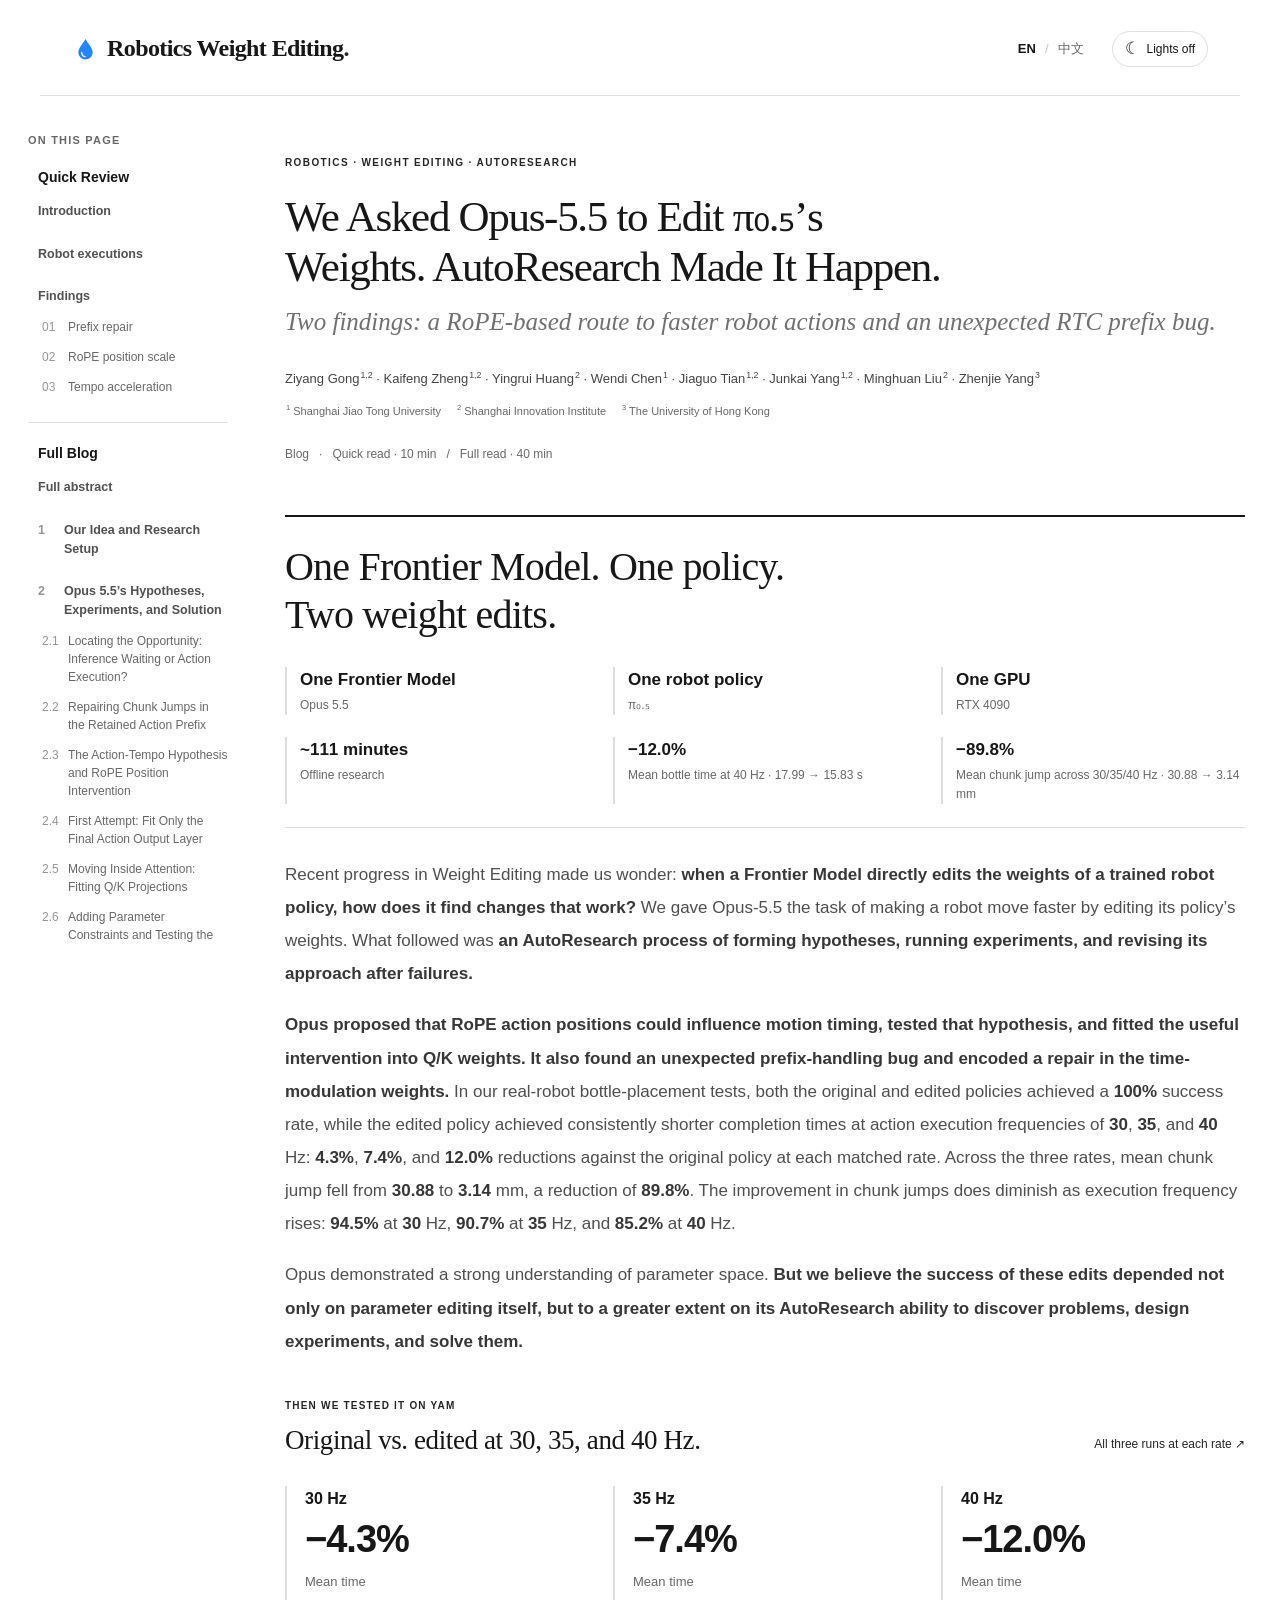
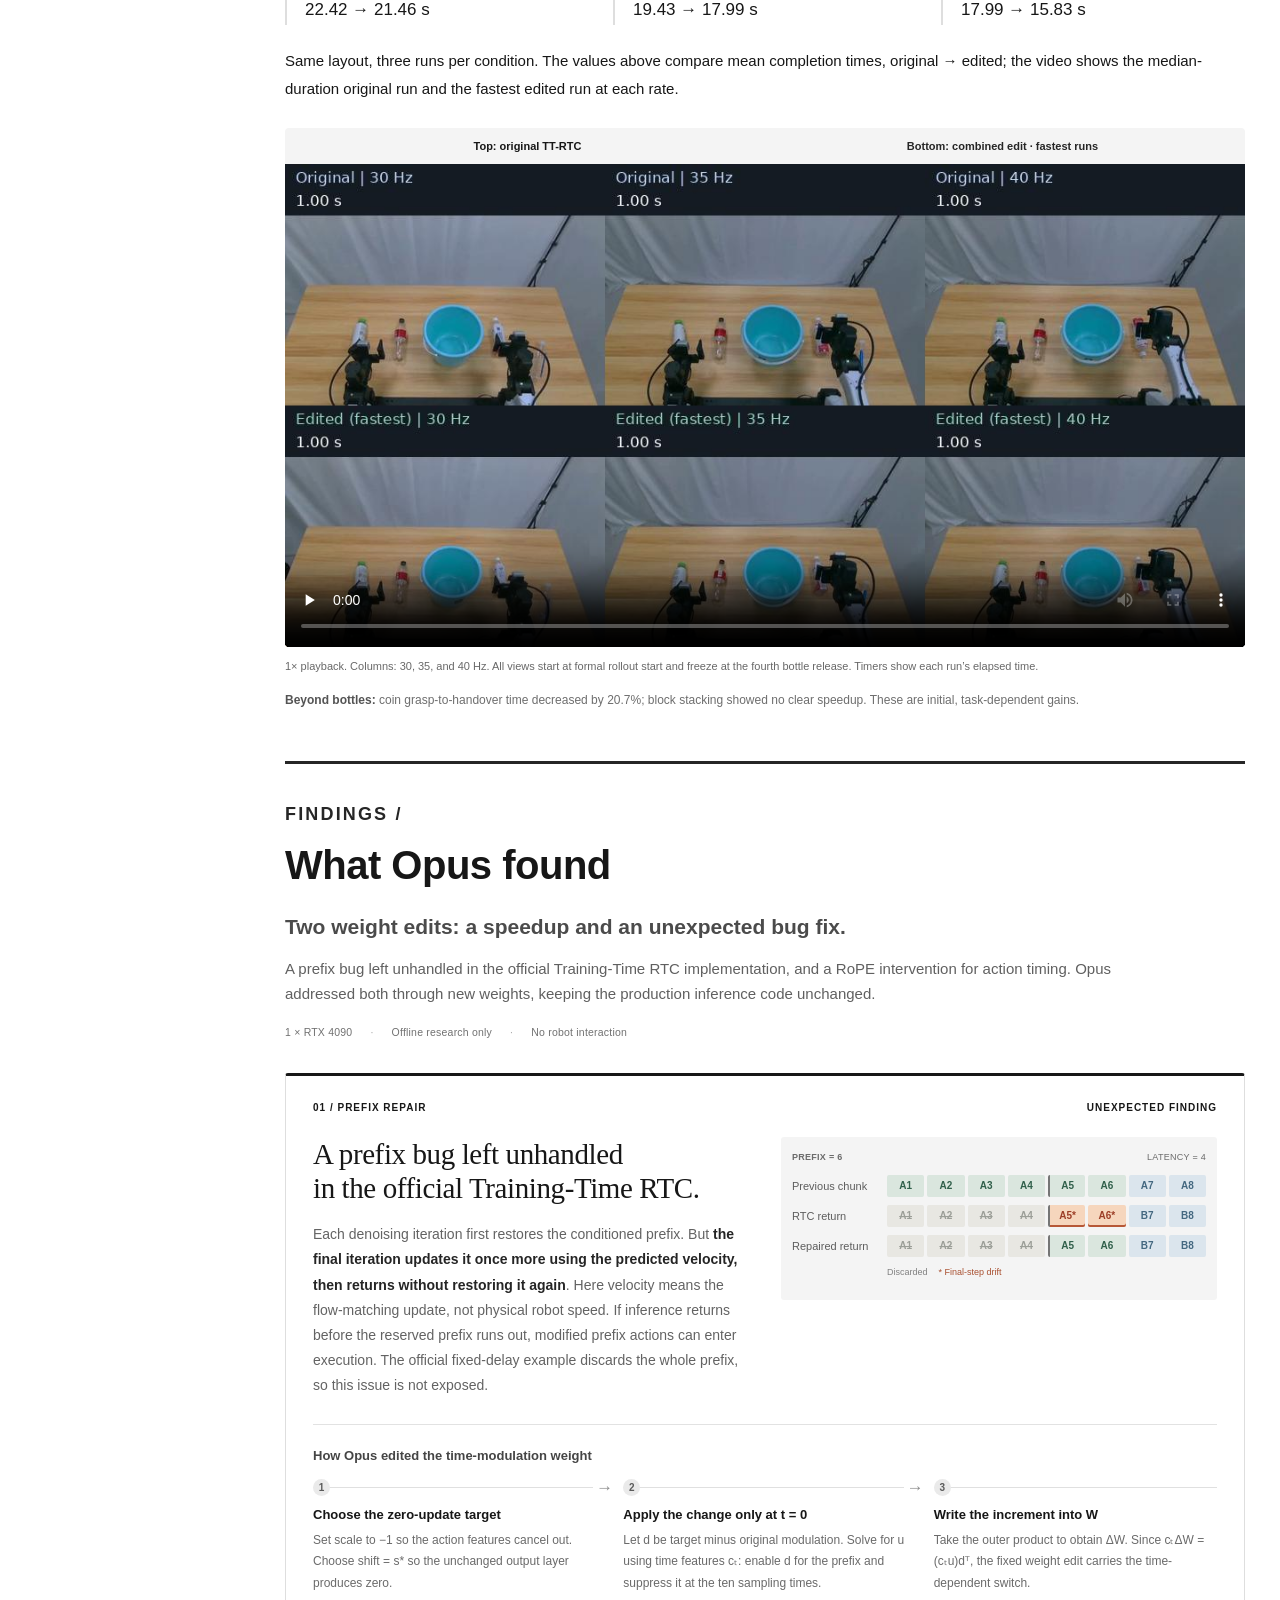
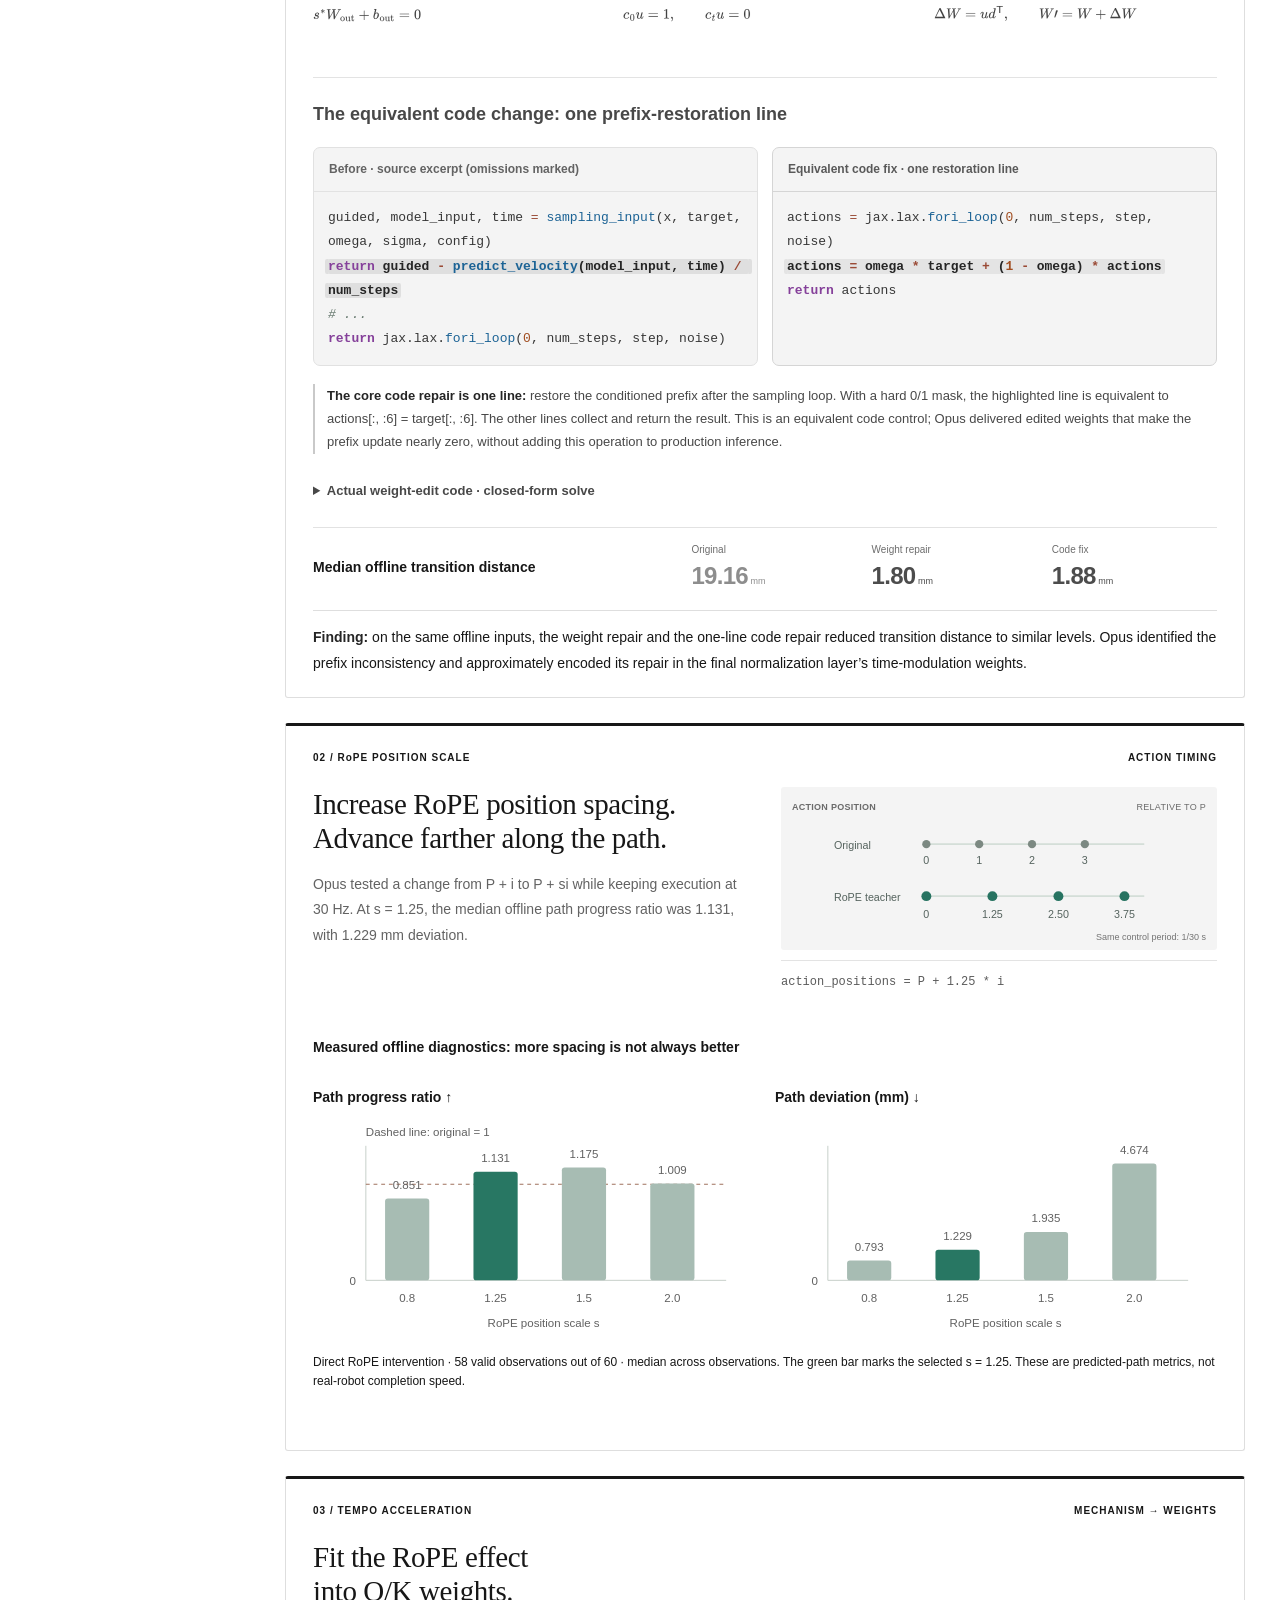
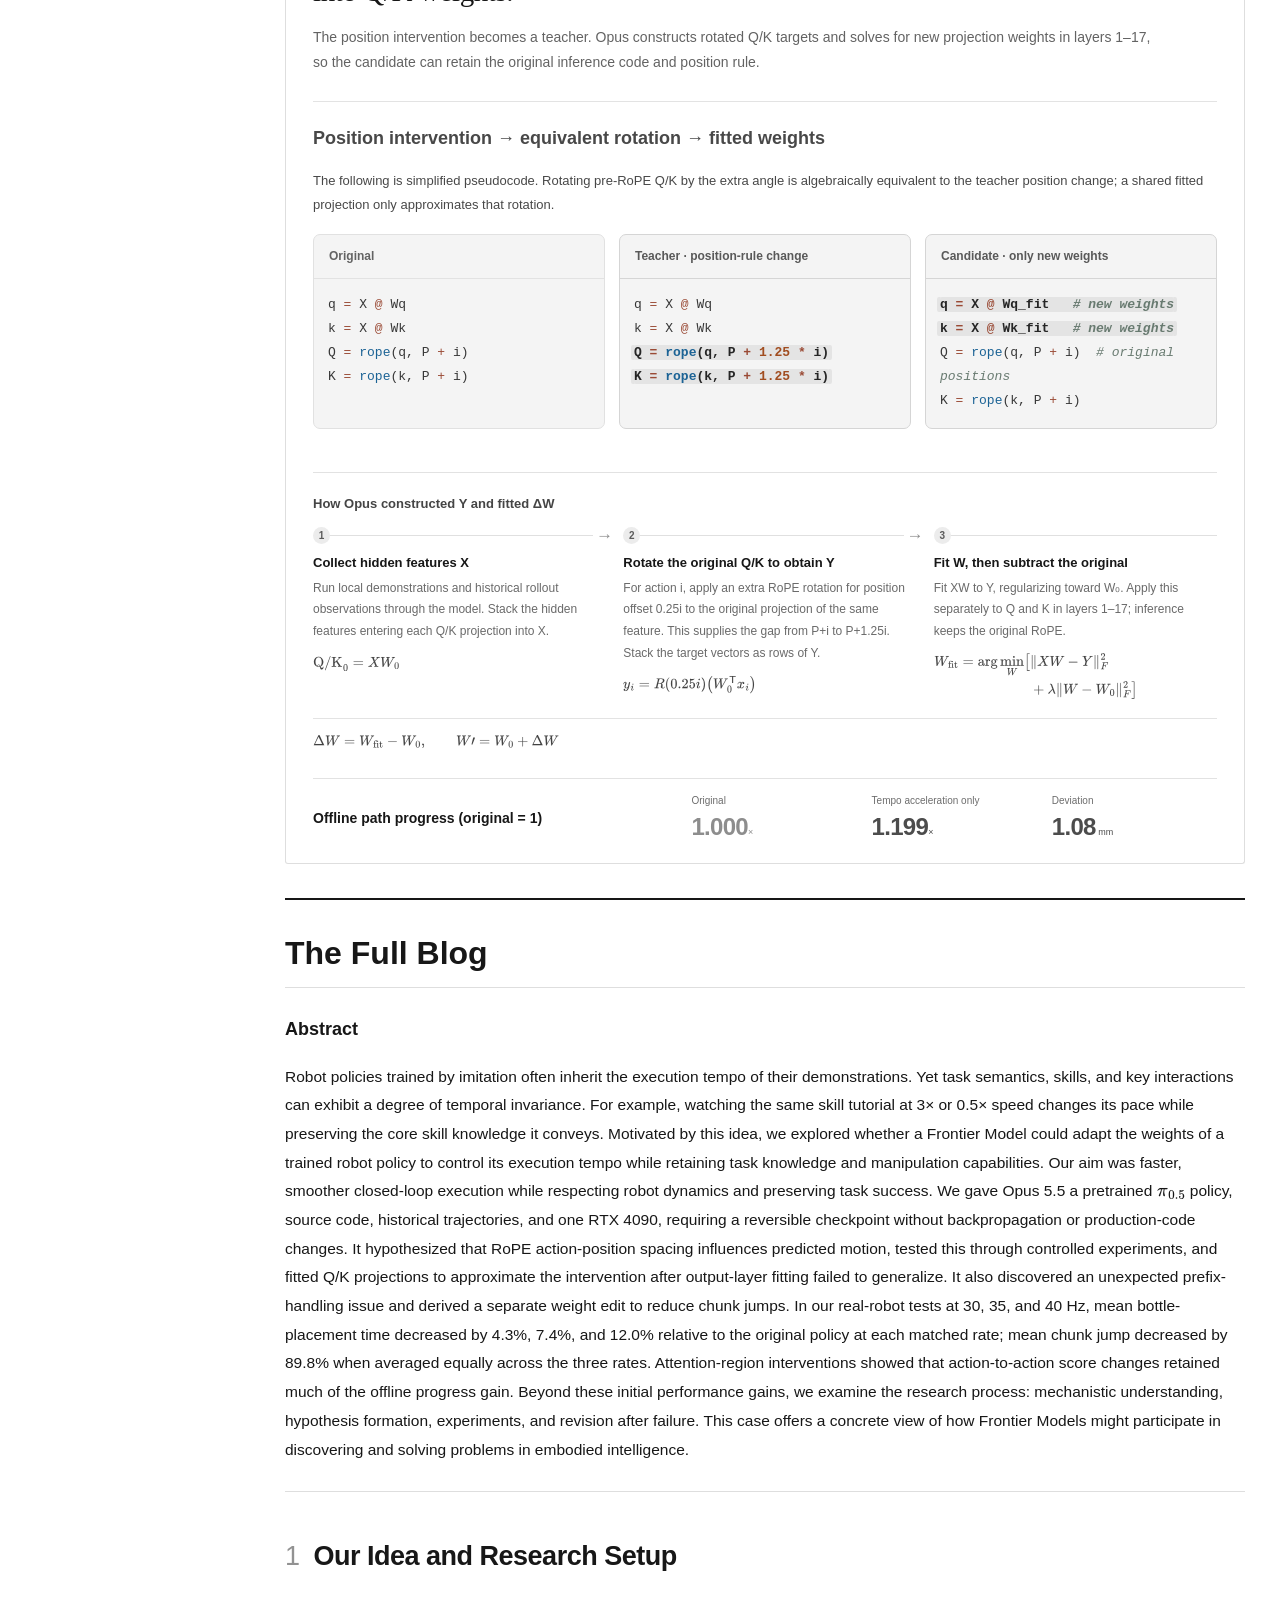
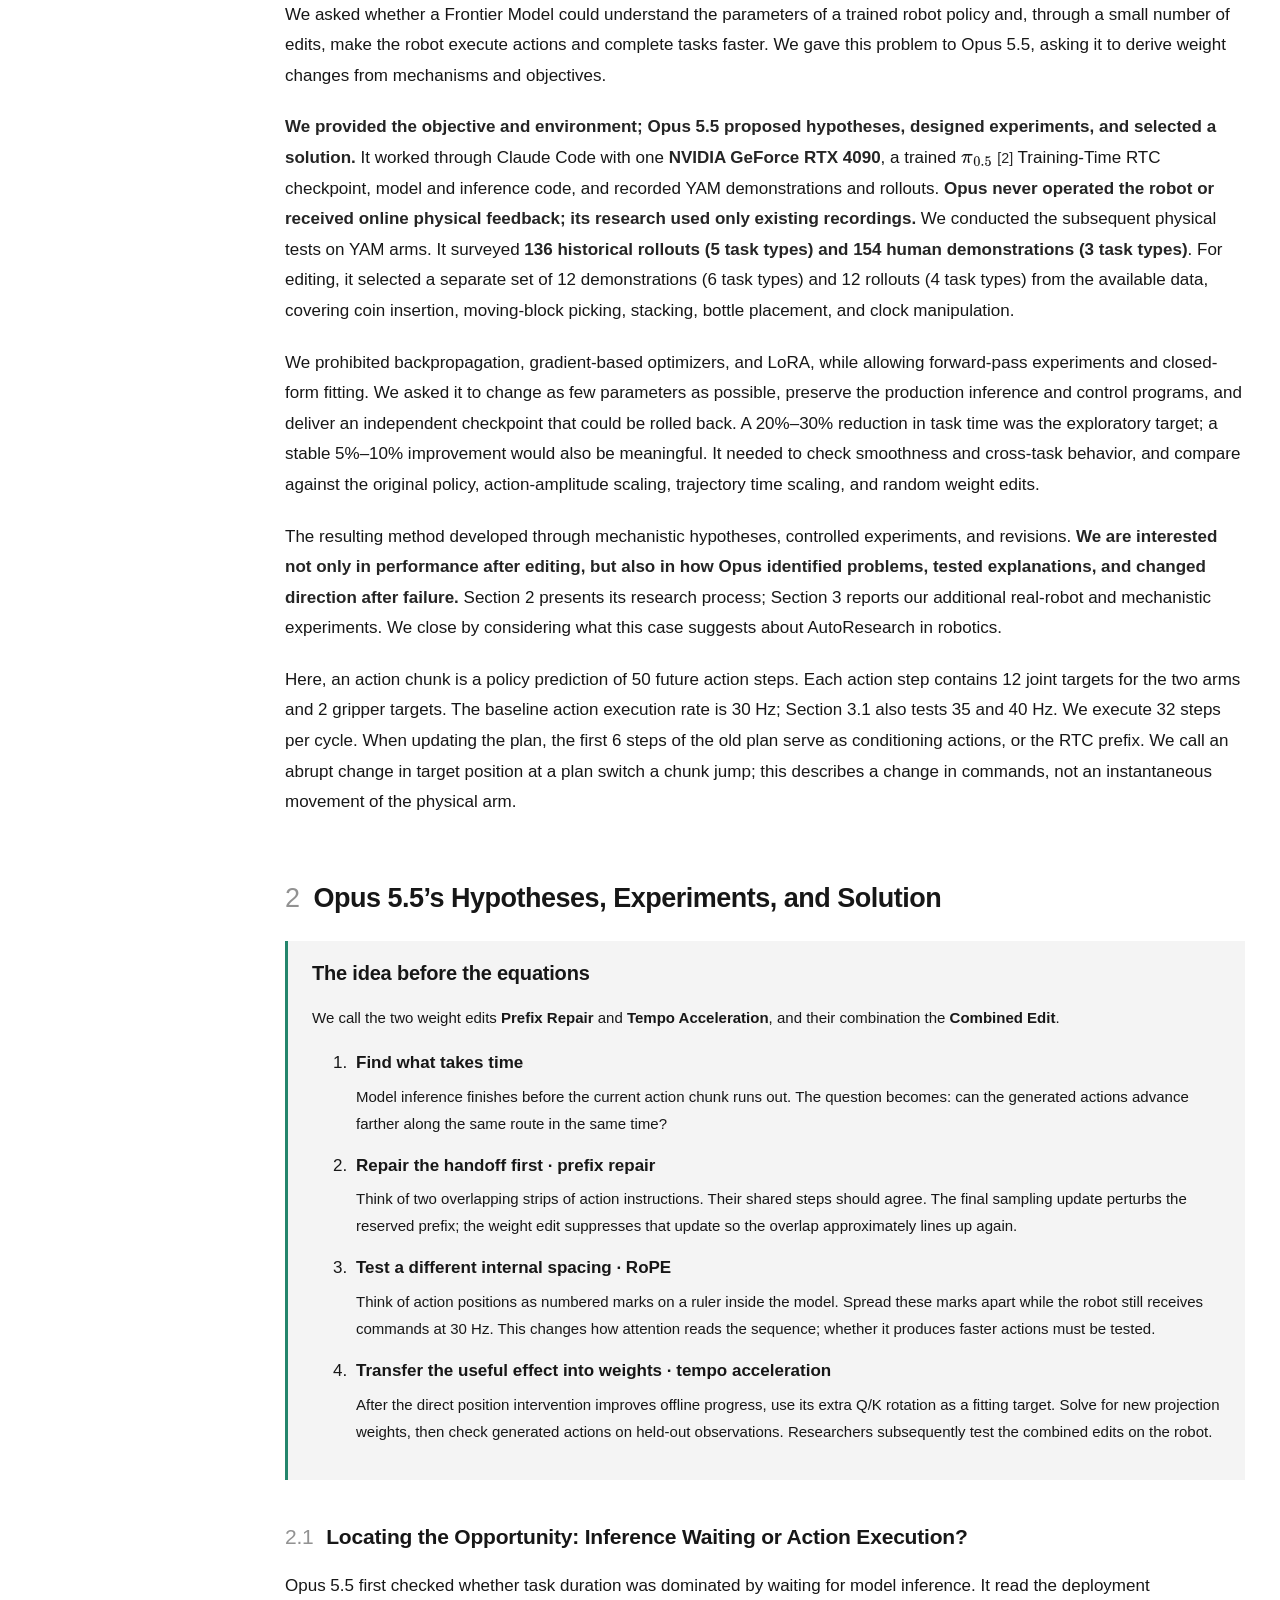
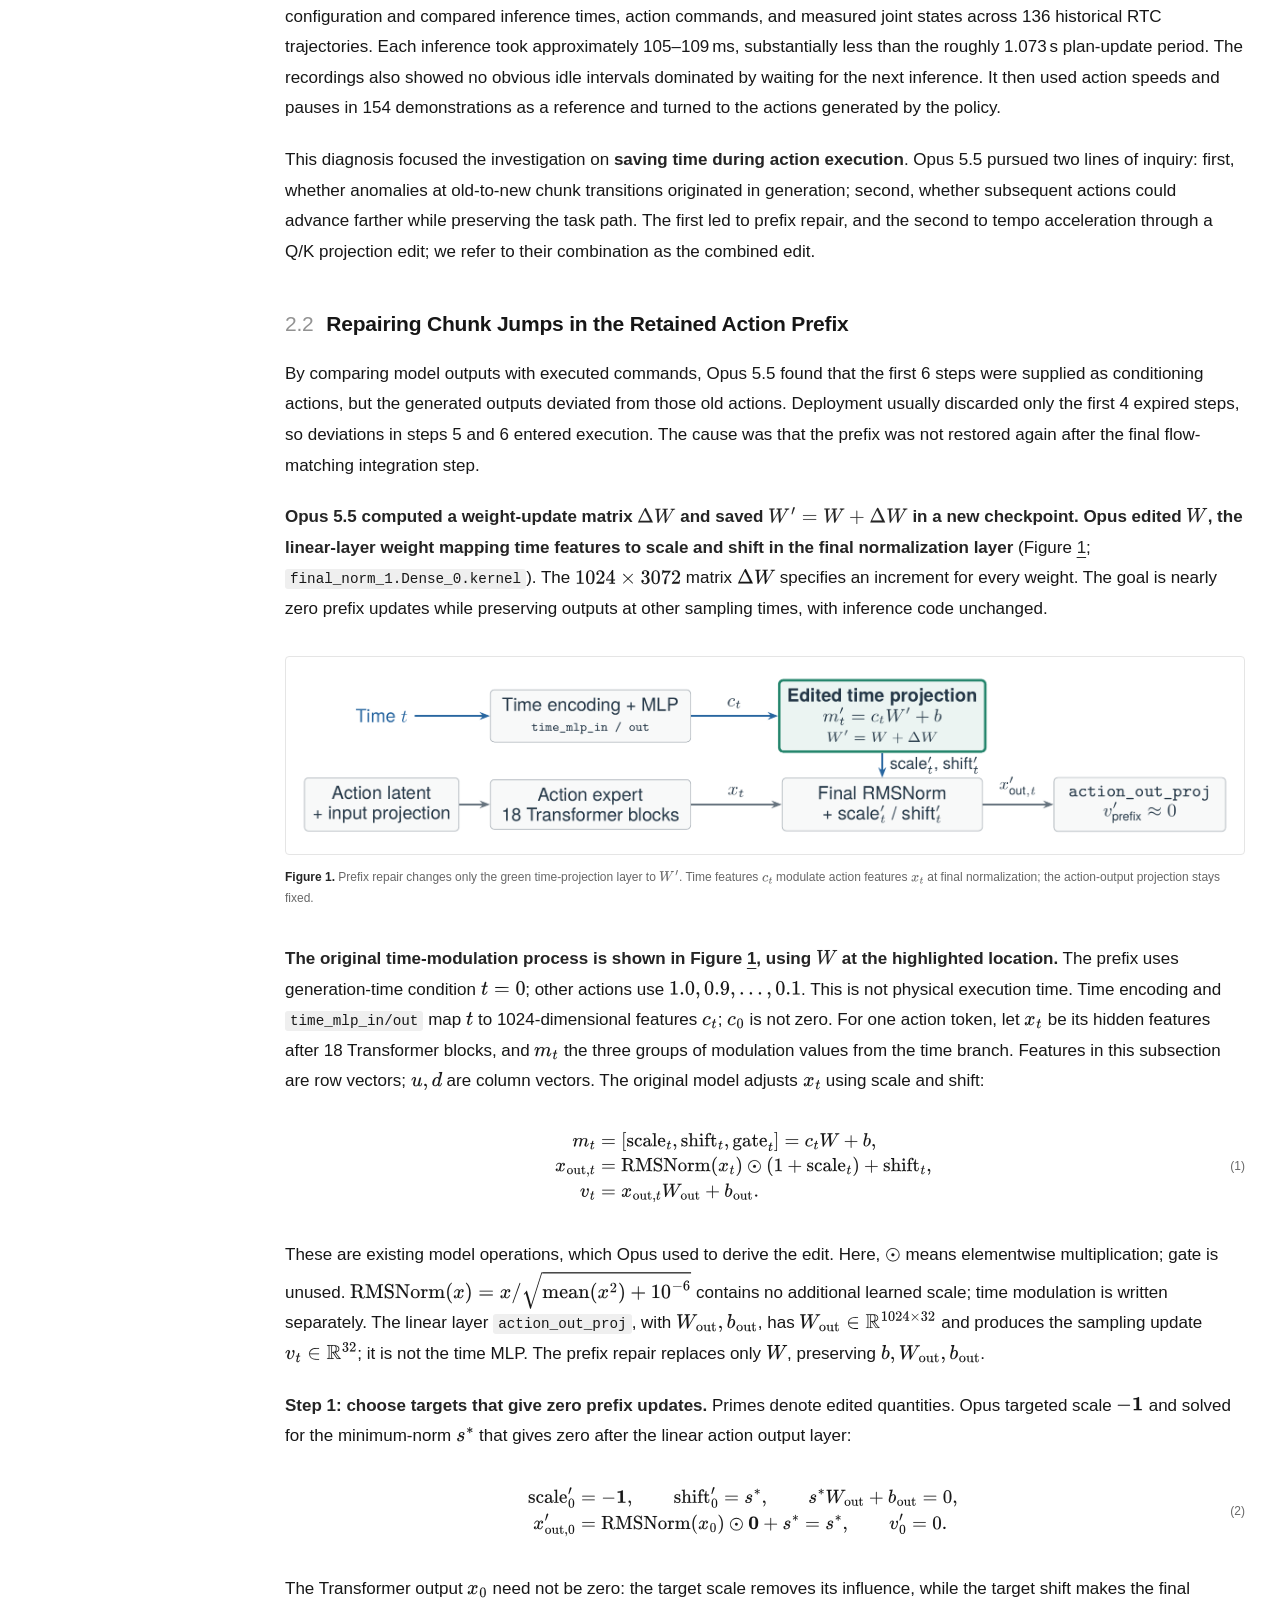
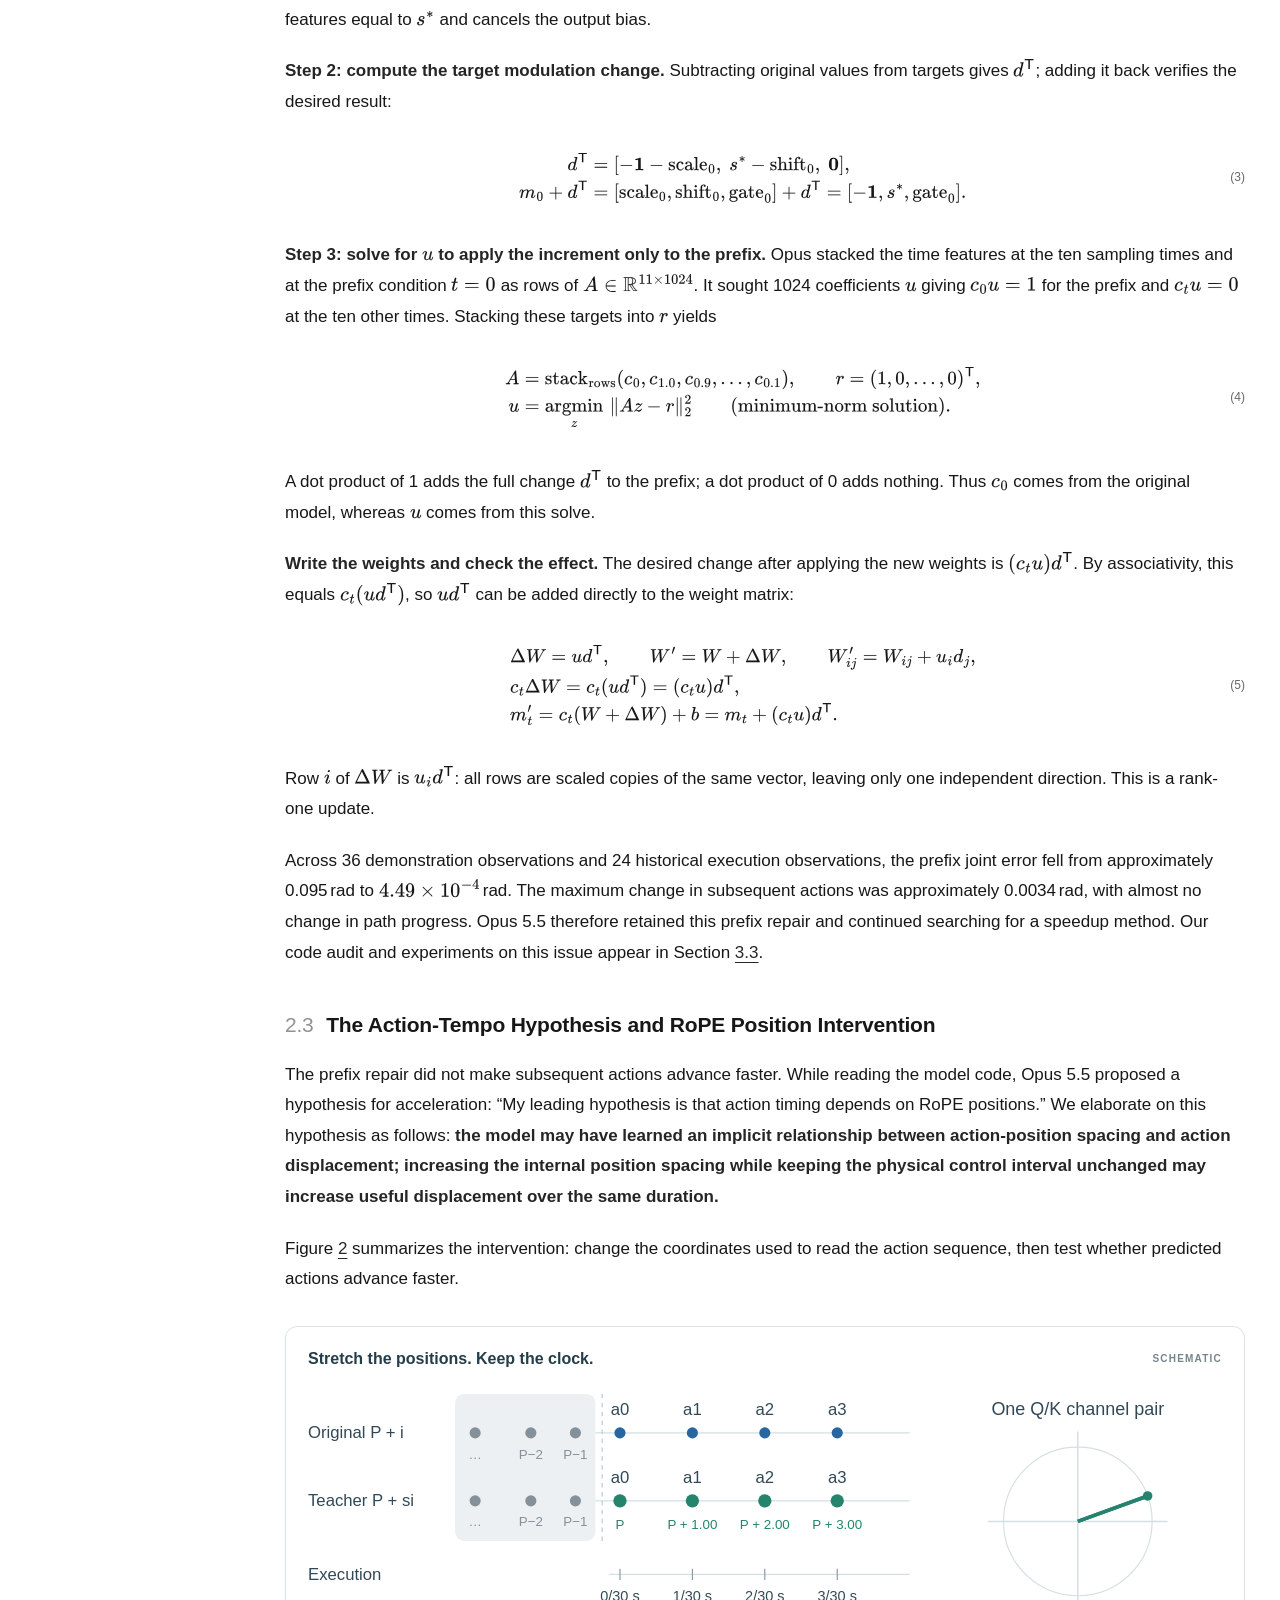
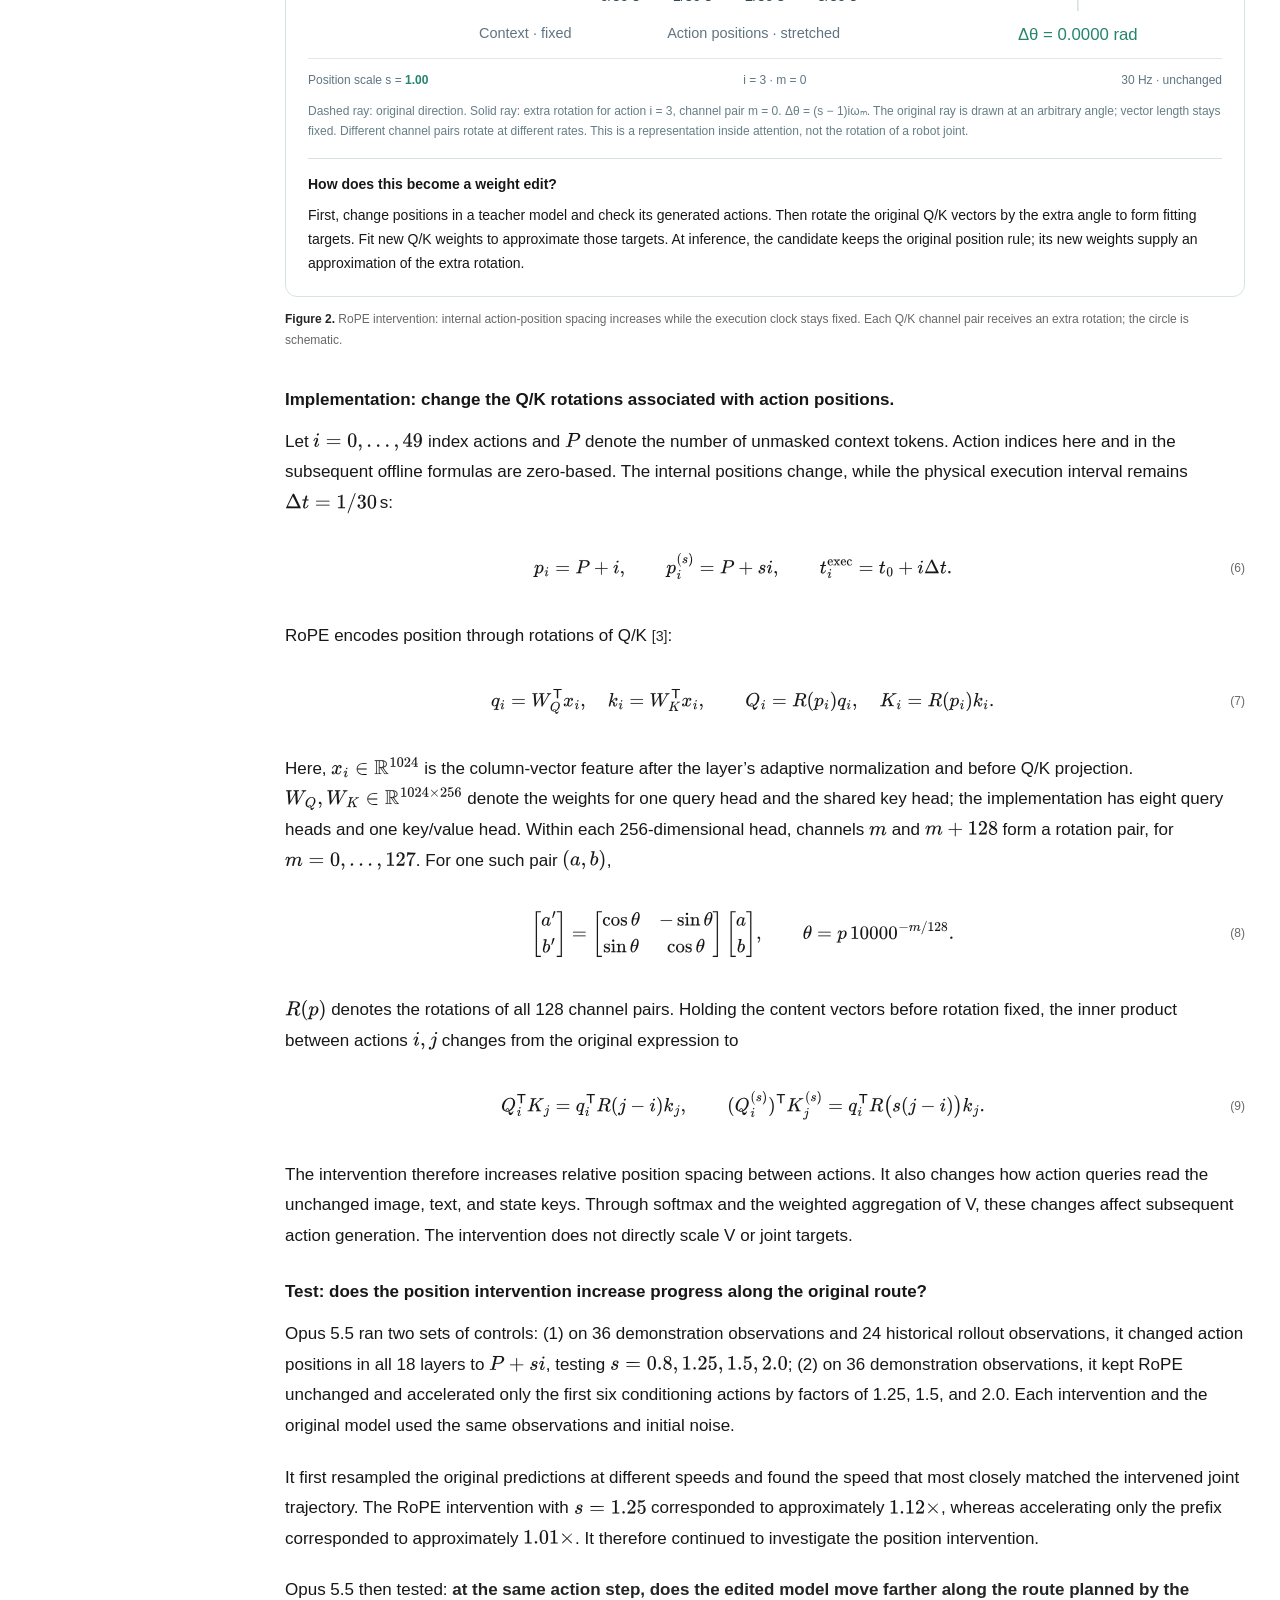
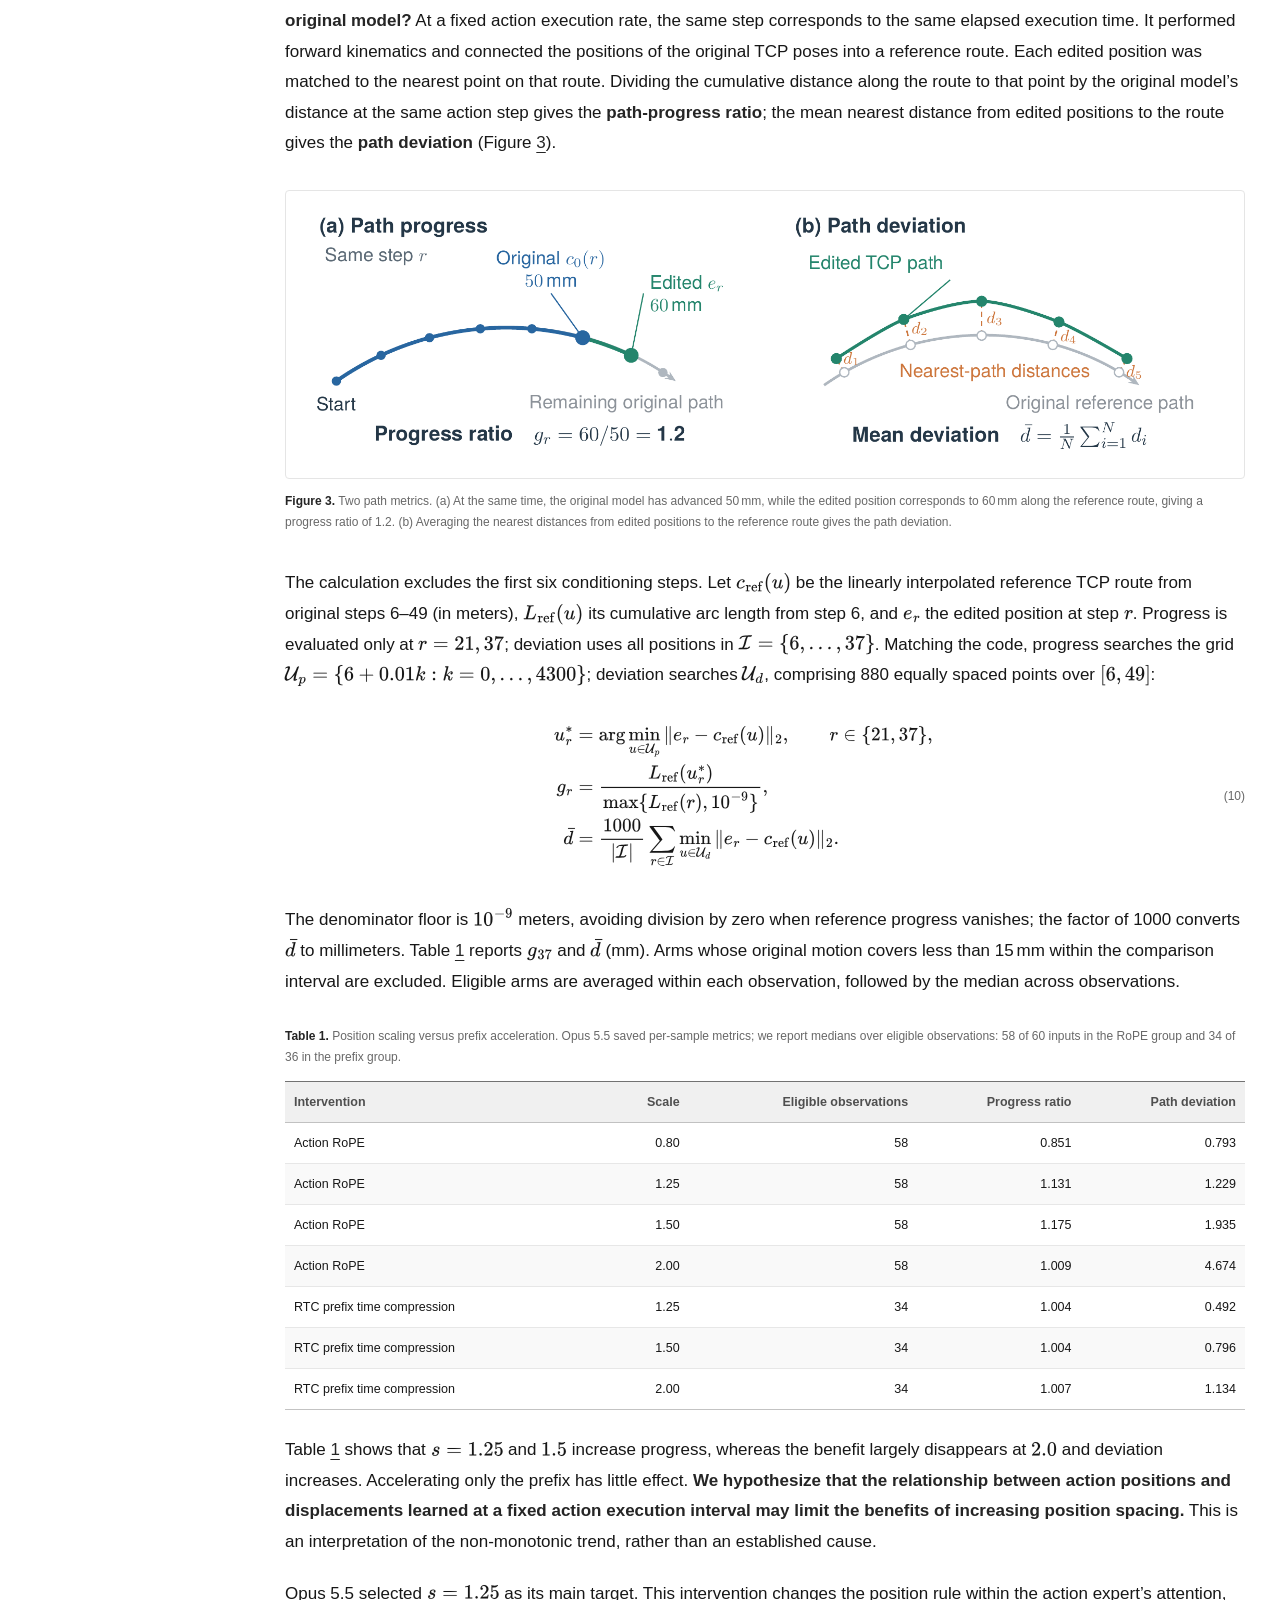
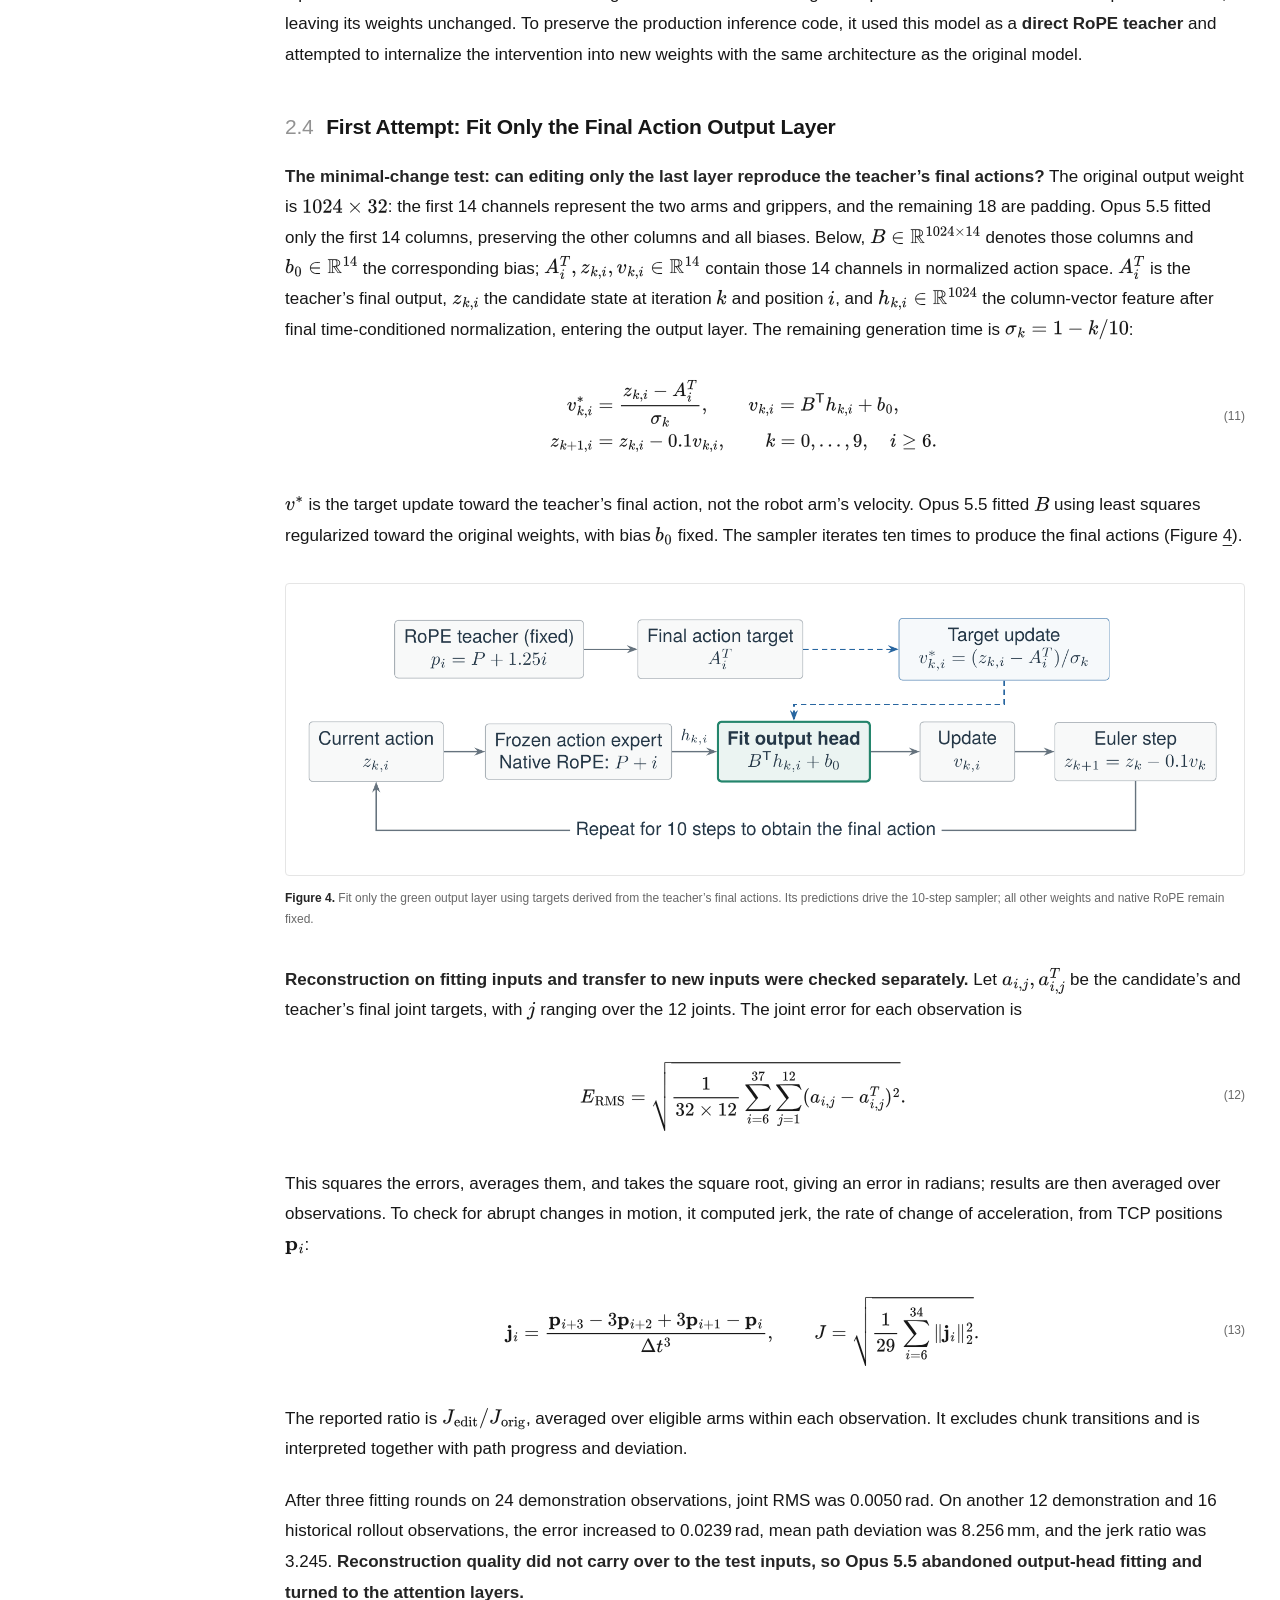
==== en/index.html @ 1ca366d5 "Polish blog copy and browser titles" ====
<!DOCTYPE html><html lang="en" data-math-rendered="static-svg"><head>
<meta charset="utf-8"><meta name="viewport" content="width=device-width,initial-scale=1">
<title>Robotics Weight Editing</title>
<meta name="description" content="How Opus 5.5 used mechanistic hypotheses, offline experiments, and closed-form weight edits to change a robot policy—and what we found on real YAM robots."><meta name="color-scheme" content="light dark">
<script src="../assets/theme-init.js"></script>
<link rel="canonical" href="https://cuzyoung.github.io/robotics-weight-editing/en/"><link rel="alternate" hreflang="en" href="https://cuzyoung.github.io/robotics-weight-editing/en/"><link rel="alternate" hreflang="zh-CN" href="https://cuzyoung.github.io/robotics-weight-editing/zh/">
<meta property="og:type" content="article"><meta property="og:title" content="We Asked Opus-5.5 to Edit π₀.₅’s Weights. AutoResearch Made It Happen."><meta property="og:description" content="How Opus 5.5 used mechanistic hypotheses, offline experiments, and closed-form weight edits to change a robot policy—and what we found on real YAM robots."><meta property="og:image" content="https://cuzyoung.github.io/robotics-weight-editing/assets/bottles-poster-40hz.jpg">
<link rel="icon" href="../assets/favicon.svg?v=waterdrop-blue-2" type="image/svg+xml"><link rel="stylesheet" href="../assets/style.css"><link rel="stylesheet" href="../assets/findings.css"><link rel="stylesheet" href="../assets/method-visuals.css">
<script type="application/ld+json">{"@context": "https://schema.org", "@type": "ScholarlyArticle", "headline": "We Asked Opus-5.5 to Edit π₀.₅’s Weights. AutoResearch Made It Happen.: Two findings: a RoPE-based route to faster robot actions and an unexpected RTC prefix bug.", "inLanguage": "en", "author": [{"@type": "Person", "name": "Ziyang Gong"}, {"@type": "Person", "name": "Kaifeng Zheng"}, {"@type": "Person", "name": "Yingrui Huang"}, {"@type": "Person", "name": "Wendi Chen"}, {"@type": "Person", "name": "Jiaguo Tian"}, {"@type": "Person", "name": "Junkai Yang"}, {"@type": "Person", "name": "Minghuan Liu"}, {"@type": "Person", "name": "Zhenjie Yang"}], "description": "How Opus 5.5 used mechanistic hypotheses, offline experiments, and closed-form weight edits to change a robot policy—and what we found on real YAM robots."}</script>
<script defer="" src="../assets/app.js"></script>
<script defer src="../assets/comparison-videos.js"></script>
<link rel="stylesheet" href="../assets/comparison-videos.css">
<script defer="" src="../assets/method-visuals.js"></script>
<link rel="stylesheet" href="../assets/edit-story.css">
<link rel="stylesheet" href="../assets/theme.css">
<link rel="stylesheet" href="../assets/navigation.css">
<link rel="stylesheet" href="../assets/bibtex.css">
<script defer src="../assets/bibtex.js"></script>


<style type="text/css">.CtxtMenu_InfoClose {  top:.2em; right:.2em;}
.CtxtMenu_InfoContent {  overflow:auto; text-align:left; font-size:80%;  padding:.4em .6em; border:1px inset; margin:1em 0px;  max-height:20em; max-width:30em; background-color:#EEEEEE;  white-space:normal;}
.CtxtMenu_Info.CtxtMenu_MousePost {outline:none;}
.CtxtMenu_Info {  position:fixed; left:50%; width:auto; text-align:center;  border:3px outset; padding:1em 2em; background-color:#DDDDDD;  color:black;  cursor:default; font-family:message-box; font-size:120%;  font-style:normal; text-indent:0; text-transform:none;  line-height:normal; letter-spacing:normal; word-spacing:normal;  word-wrap:normal; white-space:nowrap; float:none; z-index:201;  border-radius: 15px;                     /* Opera 10.5 and IE9 */  -webkit-border-radius:15px;               /* Safari and Chrome */  -moz-border-radius:15px;                  /* Firefox */  -khtml-border-radius:15px;                /* Konqueror */  box-shadow:0px 10px 20px #808080;         /* Opera 10.5 and IE9 */  -webkit-box-shadow:0px 10px 20px #808080; /* Safari 3 & Chrome */  -moz-box-shadow:0px 10px 20px #808080;    /* Forefox 3.5 */  -khtml-box-shadow:0px 10px 20px #808080;  /* Konqueror */  filter:progid:DXImageTransform.Microsoft.dropshadow(OffX=2, OffY=2, Color="gray", Positive="true"); /* IE */}
</style><style type="text/css">.CtxtMenu_MenuClose {  position:absolute;  cursor:pointer;  display:inline-block;  border:2px solid #AAA;  border-radius:18px;  -webkit-border-radius: 18px;             /* Safari and Chrome */  -moz-border-radius: 18px;                /* Firefox */  -khtml-border-radius: 18px;              /* Konqueror */  font-family: "Courier New", Courier;  font-size:24px;  color:#F0F0F0}
.CtxtMenu_MenuClose span {  display:block; background-color:#AAA; border:1.5px solid;  border-radius:18px;  -webkit-border-radius: 18px;             /* Safari and Chrome */  -moz-border-radius: 18px;                /* Firefox */  -khtml-border-radius: 18px;              /* Konqueror */  line-height:0;  padding:8px 0 6px     /* may need to be browser-specific */}
.CtxtMenu_MenuClose:hover {  color:white!important;  border:2px solid #CCC!important}
.CtxtMenu_MenuClose:hover span {  background-color:#CCC!important}
.CtxtMenu_MenuClose:hover:focus {  outline:none}
</style><style type="text/css">.CtxtMenu_Menu {  position:absolute;  background-color:white;  color:black;  width:auto; padding:5px 0px;  border:1px solid #CCCCCC; margin:0; cursor:default;  font: menu; text-align:left; text-indent:0; text-transform:none;  line-height:normal; letter-spacing:normal; word-spacing:normal;  word-wrap:normal; white-space:nowrap; float:none; z-index:201;  border-radius: 5px;                     /* Opera 10.5 and IE9 */  -webkit-border-radius: 5px;             /* Safari and Chrome */  -moz-border-radius: 5px;                /* Firefox */  -khtml-border-radius: 5px;              /* Konqueror */  box-shadow:0px 10px 20px #808080;         /* Opera 10.5 and IE9 */  -webkit-box-shadow:0px 10px 20px #808080; /* Safari 3 & Chrome */  -moz-box-shadow:0px 10px 20px #808080;    /* Forefox 3.5 */  -khtml-box-shadow:0px 10px 20px #808080;  /* Konqueror */}
.CtxtMenu_MenuItem {  padding: 1px 2em;  background:transparent;}
.CtxtMenu_MenuArrow {  position:absolute; right:.5em; padding-top:.25em; color:#666666;  font-family: null; font-size: .75em}
.CtxtMenu_MenuActive .CtxtMenu_MenuArrow {color:white}
.CtxtMenu_MenuArrow.CtxtMenu_RTL {left:.5em; right:auto}
.CtxtMenu_MenuCheck {  position:absolute; left:.7em;  font-family: null}
.CtxtMenu_MenuCheck.CtxtMenu_RTL { right:.7em; left:auto }
.CtxtMenu_MenuRadioCheck {  position:absolute; left: .7em;}
.CtxtMenu_MenuRadioCheck.CtxtMenu_RTL {  right: .7em; left:auto}
.CtxtMenu_MenuInputBox {  padding-left: 1em; right:.5em; color:#666666;  font-family: null;}
.CtxtMenu_MenuInputBox.CtxtMenu_RTL {  left: .1em;}
.CtxtMenu_MenuComboBox {  left:.1em; padding-bottom:.5em;}
.CtxtMenu_MenuSlider {  left: .1em;}
.CtxtMenu_SliderValue {  position:absolute; right:.1em; padding-top:.25em; color:#333333;  font-size: .75em}
.CtxtMenu_SliderBar {  outline: none; background: #d3d3d3}
.CtxtMenu_MenuLabel {  padding: 1px 2em 3px 1.33em;  font-style:italic}
.CtxtMenu_MenuRule {  border-top: 1px solid #DDDDDD;  margin: 4px 3px;}
.CtxtMenu_MenuDisabled {  color:GrayText}
.CtxtMenu_MenuActive {  background-color: #606872;  color: white;}
.CtxtMenu_MenuDisabled:focus {  background-color: #E8E8E8}
.CtxtMenu_MenuLabel:focus {  background-color: #E8E8E8}
.CtxtMenu_ContextMenu:focus {  outline:none}
.CtxtMenu_ContextMenu .CtxtMenu_MenuItem:focus {  outline:none}
.CtxtMenu_SelectionMenu {  position:relative; float:left;  border-bottom: none; -webkit-box-shadow:none; -webkit-border-radius:0px; }
.CtxtMenu_SelectionItem {  padding-right: 1em;}
.CtxtMenu_Selection {  right: 40%; width:50%; }
.CtxtMenu_SelectionBox {  padding: 0em; max-height:20em; max-width: none;  background-color:#FFFFFF;}
.CtxtMenu_SelectionDivider {  clear: both; border-top: 2px solid #000000;}
.CtxtMenu_Menu .CtxtMenu_MenuClose {  top:-10px; left:-10px}
</style><style id="MJX-SVG-styles">
mjx-container[jax="SVG"] {
  direction: ltr;
}

mjx-container[jax="SVG"] > svg {
  overflow: visible;
  min-height: 1px;
  min-width: 1px;
}

mjx-container[jax="SVG"] > svg a {
  fill: blue;
  stroke: blue;
}

mjx-assistive-mml {
  position: absolute !important;
  top: 0px;
  left: 0px;
  clip: rect(1px, 1px, 1px, 1px);
  padding: 1px 0px 0px 0px !important;
  border: 0px !important;
  display: block !important;
  width: auto !important;
  overflow: hidden !important;
  -webkit-touch-callout: none;
  -webkit-user-select: none;
  -khtml-user-select: none;
  -moz-user-select: none;
  -ms-user-select: none;
  user-select: none;
}

mjx-assistive-mml[display="block"] {
  width: 100% !important;
}

mjx-container[jax="SVG"][display="true"] {
  display: block;
  text-align: center;
  margin: 1em 0;
}

mjx-container[jax="SVG"][display="true"][width="full"] {
  display: flex;
}

mjx-container[jax="SVG"][justify="left"] {
  text-align: left;
}

mjx-container[jax="SVG"][justify="right"] {
  text-align: right;
}

g[data-mml-node="merror"] > g {
  fill: red;
  stroke: red;
}

g[data-mml-node="merror"] > rect[data-background] {
  fill: yellow;
  stroke: none;
}

g[data-mml-node="mtable"] > line[data-line], svg[data-table] > g > line[data-line] {
  stroke-width: 70px;
  fill: none;
}

g[data-mml-node="mtable"] > rect[data-frame], svg[data-table] > g > rect[data-frame] {
  stroke-width: 70px;
  fill: none;
}

g[data-mml-node="mtable"] > .mjx-dashed, svg[data-table] > g > .mjx-dashed {
  stroke-dasharray: 140;
}

g[data-mml-node="mtable"] > .mjx-dotted, svg[data-table] > g > .mjx-dotted {
  stroke-linecap: round;
  stroke-dasharray: 0,140;
}

g[data-mml-node="mtable"] > g > svg {
  overflow: visible;
}

[jax="SVG"] mjx-tool {
  display: inline-block;
  position: relative;
  width: 0;
  height: 0;
}

[jax="SVG"] mjx-tool > mjx-tip {
  position: absolute;
  top: 0;
  left: 0;
}

mjx-tool > mjx-tip {
  display: inline-block;
  padding: .2em;
  border: 1px solid #888;
  font-size: 70%;
  background-color: #F8F8F8;
  color: black;
  box-shadow: 2px 2px 5px #AAAAAA;
}

g[data-mml-node="maction"][data-toggle] {
  cursor: pointer;
}

mjx-status {
  display: block;
  position: fixed;
  left: 1em;
  bottom: 1em;
  min-width: 25%;
  padding: .2em .4em;
  border: 1px solid #888;
  font-size: 90%;
  background-color: #F8F8F8;
  color: black;
}

foreignObject[data-mjx-xml] {
  font-family: initial;
  line-height: normal;
  overflow: visible;
}

mjx-container[jax="SVG"] path[data-c], mjx-container[jax="SVG"] use[data-c] {
  stroke-width: 3;
}
</style></head><body id="top">
<a class="skip-link" href="#article">Skip to article</a>
<div class="reading-progress" aria-hidden="true"><span></span></div>
<header class="site-header"><a class="site-name" href="../"><svg class="site-mark" viewBox="0 0 64 64" aria-hidden="true"><path d="M32 8C27 18 15 29 15 40a17 17 0 0 0 34 0C49 29 37 18 32 8Z" fill="#2684ff"></path><path d="M23 40c0 5 3 9 8 10" fill="none" stroke="#fff" stroke-width="3" stroke-linecap="round"></path></svg><span>Robotics Weight Editing<span class="site-dot">.</span></span></a><nav class="top-nav" aria-label="Main navigation"><div class="languages" aria-label="Language"><a class="language-link selected" lang="en" hreflang="en" href="../en/" aria-current="page">EN</a><span aria-hidden="true">/</span><a class="language-link " lang="zh-CN" hreflang="zh-CN" href="../zh/">中文</a></div><button class="theme-toggle" type="button" aria-pressed="false" aria-label="Switch to dark background" hidden=""><span class="theme-icon" aria-hidden="true">☾</span><span class="theme-label">Lights off</span></button></nav></header>
<div class="page-layout">
<aside class="sidebar"><nav aria-label="On this page"><p class="toc-label">On this page</p><div class="toc-group"><h2 class="toc-group-title">Quick Review</h2><ol class="toc"><li class="toc-level-1"><a href="#introduction"><span></span>Introduction</a></li><li class="toc-level-1"><a href="#execution"><span></span>Robot executions</a></li><li class="toc-level-1"><a href="#tldr"><span></span>Findings</a></li><li class="toc-level-2"><a href="#rtc-finding-title"><span>01</span>Prefix repair</a></li><li class="toc-level-2"><a href="#rope-finding-title"><span>02</span>RoPE position scale</a></li><li class="toc-level-2"><a href="#qk-finding-title"><span>03</span>Tempo acceleration</a></li></ol></div><div class="toc-group"><h2 class="toc-group-title">Full Blog</h2><ol class="toc"><li class="toc-level-1"><a href="#abstract"><span></span>Full abstract</a></li><li class="toc-level-1"><a href="#s1"><span>1</span>Our Idea and Research Setup</a></li><li class="toc-level-1"><a href="#s2"><span>2</span>Opus 5.5’s Hypotheses, Experiments, and Solution</a></li><li class="toc-level-2"><a href="#s2-1"><span>2.1</span>Locating the Opportunity: Inference Waiting or Action Execution?</a></li><li class="toc-level-2"><a href="#s2-2"><span>2.2</span>Repairing Chunk Jumps in the Retained Action Prefix</a></li><li class="toc-level-2"><a href="#s2-3"><span>2.3</span>The Action-Tempo Hypothesis and RoPE Position Intervention</a></li><li class="toc-level-2"><a href="#s2-4"><span>2.4</span>First Attempt: Fit Only the Final Action Output Layer</a></li><li class="toc-level-2"><a href="#s2-5"><span>2.5</span>Moving Inside Attention: Fitting Q/K Projections</a></li><li class="toc-level-2"><a href="#s2-6"><span>2.6</span>Adding Parameter Constraints and Testing the Combination with Prefix Repair</a></li><li class="toc-level-2"><a href="#s2-7"><span>2.7</span>Deliverables and Research Cost</a></li><li class="toc-level-1"><a href="#s3"><span>3</span>Our Follow-up Experiments and Analysis</a></li><li class="toc-level-2"><a href="#s3-1"><span>3.1</span>Real-Robot Experiments: Task Time and Action Quality</a></li><li class="toc-level-2"><a href="#s3-2"><span>3.2</span>Mechanism Analysis: Which Attention Changes Preserve the Progress Gain?</a></li><li class="toc-level-2"><a href="#s3-3"><span>3.3</span>Repairing Prefix Consistency in Parameter Space</a></li><li class="toc-level-1"><a href="#closing-thoughts"><span></span>Closing Thoughts</a></li><li class="toc-level-1"><a href="#references"><span></span>References</a></li><li class="toc-level-1"><a href="#bibtex"><span></span>BibTeX</a></li></ol></div><a class="back-to-top" href="#top">↑ Back to top</a></nav></aside>
<main id="article"><article>
<header class="article-header"><p class="eyebrow">ROBOTICS · WEIGHT EDITING · AUTORESEARCH</p><h1>We Asked Opus-5.5 to Edit π₀.₅’s Weights. AutoResearch Made It Happen.</h1><p class="subtitle"><em>Two findings: a RoPE-based route to faster robot actions and an unexpected RTC prefix bug.</em></p><div class="authors">Ziyang Gong<sup>1,2</sup> · Kaifeng Zheng<sup>1,2</sup> · Yingrui Huang<sup>2</sup> · Wendi Chen<sup>1</sup> · Jiaguo Tian<sup>1,2</sup> · Junkai Yang<sup>1,2</sup> · Minghuan Liu<sup>2</sup> · Zhenjie Yang<sup>3</sup></div><div class="affiliations"><span><sup>1</sup> Shanghai Jiao Tong University</span><span><sup>2</sup> Shanghai Innovation Institute</span><span><sup>3</sup> The University of Hong Kong</span></div><div class="article-meta"><span>Blog</span><span>·</span><span>Quick read · 10 min</span><span>/</span><span>Full read · 40 min</span></div></header>

<section class="article-introduction" id="introduction" aria-label="Introduction"><div class="research-opener"><h2>One Frontier Model. One policy. <br>Two weight edits.</h2><div class="research-facts"><div><b>One Frontier Model</b><span>Opus 5.5</span></div><div><b>One robot policy</b><span>π₀.₅</span></div><div><b>One GPU</b><span>RTX 4090</span></div><div><b>~111 minutes</b><span>Offline research</span></div><div><b>−12.0%</b><span>Mean bottle time at 40 Hz · 17.99 → 15.83 s</span></div><div><b>−89.8%</b><span>Mean chunk jump across 30/35/40 Hz · 30.88 → 3.14 mm</span></div></div></div><p>Recent progress in Weight Editing made us wonder: <strong>when a Frontier Model directly edits the weights of a trained robot policy, how does it find changes that work?</strong> We gave Opus-5.5 the task of making a robot move faster by editing its policy’s weights. What followed was <strong>an AutoResearch process of forming hypotheses, running experiments, and revising its approach after failures.</strong></p><p><strong>Opus proposed that RoPE action positions could influence motion timing, tested that hypothesis, and fitted the useful intervention into Q/K weights. It also found an unexpected prefix-handling bug and encoded a repair in the time-modulation weights.</strong> In our real-robot bottle-placement tests, both the original and edited policies achieved a <strong>100%</strong> success rate, while the edited policy achieved consistently shorter completion times at action execution frequencies of <strong>30</strong>, <strong>35</strong>, and <strong>40</strong> Hz: <strong>4.3%</strong>, <strong>7.4%</strong>, and <strong>12.0%</strong> reductions against the original policy at each matched rate. Across the three rates, mean chunk jump fell from <strong>30.88</strong> to <strong>3.14</strong> mm, a reduction of <strong>89.8%</strong>. The improvement in chunk jumps does diminish as execution frequency rises: <strong>94.5%</strong> at <strong>30</strong> Hz, <strong>90.7%</strong> at <strong>35</strong> Hz, and <strong>85.2%</strong> at <strong>40</strong> Hz.</p><p>Opus demonstrated a strong understanding of parameter space. <strong>But we believe the success of these edits depended not only on parameter editing itself, but to a greater extent on its AutoResearch ability to discover problems, design experiments, and solve them.</strong></p></section>
<div class="findings video-intro"><section class="execution-showcase" id="execution" aria-labelledby="execution-title"><div class="execution-heading"><div><p class="finding-eyebrow">THEN WE TESTED IT ON YAM</p><h3 id="execution-title">Original vs. edited at 30, 35, and 40 Hz.</h3></div><a href="#matched-frequency-videos">All three runs at each rate ↗</a></div>
<div class="frequency-results"><div><b>30 Hz</b><strong>−4.3%</strong><span>Mean time</span><p>22.42 → 21.46 s</p></div><div><b>35 Hz</b><strong>−7.4%</strong><span>Mean time</span><p>19.43 → 17.99 s</p></div><div><b>40 Hz</b><strong>−12.0%</strong><span>Mean time</span><p>17.99 → 15.83 s</p></div></div>
<p class="frequency-explanation">Same layout, three runs per condition. The values above compare mean completion times, original → edited; the video shows the median-duration original run and the fastest edited run at each rate.</p>
<div class="execution-labels"><span>Top: original TT-RTC</span><span>Bottom: combined edit · fastest runs</span></div>
<figure class="video-figure" id="bottle-video"><video controls playsinline preload="none" poster="../assets/bottles-frequency-fastest-edits.jpg"><source src="../assets/bottles-frequency-fastest-edits.mp4" type="video/mp4"></video><figcaption>1× playback. Columns: 30, 35, and 40 Hz. All views start at formal rollout start and freeze at the fourth bottle release. Timers show each run’s elapsed time.</figcaption></figure>
<p class="other-tasks"><b>Beyond bottles:</b> coin grasp-to-handover time decreased by 20.7%; block stacking showed no clear speedup. These are initial, task-dependent gains.</p>
</section></div>
<section class="findings" id="tldr" aria-labelledby="tldr-title">
<div class="finding-intro"><h2 id="tldr-title" class="findings-section-title"><span>FINDINGS /</span> What Opus found</h2>
<p class="findings-section-summary">Two weight edits: a speedup and an unexpected bug fix.</p>
<p class="finding-lede">A prefix bug left unhandled in the official Training-Time RTC implementation, and a RoPE intervention for action timing. Opus addressed both through new weights, keeping the production inference code unchanged.</p>
<div class="research-context"><span>1 × RTX 4090</span><span>Offline research only</span><span>No robot interaction</span></div></div>
<div class="finding-grid">
<section class="finding-card rtc-card" aria-labelledby="rtc-finding-title">
<div class="finding-index"><span>01 / PREFIX REPAIR</span><span>UNEXPECTED FINDING</span></div>
<div class="finding-overview"><div class="finding-problem"><h3 id="rtc-finding-title">A prefix bug left unhandled <br>in the official Training-Time RTC.</h3>
<p class="finding-summary">Each denoising iteration first restores the conditioned prefix. But <strong>the final iteration updates it once more using the predicted velocity, then returns without restoring it again</strong>. Here velocity means the flow-matching update, not physical robot speed. If inference returns before the reserved prefix runs out, modified prefix actions can enter execution. The official fixed-delay example discards the whole prefix, so this issue is not exposed.</p>
</div><div class="finding-mechanism"><div class="chunk-graphic" role="img" aria-label="Six conditioned steps, four discarded. A5 and A6 are perturbed in the returned chunk; The weight edit approximately preserves them. Schematic.">
<div class="diagram-label">PREFIX = 6 <span>LATENCY = 4</span></div><div class="chunk-row"><span class="chunk-name">Previous chunk</span><div class="chunk-cells"><span class="step kept">A1</span><span class="step kept">A2</span><span class="step kept">A3</span><span class="step kept">A4</span><span class="step kept">A5</span><span class="step kept">A6</span><span class="step new">A7</span><span class="step new">A8</span></div></div><div class="chunk-row"><span class="chunk-name">RTC return</span><div class="chunk-cells"><span class="step expired">A1</span><span class="step expired">A2</span><span class="step expired">A3</span><span class="step expired">A4</span><span class="step drift">A5*</span><span class="step drift">A6*</span><span class="step new">B7</span><span class="step new">B8</span></div></div><div class="chunk-row"><span class="chunk-name">Repaired return</span><div class="chunk-cells"><span class="step expired">A1</span><span class="step expired">A2</span><span class="step expired">A3</span><span class="step expired">A4</span><span class="step kept">A5</span><span class="step kept">A6</span><span class="step new">B7</span><span class="step new">B8</span></div></div>
<div class="chunk-legend"><span class="legend-expired">Discarded</span><span class="legend-drift">* Final-step drift</span></div>
</div>
</div></div>
<div class="weight-derivation"><h4>How Opus edited the time-modulation weight</h4><ol><li><b>Choose the zero-update target</b><p>Set scale to −1 so the action features cancel out. Choose shift = s* so the unchanged output layer produces zero.</p><span class="derivation-math"><mjx-container class="MathJax" jax="SVG" data-tex="s^*W_{\mathrm{out}}+b_{\mathrm{out}}=0" style="position: relative;"><svg xmlns="http://www.w3.org/2000/svg" width="17.068ex" height="1.927ex" role="img" focusable="false" viewBox="0 -694 7544.1 851.8" xmlns:xlink="http://www.w3.org/1999/xlink" aria-hidden="true" style="vertical-align: -0.357ex;"><g stroke="currentColor" fill="currentColor" stroke-width="0" transform="scale(1,-1)"><g data-mml-node="math"><g data-mml-node="msup"><g data-mml-node="mi"><use data-c="1D460" xlink:href="#MJX-TEX-I-1D460"></use></g><g data-mml-node="mo" transform="translate(502,363) scale(0.707)"><use data-c="2217" xlink:href="#MJX-TEX-N-2217"></use></g></g><g data-mml-node="msub" transform="translate(905.6,0)"><g data-mml-node="mi"><use data-c="1D44A" xlink:href="#MJX-TEX-I-1D44A"></use></g><g data-mml-node="TeXAtom" transform="translate(977,-150) scale(0.707)" data-mjx-texclass="ORD"><g data-mml-node="TeXAtom" data-mjx-texclass="ORD"><g data-mml-node="mi"><use data-c="6F" xlink:href="#MJX-TEX-N-6F"></use><use data-c="75" xlink:href="#MJX-TEX-N-75" transform="translate(500,0)"></use><use data-c="74" xlink:href="#MJX-TEX-N-74" transform="translate(1056,0)"></use></g></g></g></g><g data-mml-node="mo" transform="translate(3176.5,0)"><use data-c="2B" xlink:href="#MJX-TEX-N-2B"></use></g><g data-mml-node="msub" transform="translate(4176.8,0)"><g data-mml-node="mi"><use data-c="1D44F" xlink:href="#MJX-TEX-I-1D44F"></use></g><g data-mml-node="TeXAtom" transform="translate(462,-150) scale(0.707)" data-mjx-texclass="ORD"><g data-mml-node="TeXAtom" data-mjx-texclass="ORD"><g data-mml-node="mi"><use data-c="6F" xlink:href="#MJX-TEX-N-6F"></use><use data-c="75" xlink:href="#MJX-TEX-N-75" transform="translate(500,0)"></use><use data-c="74" xlink:href="#MJX-TEX-N-74" transform="translate(1056,0)"></use></g></g></g></g><g data-mml-node="mo" transform="translate(5988.3,0)"><use data-c="3D" xlink:href="#MJX-TEX-N-3D"></use></g><g data-mml-node="mn" transform="translate(7044.1,0)"><use data-c="30" xlink:href="#MJX-TEX-N-30"></use></g></g></g></svg><mjx-assistive-mml unselectable="on" display="inline"><math xmlns="http://www.w3.org/1998/Math/MathML"><msup><mi>s</mi><mo>∗</mo></msup><msub><mi>W</mi><mrow data-mjx-texclass="ORD"><mrow data-mjx-texclass="ORD"><mi data-mjx-auto-op="false">out</mi></mrow></mrow></msub><mo>+</mo><msub><mi>b</mi><mrow data-mjx-texclass="ORD"><mrow data-mjx-texclass="ORD"><mi data-mjx-auto-op="false">out</mi></mrow></mrow></msub><mo>=</mo><mn>0</mn></math></mjx-assistive-mml></mjx-container></span></li><li><b>Apply the change only at t = 0</b><p>Let d be target minus original modulation. Solve for u using time features cₜ: enable d for the prefix and suppress it at the ten sampling times.</p><span class="derivation-math"><mjx-container class="MathJax" jax="SVG" data-tex="c_0u=1,\qquad c_tu=0" style="position: relative;"><svg xmlns="http://www.w3.org/2000/svg" width="20.128ex" height="1.946ex" role="img" focusable="false" viewBox="0 -666 8896.6 860" xmlns:xlink="http://www.w3.org/1999/xlink" aria-hidden="true" style="vertical-align: -0.439ex;"><g stroke="currentColor" fill="currentColor" stroke-width="0" transform="scale(1,-1)"><g data-mml-node="math"><g data-mml-node="msub"><g data-mml-node="mi"><use data-c="1D450" xlink:href="#MJX-TEX-I-1D450"></use></g><g data-mml-node="mn" transform="translate(466,-150) scale(0.707)"><use data-c="30" xlink:href="#MJX-TEX-N-30"></use></g></g><g data-mml-node="mi" transform="translate(869.6,0)"><use data-c="1D462" xlink:href="#MJX-TEX-I-1D462"></use></g><g data-mml-node="mo" transform="translate(1719.3,0)"><use data-c="3D" xlink:href="#MJX-TEX-N-3D"></use></g><g data-mml-node="mn" transform="translate(2775.1,0)"><use data-c="31" xlink:href="#MJX-TEX-N-31"></use></g><g data-mml-node="mo" transform="translate(3275.1,0)"><use data-c="2C" xlink:href="#MJX-TEX-N-2C"></use></g><g data-mml-node="mstyle" transform="translate(3553.1,0)"><g data-mml-node="mspace"></g></g><g data-mml-node="msub" transform="translate(5719.8,0)"><g data-mml-node="mi"><use data-c="1D450" xlink:href="#MJX-TEX-I-1D450"></use></g><g data-mml-node="mi" transform="translate(466,-150) scale(0.707)"><use data-c="1D461" xlink:href="#MJX-TEX-I-1D461"></use></g></g><g data-mml-node="mi" transform="translate(6491,0)"><use data-c="1D462" xlink:href="#MJX-TEX-I-1D462"></use></g><g data-mml-node="mo" transform="translate(7340.8,0)"><use data-c="3D" xlink:href="#MJX-TEX-N-3D"></use></g><g data-mml-node="mn" transform="translate(8396.6,0)"><use data-c="30" xlink:href="#MJX-TEX-N-30"></use></g></g></g></svg><mjx-assistive-mml unselectable="on" display="inline"><math xmlns="http://www.w3.org/1998/Math/MathML"><msub><mi>c</mi><mn>0</mn></msub><mi>u</mi><mo>=</mo><mn>1</mn><mo>,</mo><mstyle scriptlevel="0"><mspace width="2em"></mspace></mstyle><msub><mi>c</mi><mi>t</mi></msub><mi>u</mi><mo>=</mo><mn>0</mn></math></mjx-assistive-mml></mjx-container></span></li><li><b>Write the increment into W</b><p>Take the outer product to obtain ΔW. Since cₜΔW = (cₜu)dᵀ, the fixed weight edit carries the time-dependent switch.</p><span class="derivation-math"><mjx-container class="MathJax" jax="SVG" data-tex="\Delta W=ud^{\mathsf T},\qquad W\prime=W+\Delta W" style="position: relative;"><svg xmlns="http://www.w3.org/2000/svg" width="31.954ex" height="2.361ex" role="img" focusable="false" viewBox="0 -849.5 14123.8 1043.5" xmlns:xlink="http://www.w3.org/1999/xlink" aria-hidden="true" style="vertical-align: -0.439ex;"><g stroke="currentColor" fill="currentColor" stroke-width="0" transform="scale(1,-1)"><g data-mml-node="math"><g data-mml-node="mi"><use data-c="394" xlink:href="#MJX-TEX-N-394"></use></g><g data-mml-node="mi" transform="translate(833,0)"><use data-c="1D44A" xlink:href="#MJX-TEX-I-1D44A"></use></g><g data-mml-node="mo" transform="translate(2158.8,0)"><use data-c="3D" xlink:href="#MJX-TEX-N-3D"></use></g><g data-mml-node="mi" transform="translate(3214.6,0)"><use data-c="1D462" xlink:href="#MJX-TEX-I-1D462"></use></g><g data-mml-node="msup" transform="translate(3786.6,0)"><g data-mml-node="mi"><use data-c="1D451" xlink:href="#MJX-TEX-I-1D451"></use></g><g data-mml-node="TeXAtom" transform="translate(553,363) scale(0.707)" data-mjx-texclass="ORD"><g data-mml-node="TeXAtom" data-mjx-texclass="ORD"><g data-mml-node="mi"><use data-c="1D5B3" xlink:href="#MJX-TEX-SS-1D5B3"></use></g></g></g></g><g data-mml-node="mo" transform="translate(4871.1,0)"><use data-c="2C" xlink:href="#MJX-TEX-N-2C"></use></g><g data-mml-node="mstyle" transform="translate(5149.1,0)"><g data-mml-node="mspace"></g></g><g data-mml-node="mi" transform="translate(7315.8,0)"><use data-c="1D44A" xlink:href="#MJX-TEX-I-1D44A"></use></g><g data-mml-node="mi" transform="translate(8363.8,0)"><use data-c="2032" xlink:href="#MJX-TEX-V-2032"></use></g><g data-mml-node="mo" transform="translate(8916.5,0)"><use data-c="3D" xlink:href="#MJX-TEX-N-3D"></use></g><g data-mml-node="mi" transform="translate(9972.3,0)"><use data-c="1D44A" xlink:href="#MJX-TEX-I-1D44A"></use></g><g data-mml-node="mo" transform="translate(11242.5,0)"><use data-c="2B" xlink:href="#MJX-TEX-N-2B"></use></g><g data-mml-node="mi" transform="translate(12242.8,0)"><use data-c="394" xlink:href="#MJX-TEX-N-394"></use></g><g data-mml-node="mi" transform="translate(13075.8,0)"><use data-c="1D44A" xlink:href="#MJX-TEX-I-1D44A"></use></g></g></g></svg><mjx-assistive-mml unselectable="on" display="inline"><math xmlns="http://www.w3.org/1998/Math/MathML"><mi mathvariant="normal">Δ</mi><mi>W</mi><mo>=</mo><mi>u</mi><msup><mi>d</mi><mrow data-mjx-texclass="ORD"><mrow data-mjx-texclass="ORD"><mi mathvariant="sans-serif">T</mi></mrow></mrow></msup><mo>,</mo><mstyle scriptlevel="0"><mspace width="2em"></mspace></mstyle><mi>W</mi><mi data-mjx-alternate="1">′</mi><mo>=</mo><mi>W</mi><mo>+</mo><mi mathvariant="normal">Δ</mi><mi>W</mi></math></mjx-assistive-mml></mjx-container></span></li></ol></div>
<div class="edit-story" id="e0-code"><h4>The equivalent code change: one prefix-restoration line</h4><div class="code-comparison"><section class="code-panel "><h5>Before · source excerpt (omissions marked)</h5><pre><code>guided, model_input, time <span class="syntax-operator">=</span> <span class="syntax-function">sampling_input</span>(x, target, omega, sigma, config)
<strong class="code-focus"><span class="syntax-keyword">return</span> guided <span class="syntax-operator">-</span> <span class="syntax-function">predict_velocity</span>(model_input, time) <span class="syntax-operator">/</span> num_steps</strong>
<span class="syntax-comment"># ...</span>
<span class="syntax-keyword">return</span> jax.lax.<span class="syntax-function">fori_loop</span>(<span class="syntax-number">0</span>, num_steps, step, noise)</code></pre></section><section class="code-panel code-after"><h5>Equivalent code fix · one restoration line</h5><pre><code>actions <span class="syntax-operator">=</span> jax.lax.<span class="syntax-function">fori_loop</span>(<span class="syntax-number">0</span>, num_steps, step, noise)
<strong class="code-focus">actions <span class="syntax-operator">=</span> omega <span class="syntax-operator">*</span> target <span class="syntax-operator">+</span> (<span class="syntax-number">1</span> <span class="syntax-operator">-</span> omega) <span class="syntax-operator">*</span> actions</strong>
<span class="syntax-keyword">return</span> actions</code></pre></section></div><p class="edit-note"><strong>The core code repair is one line:</strong> restore the conditioned prefix after the sampling loop. With a hard 0/1 mask, the highlighted line is equivalent to actions[:, :6] = target[:, :6]. The other lines collect and return the result. This is an equivalent code control; Opus delivered edited weights that make the prefix update nearly zero, without adding this operation to production inference.</p><details class="source-detail"><summary>Actual weight-edit code · closed-form solve</summary><section class="code-panel "><h5>Original script: K = article W; W = article W_out</h5><pre><code>u <span class="syntax-operator">=</span> np.linalg.<span class="syntax-function">lstsq</span>(A, rhs, rcond<span class="syntax-operator">=</span><span class="syntax-number">1e-10</span>)[<span class="syntax-number">0</span>]
s_star <span class="syntax-operator">=</span> <span class="syntax-operator">-</span>np.linalg.<span class="syntax-function">lstsq</span>(W.T, bo, rcond<span class="syntax-operator">=</span><span class="syntax-keyword">None</span>)[<span class="syntax-number">0</span>]
d <span class="syntax-operator">=</span> np.<span class="syntax-function">concatenate</span>([<span class="syntax-operator">-</span><span class="syntax-number">1.</span> <span class="syntax-operator">-</span> scale0, s_star <span class="syntax-operator">-</span> shift0, np.<span class="syntax-function">zeros</span>(<span class="syntax-number">1024</span>)])
<strong class="code-focus">dK <span class="syntax-operator">=</span> np.<span class="syntax-function">outer</span>(u, d)</strong>
<strong class="code-focus">K2 <span class="syntax-operator">=</span> K <span class="syntax-operator">+</span> dK</strong></code></pre></section><p>A stacks time features, rhs selects the prefix, and scale0/shift0 are the original modulation. K changes; W and the inference code stay fixed.</p></details></div>
<div class="evidence-strip"><h4>Median offline transition distance</h4><div><span>Original<b>19.16<small> mm</small></b></span><span>Weight repair<b>1.80<small> mm</small></b></span><span>Code fix<b>1.88<small> mm</small></b></span></div></div>
<p class="finding-conclusion"><strong>Finding:</strong> on the same offline inputs, the weight repair and the one-line code repair reduced transition distance to similar levels. Opus identified the prefix inconsistency and approximately encoded its repair in the final normalization layer’s time-modulation weights.</p>
</section>
<section class="finding-card rope-card" aria-labelledby="rope-finding-title">
<div class="finding-index"><span>02 / RoPE POSITION SCALE</span><span>ACTION TIMING</span></div>
<div class="finding-overview"><div class="finding-problem"><h3 id="rope-finding-title">Increase RoPE position spacing. <br>Advance farther along the path.</h3>
<p class="finding-summary">Opus tested a change from P + i to P + si while keeping execution at 30 Hz. At s = 1.25, the median offline path progress ratio was 1.131, with 1.229 mm deviation.</p>
</div><div class="finding-mechanism"><div class="rope-graphic" role="img" aria-label="Schematic: action-position offsets change from 0, 1, 2, 3 to 0, 1.25, 2.5, 3.75. The physical control period stays at one thirtieth of a second.">
<div class="diagram-label">ACTION POSITION <span>RELATIVE TO P</span></div>
<svg viewBox="0 0 400 126" aria-hidden="true"><g font-family="Arial, sans-serif" font-size="13" fill="#55635e"><text x="0" y="28">Original</text><text x="0" y="91">RoPE teacher</text></g><path d="M112 22H376 M112 85H376" stroke="#d4ded8" stroke-width="2"></path>
<g fill="#7c8982"><circle cx="112" cy="22" r="5"></circle><circle cx="176" cy="22" r="5"></circle><circle cx="240" cy="22" r="5"></circle><circle cx="304" cy="22" r="5"></circle></g>
<g fill="#277361"><circle cx="112" cy="85" r="6"></circle><circle cx="192" cy="85" r="6"></circle><circle cx="272" cy="85" r="6"></circle><circle cx="352" cy="85" r="6"></circle></g>
<g font-family="Arial, sans-serif" font-size="13" text-anchor="middle" fill="#55635e"><text x="112" y="46">0</text><text x="176" y="46">1</text><text x="240" y="46">2</text><text x="304" y="46">3</text><text x="112" y="111">0</text><text x="192" y="111">1.25</text><text x="272" y="111">2.50</text><text x="352" y="111">3.75</text></g></svg>
<p>Same control period: 1/30 s</p></div>
<div class="code-equivalent"><code>action_positions = P + 1.25 * i</code></div></div></div>
<div class="diagnostic-charts"><h4>Measured offline diagnostics: more spacing is not always better</h4><div class="chart-pair"><div><h5>Path progress ratio ↑</h5><svg viewBox="0 0 460 225" role="img" aria-label="Path progress ratio ↑"><path d="M55 30 V170 H430" stroke="#c5cec8" fill="none"></path><text x="38" y="175">0</text><path d="M55 70 H430" stroke="#9b6b55" stroke-dasharray="4 4"></path><text x="55" y="20">Dashed line: original = 1</text><rect x="75" y="84.9" width="46" height="85.1" rx="3" fill="#a7bcb3"><title>s=0.8: 0.851 ×</title></rect><text x="98" y="74.9" text-anchor="middle">0.851</text><text x="98" y="193" text-anchor="middle">0.8</text><rect x="167" y="56.900000000000006" width="46" height="113.1" rx="3" fill="#287763"><title>s=1.25: 1.131 ×</title></rect><text x="190" y="46.900000000000006" text-anchor="middle">1.131</text><text x="190" y="193" text-anchor="middle">1.25</text><rect x="259" y="52.5" width="46" height="117.5" rx="3" fill="#a7bcb3"><title>s=1.5: 1.175 ×</title></rect><text x="282" y="42.5" text-anchor="middle">1.175</text><text x="282" y="193" text-anchor="middle">1.5</text><rect x="351" y="69.10000000000001" width="46" height="100.89999999999999" rx="3" fill="#a7bcb3"><title>s=2.0: 1.009 ×</title></rect><text x="374" y="59.10000000000001" text-anchor="middle">1.009</text><text x="374" y="193" text-anchor="middle">2.0</text><text x="240" y="219" text-anchor="middle">RoPE position scale s</text></svg></div><div><h5>Path deviation (mm) ↓</h5><svg viewBox="0 0 460 225" role="img" aria-label="Path deviation (mm) ↓"><path d="M55 30 V170 H430" stroke="#c5cec8" fill="none"></path><text x="38" y="175">0</text><rect x="75" y="149.382" width="46" height="20.618000000000002" rx="3" fill="#a7bcb3"><title>s=0.8: 0.793 mm</title></rect><text x="98" y="139.382" text-anchor="middle">0.793</text><text x="98" y="193" text-anchor="middle">0.8</text><rect x="167" y="138.046" width="46" height="31.954" rx="3" fill="#287763"><title>s=1.25: 1.229 mm</title></rect><text x="190" y="128.046" text-anchor="middle">1.229</text><text x="190" y="193" text-anchor="middle">1.25</text><rect x="259" y="119.69" width="46" height="50.31" rx="3" fill="#a7bcb3"><title>s=1.5: 1.935 mm</title></rect><text x="282" y="109.69" text-anchor="middle">1.935</text><text x="282" y="193" text-anchor="middle">1.5</text><rect x="351" y="48.475999999999985" width="46" height="121.52400000000002" rx="3" fill="#a7bcb3"><title>s=2.0: 4.674 mm</title></rect><text x="374" y="38.475999999999985" text-anchor="middle">4.674</text><text x="374" y="193" text-anchor="middle">2.0</text><text x="240" y="219" text-anchor="middle">RoPE position scale s</text></svg></div></div><p>Direct RoPE intervention · 58 valid observations out of 60 · median across observations. The green bar marks the selected s = 1.25. These are predicted-path metrics, not real-robot completion speed.</p></div>
</section>
<section class="finding-card qk-card" aria-labelledby="qk-finding-title">
<div class="finding-index"><span>03 / TEMPO ACCELERATION</span><span>MECHANISM → WEIGHTS</span></div>
<div class="finding-problem"><h3 id="qk-finding-title">Fit the RoPE effect <br>into Q/K weights.</h3>
<p class="finding-summary">The position intervention becomes a teacher. Opus constructs rotated Q/K targets and solves for new projection weights in layers 1–17, so the candidate can retain the original inference code and position rule.</p></div>
<div class="edit-story" id="qk-code"><h4>Position intervention → equivalent rotation → fitted weights</h4><p>The following is simplified pseudocode. Rotating pre-RoPE Q/K by the extra angle is algebraically equivalent to the teacher position change; a shared fitted projection only approximates that rotation.</p><div class="code-comparison three"><section class="code-panel "><h5>Original</h5><pre><code>q <span class="syntax-operator">=</span> X <span class="syntax-operator">@</span> Wq
k <span class="syntax-operator">=</span> X <span class="syntax-operator">@</span> Wk
Q <span class="syntax-operator">=</span> <span class="syntax-function">rope</span>(q, P <span class="syntax-operator">+</span> i)
K <span class="syntax-operator">=</span> <span class="syntax-function">rope</span>(k, P <span class="syntax-operator">+</span> i)</code></pre></section><section class="code-panel code-after"><h5>Teacher · position-rule change</h5><pre><code>q <span class="syntax-operator">=</span> X <span class="syntax-operator">@</span> Wq
k <span class="syntax-operator">=</span> X <span class="syntax-operator">@</span> Wk
<strong class="code-focus">Q <span class="syntax-operator">=</span> <span class="syntax-function">rope</span>(q, P <span class="syntax-operator">+</span> <span class="syntax-number">1.25</span> <span class="syntax-operator">*</span> i)</strong>
<strong class="code-focus">K <span class="syntax-operator">=</span> <span class="syntax-function">rope</span>(k, P <span class="syntax-operator">+</span> <span class="syntax-number">1.25</span> <span class="syntax-operator">*</span> i)</strong></code></pre></section><section class="code-panel code-after"><h5>Candidate · only new weights</h5><pre><code><strong class="code-focus">q <span class="syntax-operator">=</span> X <span class="syntax-operator">@</span> Wq_fit   <span class="syntax-comment"># new weights</span></strong>
<strong class="code-focus">k <span class="syntax-operator">=</span> X <span class="syntax-operator">@</span> Wk_fit   <span class="syntax-comment"># new weights</span></strong>
Q <span class="syntax-operator">=</span> <span class="syntax-function">rope</span>(q, P <span class="syntax-operator">+</span> i)  <span class="syntax-comment"># original positions</span>
K <span class="syntax-operator">=</span> <span class="syntax-function">rope</span>(k, P <span class="syntax-operator">+</span> i)</code></pre></section></div></div>
<div class="weight-derivation"><h4>How Opus constructed Y and fitted ΔW</h4><ol><li><b>Collect hidden features X</b><p>Run local demonstrations and historical rollout observations through the model. Stack the hidden features entering each Q/K projection into X.</p><span class="derivation-math"><mjx-container class="MathJax" jax="SVG" data-tex="\text{Q/K}_0=XW_0" style="position: relative;"><svg xmlns="http://www.w3.org/2000/svg" width="13.707ex" height="2.378ex" role="img" focusable="false" viewBox="0 -750 6058.7 1050.9" xmlns:xlink="http://www.w3.org/1999/xlink" aria-hidden="true" style="vertical-align: -0.681ex;"><g stroke="currentColor" fill="currentColor" stroke-width="0" transform="scale(1,-1)"><g data-mml-node="math"><g data-mml-node="msub"><g data-mml-node="mtext"><use data-c="51" xlink:href="#MJX-TEX-N-51"></use><use data-c="2F" xlink:href="#MJX-TEX-N-2F" transform="translate(778,0)"></use><use data-c="4B" xlink:href="#MJX-TEX-N-4B" transform="translate(1278,0)"></use></g><g data-mml-node="mn" transform="translate(2089,-285.4) scale(0.707)"><use data-c="30" xlink:href="#MJX-TEX-N-30"></use></g></g><g data-mml-node="mo" transform="translate(2770.3,0)"><use data-c="3D" xlink:href="#MJX-TEX-N-3D"></use></g><g data-mml-node="mi" transform="translate(3826.1,0)"><use data-c="1D44B" xlink:href="#MJX-TEX-I-1D44B"></use></g><g data-mml-node="msub" transform="translate(4678.1,0)"><g data-mml-node="mi"><use data-c="1D44A" xlink:href="#MJX-TEX-I-1D44A"></use></g><g data-mml-node="mn" transform="translate(977,-150) scale(0.707)"><use data-c="30" xlink:href="#MJX-TEX-N-30"></use></g></g></g></g></svg><mjx-assistive-mml unselectable="on" display="inline"><math xmlns="http://www.w3.org/1998/Math/MathML"><msub><mtext>Q/K</mtext><mn>0</mn></msub><mo>=</mo><mi>X</mi><msub><mi>W</mi><mn>0</mn></msub></math></mjx-assistive-mml></mjx-container></span></li><li><b>Rotate the original Q/K to obtain Y</b><p>For action i, apply an extra RoPE rotation for position offset 0.25i to the original projection of the same feature. This supplies the gap from P+i to P+1.25i. Stack the target vectors as rows of Y.</p><span class="derivation-math"><mjx-container class="MathJax" jax="SVG" data-tex="y_i=R(0.25i)\bigl(W_0^{\mathsf T}x_i\bigr)" style="position: relative;"><svg xmlns="http://www.w3.org/2000/svg" width="21.025ex" height="2.713ex" role="img" focusable="false" viewBox="0 -849.5 9293.2 1199" xmlns:xlink="http://www.w3.org/1999/xlink" aria-hidden="true" style="vertical-align: -0.791ex;"><g stroke="currentColor" fill="currentColor" stroke-width="0" transform="scale(1,-1)"><g data-mml-node="math"><g data-mml-node="msub"><g data-mml-node="mi"><use data-c="1D466" xlink:href="#MJX-TEX-I-1D466"></use></g><g data-mml-node="mi" transform="translate(523,-150) scale(0.707)"><use data-c="1D456" xlink:href="#MJX-TEX-I-1D456"></use></g></g><g data-mml-node="mo" transform="translate(1094.7,0)"><use data-c="3D" xlink:href="#MJX-TEX-N-3D"></use></g><g data-mml-node="mi" transform="translate(2150.5,0)"><use data-c="1D445" xlink:href="#MJX-TEX-I-1D445"></use></g><g data-mml-node="mo" transform="translate(2909.5,0)"><use data-c="28" xlink:href="#MJX-TEX-N-28"></use></g><g data-mml-node="mn" transform="translate(3298.5,0)"><use data-c="30" xlink:href="#MJX-TEX-N-30"></use><use data-c="2E" xlink:href="#MJX-TEX-N-2E" transform="translate(500,0)"></use><use data-c="32" xlink:href="#MJX-TEX-N-32" transform="translate(778,0)"></use><use data-c="35" xlink:href="#MJX-TEX-N-35" transform="translate(1278,0)"></use></g><g data-mml-node="mi" transform="translate(5076.5,0)"><use data-c="1D456" xlink:href="#MJX-TEX-I-1D456"></use></g><g data-mml-node="mo" transform="translate(5421.5,0)"><use data-c="29" xlink:href="#MJX-TEX-N-29"></use></g><g data-mml-node="TeXAtom" data-mjx-texclass="OPEN" transform="translate(5810.5,0)"><g data-mml-node="mo" transform="translate(0 -0.5)"><use data-c="28" xlink:href="#MJX-TEX-SO-28"></use></g></g><g data-mml-node="msubsup" transform="translate(6268.5,0)"><g data-mml-node="mi"><use data-c="1D44A" xlink:href="#MJX-TEX-I-1D44A"></use></g><g data-mml-node="TeXAtom" transform="translate(1136.2,363) scale(0.707)" data-mjx-texclass="ORD"><g data-mml-node="TeXAtom" data-mjx-texclass="ORD"><g data-mml-node="mi"><use data-c="1D5B3" xlink:href="#MJX-TEX-SS-1D5B3"></use></g></g></g><g data-mml-node="mn" transform="translate(977,-287.9) scale(0.707)"><use data-c="30" xlink:href="#MJX-TEX-N-30"></use></g></g><g data-mml-node="msub" transform="translate(7936.2,0)"><g data-mml-node="mi"><use data-c="1D465" xlink:href="#MJX-TEX-I-1D465"></use></g><g data-mml-node="mi" transform="translate(605,-150) scale(0.707)"><use data-c="1D456" xlink:href="#MJX-TEX-I-1D456"></use></g></g><g data-mml-node="TeXAtom" data-mjx-texclass="CLOSE" transform="translate(8835.2,0)"><g data-mml-node="mo" transform="translate(0 -0.5)"><use data-c="29" xlink:href="#MJX-TEX-SO-29"></use></g></g></g></g></svg><mjx-assistive-mml unselectable="on" display="inline"><math xmlns="http://www.w3.org/1998/Math/MathML"><msub><mi>y</mi><mi>i</mi></msub><mo>=</mo><mi>R</mi><mo stretchy="false">(</mo><mn>0.25</mn><mi>i</mi><mo stretchy="false">)</mo><mrow data-mjx-texclass="OPEN"><mo minsize="1.2em" maxsize="1.2em">(</mo></mrow><msubsup><mi>W</mi><mn>0</mn><mrow data-mjx-texclass="ORD"><mrow data-mjx-texclass="ORD"><mi mathvariant="sans-serif">T</mi></mrow></mrow></msubsup><msub><mi>x</mi><mi>i</mi></msub><mrow data-mjx-texclass="CLOSE"><mo minsize="1.2em" maxsize="1.2em">)</mo></mrow></math></mjx-assistive-mml></mjx-container></span></li><li><b>Fit W, then subtract the original</b><p>Fit XW to Y, regularizing toward W₀. Apply this separately to Q and K in layers 1–17; inference keeps the original RoPE.</p><span class="derivation-math"><mjx-container class="MathJax" jax="SVG" data-tex="\begin{aligned}W_{\mathrm{fit}}=\arg\min_W\bigl[&amp;\|XW-Y\|_F^2\\&amp;+\lambda\|W-W_0\|_F^2\bigr]\end{aligned}" style="position: relative;"><svg xmlns="http://www.w3.org/2000/svg" width="32.075ex" height="7.201ex" role="img" focusable="false" viewBox="0 -1841.4 14177.3 3182.9" xmlns:xlink="http://www.w3.org/1999/xlink" aria-hidden="true" style="vertical-align: -3.035ex;"><g stroke="currentColor" fill="currentColor" stroke-width="0" transform="scale(1,-1)"><g data-mml-node="math"><g data-mml-node="mtable"><g data-mml-node="mtr" transform="translate(0,957.5)"><g data-mml-node="mtd"><g data-mml-node="msub"><g data-mml-node="mi"><use data-c="1D44A" xlink:href="#MJX-TEX-I-1D44A"></use></g><g data-mml-node="TeXAtom" transform="translate(977,-150) scale(0.707)" data-mjx-texclass="ORD"><g data-mml-node="TeXAtom" data-mjx-texclass="ORD"><g data-mml-node="mi"><use data-c="66" xlink:href="#MJX-TEX-N-66"></use><use data-c="69" xlink:href="#MJX-TEX-N-69" transform="translate(306,0)"></use><use data-c="74" xlink:href="#MJX-TEX-N-74" transform="translate(584,0)"></use></g></g></g></g><g data-mml-node="mo" transform="translate(1992.8,0)"><use data-c="3D" xlink:href="#MJX-TEX-N-3D"></use></g><g data-mml-node="mi" transform="translate(3048.6,0)"><use data-c="61" xlink:href="#MJX-TEX-N-61"></use><use data-c="72" xlink:href="#MJX-TEX-N-72" transform="translate(500,0)"></use><use data-c="67" xlink:href="#MJX-TEX-N-67" transform="translate(892,0)"></use></g><g data-mml-node="mo" transform="translate(4440.6,0)"><use data-c="2061" xlink:href="#MJX-TEX-N-2061"></use></g><g data-mml-node="munder" transform="translate(4607.2,0)"><g data-mml-node="mo"><use data-c="6D" xlink:href="#MJX-TEX-N-6D"></use><use data-c="69" xlink:href="#MJX-TEX-N-69" transform="translate(833,0)"></use><use data-c="6E" xlink:href="#MJX-TEX-N-6E" transform="translate(1111,0)"></use></g><g data-mml-node="mi" transform="translate(463,-650) scale(0.707)"><use data-c="1D44A" xlink:href="#MJX-TEX-I-1D44A"></use></g></g><g data-mml-node="TeXAtom" data-mjx-texclass="OPEN" transform="translate(6274.2,0)"><g data-mml-node="mo" transform="translate(0 -0.5)"><use data-c="5B" xlink:href="#MJX-TEX-SO-5B"></use></g></g></g><g data-mml-node="mtd" transform="translate(6691.2,0)"><g data-mml-node="mi"></g><g data-mml-node="mo"><use data-c="2225" xlink:href="#MJX-TEX-N-2225"></use></g><g data-mml-node="mi" transform="translate(500,0)"><use data-c="1D44B" xlink:href="#MJX-TEX-I-1D44B"></use></g><g data-mml-node="mi" transform="translate(1352,0)"><use data-c="1D44A" xlink:href="#MJX-TEX-I-1D44A"></use></g><g data-mml-node="mo" transform="translate(2622.2,0)"><use data-c="2212" xlink:href="#MJX-TEX-N-2212"></use></g><g data-mml-node="mi" transform="translate(3622.4,0)"><use data-c="1D44C" xlink:href="#MJX-TEX-I-1D44C"></use></g><g data-mml-node="msubsup" transform="translate(4385.4,0)"><g data-mml-node="mo"><use data-c="2225" xlink:href="#MJX-TEX-N-2225"></use></g><g data-mml-node="mn" transform="translate(533,413) scale(0.707)"><use data-c="32" xlink:href="#MJX-TEX-N-32"></use></g><g data-mml-node="mi" transform="translate(533,-247.8) scale(0.707)"><use data-c="1D439" xlink:href="#MJX-TEX-I-1D439"></use></g></g></g></g><g data-mml-node="mtr" transform="translate(0,-991.9)"><g data-mml-node="mtd" transform="translate(6691.2,0)"></g><g data-mml-node="mtd" transform="translate(6691.2,0)"><g data-mml-node="mi"></g><g data-mml-node="mo" transform="translate(222.2,0)"><use data-c="2B" xlink:href="#MJX-TEX-N-2B"></use></g><g data-mml-node="mi" transform="translate(1222.4,0)"><use data-c="1D706" xlink:href="#MJX-TEX-I-1D706"></use></g><g data-mml-node="mo" transform="translate(1805.4,0)"><use data-c="2225" xlink:href="#MJX-TEX-N-2225"></use></g><g data-mml-node="mi" transform="translate(2305.4,0)"><use data-c="1D44A" xlink:href="#MJX-TEX-I-1D44A"></use></g><g data-mml-node="mo" transform="translate(3575.7,0)"><use data-c="2212" xlink:href="#MJX-TEX-N-2212"></use></g><g data-mml-node="msub" transform="translate(4575.9,0)"><g data-mml-node="mi"><use data-c="1D44A" xlink:href="#MJX-TEX-I-1D44A"></use></g><g data-mml-node="mn" transform="translate(977,-150) scale(0.707)"><use data-c="30" xlink:href="#MJX-TEX-N-30"></use></g></g><g data-mml-node="msubsup" transform="translate(5956.4,0)"><g data-mml-node="mo"><use data-c="2225" xlink:href="#MJX-TEX-N-2225"></use></g><g data-mml-node="mn" transform="translate(533,413) scale(0.707)"><use data-c="32" xlink:href="#MJX-TEX-N-32"></use></g><g data-mml-node="mi" transform="translate(533,-247.8) scale(0.707)"><use data-c="1D439" xlink:href="#MJX-TEX-I-1D439"></use></g></g><g data-mml-node="TeXAtom" data-mjx-texclass="CLOSE" transform="translate(7069.1,0)"><g data-mml-node="mo" transform="translate(0 -0.5)"><use data-c="5D" xlink:href="#MJX-TEX-SO-5D"></use></g></g></g></g></g></g></g></svg><mjx-assistive-mml unselectable="on" display="inline"><math xmlns="http://www.w3.org/1998/Math/MathML"><mtable displaystyle="true" columnalign="right left" columnspacing="0em" rowspacing="3pt"><mtr><mtd><msub><mi>W</mi><mrow data-mjx-texclass="ORD"><mrow data-mjx-texclass="ORD"><mi data-mjx-auto-op="false">fit</mi></mrow></mrow></msub><mo>=</mo><mi>arg</mi><mo data-mjx-texclass="NONE">⁡</mo><munder><mo data-mjx-texclass="OP" movablelimits="true">min</mo><mi>W</mi></munder><mrow data-mjx-texclass="OPEN"><mo minsize="1.2em" maxsize="1.2em">[</mo></mrow></mtd><mtd><mi></mi><mo data-mjx-texclass="ORD">∥</mo><mi>X</mi><mi>W</mi><mo>−</mo><mi>Y</mi><msubsup><mo data-mjx-texclass="ORD">∥</mo><mi>F</mi><mn>2</mn></msubsup></mtd></mtr><mtr><mtd></mtd><mtd><mi></mi><mo>+</mo><mi>λ</mi><mo data-mjx-texclass="ORD">∥</mo><mi>W</mi><mo>−</mo><msub><mi>W</mi><mn>0</mn></msub><msubsup><mo data-mjx-texclass="ORD">∥</mo><mi>F</mi><mn>2</mn></msubsup><mrow data-mjx-texclass="CLOSE"><mo minsize="1.2em" maxsize="1.2em">]</mo></mrow></mtd></mtr></mtable></math></mjx-assistive-mml></mjx-container></span></li></ol><div class="derivation-result"><span class="derivation-math"><mjx-container class="MathJax" jax="SVG" data-tex="\Delta W=W_{\mathrm{fit}}-W_0,\qquad W\prime=W_0+\Delta W" style="position: relative;"><svg xmlns="http://www.w3.org/2000/svg" width="38.728ex" height="2.059ex" role="img" focusable="false" viewBox="0 -716 17117.8 910" xmlns:xlink="http://www.w3.org/1999/xlink" aria-hidden="true" style="vertical-align: -0.439ex;"><g stroke="currentColor" fill="currentColor" stroke-width="0" transform="scale(1,-1)"><g data-mml-node="math"><g data-mml-node="mi"><use data-c="394" xlink:href="#MJX-TEX-N-394"></use></g><g data-mml-node="mi" transform="translate(833,0)"><use data-c="1D44A" xlink:href="#MJX-TEX-I-1D44A"></use></g><g data-mml-node="mo" transform="translate(2158.8,0)"><use data-c="3D" xlink:href="#MJX-TEX-N-3D"></use></g><g data-mml-node="msub" transform="translate(3214.6,0)"><g data-mml-node="mi"><use data-c="1D44A" xlink:href="#MJX-TEX-I-1D44A"></use></g><g data-mml-node="TeXAtom" transform="translate(977,-150) scale(0.707)" data-mjx-texclass="ORD"><g data-mml-node="TeXAtom" data-mjx-texclass="ORD"><g data-mml-node="mi"><use data-c="66" xlink:href="#MJX-TEX-N-66"></use><use data-c="69" xlink:href="#MJX-TEX-N-69" transform="translate(306,0)"></use><use data-c="74" xlink:href="#MJX-TEX-N-74" transform="translate(584,0)"></use></g></g></g></g><g data-mml-node="mo" transform="translate(5151.8,0)"><use data-c="2212" xlink:href="#MJX-TEX-N-2212"></use></g><g data-mml-node="msub" transform="translate(6152,0)"><g data-mml-node="mi"><use data-c="1D44A" xlink:href="#MJX-TEX-I-1D44A"></use></g><g data-mml-node="mn" transform="translate(977,-150) scale(0.707)"><use data-c="30" xlink:href="#MJX-TEX-N-30"></use></g></g><g data-mml-node="mo" transform="translate(7532.6,0)"><use data-c="2C" xlink:href="#MJX-TEX-N-2C"></use></g><g data-mml-node="mstyle" transform="translate(7810.6,0)"><g data-mml-node="mspace"></g></g><g data-mml-node="mi" transform="translate(9977.2,0)"><use data-c="1D44A" xlink:href="#MJX-TEX-I-1D44A"></use></g><g data-mml-node="mi" transform="translate(11025.2,0)"><use data-c="2032" xlink:href="#MJX-TEX-V-2032"></use></g><g data-mml-node="mo" transform="translate(11578,0)"><use data-c="3D" xlink:href="#MJX-TEX-N-3D"></use></g><g data-mml-node="msub" transform="translate(12633.8,0)"><g data-mml-node="mi"><use data-c="1D44A" xlink:href="#MJX-TEX-I-1D44A"></use></g><g data-mml-node="mn" transform="translate(977,-150) scale(0.707)"><use data-c="30" xlink:href="#MJX-TEX-N-30"></use></g></g><g data-mml-node="mo" transform="translate(14236.6,0)"><use data-c="2B" xlink:href="#MJX-TEX-N-2B"></use></g><g data-mml-node="mi" transform="translate(15236.8,0)"><use data-c="394" xlink:href="#MJX-TEX-N-394"></use></g><g data-mml-node="mi" transform="translate(16069.8,0)"><use data-c="1D44A" xlink:href="#MJX-TEX-I-1D44A"></use></g></g></g></svg><mjx-assistive-mml unselectable="on" display="inline"><math xmlns="http://www.w3.org/1998/Math/MathML"><mi mathvariant="normal">Δ</mi><mi>W</mi><mo>=</mo><msub><mi>W</mi><mrow data-mjx-texclass="ORD"><mrow data-mjx-texclass="ORD"><mi data-mjx-auto-op="false">fit</mi></mrow></mrow></msub><mo>−</mo><msub><mi>W</mi><mn>0</mn></msub><mo>,</mo><mstyle scriptlevel="0"><mspace width="2em"></mspace></mstyle><mi>W</mi><mi data-mjx-alternate="1">′</mi><mo>=</mo><msub><mi>W</mi><mn>0</mn></msub><mo>+</mo><mi mathvariant="normal">Δ</mi><mi>W</mi></math></mjx-assistive-mml></mjx-container></span></div></div>
<div class="evidence-strip"><h4>Offline path progress (original = 1)</h4><div><span>Original<b>1.000<small>×</small></b></span><span>Tempo acceleration only<b>1.199<small>×</small></b></span><span>Deviation<b>1.08<small> mm</small></b></span></div></div>
</section></div>
</section>
<details class="mobile-toc"><summary>On this page</summary><nav aria-label="Table of contents"><div class="toc-group"><h2 class="toc-group-title">Quick Review</h2><ol class="toc"><li class="toc-level-1"><a href="#introduction"><span></span>Introduction</a></li><li class="toc-level-1"><a href="#execution"><span></span>Robot executions</a></li><li class="toc-level-1"><a href="#tldr"><span></span>Findings</a></li><li class="toc-level-2"><a href="#rtc-finding-title"><span>01</span>Prefix repair</a></li><li class="toc-level-2"><a href="#rope-finding-title"><span>02</span>RoPE position scale</a></li><li class="toc-level-2"><a href="#qk-finding-title"><span>03</span>Tempo acceleration</a></li></ol></div><div class="toc-group"><h2 class="toc-group-title">Full Blog</h2><ol class="toc"><li class="toc-level-1"><a href="#abstract"><span></span>Full abstract</a></li><li class="toc-level-1"><a href="#s1"><span>1</span>Our Idea and Research Setup</a></li><li class="toc-level-1"><a href="#s2"><span>2</span>Opus 5.5’s Hypotheses, Experiments, and Solution</a></li><li class="toc-level-2"><a href="#s2-1"><span>2.1</span>Locating the Opportunity: Inference Waiting or Action Execution?</a></li><li class="toc-level-2"><a href="#s2-2"><span>2.2</span>Repairing Chunk Jumps in the Retained Action Prefix</a></li><li class="toc-level-2"><a href="#s2-3"><span>2.3</span>The Action-Tempo Hypothesis and RoPE Position Intervention</a></li><li class="toc-level-2"><a href="#s2-4"><span>2.4</span>First Attempt: Fit Only the Final Action Output Layer</a></li><li class="toc-level-2"><a href="#s2-5"><span>2.5</span>Moving Inside Attention: Fitting Q/K Projections</a></li><li class="toc-level-2"><a href="#s2-6"><span>2.6</span>Adding Parameter Constraints and Testing the Combination with Prefix Repair</a></li><li class="toc-level-2"><a href="#s2-7"><span>2.7</span>Deliverables and Research Cost</a></li><li class="toc-level-1"><a href="#s3"><span>3</span>Our Follow-up Experiments and Analysis</a></li><li class="toc-level-2"><a href="#s3-1"><span>3.1</span>Real-Robot Experiments: Task Time and Action Quality</a></li><li class="toc-level-2"><a href="#s3-2"><span>3.2</span>Mechanism Analysis: Which Attention Changes Preserve the Progress Gain?</a></li><li class="toc-level-2"><a href="#s3-3"><span>3.3</span>Repairing Prefix Consistency in Parameter Space</a></li><li class="toc-level-1"><a href="#closing-thoughts"><span></span>Closing Thoughts</a></li><li class="toc-level-1"><a href="#references"><span></span>References</a></li><li class="toc-level-1"><a href="#bibtex"><span></span>BibTeX</a></li></ol></div></nav></details>
<section class="full-blog-intro" aria-labelledby="full-blog-title"><h2 id="full-blog-title">The Full Blog</h2></section>
<section class="abstract" id="abstract" aria-labelledby="abstract-title"><h3 id="abstract-title">Abstract</h3><p>Robot policies trained by imitation often inherit the execution tempo of their demonstrations. Yet task semantics, skills, and key interactions can exhibit a degree of temporal invariance. For example, watching the same skill tutorial at 3× or 0.5× speed changes its pace while preserving the core skill knowledge it conveys. Motivated by this idea, we explored whether a Frontier Model could adapt the weights of a trained robot policy to control its execution tempo while retaining task knowledge and manipulation capabilities. Our aim was faster, smoother closed-loop execution while respecting robot dynamics and preserving task success. We gave Opus 5.5 a pretrained <span class="math inline"><mjx-container class="MathJax" jax="SVG" data-tex="\pi_{0.5}" style="position: relative;"><svg xmlns="http://www.w3.org/2000/svg" width="3.522ex" height="1.35ex" role="img" focusable="false" viewBox="0 -431 1556.7 596.6" xmlns:xlink="http://www.w3.org/1999/xlink" aria-hidden="true" style="vertical-align: -0.375ex;"><g stroke="currentColor" fill="currentColor" stroke-width="0" transform="scale(1,-1)"><g data-mml-node="math"><g data-mml-node="msub"><g data-mml-node="mi"><use data-c="1D70B" xlink:href="#MJX-TEX-I-1D70B"></use></g><g data-mml-node="TeXAtom" transform="translate(603,-150) scale(0.707)" data-mjx-texclass="ORD"><g data-mml-node="mn"><use data-c="30" xlink:href="#MJX-TEX-N-30"></use><use data-c="2E" xlink:href="#MJX-TEX-N-2E" transform="translate(500,0)"></use><use data-c="35" xlink:href="#MJX-TEX-N-35" transform="translate(778,0)"></use></g></g></g></g></g></svg><mjx-assistive-mml unselectable="on" display="inline"><math xmlns="http://www.w3.org/1998/Math/MathML"><msub><mi>π</mi><mrow data-mjx-texclass="ORD"><mn>0.5</mn></mrow></msub></math></mjx-assistive-mml></mjx-container></span> policy, source code, historical trajectories, and one RTX 4090, requiring a reversible checkpoint without backpropagation or production-code changes. It hypothesized that RoPE action-position spacing influences predicted motion, tested this through controlled experiments, and fitted Q/K projections to approximate the intervention after output-layer fitting failed to generalize. It also discovered an unexpected prefix-handling issue and derived a separate weight edit to reduce chunk jumps. In our real-robot tests at 30, 35, and 40 Hz, mean bottle-placement time decreased by 4.3%, 7.4%, and 12.0% relative to the original policy at each matched rate; mean chunk jump decreased by 89.8% when averaged equally across the three rates. Attention-region interventions showed that action-to-action score changes retained much of the offline progress gain. Beyond these initial performance gains, we examine the research process: mechanistic understanding, hypothesis formation, experiments, and revision after failure. This case offers a concrete view of how Frontier Models might participate in discovering and solving problems in embodied intelligence.</p>
</section>
<div class="article-content"><h2 id="s1"><span class="section-number">1 </span>Our Idea and Research Setup<a aria-label="Link to section" class="heading-anchor" href="#s1">#</a></h2>
<p>We asked whether a Frontier Model could understand the parameters of a trained robot policy and, through a small number of edits, make the robot execute actions and complete tasks faster. We gave this problem to Opus 5.5, asking it to derive weight changes from mechanisms and objectives.</p>
<p><strong>We provided the objective and environment; Opus 5.5 proposed hypotheses, designed experiments, and selected a solution.</strong> It worked through Claude Code with one <strong>NVIDIA GeForce RTX 4090</strong>, a trained <span class="math inline"><mjx-container class="MathJax" jax="SVG" data-tex="\pi_{0.5}" style="position: relative;"><svg xmlns="http://www.w3.org/2000/svg" width="3.522ex" height="1.35ex" role="img" focusable="false" viewBox="0 -431 1556.7 596.6" xmlns:xlink="http://www.w3.org/1999/xlink" aria-hidden="true" style="vertical-align: -0.375ex;"><g stroke="currentColor" fill="currentColor" stroke-width="0" transform="scale(1,-1)"><g data-mml-node="math"><g data-mml-node="msub"><g data-mml-node="mi"><use data-c="1D70B" xlink:href="#MJX-TEX-I-1D70B"></use></g><g data-mml-node="TeXAtom" transform="translate(603,-150) scale(0.707)" data-mjx-texclass="ORD"><g data-mml-node="mn"><use data-c="30" xlink:href="#MJX-TEX-N-30"></use><use data-c="2E" xlink:href="#MJX-TEX-N-2E" transform="translate(500,0)"></use><use data-c="35" xlink:href="#MJX-TEX-N-35" transform="translate(778,0)"></use></g></g></g></g></g></svg><mjx-assistive-mml unselectable="on" display="inline"><math xmlns="http://www.w3.org/1998/Math/MathML"><msub><mi>π</mi><mrow data-mjx-texclass="ORD"><mn>0.5</mn></mrow></msub></math></mjx-assistive-mml></mjx-container></span>&nbsp;<span class="citation" data-cites="pi05"><a href="#ref-pi05" role="doc-biblioref">[2]</a></span> Training-Time RTC checkpoint, model and inference code, and recorded YAM demonstrations and rollouts. <strong>Opus never operated the robot or received online physical feedback; its research used only existing recordings.</strong> We conducted the subsequent physical tests on YAM arms. It surveyed <strong>136 historical rollouts (5 task types) and 154 human demonstrations (3 task types)</strong>. For editing, it selected a separate set of 12 demonstrations (6 task types) and 12 rollouts (4 task types) from the available data, covering coin insertion, moving-block picking, stacking, bottle placement, and clock manipulation.</p>
<p>We prohibited backpropagation, gradient-based optimizers, and LoRA, while allowing forward-pass experiments and closed-form fitting. We asked it to change as few parameters as possible, preserve the production inference and control programs, and deliver an independent checkpoint that could be rolled back. A 20%–30% reduction in task time was the exploratory target; a stable 5%–10% improvement would also be meaningful. It needed to check smoothness and cross-task behavior, and compare against the original policy, action-amplitude scaling, trajectory time scaling, and random weight edits.</p>
<p>The resulting method developed through mechanistic hypotheses, controlled experiments, and revisions. <strong>We are interested not only in performance after editing, but also in how Opus identified problems, tested explanations, and changed direction after failure.</strong> Section 2 presents its research process; Section 3 reports our additional real-robot and mechanistic experiments. We close by considering what this case suggests about AutoResearch in robotics.</p>
<p>Here, an action chunk is a policy prediction of 50 future action steps. Each action step contains 12 joint targets for the two arms and 2 gripper targets. The baseline action execution rate is 30 Hz; Section 3.1 also tests 35 and 40 Hz. We execute 32 steps per cycle. When updating the plan, the first 6 steps of the old plan serve as conditioning actions, or the RTC prefix. We call an abrupt change in target position at a plan switch a chunk jump; this describes a change in commands, not an instantaneous movement of the physical arm.</p>
<h2 id="s2"><span class="section-number">2 </span>Opus 5.5’s Hypotheses, Experiments, and Solution<a aria-label="Link to section" class="heading-anchor" href="#s2">#</a></h2><aside class="method-intro"><h3>The idea before the equations</h3><p>We call the two weight edits <b>Prefix Repair</b> and <b>Tempo Acceleration</b>, and their combination the <b>Combined Edit</b>.</p><ol><li><b>Find what takes time</b><p>Model inference finishes before the current action chunk runs out. The question becomes: can the generated actions advance farther along the same route in the same time?</p></li><li><b>Repair the handoff first · prefix repair</b><p>Think of two overlapping strips of action instructions. Their shared steps should agree. The final sampling update perturbs the reserved prefix; the weight edit suppresses that update so the overlap approximately lines up again.</p></li><li><b>Test a different internal spacing · RoPE</b><p>Think of action positions as numbered marks on a ruler inside the model. Spread these marks apart while the robot still receives commands at 30 Hz. This changes how attention reads the sequence; whether it produces faster actions must be tested.</p></li><li><b>Transfer the useful effect into weights · tempo acceleration</b><p>After the direct position intervention improves offline progress, use its extra Q/K rotation as a fitting target. Solve for new projection weights, then check generated actions on held-out observations. Researchers subsequently test the combined edits on the robot.</p></li></ol></aside>
<h3 id="s2-1"><span class="section-number">2.1 </span>Locating the Opportunity: Inference Waiting or Action Execution?<a aria-label="Link to section" class="heading-anchor" href="#s2-1">#</a></h3>
<p>Opus 5.5 first checked whether task duration was dominated by waiting for model inference. It read the deployment configuration and compared inference times, action commands, and measured joint states across 136 historical RTC trajectories. Each inference took approximately 105–109 ms, substantially less than the roughly 1.073 s plan-update period. The recordings also showed no obvious idle intervals dominated by waiting for the next inference. It then used action speeds and pauses in 154 demonstrations as a reference and turned to the actions generated by the policy.</p>
<p>This diagnosis focused the investigation on <strong>saving time during action execution</strong>. Opus 5.5 pursued two lines of inquiry: first, whether anomalies at old-to-new chunk transitions originated in generation; second, whether subsequent actions could advance farther while preserving the task path. The first led to prefix repair, and the second to tempo acceleration through a Q/K projection edit; we refer to their combination as the combined edit.</p>
<h3 id="s2-2"><span class="section-number">2.2 </span>Repairing Chunk Jumps in the Retained Action Prefix<a aria-label="Link to section" class="heading-anchor" href="#s2-2">#</a></h3>
<p>By comparing model outputs with executed commands, Opus 5.5 found that the first 6 steps were supplied as conditioning actions, but the generated outputs deviated from those old actions. Deployment usually discarded only the first 4 expired steps, so deviations in steps 5 and 6 entered execution. The cause was that the prefix was not restored again after the final flow-matching integration step.</p>
<p><strong>Opus 5.5 computed a weight-update matrix <span class="math inline"><mjx-container class="MathJax" jax="SVG" data-tex="\Delta W" style="position: relative;"><svg xmlns="http://www.w3.org/2000/svg" width="4.256ex" height="1.67ex" role="img" focusable="false" viewBox="0 -716 1881 738" xmlns:xlink="http://www.w3.org/1999/xlink" aria-hidden="true" style="vertical-align: -0.05ex;"><g stroke="currentColor" fill="currentColor" stroke-width="0" transform="scale(1,-1)"><g data-mml-node="math"><g data-mml-node="mi"><use data-c="394" xlink:href="#MJX-TEX-N-394"></use></g><g data-mml-node="mi" transform="translate(833,0)"><use data-c="1D44A" xlink:href="#MJX-TEX-I-1D44A"></use></g></g></g></svg><mjx-assistive-mml unselectable="on" display="inline"><math xmlns="http://www.w3.org/1998/Math/MathML"><mi mathvariant="normal">Δ</mi><mi>W</mi></math></mjx-assistive-mml></mjx-container></span> and saved <span class="math inline"><mjx-container class="MathJax" jax="SVG" data-tex="W'=W+\Delta W" style="position: relative;"><svg xmlns="http://www.w3.org/2000/svg" width="15.533ex" height="1.903ex" role="img" focusable="false" viewBox="0 -759 6865.7 841" xmlns:xlink="http://www.w3.org/1999/xlink" aria-hidden="true" style="vertical-align: -0.186ex;"><g stroke="currentColor" fill="currentColor" stroke-width="0" transform="scale(1,-1)"><g data-mml-node="math"><g data-mml-node="msup"><g data-mml-node="mi"><use data-c="1D44A" xlink:href="#MJX-TEX-I-1D44A"></use></g><g data-mml-node="mo" transform="translate(1136.2,363) scale(0.707)"><use data-c="2032" xlink:href="#MJX-TEX-V-2032"></use></g></g><g data-mml-node="mo" transform="translate(1658.4,0)"><use data-c="3D" xlink:href="#MJX-TEX-N-3D"></use></g><g data-mml-node="mi" transform="translate(2714.2,0)"><use data-c="1D44A" xlink:href="#MJX-TEX-I-1D44A"></use></g><g data-mml-node="mo" transform="translate(3984.4,0)"><use data-c="2B" xlink:href="#MJX-TEX-N-2B"></use></g><g data-mml-node="mi" transform="translate(4984.7,0)"><use data-c="394" xlink:href="#MJX-TEX-N-394"></use></g><g data-mml-node="mi" transform="translate(5817.7,0)"><use data-c="1D44A" xlink:href="#MJX-TEX-I-1D44A"></use></g></g></g></svg><mjx-assistive-mml unselectable="on" display="inline"><math xmlns="http://www.w3.org/1998/Math/MathML"><msup><mi>W</mi><mo data-mjx-alternate="1">′</mo></msup><mo>=</mo><mi>W</mi><mo>+</mo><mi mathvariant="normal">Δ</mi><mi>W</mi></math></mjx-assistive-mml></mjx-container></span> in a new checkpoint.</strong> <strong>Opus edited <span class="math inline"><mjx-container class="MathJax" jax="SVG" data-tex="W" style="position: relative;"><svg xmlns="http://www.w3.org/2000/svg" width="2.371ex" height="1.595ex" role="img" focusable="false" viewBox="0 -683 1048 705" xmlns:xlink="http://www.w3.org/1999/xlink" aria-hidden="true" style="vertical-align: -0.05ex;"><g stroke="currentColor" fill="currentColor" stroke-width="0" transform="scale(1,-1)"><g data-mml-node="math"><g data-mml-node="mi"><use data-c="1D44A" xlink:href="#MJX-TEX-I-1D44A"></use></g></g></g></svg><mjx-assistive-mml unselectable="on" display="inline"><math xmlns="http://www.w3.org/1998/Math/MathML"><mi>W</mi></math></mjx-assistive-mml></mjx-container></span>, the linear-layer weight mapping time features to scale and shift in the final normalization layer</strong> (Figure&nbsp;<a data-reference="fig:e0-location" data-reference-type="ref" href="#fig:e0-location">1</a>; <code>final_norm_1.Dense_0.kernel</code>). The <span class="math inline"><mjx-container class="MathJax" jax="SVG" data-tex="1024\times3072" style="position: relative;"><svg xmlns="http://www.w3.org/2000/svg" width="11.815ex" height="1.581ex" role="img" focusable="false" viewBox="0 -677 5222.4 699" xmlns:xlink="http://www.w3.org/1999/xlink" aria-hidden="true" style="vertical-align: -0.05ex;"><g stroke="currentColor" fill="currentColor" stroke-width="0" transform="scale(1,-1)"><g data-mml-node="math"><g data-mml-node="mn"><use data-c="31" xlink:href="#MJX-TEX-N-31"></use><use data-c="30" xlink:href="#MJX-TEX-N-30" transform="translate(500,0)"></use><use data-c="32" xlink:href="#MJX-TEX-N-32" transform="translate(1000,0)"></use><use data-c="34" xlink:href="#MJX-TEX-N-34" transform="translate(1500,0)"></use></g><g data-mml-node="mo" transform="translate(2222.2,0)"><use data-c="D7" xlink:href="#MJX-TEX-N-D7"></use></g><g data-mml-node="mn" transform="translate(3222.4,0)"><use data-c="33" xlink:href="#MJX-TEX-N-33"></use><use data-c="30" xlink:href="#MJX-TEX-N-30" transform="translate(500,0)"></use><use data-c="37" xlink:href="#MJX-TEX-N-37" transform="translate(1000,0)"></use><use data-c="32" xlink:href="#MJX-TEX-N-32" transform="translate(1500,0)"></use></g></g></g></svg><mjx-assistive-mml unselectable="on" display="inline"><math xmlns="http://www.w3.org/1998/Math/MathML"><mn>1024</mn><mo>×</mo><mn>3072</mn></math></mjx-assistive-mml></mjx-container></span> matrix <span class="math inline"><mjx-container class="MathJax" jax="SVG" data-tex="\Delta W" style="position: relative;"><svg xmlns="http://www.w3.org/2000/svg" width="4.256ex" height="1.67ex" role="img" focusable="false" viewBox="0 -716 1881 738" xmlns:xlink="http://www.w3.org/1999/xlink" aria-hidden="true" style="vertical-align: -0.05ex;"><g stroke="currentColor" fill="currentColor" stroke-width="0" transform="scale(1,-1)"><g data-mml-node="math"><g data-mml-node="mi"><use data-c="394" xlink:href="#MJX-TEX-N-394"></use></g><g data-mml-node="mi" transform="translate(833,0)"><use data-c="1D44A" xlink:href="#MJX-TEX-I-1D44A"></use></g></g></g></svg><mjx-assistive-mml unselectable="on" display="inline"><math xmlns="http://www.w3.org/1998/Math/MathML"><mi mathvariant="normal">Δ</mi><mi>W</mi></math></mjx-assistive-mml></mjx-container></span> specifies an increment for every weight. The goal is nearly zero prefix updates while preserving outputs at other sampling times, with inference code unchanged.</p>
<figure data-latex-placement="ht" id="fig:e0-location">
<a class="figure-link" href="../assets/e0-location.png" rel="noopener" target="_blank" title="Open full-size figure"><img alt="Prefix repair changes only the green time-projection layer to \(W'\) . Time features \(c_t\) modulate action features \(x_t\) at final normalization; the action-output projection stays fixed." decoding="async" loading="lazy" src="../assets/e0-location.png"></a>
<figcaption><strong>Figure 1. </strong>Prefix repair changes only the green time-projection layer to <span class="math inline"><mjx-container class="MathJax" jax="SVG" data-tex="W'" style="position: relative;"><svg xmlns="http://www.w3.org/2000/svg" width="3.124ex" height="1.767ex" role="img" focusable="false" viewBox="0 -759 1380.7 781" xmlns:xlink="http://www.w3.org/1999/xlink" aria-hidden="true" style="vertical-align: -0.05ex;"><g stroke="currentColor" fill="currentColor" stroke-width="0" transform="scale(1,-1)"><g data-mml-node="math"><g data-mml-node="msup"><g data-mml-node="mi"><use data-c="1D44A" xlink:href="#MJX-TEX-I-1D44A"></use></g><g data-mml-node="mo" transform="translate(1136.2,363) scale(0.707)"><use data-c="2032" xlink:href="#MJX-TEX-V-2032"></use></g></g></g></g></svg><mjx-assistive-mml unselectable="on" display="inline"><math xmlns="http://www.w3.org/1998/Math/MathML"><msup><mi>W</mi><mo data-mjx-alternate="1">′</mo></msup></math></mjx-assistive-mml></mjx-container></span>. Time features <span class="math inline"><mjx-container class="MathJax" jax="SVG" data-tex="c_t" style="position: relative;"><svg xmlns="http://www.w3.org/2000/svg" width="1.745ex" height="1.357ex" role="img" focusable="false" viewBox="0 -442 771.3 599.8" xmlns:xlink="http://www.w3.org/1999/xlink" aria-hidden="true" style="vertical-align: -0.357ex;"><g stroke="currentColor" fill="currentColor" stroke-width="0" transform="scale(1,-1)"><g data-mml-node="math"><g data-mml-node="msub"><g data-mml-node="mi"><use data-c="1D450" xlink:href="#MJX-TEX-I-1D450"></use></g><g data-mml-node="mi" transform="translate(466,-150) scale(0.707)"><use data-c="1D461" xlink:href="#MJX-TEX-I-1D461"></use></g></g></g></g></svg><mjx-assistive-mml unselectable="on" display="inline"><math xmlns="http://www.w3.org/1998/Math/MathML"><msub><mi>c</mi><mi>t</mi></msub></math></mjx-assistive-mml></mjx-container></span> modulate action features <span class="math inline"><mjx-container class="MathJax" jax="SVG" data-tex="x_t" style="position: relative;"><svg xmlns="http://www.w3.org/2000/svg" width="2.059ex" height="1.357ex" role="img" focusable="false" viewBox="0 -442 910.3 599.8" xmlns:xlink="http://www.w3.org/1999/xlink" aria-hidden="true" style="vertical-align: -0.357ex;"><g stroke="currentColor" fill="currentColor" stroke-width="0" transform="scale(1,-1)"><g data-mml-node="math"><g data-mml-node="msub"><g data-mml-node="mi"><use data-c="1D465" xlink:href="#MJX-TEX-I-1D465"></use></g><g data-mml-node="mi" transform="translate(605,-150) scale(0.707)"><use data-c="1D461" xlink:href="#MJX-TEX-I-1D461"></use></g></g></g></g></svg><mjx-assistive-mml unselectable="on" display="inline"><math xmlns="http://www.w3.org/1998/Math/MathML"><msub><mi>x</mi><mi>t</mi></msub></math></mjx-assistive-mml></mjx-container></span> at final normalization; the action-output projection stays fixed.</figcaption>
</figure>
<p><strong>The original time-modulation process is shown in Figure&nbsp;<a data-reference="fig:e0-location" data-reference-type="ref" href="#fig:e0-location">1</a>, using <span class="math inline"><mjx-container class="MathJax" jax="SVG" data-tex="W" style="position: relative;"><svg xmlns="http://www.w3.org/2000/svg" width="2.371ex" height="1.595ex" role="img" focusable="false" viewBox="0 -683 1048 705" xmlns:xlink="http://www.w3.org/1999/xlink" aria-hidden="true" style="vertical-align: -0.05ex;"><g stroke="currentColor" fill="currentColor" stroke-width="0" transform="scale(1,-1)"><g data-mml-node="math"><g data-mml-node="mi"><use data-c="1D44A" xlink:href="#MJX-TEX-I-1D44A"></use></g></g></g></svg><mjx-assistive-mml unselectable="on" display="inline"><math xmlns="http://www.w3.org/1998/Math/MathML"><mi>W</mi></math></mjx-assistive-mml></mjx-container></span> at the highlighted location.</strong> The prefix uses generation-time condition <span class="math inline"><mjx-container class="MathJax" jax="SVG" data-tex="t=0" style="position: relative;"><svg xmlns="http://www.w3.org/2000/svg" width="4.965ex" height="1.692ex" role="img" focusable="false" viewBox="0 -666 2194.6 748" xmlns:xlink="http://www.w3.org/1999/xlink" aria-hidden="true" style="vertical-align: -0.186ex;"><g stroke="currentColor" fill="currentColor" stroke-width="0" transform="scale(1,-1)"><g data-mml-node="math"><g data-mml-node="mi"><use data-c="1D461" xlink:href="#MJX-TEX-I-1D461"></use></g><g data-mml-node="mo" transform="translate(638.8,0)"><use data-c="3D" xlink:href="#MJX-TEX-N-3D"></use></g><g data-mml-node="mn" transform="translate(1694.6,0)"><use data-c="30" xlink:href="#MJX-TEX-N-30"></use></g></g></g></svg><mjx-assistive-mml unselectable="on" display="inline"><math xmlns="http://www.w3.org/1998/Math/MathML"><mi>t</mi><mo>=</mo><mn>0</mn></math></mjx-assistive-mml></mjx-container></span>; other actions use <span class="math inline"><mjx-container class="MathJax" jax="SVG" data-tex="1.0,0.9,\ldots,0.1" style="position: relative;"><svg xmlns="http://www.w3.org/2000/svg" width="14.721ex" height="1.946ex" role="img" focusable="false" viewBox="0 -666 6506.7 860" xmlns:xlink="http://www.w3.org/1999/xlink" aria-hidden="true" style="vertical-align: -0.439ex;"><g stroke="currentColor" fill="currentColor" stroke-width="0" transform="scale(1,-1)"><g data-mml-node="math"><g data-mml-node="mn"><use data-c="31" xlink:href="#MJX-TEX-N-31"></use><use data-c="2E" xlink:href="#MJX-TEX-N-2E" transform="translate(500,0)"></use><use data-c="30" xlink:href="#MJX-TEX-N-30" transform="translate(778,0)"></use></g><g data-mml-node="mo" transform="translate(1278,0)"><use data-c="2C" xlink:href="#MJX-TEX-N-2C"></use></g><g data-mml-node="mn" transform="translate(1722.7,0)"><use data-c="30" xlink:href="#MJX-TEX-N-30"></use><use data-c="2E" xlink:href="#MJX-TEX-N-2E" transform="translate(500,0)"></use><use data-c="39" xlink:href="#MJX-TEX-N-39" transform="translate(778,0)"></use></g><g data-mml-node="mo" transform="translate(3000.7,0)"><use data-c="2C" xlink:href="#MJX-TEX-N-2C"></use></g><g data-mml-node="mo" transform="translate(3445.3,0)"><use data-c="2026" xlink:href="#MJX-TEX-N-2026"></use></g><g data-mml-node="mo" transform="translate(4784,0)"><use data-c="2C" xlink:href="#MJX-TEX-N-2C"></use></g><g data-mml-node="mn" transform="translate(5228.7,0)"><use data-c="30" xlink:href="#MJX-TEX-N-30"></use><use data-c="2E" xlink:href="#MJX-TEX-N-2E" transform="translate(500,0)"></use><use data-c="31" xlink:href="#MJX-TEX-N-31" transform="translate(778,0)"></use></g></g></g></svg><mjx-assistive-mml unselectable="on" display="inline"><math xmlns="http://www.w3.org/1998/Math/MathML"><mn>1.0</mn><mo>,</mo><mn>0.9</mn><mo>,</mo><mo>…</mo><mo>,</mo><mn>0.1</mn></math></mjx-assistive-mml></mjx-container></span>. This is not physical execution time. Time encoding and <code>time_mlp_in/out</code> map <span class="math inline"><mjx-container class="MathJax" jax="SVG" data-tex="t" style="position: relative;"><svg xmlns="http://www.w3.org/2000/svg" width="0.817ex" height="1.441ex" role="img" focusable="false" viewBox="0 -626 361 637" xmlns:xlink="http://www.w3.org/1999/xlink" aria-hidden="true" style="vertical-align: -0.025ex;"><g stroke="currentColor" fill="currentColor" stroke-width="0" transform="scale(1,-1)"><g data-mml-node="math"><g data-mml-node="mi"><use data-c="1D461" xlink:href="#MJX-TEX-I-1D461"></use></g></g></g></svg><mjx-assistive-mml unselectable="on" display="inline"><math xmlns="http://www.w3.org/1998/Math/MathML"><mi>t</mi></math></mjx-assistive-mml></mjx-container></span> to 1024-dimensional features <span class="math inline"><mjx-container class="MathJax" jax="SVG" data-tex="c_t" style="position: relative;"><svg xmlns="http://www.w3.org/2000/svg" width="1.745ex" height="1.357ex" role="img" focusable="false" viewBox="0 -442 771.3 599.8" xmlns:xlink="http://www.w3.org/1999/xlink" aria-hidden="true" style="vertical-align: -0.357ex;"><g stroke="currentColor" fill="currentColor" stroke-width="0" transform="scale(1,-1)"><g data-mml-node="math"><g data-mml-node="msub"><g data-mml-node="mi"><use data-c="1D450" xlink:href="#MJX-TEX-I-1D450"></use></g><g data-mml-node="mi" transform="translate(466,-150) scale(0.707)"><use data-c="1D461" xlink:href="#MJX-TEX-I-1D461"></use></g></g></g></g></svg><mjx-assistive-mml unselectable="on" display="inline"><math xmlns="http://www.w3.org/1998/Math/MathML"><msub><mi>c</mi><mi>t</mi></msub></math></mjx-assistive-mml></mjx-container></span>; <span class="math inline"><mjx-container class="MathJax" jax="SVG" data-tex="c_0" style="position: relative;"><svg xmlns="http://www.w3.org/2000/svg" width="1.967ex" height="1.375ex" role="img" focusable="false" viewBox="0 -442 869.6 607.6" xmlns:xlink="http://www.w3.org/1999/xlink" aria-hidden="true" style="vertical-align: -0.375ex;"><g stroke="currentColor" fill="currentColor" stroke-width="0" transform="scale(1,-1)"><g data-mml-node="math"><g data-mml-node="msub"><g data-mml-node="mi"><use data-c="1D450" xlink:href="#MJX-TEX-I-1D450"></use></g><g data-mml-node="mn" transform="translate(466,-150) scale(0.707)"><use data-c="30" xlink:href="#MJX-TEX-N-30"></use></g></g></g></g></svg><mjx-assistive-mml unselectable="on" display="inline"><math xmlns="http://www.w3.org/1998/Math/MathML"><msub><mi>c</mi><mn>0</mn></msub></math></mjx-assistive-mml></mjx-container></span> is not zero. For one action token, let <span class="math inline"><mjx-container class="MathJax" jax="SVG" data-tex="x_t" style="position: relative;"><svg xmlns="http://www.w3.org/2000/svg" width="2.059ex" height="1.357ex" role="img" focusable="false" viewBox="0 -442 910.3 599.8" xmlns:xlink="http://www.w3.org/1999/xlink" aria-hidden="true" style="vertical-align: -0.357ex;"><g stroke="currentColor" fill="currentColor" stroke-width="0" transform="scale(1,-1)"><g data-mml-node="math"><g data-mml-node="msub"><g data-mml-node="mi"><use data-c="1D465" xlink:href="#MJX-TEX-I-1D465"></use></g><g data-mml-node="mi" transform="translate(605,-150) scale(0.707)"><use data-c="1D461" xlink:href="#MJX-TEX-I-1D461"></use></g></g></g></g></svg><mjx-assistive-mml unselectable="on" display="inline"><math xmlns="http://www.w3.org/1998/Math/MathML"><msub><mi>x</mi><mi>t</mi></msub></math></mjx-assistive-mml></mjx-container></span> be its hidden features after 18 Transformer blocks, and <span class="math inline"><mjx-container class="MathJax" jax="SVG" data-tex="m_t" style="position: relative;"><svg xmlns="http://www.w3.org/2000/svg" width="2.752ex" height="1.357ex" role="img" focusable="false" viewBox="0 -442 1216.3 599.8" xmlns:xlink="http://www.w3.org/1999/xlink" aria-hidden="true" style="vertical-align: -0.357ex;"><g stroke="currentColor" fill="currentColor" stroke-width="0" transform="scale(1,-1)"><g data-mml-node="math"><g data-mml-node="msub"><g data-mml-node="mi"><use data-c="1D45A" xlink:href="#MJX-TEX-I-1D45A"></use></g><g data-mml-node="mi" transform="translate(911,-150) scale(0.707)"><use data-c="1D461" xlink:href="#MJX-TEX-I-1D461"></use></g></g></g></g></svg><mjx-assistive-mml unselectable="on" display="inline"><math xmlns="http://www.w3.org/1998/Math/MathML"><msub><mi>m</mi><mi>t</mi></msub></math></mjx-assistive-mml></mjx-container></span> the three groups of modulation values from the time branch. Features in this subsection are row vectors; <span class="math inline"><mjx-container class="MathJax" jax="SVG" data-tex="u,d" style="position: relative;"><svg xmlns="http://www.w3.org/2000/svg" width="3.477ex" height="2.009ex" role="img" focusable="false" viewBox="0 -694 1536.7 888" xmlns:xlink="http://www.w3.org/1999/xlink" aria-hidden="true" style="vertical-align: -0.439ex;"><g stroke="currentColor" fill="currentColor" stroke-width="0" transform="scale(1,-1)"><g data-mml-node="math"><g data-mml-node="mi"><use data-c="1D462" xlink:href="#MJX-TEX-I-1D462"></use></g><g data-mml-node="mo" transform="translate(572,0)"><use data-c="2C" xlink:href="#MJX-TEX-N-2C"></use></g><g data-mml-node="mi" transform="translate(1016.7,0)"><use data-c="1D451" xlink:href="#MJX-TEX-I-1D451"></use></g></g></g></svg><mjx-assistive-mml unselectable="on" display="inline"><math xmlns="http://www.w3.org/1998/Math/MathML"><mi>u</mi><mo>,</mo><mi>d</mi></math></mjx-assistive-mml></mjx-container></span> are column vectors. The original model adjusts <span class="math inline"><mjx-container class="MathJax" jax="SVG" data-tex="x_t" style="position: relative;"><svg xmlns="http://www.w3.org/2000/svg" width="2.059ex" height="1.357ex" role="img" focusable="false" viewBox="0 -442 910.3 599.8" xmlns:xlink="http://www.w3.org/1999/xlink" aria-hidden="true" style="vertical-align: -0.357ex;"><g stroke="currentColor" fill="currentColor" stroke-width="0" transform="scale(1,-1)"><g data-mml-node="math"><g data-mml-node="msub"><g data-mml-node="mi"><use data-c="1D465" xlink:href="#MJX-TEX-I-1D465"></use></g><g data-mml-node="mi" transform="translate(605,-150) scale(0.707)"><use data-c="1D461" xlink:href="#MJX-TEX-I-1D461"></use></g></g></g></g></svg><mjx-assistive-mml unselectable="on" display="inline"><math xmlns="http://www.w3.org/1998/Math/MathML"><msub><mi>x</mi><mi>t</mi></msub></math></mjx-assistive-mml></mjx-container></span> using scale and shift: <span class="equation" id="eq:e0-modulation"><span class="math display"><mjx-container class="MathJax" jax="SVG" display="true" data-tex="
\begin{aligned}
m_t&amp;=[\mathrm{scale}_t,\mathrm{shift}_t,\mathrm{gate}_t]=c_tW+b,\\
x_{\mathrm{out},t}&amp;=\operatorname{RMSNorm}(x_t)\odot(1+\mathrm{scale}_t)+\mathrm{shift}_t,\\
v_t&amp;=x_{\mathrm{out},t}W_{\mathrm{out}}+b_{\mathrm{out}}.
\end{aligned}

" style="position: relative;"><svg xmlns="http://www.w3.org/2000/svg" width="44.609ex" height="8.313ex" role="img" focusable="false" viewBox="0 -2087.2 19717.3 3674.4" xmlns:xlink="http://www.w3.org/1999/xlink" aria-hidden="true" style="vertical-align: -3.591ex;"><g stroke="currentColor" fill="currentColor" stroke-width="0" transform="scale(1,-1)"><g data-mml-node="math"><g data-mml-node="mtable"><g data-mml-node="mtr" transform="translate(0,1337.2)"><g data-mml-node="mtd" transform="translate(912.3,0)"><g data-mml-node="msub"><g data-mml-node="mi"><use data-c="1D45A" xlink:href="#MJX-TEX-I-1D45A"></use></g><g data-mml-node="mi" transform="translate(911,-150) scale(0.707)"><use data-c="1D461" xlink:href="#MJX-TEX-I-1D461"></use></g></g></g><g data-mml-node="mtd" transform="translate(2128.6,0)"><g data-mml-node="mi"></g><g data-mml-node="mo" transform="translate(277.8,0)"><use data-c="3D" xlink:href="#MJX-TEX-N-3D"></use></g><g data-mml-node="mo" transform="translate(1333.6,0)"><use data-c="5B" xlink:href="#MJX-TEX-N-5B"></use></g><g data-mml-node="msub" transform="translate(1611.6,0)"><g data-mml-node="TeXAtom" data-mjx-texclass="ORD"><g data-mml-node="mi"><use data-c="73" xlink:href="#MJX-TEX-N-73"></use><use data-c="63" xlink:href="#MJX-TEX-N-63" transform="translate(394,0)"></use><use data-c="61" xlink:href="#MJX-TEX-N-61" transform="translate(838,0)"></use><use data-c="6C" xlink:href="#MJX-TEX-N-6C" transform="translate(1338,0)"></use><use data-c="65" xlink:href="#MJX-TEX-N-65" transform="translate(1616,0)"></use></g></g><g data-mml-node="mi" transform="translate(2093,-150) scale(0.707)"><use data-c="1D461" xlink:href="#MJX-TEX-I-1D461"></use></g></g><g data-mml-node="mo" transform="translate(4009.8,0)"><use data-c="2C" xlink:href="#MJX-TEX-N-2C"></use></g><g data-mml-node="msub" transform="translate(4454.5,0)"><g data-mml-node="TeXAtom" data-mjx-texclass="ORD"><g data-mml-node="mi"><use data-c="73" xlink:href="#MJX-TEX-N-73"></use><use data-c="68" xlink:href="#MJX-TEX-N-68" transform="translate(394,0)"></use><use data-c="69" xlink:href="#MJX-TEX-N-69" transform="translate(950,0)"></use><use data-c="66" xlink:href="#MJX-TEX-N-66" transform="translate(1228,0)"></use><use data-c="74" xlink:href="#MJX-TEX-N-74" transform="translate(1534,0)"></use></g></g><g data-mml-node="mi" transform="translate(1956,-150) scale(0.707)"><use data-c="1D461" xlink:href="#MJX-TEX-I-1D461"></use></g></g><g data-mml-node="mo" transform="translate(6715.8,0)"><use data-c="2C" xlink:href="#MJX-TEX-N-2C"></use></g><g data-mml-node="msub" transform="translate(7160.4,0)"><g data-mml-node="TeXAtom" data-mjx-texclass="ORD"><g data-mml-node="mi"><use data-c="67" xlink:href="#MJX-TEX-N-67"></use><use data-c="61" xlink:href="#MJX-TEX-N-61" transform="translate(500,0)"></use><use data-c="74" xlink:href="#MJX-TEX-N-74" transform="translate(1000,0)"></use><use data-c="65" xlink:href="#MJX-TEX-N-65" transform="translate(1389,0)"></use></g></g><g data-mml-node="mi" transform="translate(1866,-241.4) scale(0.707)"><use data-c="1D461" xlink:href="#MJX-TEX-I-1D461"></use></g></g><g data-mml-node="mo" transform="translate(9331.7,0)"><use data-c="5D" xlink:href="#MJX-TEX-N-5D"></use></g><g data-mml-node="mo" transform="translate(9887.5,0)"><use data-c="3D" xlink:href="#MJX-TEX-N-3D"></use></g><g data-mml-node="msub" transform="translate(10943.2,0)"><g data-mml-node="mi"><use data-c="1D450" xlink:href="#MJX-TEX-I-1D450"></use></g><g data-mml-node="mi" transform="translate(466,-150) scale(0.707)"><use data-c="1D461" xlink:href="#MJX-TEX-I-1D461"></use></g></g><g data-mml-node="mi" transform="translate(11714.5,0)"><use data-c="1D44A" xlink:href="#MJX-TEX-I-1D44A"></use></g><g data-mml-node="mo" transform="translate(12984.7,0)"><use data-c="2B" xlink:href="#MJX-TEX-N-2B"></use></g><g data-mml-node="mi" transform="translate(13985,0)"><use data-c="1D44F" xlink:href="#MJX-TEX-I-1D44F"></use></g><g data-mml-node="mo" transform="translate(14414,0)"><use data-c="2C" xlink:href="#MJX-TEX-N-2C"></use></g></g></g><g data-mml-node="mtr" transform="translate(0,37.2)"><g data-mml-node="mtd"><g data-mml-node="msub"><g data-mml-node="mi"><use data-c="1D465" xlink:href="#MJX-TEX-I-1D465"></use></g><g data-mml-node="TeXAtom" transform="translate(605,-150) scale(0.707)" data-mjx-texclass="ORD"><g data-mml-node="TeXAtom" data-mjx-texclass="ORD"><g data-mml-node="mi"><use data-c="6F" xlink:href="#MJX-TEX-N-6F"></use><use data-c="75" xlink:href="#MJX-TEX-N-75" transform="translate(500,0)"></use><use data-c="74" xlink:href="#MJX-TEX-N-74" transform="translate(1056,0)"></use></g></g><g data-mml-node="mo" transform="translate(1445,0)"><use data-c="2C" xlink:href="#MJX-TEX-N-2C"></use></g><g data-mml-node="mi" transform="translate(1723,0)"><use data-c="1D461" xlink:href="#MJX-TEX-I-1D461"></use></g></g></g></g><g data-mml-node="mtd" transform="translate(2128.6,0)"><g data-mml-node="mi"></g><g data-mml-node="mo" transform="translate(277.8,0)"><use data-c="3D" xlink:href="#MJX-TEX-N-3D"></use></g><g data-mml-node="mi" transform="translate(1333.6,0)"><use data-c="52" xlink:href="#MJX-TEX-N-52"></use><use data-c="4D" xlink:href="#MJX-TEX-N-4D" transform="translate(736,0)"></use><use data-c="53" xlink:href="#MJX-TEX-N-53" transform="translate(1653,0)"></use><use data-c="4E" xlink:href="#MJX-TEX-N-4E" transform="translate(2209,0)"></use><use data-c="6F" xlink:href="#MJX-TEX-N-6F" transform="translate(2959,0)"></use><use data-c="72" xlink:href="#MJX-TEX-N-72" transform="translate(3459,0)"></use><use data-c="6D" xlink:href="#MJX-TEX-N-6D" transform="translate(3851,0)"></use></g><g data-mml-node="mo" transform="translate(6017.6,0)"><use data-c="28" xlink:href="#MJX-TEX-N-28"></use></g><g data-mml-node="msub" transform="translate(6406.6,0)"><g data-mml-node="mi"><use data-c="1D465" xlink:href="#MJX-TEX-I-1D465"></use></g><g data-mml-node="mi" transform="translate(605,-150) scale(0.707)"><use data-c="1D461" xlink:href="#MJX-TEX-I-1D461"></use></g></g><g data-mml-node="mo" transform="translate(7316.8,0)"><use data-c="29" xlink:href="#MJX-TEX-N-29"></use></g><g data-mml-node="mo" transform="translate(7928,0)"><use data-c="2299" xlink:href="#MJX-TEX-N-2299"></use></g><g data-mml-node="mo" transform="translate(8928.3,0)"><use data-c="28" xlink:href="#MJX-TEX-N-28"></use></g><g data-mml-node="mn" transform="translate(9317.3,0)"><use data-c="31" xlink:href="#MJX-TEX-N-31"></use></g><g data-mml-node="mo" transform="translate(10039.5,0)"><use data-c="2B" xlink:href="#MJX-TEX-N-2B"></use></g><g data-mml-node="msub" transform="translate(11039.7,0)"><g data-mml-node="TeXAtom" data-mjx-texclass="ORD"><g data-mml-node="mi"><use data-c="73" xlink:href="#MJX-TEX-N-73"></use><use data-c="63" xlink:href="#MJX-TEX-N-63" transform="translate(394,0)"></use><use data-c="61" xlink:href="#MJX-TEX-N-61" transform="translate(838,0)"></use><use data-c="6C" xlink:href="#MJX-TEX-N-6C" transform="translate(1338,0)"></use><use data-c="65" xlink:href="#MJX-TEX-N-65" transform="translate(1616,0)"></use></g></g><g data-mml-node="mi" transform="translate(2093,-150) scale(0.707)"><use data-c="1D461" xlink:href="#MJX-TEX-I-1D461"></use></g></g><g data-mml-node="mo" transform="translate(13438,0)"><use data-c="29" xlink:href="#MJX-TEX-N-29"></use></g><g data-mml-node="mo" transform="translate(14049.2,0)"><use data-c="2B" xlink:href="#MJX-TEX-N-2B"></use></g><g data-mml-node="msub" transform="translate(15049.4,0)"><g data-mml-node="TeXAtom" data-mjx-texclass="ORD"><g data-mml-node="mi"><use data-c="73" xlink:href="#MJX-TEX-N-73"></use><use data-c="68" xlink:href="#MJX-TEX-N-68" transform="translate(394,0)"></use><use data-c="69" xlink:href="#MJX-TEX-N-69" transform="translate(950,0)"></use><use data-c="66" xlink:href="#MJX-TEX-N-66" transform="translate(1228,0)"></use><use data-c="74" xlink:href="#MJX-TEX-N-74" transform="translate(1534,0)"></use></g></g><g data-mml-node="mi" transform="translate(1956,-150) scale(0.707)"><use data-c="1D461" xlink:href="#MJX-TEX-I-1D461"></use></g></g><g data-mml-node="mo" transform="translate(17310.7,0)"><use data-c="2C" xlink:href="#MJX-TEX-N-2C"></use></g></g></g><g data-mml-node="mtr" transform="translate(0,-1300)"><g data-mml-node="mtd" transform="translate(1305.3,0)"><g data-mml-node="msub"><g data-mml-node="mi"><use data-c="1D463" xlink:href="#MJX-TEX-I-1D463"></use></g><g data-mml-node="mi" transform="translate(518,-150) scale(0.707)"><use data-c="1D461" xlink:href="#MJX-TEX-I-1D461"></use></g></g></g><g data-mml-node="mtd" transform="translate(2128.6,0)"><g data-mml-node="mi"></g><g data-mml-node="mo" transform="translate(277.8,0)"><use data-c="3D" xlink:href="#MJX-TEX-N-3D"></use></g><g data-mml-node="msub" transform="translate(1333.6,0)"><g data-mml-node="mi"><use data-c="1D465" xlink:href="#MJX-TEX-I-1D465"></use></g><g data-mml-node="TeXAtom" transform="translate(605,-150) scale(0.707)" data-mjx-texclass="ORD"><g data-mml-node="TeXAtom" data-mjx-texclass="ORD"><g data-mml-node="mi"><use data-c="6F" xlink:href="#MJX-TEX-N-6F"></use><use data-c="75" xlink:href="#MJX-TEX-N-75" transform="translate(500,0)"></use><use data-c="74" xlink:href="#MJX-TEX-N-74" transform="translate(1056,0)"></use></g></g><g data-mml-node="mo" transform="translate(1445,0)"><use data-c="2C" xlink:href="#MJX-TEX-N-2C"></use></g><g data-mml-node="mi" transform="translate(1723,0)"><use data-c="1D461" xlink:href="#MJX-TEX-I-1D461"></use></g></g></g><g data-mml-node="msub" transform="translate(3462.2,0)"><g data-mml-node="mi"><use data-c="1D44A" xlink:href="#MJX-TEX-I-1D44A"></use></g><g data-mml-node="TeXAtom" transform="translate(977,-150) scale(0.707)" data-mjx-texclass="ORD"><g data-mml-node="TeXAtom" data-mjx-texclass="ORD"><g data-mml-node="mi"><use data-c="6F" xlink:href="#MJX-TEX-N-6F"></use><use data-c="75" xlink:href="#MJX-TEX-N-75" transform="translate(500,0)"></use><use data-c="74" xlink:href="#MJX-TEX-N-74" transform="translate(1056,0)"></use></g></g></g></g><g data-mml-node="mo" transform="translate(5733.2,0)"><use data-c="2B" xlink:href="#MJX-TEX-N-2B"></use></g><g data-mml-node="msub" transform="translate(6733.4,0)"><g data-mml-node="mi"><use data-c="1D44F" xlink:href="#MJX-TEX-I-1D44F"></use></g><g data-mml-node="TeXAtom" transform="translate(462,-150) scale(0.707)" data-mjx-texclass="ORD"><g data-mml-node="TeXAtom" data-mjx-texclass="ORD"><g data-mml-node="mi"><use data-c="6F" xlink:href="#MJX-TEX-N-6F"></use><use data-c="75" xlink:href="#MJX-TEX-N-75" transform="translate(500,0)"></use><use data-c="74" xlink:href="#MJX-TEX-N-74" transform="translate(1056,0)"></use></g></g></g></g><g data-mml-node="mo" transform="translate(8267.1,0)"><use data-c="2E" xlink:href="#MJX-TEX-N-2E"></use></g></g></g></g></g></g></svg><mjx-assistive-mml unselectable="on" display="block"><math xmlns="http://www.w3.org/1998/Math/MathML" display="block"><mtable displaystyle="true" columnalign="right left" columnspacing="0em" rowspacing="3pt"><mtr><mtd><msub><mi>m</mi><mi>t</mi></msub></mtd><mtd><mi></mi><mo>=</mo><mo stretchy="false">[</mo><msub><mrow data-mjx-texclass="ORD"><mi data-mjx-auto-op="false">scale</mi></mrow><mi>t</mi></msub><mo>,</mo><msub><mrow data-mjx-texclass="ORD"><mi data-mjx-auto-op="false">shift</mi></mrow><mi>t</mi></msub><mo>,</mo><msub><mrow data-mjx-texclass="ORD"><mi data-mjx-auto-op="false">gate</mi></mrow><mi>t</mi></msub><mo stretchy="false">]</mo><mo>=</mo><msub><mi>c</mi><mi>t</mi></msub><mi>W</mi><mo>+</mo><mi>b</mi><mo>,</mo></mtd></mtr><mtr><mtd><msub><mi>x</mi><mrow data-mjx-texclass="ORD"><mrow data-mjx-texclass="ORD"><mi data-mjx-auto-op="false">out</mi></mrow><mo>,</mo><mi>t</mi></mrow></msub></mtd><mtd><mi></mi><mo>=</mo><mi>RMSNorm</mi><mo stretchy="false">(</mo><msub><mi>x</mi><mi>t</mi></msub><mo stretchy="false">)</mo><mo>⊙</mo><mo stretchy="false">(</mo><mn>1</mn><mo>+</mo><msub><mrow data-mjx-texclass="ORD"><mi data-mjx-auto-op="false">scale</mi></mrow><mi>t</mi></msub><mo stretchy="false">)</mo><mo>+</mo><msub><mrow data-mjx-texclass="ORD"><mi data-mjx-auto-op="false">shift</mi></mrow><mi>t</mi></msub><mo>,</mo></mtd></mtr><mtr><mtd><msub><mi>v</mi><mi>t</mi></msub></mtd><mtd><mi></mi><mo>=</mo><msub><mi>x</mi><mrow data-mjx-texclass="ORD"><mrow data-mjx-texclass="ORD"><mi data-mjx-auto-op="false">out</mi></mrow><mo>,</mo><mi>t</mi></mrow></msub><msub><mi>W</mi><mrow data-mjx-texclass="ORD"><mrow data-mjx-texclass="ORD"><mi data-mjx-auto-op="false">out</mi></mrow></mrow></msub><mo>+</mo><msub><mi>b</mi><mrow data-mjx-texclass="ORD"><mrow data-mjx-texclass="ORD"><mi data-mjx-auto-op="false">out</mi></mrow></mrow></msub><mo>.</mo></mtd></mtr></mtable></math></mjx-assistive-mml></mjx-container></span><a aria-label="Equation 1" class="equation-number" href="#eq:e0-modulation">(1)</a></span> These are existing model operations, which Opus used to derive the edit. Here, <span class="math inline"><mjx-container class="MathJax" jax="SVG" data-tex="\odot" style="position: relative;"><svg xmlns="http://www.w3.org/2000/svg" width="1.76ex" height="1.507ex" role="img" focusable="false" viewBox="0 -583 778 666" xmlns:xlink="http://www.w3.org/1999/xlink" aria-hidden="true" style="vertical-align: -0.188ex;"><g stroke="currentColor" fill="currentColor" stroke-width="0" transform="scale(1,-1)"><g data-mml-node="math"><g data-mml-node="mo"><use data-c="2299" xlink:href="#MJX-TEX-N-2299"></use></g></g></g></svg><mjx-assistive-mml unselectable="on" display="inline"><math xmlns="http://www.w3.org/1998/Math/MathML"><mo>⊙</mo></math></mjx-assistive-mml></mjx-container></span> means elementwise multiplication; gate is unused. <span class="math inline"><mjx-container class="MathJax" jax="SVG" data-tex="\operatorname{RMSNorm}(x)=x/\sqrt{\operatorname{mean}(x^2)+10^{-6}}" style="position: relative;"><svg xmlns="http://www.w3.org/2000/svg" width="37.982ex" height="4.208ex" role="img" focusable="false" viewBox="0 -1334.5 16788.2 1860" xmlns:xlink="http://www.w3.org/1999/xlink" aria-hidden="true" style="vertical-align: -1.189ex;"><g stroke="currentColor" fill="currentColor" stroke-width="0" transform="scale(1,-1)"><g data-mml-node="math"><g data-mml-node="mi"><use data-c="52" xlink:href="#MJX-TEX-N-52"></use><use data-c="4D" xlink:href="#MJX-TEX-N-4D" transform="translate(736,0)"></use><use data-c="53" xlink:href="#MJX-TEX-N-53" transform="translate(1653,0)"></use><use data-c="4E" xlink:href="#MJX-TEX-N-4E" transform="translate(2209,0)"></use><use data-c="6F" xlink:href="#MJX-TEX-N-6F" transform="translate(2959,0)"></use><use data-c="72" xlink:href="#MJX-TEX-N-72" transform="translate(3459,0)"></use><use data-c="6D" xlink:href="#MJX-TEX-N-6D" transform="translate(3851,0)"></use></g><g data-mml-node="mo" transform="translate(4684,0)"><use data-c="28" xlink:href="#MJX-TEX-N-28"></use></g><g data-mml-node="mi" transform="translate(5073,0)"><use data-c="1D465" xlink:href="#MJX-TEX-I-1D465"></use></g><g data-mml-node="mo" transform="translate(5645,0)"><use data-c="29" xlink:href="#MJX-TEX-N-29"></use></g><g data-mml-node="mo" transform="translate(6311.8,0)"><use data-c="3D" xlink:href="#MJX-TEX-N-3D"></use></g><g data-mml-node="mi" transform="translate(7367.6,0)"><use data-c="1D465" xlink:href="#MJX-TEX-I-1D465"></use></g><g data-mml-node="TeXAtom" data-mjx-texclass="ORD" transform="translate(7939.6,0)"><g data-mml-node="mo"><use data-c="2F" xlink:href="#MJX-TEX-N-2F"></use></g></g><g data-mml-node="msqrt" transform="translate(8439.6,0)"><g transform="translate(1020,0)"><g data-mml-node="mi"><use data-c="6D" xlink:href="#MJX-TEX-N-6D"></use><use data-c="65" xlink:href="#MJX-TEX-N-65" transform="translate(833,0)"></use><use data-c="61" xlink:href="#MJX-TEX-N-61" transform="translate(1277,0)"></use><use data-c="6E" xlink:href="#MJX-TEX-N-6E" transform="translate(1777,0)"></use></g><g data-mml-node="mo" transform="translate(2333,0)"><use data-c="28" xlink:href="#MJX-TEX-N-28"></use></g><g data-mml-node="msup" transform="translate(2722,0)"><g data-mml-node="mi"><use data-c="1D465" xlink:href="#MJX-TEX-I-1D465"></use></g><g data-mml-node="mn" transform="translate(605,289) scale(0.707)"><use data-c="32" xlink:href="#MJX-TEX-N-32"></use></g></g><g data-mml-node="mo" transform="translate(3730.6,0)"><use data-c="29" xlink:href="#MJX-TEX-N-29"></use></g><g data-mml-node="mo" transform="translate(4341.8,0)"><use data-c="2B" xlink:href="#MJX-TEX-N-2B"></use></g><g data-mml-node="msup" transform="translate(5342,0)"><g data-mml-node="mn"><use data-c="31" xlink:href="#MJX-TEX-N-31"></use><use data-c="30" xlink:href="#MJX-TEX-N-30" transform="translate(500,0)"></use></g><g data-mml-node="TeXAtom" transform="translate(1033,393.1) scale(0.707)" data-mjx-texclass="ORD"><g data-mml-node="mo"><use data-c="2212" xlink:href="#MJX-TEX-N-2212"></use></g><g data-mml-node="mn" transform="translate(778,0)"><use data-c="36" xlink:href="#MJX-TEX-N-36"></use></g></g></g></g><g data-mml-node="mo" transform="translate(0,124.5)"><use data-c="221A" xlink:href="#MJX-TEX-LO-221A"></use></g><rect width="7328.7" height="60" x="1020" y="1214.5"></rect></g></g></g></svg><mjx-assistive-mml unselectable="on" display="inline"><math xmlns="http://www.w3.org/1998/Math/MathML"><mi>RMSNorm</mi><mo stretchy="false">(</mo><mi>x</mi><mo stretchy="false">)</mo><mo>=</mo><mi>x</mi><mrow data-mjx-texclass="ORD"><mo>/</mo></mrow><msqrt><mi>mean</mi><mo stretchy="false">(</mo><msup><mi>x</mi><mn>2</mn></msup><mo stretchy="false">)</mo><mo>+</mo><msup><mn>10</mn><mrow data-mjx-texclass="ORD"><mo>−</mo><mn>6</mn></mrow></msup></msqrt></math></mjx-assistive-mml></mjx-container></span> contains no additional learned scale; time modulation is written separately. The linear layer <code>action_out_proj</code>, with <span class="math inline"><mjx-container class="MathJax" jax="SVG" data-tex="W_{\mathrm{out}},b_{\mathrm{out}}" style="position: relative;"><svg xmlns="http://www.w3.org/2000/svg" width="9.111ex" height="2.009ex" role="img" focusable="false" viewBox="0 -694 4027.2 888" xmlns:xlink="http://www.w3.org/1999/xlink" aria-hidden="true" style="vertical-align: -0.439ex;"><g stroke="currentColor" fill="currentColor" stroke-width="0" transform="scale(1,-1)"><g data-mml-node="math"><g data-mml-node="msub"><g data-mml-node="mi"><use data-c="1D44A" xlink:href="#MJX-TEX-I-1D44A"></use></g><g data-mml-node="TeXAtom" transform="translate(977,-150) scale(0.707)" data-mjx-texclass="ORD"><g data-mml-node="TeXAtom" data-mjx-texclass="ORD"><g data-mml-node="mi"><use data-c="6F" xlink:href="#MJX-TEX-N-6F"></use><use data-c="75" xlink:href="#MJX-TEX-N-75" transform="translate(500,0)"></use><use data-c="74" xlink:href="#MJX-TEX-N-74" transform="translate(1056,0)"></use></g></g></g></g><g data-mml-node="mo" transform="translate(2048.8,0)"><use data-c="2C" xlink:href="#MJX-TEX-N-2C"></use></g><g data-mml-node="msub" transform="translate(2493.4,0)"><g data-mml-node="mi"><use data-c="1D44F" xlink:href="#MJX-TEX-I-1D44F"></use></g><g data-mml-node="TeXAtom" transform="translate(462,-150) scale(0.707)" data-mjx-texclass="ORD"><g data-mml-node="TeXAtom" data-mjx-texclass="ORD"><g data-mml-node="mi"><use data-c="6F" xlink:href="#MJX-TEX-N-6F"></use><use data-c="75" xlink:href="#MJX-TEX-N-75" transform="translate(500,0)"></use><use data-c="74" xlink:href="#MJX-TEX-N-74" transform="translate(1056,0)"></use></g></g></g></g></g></g></svg><mjx-assistive-mml unselectable="on" display="inline"><math xmlns="http://www.w3.org/1998/Math/MathML"><msub><mi>W</mi><mrow data-mjx-texclass="ORD"><mrow data-mjx-texclass="ORD"><mi data-mjx-auto-op="false">out</mi></mrow></mrow></msub><mo>,</mo><msub><mi>b</mi><mrow data-mjx-texclass="ORD"><mrow data-mjx-texclass="ORD"><mi data-mjx-auto-op="false">out</mi></mrow></mrow></msub></math></mjx-assistive-mml></mjx-container></span>, has <span class="math inline"><mjx-container class="MathJax" jax="SVG" data-tex="W_{\mathrm{out}}\in\mathbb R^{1024\times32}" style="position: relative;"><svg xmlns="http://www.w3.org/2000/svg" width="15.266ex" height="2.261ex" role="img" focusable="false" viewBox="0 -841.7 6747.8 999.5" xmlns:xlink="http://www.w3.org/1999/xlink" aria-hidden="true" style="vertical-align: -0.357ex;"><g stroke="currentColor" fill="currentColor" stroke-width="0" transform="scale(1,-1)"><g data-mml-node="math"><g data-mml-node="msub"><g data-mml-node="mi"><use data-c="1D44A" xlink:href="#MJX-TEX-I-1D44A"></use></g><g data-mml-node="TeXAtom" transform="translate(977,-150) scale(0.707)" data-mjx-texclass="ORD"><g data-mml-node="TeXAtom" data-mjx-texclass="ORD"><g data-mml-node="mi"><use data-c="6F" xlink:href="#MJX-TEX-N-6F"></use><use data-c="75" xlink:href="#MJX-TEX-N-75" transform="translate(500,0)"></use><use data-c="74" xlink:href="#MJX-TEX-N-74" transform="translate(1056,0)"></use></g></g></g></g><g data-mml-node="mo" transform="translate(2326.5,0)"><use data-c="2208" xlink:href="#MJX-TEX-N-2208"></use></g><g data-mml-node="msup" transform="translate(3271.3,0)"><g data-mml-node="TeXAtom" data-mjx-texclass="ORD"><g data-mml-node="mi"><use data-c="211D" xlink:href="#MJX-TEX-D-211D"></use></g></g><g data-mml-node="TeXAtom" transform="translate(755,363) scale(0.707)" data-mjx-texclass="ORD"><g data-mml-node="mn"><use data-c="31" xlink:href="#MJX-TEX-N-31"></use><use data-c="30" xlink:href="#MJX-TEX-N-30" transform="translate(500,0)"></use><use data-c="32" xlink:href="#MJX-TEX-N-32" transform="translate(1000,0)"></use><use data-c="34" xlink:href="#MJX-TEX-N-34" transform="translate(1500,0)"></use></g><g data-mml-node="mo" transform="translate(2000,0)"><use data-c="D7" xlink:href="#MJX-TEX-N-D7"></use></g><g data-mml-node="mn" transform="translate(2778,0)"><use data-c="33" xlink:href="#MJX-TEX-N-33"></use><use data-c="32" xlink:href="#MJX-TEX-N-32" transform="translate(500,0)"></use></g></g></g></g></g></svg><mjx-assistive-mml unselectable="on" display="inline"><math xmlns="http://www.w3.org/1998/Math/MathML"><msub><mi>W</mi><mrow data-mjx-texclass="ORD"><mrow data-mjx-texclass="ORD"><mi data-mjx-auto-op="false">out</mi></mrow></mrow></msub><mo>∈</mo><msup><mrow data-mjx-texclass="ORD"><mi mathvariant="double-struck">R</mi></mrow><mrow data-mjx-texclass="ORD"><mn>1024</mn><mo>×</mo><mn>32</mn></mrow></msup></math></mjx-assistive-mml></mjx-container></span> and produces the sampling update <span class="math inline"><mjx-container class="MathJax" jax="SVG" data-tex="v_t\in\mathbb R^{32}" style="position: relative;"><svg xmlns="http://www.w3.org/2000/svg" width="8.05ex" height="2.244ex" role="img" focusable="false" viewBox="0 -833.9 3557.9 991.7" xmlns:xlink="http://www.w3.org/1999/xlink" aria-hidden="true" style="vertical-align: -0.357ex;"><g stroke="currentColor" fill="currentColor" stroke-width="0" transform="scale(1,-1)"><g data-mml-node="math"><g data-mml-node="msub"><g data-mml-node="mi"><use data-c="1D463" xlink:href="#MJX-TEX-I-1D463"></use></g><g data-mml-node="mi" transform="translate(518,-150) scale(0.707)"><use data-c="1D461" xlink:href="#MJX-TEX-I-1D461"></use></g></g><g data-mml-node="mo" transform="translate(1101,0)"><use data-c="2208" xlink:href="#MJX-TEX-N-2208"></use></g><g data-mml-node="msup" transform="translate(2045.8,0)"><g data-mml-node="TeXAtom" data-mjx-texclass="ORD"><g data-mml-node="mi"><use data-c="211D" xlink:href="#MJX-TEX-D-211D"></use></g></g><g data-mml-node="TeXAtom" transform="translate(755,363) scale(0.707)" data-mjx-texclass="ORD"><g data-mml-node="mn"><use data-c="33" xlink:href="#MJX-TEX-N-33"></use><use data-c="32" xlink:href="#MJX-TEX-N-32" transform="translate(500,0)"></use></g></g></g></g></g></svg><mjx-assistive-mml unselectable="on" display="inline"><math xmlns="http://www.w3.org/1998/Math/MathML"><msub><mi>v</mi><mi>t</mi></msub><mo>∈</mo><msup><mrow data-mjx-texclass="ORD"><mi mathvariant="double-struck">R</mi></mrow><mrow data-mjx-texclass="ORD"><mn>32</mn></mrow></msup></math></mjx-assistive-mml></mjx-container></span>; it is not the time MLP. The prefix repair replaces only <span class="math inline"><mjx-container class="MathJax" jax="SVG" data-tex="W" style="position: relative;"><svg xmlns="http://www.w3.org/2000/svg" width="2.371ex" height="1.595ex" role="img" focusable="false" viewBox="0 -683 1048 705" xmlns:xlink="http://www.w3.org/1999/xlink" aria-hidden="true" style="vertical-align: -0.05ex;"><g stroke="currentColor" fill="currentColor" stroke-width="0" transform="scale(1,-1)"><g data-mml-node="math"><g data-mml-node="mi"><use data-c="1D44A" xlink:href="#MJX-TEX-I-1D44A"></use></g></g></g></svg><mjx-assistive-mml unselectable="on" display="inline"><math xmlns="http://www.w3.org/1998/Math/MathML"><mi>W</mi></math></mjx-assistive-mml></mjx-container></span>, preserving <span class="math inline"><mjx-container class="MathJax" jax="SVG" data-tex="b,W_{\mathrm{out}},b_{\mathrm{out}}" style="position: relative;"><svg xmlns="http://www.w3.org/2000/svg" width="11.088ex" height="2.009ex" role="img" focusable="false" viewBox="0 -694 4900.9 888" xmlns:xlink="http://www.w3.org/1999/xlink" aria-hidden="true" style="vertical-align: -0.439ex;"><g stroke="currentColor" fill="currentColor" stroke-width="0" transform="scale(1,-1)"><g data-mml-node="math"><g data-mml-node="mi"><use data-c="1D44F" xlink:href="#MJX-TEX-I-1D44F"></use></g><g data-mml-node="mo" transform="translate(429,0)"><use data-c="2C" xlink:href="#MJX-TEX-N-2C"></use></g><g data-mml-node="msub" transform="translate(873.7,0)"><g data-mml-node="mi"><use data-c="1D44A" xlink:href="#MJX-TEX-I-1D44A"></use></g><g data-mml-node="TeXAtom" transform="translate(977,-150) scale(0.707)" data-mjx-texclass="ORD"><g data-mml-node="TeXAtom" data-mjx-texclass="ORD"><g data-mml-node="mi"><use data-c="6F" xlink:href="#MJX-TEX-N-6F"></use><use data-c="75" xlink:href="#MJX-TEX-N-75" transform="translate(500,0)"></use><use data-c="74" xlink:href="#MJX-TEX-N-74" transform="translate(1056,0)"></use></g></g></g></g><g data-mml-node="mo" transform="translate(2922.4,0)"><use data-c="2C" xlink:href="#MJX-TEX-N-2C"></use></g><g data-mml-node="msub" transform="translate(3367.1,0)"><g data-mml-node="mi"><use data-c="1D44F" xlink:href="#MJX-TEX-I-1D44F"></use></g><g data-mml-node="TeXAtom" transform="translate(462,-150) scale(0.707)" data-mjx-texclass="ORD"><g data-mml-node="TeXAtom" data-mjx-texclass="ORD"><g data-mml-node="mi"><use data-c="6F" xlink:href="#MJX-TEX-N-6F"></use><use data-c="75" xlink:href="#MJX-TEX-N-75" transform="translate(500,0)"></use><use data-c="74" xlink:href="#MJX-TEX-N-74" transform="translate(1056,0)"></use></g></g></g></g></g></g></svg><mjx-assistive-mml unselectable="on" display="inline"><math xmlns="http://www.w3.org/1998/Math/MathML"><mi>b</mi><mo>,</mo><msub><mi>W</mi><mrow data-mjx-texclass="ORD"><mrow data-mjx-texclass="ORD"><mi data-mjx-auto-op="false">out</mi></mrow></mrow></msub><mo>,</mo><msub><mi>b</mi><mrow data-mjx-texclass="ORD"><mrow data-mjx-texclass="ORD"><mi data-mjx-auto-op="false">out</mi></mrow></mrow></msub></math></mjx-assistive-mml></mjx-container></span>.</p>
<p><strong>Step 1: choose targets that give zero prefix updates.</strong> Primes denote edited quantities. Opus targeted scale <span class="math inline"><mjx-container class="MathJax" jax="SVG" data-tex="-\mathbf1" style="position: relative;"><svg xmlns="http://www.w3.org/2000/svg" width="3.061ex" height="1.667ex" role="img" focusable="false" viewBox="0 -655 1353 737" xmlns:xlink="http://www.w3.org/1999/xlink" aria-hidden="true" style="vertical-align: -0.186ex;"><g stroke="currentColor" fill="currentColor" stroke-width="0" transform="scale(1,-1)"><g data-mml-node="math"><g data-mml-node="mo"><use data-c="2212" xlink:href="#MJX-TEX-N-2212"></use></g><g data-mml-node="TeXAtom" data-mjx-texclass="ORD" transform="translate(778,0)"><g data-mml-node="mn"><use data-c="1D7CF" xlink:href="#MJX-TEX-B-1D7CF"></use></g></g></g></g></svg><mjx-assistive-mml unselectable="on" display="inline"><math xmlns="http://www.w3.org/1998/Math/MathML"><mo>−</mo><mrow data-mjx-texclass="ORD"><mn mathvariant="bold">1</mn></mrow></math></mjx-assistive-mml></mjx-container></span> and solved for the minimum-norm <span class="math inline"><mjx-container class="MathJax" jax="SVG" data-tex="s^*" style="position: relative;"><svg xmlns="http://www.w3.org/2000/svg" width="2.049ex" height="1.588ex" role="img" focusable="false" viewBox="0 -691.8 905.6 701.8" xmlns:xlink="http://www.w3.org/1999/xlink" aria-hidden="true" style="vertical-align: -0.023ex;"><g stroke="currentColor" fill="currentColor" stroke-width="0" transform="scale(1,-1)"><g data-mml-node="math"><g data-mml-node="msup"><g data-mml-node="mi"><use data-c="1D460" xlink:href="#MJX-TEX-I-1D460"></use></g><g data-mml-node="mo" transform="translate(502,363) scale(0.707)"><use data-c="2217" xlink:href="#MJX-TEX-N-2217"></use></g></g></g></g></svg><mjx-assistive-mml unselectable="on" display="inline"><math xmlns="http://www.w3.org/1998/Math/MathML"><msup><mi>s</mi><mo>∗</mo></msup></math></mjx-assistive-mml></mjx-container></span> that gives zero after the linear action output layer: <span class="equation" id="eq:e0-zero"><span class="math display"><mjx-container class="MathJax" jax="SVG" display="true" data-tex="
\begin{aligned}
\mathrm{scale}'_0&amp;=-\mathbf1,\qquad\mathrm{shift}'_0=s^*,\qquad s^*W_{\mathrm{out}}+b_{\mathrm{out}}=0,\\
x'_{\mathrm{out},0}&amp;=\operatorname{RMSNorm}(x_0)\odot\mathbf0+s^*=s^*,\qquad v'_0=0.
\end{aligned}

" style="position: relative;"><svg xmlns="http://www.w3.org/2000/svg" width="50.89ex" height="5.846ex" role="img" focusable="false" viewBox="0 -1541.9 22493.2 2583.8" xmlns:xlink="http://www.w3.org/1999/xlink" aria-hidden="true" style="vertical-align: -2.357ex;"><g stroke="currentColor" fill="currentColor" stroke-width="0" transform="scale(1,-1)"><g data-mml-node="math"><g data-mml-node="mtable"><g data-mml-node="mtr" transform="translate(0,713.8)"><g data-mml-node="mtd"><g data-mml-node="msubsup"><g data-mml-node="TeXAtom" data-mjx-texclass="ORD"><g data-mml-node="mi"><use data-c="73" xlink:href="#MJX-TEX-N-73"></use><use data-c="63" xlink:href="#MJX-TEX-N-63" transform="translate(394,0)"></use><use data-c="61" xlink:href="#MJX-TEX-N-61" transform="translate(838,0)"></use><use data-c="6C" xlink:href="#MJX-TEX-N-6C" transform="translate(1338,0)"></use><use data-c="65" xlink:href="#MJX-TEX-N-65" transform="translate(1616,0)"></use></g></g><g data-mml-node="mo" transform="translate(2093,421.1) scale(0.707)"><use data-c="2032" xlink:href="#MJX-TEX-V-2032"></use></g><g data-mml-node="mn" transform="translate(2093,-247) scale(0.707)"><use data-c="30" xlink:href="#MJX-TEX-N-30"></use></g></g></g><g data-mml-node="mtd" transform="translate(2496.6,0)"><g data-mml-node="mi"></g><g data-mml-node="mo" transform="translate(277.8,0)"><use data-c="3D" xlink:href="#MJX-TEX-N-3D"></use></g><g data-mml-node="mo" transform="translate(1333.6,0)"><use data-c="2212" xlink:href="#MJX-TEX-N-2212"></use></g><g data-mml-node="TeXAtom" data-mjx-texclass="ORD" transform="translate(2111.6,0)"><g data-mml-node="mn"><use data-c="1D7CF" xlink:href="#MJX-TEX-B-1D7CF"></use></g></g><g data-mml-node="mo" transform="translate(2686.6,0)"><use data-c="2C" xlink:href="#MJX-TEX-N-2C"></use></g><g data-mml-node="mstyle" transform="translate(2964.6,0)"><g data-mml-node="mspace"></g></g><g data-mml-node="msubsup" transform="translate(5131.2,0)"><g data-mml-node="TeXAtom" data-mjx-texclass="ORD"><g data-mml-node="mi"><use data-c="73" xlink:href="#MJX-TEX-N-73"></use><use data-c="68" xlink:href="#MJX-TEX-N-68" transform="translate(394,0)"></use><use data-c="69" xlink:href="#MJX-TEX-N-69" transform="translate(950,0)"></use><use data-c="66" xlink:href="#MJX-TEX-N-66" transform="translate(1228,0)"></use><use data-c="74" xlink:href="#MJX-TEX-N-74" transform="translate(1534,0)"></use></g></g><g data-mml-node="mo" transform="translate(1956,432.1) scale(0.707)"><use data-c="2032" xlink:href="#MJX-TEX-V-2032"></use></g><g data-mml-node="mn" transform="translate(1956,-247) scale(0.707)"><use data-c="30" xlink:href="#MJX-TEX-N-30"></use></g></g><g data-mml-node="mo" transform="translate(7768.6,0)"><use data-c="3D" xlink:href="#MJX-TEX-N-3D"></use></g><g data-mml-node="msup" transform="translate(8824.3,0)"><g data-mml-node="mi"><use data-c="1D460" xlink:href="#MJX-TEX-I-1D460"></use></g><g data-mml-node="mo" transform="translate(502,413) scale(0.707)"><use data-c="2217" xlink:href="#MJX-TEX-N-2217"></use></g></g><g data-mml-node="mo" transform="translate(9729.9,0)"><use data-c="2C" xlink:href="#MJX-TEX-N-2C"></use></g><g data-mml-node="mstyle" transform="translate(10007.9,0)"><g data-mml-node="mspace"></g></g><g data-mml-node="msup" transform="translate(12174.6,0)"><g data-mml-node="mi"><use data-c="1D460" xlink:href="#MJX-TEX-I-1D460"></use></g><g data-mml-node="mo" transform="translate(502,413) scale(0.707)"><use data-c="2217" xlink:href="#MJX-TEX-N-2217"></use></g></g><g data-mml-node="msub" transform="translate(13080.1,0)"><g data-mml-node="mi"><use data-c="1D44A" xlink:href="#MJX-TEX-I-1D44A"></use></g><g data-mml-node="TeXAtom" transform="translate(977,-150) scale(0.707)" data-mjx-texclass="ORD"><g data-mml-node="TeXAtom" data-mjx-texclass="ORD"><g data-mml-node="mi"><use data-c="6F" xlink:href="#MJX-TEX-N-6F"></use><use data-c="75" xlink:href="#MJX-TEX-N-75" transform="translate(500,0)"></use><use data-c="74" xlink:href="#MJX-TEX-N-74" transform="translate(1056,0)"></use></g></g></g></g><g data-mml-node="mo" transform="translate(15351.1,0)"><use data-c="2B" xlink:href="#MJX-TEX-N-2B"></use></g><g data-mml-node="msub" transform="translate(16351.3,0)"><g data-mml-node="mi"><use data-c="1D44F" xlink:href="#MJX-TEX-I-1D44F"></use></g><g data-mml-node="TeXAtom" transform="translate(462,-150) scale(0.707)" data-mjx-texclass="ORD"><g data-mml-node="TeXAtom" data-mjx-texclass="ORD"><g data-mml-node="mi"><use data-c="6F" xlink:href="#MJX-TEX-N-6F"></use><use data-c="75" xlink:href="#MJX-TEX-N-75" transform="translate(500,0)"></use><use data-c="74" xlink:href="#MJX-TEX-N-74" transform="translate(1056,0)"></use></g></g></g></g><g data-mml-node="mo" transform="translate(18162.9,0)"><use data-c="3D" xlink:href="#MJX-TEX-N-3D"></use></g><g data-mml-node="mn" transform="translate(19218.6,0)"><use data-c="30" xlink:href="#MJX-TEX-N-30"></use></g><g data-mml-node="mo" transform="translate(19718.6,0)"><use data-c="2C" xlink:href="#MJX-TEX-N-2C"></use></g></g></g><g data-mml-node="mtr" transform="translate(0,-657.7)"><g data-mml-node="mtd" transform="translate(269.7,0)"><g data-mml-node="msubsup"><g data-mml-node="mi"><use data-c="1D465" xlink:href="#MJX-TEX-I-1D465"></use></g><g data-mml-node="mo" transform="translate(605,413) scale(0.707)"><use data-c="2032" xlink:href="#MJX-TEX-V-2032"></use></g><g data-mml-node="TeXAtom" transform="translate(605,-247) scale(0.707)" data-mjx-texclass="ORD"><g data-mml-node="TeXAtom" data-mjx-texclass="ORD"><g data-mml-node="mi"><use data-c="6F" xlink:href="#MJX-TEX-N-6F"></use><use data-c="75" xlink:href="#MJX-TEX-N-75" transform="translate(500,0)"></use><use data-c="74" xlink:href="#MJX-TEX-N-74" transform="translate(1056,0)"></use></g></g><g data-mml-node="mo" transform="translate(1445,0)"><use data-c="2C" xlink:href="#MJX-TEX-N-2C"></use></g><g data-mml-node="mn" transform="translate(1723,0)"><use data-c="30" xlink:href="#MJX-TEX-N-30"></use></g></g></g></g><g data-mml-node="mtd" transform="translate(2496.6,0)"><g data-mml-node="mi"></g><g data-mml-node="mo" transform="translate(277.8,0)"><use data-c="3D" xlink:href="#MJX-TEX-N-3D"></use></g><g data-mml-node="mi" transform="translate(1333.6,0)"><use data-c="52" xlink:href="#MJX-TEX-N-52"></use><use data-c="4D" xlink:href="#MJX-TEX-N-4D" transform="translate(736,0)"></use><use data-c="53" xlink:href="#MJX-TEX-N-53" transform="translate(1653,0)"></use><use data-c="4E" xlink:href="#MJX-TEX-N-4E" transform="translate(2209,0)"></use><use data-c="6F" xlink:href="#MJX-TEX-N-6F" transform="translate(2959,0)"></use><use data-c="72" xlink:href="#MJX-TEX-N-72" transform="translate(3459,0)"></use><use data-c="6D" xlink:href="#MJX-TEX-N-6D" transform="translate(3851,0)"></use></g><g data-mml-node="mo" transform="translate(6017.6,0)"><use data-c="28" xlink:href="#MJX-TEX-N-28"></use></g><g data-mml-node="msub" transform="translate(6406.6,0)"><g data-mml-node="mi"><use data-c="1D465" xlink:href="#MJX-TEX-I-1D465"></use></g><g data-mml-node="mn" transform="translate(605,-150) scale(0.707)"><use data-c="30" xlink:href="#MJX-TEX-N-30"></use></g></g><g data-mml-node="mo" transform="translate(7415.1,0)"><use data-c="29" xlink:href="#MJX-TEX-N-29"></use></g><g data-mml-node="mo" transform="translate(8026.3,0)"><use data-c="2299" xlink:href="#MJX-TEX-N-2299"></use></g><g data-mml-node="TeXAtom" data-mjx-texclass="ORD" transform="translate(9026.6,0)"><g data-mml-node="mn"><use data-c="1D7CE" xlink:href="#MJX-TEX-B-1D7CE"></use></g></g><g data-mml-node="mo" transform="translate(9823.8,0)"><use data-c="2B" xlink:href="#MJX-TEX-N-2B"></use></g><g data-mml-node="msup" transform="translate(10824,0)"><g data-mml-node="mi"><use data-c="1D460" xlink:href="#MJX-TEX-I-1D460"></use></g><g data-mml-node="mo" transform="translate(502,413) scale(0.707)"><use data-c="2217" xlink:href="#MJX-TEX-N-2217"></use></g></g><g data-mml-node="mo" transform="translate(12007.3,0)"><use data-c="3D" xlink:href="#MJX-TEX-N-3D"></use></g><g data-mml-node="msup" transform="translate(13063.1,0)"><g data-mml-node="mi"><use data-c="1D460" xlink:href="#MJX-TEX-I-1D460"></use></g><g data-mml-node="mo" transform="translate(502,413) scale(0.707)"><use data-c="2217" xlink:href="#MJX-TEX-N-2217"></use></g></g><g data-mml-node="mo" transform="translate(13968.7,0)"><use data-c="2C" xlink:href="#MJX-TEX-N-2C"></use></g><g data-mml-node="mstyle" transform="translate(14246.7,0)"><g data-mml-node="mspace"></g></g><g data-mml-node="msubsup" transform="translate(16413.3,0)"><g data-mml-node="mi"><use data-c="1D463" xlink:href="#MJX-TEX-I-1D463"></use></g><g data-mml-node="mo" transform="translate(518,413) scale(0.707)"><use data-c="2032" xlink:href="#MJX-TEX-V-2032"></use></g><g data-mml-node="mn" transform="translate(518,-247) scale(0.707)"><use data-c="30" xlink:href="#MJX-TEX-N-30"></use></g></g><g data-mml-node="mo" transform="translate(17612.7,0)"><use data-c="3D" xlink:href="#MJX-TEX-N-3D"></use></g><g data-mml-node="mn" transform="translate(18668.4,0)"><use data-c="30" xlink:href="#MJX-TEX-N-30"></use><use data-c="2E" xlink:href="#MJX-TEX-N-2E" transform="translate(500,0)"></use></g></g></g></g></g></g></svg><mjx-assistive-mml unselectable="on" display="block"><math xmlns="http://www.w3.org/1998/Math/MathML" display="block"><mtable displaystyle="true" columnalign="right left" columnspacing="0em" rowspacing="3pt"><mtr><mtd><msubsup><mrow data-mjx-texclass="ORD"><mi data-mjx-auto-op="false">scale</mi></mrow><mn>0</mn><mo data-mjx-alternate="1">′</mo></msubsup></mtd><mtd><mi></mi><mo>=</mo><mo>−</mo><mrow data-mjx-texclass="ORD"><mn mathvariant="bold">1</mn></mrow><mo>,</mo><mstyle scriptlevel="0"><mspace width="2em"></mspace></mstyle><msubsup><mrow data-mjx-texclass="ORD"><mi data-mjx-auto-op="false">shift</mi></mrow><mn>0</mn><mo data-mjx-alternate="1">′</mo></msubsup><mo>=</mo><msup><mi>s</mi><mo>∗</mo></msup><mo>,</mo><mstyle scriptlevel="0"><mspace width="2em"></mspace></mstyle><msup><mi>s</mi><mo>∗</mo></msup><msub><mi>W</mi><mrow data-mjx-texclass="ORD"><mrow data-mjx-texclass="ORD"><mi data-mjx-auto-op="false">out</mi></mrow></mrow></msub><mo>+</mo><msub><mi>b</mi><mrow data-mjx-texclass="ORD"><mrow data-mjx-texclass="ORD"><mi data-mjx-auto-op="false">out</mi></mrow></mrow></msub><mo>=</mo><mn>0</mn><mo>,</mo></mtd></mtr><mtr><mtd><msubsup><mi>x</mi><mrow data-mjx-texclass="ORD"><mrow data-mjx-texclass="ORD"><mi data-mjx-auto-op="false">out</mi></mrow><mo>,</mo><mn>0</mn></mrow><mo data-mjx-alternate="1">′</mo></msubsup></mtd><mtd><mi></mi><mo>=</mo><mi>RMSNorm</mi><mo stretchy="false">(</mo><msub><mi>x</mi><mn>0</mn></msub><mo stretchy="false">)</mo><mo>⊙</mo><mrow data-mjx-texclass="ORD"><mn mathvariant="bold">0</mn></mrow><mo>+</mo><msup><mi>s</mi><mo>∗</mo></msup><mo>=</mo><msup><mi>s</mi><mo>∗</mo></msup><mo>,</mo><mstyle scriptlevel="0"><mspace width="2em"></mspace></mstyle><msubsup><mi>v</mi><mn>0</mn><mo data-mjx-alternate="1">′</mo></msubsup><mo>=</mo><mn>0.</mn></mtd></mtr></mtable></math></mjx-assistive-mml></mjx-container></span><a aria-label="Equation 2" class="equation-number" href="#eq:e0-zero">(2)</a></span> The Transformer output <span class="math inline"><mjx-container class="MathJax" jax="SVG" data-tex="x_0" style="position: relative;"><svg xmlns="http://www.w3.org/2000/svg" width="2.282ex" height="1.375ex" role="img" focusable="false" viewBox="0 -442 1008.6 607.6" xmlns:xlink="http://www.w3.org/1999/xlink" aria-hidden="true" style="vertical-align: -0.375ex;"><g stroke="currentColor" fill="currentColor" stroke-width="0" transform="scale(1,-1)"><g data-mml-node="math"><g data-mml-node="msub"><g data-mml-node="mi"><use data-c="1D465" xlink:href="#MJX-TEX-I-1D465"></use></g><g data-mml-node="mn" transform="translate(605,-150) scale(0.707)"><use data-c="30" xlink:href="#MJX-TEX-N-30"></use></g></g></g></g></svg><mjx-assistive-mml unselectable="on" display="inline"><math xmlns="http://www.w3.org/1998/Math/MathML"><msub><mi>x</mi><mn>0</mn></msub></math></mjx-assistive-mml></mjx-container></span> need not be zero: the target scale removes its influence, while the target shift makes the final features equal to <span class="math inline"><mjx-container class="MathJax" jax="SVG" data-tex="s^*" style="position: relative;"><svg xmlns="http://www.w3.org/2000/svg" width="2.049ex" height="1.588ex" role="img" focusable="false" viewBox="0 -691.8 905.6 701.8" xmlns:xlink="http://www.w3.org/1999/xlink" aria-hidden="true" style="vertical-align: -0.023ex;"><g stroke="currentColor" fill="currentColor" stroke-width="0" transform="scale(1,-1)"><g data-mml-node="math"><g data-mml-node="msup"><g data-mml-node="mi"><use data-c="1D460" xlink:href="#MJX-TEX-I-1D460"></use></g><g data-mml-node="mo" transform="translate(502,363) scale(0.707)"><use data-c="2217" xlink:href="#MJX-TEX-N-2217"></use></g></g></g></g></svg><mjx-assistive-mml unselectable="on" display="inline"><math xmlns="http://www.w3.org/1998/Math/MathML"><msup><mi>s</mi><mo>∗</mo></msup></math></mjx-assistive-mml></mjx-container></span> and cancels the output bias.</p>
<p><strong>Step 2: compute the target modulation change.</strong> Subtracting original values from targets gives <span class="math inline"><mjx-container class="MathJax" jax="SVG" data-tex="d^{\mathsf T}" style="position: relative;"><svg xmlns="http://www.w3.org/2000/svg" width="2.454ex" height="1.945ex" role="img" focusable="false" viewBox="0 -849.5 1084.5 859.5" xmlns:xlink="http://www.w3.org/1999/xlink" aria-hidden="true" style="vertical-align: -0.023ex;"><g stroke="currentColor" fill="currentColor" stroke-width="0" transform="scale(1,-1)"><g data-mml-node="math"><g data-mml-node="msup"><g data-mml-node="mi"><use data-c="1D451" xlink:href="#MJX-TEX-I-1D451"></use></g><g data-mml-node="TeXAtom" transform="translate(553,363) scale(0.707)" data-mjx-texclass="ORD"><g data-mml-node="TeXAtom" data-mjx-texclass="ORD"><g data-mml-node="mi"><use data-c="1D5B3" xlink:href="#MJX-TEX-SS-1D5B3"></use></g></g></g></g></g></g></svg><mjx-assistive-mml unselectable="on" display="inline"><math xmlns="http://www.w3.org/1998/Math/MathML"><msup><mi>d</mi><mrow data-mjx-texclass="ORD"><mrow data-mjx-texclass="ORD"><mi mathvariant="sans-serif">T</mi></mrow></mrow></msup></math></mjx-assistive-mml></mjx-container></span>; adding it back verifies the desired result: <span class="equation" id="eq:e0-rank-one"><span class="math display"><mjx-container class="MathJax" jax="SVG" display="true" data-tex="
\begin{aligned}
d^{\mathsf T}&amp;=[-\mathbf1-\mathrm{scale}_0,\ s^*-\mathrm{shift}_0,\ \mathbf0],\\
m_0+d^{\mathsf T}&amp;=[\mathrm{scale}_0,\mathrm{shift}_0,\mathrm{gate}_0]+d^{\mathsf T}
=[-\mathbf1,s^*,\mathrm{gate}_0].
\end{aligned}

" style="position: relative;"><svg xmlns="http://www.w3.org/2000/svg" width="52.982ex" height="5.896ex" role="img" focusable="false" viewBox="0 -1552.9 23418.1 2605.9" xmlns:xlink="http://www.w3.org/1999/xlink" aria-hidden="true" style="vertical-align: -2.382ex;"><g stroke="currentColor" fill="currentColor" stroke-width="0" transform="scale(1,-1)"><g data-mml-node="math"><g data-mml-node="mtable"><g data-mml-node="mtr" transform="translate(0,653.5)"><g data-mml-node="mtd" transform="translate(2537,0)"><g data-mml-node="msup"><g data-mml-node="mi"><use data-c="1D451" xlink:href="#MJX-TEX-I-1D451"></use></g><g data-mml-node="TeXAtom" transform="translate(553,413) scale(0.707)" data-mjx-texclass="ORD"><g data-mml-node="TeXAtom" data-mjx-texclass="ORD"><g data-mml-node="mi"><use data-c="1D5B3" xlink:href="#MJX-TEX-SS-1D5B3"></use></g></g></g></g></g><g data-mml-node="mtd" transform="translate(3621.5,0)"><g data-mml-node="mi"></g><g data-mml-node="mo" transform="translate(277.8,0)"><use data-c="3D" xlink:href="#MJX-TEX-N-3D"></use></g><g data-mml-node="mo" transform="translate(1333.6,0)"><use data-c="5B" xlink:href="#MJX-TEX-N-5B"></use></g><g data-mml-node="mo" transform="translate(1611.6,0)"><use data-c="2212" xlink:href="#MJX-TEX-N-2212"></use></g><g data-mml-node="TeXAtom" data-mjx-texclass="ORD" transform="translate(2389.6,0)"><g data-mml-node="mn"><use data-c="1D7CF" xlink:href="#MJX-TEX-B-1D7CF"></use></g></g><g data-mml-node="mo" transform="translate(3186.8,0)"><use data-c="2212" xlink:href="#MJX-TEX-N-2212"></use></g><g data-mml-node="msub" transform="translate(4187,0)"><g data-mml-node="TeXAtom" data-mjx-texclass="ORD"><g data-mml-node="mi"><use data-c="73" xlink:href="#MJX-TEX-N-73"></use><use data-c="63" xlink:href="#MJX-TEX-N-63" transform="translate(394,0)"></use><use data-c="61" xlink:href="#MJX-TEX-N-61" transform="translate(838,0)"></use><use data-c="6C" xlink:href="#MJX-TEX-N-6C" transform="translate(1338,0)"></use><use data-c="65" xlink:href="#MJX-TEX-N-65" transform="translate(1616,0)"></use></g></g><g data-mml-node="mn" transform="translate(2093,-150) scale(0.707)"><use data-c="30" xlink:href="#MJX-TEX-N-30"></use></g></g><g data-mml-node="mo" transform="translate(6683.6,0)"><use data-c="2C" xlink:href="#MJX-TEX-N-2C"></use></g><g data-mml-node="mtext" transform="translate(7128.2,0)"><use data-c="A0" xlink:href="#MJX-TEX-N-A0"></use></g><g data-mml-node="msup" transform="translate(7378.2,0)"><g data-mml-node="mi"><use data-c="1D460" xlink:href="#MJX-TEX-I-1D460"></use></g><g data-mml-node="mo" transform="translate(502,413) scale(0.707)"><use data-c="2217" xlink:href="#MJX-TEX-N-2217"></use></g></g><g data-mml-node="mo" transform="translate(8506,0)"><use data-c="2212" xlink:href="#MJX-TEX-N-2212"></use></g><g data-mml-node="msub" transform="translate(9506.2,0)"><g data-mml-node="TeXAtom" data-mjx-texclass="ORD"><g data-mml-node="mi"><use data-c="73" xlink:href="#MJX-TEX-N-73"></use><use data-c="68" xlink:href="#MJX-TEX-N-68" transform="translate(394,0)"></use><use data-c="69" xlink:href="#MJX-TEX-N-69" transform="translate(950,0)"></use><use data-c="66" xlink:href="#MJX-TEX-N-66" transform="translate(1228,0)"></use><use data-c="74" xlink:href="#MJX-TEX-N-74" transform="translate(1534,0)"></use></g></g><g data-mml-node="mn" transform="translate(1956,-150) scale(0.707)"><use data-c="30" xlink:href="#MJX-TEX-N-30"></use></g></g><g data-mml-node="mo" transform="translate(11865.8,0)"><use data-c="2C" xlink:href="#MJX-TEX-N-2C"></use></g><g data-mml-node="mtext" transform="translate(12310.4,0)"><use data-c="A0" xlink:href="#MJX-TEX-N-A0"></use></g><g data-mml-node="TeXAtom" data-mjx-texclass="ORD" transform="translate(12560.4,0)"><g data-mml-node="mn"><use data-c="1D7CE" xlink:href="#MJX-TEX-B-1D7CE"></use></g></g><g data-mml-node="mo" transform="translate(13135.4,0)"><use data-c="5D" xlink:href="#MJX-TEX-N-5D"></use></g><g data-mml-node="mo" transform="translate(13413.4,0)"><use data-c="2C" xlink:href="#MJX-TEX-N-2C"></use></g></g></g><g data-mml-node="mtr" transform="translate(0,-796)"><g data-mml-node="mtd"><g data-mml-node="msub"><g data-mml-node="mi"><use data-c="1D45A" xlink:href="#MJX-TEX-I-1D45A"></use></g><g data-mml-node="mn" transform="translate(911,-150) scale(0.707)"><use data-c="30" xlink:href="#MJX-TEX-N-30"></use></g></g><g data-mml-node="mo" transform="translate(1536.8,0)"><use data-c="2B" xlink:href="#MJX-TEX-N-2B"></use></g><g data-mml-node="msup" transform="translate(2537,0)"><g data-mml-node="mi"><use data-c="1D451" xlink:href="#MJX-TEX-I-1D451"></use></g><g data-mml-node="TeXAtom" transform="translate(553,413) scale(0.707)" data-mjx-texclass="ORD"><g data-mml-node="TeXAtom" data-mjx-texclass="ORD"><g data-mml-node="mi"><use data-c="1D5B3" xlink:href="#MJX-TEX-SS-1D5B3"></use></g></g></g></g></g><g data-mml-node="mtd" transform="translate(3621.5,0)"><g data-mml-node="mi"></g><g data-mml-node="mo" transform="translate(277.8,0)"><use data-c="3D" xlink:href="#MJX-TEX-N-3D"></use></g><g data-mml-node="mo" transform="translate(1333.6,0)"><use data-c="5B" xlink:href="#MJX-TEX-N-5B"></use></g><g data-mml-node="msub" transform="translate(1611.6,0)"><g data-mml-node="TeXAtom" data-mjx-texclass="ORD"><g data-mml-node="mi"><use data-c="73" xlink:href="#MJX-TEX-N-73"></use><use data-c="63" xlink:href="#MJX-TEX-N-63" transform="translate(394,0)"></use><use data-c="61" xlink:href="#MJX-TEX-N-61" transform="translate(838,0)"></use><use data-c="6C" xlink:href="#MJX-TEX-N-6C" transform="translate(1338,0)"></use><use data-c="65" xlink:href="#MJX-TEX-N-65" transform="translate(1616,0)"></use></g></g><g data-mml-node="mn" transform="translate(2093,-150) scale(0.707)"><use data-c="30" xlink:href="#MJX-TEX-N-30"></use></g></g><g data-mml-node="mo" transform="translate(4108.1,0)"><use data-c="2C" xlink:href="#MJX-TEX-N-2C"></use></g><g data-mml-node="msub" transform="translate(4552.8,0)"><g data-mml-node="TeXAtom" data-mjx-texclass="ORD"><g data-mml-node="mi"><use data-c="73" xlink:href="#MJX-TEX-N-73"></use><use data-c="68" xlink:href="#MJX-TEX-N-68" transform="translate(394,0)"></use><use data-c="69" xlink:href="#MJX-TEX-N-69" transform="translate(950,0)"></use><use data-c="66" xlink:href="#MJX-TEX-N-66" transform="translate(1228,0)"></use><use data-c="74" xlink:href="#MJX-TEX-N-74" transform="translate(1534,0)"></use></g></g><g data-mml-node="mn" transform="translate(1956,-150) scale(0.707)"><use data-c="30" xlink:href="#MJX-TEX-N-30"></use></g></g><g data-mml-node="mo" transform="translate(6912.3,0)"><use data-c="2C" xlink:href="#MJX-TEX-N-2C"></use></g><g data-mml-node="msub" transform="translate(7357,0)"><g data-mml-node="TeXAtom" data-mjx-texclass="ORD"><g data-mml-node="mi"><use data-c="67" xlink:href="#MJX-TEX-N-67"></use><use data-c="61" xlink:href="#MJX-TEX-N-61" transform="translate(500,0)"></use><use data-c="74" xlink:href="#MJX-TEX-N-74" transform="translate(1000,0)"></use><use data-c="65" xlink:href="#MJX-TEX-N-65" transform="translate(1389,0)"></use></g></g><g data-mml-node="mn" transform="translate(1866,-241.4) scale(0.707)"><use data-c="30" xlink:href="#MJX-TEX-N-30"></use></g></g><g data-mml-node="mo" transform="translate(9626.5,0)"><use data-c="5D" xlink:href="#MJX-TEX-N-5D"></use></g><g data-mml-node="mo" transform="translate(10126.8,0)"><use data-c="2B" xlink:href="#MJX-TEX-N-2B"></use></g><g data-mml-node="msup" transform="translate(11127,0)"><g data-mml-node="mi"><use data-c="1D451" xlink:href="#MJX-TEX-I-1D451"></use></g><g data-mml-node="TeXAtom" transform="translate(553,413) scale(0.707)" data-mjx-texclass="ORD"><g data-mml-node="TeXAtom" data-mjx-texclass="ORD"><g data-mml-node="mi"><use data-c="1D5B3" xlink:href="#MJX-TEX-SS-1D5B3"></use></g></g></g></g><g data-mml-node="mo" transform="translate(12489.3,0)"><use data-c="3D" xlink:href="#MJX-TEX-N-3D"></use></g><g data-mml-node="mo" transform="translate(13545.1,0)"><use data-c="5B" xlink:href="#MJX-TEX-N-5B"></use></g><g data-mml-node="mo" transform="translate(13823.1,0)"><use data-c="2212" xlink:href="#MJX-TEX-N-2212"></use></g><g data-mml-node="TeXAtom" data-mjx-texclass="ORD" transform="translate(14601.1,0)"><g data-mml-node="mn"><use data-c="1D7CF" xlink:href="#MJX-TEX-B-1D7CF"></use></g></g><g data-mml-node="mo" transform="translate(15176.1,0)"><use data-c="2C" xlink:href="#MJX-TEX-N-2C"></use></g><g data-mml-node="msup" transform="translate(15620.8,0)"><g data-mml-node="mi"><use data-c="1D460" xlink:href="#MJX-TEX-I-1D460"></use></g><g data-mml-node="mo" transform="translate(502,413) scale(0.707)"><use data-c="2217" xlink:href="#MJX-TEX-N-2217"></use></g></g><g data-mml-node="mo" transform="translate(16526.3,0)"><use data-c="2C" xlink:href="#MJX-TEX-N-2C"></use></g><g data-mml-node="msub" transform="translate(16971,0)"><g data-mml-node="TeXAtom" data-mjx-texclass="ORD"><g data-mml-node="mi"><use data-c="67" xlink:href="#MJX-TEX-N-67"></use><use data-c="61" xlink:href="#MJX-TEX-N-61" transform="translate(500,0)"></use><use data-c="74" xlink:href="#MJX-TEX-N-74" transform="translate(1000,0)"></use><use data-c="65" xlink:href="#MJX-TEX-N-65" transform="translate(1389,0)"></use></g></g><g data-mml-node="mn" transform="translate(1866,-241.4) scale(0.707)"><use data-c="30" xlink:href="#MJX-TEX-N-30"></use></g></g><g data-mml-node="mo" transform="translate(19240.5,0)"><use data-c="5D" xlink:href="#MJX-TEX-N-5D"></use></g><g data-mml-node="mo" transform="translate(19518.5,0)"><use data-c="2E" xlink:href="#MJX-TEX-N-2E"></use></g></g></g></g></g></g></svg><mjx-assistive-mml unselectable="on" display="block"><math xmlns="http://www.w3.org/1998/Math/MathML" display="block"><mtable displaystyle="true" columnalign="right left" columnspacing="0em" rowspacing="3pt"><mtr><mtd><msup><mi>d</mi><mrow data-mjx-texclass="ORD"><mrow data-mjx-texclass="ORD"><mi mathvariant="sans-serif">T</mi></mrow></mrow></msup></mtd><mtd><mi></mi><mo>=</mo><mo stretchy="false">[</mo><mo>−</mo><mrow data-mjx-texclass="ORD"><mn mathvariant="bold">1</mn></mrow><mo>−</mo><msub><mrow data-mjx-texclass="ORD"><mi data-mjx-auto-op="false">scale</mi></mrow><mn>0</mn></msub><mo>,</mo><mtext>&nbsp;</mtext><msup><mi>s</mi><mo>∗</mo></msup><mo>−</mo><msub><mrow data-mjx-texclass="ORD"><mi data-mjx-auto-op="false">shift</mi></mrow><mn>0</mn></msub><mo>,</mo><mtext>&nbsp;</mtext><mrow data-mjx-texclass="ORD"><mn mathvariant="bold">0</mn></mrow><mo stretchy="false">]</mo><mo>,</mo></mtd></mtr><mtr><mtd><msub><mi>m</mi><mn>0</mn></msub><mo>+</mo><msup><mi>d</mi><mrow data-mjx-texclass="ORD"><mrow data-mjx-texclass="ORD"><mi mathvariant="sans-serif">T</mi></mrow></mrow></msup></mtd><mtd><mi></mi><mo>=</mo><mo stretchy="false">[</mo><msub><mrow data-mjx-texclass="ORD"><mi data-mjx-auto-op="false">scale</mi></mrow><mn>0</mn></msub><mo>,</mo><msub><mrow data-mjx-texclass="ORD"><mi data-mjx-auto-op="false">shift</mi></mrow><mn>0</mn></msub><mo>,</mo><msub><mrow data-mjx-texclass="ORD"><mi data-mjx-auto-op="false">gate</mi></mrow><mn>0</mn></msub><mo stretchy="false">]</mo><mo>+</mo><msup><mi>d</mi><mrow data-mjx-texclass="ORD"><mrow data-mjx-texclass="ORD"><mi mathvariant="sans-serif">T</mi></mrow></mrow></msup><mo>=</mo><mo stretchy="false">[</mo><mo>−</mo><mrow data-mjx-texclass="ORD"><mn mathvariant="bold">1</mn></mrow><mo>,</mo><msup><mi>s</mi><mo>∗</mo></msup><mo>,</mo><msub><mrow data-mjx-texclass="ORD"><mi data-mjx-auto-op="false">gate</mi></mrow><mn>0</mn></msub><mo stretchy="false">]</mo><mo>.</mo></mtd></mtr></mtable></math></mjx-assistive-mml></mjx-container></span><a aria-label="Equation 3" class="equation-number" href="#eq:e0-rank-one">(3)</a></span> <strong>Step 3: solve for <span class="math inline"><mjx-container class="MathJax" jax="SVG" data-tex="u" style="position: relative;"><svg xmlns="http://www.w3.org/2000/svg" width="1.294ex" height="1.025ex" role="img" focusable="false" viewBox="0 -442 572 453" xmlns:xlink="http://www.w3.org/1999/xlink" aria-hidden="true" style="vertical-align: -0.025ex;"><g stroke="currentColor" fill="currentColor" stroke-width="0" transform="scale(1,-1)"><g data-mml-node="math"><g data-mml-node="mi"><use data-c="1D462" xlink:href="#MJX-TEX-I-1D462"></use></g></g></g></svg><mjx-assistive-mml unselectable="on" display="inline"><math xmlns="http://www.w3.org/1998/Math/MathML"><mi>u</mi></math></mjx-assistive-mml></mjx-container></span> to apply the increment only to the prefix.</strong> Opus stacked the time features at the ten sampling times and at the prefix condition <span class="math inline"><mjx-container class="MathJax" jax="SVG" data-tex="t=0" style="position: relative;"><svg xmlns="http://www.w3.org/2000/svg" width="4.965ex" height="1.692ex" role="img" focusable="false" viewBox="0 -666 2194.6 748" xmlns:xlink="http://www.w3.org/1999/xlink" aria-hidden="true" style="vertical-align: -0.186ex;"><g stroke="currentColor" fill="currentColor" stroke-width="0" transform="scale(1,-1)"><g data-mml-node="math"><g data-mml-node="mi"><use data-c="1D461" xlink:href="#MJX-TEX-I-1D461"></use></g><g data-mml-node="mo" transform="translate(638.8,0)"><use data-c="3D" xlink:href="#MJX-TEX-N-3D"></use></g><g data-mml-node="mn" transform="translate(1694.6,0)"><use data-c="30" xlink:href="#MJX-TEX-N-30"></use></g></g></g></svg><mjx-assistive-mml unselectable="on" display="inline"><math xmlns="http://www.w3.org/1998/Math/MathML"><mi>t</mi><mo>=</mo><mn>0</mn></math></mjx-assistive-mml></mjx-container></span> as rows of <span class="math inline"><mjx-container class="MathJax" jax="SVG" data-tex="A\in\mathbb R^{11\times1024}" style="position: relative;"><svg xmlns="http://www.w3.org/2000/svg" width="12.328ex" height="1.995ex" role="img" focusable="false" viewBox="0 -841.7 5449 881.7" xmlns:xlink="http://www.w3.org/1999/xlink" aria-hidden="true" style="vertical-align: -0.09ex;"><g stroke="currentColor" fill="currentColor" stroke-width="0" transform="scale(1,-1)"><g data-mml-node="math"><g data-mml-node="mi"><use data-c="1D434" xlink:href="#MJX-TEX-I-1D434"></use></g><g data-mml-node="mo" transform="translate(1027.8,0)"><use data-c="2208" xlink:href="#MJX-TEX-N-2208"></use></g><g data-mml-node="msup" transform="translate(1972.6,0)"><g data-mml-node="TeXAtom" data-mjx-texclass="ORD"><g data-mml-node="mi"><use data-c="211D" xlink:href="#MJX-TEX-D-211D"></use></g></g><g data-mml-node="TeXAtom" transform="translate(755,363) scale(0.707)" data-mjx-texclass="ORD"><g data-mml-node="mn"><use data-c="31" xlink:href="#MJX-TEX-N-31"></use><use data-c="31" xlink:href="#MJX-TEX-N-31" transform="translate(500,0)"></use></g><g data-mml-node="mo" transform="translate(1000,0)"><use data-c="D7" xlink:href="#MJX-TEX-N-D7"></use></g><g data-mml-node="mn" transform="translate(1778,0)"><use data-c="31" xlink:href="#MJX-TEX-N-31"></use><use data-c="30" xlink:href="#MJX-TEX-N-30" transform="translate(500,0)"></use><use data-c="32" xlink:href="#MJX-TEX-N-32" transform="translate(1000,0)"></use><use data-c="34" xlink:href="#MJX-TEX-N-34" transform="translate(1500,0)"></use></g></g></g></g></g></svg><mjx-assistive-mml unselectable="on" display="inline"><math xmlns="http://www.w3.org/1998/Math/MathML"><mi>A</mi><mo>∈</mo><msup><mrow data-mjx-texclass="ORD"><mi mathvariant="double-struck">R</mi></mrow><mrow data-mjx-texclass="ORD"><mn>11</mn><mo>×</mo><mn>1024</mn></mrow></msup></math></mjx-assistive-mml></mjx-container></span>. It sought 1024 coefficients <span class="math inline"><mjx-container class="MathJax" jax="SVG" data-tex="u" style="position: relative;"><svg xmlns="http://www.w3.org/2000/svg" width="1.294ex" height="1.025ex" role="img" focusable="false" viewBox="0 -442 572 453" xmlns:xlink="http://www.w3.org/1999/xlink" aria-hidden="true" style="vertical-align: -0.025ex;"><g stroke="currentColor" fill="currentColor" stroke-width="0" transform="scale(1,-1)"><g data-mml-node="math"><g data-mml-node="mi"><use data-c="1D462" xlink:href="#MJX-TEX-I-1D462"></use></g></g></g></svg><mjx-assistive-mml unselectable="on" display="inline"><math xmlns="http://www.w3.org/1998/Math/MathML"><mi>u</mi></math></mjx-assistive-mml></mjx-container></span> giving <span class="math inline"><mjx-container class="MathJax" jax="SVG" data-tex="c_0u=1" style="position: relative;"><svg xmlns="http://www.w3.org/2000/svg" width="7.41ex" height="1.881ex" role="img" focusable="false" viewBox="0 -666 3275.1 831.6" xmlns:xlink="http://www.w3.org/1999/xlink" aria-hidden="true" style="vertical-align: -0.375ex;"><g stroke="currentColor" fill="currentColor" stroke-width="0" transform="scale(1,-1)"><g data-mml-node="math"><g data-mml-node="msub"><g data-mml-node="mi"><use data-c="1D450" xlink:href="#MJX-TEX-I-1D450"></use></g><g data-mml-node="mn" transform="translate(466,-150) scale(0.707)"><use data-c="30" xlink:href="#MJX-TEX-N-30"></use></g></g><g data-mml-node="mi" transform="translate(869.6,0)"><use data-c="1D462" xlink:href="#MJX-TEX-I-1D462"></use></g><g data-mml-node="mo" transform="translate(1719.3,0)"><use data-c="3D" xlink:href="#MJX-TEX-N-3D"></use></g><g data-mml-node="mn" transform="translate(2775.1,0)"><use data-c="31" xlink:href="#MJX-TEX-N-31"></use></g></g></g></svg><mjx-assistive-mml unselectable="on" display="inline"><math xmlns="http://www.w3.org/1998/Math/MathML"><msub><mi>c</mi><mn>0</mn></msub><mi>u</mi><mo>=</mo><mn>1</mn></math></mjx-assistive-mml></mjx-container></span> for the prefix and <span class="math inline"><mjx-container class="MathJax" jax="SVG" data-tex="c_tu=0" style="position: relative;"><svg xmlns="http://www.w3.org/2000/svg" width="7.187ex" height="1.864ex" role="img" focusable="false" viewBox="0 -666 3176.8 823.8" xmlns:xlink="http://www.w3.org/1999/xlink" aria-hidden="true" style="vertical-align: -0.357ex;"><g stroke="currentColor" fill="currentColor" stroke-width="0" transform="scale(1,-1)"><g data-mml-node="math"><g data-mml-node="msub"><g data-mml-node="mi"><use data-c="1D450" xlink:href="#MJX-TEX-I-1D450"></use></g><g data-mml-node="mi" transform="translate(466,-150) scale(0.707)"><use data-c="1D461" xlink:href="#MJX-TEX-I-1D461"></use></g></g><g data-mml-node="mi" transform="translate(771.3,0)"><use data-c="1D462" xlink:href="#MJX-TEX-I-1D462"></use></g><g data-mml-node="mo" transform="translate(1621,0)"><use data-c="3D" xlink:href="#MJX-TEX-N-3D"></use></g><g data-mml-node="mn" transform="translate(2676.8,0)"><use data-c="30" xlink:href="#MJX-TEX-N-30"></use></g></g></g></svg><mjx-assistive-mml unselectable="on" display="inline"><math xmlns="http://www.w3.org/1998/Math/MathML"><msub><mi>c</mi><mi>t</mi></msub><mi>u</mi><mo>=</mo><mn>0</mn></math></mjx-assistive-mml></mjx-container></span> at the ten other times. Stacking these targets into <span class="math inline"><mjx-container class="MathJax" jax="SVG" data-tex="r" style="position: relative;"><svg xmlns="http://www.w3.org/2000/svg" width="1.02ex" height="1.025ex" role="img" focusable="false" viewBox="0 -442 451 453" xmlns:xlink="http://www.w3.org/1999/xlink" aria-hidden="true" style="vertical-align: -0.025ex;"><g stroke="currentColor" fill="currentColor" stroke-width="0" transform="scale(1,-1)"><g data-mml-node="math"><g data-mml-node="mi"><use data-c="1D45F" xlink:href="#MJX-TEX-I-1D45F"></use></g></g></g></svg><mjx-assistive-mml unselectable="on" display="inline"><math xmlns="http://www.w3.org/1998/Math/MathML"><mi>r</mi></math></mjx-assistive-mml></mjx-container></span> yields <span class="equation" id="eq:e0-u-solve"><span class="math display"><mjx-container class="MathJax" jax="SVG" display="true" data-tex="
\begin{aligned}
A&amp;=\operatorname{stack}_{\mathrm{rows}}(c_0,c_{1.0},c_{0.9},\ldots,c_{0.1}),\qquad r=(1,0,\ldots,0)^{\mathsf T},\\
u&amp;=\underset{z}{\operatorname{argmin}}\,\|Az-r\|_2^2\qquad\text{(minimum-norm solution)}.
\end{aligned}

" style="position: relative;"><svg xmlns="http://www.w3.org/2000/svg" width="56.307ex" height="7.347ex" role="img" focusable="false" viewBox="0 -1873.6 24887.8 3247.2" xmlns:xlink="http://www.w3.org/1999/xlink" aria-hidden="true" style="vertical-align: -3.108ex;"><g stroke="currentColor" fill="currentColor" stroke-width="0" transform="scale(1,-1)"><g data-mml-node="math"><g data-mml-node="mtable"><g data-mml-node="mtr" transform="translate(0,974.1)"><g data-mml-node="mtd"><g data-mml-node="mi"><use data-c="1D434" xlink:href="#MJX-TEX-I-1D434"></use></g></g><g data-mml-node="mtd" transform="translate(750,0)"><g data-mml-node="mi"></g><g data-mml-node="mo" transform="translate(277.8,0)"><use data-c="3D" xlink:href="#MJX-TEX-N-3D"></use></g><g data-mml-node="msub" transform="translate(1333.6,0)"><g data-mml-node="mi"><use data-c="73" xlink:href="#MJX-TEX-N-73"></use><use data-c="74" xlink:href="#MJX-TEX-N-74" transform="translate(394,0)"></use><use data-c="61" xlink:href="#MJX-TEX-N-61" transform="translate(783,0)"></use><use data-c="63" xlink:href="#MJX-TEX-N-63" transform="translate(1283,0)"></use><use data-c="6B" xlink:href="#MJX-TEX-N-6B" transform="translate(1727,0)"></use></g><g data-mml-node="TeXAtom" transform="translate(2288,-150) scale(0.707)" data-mjx-texclass="ORD"><g data-mml-node="TeXAtom" data-mjx-texclass="ORD"><g data-mml-node="mi"><use data-c="72" xlink:href="#MJX-TEX-N-72"></use><use data-c="6F" xlink:href="#MJX-TEX-N-6F" transform="translate(392,0)"></use><use data-c="77" xlink:href="#MJX-TEX-N-77" transform="translate(892,0)"></use><use data-c="73" xlink:href="#MJX-TEX-N-73" transform="translate(1614,0)"></use></g></g></g></g><g data-mml-node="mo" transform="translate(5091.4,0)"><use data-c="28" xlink:href="#MJX-TEX-N-28"></use></g><g data-mml-node="msub" transform="translate(5480.4,0)"><g data-mml-node="mi"><use data-c="1D450" xlink:href="#MJX-TEX-I-1D450"></use></g><g data-mml-node="mn" transform="translate(466,-150) scale(0.707)"><use data-c="30" xlink:href="#MJX-TEX-N-30"></use></g></g><g data-mml-node="mo" transform="translate(6350,0)"><use data-c="2C" xlink:href="#MJX-TEX-N-2C"></use></g><g data-mml-node="msub" transform="translate(6794.6,0)"><g data-mml-node="mi"><use data-c="1D450" xlink:href="#MJX-TEX-I-1D450"></use></g><g data-mml-node="TeXAtom" transform="translate(466,-150) scale(0.707)" data-mjx-texclass="ORD"><g data-mml-node="mn"><use data-c="31" xlink:href="#MJX-TEX-N-31"></use><use data-c="2E" xlink:href="#MJX-TEX-N-2E" transform="translate(500,0)"></use><use data-c="30" xlink:href="#MJX-TEX-N-30" transform="translate(778,0)"></use></g></g></g><g data-mml-node="mo" transform="translate(8214.3,0)"><use data-c="2C" xlink:href="#MJX-TEX-N-2C"></use></g><g data-mml-node="msub" transform="translate(8659,0)"><g data-mml-node="mi"><use data-c="1D450" xlink:href="#MJX-TEX-I-1D450"></use></g><g data-mml-node="TeXAtom" transform="translate(466,-150) scale(0.707)" data-mjx-texclass="ORD"><g data-mml-node="mn"><use data-c="30" xlink:href="#MJX-TEX-N-30"></use><use data-c="2E" xlink:href="#MJX-TEX-N-2E" transform="translate(500,0)"></use><use data-c="39" xlink:href="#MJX-TEX-N-39" transform="translate(778,0)"></use></g></g></g><g data-mml-node="mo" transform="translate(10078.7,0)"><use data-c="2C" xlink:href="#MJX-TEX-N-2C"></use></g><g data-mml-node="mo" transform="translate(10523.3,0)"><use data-c="2026" xlink:href="#MJX-TEX-N-2026"></use></g><g data-mml-node="mo" transform="translate(11862,0)"><use data-c="2C" xlink:href="#MJX-TEX-N-2C"></use></g><g data-mml-node="msub" transform="translate(12306.7,0)"><g data-mml-node="mi"><use data-c="1D450" xlink:href="#MJX-TEX-I-1D450"></use></g><g data-mml-node="TeXAtom" transform="translate(466,-150) scale(0.707)" data-mjx-texclass="ORD"><g data-mml-node="mn"><use data-c="30" xlink:href="#MJX-TEX-N-30"></use><use data-c="2E" xlink:href="#MJX-TEX-N-2E" transform="translate(500,0)"></use><use data-c="31" xlink:href="#MJX-TEX-N-31" transform="translate(778,0)"></use></g></g></g><g data-mml-node="mo" transform="translate(13726.4,0)"><use data-c="29" xlink:href="#MJX-TEX-N-29"></use></g><g data-mml-node="mo" transform="translate(14115.4,0)"><use data-c="2C" xlink:href="#MJX-TEX-N-2C"></use></g><g data-mml-node="mstyle" transform="translate(14393.4,0)"><g data-mml-node="mspace"></g></g><g data-mml-node="mi" transform="translate(16560,0)"><use data-c="1D45F" xlink:href="#MJX-TEX-I-1D45F"></use></g><g data-mml-node="mo" transform="translate(17288.8,0)"><use data-c="3D" xlink:href="#MJX-TEX-N-3D"></use></g><g data-mml-node="mo" transform="translate(18344.6,0)"><use data-c="28" xlink:href="#MJX-TEX-N-28"></use></g><g data-mml-node="mn" transform="translate(18733.6,0)"><use data-c="31" xlink:href="#MJX-TEX-N-31"></use></g><g data-mml-node="mo" transform="translate(19233.6,0)"><use data-c="2C" xlink:href="#MJX-TEX-N-2C"></use></g><g data-mml-node="mn" transform="translate(19678.2,0)"><use data-c="30" xlink:href="#MJX-TEX-N-30"></use></g><g data-mml-node="mo" transform="translate(20178.2,0)"><use data-c="2C" xlink:href="#MJX-TEX-N-2C"></use></g><g data-mml-node="mo" transform="translate(20622.9,0)"><use data-c="2026" xlink:href="#MJX-TEX-N-2026"></use></g><g data-mml-node="mo" transform="translate(21961.6,0)"><use data-c="2C" xlink:href="#MJX-TEX-N-2C"></use></g><g data-mml-node="mn" transform="translate(22406.2,0)"><use data-c="30" xlink:href="#MJX-TEX-N-30"></use></g><g data-mml-node="msup" transform="translate(22906.2,0)"><g data-mml-node="mo"><use data-c="29" xlink:href="#MJX-TEX-N-29"></use></g><g data-mml-node="TeXAtom" transform="translate(422,413) scale(0.707)" data-mjx-texclass="ORD"><g data-mml-node="TeXAtom" data-mjx-texclass="ORD"><g data-mml-node="mi"><use data-c="1D5B3" xlink:href="#MJX-TEX-SS-1D5B3"></use></g></g></g></g><g data-mml-node="mo" transform="translate(23859.8,0)"><use data-c="2C" xlink:href="#MJX-TEX-N-2C"></use></g></g></g><g data-mml-node="mtr" transform="translate(0,-459.8)"><g data-mml-node="mtd" transform="translate(178,0)"><g data-mml-node="mi"><use data-c="1D462" xlink:href="#MJX-TEX-I-1D462"></use></g></g><g data-mml-node="mtd" transform="translate(750,0)"><g data-mml-node="mi"></g><g data-mml-node="mo" transform="translate(277.8,0)"><use data-c="3D" xlink:href="#MJX-TEX-N-3D"></use></g><g data-mml-node="munder" transform="translate(1333.6,0)"><g data-mml-node="mi"><use data-c="61" xlink:href="#MJX-TEX-N-61"></use><use data-c="72" xlink:href="#MJX-TEX-N-72" transform="translate(500,0)"></use><use data-c="67" xlink:href="#MJX-TEX-N-67" transform="translate(892,0)"></use><use data-c="6D" xlink:href="#MJX-TEX-N-6D" transform="translate(1392,0)"></use><use data-c="69" xlink:href="#MJX-TEX-N-69" transform="translate(2225,0)"></use><use data-c="6E" xlink:href="#MJX-TEX-N-6E" transform="translate(2503,0)"></use></g><g data-mml-node="mi" transform="translate(1365.1,-806) scale(0.707)"><use data-c="1D467" xlink:href="#MJX-TEX-I-1D467"></use></g></g><g data-mml-node="mstyle" transform="translate(4392.6,0)"><g data-mml-node="mspace"></g></g><g data-mml-node="mo" transform="translate(4726.2,0)"><use data-c="2225" xlink:href="#MJX-TEX-N-2225"></use></g><g data-mml-node="mi" transform="translate(5226.2,0)"><use data-c="1D434" xlink:href="#MJX-TEX-I-1D434"></use></g><g data-mml-node="mi" transform="translate(5976.2,0)"><use data-c="1D467" xlink:href="#MJX-TEX-I-1D467"></use></g><g data-mml-node="mo" transform="translate(6663.4,0)"><use data-c="2212" xlink:href="#MJX-TEX-N-2212"></use></g><g data-mml-node="mi" transform="translate(7663.7,0)"><use data-c="1D45F" xlink:href="#MJX-TEX-I-1D45F"></use></g><g data-mml-node="msubsup" transform="translate(8114.7,0)"><g data-mml-node="mo"><use data-c="2225" xlink:href="#MJX-TEX-N-2225"></use></g><g data-mml-node="mn" transform="translate(533,413) scale(0.707)"><use data-c="32" xlink:href="#MJX-TEX-N-32"></use></g><g data-mml-node="mn" transform="translate(533,-247) scale(0.707)"><use data-c="32" xlink:href="#MJX-TEX-N-32"></use></g></g><g data-mml-node="mstyle" transform="translate(9051.2,0)"><g data-mml-node="mspace"></g></g><g data-mml-node="mtext" transform="translate(11051.2,0)"><use data-c="28" xlink:href="#MJX-TEX-N-28"></use><use data-c="6D" xlink:href="#MJX-TEX-N-6D" transform="translate(389,0)"></use><use data-c="69" xlink:href="#MJX-TEX-N-69" transform="translate(1222,0)"></use><use data-c="6E" xlink:href="#MJX-TEX-N-6E" transform="translate(1500,0)"></use><use data-c="69" xlink:href="#MJX-TEX-N-69" transform="translate(2056,0)"></use><use data-c="6D" xlink:href="#MJX-TEX-N-6D" transform="translate(2334,0)"></use><use data-c="75" xlink:href="#MJX-TEX-N-75" transform="translate(3167,0)"></use><use data-c="6D" xlink:href="#MJX-TEX-N-6D" transform="translate(3723,0)"></use><use data-c="2D" xlink:href="#MJX-TEX-N-2D" transform="translate(4556,0)"></use><use data-c="6E" xlink:href="#MJX-TEX-N-6E" transform="translate(4889,0)"></use><use data-c="6F" xlink:href="#MJX-TEX-N-6F" transform="translate(5445,0)"></use><use data-c="72" xlink:href="#MJX-TEX-N-72" transform="translate(5945,0)"></use><use data-c="6D" xlink:href="#MJX-TEX-N-6D" transform="translate(6337,0)"></use><use data-c="20" xlink:href="#MJX-TEX-N-20" transform="translate(7170,0)"></use><use data-c="73" xlink:href="#MJX-TEX-N-73" transform="translate(7420,0)"></use><use data-c="6F" xlink:href="#MJX-TEX-N-6F" transform="translate(7814,0)"></use><use data-c="6C" xlink:href="#MJX-TEX-N-6C" transform="translate(8314,0)"></use><use data-c="75" xlink:href="#MJX-TEX-N-75" transform="translate(8592,0)"></use><use data-c="74" xlink:href="#MJX-TEX-N-74" transform="translate(9148,0)"></use><use data-c="69" xlink:href="#MJX-TEX-N-69" transform="translate(9537,0)"></use><use data-c="6F" xlink:href="#MJX-TEX-N-6F" transform="translate(9815,0)"></use><use data-c="6E" xlink:href="#MJX-TEX-N-6E" transform="translate(10315,0)"></use><use data-c="29" xlink:href="#MJX-TEX-N-29" transform="translate(10871,0)"></use></g><g data-mml-node="mo" transform="translate(22311.2,0)"><use data-c="2E" xlink:href="#MJX-TEX-N-2E"></use></g></g></g></g></g></g></svg><mjx-assistive-mml unselectable="on" display="block"><math xmlns="http://www.w3.org/1998/Math/MathML" display="block"><mtable displaystyle="true" columnalign="right left" columnspacing="0em" rowspacing="3pt"><mtr><mtd><mi>A</mi></mtd><mtd><mi></mi><mo>=</mo><msub><mi>stack</mi><mrow data-mjx-texclass="ORD"><mrow data-mjx-texclass="ORD"><mi data-mjx-auto-op="false">rows</mi></mrow></mrow></msub><mo stretchy="false">(</mo><msub><mi>c</mi><mn>0</mn></msub><mo>,</mo><msub><mi>c</mi><mrow data-mjx-texclass="ORD"><mn>1.0</mn></mrow></msub><mo>,</mo><msub><mi>c</mi><mrow data-mjx-texclass="ORD"><mn>0.9</mn></mrow></msub><mo>,</mo><mo>…</mo><mo>,</mo><msub><mi>c</mi><mrow data-mjx-texclass="ORD"><mn>0.1</mn></mrow></msub><mo stretchy="false">)</mo><mo>,</mo><mstyle scriptlevel="0"><mspace width="2em"></mspace></mstyle><mi>r</mi><mo>=</mo><mo stretchy="false">(</mo><mn>1</mn><mo>,</mo><mn>0</mn><mo>,</mo><mo>…</mo><mo>,</mo><mn>0</mn><msup><mo stretchy="false">)</mo><mrow data-mjx-texclass="ORD"><mrow data-mjx-texclass="ORD"><mi mathvariant="sans-serif">T</mi></mrow></mrow></msup><mo>,</mo></mtd></mtr><mtr><mtd><mi>u</mi></mtd><mtd><mi></mi><mo>=</mo><munder><mi>argmin</mi><mi>z</mi></munder><mstyle scriptlevel="0"><mspace width="0.167em"></mspace></mstyle><mo data-mjx-texclass="ORD">∥</mo><mi>A</mi><mi>z</mi><mo>−</mo><mi>r</mi><msubsup><mo data-mjx-texclass="ORD">∥</mo><mn>2</mn><mn>2</mn></msubsup><mstyle scriptlevel="0"><mspace width="2em"></mspace></mstyle><mtext>(minimum-norm solution)</mtext><mo>.</mo></mtd></mtr></mtable></math></mjx-assistive-mml></mjx-container></span><a aria-label="Equation 4" class="equation-number" href="#eq:e0-u-solve">(4)</a></span> A dot product of 1 adds the full change <span class="math inline"><mjx-container class="MathJax" jax="SVG" data-tex="d^{\mathsf T}" style="position: relative;"><svg xmlns="http://www.w3.org/2000/svg" width="2.454ex" height="1.945ex" role="img" focusable="false" viewBox="0 -849.5 1084.5 859.5" xmlns:xlink="http://www.w3.org/1999/xlink" aria-hidden="true" style="vertical-align: -0.023ex;"><g stroke="currentColor" fill="currentColor" stroke-width="0" transform="scale(1,-1)"><g data-mml-node="math"><g data-mml-node="msup"><g data-mml-node="mi"><use data-c="1D451" xlink:href="#MJX-TEX-I-1D451"></use></g><g data-mml-node="TeXAtom" transform="translate(553,363) scale(0.707)" data-mjx-texclass="ORD"><g data-mml-node="TeXAtom" data-mjx-texclass="ORD"><g data-mml-node="mi"><use data-c="1D5B3" xlink:href="#MJX-TEX-SS-1D5B3"></use></g></g></g></g></g></g></svg><mjx-assistive-mml unselectable="on" display="inline"><math xmlns="http://www.w3.org/1998/Math/MathML"><msup><mi>d</mi><mrow data-mjx-texclass="ORD"><mrow data-mjx-texclass="ORD"><mi mathvariant="sans-serif">T</mi></mrow></mrow></msup></math></mjx-assistive-mml></mjx-container></span> to the prefix; a dot product of 0 adds nothing. Thus <span class="math inline"><mjx-container class="MathJax" jax="SVG" data-tex="c_0" style="position: relative;"><svg xmlns="http://www.w3.org/2000/svg" width="1.967ex" height="1.375ex" role="img" focusable="false" viewBox="0 -442 869.6 607.6" xmlns:xlink="http://www.w3.org/1999/xlink" aria-hidden="true" style="vertical-align: -0.375ex;"><g stroke="currentColor" fill="currentColor" stroke-width="0" transform="scale(1,-1)"><g data-mml-node="math"><g data-mml-node="msub"><g data-mml-node="mi"><use data-c="1D450" xlink:href="#MJX-TEX-I-1D450"></use></g><g data-mml-node="mn" transform="translate(466,-150) scale(0.707)"><use data-c="30" xlink:href="#MJX-TEX-N-30"></use></g></g></g></g></svg><mjx-assistive-mml unselectable="on" display="inline"><math xmlns="http://www.w3.org/1998/Math/MathML"><msub><mi>c</mi><mn>0</mn></msub></math></mjx-assistive-mml></mjx-container></span> comes from the original model, whereas <span class="math inline"><mjx-container class="MathJax" jax="SVG" data-tex="u" style="position: relative;"><svg xmlns="http://www.w3.org/2000/svg" width="1.294ex" height="1.025ex" role="img" focusable="false" viewBox="0 -442 572 453" xmlns:xlink="http://www.w3.org/1999/xlink" aria-hidden="true" style="vertical-align: -0.025ex;"><g stroke="currentColor" fill="currentColor" stroke-width="0" transform="scale(1,-1)"><g data-mml-node="math"><g data-mml-node="mi"><use data-c="1D462" xlink:href="#MJX-TEX-I-1D462"></use></g></g></g></svg><mjx-assistive-mml unselectable="on" display="inline"><math xmlns="http://www.w3.org/1998/Math/MathML"><mi>u</mi></math></mjx-assistive-mml></mjx-container></span> comes from this solve.</p>
<p><strong>Write the weights and check the effect.</strong> The desired change after applying the new weights is <span class="math inline"><mjx-container class="MathJax" jax="SVG" data-tex="(c_tu)d^{\mathsf T}" style="position: relative;"><svg xmlns="http://www.w3.org/2000/svg" width="7.253ex" height="2.488ex" role="img" focusable="false" viewBox="0 -849.5 3205.8 1099.5" xmlns:xlink="http://www.w3.org/1999/xlink" aria-hidden="true" style="vertical-align: -0.566ex;"><g stroke="currentColor" fill="currentColor" stroke-width="0" transform="scale(1,-1)"><g data-mml-node="math"><g data-mml-node="mo"><use data-c="28" xlink:href="#MJX-TEX-N-28"></use></g><g data-mml-node="msub" transform="translate(389,0)"><g data-mml-node="mi"><use data-c="1D450" xlink:href="#MJX-TEX-I-1D450"></use></g><g data-mml-node="mi" transform="translate(466,-150) scale(0.707)"><use data-c="1D461" xlink:href="#MJX-TEX-I-1D461"></use></g></g><g data-mml-node="mi" transform="translate(1160.3,0)"><use data-c="1D462" xlink:href="#MJX-TEX-I-1D462"></use></g><g data-mml-node="mo" transform="translate(1732.3,0)"><use data-c="29" xlink:href="#MJX-TEX-N-29"></use></g><g data-mml-node="msup" transform="translate(2121.3,0)"><g data-mml-node="mi"><use data-c="1D451" xlink:href="#MJX-TEX-I-1D451"></use></g><g data-mml-node="TeXAtom" transform="translate(553,363) scale(0.707)" data-mjx-texclass="ORD"><g data-mml-node="TeXAtom" data-mjx-texclass="ORD"><g data-mml-node="mi"><use data-c="1D5B3" xlink:href="#MJX-TEX-SS-1D5B3"></use></g></g></g></g></g></g></svg><mjx-assistive-mml unselectable="on" display="inline"><math xmlns="http://www.w3.org/1998/Math/MathML"><mo stretchy="false">(</mo><msub><mi>c</mi><mi>t</mi></msub><mi>u</mi><mo stretchy="false">)</mo><msup><mi>d</mi><mrow data-mjx-texclass="ORD"><mrow data-mjx-texclass="ORD"><mi mathvariant="sans-serif">T</mi></mrow></mrow></msup></math></mjx-assistive-mml></mjx-container></span>. By associativity, this equals <span class="math inline"><mjx-container class="MathJax" jax="SVG" data-tex="c_t(ud^{\mathsf T})" style="position: relative;"><svg xmlns="http://www.w3.org/2000/svg" width="7.253ex" height="2.488ex" role="img" focusable="false" viewBox="0 -849.5 3205.8 1099.5" xmlns:xlink="http://www.w3.org/1999/xlink" aria-hidden="true" style="vertical-align: -0.566ex;"><g stroke="currentColor" fill="currentColor" stroke-width="0" transform="scale(1,-1)"><g data-mml-node="math"><g data-mml-node="msub"><g data-mml-node="mi"><use data-c="1D450" xlink:href="#MJX-TEX-I-1D450"></use></g><g data-mml-node="mi" transform="translate(466,-150) scale(0.707)"><use data-c="1D461" xlink:href="#MJX-TEX-I-1D461"></use></g></g><g data-mml-node="mo" transform="translate(771.3,0)"><use data-c="28" xlink:href="#MJX-TEX-N-28"></use></g><g data-mml-node="mi" transform="translate(1160.3,0)"><use data-c="1D462" xlink:href="#MJX-TEX-I-1D462"></use></g><g data-mml-node="msup" transform="translate(1732.3,0)"><g data-mml-node="mi"><use data-c="1D451" xlink:href="#MJX-TEX-I-1D451"></use></g><g data-mml-node="TeXAtom" transform="translate(553,363) scale(0.707)" data-mjx-texclass="ORD"><g data-mml-node="TeXAtom" data-mjx-texclass="ORD"><g data-mml-node="mi"><use data-c="1D5B3" xlink:href="#MJX-TEX-SS-1D5B3"></use></g></g></g></g><g data-mml-node="mo" transform="translate(2816.8,0)"><use data-c="29" xlink:href="#MJX-TEX-N-29"></use></g></g></g></svg><mjx-assistive-mml unselectable="on" display="inline"><math xmlns="http://www.w3.org/1998/Math/MathML"><msub><mi>c</mi><mi>t</mi></msub><mo stretchy="false">(</mo><mi>u</mi><msup><mi>d</mi><mrow data-mjx-texclass="ORD"><mrow data-mjx-texclass="ORD"><mi mathvariant="sans-serif">T</mi></mrow></mrow></msup><mo stretchy="false">)</mo></math></mjx-assistive-mml></mjx-container></span>, so <span class="math inline"><mjx-container class="MathJax" jax="SVG" data-tex="ud^{\mathsf T}" style="position: relative;"><svg xmlns="http://www.w3.org/2000/svg" width="3.748ex" height="1.947ex" role="img" focusable="false" viewBox="0 -849.5 1656.5 860.5" xmlns:xlink="http://www.w3.org/1999/xlink" aria-hidden="true" style="vertical-align: -0.025ex;"><g stroke="currentColor" fill="currentColor" stroke-width="0" transform="scale(1,-1)"><g data-mml-node="math"><g data-mml-node="mi"><use data-c="1D462" xlink:href="#MJX-TEX-I-1D462"></use></g><g data-mml-node="msup" transform="translate(572,0)"><g data-mml-node="mi"><use data-c="1D451" xlink:href="#MJX-TEX-I-1D451"></use></g><g data-mml-node="TeXAtom" transform="translate(553,363) scale(0.707)" data-mjx-texclass="ORD"><g data-mml-node="TeXAtom" data-mjx-texclass="ORD"><g data-mml-node="mi"><use data-c="1D5B3" xlink:href="#MJX-TEX-SS-1D5B3"></use></g></g></g></g></g></g></svg><mjx-assistive-mml unselectable="on" display="inline"><math xmlns="http://www.w3.org/1998/Math/MathML"><mi>u</mi><msup><mi>d</mi><mrow data-mjx-texclass="ORD"><mrow data-mjx-texclass="ORD"><mi mathvariant="sans-serif">T</mi></mrow></mrow></msup></math></mjx-assistive-mml></mjx-container></span> can be added directly to the weight matrix: <span class="equation" id="eq:e0-selective"><span class="math display"><mjx-container class="MathJax" jax="SVG" display="true" data-tex="
\begin{aligned}
&amp;\Delta W=ud^{\mathsf T},\qquad W'=W+\Delta W,\qquad W'_{ij}=W_{ij}+u_i d_j,\\
&amp;c_t\Delta W=c_t(ud^{\mathsf T})=(c_tu)d^{\mathsf T},\\
&amp;m'_t=c_t(W+\Delta W)+b=m_t+(c_tu)d^{\mathsf T}.
\end{aligned}

" style="position: relative;"><svg xmlns="http://www.w3.org/2000/svg" width="55.154ex" height="9.49ex" role="img" focusable="false" viewBox="0 -2347.2 24377.9 4194.5" xmlns:xlink="http://www.w3.org/1999/xlink" aria-hidden="true" style="vertical-align: -4.179ex;"><g stroke="currentColor" fill="currentColor" stroke-width="0" transform="scale(1,-1)"><g data-mml-node="math"><g data-mml-node="mtable"><g data-mml-node="mtr" transform="translate(0,1447.8)"><g data-mml-node="mtd"></g><g data-mml-node="mtd"><g data-mml-node="mi"><use data-c="394" xlink:href="#MJX-TEX-N-394"></use></g><g data-mml-node="mi" transform="translate(833,0)"><use data-c="1D44A" xlink:href="#MJX-TEX-I-1D44A"></use></g><g data-mml-node="mo" transform="translate(2158.8,0)"><use data-c="3D" xlink:href="#MJX-TEX-N-3D"></use></g><g data-mml-node="mi" transform="translate(3214.6,0)"><use data-c="1D462" xlink:href="#MJX-TEX-I-1D462"></use></g><g data-mml-node="msup" transform="translate(3786.6,0)"><g data-mml-node="mi"><use data-c="1D451" xlink:href="#MJX-TEX-I-1D451"></use></g><g data-mml-node="TeXAtom" transform="translate(553,413) scale(0.707)" data-mjx-texclass="ORD"><g data-mml-node="TeXAtom" data-mjx-texclass="ORD"><g data-mml-node="mi"><use data-c="1D5B3" xlink:href="#MJX-TEX-SS-1D5B3"></use></g></g></g></g><g data-mml-node="mo" transform="translate(4871.1,0)"><use data-c="2C" xlink:href="#MJX-TEX-N-2C"></use></g><g data-mml-node="mstyle" transform="translate(5149.1,0)"><g data-mml-node="mspace"></g></g><g data-mml-node="msup" transform="translate(7315.8,0)"><g data-mml-node="mi"><use data-c="1D44A" xlink:href="#MJX-TEX-I-1D44A"></use></g><g data-mml-node="mo" transform="translate(1136.2,413) scale(0.707)"><use data-c="2032" xlink:href="#MJX-TEX-V-2032"></use></g></g><g data-mml-node="mo" transform="translate(8974.2,0)"><use data-c="3D" xlink:href="#MJX-TEX-N-3D"></use></g><g data-mml-node="mi" transform="translate(10030,0)"><use data-c="1D44A" xlink:href="#MJX-TEX-I-1D44A"></use></g><g data-mml-node="mo" transform="translate(11300.2,0)"><use data-c="2B" xlink:href="#MJX-TEX-N-2B"></use></g><g data-mml-node="mi" transform="translate(12300.4,0)"><use data-c="394" xlink:href="#MJX-TEX-N-394"></use></g><g data-mml-node="mi" transform="translate(13133.4,0)"><use data-c="1D44A" xlink:href="#MJX-TEX-I-1D44A"></use></g><g data-mml-node="mo" transform="translate(14181.4,0)"><use data-c="2C" xlink:href="#MJX-TEX-N-2C"></use></g><g data-mml-node="mstyle" transform="translate(14459.4,0)"><g data-mml-node="mspace"></g></g><g data-mml-node="msubsup" transform="translate(16626.1,0)"><g data-mml-node="mi"><use data-c="1D44A" xlink:href="#MJX-TEX-I-1D44A"></use></g><g data-mml-node="mo" transform="translate(1136.2,413) scale(0.707)"><use data-c="2032" xlink:href="#MJX-TEX-V-2032"></use></g><g data-mml-node="TeXAtom" transform="translate(977,-247) scale(0.707)" data-mjx-texclass="ORD"><g data-mml-node="mi"><use data-c="1D456" xlink:href="#MJX-TEX-I-1D456"></use></g><g data-mml-node="mi" transform="translate(345,0)"><use data-c="1D457" xlink:href="#MJX-TEX-I-1D457"></use></g></g></g><g data-mml-node="mo" transform="translate(18466.1,0)"><use data-c="3D" xlink:href="#MJX-TEX-N-3D"></use></g><g data-mml-node="msub" transform="translate(19521.9,0)"><g data-mml-node="mi"><use data-c="1D44A" xlink:href="#MJX-TEX-I-1D44A"></use></g><g data-mml-node="TeXAtom" transform="translate(977,-150) scale(0.707)" data-mjx-texclass="ORD"><g data-mml-node="mi"><use data-c="1D456" xlink:href="#MJX-TEX-I-1D456"></use></g><g data-mml-node="mi" transform="translate(345,0)"><use data-c="1D457" xlink:href="#MJX-TEX-I-1D457"></use></g></g></g><g data-mml-node="mo" transform="translate(21306.4,0)"><use data-c="2B" xlink:href="#MJX-TEX-N-2B"></use></g><g data-mml-node="msub" transform="translate(22306.6,0)"><g data-mml-node="mi"><use data-c="1D462" xlink:href="#MJX-TEX-I-1D462"></use></g><g data-mml-node="mi" transform="translate(605,-150) scale(0.707)"><use data-c="1D456" xlink:href="#MJX-TEX-I-1D456"></use></g></g><g data-mml-node="msub" transform="translate(23205.6,0)"><g data-mml-node="mi"><use data-c="1D451" xlink:href="#MJX-TEX-I-1D451"></use></g><g data-mml-node="mi" transform="translate(553,-150) scale(0.707)"><use data-c="1D457" xlink:href="#MJX-TEX-I-1D457"></use></g></g><g data-mml-node="mo" transform="translate(24099.9,0)"><use data-c="2C" xlink:href="#MJX-TEX-N-2C"></use></g></g></g><g data-mml-node="mtr" transform="translate(0,-143)"><g data-mml-node="mtd"></g><g data-mml-node="mtd"><g data-mml-node="msub"><g data-mml-node="mi"><use data-c="1D450" xlink:href="#MJX-TEX-I-1D450"></use></g><g data-mml-node="mi" transform="translate(466,-150) scale(0.707)"><use data-c="1D461" xlink:href="#MJX-TEX-I-1D461"></use></g></g><g data-mml-node="mi" transform="translate(771.3,0)"><use data-c="394" xlink:href="#MJX-TEX-N-394"></use></g><g data-mml-node="mi" transform="translate(1604.3,0)"><use data-c="1D44A" xlink:href="#MJX-TEX-I-1D44A"></use></g><g data-mml-node="mo" transform="translate(2930,0)"><use data-c="3D" xlink:href="#MJX-TEX-N-3D"></use></g><g data-mml-node="msub" transform="translate(3985.8,0)"><g data-mml-node="mi"><use data-c="1D450" xlink:href="#MJX-TEX-I-1D450"></use></g><g data-mml-node="mi" transform="translate(466,-150) scale(0.707)"><use data-c="1D461" xlink:href="#MJX-TEX-I-1D461"></use></g></g><g data-mml-node="mo" transform="translate(4757.1,0)"><use data-c="28" xlink:href="#MJX-TEX-N-28"></use></g><g data-mml-node="mi" transform="translate(5146.1,0)"><use data-c="1D462" xlink:href="#MJX-TEX-I-1D462"></use></g><g data-mml-node="msup" transform="translate(5718.1,0)"><g data-mml-node="mi"><use data-c="1D451" xlink:href="#MJX-TEX-I-1D451"></use></g><g data-mml-node="TeXAtom" transform="translate(553,413) scale(0.707)" data-mjx-texclass="ORD"><g data-mml-node="TeXAtom" data-mjx-texclass="ORD"><g data-mml-node="mi"><use data-c="1D5B3" xlink:href="#MJX-TEX-SS-1D5B3"></use></g></g></g></g><g data-mml-node="mo" transform="translate(6802.6,0)"><use data-c="29" xlink:href="#MJX-TEX-N-29"></use></g><g data-mml-node="mo" transform="translate(7469.4,0)"><use data-c="3D" xlink:href="#MJX-TEX-N-3D"></use></g><g data-mml-node="mo" transform="translate(8525.2,0)"><use data-c="28" xlink:href="#MJX-TEX-N-28"></use></g><g data-mml-node="msub" transform="translate(8914.2,0)"><g data-mml-node="mi"><use data-c="1D450" xlink:href="#MJX-TEX-I-1D450"></use></g><g data-mml-node="mi" transform="translate(466,-150) scale(0.707)"><use data-c="1D461" xlink:href="#MJX-TEX-I-1D461"></use></g></g><g data-mml-node="mi" transform="translate(9685.4,0)"><use data-c="1D462" xlink:href="#MJX-TEX-I-1D462"></use></g><g data-mml-node="mo" transform="translate(10257.4,0)"><use data-c="29" xlink:href="#MJX-TEX-N-29"></use></g><g data-mml-node="msup" transform="translate(10646.4,0)"><g data-mml-node="mi"><use data-c="1D451" xlink:href="#MJX-TEX-I-1D451"></use></g><g data-mml-node="TeXAtom" transform="translate(553,413) scale(0.707)" data-mjx-texclass="ORD"><g data-mml-node="TeXAtom" data-mjx-texclass="ORD"><g data-mml-node="mi"><use data-c="1D5B3" xlink:href="#MJX-TEX-SS-1D5B3"></use></g></g></g></g><g data-mml-node="mo" transform="translate(11731,0)"><use data-c="2C" xlink:href="#MJX-TEX-N-2C"></use></g></g></g><g data-mml-node="mtr" transform="translate(0,-1592.5)"><g data-mml-node="mtd"></g><g data-mml-node="mtd"><g data-mml-node="msubsup"><g data-mml-node="mi"><use data-c="1D45A" xlink:href="#MJX-TEX-I-1D45A"></use></g><g data-mml-node="mo" transform="translate(911,413) scale(0.707)"><use data-c="2032" xlink:href="#MJX-TEX-V-2032"></use></g><g data-mml-node="mi" transform="translate(911,-247) scale(0.707)"><use data-c="1D461" xlink:href="#MJX-TEX-I-1D461"></use></g></g><g data-mml-node="mo" transform="translate(1494,0)"><use data-c="3D" xlink:href="#MJX-TEX-N-3D"></use></g><g data-mml-node="msub" transform="translate(2549.8,0)"><g data-mml-node="mi"><use data-c="1D450" xlink:href="#MJX-TEX-I-1D450"></use></g><g data-mml-node="mi" transform="translate(466,-150) scale(0.707)"><use data-c="1D461" xlink:href="#MJX-TEX-I-1D461"></use></g></g><g data-mml-node="mo" transform="translate(3321.1,0)"><use data-c="28" xlink:href="#MJX-TEX-N-28"></use></g><g data-mml-node="mi" transform="translate(3710.1,0)"><use data-c="1D44A" xlink:href="#MJX-TEX-I-1D44A"></use></g><g data-mml-node="mo" transform="translate(4980.3,0)"><use data-c="2B" xlink:href="#MJX-TEX-N-2B"></use></g><g data-mml-node="mi" transform="translate(5980.5,0)"><use data-c="394" xlink:href="#MJX-TEX-N-394"></use></g><g data-mml-node="mi" transform="translate(6813.5,0)"><use data-c="1D44A" xlink:href="#MJX-TEX-I-1D44A"></use></g><g data-mml-node="mo" transform="translate(7861.5,0)"><use data-c="29" xlink:href="#MJX-TEX-N-29"></use></g><g data-mml-node="mo" transform="translate(8472.8,0)"><use data-c="2B" xlink:href="#MJX-TEX-N-2B"></use></g><g data-mml-node="mi" transform="translate(9473,0)"><use data-c="1D44F" xlink:href="#MJX-TEX-I-1D44F"></use></g><g data-mml-node="mo" transform="translate(10179.8,0)"><use data-c="3D" xlink:href="#MJX-TEX-N-3D"></use></g><g data-mml-node="msub" transform="translate(11235.5,0)"><g data-mml-node="mi"><use data-c="1D45A" xlink:href="#MJX-TEX-I-1D45A"></use></g><g data-mml-node="mi" transform="translate(911,-150) scale(0.707)"><use data-c="1D461" xlink:href="#MJX-TEX-I-1D461"></use></g></g><g data-mml-node="mo" transform="translate(12674,0)"><use data-c="2B" xlink:href="#MJX-TEX-N-2B"></use></g><g data-mml-node="mo" transform="translate(13674.2,0)"><use data-c="28" xlink:href="#MJX-TEX-N-28"></use></g><g data-mml-node="msub" transform="translate(14063.2,0)"><g data-mml-node="mi"><use data-c="1D450" xlink:href="#MJX-TEX-I-1D450"></use></g><g data-mml-node="mi" transform="translate(466,-150) scale(0.707)"><use data-c="1D461" xlink:href="#MJX-TEX-I-1D461"></use></g></g><g data-mml-node="mi" transform="translate(14834.5,0)"><use data-c="1D462" xlink:href="#MJX-TEX-I-1D462"></use></g><g data-mml-node="mo" transform="translate(15406.5,0)"><use data-c="29" xlink:href="#MJX-TEX-N-29"></use></g><g data-mml-node="msup" transform="translate(15795.5,0)"><g data-mml-node="mi"><use data-c="1D451" xlink:href="#MJX-TEX-I-1D451"></use></g><g data-mml-node="TeXAtom" transform="translate(553,413) scale(0.707)" data-mjx-texclass="ORD"><g data-mml-node="TeXAtom" data-mjx-texclass="ORD"><g data-mml-node="mi"><use data-c="1D5B3" xlink:href="#MJX-TEX-SS-1D5B3"></use></g></g></g></g><g data-mml-node="mo" transform="translate(16880,0)"><use data-c="2E" xlink:href="#MJX-TEX-N-2E"></use></g></g></g></g></g></g></svg><mjx-assistive-mml unselectable="on" display="block"><math xmlns="http://www.w3.org/1998/Math/MathML" display="block"><mtable displaystyle="true" columnalign="right left" columnspacing="0em" rowspacing="3pt"><mtr><mtd></mtd><mtd><mi mathvariant="normal">Δ</mi><mi>W</mi><mo>=</mo><mi>u</mi><msup><mi>d</mi><mrow data-mjx-texclass="ORD"><mrow data-mjx-texclass="ORD"><mi mathvariant="sans-serif">T</mi></mrow></mrow></msup><mo>,</mo><mstyle scriptlevel="0"><mspace width="2em"></mspace></mstyle><msup><mi>W</mi><mo data-mjx-alternate="1">′</mo></msup><mo>=</mo><mi>W</mi><mo>+</mo><mi mathvariant="normal">Δ</mi><mi>W</mi><mo>,</mo><mstyle scriptlevel="0"><mspace width="2em"></mspace></mstyle><msubsup><mi>W</mi><mrow data-mjx-texclass="ORD"><mi>i</mi><mi>j</mi></mrow><mo data-mjx-alternate="1">′</mo></msubsup><mo>=</mo><msub><mi>W</mi><mrow data-mjx-texclass="ORD"><mi>i</mi><mi>j</mi></mrow></msub><mo>+</mo><msub><mi>u</mi><mi>i</mi></msub><msub><mi>d</mi><mi>j</mi></msub><mo>,</mo></mtd></mtr><mtr><mtd></mtd><mtd><msub><mi>c</mi><mi>t</mi></msub><mi mathvariant="normal">Δ</mi><mi>W</mi><mo>=</mo><msub><mi>c</mi><mi>t</mi></msub><mo stretchy="false">(</mo><mi>u</mi><msup><mi>d</mi><mrow data-mjx-texclass="ORD"><mrow data-mjx-texclass="ORD"><mi mathvariant="sans-serif">T</mi></mrow></mrow></msup><mo stretchy="false">)</mo><mo>=</mo><mo stretchy="false">(</mo><msub><mi>c</mi><mi>t</mi></msub><mi>u</mi><mo stretchy="false">)</mo><msup><mi>d</mi><mrow data-mjx-texclass="ORD"><mrow data-mjx-texclass="ORD"><mi mathvariant="sans-serif">T</mi></mrow></mrow></msup><mo>,</mo></mtd></mtr><mtr><mtd></mtd><mtd><msubsup><mi>m</mi><mi>t</mi><mo data-mjx-alternate="1">′</mo></msubsup><mo>=</mo><msub><mi>c</mi><mi>t</mi></msub><mo stretchy="false">(</mo><mi>W</mi><mo>+</mo><mi mathvariant="normal">Δ</mi><mi>W</mi><mo stretchy="false">)</mo><mo>+</mo><mi>b</mi><mo>=</mo><msub><mi>m</mi><mi>t</mi></msub><mo>+</mo><mo stretchy="false">(</mo><msub><mi>c</mi><mi>t</mi></msub><mi>u</mi><mo stretchy="false">)</mo><msup><mi>d</mi><mrow data-mjx-texclass="ORD"><mrow data-mjx-texclass="ORD"><mi mathvariant="sans-serif">T</mi></mrow></mrow></msup><mo>.</mo></mtd></mtr></mtable></math></mjx-assistive-mml></mjx-container></span><a aria-label="Equation 5" class="equation-number" href="#eq:e0-selective">(5)</a></span> Row <span class="math inline"><mjx-container class="MathJax" jax="SVG" data-tex="i" style="position: relative;"><svg xmlns="http://www.w3.org/2000/svg" width="0.781ex" height="1.52ex" role="img" focusable="false" viewBox="0 -661 345 672" xmlns:xlink="http://www.w3.org/1999/xlink" aria-hidden="true" style="vertical-align: -0.025ex;"><g stroke="currentColor" fill="currentColor" stroke-width="0" transform="scale(1,-1)"><g data-mml-node="math"><g data-mml-node="mi"><use data-c="1D456" xlink:href="#MJX-TEX-I-1D456"></use></g></g></g></svg><mjx-assistive-mml unselectable="on" display="inline"><math xmlns="http://www.w3.org/1998/Math/MathML"><mi>i</mi></math></mjx-assistive-mml></mjx-container></span> of <span class="math inline"><mjx-container class="MathJax" jax="SVG" data-tex="\Delta W" style="position: relative;"><svg xmlns="http://www.w3.org/2000/svg" width="4.256ex" height="1.67ex" role="img" focusable="false" viewBox="0 -716 1881 738" xmlns:xlink="http://www.w3.org/1999/xlink" aria-hidden="true" style="vertical-align: -0.05ex;"><g stroke="currentColor" fill="currentColor" stroke-width="0" transform="scale(1,-1)"><g data-mml-node="math"><g data-mml-node="mi"><use data-c="394" xlink:href="#MJX-TEX-N-394"></use></g><g data-mml-node="mi" transform="translate(833,0)"><use data-c="1D44A" xlink:href="#MJX-TEX-I-1D44A"></use></g></g></g></svg><mjx-assistive-mml unselectable="on" display="inline"><math xmlns="http://www.w3.org/1998/Math/MathML"><mi mathvariant="normal">Δ</mi><mi>W</mi></math></mjx-assistive-mml></mjx-container></span> is <span class="math inline"><mjx-container class="MathJax" jax="SVG" data-tex="u_i d^{\mathsf T}" style="position: relative;"><svg xmlns="http://www.w3.org/2000/svg" width="4.488ex" height="2.279ex" role="img" focusable="false" viewBox="0 -849.5 1983.5 1007.3" xmlns:xlink="http://www.w3.org/1999/xlink" aria-hidden="true" style="vertical-align: -0.357ex;"><g stroke="currentColor" fill="currentColor" stroke-width="0" transform="scale(1,-1)"><g data-mml-node="math"><g data-mml-node="msub"><g data-mml-node="mi"><use data-c="1D462" xlink:href="#MJX-TEX-I-1D462"></use></g><g data-mml-node="mi" transform="translate(605,-150) scale(0.707)"><use data-c="1D456" xlink:href="#MJX-TEX-I-1D456"></use></g></g><g data-mml-node="msup" transform="translate(899,0)"><g data-mml-node="mi"><use data-c="1D451" xlink:href="#MJX-TEX-I-1D451"></use></g><g data-mml-node="TeXAtom" transform="translate(553,363) scale(0.707)" data-mjx-texclass="ORD"><g data-mml-node="TeXAtom" data-mjx-texclass="ORD"><g data-mml-node="mi"><use data-c="1D5B3" xlink:href="#MJX-TEX-SS-1D5B3"></use></g></g></g></g></g></g></svg><mjx-assistive-mml unselectable="on" display="inline"><math xmlns="http://www.w3.org/1998/Math/MathML"><msub><mi>u</mi><mi>i</mi></msub><msup><mi>d</mi><mrow data-mjx-texclass="ORD"><mrow data-mjx-texclass="ORD"><mi mathvariant="sans-serif">T</mi></mrow></mrow></msup></math></mjx-assistive-mml></mjx-container></span>: all rows are scaled copies of the same vector, leaving only one independent direction. This is a rank-one update.</p>
<p>Across 36 demonstration observations and 24 historical execution observations, the prefix joint error fell from approximately 0.095 rad to <span class="math inline"><mjx-container class="MathJax" jax="SVG" data-tex="4.49\times10^{-4}" style="position: relative;"><svg xmlns="http://www.w3.org/2000/svg" width="11.283ex" height="2.022ex" role="img" focusable="false" viewBox="0 -871.8 4987.1 893.8" xmlns:xlink="http://www.w3.org/1999/xlink" aria-hidden="true" style="vertical-align: -0.05ex;"><g stroke="currentColor" fill="currentColor" stroke-width="0" transform="scale(1,-1)"><g data-mml-node="math"><g data-mml-node="mn"><use data-c="34" xlink:href="#MJX-TEX-N-34"></use><use data-c="2E" xlink:href="#MJX-TEX-N-2E" transform="translate(500,0)"></use><use data-c="34" xlink:href="#MJX-TEX-N-34" transform="translate(778,0)"></use><use data-c="39" xlink:href="#MJX-TEX-N-39" transform="translate(1278,0)"></use></g><g data-mml-node="mo" transform="translate(2000.2,0)"><use data-c="D7" xlink:href="#MJX-TEX-N-D7"></use></g><g data-mml-node="msup" transform="translate(3000.4,0)"><g data-mml-node="mn"><use data-c="31" xlink:href="#MJX-TEX-N-31"></use><use data-c="30" xlink:href="#MJX-TEX-N-30" transform="translate(500,0)"></use></g><g data-mml-node="TeXAtom" transform="translate(1033,393.1) scale(0.707)" data-mjx-texclass="ORD"><g data-mml-node="mo"><use data-c="2212" xlink:href="#MJX-TEX-N-2212"></use></g><g data-mml-node="mn" transform="translate(778,0)"><use data-c="34" xlink:href="#MJX-TEX-N-34"></use></g></g></g></g></g></svg><mjx-assistive-mml unselectable="on" display="inline"><math xmlns="http://www.w3.org/1998/Math/MathML"><mn>4.49</mn><mo>×</mo><msup><mn>10</mn><mrow data-mjx-texclass="ORD"><mo>−</mo><mn>4</mn></mrow></msup></math></mjx-assistive-mml></mjx-container></span> rad. The maximum change in subsequent actions was approximately 0.0034 rad, with almost no change in path progress. Opus 5.5 therefore retained this prefix repair and continued searching for a speedup method. Our code audit and experiments on this issue appear in Section&nbsp;<a data-reference="sec:prefix-audit" data-reference-type="ref" href="#s3-3">3.3</a>.</p>
<h3 id="s2-3"><span class="section-number">2.3 </span>The Action-Tempo Hypothesis and RoPE Position Intervention<a aria-label="Link to section" class="heading-anchor" href="#s2-3">#</a></h3>
<p>The prefix repair did not make subsequent actions advance faster. While reading the model code, Opus 5.5 proposed a hypothesis for acceleration: “My leading hypothesis is that action timing depends on RoPE positions.” We elaborate on this hypothesis as follows: <strong>the model may have learned an implicit relationship between action-position spacing and action displacement; increasing the internal position spacing while keeping the physical control interval unchanged may increase useful displacement over the same duration.</strong></p>
<p>Figure&nbsp;<a data-reference="fig:rope-position" data-reference-type="ref" href="#fig:rope-position">2</a> summarizes the intervention: change the coordinates used to read the action sequence, then test whether predicted actions advance faster.</p>
<figure data-latex-placement="htbp" id="fig:rope-position"><div class="rope-demo" hidden="">
<div class="mechanism-heading"><b>Stretch the positions. Keep the clock.</b><span>SCHEMATIC</span></div>
<div class="rope-demo-visuals">
<svg aria-label="Internal action positions expand; execution times do not change." class="position-timeline" role="img" viewBox="0 0 555 245">
<path class="axis" d="M 140 43 H 540 M 140 104 H 540 M 270 170 H 540"></path>
<rect class="context-zone" height="132" rx="8" width="126" x="132" y="8"></rect><g class="context-point"><circle cx="150" cy="43" r="5"></circle><text text-anchor="middle" x="150" y="66">…</text></g><g class="context-point"><circle cx="200" cy="43" r="5"></circle><text text-anchor="middle" x="200" y="66">P−2</text></g><g class="context-point"><circle cx="240" cy="43" r="5"></circle><text text-anchor="middle" x="240" y="66">P−1</text></g><g class="context-point"><circle cx="150" cy="104" r="5"></circle><text text-anchor="middle" x="150" y="127">…</text></g><g class="context-point"><circle cx="200" cy="104" r="5"></circle><text text-anchor="middle" x="200" y="127">P−2</text></g><g class="context-point"><circle cx="240" cy="104" r="5"></circle><text text-anchor="middle" x="240" y="127">P−1</text></g><path class="context-boundary" d="M 264 8 V 143"></path><text class="context-label" text-anchor="middle" x="195" y="227">Context · fixed</text><text class="context-label" text-anchor="middle" x="400" y="227">Action positions · stretched</text>
<text x="0" y="48">Original P + i</text><g class="base-points"><circle cx="280" cy="43" r="5"></circle><text text-anchor="middle" x="280" y="27">a0</text><circle cx="345" cy="43" r="5"></circle><text text-anchor="middle" x="345" y="27">a1</text><circle cx="410" cy="43" r="5"></circle><text text-anchor="middle" x="410" y="27">a2</text><circle cx="475" cy="43" r="5"></circle><text text-anchor="middle" x="475" y="27">a3</text></g>
<text x="0" y="109">Teacher P + si</text><g class="edited-points"><g data-position="0"><circle cy="104" r="6"></circle><text text-anchor="middle" y="88">a0</text><text class="coordinate" text-anchor="middle" y="129"></text></g><g data-position="1"><circle cy="104" r="6"></circle><text text-anchor="middle" y="88">a1</text><text class="coordinate" text-anchor="middle" y="129"></text></g><g data-position="2"><circle cy="104" r="6"></circle><text text-anchor="middle" y="88">a2</text><text class="coordinate" text-anchor="middle" y="129"></text></g><g data-position="3"><circle cy="104" r="6"></circle><text text-anchor="middle" y="88">a3</text><text class="coordinate" text-anchor="middle" y="129"></text></g></g>
<text x="0" y="175">Execution</text><g class="clock-ticks"><path d="M 280 165 v 10"></path><text text-anchor="middle" x="280" y="194">0/30 s</text><path d="M 345 165 v 10"></path><text text-anchor="middle" x="345" y="194">1/30 s</text><path d="M 410 165 v 10"></path><text text-anchor="middle" x="410" y="194">2/30 s</text><path d="M 475 165 v 10"></path><text text-anchor="middle" x="475" y="194">3/30 s</text></g>
</svg>
<svg aria-label="Extra rotation of one Q or K channel pair." class="rotation-pair" role="img" viewBox="0 0 240 215">
<text text-anchor="middle" x="120" y="19">One Q/K channel pair</text>
<circle class="unit-circle" cx="120" cy="108" r="62"></circle>
<path class="axis" d="M 45 108 H 195 M 120 33 V 183"></path>
<path class="base-ray" d="M 120 108 L 178.24 86.74"></path>
<path class="angle-arc"></path><path class="edit-ray"></path>
<circle class="edit-tip" r="4"></circle>
<text class="rotation-value" text-anchor="middle" x="120" y="207">Δθ = 0.75 rad</text>
</svg></div>
<div class="rope-status"><span>Position scale s = <output>1.00</output></span><span>i = 3 · m = 0</span><span>30 Hz · unchanged</span></div>
<p class="rope-demo-note">Dashed ray: original direction. Solid ray: extra rotation for action i = 3, channel pair m = 0. Δθ = (s − 1)iωₘ. The original ray is drawn at an arbitrary angle; vector length stays fixed. Different channel pairs rotate at different rates. This is a representation inside attention, not the rotation of a robot joint.</p>
<div class="rope-weight-story"><b>How does this become a weight edit?</b><p>First, change positions in a teacher model and check its generated actions. Then rotate the original Q/K vectors by the extra angle to form fitting targets. Fit new Q/K weights to approximate those targets. At inference, the candidate keeps the original position rule; its new weights supply an approximation of the extra rotation.</p></div>
</div>
<a class="figure-link" href="../assets/rope-position.png" rel="noopener" target="_blank" title="Open full-size figure"><img alt="RoPE intervention: internal action-position spacing increases while the execution clock stays fixed. Each Q/K channel pair receives an extra rotation; the circle is schematic." decoding="async" loading="lazy" src="../assets/rope-position.png"></a>
<figcaption><strong>Figure 2. </strong>RoPE intervention: internal action-position spacing increases while the execution clock stays fixed. Each Q/K channel pair receives an extra rotation; the circle is schematic.</figcaption>
</figure>
<h4 id="implementation-change-the-qk-rotations-associated-with-action-positions.">Implementation: change the Q/K rotations associated with action positions.</h4>
<p>Let <span class="math inline"><mjx-container class="MathJax" jax="SVG" data-tex="i=0,\ldots,49" style="position: relative;"><svg xmlns="http://www.w3.org/2000/svg" width="12.232ex" height="1.971ex" role="img" focusable="false" viewBox="0 -677 5406.6 871" xmlns:xlink="http://www.w3.org/1999/xlink" aria-hidden="true" style="vertical-align: -0.439ex;"><g stroke="currentColor" fill="currentColor" stroke-width="0" transform="scale(1,-1)"><g data-mml-node="math"><g data-mml-node="mi"><use data-c="1D456" xlink:href="#MJX-TEX-I-1D456"></use></g><g data-mml-node="mo" transform="translate(622.8,0)"><use data-c="3D" xlink:href="#MJX-TEX-N-3D"></use></g><g data-mml-node="mn" transform="translate(1678.6,0)"><use data-c="30" xlink:href="#MJX-TEX-N-30"></use></g><g data-mml-node="mo" transform="translate(2178.6,0)"><use data-c="2C" xlink:href="#MJX-TEX-N-2C"></use></g><g data-mml-node="mo" transform="translate(2623.2,0)"><use data-c="2026" xlink:href="#MJX-TEX-N-2026"></use></g><g data-mml-node="mo" transform="translate(3961.9,0)"><use data-c="2C" xlink:href="#MJX-TEX-N-2C"></use></g><g data-mml-node="mn" transform="translate(4406.6,0)"><use data-c="34" xlink:href="#MJX-TEX-N-34"></use><use data-c="39" xlink:href="#MJX-TEX-N-39" transform="translate(500,0)"></use></g></g></g></svg><mjx-assistive-mml unselectable="on" display="inline"><math xmlns="http://www.w3.org/1998/Math/MathML"><mi>i</mi><mo>=</mo><mn>0</mn><mo>,</mo><mo>…</mo><mo>,</mo><mn>49</mn></math></mjx-assistive-mml></mjx-container></span> index actions and <span class="math inline"><mjx-container class="MathJax" jax="SVG" data-tex="P" style="position: relative;"><svg xmlns="http://www.w3.org/2000/svg" width="1.699ex" height="1.545ex" role="img" focusable="false" viewBox="0 -683 751 683" xmlns:xlink="http://www.w3.org/1999/xlink" aria-hidden="true" style="vertical-align: 0px;"><g stroke="currentColor" fill="currentColor" stroke-width="0" transform="scale(1,-1)"><g data-mml-node="math"><g data-mml-node="mi"><use data-c="1D443" xlink:href="#MJX-TEX-I-1D443"></use></g></g></g></svg><mjx-assistive-mml unselectable="on" display="inline"><math xmlns="http://www.w3.org/1998/Math/MathML"><mi>P</mi></math></mjx-assistive-mml></mjx-container></span> denote the number of unmasked context tokens. Action indices here and in the subsequent offline formulas are zero-based. The internal positions change, while the physical execution interval remains <span class="math inline"><mjx-container class="MathJax" jax="SVG" data-tex="\Delta t=1/30" style="position: relative;"><svg xmlns="http://www.w3.org/2000/svg" width="10.243ex" height="2.262ex" role="img" focusable="false" viewBox="0 -750 4527.6 1000" xmlns:xlink="http://www.w3.org/1999/xlink" aria-hidden="true" style="vertical-align: -0.566ex;"><g stroke="currentColor" fill="currentColor" stroke-width="0" transform="scale(1,-1)"><g data-mml-node="math"><g data-mml-node="mi"><use data-c="394" xlink:href="#MJX-TEX-N-394"></use></g><g data-mml-node="mi" transform="translate(833,0)"><use data-c="1D461" xlink:href="#MJX-TEX-I-1D461"></use></g><g data-mml-node="mo" transform="translate(1471.8,0)"><use data-c="3D" xlink:href="#MJX-TEX-N-3D"></use></g><g data-mml-node="mn" transform="translate(2527.6,0)"><use data-c="31" xlink:href="#MJX-TEX-N-31"></use></g><g data-mml-node="TeXAtom" data-mjx-texclass="ORD" transform="translate(3027.6,0)"><g data-mml-node="mo"><use data-c="2F" xlink:href="#MJX-TEX-N-2F"></use></g></g><g data-mml-node="mn" transform="translate(3527.6,0)"><use data-c="33" xlink:href="#MJX-TEX-N-33"></use><use data-c="30" xlink:href="#MJX-TEX-N-30" transform="translate(500,0)"></use></g></g></g></svg><mjx-assistive-mml unselectable="on" display="inline"><math xmlns="http://www.w3.org/1998/Math/MathML"><mi mathvariant="normal">Δ</mi><mi>t</mi><mo>=</mo><mn>1</mn><mrow data-mjx-texclass="ORD"><mo>/</mo></mrow><mn>30</mn></math></mjx-assistive-mml></mjx-container></span> s: <span class="equation" id="eq:position"><span class="math display"><mjx-container class="MathJax" jax="SVG" display="true" data-tex="
p_i=P+i,\qquad p_i^{(s)}=P+si,\qquad t_i^{\rm exec}=t_0+i\Delta t.

" style="position: relative;"><svg xmlns="http://www.w3.org/2000/svg" width="49.524ex" height="3.082ex" role="img" focusable="false" viewBox="0 -1060.7 21889.8 1362.3" xmlns:xlink="http://www.w3.org/1999/xlink" aria-hidden="true" style="vertical-align: -0.682ex;"><g stroke="currentColor" fill="currentColor" stroke-width="0" transform="scale(1,-1)"><g data-mml-node="math"><g data-mml-node="msub"><g data-mml-node="mi"><use data-c="1D45D" xlink:href="#MJX-TEX-I-1D45D"></use></g><g data-mml-node="mi" transform="translate(536,-150) scale(0.707)"><use data-c="1D456" xlink:href="#MJX-TEX-I-1D456"></use></g></g><g data-mml-node="mo" transform="translate(1107.7,0)"><use data-c="3D" xlink:href="#MJX-TEX-N-3D"></use></g><g data-mml-node="mi" transform="translate(2163.5,0)"><use data-c="1D443" xlink:href="#MJX-TEX-I-1D443"></use></g><g data-mml-node="mo" transform="translate(3136.7,0)"><use data-c="2B" xlink:href="#MJX-TEX-N-2B"></use></g><g data-mml-node="mi" transform="translate(4137,0)"><use data-c="1D456" xlink:href="#MJX-TEX-I-1D456"></use></g><g data-mml-node="mo" transform="translate(4482,0)"><use data-c="2C" xlink:href="#MJX-TEX-N-2C"></use></g><g data-mml-node="mstyle" transform="translate(4760,0)"><g data-mml-node="mspace"></g></g><g data-mml-node="msubsup" transform="translate(6926.6,0)"><g data-mml-node="mi"><use data-c="1D45D" xlink:href="#MJX-TEX-I-1D45D"></use></g><g data-mml-node="TeXAtom" transform="translate(536,530.4) scale(0.707)" data-mjx-texclass="ORD"><g data-mml-node="mo"><use data-c="28" xlink:href="#MJX-TEX-N-28"></use></g><g data-mml-node="mi" transform="translate(389,0)"><use data-c="1D460" xlink:href="#MJX-TEX-I-1D460"></use></g><g data-mml-node="mo" transform="translate(858,0)"><use data-c="29" xlink:href="#MJX-TEX-N-29"></use></g></g><g data-mml-node="mi" transform="translate(536,-293.8) scale(0.707)"><use data-c="1D456" xlink:href="#MJX-TEX-I-1D456"></use></g></g><g data-mml-node="mo" transform="translate(8672.2,0)"><use data-c="3D" xlink:href="#MJX-TEX-N-3D"></use></g><g data-mml-node="mi" transform="translate(9727.9,0)"><use data-c="1D443" xlink:href="#MJX-TEX-I-1D443"></use></g><g data-mml-node="mo" transform="translate(10701.2,0)"><use data-c="2B" xlink:href="#MJX-TEX-N-2B"></use></g><g data-mml-node="mi" transform="translate(11701.4,0)"><use data-c="1D460" xlink:href="#MJX-TEX-I-1D460"></use></g><g data-mml-node="mi" transform="translate(12170.4,0)"><use data-c="1D456" xlink:href="#MJX-TEX-I-1D456"></use></g><g data-mml-node="mo" transform="translate(12515.4,0)"><use data-c="2C" xlink:href="#MJX-TEX-N-2C"></use></g><g data-mml-node="mstyle" transform="translate(12793.4,0)"><g data-mml-node="mspace"></g></g><g data-mml-node="msubsup" transform="translate(14960,0)"><g data-mml-node="mi"><use data-c="1D461" xlink:href="#MJX-TEX-I-1D461"></use></g><g data-mml-node="TeXAtom" transform="translate(394,413) scale(0.707)" data-mjx-texclass="ORD"><g data-mml-node="mi"><use data-c="65" xlink:href="#MJX-TEX-N-65"></use></g><g data-mml-node="mi" transform="translate(444,0)"><use data-c="78" xlink:href="#MJX-TEX-N-78"></use></g><g data-mml-node="mi" transform="translate(972,0)"><use data-c="65" xlink:href="#MJX-TEX-N-65"></use></g><g data-mml-node="mi" transform="translate(1416,0)"><use data-c="63" xlink:href="#MJX-TEX-N-63"></use></g></g><g data-mml-node="mi" transform="translate(394,-247) scale(0.707)"><use data-c="1D456" xlink:href="#MJX-TEX-I-1D456"></use></g></g><g data-mml-node="mo" transform="translate(16997,0)"><use data-c="3D" xlink:href="#MJX-TEX-N-3D"></use></g><g data-mml-node="msub" transform="translate(18052.8,0)"><g data-mml-node="mi"><use data-c="1D461" xlink:href="#MJX-TEX-I-1D461"></use></g><g data-mml-node="mn" transform="translate(394,-150) scale(0.707)"><use data-c="30" xlink:href="#MJX-TEX-N-30"></use></g></g><g data-mml-node="mo" transform="translate(19072.6,0)"><use data-c="2B" xlink:href="#MJX-TEX-N-2B"></use></g><g data-mml-node="mi" transform="translate(20072.8,0)"><use data-c="1D456" xlink:href="#MJX-TEX-I-1D456"></use></g><g data-mml-node="mi" transform="translate(20417.8,0)"><use data-c="394" xlink:href="#MJX-TEX-N-394"></use></g><g data-mml-node="mi" transform="translate(21250.8,0)"><use data-c="1D461" xlink:href="#MJX-TEX-I-1D461"></use></g><g data-mml-node="mo" transform="translate(21611.8,0)"><use data-c="2E" xlink:href="#MJX-TEX-N-2E"></use></g></g></g></svg><mjx-assistive-mml unselectable="on" display="block"><math xmlns="http://www.w3.org/1998/Math/MathML" display="block"><msub><mi>p</mi><mi>i</mi></msub><mo>=</mo><mi>P</mi><mo>+</mo><mi>i</mi><mo>,</mo><mstyle scriptlevel="0"><mspace width="2em"></mspace></mstyle><msubsup><mi>p</mi><mi>i</mi><mrow data-mjx-texclass="ORD"><mo stretchy="false">(</mo><mi>s</mi><mo stretchy="false">)</mo></mrow></msubsup><mo>=</mo><mi>P</mi><mo>+</mo><mi>s</mi><mi>i</mi><mo>,</mo><mstyle scriptlevel="0"><mspace width="2em"></mspace></mstyle><msubsup><mi>t</mi><mi>i</mi><mrow data-mjx-texclass="ORD"><mi mathvariant="normal">e</mi><mi mathvariant="normal">x</mi><mi mathvariant="normal">e</mi><mi mathvariant="normal">c</mi></mrow></msubsup><mo>=</mo><msub><mi>t</mi><mn>0</mn></msub><mo>+</mo><mi>i</mi><mi mathvariant="normal">Δ</mi><mi>t</mi><mo>.</mo></math></mjx-assistive-mml></mjx-container></span><a aria-label="Equation 6" class="equation-number" href="#eq:position">(6)</a></span> RoPE encodes position through rotations of Q/K&nbsp;<span class="citation" data-cites="rope"><a href="#ref-rope" role="doc-biblioref">[3]</a></span>: <span class="equation" id="eq:qk"><span class="math display"><mjx-container class="MathJax" jax="SVG" display="true" data-tex="
q_i=W_Q^{\mathsf T}x_i,\quad k_i=W_K^{\mathsf T}x_i,
\qquad Q_i=R(p_i)q_i,\quad K_i=R(p_i)k_i.

" style="position: relative;"><svg xmlns="http://www.w3.org/2000/svg" width="59.614ex" height="2.945ex" role="img" focusable="false" viewBox="0 -899.5 26349.2 1301.5" xmlns:xlink="http://www.w3.org/1999/xlink" aria-hidden="true" style="vertical-align: -0.909ex;"><g stroke="currentColor" fill="currentColor" stroke-width="0" transform="scale(1,-1)"><g data-mml-node="math"><g data-mml-node="msub"><g data-mml-node="mi"><use data-c="1D45E" xlink:href="#MJX-TEX-I-1D45E"></use></g><g data-mml-node="mi" transform="translate(479,-150) scale(0.707)"><use data-c="1D456" xlink:href="#MJX-TEX-I-1D456"></use></g></g><g data-mml-node="mo" transform="translate(1050.7,0)"><use data-c="3D" xlink:href="#MJX-TEX-N-3D"></use></g><g data-mml-node="msubsup" transform="translate(2106.5,0)"><g data-mml-node="mi"><use data-c="1D44A" xlink:href="#MJX-TEX-I-1D44A"></use></g><g data-mml-node="TeXAtom" transform="translate(1136.2,413) scale(0.707)" data-mjx-texclass="ORD"><g data-mml-node="TeXAtom" data-mjx-texclass="ORD"><g data-mml-node="mi"><use data-c="1D5B3" xlink:href="#MJX-TEX-SS-1D5B3"></use></g></g></g><g data-mml-node="mi" transform="translate(977,-264.8) scale(0.707)"><use data-c="1D444" xlink:href="#MJX-TEX-I-1D444"></use></g></g><g data-mml-node="msub" transform="translate(3774.2,0)"><g data-mml-node="mi"><use data-c="1D465" xlink:href="#MJX-TEX-I-1D465"></use></g><g data-mml-node="mi" transform="translate(605,-150) scale(0.707)"><use data-c="1D456" xlink:href="#MJX-TEX-I-1D456"></use></g></g><g data-mml-node="mo" transform="translate(4673.2,0)"><use data-c="2C" xlink:href="#MJX-TEX-N-2C"></use></g><g data-mml-node="mstyle" transform="translate(4951.2,0)"><g data-mml-node="mspace"></g></g><g data-mml-node="msub" transform="translate(6117.9,0)"><g data-mml-node="mi"><use data-c="1D458" xlink:href="#MJX-TEX-I-1D458"></use></g><g data-mml-node="mi" transform="translate(554,-150) scale(0.707)"><use data-c="1D456" xlink:href="#MJX-TEX-I-1D456"></use></g></g><g data-mml-node="mo" transform="translate(7243.6,0)"><use data-c="3D" xlink:href="#MJX-TEX-N-3D"></use></g><g data-mml-node="msubsup" transform="translate(8299.4,0)"><g data-mml-node="mi"><use data-c="1D44A" xlink:href="#MJX-TEX-I-1D44A"></use></g><g data-mml-node="TeXAtom" transform="translate(1136.2,413) scale(0.707)" data-mjx-texclass="ORD"><g data-mml-node="TeXAtom" data-mjx-texclass="ORD"><g data-mml-node="mi"><use data-c="1D5B3" xlink:href="#MJX-TEX-SS-1D5B3"></use></g></g></g><g data-mml-node="mi" transform="translate(977,-250) scale(0.707)"><use data-c="1D43E" xlink:href="#MJX-TEX-I-1D43E"></use></g></g><g data-mml-node="msub" transform="translate(9967.1,0)"><g data-mml-node="mi"><use data-c="1D465" xlink:href="#MJX-TEX-I-1D465"></use></g><g data-mml-node="mi" transform="translate(605,-150) scale(0.707)"><use data-c="1D456" xlink:href="#MJX-TEX-I-1D456"></use></g></g><g data-mml-node="mo" transform="translate(10866.1,0)"><use data-c="2C" xlink:href="#MJX-TEX-N-2C"></use></g><g data-mml-node="mstyle" transform="translate(11144.1,0)"><g data-mml-node="mspace"></g></g><g data-mml-node="msub" transform="translate(13310.7,0)"><g data-mml-node="mi"><use data-c="1D444" xlink:href="#MJX-TEX-I-1D444"></use></g><g data-mml-node="mi" transform="translate(824,-150) scale(0.707)"><use data-c="1D456" xlink:href="#MJX-TEX-I-1D456"></use></g></g><g data-mml-node="mo" transform="translate(14706.5,0)"><use data-c="3D" xlink:href="#MJX-TEX-N-3D"></use></g><g data-mml-node="mi" transform="translate(15762.2,0)"><use data-c="1D445" xlink:href="#MJX-TEX-I-1D445"></use></g><g data-mml-node="mo" transform="translate(16521.2,0)"><use data-c="28" xlink:href="#MJX-TEX-N-28"></use></g><g data-mml-node="msub" transform="translate(16910.2,0)"><g data-mml-node="mi"><use data-c="1D45D" xlink:href="#MJX-TEX-I-1D45D"></use></g><g data-mml-node="mi" transform="translate(536,-150) scale(0.707)"><use data-c="1D456" xlink:href="#MJX-TEX-I-1D456"></use></g></g><g data-mml-node="mo" transform="translate(17740.2,0)"><use data-c="29" xlink:href="#MJX-TEX-N-29"></use></g><g data-mml-node="msub" transform="translate(18129.2,0)"><g data-mml-node="mi"><use data-c="1D45E" xlink:href="#MJX-TEX-I-1D45E"></use></g><g data-mml-node="mi" transform="translate(479,-150) scale(0.707)"><use data-c="1D456" xlink:href="#MJX-TEX-I-1D456"></use></g></g><g data-mml-node="mo" transform="translate(18902.1,0)"><use data-c="2C" xlink:href="#MJX-TEX-N-2C"></use></g><g data-mml-node="mstyle" transform="translate(19180.1,0)"><g data-mml-node="mspace"></g></g><g data-mml-node="msub" transform="translate(20346.8,0)"><g data-mml-node="mi"><use data-c="1D43E" xlink:href="#MJX-TEX-I-1D43E"></use></g><g data-mml-node="mi" transform="translate(882,-150) scale(0.707)"><use data-c="1D456" xlink:href="#MJX-TEX-I-1D456"></use></g></g><g data-mml-node="mo" transform="translate(21800.5,0)"><use data-c="3D" xlink:href="#MJX-TEX-N-3D"></use></g><g data-mml-node="mi" transform="translate(22856.3,0)"><use data-c="1D445" xlink:href="#MJX-TEX-I-1D445"></use></g><g data-mml-node="mo" transform="translate(23615.3,0)"><use data-c="28" xlink:href="#MJX-TEX-N-28"></use></g><g data-mml-node="msub" transform="translate(24004.3,0)"><g data-mml-node="mi"><use data-c="1D45D" xlink:href="#MJX-TEX-I-1D45D"></use></g><g data-mml-node="mi" transform="translate(536,-150) scale(0.707)"><use data-c="1D456" xlink:href="#MJX-TEX-I-1D456"></use></g></g><g data-mml-node="mo" transform="translate(24834.3,0)"><use data-c="29" xlink:href="#MJX-TEX-N-29"></use></g><g data-mml-node="msub" transform="translate(25223.3,0)"><g data-mml-node="mi"><use data-c="1D458" xlink:href="#MJX-TEX-I-1D458"></use></g><g data-mml-node="mi" transform="translate(554,-150) scale(0.707)"><use data-c="1D456" xlink:href="#MJX-TEX-I-1D456"></use></g></g><g data-mml-node="mo" transform="translate(26071.2,0)"><use data-c="2E" xlink:href="#MJX-TEX-N-2E"></use></g></g></g></svg><mjx-assistive-mml unselectable="on" display="block"><math xmlns="http://www.w3.org/1998/Math/MathML" display="block"><msub><mi>q</mi><mi>i</mi></msub><mo>=</mo><msubsup><mi>W</mi><mi>Q</mi><mrow data-mjx-texclass="ORD"><mrow data-mjx-texclass="ORD"><mi mathvariant="sans-serif">T</mi></mrow></mrow></msubsup><msub><mi>x</mi><mi>i</mi></msub><mo>,</mo><mstyle scriptlevel="0"><mspace width="1em"></mspace></mstyle><msub><mi>k</mi><mi>i</mi></msub><mo>=</mo><msubsup><mi>W</mi><mi>K</mi><mrow data-mjx-texclass="ORD"><mrow data-mjx-texclass="ORD"><mi mathvariant="sans-serif">T</mi></mrow></mrow></msubsup><msub><mi>x</mi><mi>i</mi></msub><mo>,</mo><mstyle scriptlevel="0"><mspace width="2em"></mspace></mstyle><msub><mi>Q</mi><mi>i</mi></msub><mo>=</mo><mi>R</mi><mo stretchy="false">(</mo><msub><mi>p</mi><mi>i</mi></msub><mo stretchy="false">)</mo><msub><mi>q</mi><mi>i</mi></msub><mo>,</mo><mstyle scriptlevel="0"><mspace width="1em"></mspace></mstyle><msub><mi>K</mi><mi>i</mi></msub><mo>=</mo><mi>R</mi><mo stretchy="false">(</mo><msub><mi>p</mi><mi>i</mi></msub><mo stretchy="false">)</mo><msub><mi>k</mi><mi>i</mi></msub><mo>.</mo></math></mjx-assistive-mml></mjx-container></span><a aria-label="Equation 7" class="equation-number" href="#eq:qk">(7)</a></span> Here, <span class="math inline"><mjx-container class="MathJax" jax="SVG" data-tex="x_i\in\mathbb R^{1024}" style="position: relative;"><svg xmlns="http://www.w3.org/2000/svg" width="9.821ex" height="2.261ex" role="img" focusable="false" viewBox="0 -841.7 4340.7 999.5" xmlns:xlink="http://www.w3.org/1999/xlink" aria-hidden="true" style="vertical-align: -0.357ex;"><g stroke="currentColor" fill="currentColor" stroke-width="0" transform="scale(1,-1)"><g data-mml-node="math"><g data-mml-node="msub"><g data-mml-node="mi"><use data-c="1D465" xlink:href="#MJX-TEX-I-1D465"></use></g><g data-mml-node="mi" transform="translate(605,-150) scale(0.707)"><use data-c="1D456" xlink:href="#MJX-TEX-I-1D456"></use></g></g><g data-mml-node="mo" transform="translate(1176.7,0)"><use data-c="2208" xlink:href="#MJX-TEX-N-2208"></use></g><g data-mml-node="msup" transform="translate(2121.5,0)"><g data-mml-node="TeXAtom" data-mjx-texclass="ORD"><g data-mml-node="mi"><use data-c="211D" xlink:href="#MJX-TEX-D-211D"></use></g></g><g data-mml-node="TeXAtom" transform="translate(755,363) scale(0.707)" data-mjx-texclass="ORD"><g data-mml-node="mn"><use data-c="31" xlink:href="#MJX-TEX-N-31"></use><use data-c="30" xlink:href="#MJX-TEX-N-30" transform="translate(500,0)"></use><use data-c="32" xlink:href="#MJX-TEX-N-32" transform="translate(1000,0)"></use><use data-c="34" xlink:href="#MJX-TEX-N-34" transform="translate(1500,0)"></use></g></g></g></g></g></svg><mjx-assistive-mml unselectable="on" display="inline"><math xmlns="http://www.w3.org/1998/Math/MathML"><msub><mi>x</mi><mi>i</mi></msub><mo>∈</mo><msup><mrow data-mjx-texclass="ORD"><mi mathvariant="double-struck">R</mi></mrow><mrow data-mjx-texclass="ORD"><mn>1024</mn></mrow></msup></math></mjx-assistive-mml></mjx-container></span> is the column-vector feature after the layer’s adaptive normalization and before Q/K projection. <span class="math inline"><mjx-container class="MathJax" jax="SVG" data-tex="W_Q,W_K\in\mathbb R^{1024\times256}" style="position: relative;"><svg xmlns="http://www.w3.org/2000/svg" width="19.772ex" height="2.554ex" role="img" focusable="false" viewBox="0 -841.7 8739.2 1128.9" xmlns:xlink="http://www.w3.org/1999/xlink" aria-hidden="true" style="vertical-align: -0.65ex;"><g stroke="currentColor" fill="currentColor" stroke-width="0" transform="scale(1,-1)"><g data-mml-node="math"><g data-mml-node="msub"><g data-mml-node="mi"><use data-c="1D44A" xlink:href="#MJX-TEX-I-1D44A"></use></g><g data-mml-node="mi" transform="translate(977,-150) scale(0.707)"><use data-c="1D444" xlink:href="#MJX-TEX-I-1D444"></use></g></g><g data-mml-node="mo" transform="translate(1586.3,0)"><use data-c="2C" xlink:href="#MJX-TEX-N-2C"></use></g><g data-mml-node="msub" transform="translate(2031,0)"><g data-mml-node="mi"><use data-c="1D44A" xlink:href="#MJX-TEX-I-1D44A"></use></g><g data-mml-node="mi" transform="translate(977,-150) scale(0.707)"><use data-c="1D43E" xlink:href="#MJX-TEX-I-1D43E"></use></g></g><g data-mml-node="mo" transform="translate(3964.4,0)"><use data-c="2208" xlink:href="#MJX-TEX-N-2208"></use></g><g data-mml-node="msup" transform="translate(4909.2,0)"><g data-mml-node="TeXAtom" data-mjx-texclass="ORD"><g data-mml-node="mi"><use data-c="211D" xlink:href="#MJX-TEX-D-211D"></use></g></g><g data-mml-node="TeXAtom" transform="translate(755,363) scale(0.707)" data-mjx-texclass="ORD"><g data-mml-node="mn"><use data-c="31" xlink:href="#MJX-TEX-N-31"></use><use data-c="30" xlink:href="#MJX-TEX-N-30" transform="translate(500,0)"></use><use data-c="32" xlink:href="#MJX-TEX-N-32" transform="translate(1000,0)"></use><use data-c="34" xlink:href="#MJX-TEX-N-34" transform="translate(1500,0)"></use></g><g data-mml-node="mo" transform="translate(2000,0)"><use data-c="D7" xlink:href="#MJX-TEX-N-D7"></use></g><g data-mml-node="mn" transform="translate(2778,0)"><use data-c="32" xlink:href="#MJX-TEX-N-32"></use><use data-c="35" xlink:href="#MJX-TEX-N-35" transform="translate(500,0)"></use><use data-c="36" xlink:href="#MJX-TEX-N-36" transform="translate(1000,0)"></use></g></g></g></g></g></svg><mjx-assistive-mml unselectable="on" display="inline"><math xmlns="http://www.w3.org/1998/Math/MathML"><msub><mi>W</mi><mi>Q</mi></msub><mo>,</mo><msub><mi>W</mi><mi>K</mi></msub><mo>∈</mo><msup><mrow data-mjx-texclass="ORD"><mi mathvariant="double-struck">R</mi></mrow><mrow data-mjx-texclass="ORD"><mn>1024</mn><mo>×</mo><mn>256</mn></mrow></msup></math></mjx-assistive-mml></mjx-container></span> denote the weights for one query head and the shared key head; the implementation has eight query heads and one key/value head. Within each 256-dimensional head, channels <span class="math inline"><mjx-container class="MathJax" jax="SVG" data-tex="m" style="position: relative;"><svg xmlns="http://www.w3.org/2000/svg" width="1.986ex" height="1.025ex" role="img" focusable="false" viewBox="0 -442 878 453" xmlns:xlink="http://www.w3.org/1999/xlink" aria-hidden="true" style="vertical-align: -0.025ex;"><g stroke="currentColor" fill="currentColor" stroke-width="0" transform="scale(1,-1)"><g data-mml-node="math"><g data-mml-node="mi"><use data-c="1D45A" xlink:href="#MJX-TEX-I-1D45A"></use></g></g></g></svg><mjx-assistive-mml unselectable="on" display="inline"><math xmlns="http://www.w3.org/1998/Math/MathML"><mi>m</mi></math></mjx-assistive-mml></mjx-container></span> and <span class="math inline"><mjx-container class="MathJax" jax="SVG" data-tex="m+128" style="position: relative;"><svg xmlns="http://www.w3.org/2000/svg" width="8.146ex" height="1.692ex" role="img" focusable="false" viewBox="0 -666 3600.4 748" xmlns:xlink="http://www.w3.org/1999/xlink" aria-hidden="true" style="vertical-align: -0.186ex;"><g stroke="currentColor" fill="currentColor" stroke-width="0" transform="scale(1,-1)"><g data-mml-node="math"><g data-mml-node="mi"><use data-c="1D45A" xlink:href="#MJX-TEX-I-1D45A"></use></g><g data-mml-node="mo" transform="translate(1100.2,0)"><use data-c="2B" xlink:href="#MJX-TEX-N-2B"></use></g><g data-mml-node="mn" transform="translate(2100.4,0)"><use data-c="31" xlink:href="#MJX-TEX-N-31"></use><use data-c="32" xlink:href="#MJX-TEX-N-32" transform="translate(500,0)"></use><use data-c="38" xlink:href="#MJX-TEX-N-38" transform="translate(1000,0)"></use></g></g></g></svg><mjx-assistive-mml unselectable="on" display="inline"><math xmlns="http://www.w3.org/1998/Math/MathML"><mi>m</mi><mo>+</mo><mn>128</mn></math></mjx-assistive-mml></mjx-container></span> form a rotation pair, for <span class="math inline"><mjx-container class="MathJax" jax="SVG" data-tex="m=0,\ldots,127" style="position: relative;"><svg xmlns="http://www.w3.org/2000/svg" width="14.569ex" height="1.968ex" role="img" focusable="false" viewBox="0 -676 6439.6 870" xmlns:xlink="http://www.w3.org/1999/xlink" aria-hidden="true" style="vertical-align: -0.439ex;"><g stroke="currentColor" fill="currentColor" stroke-width="0" transform="scale(1,-1)"><g data-mml-node="math"><g data-mml-node="mi"><use data-c="1D45A" xlink:href="#MJX-TEX-I-1D45A"></use></g><g data-mml-node="mo" transform="translate(1155.8,0)"><use data-c="3D" xlink:href="#MJX-TEX-N-3D"></use></g><g data-mml-node="mn" transform="translate(2211.6,0)"><use data-c="30" xlink:href="#MJX-TEX-N-30"></use></g><g data-mml-node="mo" transform="translate(2711.6,0)"><use data-c="2C" xlink:href="#MJX-TEX-N-2C"></use></g><g data-mml-node="mo" transform="translate(3156.2,0)"><use data-c="2026" xlink:href="#MJX-TEX-N-2026"></use></g><g data-mml-node="mo" transform="translate(4494.9,0)"><use data-c="2C" xlink:href="#MJX-TEX-N-2C"></use></g><g data-mml-node="mn" transform="translate(4939.6,0)"><use data-c="31" xlink:href="#MJX-TEX-N-31"></use><use data-c="32" xlink:href="#MJX-TEX-N-32" transform="translate(500,0)"></use><use data-c="37" xlink:href="#MJX-TEX-N-37" transform="translate(1000,0)"></use></g></g></g></svg><mjx-assistive-mml unselectable="on" display="inline"><math xmlns="http://www.w3.org/1998/Math/MathML"><mi>m</mi><mo>=</mo><mn>0</mn><mo>,</mo><mo>…</mo><mo>,</mo><mn>127</mn></math></mjx-assistive-mml></mjx-container></span>. For one such pair <span class="math inline"><mjx-container class="MathJax" jax="SVG" data-tex="(a,b)" style="position: relative;"><svg xmlns="http://www.w3.org/2000/svg" width="4.934ex" height="2.262ex" role="img" focusable="false" viewBox="0 -750 2180.7 1000" xmlns:xlink="http://www.w3.org/1999/xlink" aria-hidden="true" style="vertical-align: -0.566ex;"><g stroke="currentColor" fill="currentColor" stroke-width="0" transform="scale(1,-1)"><g data-mml-node="math"><g data-mml-node="mo"><use data-c="28" xlink:href="#MJX-TEX-N-28"></use></g><g data-mml-node="mi" transform="translate(389,0)"><use data-c="1D44E" xlink:href="#MJX-TEX-I-1D44E"></use></g><g data-mml-node="mo" transform="translate(918,0)"><use data-c="2C" xlink:href="#MJX-TEX-N-2C"></use></g><g data-mml-node="mi" transform="translate(1362.7,0)"><use data-c="1D44F" xlink:href="#MJX-TEX-I-1D44F"></use></g><g data-mml-node="mo" transform="translate(1791.7,0)"><use data-c="29" xlink:href="#MJX-TEX-N-29"></use></g></g></g></svg><mjx-assistive-mml unselectable="on" display="inline"><math xmlns="http://www.w3.org/1998/Math/MathML"><mo stretchy="false">(</mo><mi>a</mi><mo>,</mo><mi>b</mi><mo stretchy="false">)</mo></math></mjx-assistive-mml></mjx-container></span>, <span class="equation" id="eq:rotation"><span class="math display"><mjx-container class="MathJax" jax="SVG" display="true" data-tex="
\begin{bmatrix}a'\\b'\end{bmatrix}=
\begin{bmatrix}\cos\theta&amp;-\sin\theta\\\sin\theta&amp;\cos\theta\end{bmatrix}
\begin{bmatrix}a\\b\end{bmatrix},\qquad
\theta=p\,10000^{-m/128}.

" style="position: relative;"><svg xmlns="http://www.w3.org/2000/svg" width="50.111ex" height="5.47ex" role="img" focusable="false" viewBox="0 -1459 22149.1 2418" xmlns:xlink="http://www.w3.org/1999/xlink" aria-hidden="true" style="vertical-align: -2.17ex;"><g stroke="currentColor" fill="currentColor" stroke-width="0" transform="scale(1,-1)"><g data-mml-node="math"><g data-mml-node="mrow"><g data-mml-node="mo" transform="translate(0 -0.5)"><use data-c="5B" xlink:href="#MJX-TEX-S3-5B"></use></g><g data-mml-node="mtable" transform="translate(528,0)"><g data-mml-node="mtr" transform="translate(0,700)"><g data-mml-node="mtd"><g data-mml-node="msup"><g data-mml-node="mi"><use data-c="1D44E" xlink:href="#MJX-TEX-I-1D44E"></use></g><g data-mml-node="mo" transform="translate(562,363) scale(0.707)"><use data-c="2032" xlink:href="#MJX-TEX-V-2032"></use></g></g></g></g><g data-mml-node="mtr" transform="translate(0,-709)"><g data-mml-node="mtd" transform="translate(50,0)"><g data-mml-node="msup"><g data-mml-node="mi"><use data-c="1D44F" xlink:href="#MJX-TEX-I-1D44F"></use></g><g data-mml-node="mo" transform="translate(462,363) scale(0.707)"><use data-c="2032" xlink:href="#MJX-TEX-V-2032"></use></g></g></g></g></g><g data-mml-node="mo" transform="translate(1334.5,0) translate(0 -0.5)"><use data-c="5D" xlink:href="#MJX-TEX-S3-5D"></use></g></g><g data-mml-node="mo" transform="translate(2140.2,0)"><use data-c="3D" xlink:href="#MJX-TEX-N-3D"></use></g><g data-mml-node="mrow" transform="translate(3196,0)"><g data-mml-node="mo" transform="translate(0 -0.5)"><use data-c="5B" xlink:href="#MJX-TEX-S3-5B"></use></g><g data-mml-node="mtable" transform="translate(528,0)"><g data-mml-node="mtr" transform="translate(0,700)"><g data-mml-node="mtd"><g data-mml-node="mi"><use data-c="63" xlink:href="#MJX-TEX-N-63"></use><use data-c="6F" xlink:href="#MJX-TEX-N-6F" transform="translate(444,0)"></use><use data-c="73" xlink:href="#MJX-TEX-N-73" transform="translate(944,0)"></use></g><g data-mml-node="mo" transform="translate(1338,0)"><use data-c="2061" xlink:href="#MJX-TEX-N-2061"></use></g><g data-mml-node="mi" transform="translate(1504.7,0)"><use data-c="1D703" xlink:href="#MJX-TEX-I-1D703"></use></g></g><g data-mml-node="mtd" transform="translate(2973.7,0)"><g data-mml-node="mo"><use data-c="2212" xlink:href="#MJX-TEX-N-2212"></use></g><g data-mml-node="mi" transform="translate(944.7,0)"><use data-c="73" xlink:href="#MJX-TEX-N-73"></use><use data-c="69" xlink:href="#MJX-TEX-N-69" transform="translate(394,0)"></use><use data-c="6E" xlink:href="#MJX-TEX-N-6E" transform="translate(672,0)"></use></g><g data-mml-node="mo" transform="translate(2172.7,0)"><use data-c="2061" xlink:href="#MJX-TEX-N-2061"></use></g><g data-mml-node="mi" transform="translate(2339.3,0)"><use data-c="1D703" xlink:href="#MJX-TEX-I-1D703"></use></g></g></g><g data-mml-node="mtr" transform="translate(0,-700)"><g data-mml-node="mtd" transform="translate(55,0)"><g data-mml-node="mi"><use data-c="73" xlink:href="#MJX-TEX-N-73"></use><use data-c="69" xlink:href="#MJX-TEX-N-69" transform="translate(394,0)"></use><use data-c="6E" xlink:href="#MJX-TEX-N-6E" transform="translate(672,0)"></use></g><g data-mml-node="mo" transform="translate(1228,0)"><use data-c="2061" xlink:href="#MJX-TEX-N-2061"></use></g><g data-mml-node="mi" transform="translate(1394.7,0)"><use data-c="1D703" xlink:href="#MJX-TEX-I-1D703"></use></g></g><g data-mml-node="mtd" transform="translate(3391,0)"><g data-mml-node="mi"><use data-c="63" xlink:href="#MJX-TEX-N-63"></use><use data-c="6F" xlink:href="#MJX-TEX-N-6F" transform="translate(444,0)"></use><use data-c="73" xlink:href="#MJX-TEX-N-73" transform="translate(944,0)"></use></g><g data-mml-node="mo" transform="translate(1338,0)"><use data-c="2061" xlink:href="#MJX-TEX-N-2061"></use></g><g data-mml-node="mi" transform="translate(1504.7,0)"><use data-c="1D703" xlink:href="#MJX-TEX-I-1D703"></use></g></g></g></g><g data-mml-node="mo" transform="translate(6310,0) translate(0 -0.5)"><use data-c="5D" xlink:href="#MJX-TEX-S3-5D"></use></g></g><g data-mml-node="mrow" transform="translate(10200.7,0)"><g data-mml-node="mo" transform="translate(0 -0.5)"><use data-c="5B" xlink:href="#MJX-TEX-S3-5B"></use></g><g data-mml-node="mtable" transform="translate(528,0)"><g data-mml-node="mtr" transform="translate(0,700)"><g data-mml-node="mtd"><g data-mml-node="mi"><use data-c="1D44E" xlink:href="#MJX-TEX-I-1D44E"></use></g></g></g><g data-mml-node="mtr" transform="translate(0,-700)"><g data-mml-node="mtd" transform="translate(50,0)"><g data-mml-node="mi"><use data-c="1D44F" xlink:href="#MJX-TEX-I-1D44F"></use></g></g></g></g><g data-mml-node="mo" transform="translate(1057,0) translate(0 -0.5)"><use data-c="5D" xlink:href="#MJX-TEX-S3-5D"></use></g></g><g data-mml-node="mo" transform="translate(11785.7,0)"><use data-c="2C" xlink:href="#MJX-TEX-N-2C"></use></g><g data-mml-node="mstyle" transform="translate(12063.7,0)"><g data-mml-node="mspace"></g></g><g data-mml-node="mi" transform="translate(14230.3,0)"><use data-c="1D703" xlink:href="#MJX-TEX-I-1D703"></use></g><g data-mml-node="mo" transform="translate(14977.1,0)"><use data-c="3D" xlink:href="#MJX-TEX-N-3D"></use></g><g data-mml-node="mi" transform="translate(16032.9,0)"><use data-c="1D45D" xlink:href="#MJX-TEX-I-1D45D"></use></g><g data-mml-node="mstyle" transform="translate(16535.9,0)"><g data-mml-node="mspace"></g></g><g data-mml-node="msup" transform="translate(16702.9,0)"><g data-mml-node="mn"><use data-c="31" xlink:href="#MJX-TEX-N-31"></use><use data-c="30" xlink:href="#MJX-TEX-N-30" transform="translate(500,0)"></use><use data-c="30" xlink:href="#MJX-TEX-N-30" transform="translate(1000,0)"></use><use data-c="30" xlink:href="#MJX-TEX-N-30" transform="translate(1500,0)"></use><use data-c="30" xlink:href="#MJX-TEX-N-30" transform="translate(2000,0)"></use></g><g data-mml-node="TeXAtom" transform="translate(2533,413) scale(0.707)" data-mjx-texclass="ORD"><g data-mml-node="mo"><use data-c="2212" xlink:href="#MJX-TEX-N-2212"></use></g><g data-mml-node="mi" transform="translate(778,0)"><use data-c="1D45A" xlink:href="#MJX-TEX-I-1D45A"></use></g><g data-mml-node="TeXAtom" data-mjx-texclass="ORD" transform="translate(1656,0)"><g data-mml-node="mo"><use data-c="2F" xlink:href="#MJX-TEX-N-2F"></use></g></g><g data-mml-node="mn" transform="translate(2156,0)"><use data-c="31" xlink:href="#MJX-TEX-N-31"></use><use data-c="32" xlink:href="#MJX-TEX-N-32" transform="translate(500,0)"></use><use data-c="38" xlink:href="#MJX-TEX-N-38" transform="translate(1000,0)"></use></g></g></g><g data-mml-node="mo" transform="translate(21871.1,0)"><use data-c="2E" xlink:href="#MJX-TEX-N-2E"></use></g></g></g></svg><mjx-assistive-mml unselectable="on" display="block"><math xmlns="http://www.w3.org/1998/Math/MathML" display="block"><mrow data-mjx-texclass="INNER"><mo data-mjx-texclass="OPEN">[</mo><mtable columnspacing="1em" rowspacing="4pt"><mtr><mtd><msup><mi>a</mi><mo data-mjx-alternate="1">′</mo></msup></mtd></mtr><mtr><mtd><msup><mi>b</mi><mo data-mjx-alternate="1">′</mo></msup></mtd></mtr></mtable><mo data-mjx-texclass="CLOSE">]</mo></mrow><mo>=</mo><mrow data-mjx-texclass="INNER"><mo data-mjx-texclass="OPEN">[</mo><mtable columnspacing="1em" rowspacing="4pt"><mtr><mtd><mi>cos</mi><mo data-mjx-texclass="NONE">⁡</mo><mi>θ</mi></mtd><mtd><mo>−</mo><mi>sin</mi><mo data-mjx-texclass="NONE">⁡</mo><mi>θ</mi></mtd></mtr><mtr><mtd><mi>sin</mi><mo data-mjx-texclass="NONE">⁡</mo><mi>θ</mi></mtd><mtd><mi>cos</mi><mo data-mjx-texclass="NONE">⁡</mo><mi>θ</mi></mtd></mtr></mtable><mo data-mjx-texclass="CLOSE">]</mo></mrow><mrow data-mjx-texclass="INNER"><mo data-mjx-texclass="OPEN">[</mo><mtable columnspacing="1em" rowspacing="4pt"><mtr><mtd><mi>a</mi></mtd></mtr><mtr><mtd><mi>b</mi></mtd></mtr></mtable><mo data-mjx-texclass="CLOSE">]</mo></mrow><mo>,</mo><mstyle scriptlevel="0"><mspace width="2em"></mspace></mstyle><mi>θ</mi><mo>=</mo><mi>p</mi><mstyle scriptlevel="0"><mspace width="0.167em"></mspace></mstyle><msup><mn>10000</mn><mrow data-mjx-texclass="ORD"><mo>−</mo><mi>m</mi><mrow data-mjx-texclass="ORD"><mo>/</mo></mrow><mn>128</mn></mrow></msup><mo>.</mo></math></mjx-assistive-mml></mjx-container></span><a aria-label="Equation 8" class="equation-number" href="#eq:rotation">(8)</a></span> <span class="math inline"><mjx-container class="MathJax" jax="SVG" data-tex="R(p)" style="position: relative;"><svg xmlns="http://www.w3.org/2000/svg" width="4.615ex" height="2.262ex" role="img" focusable="false" viewBox="0 -750 2040 1000" xmlns:xlink="http://www.w3.org/1999/xlink" aria-hidden="true" style="vertical-align: -0.566ex;"><g stroke="currentColor" fill="currentColor" stroke-width="0" transform="scale(1,-1)"><g data-mml-node="math"><g data-mml-node="mi"><use data-c="1D445" xlink:href="#MJX-TEX-I-1D445"></use></g><g data-mml-node="mo" transform="translate(759,0)"><use data-c="28" xlink:href="#MJX-TEX-N-28"></use></g><g data-mml-node="mi" transform="translate(1148,0)"><use data-c="1D45D" xlink:href="#MJX-TEX-I-1D45D"></use></g><g data-mml-node="mo" transform="translate(1651,0)"><use data-c="29" xlink:href="#MJX-TEX-N-29"></use></g></g></g></svg><mjx-assistive-mml unselectable="on" display="inline"><math xmlns="http://www.w3.org/1998/Math/MathML"><mi>R</mi><mo stretchy="false">(</mo><mi>p</mi><mo stretchy="false">)</mo></math></mjx-assistive-mml></mjx-container></span> denotes the rotations of all 128 channel pairs. Holding the content vectors before rotation fixed, the inner product between actions <span class="math inline"><mjx-container class="MathJax" jax="SVG" data-tex="i,j" style="position: relative;"><svg xmlns="http://www.w3.org/2000/svg" width="2.719ex" height="1.957ex" role="img" focusable="false" viewBox="0 -661 1201.7 865" xmlns:xlink="http://www.w3.org/1999/xlink" aria-hidden="true" style="vertical-align: -0.462ex;"><g stroke="currentColor" fill="currentColor" stroke-width="0" transform="scale(1,-1)"><g data-mml-node="math"><g data-mml-node="mi"><use data-c="1D456" xlink:href="#MJX-TEX-I-1D456"></use></g><g data-mml-node="mo" transform="translate(345,0)"><use data-c="2C" xlink:href="#MJX-TEX-N-2C"></use></g><g data-mml-node="mi" transform="translate(789.7,0)"><use data-c="1D457" xlink:href="#MJX-TEX-I-1D457"></use></g></g></g></svg><mjx-assistive-mml unselectable="on" display="inline"><math xmlns="http://www.w3.org/1998/Math/MathML"><mi>i</mi><mo>,</mo><mi>j</mi></math></mjx-assistive-mml></mjx-container></span> changes from the original expression to <span class="equation" id="eq:relative"><span class="math display"><mjx-container class="MathJax" jax="SVG" display="true" data-tex="
Q_i^{\mathsf T}K_j=q_i^{\mathsf T}R(j-i)k_j,\qquad
(Q_i^{(s)})^{\mathsf T}K_j^{(s)}=q_i^{\mathsf T}R\bigl(s(j-i)\bigr)k_j.

" style="position: relative;"><svg xmlns="http://www.w3.org/2000/svg" width="57.312ex" height="3.391ex" role="img" focusable="false" viewBox="0 -1060.7 25331.7 1498.8" xmlns:xlink="http://www.w3.org/1999/xlink" aria-hidden="true" style="vertical-align: -0.991ex;"><g stroke="currentColor" fill="currentColor" stroke-width="0" transform="scale(1,-1)"><g data-mml-node="math"><g data-mml-node="msubsup"><g data-mml-node="mi"><use data-c="1D444" xlink:href="#MJX-TEX-I-1D444"></use></g><g data-mml-node="TeXAtom" transform="translate(824,413) scale(0.707)" data-mjx-texclass="ORD"><g data-mml-node="TeXAtom" data-mjx-texclass="ORD"><g data-mml-node="mi"><use data-c="1D5B3" xlink:href="#MJX-TEX-SS-1D5B3"></use></g></g></g><g data-mml-node="mi" transform="translate(824,-247) scale(0.707)"><use data-c="1D456" xlink:href="#MJX-TEX-I-1D456"></use></g></g><g data-mml-node="msub" transform="translate(1355.5,0)"><g data-mml-node="mi"><use data-c="1D43E" xlink:href="#MJX-TEX-I-1D43E"></use></g><g data-mml-node="mi" transform="translate(882,-150) scale(0.707)"><use data-c="1D457" xlink:href="#MJX-TEX-I-1D457"></use></g></g><g data-mml-node="mo" transform="translate(2856.6,0)"><use data-c="3D" xlink:href="#MJX-TEX-N-3D"></use></g><g data-mml-node="msubsup" transform="translate(3912.4,0)"><g data-mml-node="mi"><use data-c="1D45E" xlink:href="#MJX-TEX-I-1D45E"></use></g><g data-mml-node="TeXAtom" transform="translate(543.7,413) scale(0.707)" data-mjx-texclass="ORD"><g data-mml-node="TeXAtom" data-mjx-texclass="ORD"><g data-mml-node="mi"><use data-c="1D5B3" xlink:href="#MJX-TEX-SS-1D5B3"></use></g></g></g><g data-mml-node="mi" transform="translate(479,-247) scale(0.707)"><use data-c="1D456" xlink:href="#MJX-TEX-I-1D456"></use></g></g><g data-mml-node="mi" transform="translate(4987.7,0)"><use data-c="1D445" xlink:href="#MJX-TEX-I-1D445"></use></g><g data-mml-node="mo" transform="translate(5746.7,0)"><use data-c="28" xlink:href="#MJX-TEX-N-28"></use></g><g data-mml-node="mi" transform="translate(6135.7,0)"><use data-c="1D457" xlink:href="#MJX-TEX-I-1D457"></use></g><g data-mml-node="mo" transform="translate(6769.9,0)"><use data-c="2212" xlink:href="#MJX-TEX-N-2212"></use></g><g data-mml-node="mi" transform="translate(7770.1,0)"><use data-c="1D456" xlink:href="#MJX-TEX-I-1D456"></use></g><g data-mml-node="mo" transform="translate(8115.1,0)"><use data-c="29" xlink:href="#MJX-TEX-N-29"></use></g><g data-mml-node="msub" transform="translate(8504.1,0)"><g data-mml-node="mi"><use data-c="1D458" xlink:href="#MJX-TEX-I-1D458"></use></g><g data-mml-node="mi" transform="translate(554,-150) scale(0.707)"><use data-c="1D457" xlink:href="#MJX-TEX-I-1D457"></use></g></g><g data-mml-node="mo" transform="translate(9399.4,0)"><use data-c="2C" xlink:href="#MJX-TEX-N-2C"></use></g><g data-mml-node="mstyle" transform="translate(9677.4,0)"><g data-mml-node="mspace"></g></g><g data-mml-node="mo" transform="translate(11844.1,0)"><use data-c="28" xlink:href="#MJX-TEX-N-28"></use></g><g data-mml-node="msubsup" transform="translate(12233.1,0)"><g data-mml-node="mi"><use data-c="1D444" xlink:href="#MJX-TEX-I-1D444"></use></g><g data-mml-node="TeXAtom" transform="translate(824,530.4) scale(0.707)" data-mjx-texclass="ORD"><g data-mml-node="mo"><use data-c="28" xlink:href="#MJX-TEX-N-28"></use></g><g data-mml-node="mi" transform="translate(389,0)"><use data-c="1D460" xlink:href="#MJX-TEX-I-1D460"></use></g><g data-mml-node="mo" transform="translate(858,0)"><use data-c="29" xlink:href="#MJX-TEX-N-29"></use></g></g><g data-mml-node="mi" transform="translate(824,-293.8) scale(0.707)"><use data-c="1D456" xlink:href="#MJX-TEX-I-1D456"></use></g></g><g data-mml-node="msup" transform="translate(13988.9,0)"><g data-mml-node="mo"><use data-c="29" xlink:href="#MJX-TEX-N-29"></use></g><g data-mml-node="TeXAtom" transform="translate(422,413) scale(0.707)" data-mjx-texclass="ORD"><g data-mml-node="TeXAtom" data-mjx-texclass="ORD"><g data-mml-node="mi"><use data-c="1D5B3" xlink:href="#MJX-TEX-SS-1D5B3"></use></g></g></g></g><g data-mml-node="msubsup" transform="translate(14942.4,0)"><g data-mml-node="mi"><use data-c="1D43E" xlink:href="#MJX-TEX-I-1D43E"></use></g><g data-mml-node="TeXAtom" transform="translate(974,530.4) scale(0.707)" data-mjx-texclass="ORD"><g data-mml-node="mo"><use data-c="28" xlink:href="#MJX-TEX-N-28"></use></g><g data-mml-node="mi" transform="translate(389,0)"><use data-c="1D460" xlink:href="#MJX-TEX-I-1D460"></use></g><g data-mml-node="mo" transform="translate(858,0)"><use data-c="29" xlink:href="#MJX-TEX-N-29"></use></g></g><g data-mml-node="mi" transform="translate(882,-293.8) scale(0.707)"><use data-c="1D457" xlink:href="#MJX-TEX-I-1D457"></use></g></g><g data-mml-node="mo" transform="translate(17125.9,0)"><use data-c="3D" xlink:href="#MJX-TEX-N-3D"></use></g><g data-mml-node="msubsup" transform="translate(18181.7,0)"><g data-mml-node="mi"><use data-c="1D45E" xlink:href="#MJX-TEX-I-1D45E"></use></g><g data-mml-node="TeXAtom" transform="translate(543.7,413) scale(0.707)" data-mjx-texclass="ORD"><g data-mml-node="TeXAtom" data-mjx-texclass="ORD"><g data-mml-node="mi"><use data-c="1D5B3" xlink:href="#MJX-TEX-SS-1D5B3"></use></g></g></g><g data-mml-node="mi" transform="translate(479,-247) scale(0.707)"><use data-c="1D456" xlink:href="#MJX-TEX-I-1D456"></use></g></g><g data-mml-node="mi" transform="translate(19257,0)"><use data-c="1D445" xlink:href="#MJX-TEX-I-1D445"></use></g><g data-mml-node="TeXAtom" data-mjx-texclass="OPEN" transform="translate(20016,0)"><g data-mml-node="mo" transform="translate(0 -0.5)"><use data-c="28" xlink:href="#MJX-TEX-SO-28"></use></g></g><g data-mml-node="mi" transform="translate(20474,0)"><use data-c="1D460" xlink:href="#MJX-TEX-I-1D460"></use></g><g data-mml-node="mo" transform="translate(20943,0)"><use data-c="28" xlink:href="#MJX-TEX-N-28"></use></g><g data-mml-node="mi" transform="translate(21332,0)"><use data-c="1D457" xlink:href="#MJX-TEX-I-1D457"></use></g><g data-mml-node="mo" transform="translate(21966.2,0)"><use data-c="2212" xlink:href="#MJX-TEX-N-2212"></use></g><g data-mml-node="mi" transform="translate(22966.4,0)"><use data-c="1D456" xlink:href="#MJX-TEX-I-1D456"></use></g><g data-mml-node="mo" transform="translate(23311.4,0)"><use data-c="29" xlink:href="#MJX-TEX-N-29"></use></g><g data-mml-node="TeXAtom" data-mjx-texclass="CLOSE" transform="translate(23700.4,0)"><g data-mml-node="mo" transform="translate(0 -0.5)"><use data-c="29" xlink:href="#MJX-TEX-SO-29"></use></g></g><g data-mml-node="msub" transform="translate(24158.4,0)"><g data-mml-node="mi"><use data-c="1D458" xlink:href="#MJX-TEX-I-1D458"></use></g><g data-mml-node="mi" transform="translate(554,-150) scale(0.707)"><use data-c="1D457" xlink:href="#MJX-TEX-I-1D457"></use></g></g><g data-mml-node="mo" transform="translate(25053.7,0)"><use data-c="2E" xlink:href="#MJX-TEX-N-2E"></use></g></g></g></svg><mjx-assistive-mml unselectable="on" display="block"><math xmlns="http://www.w3.org/1998/Math/MathML" display="block"><msubsup><mi>Q</mi><mi>i</mi><mrow data-mjx-texclass="ORD"><mrow data-mjx-texclass="ORD"><mi mathvariant="sans-serif">T</mi></mrow></mrow></msubsup><msub><mi>K</mi><mi>j</mi></msub><mo>=</mo><msubsup><mi>q</mi><mi>i</mi><mrow data-mjx-texclass="ORD"><mrow data-mjx-texclass="ORD"><mi mathvariant="sans-serif">T</mi></mrow></mrow></msubsup><mi>R</mi><mo stretchy="false">(</mo><mi>j</mi><mo>−</mo><mi>i</mi><mo stretchy="false">)</mo><msub><mi>k</mi><mi>j</mi></msub><mo>,</mo><mstyle scriptlevel="0"><mspace width="2em"></mspace></mstyle><mo stretchy="false">(</mo><msubsup><mi>Q</mi><mi>i</mi><mrow data-mjx-texclass="ORD"><mo stretchy="false">(</mo><mi>s</mi><mo stretchy="false">)</mo></mrow></msubsup><msup><mo stretchy="false">)</mo><mrow data-mjx-texclass="ORD"><mrow data-mjx-texclass="ORD"><mi mathvariant="sans-serif">T</mi></mrow></mrow></msup><msubsup><mi>K</mi><mi>j</mi><mrow data-mjx-texclass="ORD"><mo stretchy="false">(</mo><mi>s</mi><mo stretchy="false">)</mo></mrow></msubsup><mo>=</mo><msubsup><mi>q</mi><mi>i</mi><mrow data-mjx-texclass="ORD"><mrow data-mjx-texclass="ORD"><mi mathvariant="sans-serif">T</mi></mrow></mrow></msubsup><mi>R</mi><mrow data-mjx-texclass="OPEN"><mo minsize="1.2em" maxsize="1.2em">(</mo></mrow><mi>s</mi><mo stretchy="false">(</mo><mi>j</mi><mo>−</mo><mi>i</mi><mo stretchy="false">)</mo><mrow data-mjx-texclass="CLOSE"><mo minsize="1.2em" maxsize="1.2em">)</mo></mrow><msub><mi>k</mi><mi>j</mi></msub><mo>.</mo></math></mjx-assistive-mml></mjx-container></span><a aria-label="Equation 9" class="equation-number" href="#eq:relative">(9)</a></span> The intervention therefore increases relative position spacing between actions. It also changes how action queries read the unchanged image, text, and state keys. Through softmax and the weighted aggregation of V, these changes affect subsequent action generation. The intervention does not directly scale V or joint targets.</p>
<h4 id="test-does-the-position-intervention-increase-progress-along-the-original-route">Test: does the position intervention increase progress along the original route?</h4>
<p>Opus 5.5 ran two sets of controls: (1) on 36 demonstration observations and 24 historical rollout observations, it changed action positions in all 18 layers to <span class="math inline"><mjx-container class="MathJax" jax="SVG" data-tex="P+si" style="position: relative;"><svg xmlns="http://www.w3.org/2000/svg" width="6.306ex" height="1.731ex" role="img" focusable="false" viewBox="0 -683 2787.4 765" xmlns:xlink="http://www.w3.org/1999/xlink" aria-hidden="true" style="vertical-align: -0.186ex;"><g stroke="currentColor" fill="currentColor" stroke-width="0" transform="scale(1,-1)"><g data-mml-node="math"><g data-mml-node="mi"><use data-c="1D443" xlink:href="#MJX-TEX-I-1D443"></use></g><g data-mml-node="mo" transform="translate(973.2,0)"><use data-c="2B" xlink:href="#MJX-TEX-N-2B"></use></g><g data-mml-node="mi" transform="translate(1973.4,0)"><use data-c="1D460" xlink:href="#MJX-TEX-I-1D460"></use></g><g data-mml-node="mi" transform="translate(2442.4,0)"><use data-c="1D456" xlink:href="#MJX-TEX-I-1D456"></use></g></g></g></svg><mjx-assistive-mml unselectable="on" display="inline"><math xmlns="http://www.w3.org/1998/Math/MathML"><mi>P</mi><mo>+</mo><mi>s</mi><mi>i</mi></math></mjx-assistive-mml></mjx-container></span>, testing <span class="math inline"><mjx-container class="MathJax" jax="SVG" data-tex="s=0.8,1.25,1.5,2.0" style="position: relative;"><svg xmlns="http://www.w3.org/2000/svg" width="19.793ex" height="1.946ex" role="img" focusable="false" viewBox="0 -666 8748.6 860" xmlns:xlink="http://www.w3.org/1999/xlink" aria-hidden="true" style="vertical-align: -0.439ex;"><g stroke="currentColor" fill="currentColor" stroke-width="0" transform="scale(1,-1)"><g data-mml-node="math"><g data-mml-node="mi"><use data-c="1D460" xlink:href="#MJX-TEX-I-1D460"></use></g><g data-mml-node="mo" transform="translate(746.8,0)"><use data-c="3D" xlink:href="#MJX-TEX-N-3D"></use></g><g data-mml-node="mn" transform="translate(1802.6,0)"><use data-c="30" xlink:href="#MJX-TEX-N-30"></use><use data-c="2E" xlink:href="#MJX-TEX-N-2E" transform="translate(500,0)"></use><use data-c="38" xlink:href="#MJX-TEX-N-38" transform="translate(778,0)"></use></g><g data-mml-node="mo" transform="translate(3080.6,0)"><use data-c="2C" xlink:href="#MJX-TEX-N-2C"></use></g><g data-mml-node="mn" transform="translate(3525.2,0)"><use data-c="31" xlink:href="#MJX-TEX-N-31"></use><use data-c="2E" xlink:href="#MJX-TEX-N-2E" transform="translate(500,0)"></use><use data-c="32" xlink:href="#MJX-TEX-N-32" transform="translate(778,0)"></use><use data-c="35" xlink:href="#MJX-TEX-N-35" transform="translate(1278,0)"></use></g><g data-mml-node="mo" transform="translate(5303.2,0)"><use data-c="2C" xlink:href="#MJX-TEX-N-2C"></use></g><g data-mml-node="mn" transform="translate(5747.9,0)"><use data-c="31" xlink:href="#MJX-TEX-N-31"></use><use data-c="2E" xlink:href="#MJX-TEX-N-2E" transform="translate(500,0)"></use><use data-c="35" xlink:href="#MJX-TEX-N-35" transform="translate(778,0)"></use></g><g data-mml-node="mo" transform="translate(7025.9,0)"><use data-c="2C" xlink:href="#MJX-TEX-N-2C"></use></g><g data-mml-node="mn" transform="translate(7470.6,0)"><use data-c="32" xlink:href="#MJX-TEX-N-32"></use><use data-c="2E" xlink:href="#MJX-TEX-N-2E" transform="translate(500,0)"></use><use data-c="30" xlink:href="#MJX-TEX-N-30" transform="translate(778,0)"></use></g></g></g></svg><mjx-assistive-mml unselectable="on" display="inline"><math xmlns="http://www.w3.org/1998/Math/MathML"><mi>s</mi><mo>=</mo><mn>0.8</mn><mo>,</mo><mn>1.25</mn><mo>,</mo><mn>1.5</mn><mo>,</mo><mn>2.0</mn></math></mjx-assistive-mml></mjx-container></span>; (2) on 36 demonstration observations, it kept RoPE unchanged and accelerated only the first six conditioning actions by factors of 1.25, 1.5, and 2.0. Each intervention and the original model used the same observations and initial noise.</p>
<p>It first resampled the original predictions at different speeds and found the speed that most closely matched the intervened joint trajectory. The RoPE intervention with <span class="math inline"><mjx-container class="MathJax" jax="SVG" data-tex="s=1.25" style="position: relative;"><svg xmlns="http://www.w3.org/2000/svg" width="8.101ex" height="1.692ex" role="img" focusable="false" viewBox="0 -666 3580.6 748" xmlns:xlink="http://www.w3.org/1999/xlink" aria-hidden="true" style="vertical-align: -0.186ex;"><g stroke="currentColor" fill="currentColor" stroke-width="0" transform="scale(1,-1)"><g data-mml-node="math"><g data-mml-node="mi"><use data-c="1D460" xlink:href="#MJX-TEX-I-1D460"></use></g><g data-mml-node="mo" transform="translate(746.8,0)"><use data-c="3D" xlink:href="#MJX-TEX-N-3D"></use></g><g data-mml-node="mn" transform="translate(1802.6,0)"><use data-c="31" xlink:href="#MJX-TEX-N-31"></use><use data-c="2E" xlink:href="#MJX-TEX-N-2E" transform="translate(500,0)"></use><use data-c="32" xlink:href="#MJX-TEX-N-32" transform="translate(778,0)"></use><use data-c="35" xlink:href="#MJX-TEX-N-35" transform="translate(1278,0)"></use></g></g></g></svg><mjx-assistive-mml unselectable="on" display="inline"><math xmlns="http://www.w3.org/1998/Math/MathML"><mi>s</mi><mo>=</mo><mn>1.25</mn></math></mjx-assistive-mml></mjx-container></span> corresponded to approximately <span class="math inline"><mjx-container class="MathJax" jax="SVG" data-tex="1.12\times" style="position: relative;"><svg xmlns="http://www.w3.org/2000/svg" width="5.783ex" height="1.507ex" role="img" focusable="false" viewBox="0 -666 2556 666" xmlns:xlink="http://www.w3.org/1999/xlink" aria-hidden="true" style="vertical-align: 0px;"><g stroke="currentColor" fill="currentColor" stroke-width="0" transform="scale(1,-1)"><g data-mml-node="math"><g data-mml-node="mn"><use data-c="31" xlink:href="#MJX-TEX-N-31"></use><use data-c="2E" xlink:href="#MJX-TEX-N-2E" transform="translate(500,0)"></use><use data-c="31" xlink:href="#MJX-TEX-N-31" transform="translate(778,0)"></use><use data-c="32" xlink:href="#MJX-TEX-N-32" transform="translate(1278,0)"></use></g><g data-mml-node="mo" transform="translate(1778,0)"><use data-c="D7" xlink:href="#MJX-TEX-N-D7"></use></g></g></g></svg><mjx-assistive-mml unselectable="on" display="inline"><math xmlns="http://www.w3.org/1998/Math/MathML"><mn>1.12</mn><mo>×</mo></math></mjx-assistive-mml></mjx-container></span>, whereas accelerating only the prefix corresponded to approximately <span class="math inline"><mjx-container class="MathJax" jax="SVG" data-tex="1.01\times" style="position: relative;"><svg xmlns="http://www.w3.org/2000/svg" width="5.783ex" height="1.557ex" role="img" focusable="false" viewBox="0 -666 2556 688" xmlns:xlink="http://www.w3.org/1999/xlink" aria-hidden="true" style="vertical-align: -0.05ex;"><g stroke="currentColor" fill="currentColor" stroke-width="0" transform="scale(1,-1)"><g data-mml-node="math"><g data-mml-node="mn"><use data-c="31" xlink:href="#MJX-TEX-N-31"></use><use data-c="2E" xlink:href="#MJX-TEX-N-2E" transform="translate(500,0)"></use><use data-c="30" xlink:href="#MJX-TEX-N-30" transform="translate(778,0)"></use><use data-c="31" xlink:href="#MJX-TEX-N-31" transform="translate(1278,0)"></use></g><g data-mml-node="mo" transform="translate(1778,0)"><use data-c="D7" xlink:href="#MJX-TEX-N-D7"></use></g></g></g></svg><mjx-assistive-mml unselectable="on" display="inline"><math xmlns="http://www.w3.org/1998/Math/MathML"><mn>1.01</mn><mo>×</mo></math></mjx-assistive-mml></mjx-container></span>. It therefore continued to investigate the position intervention.</p>
<p>Opus 5.5 then tested: <strong>at the same action step, does the edited model move farther along the route planned by the original model?</strong> At a fixed action execution rate, the same step corresponds to the same elapsed execution time. It performed forward kinematics and connected the positions of the original TCP poses into a reference route. Each edited position was matched to the nearest point on that route. Dividing the cumulative distance along the route to that point by the original model’s distance at the same action step gives the <strong>path-progress ratio</strong>; the mean nearest distance from edited positions to the route gives the <strong>path deviation</strong> (Figure&nbsp;<a data-reference="fig:path-metrics" data-reference-type="ref" href="#fig:path-metrics">3</a>).</p>
<figure data-latex-placement="htbp" id="fig:path-metrics">
<a class="figure-link" href="../assets/path-metrics.png" rel="noopener" target="_blank" title="Open full-size figure"><img alt="Two path metrics. (a) At the same time, the original model has advanced 50 mm, while the edited position corresponds to 60 mm along the reference route, giving a progress ratio of 1.2. (b) Averaging the nearest distances from edited positions to the reference route gives the path deviation." decoding="async" loading="lazy" src="../assets/path-metrics.png"></a>
<figcaption><strong>Figure 3. </strong>Two path metrics. (a) At the same time, the original model has advanced 50 mm, while the edited position corresponds to 60 mm along the reference route, giving a progress ratio of 1.2. (b) Averaging the nearest distances from edited positions to the reference route gives the path deviation.</figcaption>
</figure>
<p>The calculation excludes the first six conditioning steps. Let <span class="math inline"><mjx-container class="MathJax" jax="SVG" data-tex="c_{\rm ref}(u)" style="position: relative;"><svg xmlns="http://www.w3.org/2000/svg" width="6.154ex" height="2.262ex" role="img" focusable="false" viewBox="0 -750 2720.2 1000" xmlns:xlink="http://www.w3.org/1999/xlink" aria-hidden="true" style="vertical-align: -0.566ex;"><g stroke="currentColor" fill="currentColor" stroke-width="0" transform="scale(1,-1)"><g data-mml-node="math"><g data-mml-node="msub"><g data-mml-node="mi"><use data-c="1D450" xlink:href="#MJX-TEX-I-1D450"></use></g><g data-mml-node="TeXAtom" transform="translate(466,-150) scale(0.707)" data-mjx-texclass="ORD"><g data-mml-node="mi"><use data-c="72" xlink:href="#MJX-TEX-N-72"></use></g><g data-mml-node="mi" transform="translate(392,0)"><use data-c="65" xlink:href="#MJX-TEX-N-65"></use></g><g data-mml-node="mi" transform="translate(836,0)"><use data-c="66" xlink:href="#MJX-TEX-N-66"></use></g></g></g><g data-mml-node="mo" transform="translate(1370.2,0)"><use data-c="28" xlink:href="#MJX-TEX-N-28"></use></g><g data-mml-node="mi" transform="translate(1759.2,0)"><use data-c="1D462" xlink:href="#MJX-TEX-I-1D462"></use></g><g data-mml-node="mo" transform="translate(2331.2,0)"><use data-c="29" xlink:href="#MJX-TEX-N-29"></use></g></g></g></svg><mjx-assistive-mml unselectable="on" display="inline"><math xmlns="http://www.w3.org/1998/Math/MathML"><msub><mi>c</mi><mrow data-mjx-texclass="ORD"><mi mathvariant="normal">r</mi><mi mathvariant="normal">e</mi><mi mathvariant="normal">f</mi></mrow></msub><mo stretchy="false">(</mo><mi>u</mi><mo stretchy="false">)</mo></math></mjx-assistive-mml></mjx-container></span> be the linearly interpolated reference TCP route from original steps 6–49 (in meters), <span class="math inline"><mjx-container class="MathJax" jax="SVG" data-tex="L_{\rm ref}(u)" style="position: relative;"><svg xmlns="http://www.w3.org/2000/svg" width="6.715ex" height="2.262ex" role="img" focusable="false" viewBox="0 -750 2968.2 1000" xmlns:xlink="http://www.w3.org/1999/xlink" aria-hidden="true" style="vertical-align: -0.566ex;"><g stroke="currentColor" fill="currentColor" stroke-width="0" transform="scale(1,-1)"><g data-mml-node="math"><g data-mml-node="msub"><g data-mml-node="mi"><use data-c="1D43F" xlink:href="#MJX-TEX-I-1D43F"></use></g><g data-mml-node="TeXAtom" transform="translate(714,-150) scale(0.707)" data-mjx-texclass="ORD"><g data-mml-node="mi"><use data-c="72" xlink:href="#MJX-TEX-N-72"></use></g><g data-mml-node="mi" transform="translate(392,0)"><use data-c="65" xlink:href="#MJX-TEX-N-65"></use></g><g data-mml-node="mi" transform="translate(836,0)"><use data-c="66" xlink:href="#MJX-TEX-N-66"></use></g></g></g><g data-mml-node="mo" transform="translate(1618.2,0)"><use data-c="28" xlink:href="#MJX-TEX-N-28"></use></g><g data-mml-node="mi" transform="translate(2007.2,0)"><use data-c="1D462" xlink:href="#MJX-TEX-I-1D462"></use></g><g data-mml-node="mo" transform="translate(2579.2,0)"><use data-c="29" xlink:href="#MJX-TEX-N-29"></use></g></g></g></svg><mjx-assistive-mml unselectable="on" display="inline"><math xmlns="http://www.w3.org/1998/Math/MathML"><msub><mi>L</mi><mrow data-mjx-texclass="ORD"><mi mathvariant="normal">r</mi><mi mathvariant="normal">e</mi><mi mathvariant="normal">f</mi></mrow></msub><mo stretchy="false">(</mo><mi>u</mi><mo stretchy="false">)</mo></math></mjx-assistive-mml></mjx-container></span> its cumulative arc length from step 6, and <span class="math inline"><mjx-container class="MathJax" jax="SVG" data-tex="e_r" style="position: relative;"><svg xmlns="http://www.w3.org/2000/svg" width="1.964ex" height="1.357ex" role="img" focusable="false" viewBox="0 -442 867.9 599.8" xmlns:xlink="http://www.w3.org/1999/xlink" aria-hidden="true" style="vertical-align: -0.357ex;"><g stroke="currentColor" fill="currentColor" stroke-width="0" transform="scale(1,-1)"><g data-mml-node="math"><g data-mml-node="msub"><g data-mml-node="mi"><use data-c="1D452" xlink:href="#MJX-TEX-I-1D452"></use></g><g data-mml-node="mi" transform="translate(499,-150) scale(0.707)"><use data-c="1D45F" xlink:href="#MJX-TEX-I-1D45F"></use></g></g></g></g></svg><mjx-assistive-mml unselectable="on" display="inline"><math xmlns="http://www.w3.org/1998/Math/MathML"><msub><mi>e</mi><mi>r</mi></msub></math></mjx-assistive-mml></mjx-container></span> the edited position at step <span class="math inline"><mjx-container class="MathJax" jax="SVG" data-tex="r" style="position: relative;"><svg xmlns="http://www.w3.org/2000/svg" width="1.02ex" height="1.025ex" role="img" focusable="false" viewBox="0 -442 451 453" xmlns:xlink="http://www.w3.org/1999/xlink" aria-hidden="true" style="vertical-align: -0.025ex;"><g stroke="currentColor" fill="currentColor" stroke-width="0" transform="scale(1,-1)"><g data-mml-node="math"><g data-mml-node="mi"><use data-c="1D45F" xlink:href="#MJX-TEX-I-1D45F"></use></g></g></g></svg><mjx-assistive-mml unselectable="on" display="inline"><math xmlns="http://www.w3.org/1998/Math/MathML"><mi>r</mi></math></mjx-assistive-mml></mjx-container></span>. Progress is evaluated only at <span class="math inline"><mjx-container class="MathJax" jax="SVG" data-tex="r=21,37" style="position: relative;"><svg xmlns="http://www.w3.org/2000/svg" width="9.568ex" height="1.968ex" role="img" focusable="false" viewBox="0 -676 4229.2 870" xmlns:xlink="http://www.w3.org/1999/xlink" aria-hidden="true" style="vertical-align: -0.439ex;"><g stroke="currentColor" fill="currentColor" stroke-width="0" transform="scale(1,-1)"><g data-mml-node="math"><g data-mml-node="mi"><use data-c="1D45F" xlink:href="#MJX-TEX-I-1D45F"></use></g><g data-mml-node="mo" transform="translate(728.8,0)"><use data-c="3D" xlink:href="#MJX-TEX-N-3D"></use></g><g data-mml-node="mn" transform="translate(1784.6,0)"><use data-c="32" xlink:href="#MJX-TEX-N-32"></use><use data-c="31" xlink:href="#MJX-TEX-N-31" transform="translate(500,0)"></use></g><g data-mml-node="mo" transform="translate(2784.6,0)"><use data-c="2C" xlink:href="#MJX-TEX-N-2C"></use></g><g data-mml-node="mn" transform="translate(3229.2,0)"><use data-c="33" xlink:href="#MJX-TEX-N-33"></use><use data-c="37" xlink:href="#MJX-TEX-N-37" transform="translate(500,0)"></use></g></g></g></svg><mjx-assistive-mml unselectable="on" display="inline"><math xmlns="http://www.w3.org/1998/Math/MathML"><mi>r</mi><mo>=</mo><mn>21</mn><mo>,</mo><mn>37</mn></math></mjx-assistive-mml></mjx-container></span>; deviation uses all positions in <span class="math inline"><mjx-container class="MathJax" jax="SVG" data-tex="\mathcal I=\{6,\ldots,37\}" style="position: relative;"><svg xmlns="http://www.w3.org/2000/svg" width="15.166ex" height="2.262ex" role="img" focusable="false" viewBox="0 -750 6703.6 1000" xmlns:xlink="http://www.w3.org/1999/xlink" aria-hidden="true" style="vertical-align: -0.566ex;"><g stroke="currentColor" fill="currentColor" stroke-width="0" transform="scale(1,-1)"><g data-mml-node="math"><g data-mml-node="TeXAtom" data-mjx-texclass="ORD"><g data-mml-node="mi"><use data-c="49" xlink:href="#MJX-TEX-C-49"></use></g></g><g data-mml-node="mo" transform="translate(919.8,0)"><use data-c="3D" xlink:href="#MJX-TEX-N-3D"></use></g><g data-mml-node="mo" transform="translate(1975.6,0)"><use data-c="7B" xlink:href="#MJX-TEX-N-7B"></use></g><g data-mml-node="mn" transform="translate(2475.6,0)"><use data-c="36" xlink:href="#MJX-TEX-N-36"></use></g><g data-mml-node="mo" transform="translate(2975.6,0)"><use data-c="2C" xlink:href="#MJX-TEX-N-2C"></use></g><g data-mml-node="mo" transform="translate(3420.2,0)"><use data-c="2026" xlink:href="#MJX-TEX-N-2026"></use></g><g data-mml-node="mo" transform="translate(4758.9,0)"><use data-c="2C" xlink:href="#MJX-TEX-N-2C"></use></g><g data-mml-node="mn" transform="translate(5203.6,0)"><use data-c="33" xlink:href="#MJX-TEX-N-33"></use><use data-c="37" xlink:href="#MJX-TEX-N-37" transform="translate(500,0)"></use></g><g data-mml-node="mo" transform="translate(6203.6,0)"><use data-c="7D" xlink:href="#MJX-TEX-N-7D"></use></g></g></g></svg><mjx-assistive-mml unselectable="on" display="inline"><math xmlns="http://www.w3.org/1998/Math/MathML"><mrow data-mjx-texclass="ORD"><mi data-mjx-variant="-tex-calligraphic" mathvariant="script">I</mi></mrow><mo>=</mo><mo fence="false" stretchy="false">{</mo><mn>6</mn><mo>,</mo><mo>…</mo><mo>,</mo><mn>37</mn><mo fence="false" stretchy="false">}</mo></math></mjx-assistive-mml></mjx-container></span>. Matching the code, progress searches the grid <span class="math inline"><mjx-container class="MathJax" jax="SVG" data-tex="\mathcal U_p=\{6+0.01k:k=0,\ldots,4300\}" style="position: relative;"><svg xmlns="http://www.w3.org/2000/svg" width="33.565ex" height="2.347ex" role="img" focusable="false" viewBox="0 -750 14835.8 1037.2" xmlns:xlink="http://www.w3.org/1999/xlink" aria-hidden="true" style="vertical-align: -0.65ex;"><g stroke="currentColor" fill="currentColor" stroke-width="0" transform="scale(1,-1)"><g data-mml-node="math"><g data-mml-node="msub"><g data-mml-node="TeXAtom" data-mjx-texclass="ORD"><g data-mml-node="mi"><use data-c="55" xlink:href="#MJX-TEX-C-55"></use></g></g><g data-mml-node="mi" transform="translate(659,-150) scale(0.707)"><use data-c="1D45D" xlink:href="#MJX-TEX-I-1D45D"></use></g></g><g data-mml-node="mo" transform="translate(1342.5,0)"><use data-c="3D" xlink:href="#MJX-TEX-N-3D"></use></g><g data-mml-node="mo" transform="translate(2398.2,0)"><use data-c="7B" xlink:href="#MJX-TEX-N-7B"></use></g><g data-mml-node="mn" transform="translate(2898.2,0)"><use data-c="36" xlink:href="#MJX-TEX-N-36"></use></g><g data-mml-node="mo" transform="translate(3620.5,0)"><use data-c="2B" xlink:href="#MJX-TEX-N-2B"></use></g><g data-mml-node="mn" transform="translate(4620.7,0)"><use data-c="30" xlink:href="#MJX-TEX-N-30"></use><use data-c="2E" xlink:href="#MJX-TEX-N-2E" transform="translate(500,0)"></use><use data-c="30" xlink:href="#MJX-TEX-N-30" transform="translate(778,0)"></use><use data-c="31" xlink:href="#MJX-TEX-N-31" transform="translate(1278,0)"></use></g><g data-mml-node="mi" transform="translate(6398.7,0)"><use data-c="1D458" xlink:href="#MJX-TEX-I-1D458"></use></g><g data-mml-node="mo" transform="translate(7197.5,0)"><use data-c="3A" xlink:href="#MJX-TEX-N-3A"></use></g><g data-mml-node="mi" transform="translate(7753.2,0)"><use data-c="1D458" xlink:href="#MJX-TEX-I-1D458"></use></g><g data-mml-node="mo" transform="translate(8552,0)"><use data-c="3D" xlink:href="#MJX-TEX-N-3D"></use></g><g data-mml-node="mn" transform="translate(9607.8,0)"><use data-c="30" xlink:href="#MJX-TEX-N-30"></use></g><g data-mml-node="mo" transform="translate(10107.8,0)"><use data-c="2C" xlink:href="#MJX-TEX-N-2C"></use></g><g data-mml-node="mo" transform="translate(10552.5,0)"><use data-c="2026" xlink:href="#MJX-TEX-N-2026"></use></g><g data-mml-node="mo" transform="translate(11891.1,0)"><use data-c="2C" xlink:href="#MJX-TEX-N-2C"></use></g><g data-mml-node="mn" transform="translate(12335.8,0)"><use data-c="34" xlink:href="#MJX-TEX-N-34"></use><use data-c="33" xlink:href="#MJX-TEX-N-33" transform="translate(500,0)"></use><use data-c="30" xlink:href="#MJX-TEX-N-30" transform="translate(1000,0)"></use><use data-c="30" xlink:href="#MJX-TEX-N-30" transform="translate(1500,0)"></use></g><g data-mml-node="mo" transform="translate(14335.8,0)"><use data-c="7D" xlink:href="#MJX-TEX-N-7D"></use></g></g></g></svg><mjx-assistive-mml unselectable="on" display="inline"><math xmlns="http://www.w3.org/1998/Math/MathML"><msub><mrow data-mjx-texclass="ORD"><mi data-mjx-variant="-tex-calligraphic" mathvariant="script">U</mi></mrow><mi>p</mi></msub><mo>=</mo><mo fence="false" stretchy="false">{</mo><mn>6</mn><mo>+</mo><mn>0.01</mn><mi>k</mi><mo>:</mo><mi>k</mi><mo>=</mo><mn>0</mn><mo>,</mo><mo>…</mo><mo>,</mo><mn>4300</mn><mo fence="false" stretchy="false">}</mo></math></mjx-assistive-mml></mjx-container></span>; deviation searches <span class="math inline"><mjx-container class="MathJax" jax="SVG" data-tex="\mathcal U_d" style="position: relative;"><svg xmlns="http://www.w3.org/2000/svg" width="2.436ex" height="1.901ex" role="img" focusable="false" viewBox="0 -683 1076.7 840.1" xmlns:xlink="http://www.w3.org/1999/xlink" aria-hidden="true" style="vertical-align: -0.355ex;"><g stroke="currentColor" fill="currentColor" stroke-width="0" transform="scale(1,-1)"><g data-mml-node="math"><g data-mml-node="msub"><g data-mml-node="TeXAtom" data-mjx-texclass="ORD"><g data-mml-node="mi"><use data-c="55" xlink:href="#MJX-TEX-C-55"></use></g></g><g data-mml-node="mi" transform="translate(659,-150) scale(0.707)"><use data-c="1D451" xlink:href="#MJX-TEX-I-1D451"></use></g></g></g></g></svg><mjx-assistive-mml unselectable="on" display="inline"><math xmlns="http://www.w3.org/1998/Math/MathML"><msub><mrow data-mjx-texclass="ORD"><mi data-mjx-variant="-tex-calligraphic" mathvariant="script">U</mi></mrow><mi>d</mi></msub></math></mjx-assistive-mml></mjx-container></span>, comprising 880 equally spaced points over <span class="math inline"><mjx-container class="MathJax" jax="SVG" data-tex="[6,49]" style="position: relative;"><svg xmlns="http://www.w3.org/2000/svg" width="5.658ex" height="2.262ex" role="img" focusable="false" viewBox="0 -750 2500.7 1000" xmlns:xlink="http://www.w3.org/1999/xlink" aria-hidden="true" style="vertical-align: -0.566ex;"><g stroke="currentColor" fill="currentColor" stroke-width="0" transform="scale(1,-1)"><g data-mml-node="math"><g data-mml-node="mo"><use data-c="5B" xlink:href="#MJX-TEX-N-5B"></use></g><g data-mml-node="mn" transform="translate(278,0)"><use data-c="36" xlink:href="#MJX-TEX-N-36"></use></g><g data-mml-node="mo" transform="translate(778,0)"><use data-c="2C" xlink:href="#MJX-TEX-N-2C"></use></g><g data-mml-node="mn" transform="translate(1222.7,0)"><use data-c="34" xlink:href="#MJX-TEX-N-34"></use><use data-c="39" xlink:href="#MJX-TEX-N-39" transform="translate(500,0)"></use></g><g data-mml-node="mo" transform="translate(2222.7,0)"><use data-c="5D" xlink:href="#MJX-TEX-N-5D"></use></g></g></g></svg><mjx-assistive-mml unselectable="on" display="inline"><math xmlns="http://www.w3.org/1998/Math/MathML"><mo stretchy="false">[</mo><mn>6</mn><mo>,</mo><mn>49</mn><mo stretchy="false">]</mo></math></mjx-assistive-mml></mjx-container></span>: <span class="equation" id="eq:progress"><span class="math display"><mjx-container class="MathJax" jax="SVG" display="true" data-tex="
\begin{aligned}
u_r^*&amp;=\arg\min_{u\in\mathcal U_p}\|e_r-c_{\rm ref}(u)\|_2,\qquad r\in\{21,37\},\\
g_r&amp;=\frac{L_{\rm ref}(u_r^*)}{\max\{L_{\rm ref}(r),10^{-9}\}},\\
\bar d&amp;=\frac{1000}{|\mathcal I|}\sum_{r\in\mathcal I}\min_{u\in\mathcal U_d}\|e_r-c_{\rm ref}(u)\|_2.
\end{aligned}

" style="position: relative;"><svg xmlns="http://www.w3.org/2000/svg" width="44.847ex" height="16.769ex" role="img" focusable="false" viewBox="0 -3956 19822.4 7412" xmlns:xlink="http://www.w3.org/1999/xlink" aria-hidden="true" style="vertical-align: -7.819ex;"><g stroke="currentColor" fill="currentColor" stroke-width="0" transform="scale(1,-1)"><g data-mml-node="math"><g data-mml-node="mtable"><g data-mml-node="mtr" transform="translate(0,3206)"><g data-mml-node="mtd"><g data-mml-node="msubsup"><g data-mml-node="mi"><use data-c="1D462" xlink:href="#MJX-TEX-I-1D462"></use></g><g data-mml-node="mo" transform="translate(605,413) scale(0.707)"><use data-c="2217" xlink:href="#MJX-TEX-N-2217"></use></g><g data-mml-node="mi" transform="translate(605,-247) scale(0.707)"><use data-c="1D45F" xlink:href="#MJX-TEX-I-1D45F"></use></g></g></g><g data-mml-node="mtd" transform="translate(1008.6,0)"><g data-mml-node="mi"></g><g data-mml-node="mo" transform="translate(277.8,0)"><use data-c="3D" xlink:href="#MJX-TEX-N-3D"></use></g><g data-mml-node="mi" transform="translate(1333.6,0)"><use data-c="61" xlink:href="#MJX-TEX-N-61"></use><use data-c="72" xlink:href="#MJX-TEX-N-72" transform="translate(500,0)"></use><use data-c="67" xlink:href="#MJX-TEX-N-67" transform="translate(892,0)"></use></g><g data-mml-node="mo" transform="translate(2725.6,0)"><use data-c="2061" xlink:href="#MJX-TEX-N-2061"></use></g><g data-mml-node="munder" transform="translate(2892.2,0)"><g data-mml-node="mo"><use data-c="6D" xlink:href="#MJX-TEX-N-6D"></use><use data-c="69" xlink:href="#MJX-TEX-N-69" transform="translate(833,0)"></use><use data-c="6E" xlink:href="#MJX-TEX-N-6E" transform="translate(1111,0)"></use></g><g data-mml-node="TeXAtom" transform="translate(19,-650) scale(0.707)" data-mjx-texclass="ORD"><g data-mml-node="mi"><use data-c="1D462" xlink:href="#MJX-TEX-I-1D462"></use></g><g data-mml-node="mo" transform="translate(572,0)"><use data-c="2208" xlink:href="#MJX-TEX-N-2208"></use></g><g data-mml-node="msub" transform="translate(1239,0)"><g data-mml-node="TeXAtom" data-mjx-texclass="ORD"><g data-mml-node="mi"><use data-c="55" xlink:href="#MJX-TEX-C-55"></use></g></g><g data-mml-node="mi" transform="translate(659,-150) scale(0.707)"><use data-c="1D45D" xlink:href="#MJX-TEX-I-1D45D"></use></g></g></g></g><g data-mml-node="mo" transform="translate(4725.9,0)"><use data-c="2225" xlink:href="#MJX-TEX-N-2225"></use></g><g data-mml-node="msub" transform="translate(5225.9,0)"><g data-mml-node="mi"><use data-c="1D452" xlink:href="#MJX-TEX-I-1D452"></use></g><g data-mml-node="mi" transform="translate(499,-150) scale(0.707)"><use data-c="1D45F" xlink:href="#MJX-TEX-I-1D45F"></use></g></g><g data-mml-node="mo" transform="translate(6316,0)"><use data-c="2212" xlink:href="#MJX-TEX-N-2212"></use></g><g data-mml-node="msub" transform="translate(7316.2,0)"><g data-mml-node="mi"><use data-c="1D450" xlink:href="#MJX-TEX-I-1D450"></use></g><g data-mml-node="TeXAtom" transform="translate(466,-150) scale(0.707)" data-mjx-texclass="ORD"><g data-mml-node="mi"><use data-c="72" xlink:href="#MJX-TEX-N-72"></use></g><g data-mml-node="mi" transform="translate(392,0)"><use data-c="65" xlink:href="#MJX-TEX-N-65"></use></g><g data-mml-node="mi" transform="translate(836,0)"><use data-c="66" xlink:href="#MJX-TEX-N-66"></use></g></g></g><g data-mml-node="mo" transform="translate(8686.4,0)"><use data-c="28" xlink:href="#MJX-TEX-N-28"></use></g><g data-mml-node="mi" transform="translate(9075.4,0)"><use data-c="1D462" xlink:href="#MJX-TEX-I-1D462"></use></g><g data-mml-node="mo" transform="translate(9647.4,0)"><use data-c="29" xlink:href="#MJX-TEX-N-29"></use></g><g data-mml-node="msub" transform="translate(10036.4,0)"><g data-mml-node="mo"><use data-c="2225" xlink:href="#MJX-TEX-N-2225"></use></g><g data-mml-node="mn" transform="translate(533,-150) scale(0.707)"><use data-c="32" xlink:href="#MJX-TEX-N-32"></use></g></g><g data-mml-node="mo" transform="translate(10973,0)"><use data-c="2C" xlink:href="#MJX-TEX-N-2C"></use></g><g data-mml-node="mstyle" transform="translate(11251,0)"><g data-mml-node="mspace"></g></g><g data-mml-node="mi" transform="translate(13417.6,0)"><use data-c="1D45F" xlink:href="#MJX-TEX-I-1D45F"></use></g><g data-mml-node="mo" transform="translate(14146.4,0)"><use data-c="2208" xlink:href="#MJX-TEX-N-2208"></use></g><g data-mml-node="mo" transform="translate(15091.2,0)"><use data-c="7B" xlink:href="#MJX-TEX-N-7B"></use></g><g data-mml-node="mn" transform="translate(15591.2,0)"><use data-c="32" xlink:href="#MJX-TEX-N-32"></use><use data-c="31" xlink:href="#MJX-TEX-N-31" transform="translate(500,0)"></use></g><g data-mml-node="mo" transform="translate(16591.2,0)"><use data-c="2C" xlink:href="#MJX-TEX-N-2C"></use></g><g data-mml-node="mn" transform="translate(17035.9,0)"><use data-c="33" xlink:href="#MJX-TEX-N-33"></use><use data-c="37" xlink:href="#MJX-TEX-N-37" transform="translate(500,0)"></use></g><g data-mml-node="mo" transform="translate(18035.9,0)"><use data-c="7D" xlink:href="#MJX-TEX-N-7D"></use></g><g data-mml-node="mo" transform="translate(18535.9,0)"><use data-c="2C" xlink:href="#MJX-TEX-N-2C"></use></g></g></g><g data-mml-node="mtr" transform="translate(0,488.2)"><g data-mml-node="mtd" transform="translate(129.6,0)"><g data-mml-node="msub"><g data-mml-node="mi"><use data-c="1D454" xlink:href="#MJX-TEX-I-1D454"></use></g><g data-mml-node="mi" transform="translate(510,-150) scale(0.707)"><use data-c="1D45F" xlink:href="#MJX-TEX-I-1D45F"></use></g></g></g><g data-mml-node="mtd" transform="translate(1008.6,0)"><g data-mml-node="mi"></g><g data-mml-node="mo" transform="translate(277.8,0)"><use data-c="3D" xlink:href="#MJX-TEX-N-3D"></use></g><g data-mml-node="mfrac" transform="translate(1333.6,0)"><g data-mml-node="mrow" transform="translate(2587.4,714.8)"><g data-mml-node="msub"><g data-mml-node="mi"><use data-c="1D43F" xlink:href="#MJX-TEX-I-1D43F"></use></g><g data-mml-node="TeXAtom" transform="translate(714,-150) scale(0.707)" data-mjx-texclass="ORD"><g data-mml-node="mi"><use data-c="72" xlink:href="#MJX-TEX-N-72"></use></g><g data-mml-node="mi" transform="translate(392,0)"><use data-c="65" xlink:href="#MJX-TEX-N-65"></use></g><g data-mml-node="mi" transform="translate(836,0)"><use data-c="66" xlink:href="#MJX-TEX-N-66"></use></g></g></g><g data-mml-node="mo" transform="translate(1618.2,0)"><use data-c="28" xlink:href="#MJX-TEX-N-28"></use></g><g data-mml-node="msubsup" transform="translate(2007.2,0)"><g data-mml-node="mi"><use data-c="1D462" xlink:href="#MJX-TEX-I-1D462"></use></g><g data-mml-node="mo" transform="translate(605,363) scale(0.707)"><use data-c="2217" xlink:href="#MJX-TEX-N-2217"></use></g><g data-mml-node="mi" transform="translate(605,-247) scale(0.707)"><use data-c="1D45F" xlink:href="#MJX-TEX-I-1D45F"></use></g></g><g data-mml-node="mo" transform="translate(3015.7,0)"><use data-c="29" xlink:href="#MJX-TEX-N-29"></use></g></g><g data-mml-node="mrow" transform="translate(220,-824)"><g data-mml-node="mo"><use data-c="6D" xlink:href="#MJX-TEX-N-6D"></use><use data-c="61" xlink:href="#MJX-TEX-N-61" transform="translate(833,0)"></use><use data-c="78" xlink:href="#MJX-TEX-N-78" transform="translate(1333,0)"></use></g><g data-mml-node="mo" transform="translate(1861,0)"><use data-c="7B" xlink:href="#MJX-TEX-N-7B"></use></g><g data-mml-node="msub" transform="translate(2361,0)"><g data-mml-node="mi"><use data-c="1D43F" xlink:href="#MJX-TEX-I-1D43F"></use></g><g data-mml-node="TeXAtom" transform="translate(714,-150) scale(0.707)" data-mjx-texclass="ORD"><g data-mml-node="mi"><use data-c="72" xlink:href="#MJX-TEX-N-72"></use></g><g data-mml-node="mi" transform="translate(392,0)"><use data-c="65" xlink:href="#MJX-TEX-N-65"></use></g><g data-mml-node="mi" transform="translate(836,0)"><use data-c="66" xlink:href="#MJX-TEX-N-66"></use></g></g></g><g data-mml-node="mo" transform="translate(3979.2,0)"><use data-c="28" xlink:href="#MJX-TEX-N-28"></use></g><g data-mml-node="mi" transform="translate(4368.2,0)"><use data-c="1D45F" xlink:href="#MJX-TEX-I-1D45F"></use></g><g data-mml-node="mo" transform="translate(4819.2,0)"><use data-c="29" xlink:href="#MJX-TEX-N-29"></use></g><g data-mml-node="mo" transform="translate(5208.2,0)"><use data-c="2C" xlink:href="#MJX-TEX-N-2C"></use></g><g data-mml-node="msup" transform="translate(5652.9,0)"><g data-mml-node="mn"><use data-c="31" xlink:href="#MJX-TEX-N-31"></use><use data-c="30" xlink:href="#MJX-TEX-N-30" transform="translate(500,0)"></use></g><g data-mml-node="TeXAtom" transform="translate(1033,393.1) scale(0.707)" data-mjx-texclass="ORD"><g data-mml-node="mo"><use data-c="2212" xlink:href="#MJX-TEX-N-2212"></use></g><g data-mml-node="mn" transform="translate(778,0)"><use data-c="39" xlink:href="#MJX-TEX-N-39"></use></g></g></g><g data-mml-node="mo" transform="translate(7639.5,0)"><use data-c="7D" xlink:href="#MJX-TEX-N-7D"></use></g></g><rect width="8339.5" height="60" x="120" y="220"></rect></g><g data-mml-node="mo" transform="translate(9913.1,0)"><use data-c="2C" xlink:href="#MJX-TEX-N-2C"></use></g></g></g><g data-mml-node="mtr" transform="translate(0,-2227.8)"><g data-mml-node="mtd" transform="translate(488.6,0)"><g data-mml-node="TeXAtom" data-mjx-texclass="ORD"><g data-mml-node="mover"><g data-mml-node="mi"><use data-c="1D451" xlink:href="#MJX-TEX-I-1D451"></use></g><g data-mml-node="mo" transform="translate(427,255) translate(-250 0)"><use data-c="AF" xlink:href="#MJX-TEX-N-AF"></use></g></g></g></g><g data-mml-node="mtd" transform="translate(1008.6,0)"><g data-mml-node="mi"></g><g data-mml-node="mo" transform="translate(277.8,0)"><use data-c="3D" xlink:href="#MJX-TEX-N-3D"></use></g><g data-mml-node="mfrac" transform="translate(1333.6,0)"><g data-mml-node="mn" transform="translate(220,676)"><use data-c="31" xlink:href="#MJX-TEX-N-31"></use><use data-c="30" xlink:href="#MJX-TEX-N-30" transform="translate(500,0)"></use><use data-c="30" xlink:href="#MJX-TEX-N-30" transform="translate(1000,0)"></use><use data-c="30" xlink:href="#MJX-TEX-N-30" transform="translate(1500,0)"></use></g><g data-mml-node="mrow" transform="translate(621,-709.5)"><g data-mml-node="mo" transform="translate(0 -0.5)"><use data-c="7C" xlink:href="#MJX-TEX-N-7C"></use></g><g data-mml-node="TeXAtom" data-mjx-texclass="ORD" transform="translate(278,0)"><g data-mml-node="mi"><use data-c="49" xlink:href="#MJX-TEX-C-49"></use></g></g><g data-mml-node="mo" transform="translate(920,0) translate(0 -0.5)"><use data-c="7C" xlink:href="#MJX-TEX-N-7C"></use></g></g><rect width="2200" height="60" x="120" y="220"></rect></g><g data-mml-node="munder" transform="translate(3940.2,0)"><g data-mml-node="mo"><use data-c="2211" xlink:href="#MJX-TEX-LO-2211"></use></g><g data-mml-node="TeXAtom" transform="translate(99.7,-1100) scale(0.707)" data-mjx-texclass="ORD"><g data-mml-node="mi"><use data-c="1D45F" xlink:href="#MJX-TEX-I-1D45F"></use></g><g data-mml-node="mo" transform="translate(451,0)"><use data-c="2208" xlink:href="#MJX-TEX-N-2208"></use></g><g data-mml-node="TeXAtom" data-mjx-texclass="ORD" transform="translate(1118,0)"><g data-mml-node="mi"><use data-c="49" xlink:href="#MJX-TEX-C-49"></use></g></g></g></g><g data-mml-node="munder" transform="translate(5550.9,0)"><g data-mml-node="mo"><use data-c="6D" xlink:href="#MJX-TEX-N-6D"></use><use data-c="69" xlink:href="#MJX-TEX-N-69" transform="translate(833,0)"></use><use data-c="6E" xlink:href="#MJX-TEX-N-6E" transform="translate(1111,0)"></use></g><g data-mml-node="TeXAtom" transform="translate(14.8,-650) scale(0.707)" data-mjx-texclass="ORD"><g data-mml-node="mi"><use data-c="1D462" xlink:href="#MJX-TEX-I-1D462"></use></g><g data-mml-node="mo" transform="translate(572,0)"><use data-c="2208" xlink:href="#MJX-TEX-N-2208"></use></g><g data-mml-node="msub" transform="translate(1239,0)"><g data-mml-node="TeXAtom" data-mjx-texclass="ORD"><g data-mml-node="mi"><use data-c="55" xlink:href="#MJX-TEX-C-55"></use></g></g><g data-mml-node="mi" transform="translate(659,-150) scale(0.707)"><use data-c="1D451" xlink:href="#MJX-TEX-I-1D451"></use></g></g></g></g><g data-mml-node="mo" transform="translate(7384.6,0)"><use data-c="2225" xlink:href="#MJX-TEX-N-2225"></use></g><g data-mml-node="msub" transform="translate(7884.6,0)"><g data-mml-node="mi"><use data-c="1D452" xlink:href="#MJX-TEX-I-1D452"></use></g><g data-mml-node="mi" transform="translate(499,-150) scale(0.707)"><use data-c="1D45F" xlink:href="#MJX-TEX-I-1D45F"></use></g></g><g data-mml-node="mo" transform="translate(8974.7,0)"><use data-c="2212" xlink:href="#MJX-TEX-N-2212"></use></g><g data-mml-node="msub" transform="translate(9974.9,0)"><g data-mml-node="mi"><use data-c="1D450" xlink:href="#MJX-TEX-I-1D450"></use></g><g data-mml-node="TeXAtom" transform="translate(466,-150) scale(0.707)" data-mjx-texclass="ORD"><g data-mml-node="mi"><use data-c="72" xlink:href="#MJX-TEX-N-72"></use></g><g data-mml-node="mi" transform="translate(392,0)"><use data-c="65" xlink:href="#MJX-TEX-N-65"></use></g><g data-mml-node="mi" transform="translate(836,0)"><use data-c="66" xlink:href="#MJX-TEX-N-66"></use></g></g></g><g data-mml-node="mo" transform="translate(11345.1,0)"><use data-c="28" xlink:href="#MJX-TEX-N-28"></use></g><g data-mml-node="mi" transform="translate(11734.1,0)"><use data-c="1D462" xlink:href="#MJX-TEX-I-1D462"></use></g><g data-mml-node="mo" transform="translate(12306.1,0)"><use data-c="29" xlink:href="#MJX-TEX-N-29"></use></g><g data-mml-node="msub" transform="translate(12695.1,0)"><g data-mml-node="mo"><use data-c="2225" xlink:href="#MJX-TEX-N-2225"></use></g><g data-mml-node="mn" transform="translate(533,-150) scale(0.707)"><use data-c="32" xlink:href="#MJX-TEX-N-32"></use></g></g><g data-mml-node="mo" transform="translate(13631.6,0)"><use data-c="2E" xlink:href="#MJX-TEX-N-2E"></use></g></g></g></g></g></g></svg><mjx-assistive-mml unselectable="on" display="block"><math xmlns="http://www.w3.org/1998/Math/MathML" display="block"><mtable displaystyle="true" columnalign="right left" columnspacing="0em" rowspacing="3pt"><mtr><mtd><msubsup><mi>u</mi><mi>r</mi><mo>∗</mo></msubsup></mtd><mtd><mi></mi><mo>=</mo><mi>arg</mi><mo data-mjx-texclass="NONE">⁡</mo><munder><mo data-mjx-texclass="OP" movablelimits="true">min</mo><mrow data-mjx-texclass="ORD"><mi>u</mi><mo>∈</mo><msub><mrow data-mjx-texclass="ORD"><mi data-mjx-variant="-tex-calligraphic" mathvariant="script">U</mi></mrow><mi>p</mi></msub></mrow></munder><mo data-mjx-texclass="ORD">∥</mo><msub><mi>e</mi><mi>r</mi></msub><mo>−</mo><msub><mi>c</mi><mrow data-mjx-texclass="ORD"><mi mathvariant="normal">r</mi><mi mathvariant="normal">e</mi><mi mathvariant="normal">f</mi></mrow></msub><mo stretchy="false">(</mo><mi>u</mi><mo stretchy="false">)</mo><msub><mo data-mjx-texclass="ORD">∥</mo><mn>2</mn></msub><mo>,</mo><mstyle scriptlevel="0"><mspace width="2em"></mspace></mstyle><mi>r</mi><mo>∈</mo><mo fence="false" stretchy="false">{</mo><mn>21</mn><mo>,</mo><mn>37</mn><mo fence="false" stretchy="false">}</mo><mo>,</mo></mtd></mtr><mtr><mtd><msub><mi>g</mi><mi>r</mi></msub></mtd><mtd><mi></mi><mo>=</mo><mfrac><mrow><msub><mi>L</mi><mrow data-mjx-texclass="ORD"><mi mathvariant="normal">r</mi><mi mathvariant="normal">e</mi><mi mathvariant="normal">f</mi></mrow></msub><mo stretchy="false">(</mo><msubsup><mi>u</mi><mi>r</mi><mo>∗</mo></msubsup><mo stretchy="false">)</mo></mrow><mrow><mo data-mjx-texclass="OP" movablelimits="true">max</mo><mo fence="false" stretchy="false">{</mo><msub><mi>L</mi><mrow data-mjx-texclass="ORD"><mi mathvariant="normal">r</mi><mi mathvariant="normal">e</mi><mi mathvariant="normal">f</mi></mrow></msub><mo stretchy="false">(</mo><mi>r</mi><mo stretchy="false">)</mo><mo>,</mo><msup><mn>10</mn><mrow data-mjx-texclass="ORD"><mo>−</mo><mn>9</mn></mrow></msup><mo fence="false" stretchy="false">}</mo></mrow></mfrac><mo>,</mo></mtd></mtr><mtr><mtd><mrow data-mjx-texclass="ORD"><mover><mi>d</mi><mo stretchy="false">¯</mo></mover></mrow></mtd><mtd><mi></mi><mo>=</mo><mfrac><mn>1000</mn><mrow><mo data-mjx-texclass="ORD" stretchy="false">|</mo><mrow data-mjx-texclass="ORD"><mi data-mjx-variant="-tex-calligraphic" mathvariant="script">I</mi></mrow><mo data-mjx-texclass="ORD" stretchy="false">|</mo></mrow></mfrac><munder><mo data-mjx-texclass="OP">∑</mo><mrow data-mjx-texclass="ORD"><mi>r</mi><mo>∈</mo><mrow data-mjx-texclass="ORD"><mi data-mjx-variant="-tex-calligraphic" mathvariant="script">I</mi></mrow></mrow></munder><munder><mo data-mjx-texclass="OP" movablelimits="true">min</mo><mrow data-mjx-texclass="ORD"><mi>u</mi><mo>∈</mo><msub><mrow data-mjx-texclass="ORD"><mi data-mjx-variant="-tex-calligraphic" mathvariant="script">U</mi></mrow><mi>d</mi></msub></mrow></munder><mo data-mjx-texclass="ORD">∥</mo><msub><mi>e</mi><mi>r</mi></msub><mo>−</mo><msub><mi>c</mi><mrow data-mjx-texclass="ORD"><mi mathvariant="normal">r</mi><mi mathvariant="normal">e</mi><mi mathvariant="normal">f</mi></mrow></msub><mo stretchy="false">(</mo><mi>u</mi><mo stretchy="false">)</mo><msub><mo data-mjx-texclass="ORD">∥</mo><mn>2</mn></msub><mo>.</mo></mtd></mtr></mtable></math></mjx-assistive-mml></mjx-container></span><a aria-label="Equation 10" class="equation-number" href="#eq:progress">(10)</a></span> The denominator floor is <span class="math inline"><mjx-container class="MathJax" jax="SVG" data-tex="10^{-9}" style="position: relative;"><svg xmlns="http://www.w3.org/2000/svg" width="4.495ex" height="2.005ex" role="img" focusable="false" viewBox="0 -864 1986.7 886" xmlns:xlink="http://www.w3.org/1999/xlink" aria-hidden="true" style="vertical-align: -0.05ex;"><g stroke="currentColor" fill="currentColor" stroke-width="0" transform="scale(1,-1)"><g data-mml-node="math"><g data-mml-node="msup"><g data-mml-node="mn"><use data-c="31" xlink:href="#MJX-TEX-N-31"></use><use data-c="30" xlink:href="#MJX-TEX-N-30" transform="translate(500,0)"></use></g><g data-mml-node="TeXAtom" transform="translate(1033,393.1) scale(0.707)" data-mjx-texclass="ORD"><g data-mml-node="mo"><use data-c="2212" xlink:href="#MJX-TEX-N-2212"></use></g><g data-mml-node="mn" transform="translate(778,0)"><use data-c="39" xlink:href="#MJX-TEX-N-39"></use></g></g></g></g></g></svg><mjx-assistive-mml unselectable="on" display="inline"><math xmlns="http://www.w3.org/1998/Math/MathML"><msup><mn>10</mn><mrow data-mjx-texclass="ORD"><mo>−</mo><mn>9</mn></mrow></msup></math></mjx-assistive-mml></mjx-container></span> meters, avoiding division by zero when reference progress vanishes; the factor of 1000 converts <span class="math inline"><mjx-container class="MathJax" jax="SVG" data-tex="\bar d" style="position: relative;"><svg xmlns="http://www.w3.org/2000/svg" width="1.176ex" height="2.161ex" role="img" focusable="false" viewBox="0 -945 520 955" xmlns:xlink="http://www.w3.org/1999/xlink" aria-hidden="true" style="vertical-align: -0.023ex;"><g stroke="currentColor" fill="currentColor" stroke-width="0" transform="scale(1,-1)"><g data-mml-node="math"><g data-mml-node="TeXAtom" data-mjx-texclass="ORD"><g data-mml-node="mover"><g data-mml-node="mi"><use data-c="1D451" xlink:href="#MJX-TEX-I-1D451"></use></g><g data-mml-node="mo" transform="translate(427,255) translate(-250 0)"><use data-c="AF" xlink:href="#MJX-TEX-N-AF"></use></g></g></g></g></g></svg><mjx-assistive-mml unselectable="on" display="inline"><math xmlns="http://www.w3.org/1998/Math/MathML"><mrow data-mjx-texclass="ORD"><mover><mi>d</mi><mo stretchy="false">¯</mo></mover></mrow></math></mjx-assistive-mml></mjx-container></span> to millimeters. Table&nbsp;<a data-reference="tab:rope-diagnostic" data-reference-type="ref" href="#tab:rope-diagnostic">1</a> reports <span class="math inline"><mjx-container class="MathJax" jax="SVG" data-tex="g_{37}" style="position: relative;"><svg xmlns="http://www.w3.org/2000/svg" width="2.867ex" height="1.464ex" role="img" focusable="false" viewBox="0 -442 1267.1 647" xmlns:xlink="http://www.w3.org/1999/xlink" aria-hidden="true" style="vertical-align: -0.464ex;"><g stroke="currentColor" fill="currentColor" stroke-width="0" transform="scale(1,-1)"><g data-mml-node="math"><g data-mml-node="msub"><g data-mml-node="mi"><use data-c="1D454" xlink:href="#MJX-TEX-I-1D454"></use></g><g data-mml-node="TeXAtom" transform="translate(510,-150) scale(0.707)" data-mjx-texclass="ORD"><g data-mml-node="mn"><use data-c="33" xlink:href="#MJX-TEX-N-33"></use><use data-c="37" xlink:href="#MJX-TEX-N-37" transform="translate(500,0)"></use></g></g></g></g></g></svg><mjx-assistive-mml unselectable="on" display="inline"><math xmlns="http://www.w3.org/1998/Math/MathML"><msub><mi>g</mi><mrow data-mjx-texclass="ORD"><mn>37</mn></mrow></msub></math></mjx-assistive-mml></mjx-container></span> and <span class="math inline"><mjx-container class="MathJax" jax="SVG" data-tex="\bar d" style="position: relative;"><svg xmlns="http://www.w3.org/2000/svg" width="1.176ex" height="2.161ex" role="img" focusable="false" viewBox="0 -945 520 955" xmlns:xlink="http://www.w3.org/1999/xlink" aria-hidden="true" style="vertical-align: -0.023ex;"><g stroke="currentColor" fill="currentColor" stroke-width="0" transform="scale(1,-1)"><g data-mml-node="math"><g data-mml-node="TeXAtom" data-mjx-texclass="ORD"><g data-mml-node="mover"><g data-mml-node="mi"><use data-c="1D451" xlink:href="#MJX-TEX-I-1D451"></use></g><g data-mml-node="mo" transform="translate(427,255) translate(-250 0)"><use data-c="AF" xlink:href="#MJX-TEX-N-AF"></use></g></g></g></g></g></svg><mjx-assistive-mml unselectable="on" display="inline"><math xmlns="http://www.w3.org/1998/Math/MathML"><mrow data-mjx-texclass="ORD"><mover><mi>d</mi><mo stretchy="false">¯</mo></mover></mrow></math></mjx-assistive-mml></mjx-container></span> (mm). Arms whose original motion covers less than 15 mm within the comparison interval are excluded. Eligible arms are averaged within each observation, followed by the median across observations.</p>
<div id="tab:rope-diagnostic">
<p class="table-caption" id="table-caption-1"><strong>Table 1. </strong>Position scaling versus prefix acceleration. Opus 5.5 saved per-sample metrics; we report medians over eligible observations: 58 of 60 inputs in the RoPE group and 34 of 36 in the prefix group.</p><div aria-labelledby="table-caption-1" class="table-scroll" role="region" tabindex="0"><table>

<thead>
<tr>
<th scope="col" style="text-align: left;">Intervention</th>
<th scope="col" style="text-align: right;">Scale</th>
<th scope="col" style="text-align: right;">Eligible observations</th>
<th scope="col" style="text-align: right;">Progress ratio</th>
<th scope="col" style="text-align: right;">Path deviation</th>
</tr>
</thead>
<tbody>
<tr>
<td style="text-align: left;">Action RoPE</td>
<td style="text-align: right;">0.80</td>
<td style="text-align: right;">58</td>
<td style="text-align: right;">0.851</td>
<td style="text-align: right;">0.793</td>
</tr>
<tr>
<td style="text-align: left;">Action RoPE</td>
<td style="text-align: right;">1.25</td>
<td style="text-align: right;">58</td>
<td style="text-align: right;">1.131</td>
<td style="text-align: right;">1.229</td>
</tr>
<tr>
<td style="text-align: left;">Action RoPE</td>
<td style="text-align: right;">1.50</td>
<td style="text-align: right;">58</td>
<td style="text-align: right;">1.175</td>
<td style="text-align: right;">1.935</td>
</tr>
<tr>
<td style="text-align: left;">Action RoPE</td>
<td style="text-align: right;">2.00</td>
<td style="text-align: right;">58</td>
<td style="text-align: right;">1.009</td>
<td style="text-align: right;">4.674</td>
</tr>
<tr>
<td style="text-align: left;">RTC prefix time compression</td>
<td style="text-align: right;">1.25</td>
<td style="text-align: right;">34</td>
<td style="text-align: right;">1.004</td>
<td style="text-align: right;">0.492</td>
</tr>
<tr>
<td style="text-align: left;">RTC prefix time compression</td>
<td style="text-align: right;">1.50</td>
<td style="text-align: right;">34</td>
<td style="text-align: right;">1.004</td>
<td style="text-align: right;">0.796</td>
</tr>
<tr>
<td style="text-align: left;">RTC prefix time compression</td>
<td style="text-align: right;">2.00</td>
<td style="text-align: right;">34</td>
<td style="text-align: right;">1.007</td>
<td style="text-align: right;">1.134</td>
</tr>
</tbody>
</table></div>
</div>
<p>Table&nbsp;<a data-reference="tab:rope-diagnostic" data-reference-type="ref" href="#tab:rope-diagnostic">1</a> shows that <span class="math inline"><mjx-container class="MathJax" jax="SVG" data-tex="s=1.25" style="position: relative;"><svg xmlns="http://www.w3.org/2000/svg" width="8.101ex" height="1.692ex" role="img" focusable="false" viewBox="0 -666 3580.6 748" xmlns:xlink="http://www.w3.org/1999/xlink" aria-hidden="true" style="vertical-align: -0.186ex;"><g stroke="currentColor" fill="currentColor" stroke-width="0" transform="scale(1,-1)"><g data-mml-node="math"><g data-mml-node="mi"><use data-c="1D460" xlink:href="#MJX-TEX-I-1D460"></use></g><g data-mml-node="mo" transform="translate(746.8,0)"><use data-c="3D" xlink:href="#MJX-TEX-N-3D"></use></g><g data-mml-node="mn" transform="translate(1802.6,0)"><use data-c="31" xlink:href="#MJX-TEX-N-31"></use><use data-c="2E" xlink:href="#MJX-TEX-N-2E" transform="translate(500,0)"></use><use data-c="32" xlink:href="#MJX-TEX-N-32" transform="translate(778,0)"></use><use data-c="35" xlink:href="#MJX-TEX-N-35" transform="translate(1278,0)"></use></g></g></g></svg><mjx-assistive-mml unselectable="on" display="inline"><math xmlns="http://www.w3.org/1998/Math/MathML"><mi>s</mi><mo>=</mo><mn>1.25</mn></math></mjx-assistive-mml></mjx-container></span> and <span class="math inline"><mjx-container class="MathJax" jax="SVG" data-tex="1.5" style="position: relative;"><svg xmlns="http://www.w3.org/2000/svg" width="2.891ex" height="1.557ex" role="img" focusable="false" viewBox="0 -666 1278 688" xmlns:xlink="http://www.w3.org/1999/xlink" aria-hidden="true" style="vertical-align: -0.05ex;"><g stroke="currentColor" fill="currentColor" stroke-width="0" transform="scale(1,-1)"><g data-mml-node="math"><g data-mml-node="mn"><use data-c="31" xlink:href="#MJX-TEX-N-31"></use><use data-c="2E" xlink:href="#MJX-TEX-N-2E" transform="translate(500,0)"></use><use data-c="35" xlink:href="#MJX-TEX-N-35" transform="translate(778,0)"></use></g></g></g></svg><mjx-assistive-mml unselectable="on" display="inline"><math xmlns="http://www.w3.org/1998/Math/MathML"><mn>1.5</mn></math></mjx-assistive-mml></mjx-container></span> increase progress, whereas the benefit largely disappears at <span class="math inline"><mjx-container class="MathJax" jax="SVG" data-tex="2.0" style="position: relative;"><svg xmlns="http://www.w3.org/2000/svg" width="2.891ex" height="1.557ex" role="img" focusable="false" viewBox="0 -666 1278 688" xmlns:xlink="http://www.w3.org/1999/xlink" aria-hidden="true" style="vertical-align: -0.05ex;"><g stroke="currentColor" fill="currentColor" stroke-width="0" transform="scale(1,-1)"><g data-mml-node="math"><g data-mml-node="mn"><use data-c="32" xlink:href="#MJX-TEX-N-32"></use><use data-c="2E" xlink:href="#MJX-TEX-N-2E" transform="translate(500,0)"></use><use data-c="30" xlink:href="#MJX-TEX-N-30" transform="translate(778,0)"></use></g></g></g></svg><mjx-assistive-mml unselectable="on" display="inline"><math xmlns="http://www.w3.org/1998/Math/MathML"><mn>2.0</mn></math></mjx-assistive-mml></mjx-container></span> and deviation increases. Accelerating only the prefix has little effect. <strong>We hypothesize that the relationship between action positions and displacements learned at a fixed action execution interval may limit the benefits of increasing position spacing.</strong> This is an interpretation of the non-monotonic trend, rather than an established cause.</p>
<p>Opus 5.5 selected <span class="math inline"><mjx-container class="MathJax" jax="SVG" data-tex="s=1.25" style="position: relative;"><svg xmlns="http://www.w3.org/2000/svg" width="8.101ex" height="1.692ex" role="img" focusable="false" viewBox="0 -666 3580.6 748" xmlns:xlink="http://www.w3.org/1999/xlink" aria-hidden="true" style="vertical-align: -0.186ex;"><g stroke="currentColor" fill="currentColor" stroke-width="0" transform="scale(1,-1)"><g data-mml-node="math"><g data-mml-node="mi"><use data-c="1D460" xlink:href="#MJX-TEX-I-1D460"></use></g><g data-mml-node="mo" transform="translate(746.8,0)"><use data-c="3D" xlink:href="#MJX-TEX-N-3D"></use></g><g data-mml-node="mn" transform="translate(1802.6,0)"><use data-c="31" xlink:href="#MJX-TEX-N-31"></use><use data-c="2E" xlink:href="#MJX-TEX-N-2E" transform="translate(500,0)"></use><use data-c="32" xlink:href="#MJX-TEX-N-32" transform="translate(778,0)"></use><use data-c="35" xlink:href="#MJX-TEX-N-35" transform="translate(1278,0)"></use></g></g></g></svg><mjx-assistive-mml unselectable="on" display="inline"><math xmlns="http://www.w3.org/1998/Math/MathML"><mi>s</mi><mo>=</mo><mn>1.25</mn></math></mjx-assistive-mml></mjx-container></span> as its main target. This intervention changes the position rule within the action expert’s attention, leaving its weights unchanged. To preserve the production inference code, it used this model as a <strong>direct RoPE teacher</strong> and attempted to internalize the intervention into new weights with the same architecture as the original model.</p>
<h3 id="s2-4"><span class="section-number">2.4 </span>First Attempt: Fit Only the Final Action Output Layer<a aria-label="Link to section" class="heading-anchor" href="#s2-4">#</a></h3>
<p><strong>The minimal-change test: can editing only the last layer reproduce the teacher’s final actions?</strong> The original output weight is <span class="math inline"><mjx-container class="MathJax" jax="SVG" data-tex="1024\times32" style="position: relative;"><svg xmlns="http://www.w3.org/2000/svg" width="9.553ex" height="1.581ex" role="img" focusable="false" viewBox="0 -677 4222.4 699" xmlns:xlink="http://www.w3.org/1999/xlink" aria-hidden="true" style="vertical-align: -0.05ex;"><g stroke="currentColor" fill="currentColor" stroke-width="0" transform="scale(1,-1)"><g data-mml-node="math"><g data-mml-node="mn"><use data-c="31" xlink:href="#MJX-TEX-N-31"></use><use data-c="30" xlink:href="#MJX-TEX-N-30" transform="translate(500,0)"></use><use data-c="32" xlink:href="#MJX-TEX-N-32" transform="translate(1000,0)"></use><use data-c="34" xlink:href="#MJX-TEX-N-34" transform="translate(1500,0)"></use></g><g data-mml-node="mo" transform="translate(2222.2,0)"><use data-c="D7" xlink:href="#MJX-TEX-N-D7"></use></g><g data-mml-node="mn" transform="translate(3222.4,0)"><use data-c="33" xlink:href="#MJX-TEX-N-33"></use><use data-c="32" xlink:href="#MJX-TEX-N-32" transform="translate(500,0)"></use></g></g></g></svg><mjx-assistive-mml unselectable="on" display="inline"><math xmlns="http://www.w3.org/1998/Math/MathML"><mn>1024</mn><mo>×</mo><mn>32</mn></math></mjx-assistive-mml></mjx-container></span>: the first 14 channels represent the two arms and grippers, and the remaining 18 are padding. Opus 5.5 fitted only the first 14 columns, preserving the other columns and all biases. Below, <span class="math inline"><mjx-container class="MathJax" jax="SVG" data-tex="B\in\mathbb R^{1024\times14}" style="position: relative;"><svg xmlns="http://www.w3.org/2000/svg" width="12.348ex" height="1.995ex" role="img" focusable="false" viewBox="0 -841.7 5458 881.7" xmlns:xlink="http://www.w3.org/1999/xlink" aria-hidden="true" style="vertical-align: -0.09ex;"><g stroke="currentColor" fill="currentColor" stroke-width="0" transform="scale(1,-1)"><g data-mml-node="math"><g data-mml-node="mi"><use data-c="1D435" xlink:href="#MJX-TEX-I-1D435"></use></g><g data-mml-node="mo" transform="translate(1036.8,0)"><use data-c="2208" xlink:href="#MJX-TEX-N-2208"></use></g><g data-mml-node="msup" transform="translate(1981.6,0)"><g data-mml-node="TeXAtom" data-mjx-texclass="ORD"><g data-mml-node="mi"><use data-c="211D" xlink:href="#MJX-TEX-D-211D"></use></g></g><g data-mml-node="TeXAtom" transform="translate(755,363) scale(0.707)" data-mjx-texclass="ORD"><g data-mml-node="mn"><use data-c="31" xlink:href="#MJX-TEX-N-31"></use><use data-c="30" xlink:href="#MJX-TEX-N-30" transform="translate(500,0)"></use><use data-c="32" xlink:href="#MJX-TEX-N-32" transform="translate(1000,0)"></use><use data-c="34" xlink:href="#MJX-TEX-N-34" transform="translate(1500,0)"></use></g><g data-mml-node="mo" transform="translate(2000,0)"><use data-c="D7" xlink:href="#MJX-TEX-N-D7"></use></g><g data-mml-node="mn" transform="translate(2778,0)"><use data-c="31" xlink:href="#MJX-TEX-N-31"></use><use data-c="34" xlink:href="#MJX-TEX-N-34" transform="translate(500,0)"></use></g></g></g></g></g></svg><mjx-assistive-mml unselectable="on" display="inline"><math xmlns="http://www.w3.org/1998/Math/MathML"><mi>B</mi><mo>∈</mo><msup><mrow data-mjx-texclass="ORD"><mi mathvariant="double-struck">R</mi></mrow><mrow data-mjx-texclass="ORD"><mn>1024</mn><mo>×</mo><mn>14</mn></mrow></msup></math></mjx-assistive-mml></mjx-container></span> denotes those columns and <span class="math inline"><mjx-container class="MathJax" jax="SVG" data-tex="b_0\in\mathbb R^{14}" style="position: relative;"><svg xmlns="http://www.w3.org/2000/svg" width="8.145ex" height="2.279ex" role="img" focusable="false" viewBox="0 -841.7 3600.2 1007.3" xmlns:xlink="http://www.w3.org/1999/xlink" aria-hidden="true" style="vertical-align: -0.375ex;"><g stroke="currentColor" fill="currentColor" stroke-width="0" transform="scale(1,-1)"><g data-mml-node="math"><g data-mml-node="msub"><g data-mml-node="mi"><use data-c="1D44F" xlink:href="#MJX-TEX-I-1D44F"></use></g><g data-mml-node="mn" transform="translate(462,-150) scale(0.707)"><use data-c="30" xlink:href="#MJX-TEX-N-30"></use></g></g><g data-mml-node="mo" transform="translate(1143.3,0)"><use data-c="2208" xlink:href="#MJX-TEX-N-2208"></use></g><g data-mml-node="msup" transform="translate(2088.1,0)"><g data-mml-node="TeXAtom" data-mjx-texclass="ORD"><g data-mml-node="mi"><use data-c="211D" xlink:href="#MJX-TEX-D-211D"></use></g></g><g data-mml-node="TeXAtom" transform="translate(755,363) scale(0.707)" data-mjx-texclass="ORD"><g data-mml-node="mn"><use data-c="31" xlink:href="#MJX-TEX-N-31"></use><use data-c="34" xlink:href="#MJX-TEX-N-34" transform="translate(500,0)"></use></g></g></g></g></g></svg><mjx-assistive-mml unselectable="on" display="inline"><math xmlns="http://www.w3.org/1998/Math/MathML"><msub><mi>b</mi><mn>0</mn></msub><mo>∈</mo><msup><mrow data-mjx-texclass="ORD"><mi mathvariant="double-struck">R</mi></mrow><mrow data-mjx-texclass="ORD"><mn>14</mn></mrow></msup></math></mjx-assistive-mml></mjx-container></span> the corresponding bias; <span class="math inline"><mjx-container class="MathJax" jax="SVG" data-tex="A_i^T,z_{k,i},v_{k,i}\in\mathbb R^{14}" style="position: relative;"><svg xmlns="http://www.w3.org/2000/svg" width="17.395ex" height="2.565ex" role="img" focusable="false" viewBox="0 -841.7 7688.7 1133.9" xmlns:xlink="http://www.w3.org/1999/xlink" aria-hidden="true" style="vertical-align: -0.661ex;"><g stroke="currentColor" fill="currentColor" stroke-width="0" transform="scale(1,-1)"><g data-mml-node="math"><g data-mml-node="msubsup"><g data-mml-node="mi"><use data-c="1D434" xlink:href="#MJX-TEX-I-1D434"></use></g><g data-mml-node="mi" transform="translate(783,363) scale(0.707)"><use data-c="1D447" xlink:href="#MJX-TEX-I-1D447"></use></g><g data-mml-node="mi" transform="translate(783,-284.4) scale(0.707)"><use data-c="1D456" xlink:href="#MJX-TEX-I-1D456"></use></g></g><g data-mml-node="mo" transform="translate(1330.8,0)"><use data-c="2C" xlink:href="#MJX-TEX-N-2C"></use></g><g data-mml-node="msub" transform="translate(1775.5,0)"><g data-mml-node="mi"><use data-c="1D467" xlink:href="#MJX-TEX-I-1D467"></use></g><g data-mml-node="TeXAtom" transform="translate(498,-150) scale(0.707)" data-mjx-texclass="ORD"><g data-mml-node="mi"><use data-c="1D458" xlink:href="#MJX-TEX-I-1D458"></use></g><g data-mml-node="mo" transform="translate(521,0)"><use data-c="2C" xlink:href="#MJX-TEX-N-2C"></use></g><g data-mml-node="mi" transform="translate(799,0)"><use data-c="1D456" xlink:href="#MJX-TEX-I-1D456"></use></g></g></g><g data-mml-node="mo" transform="translate(3132.4,0)"><use data-c="2C" xlink:href="#MJX-TEX-N-2C"></use></g><g data-mml-node="msub" transform="translate(3577.1,0)"><g data-mml-node="mi"><use data-c="1D463" xlink:href="#MJX-TEX-I-1D463"></use></g><g data-mml-node="TeXAtom" transform="translate(518,-150) scale(0.707)" data-mjx-texclass="ORD"><g data-mml-node="mi"><use data-c="1D458" xlink:href="#MJX-TEX-I-1D458"></use></g><g data-mml-node="mo" transform="translate(521,0)"><use data-c="2C" xlink:href="#MJX-TEX-N-2C"></use></g><g data-mml-node="mi" transform="translate(799,0)"><use data-c="1D456" xlink:href="#MJX-TEX-I-1D456"></use></g></g></g><g data-mml-node="mo" transform="translate(5231.8,0)"><use data-c="2208" xlink:href="#MJX-TEX-N-2208"></use></g><g data-mml-node="msup" transform="translate(6176.6,0)"><g data-mml-node="TeXAtom" data-mjx-texclass="ORD"><g data-mml-node="mi"><use data-c="211D" xlink:href="#MJX-TEX-D-211D"></use></g></g><g data-mml-node="TeXAtom" transform="translate(755,363) scale(0.707)" data-mjx-texclass="ORD"><g data-mml-node="mn"><use data-c="31" xlink:href="#MJX-TEX-N-31"></use><use data-c="34" xlink:href="#MJX-TEX-N-34" transform="translate(500,0)"></use></g></g></g></g></g></svg><mjx-assistive-mml unselectable="on" display="inline"><math xmlns="http://www.w3.org/1998/Math/MathML"><msubsup><mi>A</mi><mi>i</mi><mi>T</mi></msubsup><mo>,</mo><msub><mi>z</mi><mrow data-mjx-texclass="ORD"><mi>k</mi><mo>,</mo><mi>i</mi></mrow></msub><mo>,</mo><msub><mi>v</mi><mrow data-mjx-texclass="ORD"><mi>k</mi><mo>,</mo><mi>i</mi></mrow></msub><mo>∈</mo><msup><mrow data-mjx-texclass="ORD"><mi mathvariant="double-struck">R</mi></mrow><mrow data-mjx-texclass="ORD"><mn>14</mn></mrow></msup></math></mjx-assistive-mml></mjx-container></span> contain those 14 channels in normalized action space. <span class="math inline"><mjx-container class="MathJax" jax="SVG" data-tex="A_i^T" style="position: relative;"><svg xmlns="http://www.w3.org/2000/svg" width="3.011ex" height="2.565ex" role="img" focusable="false" viewBox="0 -841.7 1330.8 1133.9" xmlns:xlink="http://www.w3.org/1999/xlink" aria-hidden="true" style="vertical-align: -0.661ex;"><g stroke="currentColor" fill="currentColor" stroke-width="0" transform="scale(1,-1)"><g data-mml-node="math"><g data-mml-node="msubsup"><g data-mml-node="mi"><use data-c="1D434" xlink:href="#MJX-TEX-I-1D434"></use></g><g data-mml-node="mi" transform="translate(783,363) scale(0.707)"><use data-c="1D447" xlink:href="#MJX-TEX-I-1D447"></use></g><g data-mml-node="mi" transform="translate(783,-284.4) scale(0.707)"><use data-c="1D456" xlink:href="#MJX-TEX-I-1D456"></use></g></g></g></g></svg><mjx-assistive-mml unselectable="on" display="inline"><math xmlns="http://www.w3.org/1998/Math/MathML"><msubsup><mi>A</mi><mi>i</mi><mi>T</mi></msubsup></math></mjx-assistive-mml></mjx-container></span> is the teacher’s final output, <span class="math inline"><mjx-container class="MathJax" jax="SVG" data-tex="z_{k,i}" style="position: relative;"><svg xmlns="http://www.w3.org/2000/svg" width="3.07ex" height="1.65ex" role="img" focusable="false" viewBox="0 -442 1356.9 729.2" xmlns:xlink="http://www.w3.org/1999/xlink" aria-hidden="true" style="vertical-align: -0.65ex;"><g stroke="currentColor" fill="currentColor" stroke-width="0" transform="scale(1,-1)"><g data-mml-node="math"><g data-mml-node="msub"><g data-mml-node="mi"><use data-c="1D467" xlink:href="#MJX-TEX-I-1D467"></use></g><g data-mml-node="TeXAtom" transform="translate(498,-150) scale(0.707)" data-mjx-texclass="ORD"><g data-mml-node="mi"><use data-c="1D458" xlink:href="#MJX-TEX-I-1D458"></use></g><g data-mml-node="mo" transform="translate(521,0)"><use data-c="2C" xlink:href="#MJX-TEX-N-2C"></use></g><g data-mml-node="mi" transform="translate(799,0)"><use data-c="1D456" xlink:href="#MJX-TEX-I-1D456"></use></g></g></g></g></g></svg><mjx-assistive-mml unselectable="on" display="inline"><math xmlns="http://www.w3.org/1998/Math/MathML"><msub><mi>z</mi><mrow data-mjx-texclass="ORD"><mi>k</mi><mo>,</mo><mi>i</mi></mrow></msub></math></mjx-assistive-mml></mjx-container></span> the candidate state at iteration <span class="math inline"><mjx-container class="MathJax" jax="SVG" data-tex="k" style="position: relative;"><svg xmlns="http://www.w3.org/2000/svg" width="1.179ex" height="1.595ex" role="img" focusable="false" viewBox="0 -694 521 705" xmlns:xlink="http://www.w3.org/1999/xlink" aria-hidden="true" style="vertical-align: -0.025ex;"><g stroke="currentColor" fill="currentColor" stroke-width="0" transform="scale(1,-1)"><g data-mml-node="math"><g data-mml-node="mi"><use data-c="1D458" xlink:href="#MJX-TEX-I-1D458"></use></g></g></g></svg><mjx-assistive-mml unselectable="on" display="inline"><math xmlns="http://www.w3.org/1998/Math/MathML"><mi>k</mi></math></mjx-assistive-mml></mjx-container></span> and position <span class="math inline"><mjx-container class="MathJax" jax="SVG" data-tex="i" style="position: relative;"><svg xmlns="http://www.w3.org/2000/svg" width="0.781ex" height="1.52ex" role="img" focusable="false" viewBox="0 -661 345 672" xmlns:xlink="http://www.w3.org/1999/xlink" aria-hidden="true" style="vertical-align: -0.025ex;"><g stroke="currentColor" fill="currentColor" stroke-width="0" transform="scale(1,-1)"><g data-mml-node="math"><g data-mml-node="mi"><use data-c="1D456" xlink:href="#MJX-TEX-I-1D456"></use></g></g></g></svg><mjx-assistive-mml unselectable="on" display="inline"><math xmlns="http://www.w3.org/1998/Math/MathML"><mi>i</mi></math></mjx-assistive-mml></mjx-container></span>, and <span class="math inline"><mjx-container class="MathJax" jax="SVG" data-tex="h_{k,i}\in\mathbb R^{1024}" style="position: relative;"><svg xmlns="http://www.w3.org/2000/svg" width="11.108ex" height="2.554ex" role="img" focusable="false" viewBox="0 -841.7 4909.7 1128.9" xmlns:xlink="http://www.w3.org/1999/xlink" aria-hidden="true" style="vertical-align: -0.65ex;"><g stroke="currentColor" fill="currentColor" stroke-width="0" transform="scale(1,-1)"><g data-mml-node="math"><g data-mml-node="msub"><g data-mml-node="mi"><use data-c="210E" xlink:href="#MJX-TEX-I-210E"></use></g><g data-mml-node="TeXAtom" transform="translate(609,-150) scale(0.707)" data-mjx-texclass="ORD"><g data-mml-node="mi"><use data-c="1D458" xlink:href="#MJX-TEX-I-1D458"></use></g><g data-mml-node="mo" transform="translate(521,0)"><use data-c="2C" xlink:href="#MJX-TEX-N-2C"></use></g><g data-mml-node="mi" transform="translate(799,0)"><use data-c="1D456" xlink:href="#MJX-TEX-I-1D456"></use></g></g></g><g data-mml-node="mo" transform="translate(1745.7,0)"><use data-c="2208" xlink:href="#MJX-TEX-N-2208"></use></g><g data-mml-node="msup" transform="translate(2690.5,0)"><g data-mml-node="TeXAtom" data-mjx-texclass="ORD"><g data-mml-node="mi"><use data-c="211D" xlink:href="#MJX-TEX-D-211D"></use></g></g><g data-mml-node="TeXAtom" transform="translate(755,363) scale(0.707)" data-mjx-texclass="ORD"><g data-mml-node="mn"><use data-c="31" xlink:href="#MJX-TEX-N-31"></use><use data-c="30" xlink:href="#MJX-TEX-N-30" transform="translate(500,0)"></use><use data-c="32" xlink:href="#MJX-TEX-N-32" transform="translate(1000,0)"></use><use data-c="34" xlink:href="#MJX-TEX-N-34" transform="translate(1500,0)"></use></g></g></g></g></g></svg><mjx-assistive-mml unselectable="on" display="inline"><math xmlns="http://www.w3.org/1998/Math/MathML"><msub><mi>h</mi><mrow data-mjx-texclass="ORD"><mi>k</mi><mo>,</mo><mi>i</mi></mrow></msub><mo>∈</mo><msup><mrow data-mjx-texclass="ORD"><mi mathvariant="double-struck">R</mi></mrow><mrow data-mjx-texclass="ORD"><mn>1024</mn></mrow></msup></math></mjx-assistive-mml></mjx-container></span> the column-vector feature after final time-conditioned normalization, entering the output layer. The remaining generation time is <span class="math inline"><mjx-container class="MathJax" jax="SVG" data-tex="\sigma_k=1-k/10" style="position: relative;"><svg xmlns="http://www.w3.org/2000/svg" width="13.8ex" height="2.262ex" role="img" focusable="false" viewBox="0 -750 6099.4 1000" xmlns:xlink="http://www.w3.org/1999/xlink" aria-hidden="true" style="vertical-align: -0.566ex;"><g stroke="currentColor" fill="currentColor" stroke-width="0" transform="scale(1,-1)"><g data-mml-node="math"><g data-mml-node="msub"><g data-mml-node="mi"><use data-c="1D70E" xlink:href="#MJX-TEX-I-1D70E"></use></g><g data-mml-node="mi" transform="translate(604,-150) scale(0.707)"><use data-c="1D458" xlink:href="#MJX-TEX-I-1D458"></use></g></g><g data-mml-node="mo" transform="translate(1300.2,0)"><use data-c="3D" xlink:href="#MJX-TEX-N-3D"></use></g><g data-mml-node="mn" transform="translate(2356,0)"><use data-c="31" xlink:href="#MJX-TEX-N-31"></use></g><g data-mml-node="mo" transform="translate(3078.2,0)"><use data-c="2212" xlink:href="#MJX-TEX-N-2212"></use></g><g data-mml-node="mi" transform="translate(4078.4,0)"><use data-c="1D458" xlink:href="#MJX-TEX-I-1D458"></use></g><g data-mml-node="TeXAtom" data-mjx-texclass="ORD" transform="translate(4599.4,0)"><g data-mml-node="mo"><use data-c="2F" xlink:href="#MJX-TEX-N-2F"></use></g></g><g data-mml-node="mn" transform="translate(5099.4,0)"><use data-c="31" xlink:href="#MJX-TEX-N-31"></use><use data-c="30" xlink:href="#MJX-TEX-N-30" transform="translate(500,0)"></use></g></g></g></svg><mjx-assistive-mml unselectable="on" display="inline"><math xmlns="http://www.w3.org/1998/Math/MathML"><msub><mi>σ</mi><mi>k</mi></msub><mo>=</mo><mn>1</mn><mo>−</mo><mi>k</mi><mrow data-mjx-texclass="ORD"><mo>/</mo></mrow><mn>10</mn></math></mjx-assistive-mml></mjx-container></span>: <span class="equation" id="eq:e1"><span class="math display"><mjx-container class="MathJax" jax="SVG" display="true" data-tex="
\begin{aligned}
v_{k,i}^{*}&amp;=\frac{z_{k,i}-A_i^T}{\sigma_k},\qquad
v_{k,i}=B^{\mathsf T}h_{k,i}+b_0,\\
z_{k+1,i}&amp;=z_{k,i}-0.1v_{k,i},\qquad k=0,\ldots,9,\quad i\geq6.
\end{aligned}

" style="position: relative;"><svg xmlns="http://www.w3.org/2000/svg" width="45.83ex" height="8.54ex" role="img" focusable="false" viewBox="0 -2137.4 20256.9 3774.8" xmlns:xlink="http://www.w3.org/1999/xlink" aria-hidden="true" style="vertical-align: -3.705ex;"><g stroke="currentColor" fill="currentColor" stroke-width="0" transform="scale(1,-1)"><g data-mml-node="math"><g data-mml-node="mtable"><g data-mml-node="mtr" transform="translate(0,543.5)"><g data-mml-node="mtd" transform="translate(883.7,0)"><g data-mml-node="msubsup"><g data-mml-node="mi"><use data-c="1D463" xlink:href="#MJX-TEX-I-1D463"></use></g><g data-mml-node="TeXAtom" transform="translate(518,413) scale(0.707)" data-mjx-texclass="ORD"><g data-mml-node="mo"><use data-c="2217" xlink:href="#MJX-TEX-N-2217"></use></g></g><g data-mml-node="TeXAtom" transform="translate(518,-247) scale(0.707)" data-mjx-texclass="ORD"><g data-mml-node="mi"><use data-c="1D458" xlink:href="#MJX-TEX-I-1D458"></use></g><g data-mml-node="mo" transform="translate(521,0)"><use data-c="2C" xlink:href="#MJX-TEX-N-2C"></use></g><g data-mml-node="mi" transform="translate(799,0)"><use data-c="1D456" xlink:href="#MJX-TEX-I-1D456"></use></g></g></g></g><g data-mml-node="mtd" transform="translate(2260.6,0)"><g data-mml-node="mi"></g><g data-mml-node="mo" transform="translate(277.8,0)"><use data-c="3D" xlink:href="#MJX-TEX-N-3D"></use></g><g data-mml-node="mfrac" transform="translate(1333.6,0)"><g data-mml-node="mrow" transform="translate(220,752.2)"><g data-mml-node="msub"><g data-mml-node="mi"><use data-c="1D467" xlink:href="#MJX-TEX-I-1D467"></use></g><g data-mml-node="TeXAtom" transform="translate(498,-150) scale(0.707)" data-mjx-texclass="ORD"><g data-mml-node="mi"><use data-c="1D458" xlink:href="#MJX-TEX-I-1D458"></use></g><g data-mml-node="mo" transform="translate(521,0)"><use data-c="2C" xlink:href="#MJX-TEX-N-2C"></use></g><g data-mml-node="mi" transform="translate(799,0)"><use data-c="1D456" xlink:href="#MJX-TEX-I-1D456"></use></g></g></g><g data-mml-node="mo" transform="translate(1579.2,0)"><use data-c="2212" xlink:href="#MJX-TEX-N-2212"></use></g><g data-mml-node="msubsup" transform="translate(2579.4,0)"><g data-mml-node="mi"><use data-c="1D434" xlink:href="#MJX-TEX-I-1D434"></use></g><g data-mml-node="mi" transform="translate(783,363) scale(0.707)"><use data-c="1D447" xlink:href="#MJX-TEX-I-1D447"></use></g><g data-mml-node="mi" transform="translate(783,-284.4) scale(0.707)"><use data-c="1D456" xlink:href="#MJX-TEX-I-1D456"></use></g></g></g><g data-mml-node="msub" transform="translate(1663.9,-686)"><g data-mml-node="mi"><use data-c="1D70E" xlink:href="#MJX-TEX-I-1D70E"></use></g><g data-mml-node="mi" transform="translate(604,-150) scale(0.707)"><use data-c="1D458" xlink:href="#MJX-TEX-I-1D458"></use></g></g><rect width="4110.2" height="60" x="120" y="220"></rect></g><g data-mml-node="mo" transform="translate(5683.7,0)"><use data-c="2C" xlink:href="#MJX-TEX-N-2C"></use></g><g data-mml-node="mstyle" transform="translate(5961.7,0)"><g data-mml-node="mspace"></g></g><g data-mml-node="msub" transform="translate(8128.4,0)"><g data-mml-node="mi"><use data-c="1D463" xlink:href="#MJX-TEX-I-1D463"></use></g><g data-mml-node="TeXAtom" transform="translate(518,-150) scale(0.707)" data-mjx-texclass="ORD"><g data-mml-node="mi"><use data-c="1D458" xlink:href="#MJX-TEX-I-1D458"></use></g><g data-mml-node="mo" transform="translate(521,0)"><use data-c="2C" xlink:href="#MJX-TEX-N-2C"></use></g><g data-mml-node="mi" transform="translate(799,0)"><use data-c="1D456" xlink:href="#MJX-TEX-I-1D456"></use></g></g></g><g data-mml-node="mo" transform="translate(9783.1,0)"><use data-c="3D" xlink:href="#MJX-TEX-N-3D"></use></g><g data-mml-node="msup" transform="translate(10838.9,0)"><g data-mml-node="mi"><use data-c="1D435" xlink:href="#MJX-TEX-I-1D435"></use></g><g data-mml-node="TeXAtom" transform="translate(792,413) scale(0.707)" data-mjx-texclass="ORD"><g data-mml-node="TeXAtom" data-mjx-texclass="ORD"><g data-mml-node="mi"><use data-c="1D5B3" xlink:href="#MJX-TEX-SS-1D5B3"></use></g></g></g></g><g data-mml-node="msub" transform="translate(12162.4,0)"><g data-mml-node="mi"><use data-c="210E" xlink:href="#MJX-TEX-I-210E"></use></g><g data-mml-node="TeXAtom" transform="translate(609,-150) scale(0.707)" data-mjx-texclass="ORD"><g data-mml-node="mi"><use data-c="1D458" xlink:href="#MJX-TEX-I-1D458"></use></g><g data-mml-node="mo" transform="translate(521,0)"><use data-c="2C" xlink:href="#MJX-TEX-N-2C"></use></g><g data-mml-node="mi" transform="translate(799,0)"><use data-c="1D456" xlink:href="#MJX-TEX-I-1D456"></use></g></g></g><g data-mml-node="mo" transform="translate(13852.6,0)"><use data-c="2B" xlink:href="#MJX-TEX-N-2B"></use></g><g data-mml-node="msub" transform="translate(14852.8,0)"><g data-mml-node="mi"><use data-c="1D44F" xlink:href="#MJX-TEX-I-1D44F"></use></g><g data-mml-node="mn" transform="translate(462,-150) scale(0.707)"><use data-c="30" xlink:href="#MJX-TEX-N-30"></use></g></g><g data-mml-node="mo" transform="translate(15718.4,0)"><use data-c="2C" xlink:href="#MJX-TEX-N-2C"></use></g></g></g><g data-mml-node="mtr" transform="translate(0,-1350.2)"><g data-mml-node="mtd"><g data-mml-node="msub"><g data-mml-node="mi"><use data-c="1D467" xlink:href="#MJX-TEX-I-1D467"></use></g><g data-mml-node="TeXAtom" transform="translate(498,-150) scale(0.707)" data-mjx-texclass="ORD"><g data-mml-node="mi"><use data-c="1D458" xlink:href="#MJX-TEX-I-1D458"></use></g><g data-mml-node="mo" transform="translate(521,0)"><use data-c="2B" xlink:href="#MJX-TEX-N-2B"></use></g><g data-mml-node="mn" transform="translate(1299,0)"><use data-c="31" xlink:href="#MJX-TEX-N-31"></use></g><g data-mml-node="mo" transform="translate(1799,0)"><use data-c="2C" xlink:href="#MJX-TEX-N-2C"></use></g><g data-mml-node="mi" transform="translate(2077,0)"><use data-c="1D456" xlink:href="#MJX-TEX-I-1D456"></use></g></g></g></g><g data-mml-node="mtd" transform="translate(2260.6,0)"><g data-mml-node="mi"></g><g data-mml-node="mo" transform="translate(277.8,0)"><use data-c="3D" xlink:href="#MJX-TEX-N-3D"></use></g><g data-mml-node="msub" transform="translate(1333.6,0)"><g data-mml-node="mi"><use data-c="1D467" xlink:href="#MJX-TEX-I-1D467"></use></g><g data-mml-node="TeXAtom" transform="translate(498,-150) scale(0.707)" data-mjx-texclass="ORD"><g data-mml-node="mi"><use data-c="1D458" xlink:href="#MJX-TEX-I-1D458"></use></g><g data-mml-node="mo" transform="translate(521,0)"><use data-c="2C" xlink:href="#MJX-TEX-N-2C"></use></g><g data-mml-node="mi" transform="translate(799,0)"><use data-c="1D456" xlink:href="#MJX-TEX-I-1D456"></use></g></g></g><g data-mml-node="mo" transform="translate(2912.7,0)"><use data-c="2212" xlink:href="#MJX-TEX-N-2212"></use></g><g data-mml-node="mn" transform="translate(3912.9,0)"><use data-c="30" xlink:href="#MJX-TEX-N-30"></use><use data-c="2E" xlink:href="#MJX-TEX-N-2E" transform="translate(500,0)"></use><use data-c="31" xlink:href="#MJX-TEX-N-31" transform="translate(778,0)"></use></g><g data-mml-node="msub" transform="translate(5190.9,0)"><g data-mml-node="mi"><use data-c="1D463" xlink:href="#MJX-TEX-I-1D463"></use></g><g data-mml-node="TeXAtom" transform="translate(518,-150) scale(0.707)" data-mjx-texclass="ORD"><g data-mml-node="mi"><use data-c="1D458" xlink:href="#MJX-TEX-I-1D458"></use></g><g data-mml-node="mo" transform="translate(521,0)"><use data-c="2C" xlink:href="#MJX-TEX-N-2C"></use></g><g data-mml-node="mi" transform="translate(799,0)"><use data-c="1D456" xlink:href="#MJX-TEX-I-1D456"></use></g></g></g><g data-mml-node="mo" transform="translate(6567.9,0)"><use data-c="2C" xlink:href="#MJX-TEX-N-2C"></use></g><g data-mml-node="mstyle" transform="translate(6845.9,0)"><g data-mml-node="mspace"></g></g><g data-mml-node="mi" transform="translate(9012.5,0)"><use data-c="1D458" xlink:href="#MJX-TEX-I-1D458"></use></g><g data-mml-node="mo" transform="translate(9811.3,0)"><use data-c="3D" xlink:href="#MJX-TEX-N-3D"></use></g><g data-mml-node="mn" transform="translate(10867.1,0)"><use data-c="30" xlink:href="#MJX-TEX-N-30"></use></g><g data-mml-node="mo" transform="translate(11367.1,0)"><use data-c="2C" xlink:href="#MJX-TEX-N-2C"></use></g><g data-mml-node="mo" transform="translate(11811.7,0)"><use data-c="2026" xlink:href="#MJX-TEX-N-2026"></use></g><g data-mml-node="mo" transform="translate(13150.4,0)"><use data-c="2C" xlink:href="#MJX-TEX-N-2C"></use></g><g data-mml-node="mn" transform="translate(13595.1,0)"><use data-c="39" xlink:href="#MJX-TEX-N-39"></use></g><g data-mml-node="mo" transform="translate(14095.1,0)"><use data-c="2C" xlink:href="#MJX-TEX-N-2C"></use></g><g data-mml-node="mstyle" transform="translate(14373.1,0)"><g data-mml-node="mspace"></g></g><g data-mml-node="mi" transform="translate(15539.7,0)"><use data-c="1D456" xlink:href="#MJX-TEX-I-1D456"></use></g><g data-mml-node="mo" transform="translate(16162.5,0)"><use data-c="2265" xlink:href="#MJX-TEX-N-2265"></use></g><g data-mml-node="mn" transform="translate(17218.3,0)"><use data-c="36" xlink:href="#MJX-TEX-N-36"></use><use data-c="2E" xlink:href="#MJX-TEX-N-2E" transform="translate(500,0)"></use></g></g></g></g></g></g></svg><mjx-assistive-mml unselectable="on" display="block"><math xmlns="http://www.w3.org/1998/Math/MathML" display="block"><mtable displaystyle="true" columnalign="right left" columnspacing="0em" rowspacing="3pt"><mtr><mtd><msubsup><mi>v</mi><mrow data-mjx-texclass="ORD"><mi>k</mi><mo>,</mo><mi>i</mi></mrow><mrow data-mjx-texclass="ORD"><mo>∗</mo></mrow></msubsup></mtd><mtd><mi></mi><mo>=</mo><mfrac><mrow><msub><mi>z</mi><mrow data-mjx-texclass="ORD"><mi>k</mi><mo>,</mo><mi>i</mi></mrow></msub><mo>−</mo><msubsup><mi>A</mi><mi>i</mi><mi>T</mi></msubsup></mrow><msub><mi>σ</mi><mi>k</mi></msub></mfrac><mo>,</mo><mstyle scriptlevel="0"><mspace width="2em"></mspace></mstyle><msub><mi>v</mi><mrow data-mjx-texclass="ORD"><mi>k</mi><mo>,</mo><mi>i</mi></mrow></msub><mo>=</mo><msup><mi>B</mi><mrow data-mjx-texclass="ORD"><mrow data-mjx-texclass="ORD"><mi mathvariant="sans-serif">T</mi></mrow></mrow></msup><msub><mi>h</mi><mrow data-mjx-texclass="ORD"><mi>k</mi><mo>,</mo><mi>i</mi></mrow></msub><mo>+</mo><msub><mi>b</mi><mn>0</mn></msub><mo>,</mo></mtd></mtr><mtr><mtd><msub><mi>z</mi><mrow data-mjx-texclass="ORD"><mi>k</mi><mo>+</mo><mn>1</mn><mo>,</mo><mi>i</mi></mrow></msub></mtd><mtd><mi></mi><mo>=</mo><msub><mi>z</mi><mrow data-mjx-texclass="ORD"><mi>k</mi><mo>,</mo><mi>i</mi></mrow></msub><mo>−</mo><mn>0.1</mn><msub><mi>v</mi><mrow data-mjx-texclass="ORD"><mi>k</mi><mo>,</mo><mi>i</mi></mrow></msub><mo>,</mo><mstyle scriptlevel="0"><mspace width="2em"></mspace></mstyle><mi>k</mi><mo>=</mo><mn>0</mn><mo>,</mo><mo>…</mo><mo>,</mo><mn>9</mn><mo>,</mo><mstyle scriptlevel="0"><mspace width="1em"></mspace></mstyle><mi>i</mi><mo>≥</mo><mn>6.</mn></mtd></mtr></mtable></math></mjx-assistive-mml></mjx-container></span><a aria-label="Equation 11" class="equation-number" href="#eq:e1">(11)</a></span> <span class="math inline"><mjx-container class="MathJax" jax="SVG" data-tex="v^*" style="position: relative;"><svg xmlns="http://www.w3.org/2000/svg" width="2.085ex" height="1.59ex" role="img" focusable="false" viewBox="0 -691.8 921.6 702.8" xmlns:xlink="http://www.w3.org/1999/xlink" aria-hidden="true" style="vertical-align: -0.025ex;"><g stroke="currentColor" fill="currentColor" stroke-width="0" transform="scale(1,-1)"><g data-mml-node="math"><g data-mml-node="msup"><g data-mml-node="mi"><use data-c="1D463" xlink:href="#MJX-TEX-I-1D463"></use></g><g data-mml-node="mo" transform="translate(518,363) scale(0.707)"><use data-c="2217" xlink:href="#MJX-TEX-N-2217"></use></g></g></g></g></svg><mjx-assistive-mml unselectable="on" display="inline"><math xmlns="http://www.w3.org/1998/Math/MathML"><msup><mi>v</mi><mo>∗</mo></msup></math></mjx-assistive-mml></mjx-container></span> is the target update toward the teacher’s final action, not the robot arm’s velocity. Opus 5.5 fitted <span class="math inline"><mjx-container class="MathJax" jax="SVG" data-tex="B" style="position: relative;"><svg xmlns="http://www.w3.org/2000/svg" width="1.717ex" height="1.545ex" role="img" focusable="false" viewBox="0 -683 759 683" xmlns:xlink="http://www.w3.org/1999/xlink" aria-hidden="true" style="vertical-align: 0px;"><g stroke="currentColor" fill="currentColor" stroke-width="0" transform="scale(1,-1)"><g data-mml-node="math"><g data-mml-node="mi"><use data-c="1D435" xlink:href="#MJX-TEX-I-1D435"></use></g></g></g></svg><mjx-assistive-mml unselectable="on" display="inline"><math xmlns="http://www.w3.org/1998/Math/MathML"><mi>B</mi></math></mjx-assistive-mml></mjx-container></span> using least squares regularized toward the original weights, with bias <span class="math inline"><mjx-container class="MathJax" jax="SVG" data-tex="b_0" style="position: relative;"><svg xmlns="http://www.w3.org/2000/svg" width="1.958ex" height="1.945ex" role="img" focusable="false" viewBox="0 -694 865.6 859.6" xmlns:xlink="http://www.w3.org/1999/xlink" aria-hidden="true" style="vertical-align: -0.375ex;"><g stroke="currentColor" fill="currentColor" stroke-width="0" transform="scale(1,-1)"><g data-mml-node="math"><g data-mml-node="msub"><g data-mml-node="mi"><use data-c="1D44F" xlink:href="#MJX-TEX-I-1D44F"></use></g><g data-mml-node="mn" transform="translate(462,-150) scale(0.707)"><use data-c="30" xlink:href="#MJX-TEX-N-30"></use></g></g></g></g></svg><mjx-assistive-mml unselectable="on" display="inline"><math xmlns="http://www.w3.org/1998/Math/MathML"><msub><mi>b</mi><mn>0</mn></msub></math></mjx-assistive-mml></mjx-container></span> fixed. The sampler iterates ten times to produce the final actions (Figure&nbsp;<a data-reference="fig:head-distill" data-reference-type="ref" href="#fig:head-distill">4</a>).</p>
<figure data-latex-placement="htbp" id="fig:head-distill">
<a class="figure-link" href="../assets/output-head-distillation.png" rel="noopener" target="_blank" title="Open full-size figure"><img alt="Fit only the green output layer using targets derived from the teacher’s final actions. Its predictions drive the 10-step sampler; all other weights and native RoPE remain fixed." decoding="async" loading="lazy" src="../assets/output-head-distillation.png"></a>
<figcaption><strong>Figure 4. </strong>Fit only the green output layer using targets derived from the teacher’s final actions. Its predictions drive the 10-step sampler; all other weights and native RoPE remain fixed.</figcaption>
</figure>
<p><strong>Reconstruction on fitting inputs and transfer to new inputs were checked separately.</strong> Let <span class="math inline"><mjx-container class="MathJax" jax="SVG" data-tex="a_{i,j},a^T_{i,j}" style="position: relative;"><svg xmlns="http://www.w3.org/2000/svg" width="7.087ex" height="2.874ex" role="img" focusable="false" viewBox="0 -841.7 3132.4 1270.4" xmlns:xlink="http://www.w3.org/1999/xlink" aria-hidden="true" style="vertical-align: -0.97ex;"><g stroke="currentColor" fill="currentColor" stroke-width="0" transform="scale(1,-1)"><g data-mml-node="math"><g data-mml-node="msub"><g data-mml-node="mi"><use data-c="1D44E" xlink:href="#MJX-TEX-I-1D44E"></use></g><g data-mml-node="TeXAtom" transform="translate(562,-150) scale(0.707)" data-mjx-texclass="ORD"><g data-mml-node="mi"><use data-c="1D456" xlink:href="#MJX-TEX-I-1D456"></use></g><g data-mml-node="mo" transform="translate(345,0)"><use data-c="2C" xlink:href="#MJX-TEX-N-2C"></use></g><g data-mml-node="mi" transform="translate(623,0)"><use data-c="1D457" xlink:href="#MJX-TEX-I-1D457"></use></g></g></g><g data-mml-node="mo" transform="translate(1343.9,0)"><use data-c="2C" xlink:href="#MJX-TEX-N-2C"></use></g><g data-mml-node="msubsup" transform="translate(1788.5,0)"><g data-mml-node="mi"><use data-c="1D44E" xlink:href="#MJX-TEX-I-1D44E"></use></g><g data-mml-node="mi" transform="translate(562,363) scale(0.707)"><use data-c="1D447" xlink:href="#MJX-TEX-I-1D447"></use></g><g data-mml-node="TeXAtom" transform="translate(562,-284.4) scale(0.707)" data-mjx-texclass="ORD"><g data-mml-node="mi"><use data-c="1D456" xlink:href="#MJX-TEX-I-1D456"></use></g><g data-mml-node="mo" transform="translate(345,0)"><use data-c="2C" xlink:href="#MJX-TEX-N-2C"></use></g><g data-mml-node="mi" transform="translate(623,0)"><use data-c="1D457" xlink:href="#MJX-TEX-I-1D457"></use></g></g></g></g></g></svg><mjx-assistive-mml unselectable="on" display="inline"><math xmlns="http://www.w3.org/1998/Math/MathML"><msub><mi>a</mi><mrow data-mjx-texclass="ORD"><mi>i</mi><mo>,</mo><mi>j</mi></mrow></msub><mo>,</mo><msubsup><mi>a</mi><mrow data-mjx-texclass="ORD"><mi>i</mi><mo>,</mo><mi>j</mi></mrow><mi>T</mi></msubsup></math></mjx-assistive-mml></mjx-container></span> be the candidate’s and teacher’s final joint targets, with <span class="math inline"><mjx-container class="MathJax" jax="SVG" data-tex="j" style="position: relative;"><svg xmlns="http://www.w3.org/2000/svg" width="0.932ex" height="1.957ex" role="img" focusable="false" viewBox="0 -661 412 865" xmlns:xlink="http://www.w3.org/1999/xlink" aria-hidden="true" style="vertical-align: -0.462ex;"><g stroke="currentColor" fill="currentColor" stroke-width="0" transform="scale(1,-1)"><g data-mml-node="math"><g data-mml-node="mi"><use data-c="1D457" xlink:href="#MJX-TEX-I-1D457"></use></g></g></g></svg><mjx-assistive-mml unselectable="on" display="inline"><math xmlns="http://www.w3.org/1998/Math/MathML"><mi>j</mi></math></mjx-assistive-mml></mjx-container></span> ranging over the 12 joints. The joint error for each observation is <span class="equation" id="eq:joint-rms"><span class="math display"><mjx-container class="MathJax" jax="SVG" display="true" data-tex="
E_{\rm RMS}=\sqrt{\frac{1}{32\times12}\sum_{i=6}^{37}\sum_{j=1}^{12}(a_{i,j}-a^T_{i,j})^2}.

" style="position: relative;"><svg xmlns="http://www.w3.org/2000/svg" width="38.595ex" height="8.281ex" role="img" focusable="false" viewBox="0 -2173.2 17059 3660" xmlns:xlink="http://www.w3.org/1999/xlink" aria-hidden="true" style="vertical-align: -3.364ex;"><g stroke="currentColor" fill="currentColor" stroke-width="0" transform="scale(1,-1)"><g data-mml-node="math"><g data-mml-node="msub"><g data-mml-node="mi"><use data-c="1D438" xlink:href="#MJX-TEX-I-1D438"></use></g><g data-mml-node="TeXAtom" transform="translate(771,-150) scale(0.707)" data-mjx-texclass="ORD"><g data-mml-node="mi"><use data-c="52" xlink:href="#MJX-TEX-N-52"></use></g><g data-mml-node="mi" transform="translate(736,0)"><use data-c="4D" xlink:href="#MJX-TEX-N-4D"></use></g><g data-mml-node="mi" transform="translate(1653,0)"><use data-c="53" xlink:href="#MJX-TEX-N-53"></use></g></g></g><g data-mml-node="mo" transform="translate(2660.8,0)"><use data-c="3D" xlink:href="#MJX-TEX-N-3D"></use></g><g data-mml-node="msqrt" transform="translate(3716.6,0)"><g transform="translate(1056,0)"><g data-mml-node="mfrac"><g data-mml-node="mn" transform="translate(1581.2,676)"><use data-c="31" xlink:href="#MJX-TEX-N-31"></use></g><g data-mml-node="mrow" transform="translate(220,-686)"><g data-mml-node="mn"><use data-c="33" xlink:href="#MJX-TEX-N-33"></use><use data-c="32" xlink:href="#MJX-TEX-N-32" transform="translate(500,0)"></use></g><g data-mml-node="mo" transform="translate(1222.2,0)"><use data-c="D7" xlink:href="#MJX-TEX-N-D7"></use></g><g data-mml-node="mn" transform="translate(2222.4,0)"><use data-c="31" xlink:href="#MJX-TEX-N-31"></use><use data-c="32" xlink:href="#MJX-TEX-N-32" transform="translate(500,0)"></use></g></g><rect width="3422.4" height="60" x="120" y="220"></rect></g><g data-mml-node="munderover" transform="translate(3829.1,0)"><g data-mml-node="mo"><use data-c="2211" xlink:href="#MJX-TEX-LO-2211"></use></g><g data-mml-node="TeXAtom" transform="translate(148.2,-1087.9) scale(0.707)" data-mjx-texclass="ORD"><g data-mml-node="mi"><use data-c="1D456" xlink:href="#MJX-TEX-I-1D456"></use></g><g data-mml-node="mo" transform="translate(345,0)"><use data-c="3D" xlink:href="#MJX-TEX-N-3D"></use></g><g data-mml-node="mn" transform="translate(1123,0)"><use data-c="36" xlink:href="#MJX-TEX-N-36"></use></g></g><g data-mml-node="TeXAtom" transform="translate(368.4,1150) scale(0.707)" data-mjx-texclass="ORD"><g data-mml-node="mn"><use data-c="33" xlink:href="#MJX-TEX-N-33"></use><use data-c="37" xlink:href="#MJX-TEX-N-37" transform="translate(500,0)"></use></g></g></g><g data-mml-node="munderover" transform="translate(5439.8,0)"><g data-mml-node="mo"><use data-c="2211" xlink:href="#MJX-TEX-LO-2211"></use></g><g data-mml-node="TeXAtom" transform="translate(124.5,-1087.9) scale(0.707)" data-mjx-texclass="ORD"><g data-mml-node="mi"><use data-c="1D457" xlink:href="#MJX-TEX-I-1D457"></use></g><g data-mml-node="mo" transform="translate(412,0)"><use data-c="3D" xlink:href="#MJX-TEX-N-3D"></use></g><g data-mml-node="mn" transform="translate(1190,0)"><use data-c="31" xlink:href="#MJX-TEX-N-31"></use></g></g><g data-mml-node="TeXAtom" transform="translate(368.4,1150) scale(0.707)" data-mjx-texclass="ORD"><g data-mml-node="mn"><use data-c="31" xlink:href="#MJX-TEX-N-31"></use><use data-c="32" xlink:href="#MJX-TEX-N-32" transform="translate(500,0)"></use></g></g></g><g data-mml-node="mo" transform="translate(6883.8,0)"><use data-c="28" xlink:href="#MJX-TEX-N-28"></use></g><g data-mml-node="msub" transform="translate(7272.8,0)"><g data-mml-node="mi"><use data-c="1D44E" xlink:href="#MJX-TEX-I-1D44E"></use></g><g data-mml-node="TeXAtom" transform="translate(562,-150) scale(0.707)" data-mjx-texclass="ORD"><g data-mml-node="mi"><use data-c="1D456" xlink:href="#MJX-TEX-I-1D456"></use></g><g data-mml-node="mo" transform="translate(345,0)"><use data-c="2C" xlink:href="#MJX-TEX-N-2C"></use></g><g data-mml-node="mi" transform="translate(623,0)"><use data-c="1D457" xlink:href="#MJX-TEX-I-1D457"></use></g></g></g><g data-mml-node="mo" transform="translate(8838.9,0)"><use data-c="2212" xlink:href="#MJX-TEX-N-2212"></use></g><g data-mml-node="msubsup" transform="translate(9839.1,0)"><g data-mml-node="mi"><use data-c="1D44E" xlink:href="#MJX-TEX-I-1D44E"></use></g><g data-mml-node="mi" transform="translate(562,353.6) scale(0.707)"><use data-c="1D447" xlink:href="#MJX-TEX-I-1D447"></use></g><g data-mml-node="TeXAtom" transform="translate(562,-293.8) scale(0.707)" data-mjx-texclass="ORD"><g data-mml-node="mi"><use data-c="1D456" xlink:href="#MJX-TEX-I-1D456"></use></g><g data-mml-node="mo" transform="translate(345,0)"><use data-c="2C" xlink:href="#MJX-TEX-N-2C"></use></g><g data-mml-node="mi" transform="translate(623,0)"><use data-c="1D457" xlink:href="#MJX-TEX-I-1D457"></use></g></g></g><g data-mml-node="msup" transform="translate(11182.9,0)"><g data-mml-node="mo"><use data-c="29" xlink:href="#MJX-TEX-N-29"></use></g><g data-mml-node="mn" transform="translate(422,289) scale(0.707)"><use data-c="32" xlink:href="#MJX-TEX-N-32"></use></g></g></g><g data-mml-node="mo" transform="translate(0,-436.8)"><use data-c="E001" xlink:href="#MJX-TEX-S4-E001" transform="translate(0,1945)"></use><use data-c="23B7" xlink:href="#MJX-TEX-S4-23B7" transform="translate(0,-165)"></use><svg width="1056" height="1361" y="670" x="0" viewBox="0 295.5 1056 1361"><use data-c="E000" xlink:href="#MJX-TEX-S4-E000" transform="scale(1,3.195)"></use></svg></g><rect width="12008.5" height="60" x="1056" y="2053.2"></rect></g><g data-mml-node="mo" transform="translate(16781,0)"><use data-c="2E" xlink:href="#MJX-TEX-N-2E"></use></g></g></g></svg><mjx-assistive-mml unselectable="on" display="block"><math xmlns="http://www.w3.org/1998/Math/MathML" display="block"><msub><mi>E</mi><mrow data-mjx-texclass="ORD"><mi mathvariant="normal">R</mi><mi mathvariant="normal">M</mi><mi mathvariant="normal">S</mi></mrow></msub><mo>=</mo><msqrt><mfrac><mn>1</mn><mrow><mn>32</mn><mo>×</mo><mn>12</mn></mrow></mfrac><munderover><mo data-mjx-texclass="OP">∑</mo><mrow data-mjx-texclass="ORD"><mi>i</mi><mo>=</mo><mn>6</mn></mrow><mrow data-mjx-texclass="ORD"><mn>37</mn></mrow></munderover><munderover><mo data-mjx-texclass="OP">∑</mo><mrow data-mjx-texclass="ORD"><mi>j</mi><mo>=</mo><mn>1</mn></mrow><mrow data-mjx-texclass="ORD"><mn>12</mn></mrow></munderover><mo stretchy="false">(</mo><msub><mi>a</mi><mrow data-mjx-texclass="ORD"><mi>i</mi><mo>,</mo><mi>j</mi></mrow></msub><mo>−</mo><msubsup><mi>a</mi><mrow data-mjx-texclass="ORD"><mi>i</mi><mo>,</mo><mi>j</mi></mrow><mi>T</mi></msubsup><msup><mo stretchy="false">)</mo><mn>2</mn></msup></msqrt><mo>.</mo></math></mjx-assistive-mml></mjx-container></span><a aria-label="Equation 12" class="equation-number" href="#eq:joint-rms">(12)</a></span> This squares the errors, averages them, and takes the square root, giving an error in radians; results are then averaged over observations. To check for abrupt changes in motion, it computed jerk, the rate of change of acceleration, from TCP positions <span class="math inline"><mjx-container class="MathJax" jax="SVG" data-tex="\mathbf p_i" style="position: relative;"><svg xmlns="http://www.w3.org/2000/svg" width="2.185ex" height="1.457ex" role="img" focusable="false" viewBox="0 -450 966 644" xmlns:xlink="http://www.w3.org/1999/xlink" aria-hidden="true" style="vertical-align: -0.439ex;"><g stroke="currentColor" fill="currentColor" stroke-width="0" transform="scale(1,-1)"><g data-mml-node="math"><g data-mml-node="msub"><g data-mml-node="TeXAtom" data-mjx-texclass="ORD"><g data-mml-node="mi"><use data-c="1D429" xlink:href="#MJX-TEX-B-1D429"></use></g></g><g data-mml-node="mi" transform="translate(672,-150) scale(0.707)"><use data-c="1D456" xlink:href="#MJX-TEX-I-1D456"></use></g></g></g></g></svg><mjx-assistive-mml unselectable="on" display="inline"><math xmlns="http://www.w3.org/1998/Math/MathML"><msub><mrow data-mjx-texclass="ORD"><mi mathvariant="bold">p</mi></mrow><mi>i</mi></msub></math></mjx-assistive-mml></mjx-container></span>: <span class="equation" id="eq:jerk"><span class="math display"><mjx-container class="MathJax" jax="SVG" display="true" data-tex="
\mathbf j_i=\frac{\mathbf p_{i+3}-3\mathbf p_{i+2}+3\mathbf p_{i+1}-\mathbf p_i}{\Delta t^3},\qquad
J=\sqrt{\frac1{29}\sum_{i=6}^{34}\|\mathbf j_i\|_2^2}.

" style="position: relative;"><svg xmlns="http://www.w3.org/2000/svg" width="56.042ex" height="8.281ex" role="img" focusable="false" viewBox="0 -2216.6 24770.8 3660" xmlns:xlink="http://www.w3.org/1999/xlink" aria-hidden="true" style="vertical-align: -3.266ex;"><g stroke="currentColor" fill="currentColor" stroke-width="0" transform="scale(1,-1)"><g data-mml-node="math"><g data-mml-node="msub"><g data-mml-node="TeXAtom" data-mjx-texclass="ORD"><g data-mml-node="mi"><use data-c="1D423" xlink:href="#MJX-TEX-B-1D423"></use></g></g><g data-mml-node="mi" transform="translate(384,-150) scale(0.707)"><use data-c="1D456" xlink:href="#MJX-TEX-I-1D456"></use></g></g><g data-mml-node="mo" transform="translate(955.7,0)"><use data-c="3D" xlink:href="#MJX-TEX-N-3D"></use></g><g data-mml-node="mfrac" transform="translate(2011.5,0)"><g data-mml-node="mrow" transform="translate(220,676)"><g data-mml-node="msub"><g data-mml-node="TeXAtom" data-mjx-texclass="ORD"><g data-mml-node="mi"><use data-c="1D429" xlink:href="#MJX-TEX-B-1D429"></use></g></g><g data-mml-node="TeXAtom" transform="translate(672,-150) scale(0.707)" data-mjx-texclass="ORD"><g data-mml-node="mi"><use data-c="1D456" xlink:href="#MJX-TEX-I-1D456"></use></g><g data-mml-node="mo" transform="translate(345,0)"><use data-c="2B" xlink:href="#MJX-TEX-N-2B"></use></g><g data-mml-node="mn" transform="translate(1123,0)"><use data-c="33" xlink:href="#MJX-TEX-N-33"></use></g></g></g><g data-mml-node="mo" transform="translate(2091.9,0)"><use data-c="2212" xlink:href="#MJX-TEX-N-2212"></use></g><g data-mml-node="mn" transform="translate(3092.1,0)"><use data-c="33" xlink:href="#MJX-TEX-N-33"></use></g><g data-mml-node="msub" transform="translate(3592.1,0)"><g data-mml-node="TeXAtom" data-mjx-texclass="ORD"><g data-mml-node="mi"><use data-c="1D429" xlink:href="#MJX-TEX-B-1D429"></use></g></g><g data-mml-node="TeXAtom" transform="translate(672,-150) scale(0.707)" data-mjx-texclass="ORD"><g data-mml-node="mi"><use data-c="1D456" xlink:href="#MJX-TEX-I-1D456"></use></g><g data-mml-node="mo" transform="translate(345,0)"><use data-c="2B" xlink:href="#MJX-TEX-N-2B"></use></g><g data-mml-node="mn" transform="translate(1123,0)"><use data-c="32" xlink:href="#MJX-TEX-N-32"></use></g></g></g><g data-mml-node="mo" transform="translate(5683.9,0)"><use data-c="2B" xlink:href="#MJX-TEX-N-2B"></use></g><g data-mml-node="mn" transform="translate(6684.2,0)"><use data-c="33" xlink:href="#MJX-TEX-N-33"></use></g><g data-mml-node="msub" transform="translate(7184.2,0)"><g data-mml-node="TeXAtom" data-mjx-texclass="ORD"><g data-mml-node="mi"><use data-c="1D429" xlink:href="#MJX-TEX-B-1D429"></use></g></g><g data-mml-node="TeXAtom" transform="translate(672,-150) scale(0.707)" data-mjx-texclass="ORD"><g data-mml-node="mi"><use data-c="1D456" xlink:href="#MJX-TEX-I-1D456"></use></g><g data-mml-node="mo" transform="translate(345,0)"><use data-c="2B" xlink:href="#MJX-TEX-N-2B"></use></g><g data-mml-node="mn" transform="translate(1123,0)"><use data-c="31" xlink:href="#MJX-TEX-N-31"></use></g></g></g><g data-mml-node="mo" transform="translate(9276,0)"><use data-c="2212" xlink:href="#MJX-TEX-N-2212"></use></g><g data-mml-node="msub" transform="translate(10276.2,0)"><g data-mml-node="TeXAtom" data-mjx-texclass="ORD"><g data-mml-node="mi"><use data-c="1D429" xlink:href="#MJX-TEX-B-1D429"></use></g></g><g data-mml-node="mi" transform="translate(672,-150) scale(0.707)"><use data-c="1D456" xlink:href="#MJX-TEX-I-1D456"></use></g></g></g><g data-mml-node="mrow" transform="translate(5025.8,-719.2)"><g data-mml-node="mi"><use data-c="394" xlink:href="#MJX-TEX-N-394"></use></g><g data-mml-node="msup" transform="translate(833,0)"><g data-mml-node="mi"><use data-c="1D461" xlink:href="#MJX-TEX-I-1D461"></use></g><g data-mml-node="mn" transform="translate(394,289) scale(0.707)"><use data-c="33" xlink:href="#MJX-TEX-N-33"></use></g></g></g><rect width="11442.2" height="60" x="120" y="220"></rect></g><g data-mml-node="mo" transform="translate(13693.7,0)"><use data-c="2C" xlink:href="#MJX-TEX-N-2C"></use></g><g data-mml-node="mstyle" transform="translate(13971.7,0)"><g data-mml-node="mspace"></g></g><g data-mml-node="mi" transform="translate(16138.4,0)"><use data-c="1D43D" xlink:href="#MJX-TEX-I-1D43D"></use></g><g data-mml-node="mo" transform="translate(17049.1,0)"><use data-c="3D" xlink:href="#MJX-TEX-N-3D"></use></g><g data-mml-node="msqrt" transform="translate(18104.9,0)"><g transform="translate(1056,0)"><g data-mml-node="mfrac"><g data-mml-node="mn" transform="translate(470,676)"><use data-c="31" xlink:href="#MJX-TEX-N-31"></use></g><g data-mml-node="mn" transform="translate(220,-686)"><use data-c="32" xlink:href="#MJX-TEX-N-32"></use><use data-c="39" xlink:href="#MJX-TEX-N-39" transform="translate(500,0)"></use></g><rect width="1200" height="60" x="120" y="220"></rect></g><g data-mml-node="munderover" transform="translate(1606.7,0)"><g data-mml-node="mo"><use data-c="2211" xlink:href="#MJX-TEX-LO-2211"></use></g><g data-mml-node="TeXAtom" transform="translate(148.2,-1087.9) scale(0.707)" data-mjx-texclass="ORD"><g data-mml-node="mi"><use data-c="1D456" xlink:href="#MJX-TEX-I-1D456"></use></g><g data-mml-node="mo" transform="translate(345,0)"><use data-c="3D" xlink:href="#MJX-TEX-N-3D"></use></g><g data-mml-node="mn" transform="translate(1123,0)"><use data-c="36" xlink:href="#MJX-TEX-N-36"></use></g></g><g data-mml-node="TeXAtom" transform="translate(368.4,1150) scale(0.707)" data-mjx-texclass="ORD"><g data-mml-node="mn"><use data-c="33" xlink:href="#MJX-TEX-N-33"></use><use data-c="34" xlink:href="#MJX-TEX-N-34" transform="translate(500,0)"></use></g></g></g><g data-mml-node="mo" transform="translate(3217.3,0)"><use data-c="2225" xlink:href="#MJX-TEX-N-2225"></use></g><g data-mml-node="msub" transform="translate(3717.3,0)"><g data-mml-node="TeXAtom" data-mjx-texclass="ORD"><g data-mml-node="mi"><use data-c="1D423" xlink:href="#MJX-TEX-B-1D423"></use></g></g><g data-mml-node="mi" transform="translate(384,-150) scale(0.707)"><use data-c="1D456" xlink:href="#MJX-TEX-I-1D456"></use></g></g><g data-mml-node="msubsup" transform="translate(4395.3,0)"><g data-mml-node="mo"><use data-c="2225" xlink:href="#MJX-TEX-N-2225"></use></g><g data-mml-node="mn" transform="translate(533,353.6) scale(0.707)"><use data-c="32" xlink:href="#MJX-TEX-N-32"></use></g><g data-mml-node="mn" transform="translate(533,-297.3) scale(0.707)"><use data-c="32" xlink:href="#MJX-TEX-N-32"></use></g></g></g><g data-mml-node="mo" transform="translate(0,-393.4)"><use data-c="E001" xlink:href="#MJX-TEX-S4-E001" transform="translate(0,1945)"></use><use data-c="23B7" xlink:href="#MJX-TEX-S4-23B7" transform="translate(0,-165)"></use><svg width="1056" height="1361" y="670" x="0" viewBox="0 295.5 1056 1361"><use data-c="E000" xlink:href="#MJX-TEX-S4-E000" transform="scale(1,3.195)"></use></svg></g><rect width="5331.8" height="60" x="1056" y="2096.6"></rect></g><g data-mml-node="mo" transform="translate(24492.8,0)"><use data-c="2E" xlink:href="#MJX-TEX-N-2E"></use></g></g></g></svg><mjx-assistive-mml unselectable="on" display="block"><math xmlns="http://www.w3.org/1998/Math/MathML" display="block"><msub><mrow data-mjx-texclass="ORD"><mi mathvariant="bold">j</mi></mrow><mi>i</mi></msub><mo>=</mo><mfrac><mrow><msub><mrow data-mjx-texclass="ORD"><mi mathvariant="bold">p</mi></mrow><mrow data-mjx-texclass="ORD"><mi>i</mi><mo>+</mo><mn>3</mn></mrow></msub><mo>−</mo><mn>3</mn><msub><mrow data-mjx-texclass="ORD"><mi mathvariant="bold">p</mi></mrow><mrow data-mjx-texclass="ORD"><mi>i</mi><mo>+</mo><mn>2</mn></mrow></msub><mo>+</mo><mn>3</mn><msub><mrow data-mjx-texclass="ORD"><mi mathvariant="bold">p</mi></mrow><mrow data-mjx-texclass="ORD"><mi>i</mi><mo>+</mo><mn>1</mn></mrow></msub><mo>−</mo><msub><mrow data-mjx-texclass="ORD"><mi mathvariant="bold">p</mi></mrow><mi>i</mi></msub></mrow><mrow><mi mathvariant="normal">Δ</mi><msup><mi>t</mi><mn>3</mn></msup></mrow></mfrac><mo>,</mo><mstyle scriptlevel="0"><mspace width="2em"></mspace></mstyle><mi>J</mi><mo>=</mo><msqrt><mfrac><mn>1</mn><mn>29</mn></mfrac><munderover><mo data-mjx-texclass="OP">∑</mo><mrow data-mjx-texclass="ORD"><mi>i</mi><mo>=</mo><mn>6</mn></mrow><mrow data-mjx-texclass="ORD"><mn>34</mn></mrow></munderover><mo data-mjx-texclass="ORD">∥</mo><msub><mrow data-mjx-texclass="ORD"><mi mathvariant="bold">j</mi></mrow><mi>i</mi></msub><msubsup><mo data-mjx-texclass="ORD">∥</mo><mn>2</mn><mn>2</mn></msubsup></msqrt><mo>.</mo></math></mjx-assistive-mml></mjx-container></span><a aria-label="Equation 13" class="equation-number" href="#eq:jerk">(13)</a></span> The reported ratio is <span class="math inline"><mjx-container class="MathJax" jax="SVG" data-tex="J_{\rm edit}/J_{\rm orig}" style="position: relative;"><svg xmlns="http://www.w3.org/2000/svg" width="9.357ex" height="2.366ex" role="img" focusable="false" viewBox="0 -750 4135.6 1045.7" xmlns:xlink="http://www.w3.org/1999/xlink" aria-hidden="true" style="vertical-align: -0.669ex;"><g stroke="currentColor" fill="currentColor" stroke-width="0" transform="scale(1,-1)"><g data-mml-node="math"><g data-mml-node="msub"><g data-mml-node="mi"><use data-c="1D43D" xlink:href="#MJX-TEX-I-1D43D"></use></g><g data-mml-node="TeXAtom" transform="translate(588,-150) scale(0.707)" data-mjx-texclass="ORD"><g data-mml-node="mi"><use data-c="65" xlink:href="#MJX-TEX-N-65"></use></g><g data-mml-node="mi" transform="translate(444,0)"><use data-c="64" xlink:href="#MJX-TEX-N-64"></use></g><g data-mml-node="mi" transform="translate(1000,0)"><use data-c="69" xlink:href="#MJX-TEX-N-69"></use></g><g data-mml-node="mi" transform="translate(1278,0)"><use data-c="74" xlink:href="#MJX-TEX-N-74"></use></g></g></g><g data-mml-node="TeXAtom" data-mjx-texclass="ORD" transform="translate(1816.7,0)"><g data-mml-node="mo"><use data-c="2F" xlink:href="#MJX-TEX-N-2F"></use></g></g><g data-mml-node="msub" transform="translate(2316.7,0)"><g data-mml-node="mi"><use data-c="1D43D" xlink:href="#MJX-TEX-I-1D43D"></use></g><g data-mml-node="TeXAtom" transform="translate(588,-150) scale(0.707)" data-mjx-texclass="ORD"><g data-mml-node="mi"><use data-c="6F" xlink:href="#MJX-TEX-N-6F"></use></g><g data-mml-node="mi" transform="translate(500,0)"><use data-c="72" xlink:href="#MJX-TEX-N-72"></use></g><g data-mml-node="mi" transform="translate(892,0)"><use data-c="69" xlink:href="#MJX-TEX-N-69"></use></g><g data-mml-node="mi" transform="translate(1170,0)"><use data-c="67" xlink:href="#MJX-TEX-N-67"></use></g></g></g></g></g></svg><mjx-assistive-mml unselectable="on" display="inline"><math xmlns="http://www.w3.org/1998/Math/MathML"><msub><mi>J</mi><mrow data-mjx-texclass="ORD"><mi mathvariant="normal">e</mi><mi mathvariant="normal">d</mi><mi mathvariant="normal">i</mi><mi mathvariant="normal">t</mi></mrow></msub><mrow data-mjx-texclass="ORD"><mo>/</mo></mrow><msub><mi>J</mi><mrow data-mjx-texclass="ORD"><mi mathvariant="normal">o</mi><mi mathvariant="normal">r</mi><mi mathvariant="normal">i</mi><mi mathvariant="normal">g</mi></mrow></msub></math></mjx-assistive-mml></mjx-container></span>, averaged over eligible arms within each observation. It excludes chunk transitions and is interpreted together with path progress and deviation.</p>
<p>After three fitting rounds on 24 demonstration observations, joint RMS was 0.0050 rad. On another 12 demonstration and 16 historical rollout observations, the error increased to 0.0239 rad, mean path deviation was 8.256 mm, and the jerk ratio was 3.245. <strong>Reconstruction quality did not carry over to the test inputs, so Opus 5.5 abandoned output-head fitting and turned to the attention layers.</strong></p>
<h3 id="s2-5"><span class="section-number">2.5 </span>Moving Inside Attention: Fitting Q/K Projections<a aria-label="Link to section" class="heading-anchor" href="#s2-5">#</a></h3>
<p>Opus 5.5 moved the fitting target from final actions to Q/K representations: a known rotation directly supplies the targets, which the new weights approximate (Figure&nbsp;<a data-reference="fig:qk-weight-fit" data-reference-type="ref" href="#fig:qk-weight-fit">5</a>).</p>
<figure data-latex-placement="htbp" id="fig:qk-weight-fit">
<a class="figure-link" href="../assets/qk-weight-fit.png" rel="noopener" target="_blank" title="Open full-size figure"><img alt="Construct \(Y\) by rotating the original Q/K projections of the same features, then fit and save new weights. Native RoPE remains unchanged at inference." decoding="async" loading="lazy" src="../assets/qk-weight-fit.png"></a>
<figcaption><strong>Figure 5. </strong>Construct <span class="math inline"><mjx-container class="MathJax" jax="SVG" data-tex="Y" style="position: relative;"><svg xmlns="http://www.w3.org/2000/svg" width="1.726ex" height="1.545ex" role="img" focusable="false" viewBox="0 -683 763 683" xmlns:xlink="http://www.w3.org/1999/xlink" aria-hidden="true" style="vertical-align: 0px;"><g stroke="currentColor" fill="currentColor" stroke-width="0" transform="scale(1,-1)"><g data-mml-node="math"><g data-mml-node="mi"><use data-c="1D44C" xlink:href="#MJX-TEX-I-1D44C"></use></g></g></g></svg><mjx-assistive-mml unselectable="on" display="inline"><math xmlns="http://www.w3.org/1998/Math/MathML"><mi>Y</mi></math></mjx-assistive-mml></mjx-container></span> by rotating the original Q/K projections of the same features, then fit and save new weights. Native RoPE remains unchanged at inference.</figcaption>
</figure>
<p><strong>Step 1: construct intermediate representation targets.</strong> To retain the candidate’s native RoPE <span class="math inline"><mjx-container class="MathJax" jax="SVG" data-tex="R(P+i)" style="position: relative;"><svg xmlns="http://www.w3.org/2000/svg" width="8.723ex" height="2.262ex" role="img" focusable="false" viewBox="0 -750 3855.4 1000" xmlns:xlink="http://www.w3.org/1999/xlink" aria-hidden="true" style="vertical-align: -0.566ex;"><g stroke="currentColor" fill="currentColor" stroke-width="0" transform="scale(1,-1)"><g data-mml-node="math"><g data-mml-node="mi"><use data-c="1D445" xlink:href="#MJX-TEX-I-1D445"></use></g><g data-mml-node="mo" transform="translate(759,0)"><use data-c="28" xlink:href="#MJX-TEX-N-28"></use></g><g data-mml-node="mi" transform="translate(1148,0)"><use data-c="1D443" xlink:href="#MJX-TEX-I-1D443"></use></g><g data-mml-node="mo" transform="translate(2121.2,0)"><use data-c="2B" xlink:href="#MJX-TEX-N-2B"></use></g><g data-mml-node="mi" transform="translate(3121.4,0)"><use data-c="1D456" xlink:href="#MJX-TEX-I-1D456"></use></g><g data-mml-node="mo" transform="translate(3466.4,0)"><use data-c="29" xlink:href="#MJX-TEX-N-29"></use></g></g></g></svg><mjx-assistive-mml unselectable="on" display="inline"><math xmlns="http://www.w3.org/1998/Math/MathML"><mi>R</mi><mo stretchy="false">(</mo><mi>P</mi><mo>+</mo><mi>i</mi><mo stretchy="false">)</mo></math></mjx-assistive-mml></mjx-container></span> while approximating the teacher’s <span class="math inline"><mjx-container class="MathJax" jax="SVG" data-tex="R(P+si)" style="position: relative;"><svg xmlns="http://www.w3.org/2000/svg" width="9.784ex" height="2.262ex" role="img" focusable="false" viewBox="0 -750 4324.4 1000" xmlns:xlink="http://www.w3.org/1999/xlink" aria-hidden="true" style="vertical-align: -0.566ex;"><g stroke="currentColor" fill="currentColor" stroke-width="0" transform="scale(1,-1)"><g data-mml-node="math"><g data-mml-node="mi"><use data-c="1D445" xlink:href="#MJX-TEX-I-1D445"></use></g><g data-mml-node="mo" transform="translate(759,0)"><use data-c="28" xlink:href="#MJX-TEX-N-28"></use></g><g data-mml-node="mi" transform="translate(1148,0)"><use data-c="1D443" xlink:href="#MJX-TEX-I-1D443"></use></g><g data-mml-node="mo" transform="translate(2121.2,0)"><use data-c="2B" xlink:href="#MJX-TEX-N-2B"></use></g><g data-mml-node="mi" transform="translate(3121.4,0)"><use data-c="1D460" xlink:href="#MJX-TEX-I-1D460"></use></g><g data-mml-node="mi" transform="translate(3590.4,0)"><use data-c="1D456" xlink:href="#MJX-TEX-I-1D456"></use></g><g data-mml-node="mo" transform="translate(3935.4,0)"><use data-c="29" xlink:href="#MJX-TEX-N-29"></use></g></g></g></svg><mjx-assistive-mml unselectable="on" display="inline"><math xmlns="http://www.w3.org/1998/Math/MathML"><mi>R</mi><mo stretchy="false">(</mo><mi>P</mi><mo>+</mo><mi>s</mi><mi>i</mi><mo stretchy="false">)</mo></math></mjx-assistive-mml></mjx-container></span>, an additional rotation must be supplied by the projection output: <span class="equation" id="eq:compose"><span class="math display"><mjx-container class="MathJax" jax="SVG" display="true" data-tex="
R(P+i)R(\delta_i)=R(P+si),\qquad \delta_i=(s-1)i.

" style="position: relative;"><svg xmlns="http://www.w3.org/2000/svg" width="45.165ex" height="2.262ex" role="img" focusable="false" viewBox="0 -750 19963 1000" xmlns:xlink="http://www.w3.org/1999/xlink" aria-hidden="true" style="vertical-align: -0.566ex;"><g stroke="currentColor" fill="currentColor" stroke-width="0" transform="scale(1,-1)"><g data-mml-node="math"><g data-mml-node="mi"><use data-c="1D445" xlink:href="#MJX-TEX-I-1D445"></use></g><g data-mml-node="mo" transform="translate(759,0)"><use data-c="28" xlink:href="#MJX-TEX-N-28"></use></g><g data-mml-node="mi" transform="translate(1148,0)"><use data-c="1D443" xlink:href="#MJX-TEX-I-1D443"></use></g><g data-mml-node="mo" transform="translate(2121.2,0)"><use data-c="2B" xlink:href="#MJX-TEX-N-2B"></use></g><g data-mml-node="mi" transform="translate(3121.4,0)"><use data-c="1D456" xlink:href="#MJX-TEX-I-1D456"></use></g><g data-mml-node="mo" transform="translate(3466.4,0)"><use data-c="29" xlink:href="#MJX-TEX-N-29"></use></g><g data-mml-node="mi" transform="translate(3855.4,0)"><use data-c="1D445" xlink:href="#MJX-TEX-I-1D445"></use></g><g data-mml-node="mo" transform="translate(4614.4,0)"><use data-c="28" xlink:href="#MJX-TEX-N-28"></use></g><g data-mml-node="msub" transform="translate(5003.4,0)"><g data-mml-node="mi"><use data-c="1D6FF" xlink:href="#MJX-TEX-I-1D6FF"></use></g><g data-mml-node="mi" transform="translate(477,-150) scale(0.707)"><use data-c="1D456" xlink:href="#MJX-TEX-I-1D456"></use></g></g><g data-mml-node="mo" transform="translate(5774.4,0)"><use data-c="29" xlink:href="#MJX-TEX-N-29"></use></g><g data-mml-node="mo" transform="translate(6441.2,0)"><use data-c="3D" xlink:href="#MJX-TEX-N-3D"></use></g><g data-mml-node="mi" transform="translate(7497,0)"><use data-c="1D445" xlink:href="#MJX-TEX-I-1D445"></use></g><g data-mml-node="mo" transform="translate(8256,0)"><use data-c="28" xlink:href="#MJX-TEX-N-28"></use></g><g data-mml-node="mi" transform="translate(8645,0)"><use data-c="1D443" xlink:href="#MJX-TEX-I-1D443"></use></g><g data-mml-node="mo" transform="translate(9618.2,0)"><use data-c="2B" xlink:href="#MJX-TEX-N-2B"></use></g><g data-mml-node="mi" transform="translate(10618.4,0)"><use data-c="1D460" xlink:href="#MJX-TEX-I-1D460"></use></g><g data-mml-node="mi" transform="translate(11087.4,0)"><use data-c="1D456" xlink:href="#MJX-TEX-I-1D456"></use></g><g data-mml-node="mo" transform="translate(11432.4,0)"><use data-c="29" xlink:href="#MJX-TEX-N-29"></use></g><g data-mml-node="mo" transform="translate(11821.4,0)"><use data-c="2C" xlink:href="#MJX-TEX-N-2C"></use></g><g data-mml-node="mstyle" transform="translate(12099.4,0)"><g data-mml-node="mspace"></g></g><g data-mml-node="msub" transform="translate(14266.1,0)"><g data-mml-node="mi"><use data-c="1D6FF" xlink:href="#MJX-TEX-I-1D6FF"></use></g><g data-mml-node="mi" transform="translate(477,-150) scale(0.707)"><use data-c="1D456" xlink:href="#MJX-TEX-I-1D456"></use></g></g><g data-mml-node="mo" transform="translate(15314.8,0)"><use data-c="3D" xlink:href="#MJX-TEX-N-3D"></use></g><g data-mml-node="mo" transform="translate(16370.6,0)"><use data-c="28" xlink:href="#MJX-TEX-N-28"></use></g><g data-mml-node="mi" transform="translate(16759.6,0)"><use data-c="1D460" xlink:href="#MJX-TEX-I-1D460"></use></g><g data-mml-node="mo" transform="translate(17450.8,0)"><use data-c="2212" xlink:href="#MJX-TEX-N-2212"></use></g><g data-mml-node="mn" transform="translate(18451,0)"><use data-c="31" xlink:href="#MJX-TEX-N-31"></use></g><g data-mml-node="mo" transform="translate(18951,0)"><use data-c="29" xlink:href="#MJX-TEX-N-29"></use></g><g data-mml-node="mi" transform="translate(19340,0)"><use data-c="1D456" xlink:href="#MJX-TEX-I-1D456"></use></g><g data-mml-node="mo" transform="translate(19685,0)"><use data-c="2E" xlink:href="#MJX-TEX-N-2E"></use></g></g></g></svg><mjx-assistive-mml unselectable="on" display="block"><math xmlns="http://www.w3.org/1998/Math/MathML" display="block"><mi>R</mi><mo stretchy="false">(</mo><mi>P</mi><mo>+</mo><mi>i</mi><mo stretchy="false">)</mo><mi>R</mi><mo stretchy="false">(</mo><msub><mi>δ</mi><mi>i</mi></msub><mo stretchy="false">)</mo><mo>=</mo><mi>R</mi><mo stretchy="false">(</mo><mi>P</mi><mo>+</mo><mi>s</mi><mi>i</mi><mo stretchy="false">)</mo><mo>,</mo><mstyle scriptlevel="0"><mspace width="2em"></mspace></mstyle><msub><mi>δ</mi><mi>i</mi></msub><mo>=</mo><mo stretchy="false">(</mo><mi>s</mi><mo>−</mo><mn>1</mn><mo stretchy="false">)</mo><mi>i</mi><mo>.</mo></math></mjx-assistive-mml></mjx-container></span><a aria-label="Equation 14" class="equation-number" href="#eq:compose">(14)</a></span> Targets are therefore constructed separately for Q and K: <span class="equation" id="eq:targets"><span class="math display"><mjx-container class="MathJax" jax="SVG" display="true" data-tex="
y_i^Q=R(\delta_i)W_{Q,0}^{\mathsf T}x_i,\quad
 y_i^K=R(\delta_i)W_{K,0}^{\mathsf T}x_i.

" style="position: relative;"><svg xmlns="http://www.w3.org/2000/svg" width="39.547ex" height="3.146ex" role="img" focusable="false" viewBox="0 -988.6 17479.7 1390.6" xmlns:xlink="http://www.w3.org/1999/xlink" aria-hidden="true" style="vertical-align: -0.909ex;"><g stroke="currentColor" fill="currentColor" stroke-width="0" transform="scale(1,-1)"><g data-mml-node="math"><g data-mml-node="msubsup"><g data-mml-node="mi"><use data-c="1D466" xlink:href="#MJX-TEX-I-1D466"></use></g><g data-mml-node="mi" transform="translate(523,490.8) scale(0.707)"><use data-c="1D444" xlink:href="#MJX-TEX-I-1D444"></use></g><g data-mml-node="mi" transform="translate(523,-293.8) scale(0.707)"><use data-c="1D456" xlink:href="#MJX-TEX-I-1D456"></use></g></g><g data-mml-node="mo" transform="translate(1410.1,0)"><use data-c="3D" xlink:href="#MJX-TEX-N-3D"></use></g><g data-mml-node="mi" transform="translate(2465.9,0)"><use data-c="1D445" xlink:href="#MJX-TEX-I-1D445"></use></g><g data-mml-node="mo" transform="translate(3224.9,0)"><use data-c="28" xlink:href="#MJX-TEX-N-28"></use></g><g data-mml-node="msub" transform="translate(3613.9,0)"><g data-mml-node="mi"><use data-c="1D6FF" xlink:href="#MJX-TEX-I-1D6FF"></use></g><g data-mml-node="mi" transform="translate(477,-150) scale(0.707)"><use data-c="1D456" xlink:href="#MJX-TEX-I-1D456"></use></g></g><g data-mml-node="mo" transform="translate(4384.8,0)"><use data-c="29" xlink:href="#MJX-TEX-N-29"></use></g><g data-mml-node="msubsup" transform="translate(4773.8,0)"><g data-mml-node="mi"><use data-c="1D44A" xlink:href="#MJX-TEX-I-1D44A"></use></g><g data-mml-node="TeXAtom" transform="translate(1136.2,413) scale(0.707)" data-mjx-texclass="ORD"><g data-mml-node="TeXAtom" data-mjx-texclass="ORD"><g data-mml-node="mi"><use data-c="1D5B3" xlink:href="#MJX-TEX-SS-1D5B3"></use></g></g></g><g data-mml-node="TeXAtom" transform="translate(977,-264.8) scale(0.707)" data-mjx-texclass="ORD"><g data-mml-node="mi"><use data-c="1D444" xlink:href="#MJX-TEX-I-1D444"></use></g><g data-mml-node="mo" transform="translate(791,0)"><use data-c="2C" xlink:href="#MJX-TEX-N-2C"></use></g><g data-mml-node="mn" transform="translate(1069,0)"><use data-c="30" xlink:href="#MJX-TEX-N-30"></use></g></g></g><g data-mml-node="msub" transform="translate(6910.3,0)"><g data-mml-node="mi"><use data-c="1D465" xlink:href="#MJX-TEX-I-1D465"></use></g><g data-mml-node="mi" transform="translate(605,-150) scale(0.707)"><use data-c="1D456" xlink:href="#MJX-TEX-I-1D456"></use></g></g><g data-mml-node="mo" transform="translate(7809.2,0)"><use data-c="2C" xlink:href="#MJX-TEX-N-2C"></use></g><g data-mml-node="mstyle" transform="translate(8087.2,0)"><g data-mml-node="mspace"></g></g><g data-mml-node="msubsup" transform="translate(9253.9,0)"><g data-mml-node="mi"><use data-c="1D466" xlink:href="#MJX-TEX-I-1D466"></use></g><g data-mml-node="mi" transform="translate(523,413) scale(0.707)"><use data-c="1D43E" xlink:href="#MJX-TEX-I-1D43E"></use></g><g data-mml-node="mi" transform="translate(523,-247) scale(0.707)"><use data-c="1D456" xlink:href="#MJX-TEX-I-1D456"></use></g></g><g data-mml-node="mo" transform="translate(10733.3,0)"><use data-c="3D" xlink:href="#MJX-TEX-N-3D"></use></g><g data-mml-node="mi" transform="translate(11789.1,0)"><use data-c="1D445" xlink:href="#MJX-TEX-I-1D445"></use></g><g data-mml-node="mo" transform="translate(12548.1,0)"><use data-c="28" xlink:href="#MJX-TEX-N-28"></use></g><g data-mml-node="msub" transform="translate(12937.1,0)"><g data-mml-node="mi"><use data-c="1D6FF" xlink:href="#MJX-TEX-I-1D6FF"></use></g><g data-mml-node="mi" transform="translate(477,-150) scale(0.707)"><use data-c="1D456" xlink:href="#MJX-TEX-I-1D456"></use></g></g><g data-mml-node="mo" transform="translate(13708,0)"><use data-c="29" xlink:href="#MJX-TEX-N-29"></use></g><g data-mml-node="msubsup" transform="translate(14097,0)"><g data-mml-node="mi"><use data-c="1D44A" xlink:href="#MJX-TEX-I-1D44A"></use></g><g data-mml-node="TeXAtom" transform="translate(1136.2,413) scale(0.707)" data-mjx-texclass="ORD"><g data-mml-node="TeXAtom" data-mjx-texclass="ORD"><g data-mml-node="mi"><use data-c="1D5B3" xlink:href="#MJX-TEX-SS-1D5B3"></use></g></g></g><g data-mml-node="TeXAtom" transform="translate(977,-250) scale(0.707)" data-mjx-texclass="ORD"><g data-mml-node="mi"><use data-c="1D43E" xlink:href="#MJX-TEX-I-1D43E"></use></g><g data-mml-node="mo" transform="translate(889,0)"><use data-c="2C" xlink:href="#MJX-TEX-N-2C"></use></g><g data-mml-node="mn" transform="translate(1167,0)"><use data-c="30" xlink:href="#MJX-TEX-N-30"></use></g></g></g><g data-mml-node="msub" transform="translate(16302.8,0)"><g data-mml-node="mi"><use data-c="1D465" xlink:href="#MJX-TEX-I-1D465"></use></g><g data-mml-node="mi" transform="translate(605,-150) scale(0.707)"><use data-c="1D456" xlink:href="#MJX-TEX-I-1D456"></use></g></g><g data-mml-node="mo" transform="translate(17201.7,0)"><use data-c="2E" xlink:href="#MJX-TEX-N-2E"></use></g></g></g></svg><mjx-assistive-mml unselectable="on" display="block"><math xmlns="http://www.w3.org/1998/Math/MathML" display="block"><msubsup><mi>y</mi><mi>i</mi><mi>Q</mi></msubsup><mo>=</mo><mi>R</mi><mo stretchy="false">(</mo><msub><mi>δ</mi><mi>i</mi></msub><mo stretchy="false">)</mo><msubsup><mi>W</mi><mrow data-mjx-texclass="ORD"><mi>Q</mi><mo>,</mo><mn>0</mn></mrow><mrow data-mjx-texclass="ORD"><mrow data-mjx-texclass="ORD"><mi mathvariant="sans-serif">T</mi></mrow></mrow></msubsup><msub><mi>x</mi><mi>i</mi></msub><mo>,</mo><mstyle scriptlevel="0"><mspace width="1em"></mspace></mstyle><msubsup><mi>y</mi><mi>i</mi><mi>K</mi></msubsup><mo>=</mo><mi>R</mi><mo stretchy="false">(</mo><msub><mi>δ</mi><mi>i</mi></msub><mo stretchy="false">)</mo><msubsup><mi>W</mi><mrow data-mjx-texclass="ORD"><mi>K</mi><mo>,</mo><mn>0</mn></mrow><mrow data-mjx-texclass="ORD"><mrow data-mjx-texclass="ORD"><mi mathvariant="sans-serif">T</mi></mrow></mrow></msubsup><msub><mi>x</mi><mi>i</mi></msub><mo>.</mo></math></mjx-assistive-mml></mjx-container></span><a aria-label="Equation 15" class="equation-number" href="#eq:targets">(15)</a></span> Each target <span class="math inline"><mjx-container class="MathJax" jax="SVG" data-tex="y_i" style="position: relative;"><svg xmlns="http://www.w3.org/2000/svg" width="1.848ex" height="1.464ex" role="img" focusable="false" viewBox="0 -442 817 647" xmlns:xlink="http://www.w3.org/1999/xlink" aria-hidden="true" style="vertical-align: -0.464ex;"><g stroke="currentColor" fill="currentColor" stroke-width="0" transform="scale(1,-1)"><g data-mml-node="math"><g data-mml-node="msub"><g data-mml-node="mi"><use data-c="1D466" xlink:href="#MJX-TEX-I-1D466"></use></g><g data-mml-node="mi" transform="translate(523,-150) scale(0.707)"><use data-c="1D456" xlink:href="#MJX-TEX-I-1D456"></use></g></g></g></g></svg><mjx-assistive-mml unselectable="on" display="inline"><math xmlns="http://www.w3.org/1998/Math/MathML"><msub><mi>y</mi><mi>i</mi></msub></math></mjx-assistive-mml></mjx-container></span> comes from applying a known rotation to the original Q/K of the same hidden feature <span class="math inline"><mjx-container class="MathJax" jax="SVG" data-tex="x_i" style="position: relative;"><svg xmlns="http://www.w3.org/2000/svg" width="2.034ex" height="1.357ex" role="img" focusable="false" viewBox="0 -442 899 599.8" xmlns:xlink="http://www.w3.org/1999/xlink" aria-hidden="true" style="vertical-align: -0.357ex;"><g stroke="currentColor" fill="currentColor" stroke-width="0" transform="scale(1,-1)"><g data-mml-node="math"><g data-mml-node="msub"><g data-mml-node="mi"><use data-c="1D465" xlink:href="#MJX-TEX-I-1D465"></use></g><g data-mml-node="mi" transform="translate(605,-150) scale(0.707)"><use data-c="1D456" xlink:href="#MJX-TEX-I-1D456"></use></g></g></g></g></svg><mjx-assistive-mml unselectable="on" display="inline"><math xmlns="http://www.w3.org/1998/Math/MathML"><msub><mi>x</mi><mi>i</mi></msub></math></mjx-assistive-mml></mjx-container></span>, without human labels for faster actions.</p>
<p><strong>Step 2: collect features and fit a closed-form solution.</strong> Opus 5.5 first checked whether the feature-collection forward pass altered the original output. Joint RMS was approximately 0.00037–0.00044 rad, below its chosen tolerance of 0.002 rad. It transposed the column vectors, using <span class="math inline"><mjx-container class="MathJax" jax="SVG" data-tex="x_i^{\mathsf T}" style="position: relative;"><svg xmlns="http://www.w3.org/2000/svg" width="2.571ex" height="2.583ex" role="img" focusable="false" viewBox="0 -849.5 1136.5 1141.7" xmlns:xlink="http://www.w3.org/1999/xlink" aria-hidden="true" style="vertical-align: -0.661ex;"><g stroke="currentColor" fill="currentColor" stroke-width="0" transform="scale(1,-1)"><g data-mml-node="math"><g data-mml-node="msubsup"><g data-mml-node="mi"><use data-c="1D465" xlink:href="#MJX-TEX-I-1D465"></use></g><g data-mml-node="TeXAtom" transform="translate(605,363) scale(0.707)" data-mjx-texclass="ORD"><g data-mml-node="TeXAtom" data-mjx-texclass="ORD"><g data-mml-node="mi"><use data-c="1D5B3" xlink:href="#MJX-TEX-SS-1D5B3"></use></g></g></g><g data-mml-node="mi" transform="translate(605,-284.4) scale(0.707)"><use data-c="1D456" xlink:href="#MJX-TEX-I-1D456"></use></g></g></g></g></svg><mjx-assistive-mml unselectable="on" display="inline"><math xmlns="http://www.w3.org/1998/Math/MathML"><msubsup><mi>x</mi><mi>i</mi><mrow data-mjx-texclass="ORD"><mrow data-mjx-texclass="ORD"><mi mathvariant="sans-serif">T</mi></mrow></mrow></msubsup></math></mjx-assistive-mml></mjx-container></span> and <span class="math inline"><mjx-container class="MathJax" jax="SVG" data-tex="y_i^{\mathsf T}" style="position: relative;"><svg xmlns="http://www.w3.org/2000/svg" width="2.386ex" height="2.583ex" role="img" focusable="false" viewBox="0 -849.5 1054.5 1141.7" xmlns:xlink="http://www.w3.org/1999/xlink" aria-hidden="true" style="vertical-align: -0.661ex;"><g stroke="currentColor" fill="currentColor" stroke-width="0" transform="scale(1,-1)"><g data-mml-node="math"><g data-mml-node="msubsup"><g data-mml-node="mi"><use data-c="1D466" xlink:href="#MJX-TEX-I-1D466"></use></g><g data-mml-node="TeXAtom" transform="translate(523,363) scale(0.707)" data-mjx-texclass="ORD"><g data-mml-node="TeXAtom" data-mjx-texclass="ORD"><g data-mml-node="mi"><use data-c="1D5B3" xlink:href="#MJX-TEX-SS-1D5B3"></use></g></g></g><g data-mml-node="mi" transform="translate(523,-284.4) scale(0.707)"><use data-c="1D456" xlink:href="#MJX-TEX-I-1D456"></use></g></g></g></g></svg><mjx-assistive-mml unselectable="on" display="inline"><math xmlns="http://www.w3.org/1998/Math/MathML"><msubsup><mi>y</mi><mi>i</mi><mrow data-mjx-texclass="ORD"><mrow data-mjx-texclass="ORD"><mi mathvariant="sans-serif">T</mi></mrow></mrow></msubsup></math></mjx-assistive-mml></mjx-container></span> as individual rows of <span class="math inline"><mjx-container class="MathJax" jax="SVG" data-tex="X\in\mathbb R^{N\times1024}" style="position: relative;"><svg xmlns="http://www.w3.org/2000/svg" width="12.38ex" height="2.004ex" role="img" focusable="false" viewBox="0 -846 5471.8 886" xmlns:xlink="http://www.w3.org/1999/xlink" aria-hidden="true" style="vertical-align: -0.09ex;"><g stroke="currentColor" fill="currentColor" stroke-width="0" transform="scale(1,-1)"><g data-mml-node="math"><g data-mml-node="mi"><use data-c="1D44B" xlink:href="#MJX-TEX-I-1D44B"></use></g><g data-mml-node="mo" transform="translate(1129.8,0)"><use data-c="2208" xlink:href="#MJX-TEX-N-2208"></use></g><g data-mml-node="msup" transform="translate(2074.6,0)"><g data-mml-node="TeXAtom" data-mjx-texclass="ORD"><g data-mml-node="mi"><use data-c="211D" xlink:href="#MJX-TEX-D-211D"></use></g></g><g data-mml-node="TeXAtom" transform="translate(755,363) scale(0.707)" data-mjx-texclass="ORD"><g data-mml-node="mi"><use data-c="1D441" xlink:href="#MJX-TEX-I-1D441"></use></g><g data-mml-node="mo" transform="translate(888,0)"><use data-c="D7" xlink:href="#MJX-TEX-N-D7"></use></g><g data-mml-node="mn" transform="translate(1666,0)"><use data-c="31" xlink:href="#MJX-TEX-N-31"></use><use data-c="30" xlink:href="#MJX-TEX-N-30" transform="translate(500,0)"></use><use data-c="32" xlink:href="#MJX-TEX-N-32" transform="translate(1000,0)"></use><use data-c="34" xlink:href="#MJX-TEX-N-34" transform="translate(1500,0)"></use></g></g></g></g></g></svg><mjx-assistive-mml unselectable="on" display="inline"><math xmlns="http://www.w3.org/1998/Math/MathML"><mi>X</mi><mo>∈</mo><msup><mrow data-mjx-texclass="ORD"><mi mathvariant="double-struck">R</mi></mrow><mrow data-mjx-texclass="ORD"><mi>N</mi><mo>×</mo><mn>1024</mn></mrow></msup></math></mjx-assistive-mml></mjx-container></span> and <span class="math inline"><mjx-container class="MathJax" jax="SVG" data-tex="Y\in\mathbb R^{N\times256}" style="position: relative;"><svg xmlns="http://www.w3.org/2000/svg" width="11.378ex" height="2.004ex" role="img" focusable="false" viewBox="0 -846 5029.3 886" xmlns:xlink="http://www.w3.org/1999/xlink" aria-hidden="true" style="vertical-align: -0.09ex;"><g stroke="currentColor" fill="currentColor" stroke-width="0" transform="scale(1,-1)"><g data-mml-node="math"><g data-mml-node="mi"><use data-c="1D44C" xlink:href="#MJX-TEX-I-1D44C"></use></g><g data-mml-node="mo" transform="translate(1040.8,0)"><use data-c="2208" xlink:href="#MJX-TEX-N-2208"></use></g><g data-mml-node="msup" transform="translate(1985.6,0)"><g data-mml-node="TeXAtom" data-mjx-texclass="ORD"><g data-mml-node="mi"><use data-c="211D" xlink:href="#MJX-TEX-D-211D"></use></g></g><g data-mml-node="TeXAtom" transform="translate(755,363) scale(0.707)" data-mjx-texclass="ORD"><g data-mml-node="mi"><use data-c="1D441" xlink:href="#MJX-TEX-I-1D441"></use></g><g data-mml-node="mo" transform="translate(888,0)"><use data-c="D7" xlink:href="#MJX-TEX-N-D7"></use></g><g data-mml-node="mn" transform="translate(1666,0)"><use data-c="32" xlink:href="#MJX-TEX-N-32"></use><use data-c="35" xlink:href="#MJX-TEX-N-35" transform="translate(500,0)"></use><use data-c="36" xlink:href="#MJX-TEX-N-36" transform="translate(1000,0)"></use></g></g></g></g></g></svg><mjx-assistive-mml unselectable="on" display="inline"><math xmlns="http://www.w3.org/1998/Math/MathML"><mi>Y</mi><mo>∈</mo><msup><mrow data-mjx-texclass="ORD"><mi mathvariant="double-struck">R</mi></mrow><mrow data-mjx-texclass="ORD"><mi>N</mi><mo>×</mo><mn>256</mn></mrow></msup></math></mjx-assistive-mml></mjx-container></span>, then solved <span class="equation" id="eq:ridge"><span class="math display"><mjx-container class="MathJax" jax="SVG" display="true" data-tex="
\begin{aligned}
W_{\rm fit}&amp;=\arg\min_W\left(\|XW-Y\|_F^2+\lambda_{\rm abs}\|W-W_0\|_F^2\right)\\
&amp;=(X^{\mathsf T}X+\lambda_{\rm abs}I)^{-1}(X^{\mathsf T}Y+\lambda_{\rm abs}W_0),\\
\Delta W&amp;=W_{\rm fit}-W_0,\qquad
\lambda_{\rm abs}=\lambda_{\rm grid}\frac{\operatorname{tr}(X^{\mathsf T}X)}{1024}.
\end{aligned}

" style="position: relative;"><svg xmlns="http://www.w3.org/2000/svg" width="47.96ex" height="12.82ex" role="img" focusable="false" viewBox="0 -3083.2 21198.3 5666.4" xmlns:xlink="http://www.w3.org/1999/xlink" aria-hidden="true" style="vertical-align: -5.844ex;"><g stroke="currentColor" fill="currentColor" stroke-width="0" transform="scale(1,-1)"><g data-mml-node="math"><g data-mml-node="mtable"><g data-mml-node="mtr" transform="translate(0,2199.3)"><g data-mml-node="mtd" transform="translate(119.3,0)"><g data-mml-node="msub"><g data-mml-node="mi"><use data-c="1D44A" xlink:href="#MJX-TEX-I-1D44A"></use></g><g data-mml-node="TeXAtom" transform="translate(977,-150) scale(0.707)" data-mjx-texclass="ORD"><g data-mml-node="mi"><use data-c="66" xlink:href="#MJX-TEX-N-66"></use></g><g data-mml-node="mi" transform="translate(372,0)"><use data-c="69" xlink:href="#MJX-TEX-N-69"></use></g><g data-mml-node="mi" transform="translate(650,0)"><use data-c="74" xlink:href="#MJX-TEX-N-74"></use></g></g></g></g><g data-mml-node="mtd" transform="translate(1881,0)"><g data-mml-node="mi"></g><g data-mml-node="mo" transform="translate(277.8,0)"><use data-c="3D" xlink:href="#MJX-TEX-N-3D"></use></g><g data-mml-node="mi" transform="translate(1333.6,0)"><use data-c="61" xlink:href="#MJX-TEX-N-61"></use><use data-c="72" xlink:href="#MJX-TEX-N-72" transform="translate(500,0)"></use><use data-c="67" xlink:href="#MJX-TEX-N-67" transform="translate(892,0)"></use></g><g data-mml-node="mo" transform="translate(2725.6,0)"><use data-c="2061" xlink:href="#MJX-TEX-N-2061"></use></g><g data-mml-node="munder" transform="translate(2892.2,0)"><g data-mml-node="mo"><use data-c="6D" xlink:href="#MJX-TEX-N-6D"></use><use data-c="69" xlink:href="#MJX-TEX-N-69" transform="translate(833,0)"></use><use data-c="6E" xlink:href="#MJX-TEX-N-6E" transform="translate(1111,0)"></use></g><g data-mml-node="mi" transform="translate(463,-650) scale(0.707)"><use data-c="1D44A" xlink:href="#MJX-TEX-I-1D44A"></use></g></g><g data-mml-node="mrow" transform="translate(4725.9,0)"><g data-mml-node="mo" transform="translate(0 -0.5)"><use data-c="28" xlink:href="#MJX-TEX-SO-28"></use></g><g data-mml-node="mo" transform="translate(458,0)"><use data-c="2225" xlink:href="#MJX-TEX-N-2225"></use></g><g data-mml-node="mi" transform="translate(958,0)"><use data-c="1D44B" xlink:href="#MJX-TEX-I-1D44B"></use></g><g data-mml-node="mi" transform="translate(1810,0)"><use data-c="1D44A" xlink:href="#MJX-TEX-I-1D44A"></use></g><g data-mml-node="mo" transform="translate(3080.2,0)"><use data-c="2212" xlink:href="#MJX-TEX-N-2212"></use></g><g data-mml-node="mi" transform="translate(4080.4,0)"><use data-c="1D44C" xlink:href="#MJX-TEX-I-1D44C"></use></g><g data-mml-node="msubsup" transform="translate(4843.4,0)"><g data-mml-node="mo"><use data-c="2225" xlink:href="#MJX-TEX-N-2225"></use></g><g data-mml-node="mn" transform="translate(533,413) scale(0.707)"><use data-c="32" xlink:href="#MJX-TEX-N-32"></use></g><g data-mml-node="mi" transform="translate(533,-247.8) scale(0.707)"><use data-c="1D439" xlink:href="#MJX-TEX-I-1D439"></use></g></g><g data-mml-node="mo" transform="translate(6178.3,0)"><use data-c="2B" xlink:href="#MJX-TEX-N-2B"></use></g><g data-mml-node="msub" transform="translate(7178.5,0)"><g data-mml-node="mi"><use data-c="1D706" xlink:href="#MJX-TEX-I-1D706"></use></g><g data-mml-node="TeXAtom" transform="translate(616,-150) scale(0.707)" data-mjx-texclass="ORD"><g data-mml-node="mi"><use data-c="61" xlink:href="#MJX-TEX-N-61"></use></g><g data-mml-node="mi" transform="translate(500,0)"><use data-c="62" xlink:href="#MJX-TEX-N-62"></use></g><g data-mml-node="mi" transform="translate(1056,0)"><use data-c="73" xlink:href="#MJX-TEX-N-73"></use></g></g></g><g data-mml-node="mo" transform="translate(8869.8,0)"><use data-c="2225" xlink:href="#MJX-TEX-N-2225"></use></g><g data-mml-node="mi" transform="translate(9369.8,0)"><use data-c="1D44A" xlink:href="#MJX-TEX-I-1D44A"></use></g><g data-mml-node="mo" transform="translate(10640,0)"><use data-c="2212" xlink:href="#MJX-TEX-N-2212"></use></g><g data-mml-node="msub" transform="translate(11640.3,0)"><g data-mml-node="mi"><use data-c="1D44A" xlink:href="#MJX-TEX-I-1D44A"></use></g><g data-mml-node="mn" transform="translate(977,-150) scale(0.707)"><use data-c="30" xlink:href="#MJX-TEX-N-30"></use></g></g><g data-mml-node="msubsup" transform="translate(13020.8,0)"><g data-mml-node="mo"><use data-c="2225" xlink:href="#MJX-TEX-N-2225"></use></g><g data-mml-node="mn" transform="translate(533,413) scale(0.707)"><use data-c="32" xlink:href="#MJX-TEX-N-32"></use></g><g data-mml-node="mi" transform="translate(533,-247.8) scale(0.707)"><use data-c="1D439" xlink:href="#MJX-TEX-I-1D439"></use></g></g><g data-mml-node="mo" transform="translate(14133.4,0) translate(0 -0.5)"><use data-c="29" xlink:href="#MJX-TEX-SO-29"></use></g></g></g></g><g data-mml-node="mtr" transform="translate(0,234.3)"><g data-mml-node="mtd" transform="translate(1881,0)"></g><g data-mml-node="mtd" transform="translate(1881,0)"><g data-mml-node="mi"></g><g data-mml-node="mo" transform="translate(277.8,0)"><use data-c="3D" xlink:href="#MJX-TEX-N-3D"></use></g><g data-mml-node="mo" transform="translate(1333.6,0)"><use data-c="28" xlink:href="#MJX-TEX-N-28"></use></g><g data-mml-node="msup" transform="translate(1722.6,0)"><g data-mml-node="mi"><use data-c="1D44B" xlink:href="#MJX-TEX-I-1D44B"></use></g><g data-mml-node="TeXAtom" transform="translate(936.2,413) scale(0.707)" data-mjx-texclass="ORD"><g data-mml-node="TeXAtom" data-mjx-texclass="ORD"><g data-mml-node="mi"><use data-c="1D5B3" xlink:href="#MJX-TEX-SS-1D5B3"></use></g></g></g></g><g data-mml-node="mi" transform="translate(3190.3,0)"><use data-c="1D44B" xlink:href="#MJX-TEX-I-1D44B"></use></g><g data-mml-node="mo" transform="translate(4264.5,0)"><use data-c="2B" xlink:href="#MJX-TEX-N-2B"></use></g><g data-mml-node="msub" transform="translate(5264.7,0)"><g data-mml-node="mi"><use data-c="1D706" xlink:href="#MJX-TEX-I-1D706"></use></g><g data-mml-node="TeXAtom" transform="translate(616,-150) scale(0.707)" data-mjx-texclass="ORD"><g data-mml-node="mi"><use data-c="61" xlink:href="#MJX-TEX-N-61"></use></g><g data-mml-node="mi" transform="translate(500,0)"><use data-c="62" xlink:href="#MJX-TEX-N-62"></use></g><g data-mml-node="mi" transform="translate(1056,0)"><use data-c="73" xlink:href="#MJX-TEX-N-73"></use></g></g></g><g data-mml-node="mi" transform="translate(6956,0)"><use data-c="1D43C" xlink:href="#MJX-TEX-I-1D43C"></use></g><g data-mml-node="msup" transform="translate(7460,0)"><g data-mml-node="mo"><use data-c="29" xlink:href="#MJX-TEX-N-29"></use></g><g data-mml-node="TeXAtom" transform="translate(422,413) scale(0.707)" data-mjx-texclass="ORD"><g data-mml-node="mo"><use data-c="2212" xlink:href="#MJX-TEX-N-2212"></use></g><g data-mml-node="mn" transform="translate(778,0)"><use data-c="31" xlink:href="#MJX-TEX-N-31"></use></g></g></g><g data-mml-node="mo" transform="translate(8835.7,0)"><use data-c="28" xlink:href="#MJX-TEX-N-28"></use></g><g data-mml-node="msup" transform="translate(9224.7,0)"><g data-mml-node="mi"><use data-c="1D44B" xlink:href="#MJX-TEX-I-1D44B"></use></g><g data-mml-node="TeXAtom" transform="translate(936.2,413) scale(0.707)" data-mjx-texclass="ORD"><g data-mml-node="TeXAtom" data-mjx-texclass="ORD"><g data-mml-node="mi"><use data-c="1D5B3" xlink:href="#MJX-TEX-SS-1D5B3"></use></g></g></g></g><g data-mml-node="mi" transform="translate(10692.5,0)"><use data-c="1D44C" xlink:href="#MJX-TEX-I-1D44C"></use></g><g data-mml-node="mo" transform="translate(11677.7,0)"><use data-c="2B" xlink:href="#MJX-TEX-N-2B"></use></g><g data-mml-node="msub" transform="translate(12677.9,0)"><g data-mml-node="mi"><use data-c="1D706" xlink:href="#MJX-TEX-I-1D706"></use></g><g data-mml-node="TeXAtom" transform="translate(616,-150) scale(0.707)" data-mjx-texclass="ORD"><g data-mml-node="mi"><use data-c="61" xlink:href="#MJX-TEX-N-61"></use></g><g data-mml-node="mi" transform="translate(500,0)"><use data-c="62" xlink:href="#MJX-TEX-N-62"></use></g><g data-mml-node="mi" transform="translate(1056,0)"><use data-c="73" xlink:href="#MJX-TEX-N-73"></use></g></g></g><g data-mml-node="msub" transform="translate(14369.2,0)"><g data-mml-node="mi"><use data-c="1D44A" xlink:href="#MJX-TEX-I-1D44A"></use></g><g data-mml-node="mn" transform="translate(977,-150) scale(0.707)"><use data-c="30" xlink:href="#MJX-TEX-N-30"></use></g></g><g data-mml-node="mo" transform="translate(15749.8,0)"><use data-c="29" xlink:href="#MJX-TEX-N-29"></use></g><g data-mml-node="mo" transform="translate(16138.8,0)"><use data-c="2C" xlink:href="#MJX-TEX-N-2C"></use></g></g></g><g data-mml-node="mtr" transform="translate(0,-1875.2)"><g data-mml-node="mtd"><g data-mml-node="mi"><use data-c="394" xlink:href="#MJX-TEX-N-394"></use></g><g data-mml-node="mi" transform="translate(833,0)"><use data-c="1D44A" xlink:href="#MJX-TEX-I-1D44A"></use></g></g><g data-mml-node="mtd" transform="translate(1881,0)"><g data-mml-node="mi"></g><g data-mml-node="mo" transform="translate(277.8,0)"><use data-c="3D" xlink:href="#MJX-TEX-N-3D"></use></g><g data-mml-node="msub" transform="translate(1333.6,0)"><g data-mml-node="mi"><use data-c="1D44A" xlink:href="#MJX-TEX-I-1D44A"></use></g><g data-mml-node="TeXAtom" transform="translate(977,-150) scale(0.707)" data-mjx-texclass="ORD"><g data-mml-node="mi"><use data-c="66" xlink:href="#MJX-TEX-N-66"></use></g><g data-mml-node="mi" transform="translate(372,0)"><use data-c="69" xlink:href="#MJX-TEX-N-69"></use></g><g data-mml-node="mi" transform="translate(650,0)"><use data-c="74" xlink:href="#MJX-TEX-N-74"></use></g></g></g><g data-mml-node="mo" transform="translate(3317.5,0)"><use data-c="2212" xlink:href="#MJX-TEX-N-2212"></use></g><g data-mml-node="msub" transform="translate(4317.7,0)"><g data-mml-node="mi"><use data-c="1D44A" xlink:href="#MJX-TEX-I-1D44A"></use></g><g data-mml-node="mn" transform="translate(977,-150) scale(0.707)"><use data-c="30" xlink:href="#MJX-TEX-N-30"></use></g></g><g data-mml-node="mo" transform="translate(5698.2,0)"><use data-c="2C" xlink:href="#MJX-TEX-N-2C"></use></g><g data-mml-node="mstyle" transform="translate(5976.2,0)"><g data-mml-node="mspace"></g></g><g data-mml-node="msub" transform="translate(8142.9,0)"><g data-mml-node="mi"><use data-c="1D706" xlink:href="#MJX-TEX-I-1D706"></use></g><g data-mml-node="TeXAtom" transform="translate(616,-150) scale(0.707)" data-mjx-texclass="ORD"><g data-mml-node="mi"><use data-c="61" xlink:href="#MJX-TEX-N-61"></use></g><g data-mml-node="mi" transform="translate(500,0)"><use data-c="62" xlink:href="#MJX-TEX-N-62"></use></g><g data-mml-node="mi" transform="translate(1056,0)"><use data-c="73" xlink:href="#MJX-TEX-N-73"></use></g></g></g><g data-mml-node="mo" transform="translate(10112,0)"><use data-c="3D" xlink:href="#MJX-TEX-N-3D"></use></g><g data-mml-node="msub" transform="translate(11167.8,0)"><g data-mml-node="mi"><use data-c="1D706" xlink:href="#MJX-TEX-I-1D706"></use></g><g data-mml-node="TeXAtom" transform="translate(616,-150) scale(0.707)" data-mjx-texclass="ORD"><g data-mml-node="mi"><use data-c="67" xlink:href="#MJX-TEX-N-67"></use></g><g data-mml-node="mi" transform="translate(500,0)"><use data-c="72" xlink:href="#MJX-TEX-N-72"></use></g><g data-mml-node="mi" transform="translate(892,0)"><use data-c="69" xlink:href="#MJX-TEX-N-69"></use></g><g data-mml-node="mi" transform="translate(1170,0)"><use data-c="64" xlink:href="#MJX-TEX-N-64"></use></g></g></g><g data-mml-node="mfrac" transform="translate(13054.2,0)"><g data-mml-node="mrow" transform="translate(220,710)"><g data-mml-node="mi"><use data-c="74" xlink:href="#MJX-TEX-N-74"></use><use data-c="72" xlink:href="#MJX-TEX-N-72" transform="translate(389,0)"></use></g><g data-mml-node="mo" transform="translate(781,0)"><use data-c="28" xlink:href="#MJX-TEX-N-28"></use></g><g data-mml-node="msup" transform="translate(1170,0)"><g data-mml-node="mi"><use data-c="1D44B" xlink:href="#MJX-TEX-I-1D44B"></use></g><g data-mml-node="TeXAtom" transform="translate(936.2,363) scale(0.707)" data-mjx-texclass="ORD"><g data-mml-node="TeXAtom" data-mjx-texclass="ORD"><g data-mml-node="mi"><use data-c="1D5B3" xlink:href="#MJX-TEX-SS-1D5B3"></use></g></g></g></g><g data-mml-node="mi" transform="translate(2637.7,0)"><use data-c="1D44B" xlink:href="#MJX-TEX-I-1D44B"></use></g><g data-mml-node="mo" transform="translate(3489.7,0)"><use data-c="29" xlink:href="#MJX-TEX-N-29"></use></g></g><g data-mml-node="mn" transform="translate(1159.4,-686)"><use data-c="31" xlink:href="#MJX-TEX-N-31"></use><use data-c="30" xlink:href="#MJX-TEX-N-30" transform="translate(500,0)"></use><use data-c="32" xlink:href="#MJX-TEX-N-32" transform="translate(1000,0)"></use><use data-c="34" xlink:href="#MJX-TEX-N-34" transform="translate(1500,0)"></use></g><rect width="4078.7" height="60" x="120" y="220"></rect></g><g data-mml-node="mo" transform="translate(17373,0)"><use data-c="2E" xlink:href="#MJX-TEX-N-2E"></use></g></g></g></g></g></g></svg><mjx-assistive-mml unselectable="on" display="block"><math xmlns="http://www.w3.org/1998/Math/MathML" display="block"><mtable displaystyle="true" columnalign="right left" columnspacing="0em" rowspacing="3pt"><mtr><mtd><msub><mi>W</mi><mrow data-mjx-texclass="ORD"><mi mathvariant="normal">f</mi><mi mathvariant="normal">i</mi><mi mathvariant="normal">t</mi></mrow></msub></mtd><mtd><mi></mi><mo>=</mo><mi>arg</mi><mo data-mjx-texclass="NONE">⁡</mo><munder><mo data-mjx-texclass="OP" movablelimits="true">min</mo><mi>W</mi></munder><mrow data-mjx-texclass="INNER"><mo data-mjx-texclass="OPEN">(</mo><mo data-mjx-texclass="ORD">∥</mo><mi>X</mi><mi>W</mi><mo>−</mo><mi>Y</mi><msubsup><mo data-mjx-texclass="ORD">∥</mo><mi>F</mi><mn>2</mn></msubsup><mo>+</mo><msub><mi>λ</mi><mrow data-mjx-texclass="ORD"><mi mathvariant="normal">a</mi><mi mathvariant="normal">b</mi><mi mathvariant="normal">s</mi></mrow></msub><mo data-mjx-texclass="ORD">∥</mo><mi>W</mi><mo>−</mo><msub><mi>W</mi><mn>0</mn></msub><msubsup><mo data-mjx-texclass="ORD">∥</mo><mi>F</mi><mn>2</mn></msubsup><mo data-mjx-texclass="CLOSE">)</mo></mrow></mtd></mtr><mtr><mtd></mtd><mtd><mi></mi><mo>=</mo><mo stretchy="false">(</mo><msup><mi>X</mi><mrow data-mjx-texclass="ORD"><mrow data-mjx-texclass="ORD"><mi mathvariant="sans-serif">T</mi></mrow></mrow></msup><mi>X</mi><mo>+</mo><msub><mi>λ</mi><mrow data-mjx-texclass="ORD"><mi mathvariant="normal">a</mi><mi mathvariant="normal">b</mi><mi mathvariant="normal">s</mi></mrow></msub><mi>I</mi><msup><mo stretchy="false">)</mo><mrow data-mjx-texclass="ORD"><mo>−</mo><mn>1</mn></mrow></msup><mo stretchy="false">(</mo><msup><mi>X</mi><mrow data-mjx-texclass="ORD"><mrow data-mjx-texclass="ORD"><mi mathvariant="sans-serif">T</mi></mrow></mrow></msup><mi>Y</mi><mo>+</mo><msub><mi>λ</mi><mrow data-mjx-texclass="ORD"><mi mathvariant="normal">a</mi><mi mathvariant="normal">b</mi><mi mathvariant="normal">s</mi></mrow></msub><msub><mi>W</mi><mn>0</mn></msub><mo stretchy="false">)</mo><mo>,</mo></mtd></mtr><mtr><mtd><mi mathvariant="normal">Δ</mi><mi>W</mi></mtd><mtd><mi></mi><mo>=</mo><msub><mi>W</mi><mrow data-mjx-texclass="ORD"><mi mathvariant="normal">f</mi><mi mathvariant="normal">i</mi><mi mathvariant="normal">t</mi></mrow></msub><mo>−</mo><msub><mi>W</mi><mn>0</mn></msub><mo>,</mo><mstyle scriptlevel="0"><mspace width="2em"></mspace></mstyle><msub><mi>λ</mi><mrow data-mjx-texclass="ORD"><mi mathvariant="normal">a</mi><mi mathvariant="normal">b</mi><mi mathvariant="normal">s</mi></mrow></msub><mo>=</mo><msub><mi>λ</mi><mrow data-mjx-texclass="ORD"><mi mathvariant="normal">g</mi><mi mathvariant="normal">r</mi><mi mathvariant="normal">i</mi><mi mathvariant="normal">d</mi></mrow></msub><mfrac><mrow><mi>tr</mi><mo stretchy="false">(</mo><msup><mi>X</mi><mrow data-mjx-texclass="ORD"><mrow data-mjx-texclass="ORD"><mi mathvariant="sans-serif">T</mi></mrow></mrow></msup><mi>X</mi><mo stretchy="false">)</mo></mrow><mn>1024</mn></mfrac><mo>.</mo></mtd></mtr></mtable></math></mjx-assistive-mml></mjx-container></span><a aria-label="Equation 16" class="equation-number" href="#eq:ridge">(16)</a></span> The first term brings the new projection closer to the target; the second limits its departure from the original weights. Here, <span class="math inline"><mjx-container class="MathJax" jax="SVG" data-tex="\|\cdot\|_F^2" style="position: relative;"><svg xmlns="http://www.w3.org/2000/svg" width="5.283ex" height="2.561ex" role="img" focusable="false" viewBox="0 -833.9 2335.1 1131.8" xmlns:xlink="http://www.w3.org/1999/xlink" aria-hidden="true" style="vertical-align: -0.674ex;"><g stroke="currentColor" fill="currentColor" stroke-width="0" transform="scale(1,-1)"><g data-mml-node="math"><g data-mml-node="mo"><use data-c="2225" xlink:href="#MJX-TEX-N-2225"></use></g><g data-mml-node="mo" transform="translate(722.2,0)"><use data-c="22C5" xlink:href="#MJX-TEX-N-22C5"></use></g><g data-mml-node="msubsup" transform="translate(1222.4,0)"><g data-mml-node="mo"><use data-c="2225" xlink:href="#MJX-TEX-N-2225"></use></g><g data-mml-node="mn" transform="translate(533,363) scale(0.707)"><use data-c="32" xlink:href="#MJX-TEX-N-32"></use></g><g data-mml-node="mi" transform="translate(533,-297.8) scale(0.707)"><use data-c="1D439" xlink:href="#MJX-TEX-I-1D439"></use></g></g></g></g></svg><mjx-assistive-mml unselectable="on" display="inline"><math xmlns="http://www.w3.org/1998/Math/MathML"><mo data-mjx-texclass="ORD">∥</mo><mo>⋅</mo><msubsup><mo data-mjx-texclass="ORD">∥</mo><mi>F</mi><mn>2</mn></msubsup></math></mjx-assistive-mml></mjx-container></span> is the sum of squared entries, <span class="math inline"><mjx-container class="MathJax" jax="SVG" data-tex="I" style="position: relative;"><svg xmlns="http://www.w3.org/2000/svg" width="1.14ex" height="1.545ex" role="img" focusable="false" viewBox="0 -683 504 683" xmlns:xlink="http://www.w3.org/1999/xlink" aria-hidden="true" style="vertical-align: 0px;"><g stroke="currentColor" fill="currentColor" stroke-width="0" transform="scale(1,-1)"><g data-mml-node="math"><g data-mml-node="mi"><use data-c="1D43C" xlink:href="#MJX-TEX-I-1D43C"></use></g></g></g></svg><mjx-assistive-mml unselectable="on" display="inline"><math xmlns="http://www.w3.org/1998/Math/MathML"><mi>I</mi></math></mjx-assistive-mml></mjx-container></span> is the identity matrix, <span class="math inline"><mjx-container class="MathJax" jax="SVG" data-tex="N" style="position: relative;"><svg xmlns="http://www.w3.org/2000/svg" width="2.009ex" height="1.545ex" role="img" focusable="false" viewBox="0 -683 888 683" xmlns:xlink="http://www.w3.org/1999/xlink" aria-hidden="true" style="vertical-align: 0px;"><g stroke="currentColor" fill="currentColor" stroke-width="0" transform="scale(1,-1)"><g data-mml-node="math"><g data-mml-node="mi"><use data-c="1D441" xlink:href="#MJX-TEX-I-1D441"></use></g></g></g></svg><mjx-assistive-mml unselectable="on" display="inline"><math xmlns="http://www.w3.org/1998/Math/MathML"><mi>N</mi></math></mjx-assistive-mml></mjx-container></span> is the number of collected feature rows, and <span class="math inline"><mjx-container class="MathJax" jax="SVG" data-tex="\lambda_{\rm grid}" style="position: relative;"><svg xmlns="http://www.w3.org/2000/svg" width="4.268ex" height="2.239ex" role="img" focusable="false" viewBox="0 -694 1886.5 989.7" xmlns:xlink="http://www.w3.org/1999/xlink" aria-hidden="true" style="vertical-align: -0.669ex;"><g stroke="currentColor" fill="currentColor" stroke-width="0" transform="scale(1,-1)"><g data-mml-node="math"><g data-mml-node="msub"><g data-mml-node="mi"><use data-c="1D706" xlink:href="#MJX-TEX-I-1D706"></use></g><g data-mml-node="TeXAtom" transform="translate(616,-150) scale(0.707)" data-mjx-texclass="ORD"><g data-mml-node="mi"><use data-c="67" xlink:href="#MJX-TEX-N-67"></use></g><g data-mml-node="mi" transform="translate(500,0)"><use data-c="72" xlink:href="#MJX-TEX-N-72"></use></g><g data-mml-node="mi" transform="translate(892,0)"><use data-c="69" xlink:href="#MJX-TEX-N-69"></use></g><g data-mml-node="mi" transform="translate(1170,0)"><use data-c="64" xlink:href="#MJX-TEX-N-64"></use></g></g></g></g></g></svg><mjx-assistive-mml unselectable="on" display="inline"><math xmlns="http://www.w3.org/1998/Math/MathML"><msub><mi>λ</mi><mrow data-mjx-texclass="ORD"><mi mathvariant="normal">g</mi><mi mathvariant="normal">r</mi><mi mathvariant="normal">i</mi><mi mathvariant="normal">d</mi></mrow></msub></math></mjx-assistive-mml></mjx-container></span> is the candidate regularization coefficient, scaled by feature energy. The implementation solves a linear system rather than explicitly computing an inverse and uses no backpropagation. Each round recollects features from the candidate and accumulates <span class="math inline"><mjx-container class="MathJax" jax="SVG" data-tex="X^{\mathsf T}X" style="position: relative;"><svg xmlns="http://www.w3.org/2000/svg" width="5.248ex" height="1.922ex" role="img" focusable="false" viewBox="0 -849.5 2319.7 849.5" xmlns:xlink="http://www.w3.org/1999/xlink" aria-hidden="true" style="vertical-align: 0px;"><g stroke="currentColor" fill="currentColor" stroke-width="0" transform="scale(1,-1)"><g data-mml-node="math"><g data-mml-node="msup"><g data-mml-node="mi"><use data-c="1D44B" xlink:href="#MJX-TEX-I-1D44B"></use></g><g data-mml-node="TeXAtom" transform="translate(936.2,363) scale(0.707)" data-mjx-texclass="ORD"><g data-mml-node="TeXAtom" data-mjx-texclass="ORD"><g data-mml-node="mi"><use data-c="1D5B3" xlink:href="#MJX-TEX-SS-1D5B3"></use></g></g></g></g><g data-mml-node="mi" transform="translate(1467.7,0)"><use data-c="1D44B" xlink:href="#MJX-TEX-I-1D44B"></use></g></g></g></svg><mjx-assistive-mml unselectable="on" display="inline"><math xmlns="http://www.w3.org/1998/Math/MathML"><msup><mi>X</mi><mrow data-mjx-texclass="ORD"><mrow data-mjx-texclass="ORD"><mi mathvariant="sans-serif">T</mi></mrow></mrow></msup><mi>X</mi></math></mjx-assistive-mml></mjx-container></span> and <span class="math inline"><mjx-container class="MathJax" jax="SVG" data-tex="X^{\mathsf T}Y" style="position: relative;"><svg xmlns="http://www.w3.org/2000/svg" width="5.047ex" height="1.922ex" role="img" focusable="false" viewBox="0 -849.5 2230.7 849.5" xmlns:xlink="http://www.w3.org/1999/xlink" aria-hidden="true" style="vertical-align: 0px;"><g stroke="currentColor" fill="currentColor" stroke-width="0" transform="scale(1,-1)"><g data-mml-node="math"><g data-mml-node="msup"><g data-mml-node="mi"><use data-c="1D44B" xlink:href="#MJX-TEX-I-1D44B"></use></g><g data-mml-node="TeXAtom" transform="translate(936.2,363) scale(0.707)" data-mjx-texclass="ORD"><g data-mml-node="TeXAtom" data-mjx-texclass="ORD"><g data-mml-node="mi"><use data-c="1D5B3" xlink:href="#MJX-TEX-SS-1D5B3"></use></g></g></g></g><g data-mml-node="mi" transform="translate(1467.7,0)"><use data-c="1D44C" xlink:href="#MJX-TEX-I-1D44C"></use></g></g></g></svg><mjx-assistive-mml unselectable="on" display="inline"><math xmlns="http://www.w3.org/1998/Math/MathML"><msup><mi>X</mi><mrow data-mjx-texclass="ORD"><mrow data-mjx-texclass="ORD"><mi mathvariant="sans-serif">T</mi></mrow></mrow></msup><mi>Y</mi></math></mjx-assistive-mml></mjx-container></span> across rounds before solving; <span class="math inline"><mjx-container class="MathJax" jax="SVG" data-tex="X,Y" style="position: relative;"><svg xmlns="http://www.w3.org/2000/svg" width="4.66ex" height="1.984ex" role="img" focusable="false" viewBox="0 -683 2059.7 877" xmlns:xlink="http://www.w3.org/1999/xlink" aria-hidden="true" style="vertical-align: -0.439ex;"><g stroke="currentColor" fill="currentColor" stroke-width="0" transform="scale(1,-1)"><g data-mml-node="math"><g data-mml-node="mi"><use data-c="1D44B" xlink:href="#MJX-TEX-I-1D44B"></use></g><g data-mml-node="mo" transform="translate(852,0)"><use data-c="2C" xlink:href="#MJX-TEX-N-2C"></use></g><g data-mml-node="mi" transform="translate(1296.7,0)"><use data-c="1D44C" xlink:href="#MJX-TEX-I-1D44C"></use></g></g></g></svg><mjx-assistive-mml unselectable="on" display="inline"><math xmlns="http://www.w3.org/1998/Math/MathML"><mi>X</mi><mo>,</mo><mi>Y</mi></math></mjx-assistive-mml></mjx-container></span> denote the accumulated samples. V projection weights remain unchanged. The shared weights do not directly receive the action index, so they rely on position information already present in the features to approximate the additional rotation.</p>
<p><strong>Step 3: inspect generated actions and refine the fit.</strong> The initial fit edited Q/K in all 18 layers. After two rounds, normalized action RMS against the teacher on fitting observations fell from 0.03694 to approximately 0.00298. This measured final actions, not Q/K feature errors. The refined fit preserves layer 0 and fits only layers 1–17; its corresponding teacher also changes RoPE only in those layers. The rationale was that layer 0’s inputs have not yet undergone action-attention mixing and may lack the information needed for a shared projection to distinguish action indices.</p>
<p><strong>Step 4: validate the refinement on held-out observations.</strong> The tempo edit used 48 observations from 12 demonstrations and 12 historical rollouts for fitting, reserving another 36 time points for testing. The time points do not overlap, but come from the same trajectories. After three fitting rounds, on the shared test set, the progress ratio increased from approximately 1.17 for the initial version to 1.20, deviation fell from 1.26 to 1.08 mm, and the jerk ratio fell from 1.47 to 1.37. Opus 5.5 therefore retained the tempo edit and proceeded to test edit strength and its combination with prefix repair.</p>
<h3 id="s2-6"><span class="section-number">2.6 </span>Adding Parameter Constraints and Testing the Combination with Prefix Repair<a aria-label="Link to section" class="heading-anchor" href="#s2-6">#</a></h3>
<p>Opus 5.5 controlled the fitted change with an editing strength <span class="math inline"><mjx-container class="MathJax" jax="SVG" data-tex="\alpha" style="position: relative;"><svg xmlns="http://www.w3.org/2000/svg" width="1.448ex" height="1.025ex" role="img" focusable="false" viewBox="0 -442 640 453" xmlns:xlink="http://www.w3.org/1999/xlink" aria-hidden="true" style="vertical-align: -0.025ex;"><g stroke="currentColor" fill="currentColor" stroke-width="0" transform="scale(1,-1)"><g data-mml-node="math"><g data-mml-node="mi"><use data-c="1D6FC" xlink:href="#MJX-TEX-I-1D6FC"></use></g></g></g></svg><mjx-assistive-mml unselectable="on" display="inline"><math xmlns="http://www.w3.org/1998/Math/MathML"><mi>α</mi></math></mjx-assistive-mml></mjx-container></span>: <span class="equation" id="eq:alpha"><span class="math display"><mjx-container class="MathJax" jax="SVG" display="true" data-tex="
W(\alpha)=W_0+\alpha\Delta W,\qquad\Delta W=W_{\rm fit}(s=1.25)-W_0.

" style="position: relative;"><svg xmlns="http://www.w3.org/2000/svg" width="53.357ex" height="2.262ex" role="img" focusable="false" viewBox="0 -750 23584 1000" xmlns:xlink="http://www.w3.org/1999/xlink" aria-hidden="true" style="vertical-align: -0.566ex;"><g stroke="currentColor" fill="currentColor" stroke-width="0" transform="scale(1,-1)"><g data-mml-node="math"><g data-mml-node="mi"><use data-c="1D44A" xlink:href="#MJX-TEX-I-1D44A"></use></g><g data-mml-node="mo" transform="translate(1048,0)"><use data-c="28" xlink:href="#MJX-TEX-N-28"></use></g><g data-mml-node="mi" transform="translate(1437,0)"><use data-c="1D6FC" xlink:href="#MJX-TEX-I-1D6FC"></use></g><g data-mml-node="mo" transform="translate(2077,0)"><use data-c="29" xlink:href="#MJX-TEX-N-29"></use></g><g data-mml-node="mo" transform="translate(2743.8,0)"><use data-c="3D" xlink:href="#MJX-TEX-N-3D"></use></g><g data-mml-node="msub" transform="translate(3799.6,0)"><g data-mml-node="mi"><use data-c="1D44A" xlink:href="#MJX-TEX-I-1D44A"></use></g><g data-mml-node="mn" transform="translate(977,-150) scale(0.707)"><use data-c="30" xlink:href="#MJX-TEX-N-30"></use></g></g><g data-mml-node="mo" transform="translate(5402.3,0)"><use data-c="2B" xlink:href="#MJX-TEX-N-2B"></use></g><g data-mml-node="mi" transform="translate(6402.6,0)"><use data-c="1D6FC" xlink:href="#MJX-TEX-I-1D6FC"></use></g><g data-mml-node="mi" transform="translate(7042.6,0)"><use data-c="394" xlink:href="#MJX-TEX-N-394"></use></g><g data-mml-node="mi" transform="translate(7875.6,0)"><use data-c="1D44A" xlink:href="#MJX-TEX-I-1D44A"></use></g><g data-mml-node="mo" transform="translate(8923.6,0)"><use data-c="2C" xlink:href="#MJX-TEX-N-2C"></use></g><g data-mml-node="mstyle" transform="translate(9201.6,0)"><g data-mml-node="mspace"></g></g><g data-mml-node="mi" transform="translate(11368.2,0)"><use data-c="394" xlink:href="#MJX-TEX-N-394"></use></g><g data-mml-node="mi" transform="translate(12201.2,0)"><use data-c="1D44A" xlink:href="#MJX-TEX-I-1D44A"></use></g><g data-mml-node="mo" transform="translate(13527,0)"><use data-c="3D" xlink:href="#MJX-TEX-N-3D"></use></g><g data-mml-node="msub" transform="translate(14582.8,0)"><g data-mml-node="mi"><use data-c="1D44A" xlink:href="#MJX-TEX-I-1D44A"></use></g><g data-mml-node="TeXAtom" transform="translate(977,-150) scale(0.707)" data-mjx-texclass="ORD"><g data-mml-node="mi"><use data-c="66" xlink:href="#MJX-TEX-N-66"></use></g><g data-mml-node="mi" transform="translate(372,0)"><use data-c="69" xlink:href="#MJX-TEX-N-69"></use></g><g data-mml-node="mi" transform="translate(650,0)"><use data-c="74" xlink:href="#MJX-TEX-N-74"></use></g></g></g><g data-mml-node="mo" transform="translate(16344.5,0)"><use data-c="28" xlink:href="#MJX-TEX-N-28"></use></g><g data-mml-node="mi" transform="translate(16733.5,0)"><use data-c="1D460" xlink:href="#MJX-TEX-I-1D460"></use></g><g data-mml-node="mo" transform="translate(17480.2,0)"><use data-c="3D" xlink:href="#MJX-TEX-N-3D"></use></g><g data-mml-node="mn" transform="translate(18536,0)"><use data-c="31" xlink:href="#MJX-TEX-N-31"></use><use data-c="2E" xlink:href="#MJX-TEX-N-2E" transform="translate(500,0)"></use><use data-c="32" xlink:href="#MJX-TEX-N-32" transform="translate(778,0)"></use><use data-c="35" xlink:href="#MJX-TEX-N-35" transform="translate(1278,0)"></use></g><g data-mml-node="mo" transform="translate(20314,0)"><use data-c="29" xlink:href="#MJX-TEX-N-29"></use></g><g data-mml-node="mo" transform="translate(20925.2,0)"><use data-c="2212" xlink:href="#MJX-TEX-N-2212"></use></g><g data-mml-node="msub" transform="translate(21925.5,0)"><g data-mml-node="mi"><use data-c="1D44A" xlink:href="#MJX-TEX-I-1D44A"></use></g><g data-mml-node="mn" transform="translate(977,-150) scale(0.707)"><use data-c="30" xlink:href="#MJX-TEX-N-30"></use></g></g><g data-mml-node="mo" transform="translate(23306,0)"><use data-c="2E" xlink:href="#MJX-TEX-N-2E"></use></g></g></g></svg><mjx-assistive-mml unselectable="on" display="block"><math xmlns="http://www.w3.org/1998/Math/MathML" display="block"><mi>W</mi><mo stretchy="false">(</mo><mi>α</mi><mo stretchy="false">)</mo><mo>=</mo><msub><mi>W</mi><mn>0</mn></msub><mo>+</mo><mi>α</mi><mi mathvariant="normal">Δ</mi><mi>W</mi><mo>,</mo><mstyle scriptlevel="0"><mspace width="2em"></mspace></mstyle><mi mathvariant="normal">Δ</mi><mi>W</mi><mo>=</mo><msub><mi>W</mi><mrow data-mjx-texclass="ORD"><mi mathvariant="normal">f</mi><mi mathvariant="normal">i</mi><mi mathvariant="normal">t</mi></mrow></msub><mo stretchy="false">(</mo><mi>s</mi><mo>=</mo><mn>1.25</mn><mo stretchy="false">)</mo><mo>−</mo><msub><mi>W</mi><mn>0</mn></msub><mo>.</mo></math></mjx-assistive-mml></mjx-container></span><a aria-label="Equation 17" class="equation-number" href="#eq:alpha">(17)</a></span> <span class="math inline"><mjx-container class="MathJax" jax="SVG" data-tex="\alpha=0" style="position: relative;"><svg xmlns="http://www.w3.org/2000/svg" width="5.596ex" height="1.692ex" role="img" focusable="false" viewBox="0 -666 2473.6 748" xmlns:xlink="http://www.w3.org/1999/xlink" aria-hidden="true" style="vertical-align: -0.186ex;"><g stroke="currentColor" fill="currentColor" stroke-width="0" transform="scale(1,-1)"><g data-mml-node="math"><g data-mml-node="mi"><use data-c="1D6FC" xlink:href="#MJX-TEX-I-1D6FC"></use></g><g data-mml-node="mo" transform="translate(917.8,0)"><use data-c="3D" xlink:href="#MJX-TEX-N-3D"></use></g><g data-mml-node="mn" transform="translate(1973.6,0)"><use data-c="30" xlink:href="#MJX-TEX-N-30"></use></g></g></g></svg><mjx-assistive-mml unselectable="on" display="inline"><math xmlns="http://www.w3.org/1998/Math/MathML"><mi>α</mi><mo>=</mo><mn>0</mn></math></mjx-assistive-mml></mjx-container></span> gives the original Q/K projections, and <span class="math inline"><mjx-container class="MathJax" jax="SVG" data-tex="\alpha=1" style="position: relative;"><svg xmlns="http://www.w3.org/2000/svg" width="5.596ex" height="1.692ex" role="img" focusable="false" viewBox="0 -666 2473.6 748" xmlns:xlink="http://www.w3.org/1999/xlink" aria-hidden="true" style="vertical-align: -0.186ex;"><g stroke="currentColor" fill="currentColor" stroke-width="0" transform="scale(1,-1)"><g data-mml-node="math"><g data-mml-node="mi"><use data-c="1D6FC" xlink:href="#MJX-TEX-I-1D6FC"></use></g><g data-mml-node="mo" transform="translate(917.8,0)"><use data-c="3D" xlink:href="#MJX-TEX-N-3D"></use></g><g data-mml-node="mn" transform="translate(1973.6,0)"><use data-c="31" xlink:href="#MJX-TEX-N-31"></use></g></g></g></svg><mjx-assistive-mml unselectable="on" display="inline"><math xmlns="http://www.w3.org/1998/Math/MathML"><mi>α</mi><mo>=</mo><mn>1</mn></math></mjx-assistive-mml></mjx-container></span> gives the full tempo edit. This is a different parameter from the positional scale <span class="math inline"><mjx-container class="MathJax" jax="SVG" data-tex="s=1.25" style="position: relative;"><svg xmlns="http://www.w3.org/2000/svg" width="8.101ex" height="1.692ex" role="img" focusable="false" viewBox="0 -666 3580.6 748" xmlns:xlink="http://www.w3.org/1999/xlink" aria-hidden="true" style="vertical-align: -0.186ex;"><g stroke="currentColor" fill="currentColor" stroke-width="0" transform="scale(1,-1)"><g data-mml-node="math"><g data-mml-node="mi"><use data-c="1D460" xlink:href="#MJX-TEX-I-1D460"></use></g><g data-mml-node="mo" transform="translate(746.8,0)"><use data-c="3D" xlink:href="#MJX-TEX-N-3D"></use></g><g data-mml-node="mn" transform="translate(1802.6,0)"><use data-c="31" xlink:href="#MJX-TEX-N-31"></use><use data-c="2E" xlink:href="#MJX-TEX-N-2E" transform="translate(500,0)"></use><use data-c="32" xlink:href="#MJX-TEX-N-32" transform="translate(778,0)"></use><use data-c="35" xlink:href="#MJX-TEX-N-35" transform="translate(1278,0)"></use></g></g></g></svg><mjx-assistive-mml unselectable="on" display="inline"><math xmlns="http://www.w3.org/1998/Math/MathML"><mi>s</mi><mo>=</mo><mn>1.25</mn></math></mjx-assistive-mml></mjx-container></span> used during fitting. When it tested <span class="math inline"><mjx-container class="MathJax" jax="SVG" data-tex="\alpha" style="position: relative;"><svg xmlns="http://www.w3.org/2000/svg" width="1.448ex" height="1.025ex" role="img" focusable="false" viewBox="0 -442 640 453" xmlns:xlink="http://www.w3.org/1999/xlink" aria-hidden="true" style="vertical-align: -0.025ex;"><g stroke="currentColor" fill="currentColor" stroke-width="0" transform="scale(1,-1)"><g data-mml-node="math"><g data-mml-node="mi"><use data-c="1D6FC" xlink:href="#MJX-TEX-I-1D6FC"></use></g></g></g></svg><mjx-assistive-mml unselectable="on" display="inline"><math xmlns="http://www.w3.org/1998/Math/MathML"><mi>α</mi></math></mjx-assistive-mml></mjx-container></span> from 0.25 to 1.5, progress initially increased, then saturated as path deviation grew. Restricting the edit to rank 16, 64, or 256 gave progress ratios of approximately 1.06, 1.10, and 1.16, below the approximately 1.20 achieved by the full tempo edit.</p>
<p>It then compared prefix repair, tempo edit, and their combination on the same 36 test observations, adding trajectory time scaling and action-amplitude scaling as baselines, both with a factor of 1.21445. The path and jerk metrics in Table&nbsp;<a data-reference="tab:offline" data-reference-type="ref" href="#tab:offline">2</a> include 35 valid observations. The chunk-jump metric is the maximum adjacent TCP displacement around the splice between the first 4 steps of the old plan and steps 5–13 of the new plan, taking the larger value across the two arms. It includes ordinary displacement between adjacent actions.</p>
<div id="tab:offline">
<p class="table-caption" id="table-caption-2"><strong>Table 2. </strong>Offline comparison on identical test inputs. All metrics are medians; progress, deviation, and jerk use 35 valid inputs, and chunk jump uses 36. A progress ratio of 1.214 means advancing farther along the original path in the same time, not a 21.4% reduction in successful task completion time.</p><div aria-labelledby="table-caption-2" class="table-scroll" role="region" tabindex="0"><table>

<thead>
<tr>
<th scope="col" style="text-align: left;">Method</th>
<th scope="col" style="text-align: right;">Progress ratio</th>
<th scope="col" style="text-align: right;">Deviation (mm)</th>
<th scope="col" style="text-align: right;">Jerk ratio</th>
<th scope="col" style="text-align: right;">Chunk jump (mm)</th>
</tr>
</thead>
<tbody>
<tr>
<td style="text-align: left;">Original</td>
<td style="text-align: right;">1.000</td>
<td style="text-align: right;">—</td>
<td style="text-align: right;">1.000</td>
<td style="text-align: right;">44.223</td>
</tr>
<tr>
<td style="text-align: left;">Prefix repair only</td>
<td style="text-align: right;">1.000</td>
<td style="text-align: right;">0.178</td>
<td style="text-align: right;">1.004</td>
<td style="text-align: right;">5.822</td>
</tr>
<tr>
<td style="text-align: left;">tempo edit only (<span class="math inline"><mjx-container class="MathJax" jax="SVG" data-tex="\alpha=1" style="position: relative;"><svg xmlns="http://www.w3.org/2000/svg" width="5.596ex" height="1.692ex" role="img" focusable="false" viewBox="0 -666 2473.6 748" xmlns:xlink="http://www.w3.org/1999/xlink" aria-hidden="true" style="vertical-align: -0.186ex;"><g stroke="currentColor" fill="currentColor" stroke-width="0" transform="scale(1,-1)"><g data-mml-node="math"><g data-mml-node="mi"><use data-c="1D6FC" xlink:href="#MJX-TEX-I-1D6FC"></use></g><g data-mml-node="mo" transform="translate(917.8,0)"><use data-c="3D" xlink:href="#MJX-TEX-N-3D"></use></g><g data-mml-node="mn" transform="translate(1973.6,0)"><use data-c="31" xlink:href="#MJX-TEX-N-31"></use></g></g></g></svg><mjx-assistive-mml unselectable="on" display="inline"><math xmlns="http://www.w3.org/1998/Math/MathML"><mi>α</mi><mo>=</mo><mn>1</mn></math></mjx-assistive-mml></mjx-container></span>)</td>
<td style="text-align: right;">1.199</td>
<td style="text-align: right;">1.076</td>
<td style="text-align: right;">1.367</td>
<td style="text-align: right;">41.453</td>
</tr>
<tr>
<td style="text-align: left;"><strong>Combined edit</strong></td>
<td style="text-align: right;"><strong>1.214</strong></td>
<td style="text-align: right;"><strong>1.071</strong></td>
<td style="text-align: right;"><strong>1.363</strong></td>
<td style="text-align: right;"><strong>5.442</strong></td>
</tr>
<tr>
<td style="text-align: left;">Trajectory time scaling</td>
<td style="text-align: right;">1.257</td>
<td style="text-align: right;">0.038</td>
<td style="text-align: right;">0.827</td>
<td style="text-align: right;">44.223</td>
</tr>
<tr>
<td style="text-align: left;">Action-amplitude scaling</td>
<td style="text-align: right;">1.054</td>
<td style="text-align: right;">4.870</td>
<td style="text-align: right;">1.217</td>
<td style="text-align: right;">53.529</td>
</tr>
</tbody>
</table></div>
</div>
<p>The combined candidate increased path progress and reduced chunk jumps, but its within-chunk jerk ratio rose to 1.363. Time scaling had lower deviation and jerk, but retained the original chunk jumps. A random weight direction produced 24.05 mm path deviation and a jerk ratio of 31.07, failing to preserve the original behavior. Opus 5.5 ultimately selected the combined edit with <span class="math inline"><mjx-container class="MathJax" jax="SVG" data-tex="\alpha=1" style="position: relative;"><svg xmlns="http://www.w3.org/2000/svg" width="5.596ex" height="1.692ex" role="img" focusable="false" viewBox="0 -666 2473.6 748" xmlns:xlink="http://www.w3.org/1999/xlink" aria-hidden="true" style="vertical-align: -0.186ex;"><g stroke="currentColor" fill="currentColor" stroke-width="0" transform="scale(1,-1)"><g data-mml-node="math"><g data-mml-node="mi"><use data-c="1D6FC" xlink:href="#MJX-TEX-I-1D6FC"></use></g><g data-mml-node="mo" transform="translate(917.8,0)"><use data-c="3D" xlink:href="#MJX-TEX-N-3D"></use></g><g data-mml-node="mn" transform="translate(1973.6,0)"><use data-c="31" xlink:href="#MJX-TEX-N-31"></use></g></g></g></svg><mjx-assistive-mml unselectable="on" display="inline"><math xmlns="http://www.w3.org/1998/Math/MathML"><mi>α</mi><mo>=</mo><mn>1</mn></math></mjx-assistive-mml></mjx-container></span>. Since it did not compare against prefix repair combined with time scaling, this does not establish that editing outperforms every post-processing alternative.</p>
<h3 id="s2-7"><span class="section-number">2.7 </span>Deliverables and Research Cost<a aria-label="Link to section" class="heading-anchor" href="#s2-7">#</a></h3>
<p>After checking saving, rollback, and native reloading, Opus 5.5 delivered an independent checkpoint that modified <strong>1.16%</strong> of all model parameters. All 8 test inputs produced valid outputs. Its initial research run took <strong>1 hour, 50 minutes, and 42 seconds</strong>, with <strong>193 tool calls</strong> (163 Bash, 18 Write, 8 Read, and 4 others) and 187 API requests. Usage records were available for 181 requests, totaling <strong>184,614 output tokens</strong>, with 433,426 cache-write tokens and 36,783,281 cache-read tokens. The 6 requests without usage records are not counted as zero; cache reads include repeated context. These figures exclude subsequent real-robot analysis and preparation of this article.</p>
<h2 id="s3"><span class="section-number">3 </span>Our Follow-up Experiments and Analysis<a aria-label="Link to section" class="heading-anchor" href="#s3">#</a></h2>
<p>We next measured actual task time and chunk jumps, and analyzed internal effects through attention-region interventions and prefix-handling controls. These are our additional experiments and are not included in the cost of Opus 5.5’s initial research run.</p>
<h3 id="s3-1"><span class="section-number">3.1 </span>Real-Robot Experiments: Task Time and Action Quality<a aria-label="Link to section" class="heading-anchor" href="#s3-1">#</a></h3>
<p>We compared the original Training-Time RTC policy with the combined edited policy (<span class="math inline"><mjx-container class="MathJax" jax="SVG" data-tex="\alpha=1" style="position: relative;"><svg xmlns="http://www.w3.org/2000/svg" width="5.596ex" height="1.692ex" role="img" focusable="false" viewBox="0 -666 2473.6 748" xmlns:xlink="http://www.w3.org/1999/xlink" aria-hidden="true" style="vertical-align: -0.186ex;"><g stroke="currentColor" fill="currentColor" stroke-width="0" transform="scale(1,-1)"><g data-mml-node="math"><g data-mml-node="mi"><use data-c="1D6FC" xlink:href="#MJX-TEX-I-1D6FC"></use></g><g data-mml-node="mo" transform="translate(917.8,0)"><use data-c="3D" xlink:href="#MJX-TEX-N-3D"></use></g><g data-mml-node="mn" transform="translate(1973.6,0)"><use data-c="31" xlink:href="#MJX-TEX-N-31"></use></g></g></g></svg><mjx-assistive-mml unselectable="on" display="inline"><math xmlns="http://www.w3.org/1998/Math/MathML"><mi>α</mi><mo>=</mo><mn>1</mn></math></mjx-assistive-mml></mjx-container></span>) on bottle placement, coin insertion, and block stacking. Within each task, the two policies were evaluated on the same object layout, with three executions per condition. Only bottle placement was tested at multiple action execution rates. <strong>(1) Bottle placement: weight-editing gains persist across execution rates.</strong> Beyond the earlier 30 Hz tests, we compared both policies at 35 and 40 Hz. At each rate, both policies used matched settings and the same object layout, with three successful executions per condition. Time runs from formal execution start to the fourth bottle’s release inside the bin, measured using acquisition timestamps.</p>
<p>We kept both checkpoints fixed and shortened only the execution interval between action points, without an additional RoPE intervention or weight fit. The 32-step execution setting, six-step conditioned prefix, and 100 Hz low-level control loop stayed fixed; the same number of steps therefore spans less physical time at higher rates.</p>
<div id="tab:frequency">
<p class="table-caption" id="table-caption-3"><strong>Table 3. </strong>Execution-rate comparison under the same layout. Each condition contains 3 successful trials; times are mean <span class="math inline"><mjx-container class="MathJax" jax="SVG" data-tex="\pm" style="position: relative;"><svg xmlns="http://www.w3.org/2000/svg" width="1.76ex" height="1.507ex" role="img" focusable="false" viewBox="0 -666 778 666" xmlns:xlink="http://www.w3.org/1999/xlink" aria-hidden="true" style="vertical-align: 0px;"><g stroke="currentColor" fill="currentColor" stroke-width="0" transform="scale(1,-1)"><g data-mml-node="math"><g data-mml-node="mo"><use data-c="B1" xlink:href="#MJX-TEX-N-B1"></use></g></g></g></svg><mjx-assistive-mml unselectable="on" display="inline"><math xmlns="http://www.w3.org/1998/Math/MathML"><mo>±</mo></math></mjx-assistive-mml></mjx-container></span> sample standard deviation. The 30 Hz results are from the earlier batch, and 35/40 Hz are follow-up experiments.</p><div aria-labelledby="table-caption-3" class="table-scroll" role="region" tabindex="0"><table>

<thead>
<tr>
<th scope="col" style="text-align: left;">Rate</th>
<th scope="col" style="text-align: right;">Original RTC (s)</th>
<th scope="col" style="text-align: right;">Combined edit (s)</th>
<th scope="col" style="text-align: right;">Time reduction</th>
</tr>
</thead>
<tbody>
<tr>
<td style="text-align: left;">30 Hz</td>
<td style="text-align: right;"><span class="math inline"><mjx-container class="MathJax" jax="SVG" data-tex="22.42\pm0.26" style="position: relative;"><svg xmlns="http://www.w3.org/2000/svg" width="11.942ex" height="1.581ex" role="img" focusable="false" viewBox="0 -677 5278.4 699" xmlns:xlink="http://www.w3.org/1999/xlink" aria-hidden="true" style="vertical-align: -0.05ex;"><g stroke="currentColor" fill="currentColor" stroke-width="0" transform="scale(1,-1)"><g data-mml-node="math"><g data-mml-node="mn"><use data-c="32" xlink:href="#MJX-TEX-N-32"></use><use data-c="32" xlink:href="#MJX-TEX-N-32" transform="translate(500,0)"></use><use data-c="2E" xlink:href="#MJX-TEX-N-2E" transform="translate(1000,0)"></use><use data-c="34" xlink:href="#MJX-TEX-N-34" transform="translate(1278,0)"></use><use data-c="32" xlink:href="#MJX-TEX-N-32" transform="translate(1778,0)"></use></g><g data-mml-node="mo" transform="translate(2500.2,0)"><use data-c="B1" xlink:href="#MJX-TEX-N-B1"></use></g><g data-mml-node="mn" transform="translate(3500.4,0)"><use data-c="30" xlink:href="#MJX-TEX-N-30"></use><use data-c="2E" xlink:href="#MJX-TEX-N-2E" transform="translate(500,0)"></use><use data-c="32" xlink:href="#MJX-TEX-N-32" transform="translate(778,0)"></use><use data-c="36" xlink:href="#MJX-TEX-N-36" transform="translate(1278,0)"></use></g></g></g></svg><mjx-assistive-mml unselectable="on" display="inline"><math xmlns="http://www.w3.org/1998/Math/MathML"><mn>22.42</mn><mo>±</mo><mn>0.26</mn></math></mjx-assistive-mml></mjx-container></span></td>
<td style="text-align: right;"><span class="math inline"><mjx-container class="MathJax" jax="SVG" data-tex="21.46\pm0.88" style="position: relative;"><svg xmlns="http://www.w3.org/2000/svg" width="11.942ex" height="1.581ex" role="img" focusable="false" viewBox="0 -677 5278.4 699" xmlns:xlink="http://www.w3.org/1999/xlink" aria-hidden="true" style="vertical-align: -0.05ex;"><g stroke="currentColor" fill="currentColor" stroke-width="0" transform="scale(1,-1)"><g data-mml-node="math"><g data-mml-node="mn"><use data-c="32" xlink:href="#MJX-TEX-N-32"></use><use data-c="31" xlink:href="#MJX-TEX-N-31" transform="translate(500,0)"></use><use data-c="2E" xlink:href="#MJX-TEX-N-2E" transform="translate(1000,0)"></use><use data-c="34" xlink:href="#MJX-TEX-N-34" transform="translate(1278,0)"></use><use data-c="36" xlink:href="#MJX-TEX-N-36" transform="translate(1778,0)"></use></g><g data-mml-node="mo" transform="translate(2500.2,0)"><use data-c="B1" xlink:href="#MJX-TEX-N-B1"></use></g><g data-mml-node="mn" transform="translate(3500.4,0)"><use data-c="30" xlink:href="#MJX-TEX-N-30"></use><use data-c="2E" xlink:href="#MJX-TEX-N-2E" transform="translate(500,0)"></use><use data-c="38" xlink:href="#MJX-TEX-N-38" transform="translate(778,0)"></use><use data-c="38" xlink:href="#MJX-TEX-N-38" transform="translate(1278,0)"></use></g></g></g></svg><mjx-assistive-mml unselectable="on" display="inline"><math xmlns="http://www.w3.org/1998/Math/MathML"><mn>21.46</mn><mo>±</mo><mn>0.88</mn></math></mjx-assistive-mml></mjx-container></span></td>
<td style="text-align: right;"><strong>4.3%</strong></td>
</tr>
<tr>
<td style="text-align: left;">35 Hz</td>
<td style="text-align: right;"><span class="math inline"><mjx-container class="MathJax" jax="SVG" data-tex="19.43\pm0.12" style="position: relative;"><svg xmlns="http://www.w3.org/2000/svg" width="11.942ex" height="1.581ex" role="img" focusable="false" viewBox="0 -677 5278.4 699" xmlns:xlink="http://www.w3.org/1999/xlink" aria-hidden="true" style="vertical-align: -0.05ex;"><g stroke="currentColor" fill="currentColor" stroke-width="0" transform="scale(1,-1)"><g data-mml-node="math"><g data-mml-node="mn"><use data-c="31" xlink:href="#MJX-TEX-N-31"></use><use data-c="39" xlink:href="#MJX-TEX-N-39" transform="translate(500,0)"></use><use data-c="2E" xlink:href="#MJX-TEX-N-2E" transform="translate(1000,0)"></use><use data-c="34" xlink:href="#MJX-TEX-N-34" transform="translate(1278,0)"></use><use data-c="33" xlink:href="#MJX-TEX-N-33" transform="translate(1778,0)"></use></g><g data-mml-node="mo" transform="translate(2500.2,0)"><use data-c="B1" xlink:href="#MJX-TEX-N-B1"></use></g><g data-mml-node="mn" transform="translate(3500.4,0)"><use data-c="30" xlink:href="#MJX-TEX-N-30"></use><use data-c="2E" xlink:href="#MJX-TEX-N-2E" transform="translate(500,0)"></use><use data-c="31" xlink:href="#MJX-TEX-N-31" transform="translate(778,0)"></use><use data-c="32" xlink:href="#MJX-TEX-N-32" transform="translate(1278,0)"></use></g></g></g></svg><mjx-assistive-mml unselectable="on" display="inline"><math xmlns="http://www.w3.org/1998/Math/MathML"><mn>19.43</mn><mo>±</mo><mn>0.12</mn></math></mjx-assistive-mml></mjx-container></span></td>
<td style="text-align: right;"><span class="math inline"><mjx-container class="MathJax" jax="SVG" data-tex="17.99\pm0.77" style="position: relative;"><svg xmlns="http://www.w3.org/2000/svg" width="11.942ex" height="1.579ex" role="img" focusable="false" viewBox="0 -676 5278.4 698" xmlns:xlink="http://www.w3.org/1999/xlink" aria-hidden="true" style="vertical-align: -0.05ex;"><g stroke="currentColor" fill="currentColor" stroke-width="0" transform="scale(1,-1)"><g data-mml-node="math"><g data-mml-node="mn"><use data-c="31" xlink:href="#MJX-TEX-N-31"></use><use data-c="37" xlink:href="#MJX-TEX-N-37" transform="translate(500,0)"></use><use data-c="2E" xlink:href="#MJX-TEX-N-2E" transform="translate(1000,0)"></use><use data-c="39" xlink:href="#MJX-TEX-N-39" transform="translate(1278,0)"></use><use data-c="39" xlink:href="#MJX-TEX-N-39" transform="translate(1778,0)"></use></g><g data-mml-node="mo" transform="translate(2500.2,0)"><use data-c="B1" xlink:href="#MJX-TEX-N-B1"></use></g><g data-mml-node="mn" transform="translate(3500.4,0)"><use data-c="30" xlink:href="#MJX-TEX-N-30"></use><use data-c="2E" xlink:href="#MJX-TEX-N-2E" transform="translate(500,0)"></use><use data-c="37" xlink:href="#MJX-TEX-N-37" transform="translate(778,0)"></use><use data-c="37" xlink:href="#MJX-TEX-N-37" transform="translate(1278,0)"></use></g></g></g></svg><mjx-assistive-mml unselectable="on" display="inline"><math xmlns="http://www.w3.org/1998/Math/MathML"><mn>17.99</mn><mo>±</mo><mn>0.77</mn></math></mjx-assistive-mml></mjx-container></span></td>
<td style="text-align: right;"><strong>7.4%</strong></td>
</tr>
<tr>
<td style="text-align: left;">40 Hz</td>
<td style="text-align: right;"><span class="math inline"><mjx-container class="MathJax" jax="SVG" data-tex="17.99\pm0.55" style="position: relative;"><svg xmlns="http://www.w3.org/2000/svg" width="11.942ex" height="1.579ex" role="img" focusable="false" viewBox="0 -676 5278.4 698" xmlns:xlink="http://www.w3.org/1999/xlink" aria-hidden="true" style="vertical-align: -0.05ex;"><g stroke="currentColor" fill="currentColor" stroke-width="0" transform="scale(1,-1)"><g data-mml-node="math"><g data-mml-node="mn"><use data-c="31" xlink:href="#MJX-TEX-N-31"></use><use data-c="37" xlink:href="#MJX-TEX-N-37" transform="translate(500,0)"></use><use data-c="2E" xlink:href="#MJX-TEX-N-2E" transform="translate(1000,0)"></use><use data-c="39" xlink:href="#MJX-TEX-N-39" transform="translate(1278,0)"></use><use data-c="39" xlink:href="#MJX-TEX-N-39" transform="translate(1778,0)"></use></g><g data-mml-node="mo" transform="translate(2500.2,0)"><use data-c="B1" xlink:href="#MJX-TEX-N-B1"></use></g><g data-mml-node="mn" transform="translate(3500.4,0)"><use data-c="30" xlink:href="#MJX-TEX-N-30"></use><use data-c="2E" xlink:href="#MJX-TEX-N-2E" transform="translate(500,0)"></use><use data-c="35" xlink:href="#MJX-TEX-N-35" transform="translate(778,0)"></use><use data-c="35" xlink:href="#MJX-TEX-N-35" transform="translate(1278,0)"></use></g></g></g></svg><mjx-assistive-mml unselectable="on" display="inline"><math xmlns="http://www.w3.org/1998/Math/MathML"><mn>17.99</mn><mo>±</mo><mn>0.55</mn></math></mjx-assistive-mml></mjx-container></span></td>
<td style="text-align: right;"><span class="math inline"><mjx-container class="MathJax" jax="SVG" data-tex="15.83\pm0.66" style="position: relative;"><svg xmlns="http://www.w3.org/2000/svg" width="11.942ex" height="1.557ex" role="img" focusable="false" viewBox="0 -666 5278.4 688" xmlns:xlink="http://www.w3.org/1999/xlink" aria-hidden="true" style="vertical-align: -0.05ex;"><g stroke="currentColor" fill="currentColor" stroke-width="0" transform="scale(1,-1)"><g data-mml-node="math"><g data-mml-node="mn"><use data-c="31" xlink:href="#MJX-TEX-N-31"></use><use data-c="35" xlink:href="#MJX-TEX-N-35" transform="translate(500,0)"></use><use data-c="2E" xlink:href="#MJX-TEX-N-2E" transform="translate(1000,0)"></use><use data-c="38" xlink:href="#MJX-TEX-N-38" transform="translate(1278,0)"></use><use data-c="33" xlink:href="#MJX-TEX-N-33" transform="translate(1778,0)"></use></g><g data-mml-node="mo" transform="translate(2500.2,0)"><use data-c="B1" xlink:href="#MJX-TEX-N-B1"></use></g><g data-mml-node="mn" transform="translate(3500.4,0)"><use data-c="30" xlink:href="#MJX-TEX-N-30"></use><use data-c="2E" xlink:href="#MJX-TEX-N-2E" transform="translate(500,0)"></use><use data-c="36" xlink:href="#MJX-TEX-N-36" transform="translate(778,0)"></use><use data-c="36" xlink:href="#MJX-TEX-N-36" transform="translate(1278,0)"></use></g></g></g></svg><mjx-assistive-mml unselectable="on" display="inline"><math xmlns="http://www.w3.org/1998/Math/MathML"><mn>15.83</mn><mo>±</mo><mn>0.66</mn></math></mjx-assistive-mml></mjx-container></span></td>
<td style="text-align: right;"><strong>12.0%</strong></td>
</tr>
</tbody>
</table></div>
</div><section class="matched-comparisons" id="matched-frequency-videos" aria-labelledby="matched-video-title"><h4 id="matched-video-title">Original vs. edited at the same execution rate</h4><div class="comparison-rate-controls" role="group" aria-label="Choose execution rate"><button type="button" data-frequency="30" data-src="../assets/bottles-comparison-30hz.mp4" data-poster="../assets/bottles-poster-30hz.jpg" aria-pressed="true">30 Hz</button><button type="button" data-frequency="35" data-src="../assets/bottles-comparison-35hz.mp4" data-poster="../assets/bottles-poster-35hz.jpg" aria-pressed="false">35 Hz</button><button type="button" data-frequency="40" data-src="../assets/bottles-comparison-40hz.mp4" data-poster="../assets/bottles-poster-40hz.jpg" aria-pressed="false">40 Hz</button></div><p class="comparison-current-rate" aria-live="polite"><span data-rate-label>30 Hz</span> · Top: original · Bottom: combined edit</p><figure class="video-figure"><video controls playsinline preload="none" poster="../assets/bottles-poster-30hz.jpg"><source src="../assets/bottles-comparison-30hz.mp4" type="video/mp4"></video><figcaption>1× playback at each selected rate. Three successful runs per policy in the same layout; each view freezes at the fourth bottle release.</figcaption></figure></section>
<p><strong>Increasing the execution rate accelerated both policies, while the edited policy retained an additional benefit at all three matched rates.</strong> In Table&nbsp;<a data-reference="tab:frequency" data-reference-type="ref" href="#tab:frequency">3</a>, the edited policy at 35 Hz approximately matched the original at 40 Hz. When both ran at 40 Hz, the edited policy still finished 2.15 s earlier on average. This supports a change in how the policy generates actions whose benefit can combine with faster execution. Consistency here means a benefit at every tested rate, not an identical effect size.</p>
<p><strong>Chunk jumps decreased at all three rates; the overall mean fell from 30.88 to 3.14 mm, a reduction of 89.8%.</strong> We used the same calculation throughout: between formal start and the fourth bottle release, locate adjacent command ticks across each plan switch, compute their TCP distance with forward kinematics, and take the larger value across the two arms. We average within each trial, then equally across the three trials per condition. Initial plan entry and transitions through an empty plan are excluded. This metric measures the command step at a switch. Table&nbsp;<a data-reference="tab:frequency-jump" data-reference-type="ref" href="#tab:frequency-jump">4</a> reports each rate; the aggregate weights all three rates equally rather than averaging percentage reductions.</p>
<div id="tab:frequency-jump">
<p class="table-caption" id="table-caption-4"><strong>Table 4. </strong>Mean chunk jump at each execution rate. Each policy-and-rate condition contains three successful trials, using the same completion endpoints as the timing analysis; nine trials per policy in total.</p><div aria-labelledby="table-caption-4" class="table-scroll" role="region" tabindex="0"><table>

<thead>
<tr>
<th scope="col" style="text-align: left;">Rate</th>
<th scope="col" style="text-align: right;">Original RTC (mm)</th>
<th scope="col" style="text-align: right;">Combined edit (mm)</th>
<th scope="col" style="text-align: right;">Reduction</th>
</tr>
</thead>
<tbody>
<tr>
<td style="text-align: left;">30 Hz</td>
<td style="text-align: right;">26.23</td>
<td style="text-align: right;">1.43</td>
<td style="text-align: right;"><strong>94.5%</strong></td>
</tr>
<tr>
<td style="text-align: left;">35 Hz</td>
<td style="text-align: right;">33.39</td>
<td style="text-align: right;">3.09</td>
<td style="text-align: right;"><strong>90.7%</strong></td>
</tr>
<tr>
<td style="text-align: left;">40 Hz</td>
<td style="text-align: right;">33.01</td>
<td style="text-align: right;">4.89</td>
<td style="text-align: right;"><strong>85.2%</strong></td>
</tr>
<tr>
<td style="text-align: left;">Equal-rate mean</td>
<td style="text-align: right;"><strong>30.88</strong></td>
<td style="text-align: right;"><strong>3.14</strong></td>
<td style="text-align: right;"><strong>89.8%</strong></td>
</tr>
</tbody>
</table></div>
</div>
<p><strong>Faster execution also comes with larger residual chunk jumps.</strong> For the edited policy, mean jump rises from 1.43 to 3.09 and 4.89 mm at 30, 35, and 40 Hz, while the reduction relative to the original narrows from 94.5% to 90.7% and 85.2%. The edited policy still has substantially smaller command jumps at each matched rate, but the results reveal a trade-off between execution speed and command continuity.</p>
<p>Per-trial completion times from the earlier 30 Hz cohort appear in Table&nbsp;<a data-reference="tab:completion" data-reference-type="ref" href="#tab:completion">5</a>; Table&nbsp;<a data-reference="tab:real" data-reference-type="ref" href="#tab:real">6</a> further reports action quality for those six 30 Hz recordings.</p>
<div id="tab:completion">
<p class="table-caption" id="table-caption-5"><strong>Table 5. </strong>Successful bottle-placement completion times at 30 Hz under the same layout. Each group contains 3 executions; the mean is followed by the sample standard deviation. Repeat numbers indicate order within each group, not randomized pairing.</p><div aria-labelledby="table-caption-5" class="table-scroll" role="region" tabindex="0"><table>

<thead>
<tr>
<th scope="col" style="text-align: left;">Repeat</th>
<th scope="col" style="text-align: right;">Original RTC (s)</th>
<th scope="col" style="text-align: right;">Combined edit, <span class="math inline"><mjx-container class="MathJax" jax="SVG" data-tex="\alpha=1" style="position: relative;"><svg xmlns="http://www.w3.org/2000/svg" width="5.596ex" height="1.692ex" role="img" focusable="false" viewBox="0 -666 2473.6 748" xmlns:xlink="http://www.w3.org/1999/xlink" aria-hidden="true" style="vertical-align: -0.186ex;"><g stroke="currentColor" fill="currentColor" stroke-width="0" transform="scale(1,-1)"><g data-mml-node="math"><g data-mml-node="mi"><use data-c="1D6FC" xlink:href="#MJX-TEX-I-1D6FC"></use></g><g data-mml-node="mo" transform="translate(917.8,0)"><use data-c="3D" xlink:href="#MJX-TEX-N-3D"></use></g><g data-mml-node="mn" transform="translate(1973.6,0)"><use data-c="31" xlink:href="#MJX-TEX-N-31"></use></g></g></g></svg><mjx-assistive-mml unselectable="on" display="inline"><math xmlns="http://www.w3.org/1998/Math/MathML"><mi>α</mi><mo>=</mo><mn>1</mn></math></mjx-assistive-mml></mjx-container></span> (s)</th>
</tr>
</thead>
<tbody>
<tr>
<td style="text-align: left;">1</td>
<td style="text-align: right;">22.69</td>
<td style="text-align: right;">20.45</td>
</tr>
<tr>
<td style="text-align: left;">2</td>
<td style="text-align: right;">22.17</td>
<td style="text-align: right;">21.87</td>
</tr>
<tr>
<td style="text-align: left;">3</td>
<td style="text-align: right;">22.41</td>
<td style="text-align: right;">22.05</td>
</tr>
<tr>
<td style="text-align: left;">Mean <span class="math inline"><mjx-container class="MathJax" jax="SVG" data-tex="\pm" style="position: relative;"><svg xmlns="http://www.w3.org/2000/svg" width="1.76ex" height="1.507ex" role="img" focusable="false" viewBox="0 -666 778 666" xmlns:xlink="http://www.w3.org/1999/xlink" aria-hidden="true" style="vertical-align: 0px;"><g stroke="currentColor" fill="currentColor" stroke-width="0" transform="scale(1,-1)"><g data-mml-node="math"><g data-mml-node="mo"><use data-c="B1" xlink:href="#MJX-TEX-N-B1"></use></g></g></g></svg><mjx-assistive-mml unselectable="on" display="inline"><math xmlns="http://www.w3.org/1998/Math/MathML"><mo>±</mo></math></mjx-assistive-mml></mjx-container></span> SD</td>
<td style="text-align: right;"><span class="math inline"><mjx-container class="MathJax" jax="SVG" data-tex="22.42\pm0.26" style="position: relative;"><svg xmlns="http://www.w3.org/2000/svg" width="11.942ex" height="1.581ex" role="img" focusable="false" viewBox="0 -677 5278.4 699" xmlns:xlink="http://www.w3.org/1999/xlink" aria-hidden="true" style="vertical-align: -0.05ex;"><g stroke="currentColor" fill="currentColor" stroke-width="0" transform="scale(1,-1)"><g data-mml-node="math"><g data-mml-node="mn"><use data-c="32" xlink:href="#MJX-TEX-N-32"></use><use data-c="32" xlink:href="#MJX-TEX-N-32" transform="translate(500,0)"></use><use data-c="2E" xlink:href="#MJX-TEX-N-2E" transform="translate(1000,0)"></use><use data-c="34" xlink:href="#MJX-TEX-N-34" transform="translate(1278,0)"></use><use data-c="32" xlink:href="#MJX-TEX-N-32" transform="translate(1778,0)"></use></g><g data-mml-node="mo" transform="translate(2500.2,0)"><use data-c="B1" xlink:href="#MJX-TEX-N-B1"></use></g><g data-mml-node="mn" transform="translate(3500.4,0)"><use data-c="30" xlink:href="#MJX-TEX-N-30"></use><use data-c="2E" xlink:href="#MJX-TEX-N-2E" transform="translate(500,0)"></use><use data-c="32" xlink:href="#MJX-TEX-N-32" transform="translate(778,0)"></use><use data-c="36" xlink:href="#MJX-TEX-N-36" transform="translate(1278,0)"></use></g></g></g></svg><mjx-assistive-mml unselectable="on" display="inline"><math xmlns="http://www.w3.org/1998/Math/MathML"><mn>22.42</mn><mo>±</mo><mn>0.26</mn></math></mjx-assistive-mml></mjx-container></span></td>
<td style="text-align: right;"><span class="math inline"><mjx-container class="MathJax" jax="SVG" data-tex="21.46\pm0.88" style="position: relative;"><svg xmlns="http://www.w3.org/2000/svg" width="11.942ex" height="1.581ex" role="img" focusable="false" viewBox="0 -677 5278.4 699" xmlns:xlink="http://www.w3.org/1999/xlink" aria-hidden="true" style="vertical-align: -0.05ex;"><g stroke="currentColor" fill="currentColor" stroke-width="0" transform="scale(1,-1)"><g data-mml-node="math"><g data-mml-node="mn"><use data-c="32" xlink:href="#MJX-TEX-N-32"></use><use data-c="31" xlink:href="#MJX-TEX-N-31" transform="translate(500,0)"></use><use data-c="2E" xlink:href="#MJX-TEX-N-2E" transform="translate(1000,0)"></use><use data-c="34" xlink:href="#MJX-TEX-N-34" transform="translate(1278,0)"></use><use data-c="36" xlink:href="#MJX-TEX-N-36" transform="translate(1778,0)"></use></g><g data-mml-node="mo" transform="translate(2500.2,0)"><use data-c="B1" xlink:href="#MJX-TEX-N-B1"></use></g><g data-mml-node="mn" transform="translate(3500.4,0)"><use data-c="30" xlink:href="#MJX-TEX-N-30"></use><use data-c="2E" xlink:href="#MJX-TEX-N-2E" transform="translate(500,0)"></use><use data-c="38" xlink:href="#MJX-TEX-N-38" transform="translate(778,0)"></use><use data-c="38" xlink:href="#MJX-TEX-N-38" transform="translate(1278,0)"></use></g></g></g></svg><mjx-assistive-mml unselectable="on" display="inline"><math xmlns="http://www.w3.org/1998/Math/MathML"><mn>21.46</mn><mo>±</mo><mn>0.88</mn></math></mjx-assistive-mml></mjx-container></span></td>
</tr>
</tbody>
</table></div>
</div>
<p><strong>The edited policy finished 0.96 s earlier on average, a 4.3% reduction in time.</strong> This compares three successful executions per policy under the same layout and does not estimate a change in success rate.</p>
<p>Within the same completion interval of those six 30 Hz recordings, we computed the TCP distance between adjacent commands at every plan switch, taking the larger value across the two arms. We then computed statistics per trajectory and averaged them over the three trajectories in each group (Table&nbsp;<a data-reference="tab:real" data-reference-type="ref" href="#tab:real">6</a>). The original and edited groups contained 60 and 58 switches, respectively; the initial entry into a plan was excluded.</p>
<div id="tab:real">
<p class="table-caption" id="table-caption-6"><strong>Table 6. </strong>Action quality over the same six successful recordings and completion intervals. Each metric is calculated per trajectory and then averaged with equal weight over the 3 trajectories per group. “Maximum” denotes the group mean of per-trajectory maxima.</p><div aria-labelledby="table-caption-6" class="table-scroll" role="region" tabindex="0"><table>

<thead>
<tr>
<th scope="col" style="text-align: left;">Metric</th>
<th scope="col" style="text-align: right;">Original RTC</th>
<th scope="col" style="text-align: right;">Combined edit</th>
<th scope="col" style="text-align: right;">Reduction</th>
</tr>
</thead>
<tbody>
<tr>
<td style="text-align: left;">Mean chunk jump (mm)</td>
<td style="text-align: right;">26.23</td>
<td style="text-align: right;">1.43</td>
<td style="text-align: right;"><strong>94.5%</strong></td>
</tr>
<tr>
<td style="text-align: left;">Mean of per-trial jump P95 (mm)</td>
<td style="text-align: right;">43.57</td>
<td style="text-align: right;">4.53</td>
<td style="text-align: right;">89.6%</td>
</tr>
<tr>
<td style="text-align: left;">Mean of per-trial maximum jump (mm)</td>
<td style="text-align: right;">51.49</td>
<td style="text-align: right;">5.87</td>
<td style="text-align: right;">88.6%</td>
</tr>
<tr>
<td style="text-align: left;">Command jerk P95 (m/s<span class="math inline"><mjx-container class="MathJax" jax="SVG" data-tex="^3" style="position: relative;"><svg xmlns="http://www.w3.org/2000/svg" width="0.988ex" height="1.885ex" role="img" focusable="false" viewBox="0 -833.2 436.6 833.2" xmlns:xlink="http://www.w3.org/1999/xlink" aria-hidden="true" style="vertical-align: 0px;"><g stroke="currentColor" fill="currentColor" stroke-width="0" transform="scale(1,-1)"><g data-mml-node="math"><g data-mml-node="msup"><g data-mml-node="mi"></g><g data-mml-node="mn" transform="translate(33,363) scale(0.707)"><use data-c="33" xlink:href="#MJX-TEX-N-33"></use></g></g></g></g></svg><mjx-assistive-mml unselectable="on" display="inline"><math xmlns="http://www.w3.org/1998/Math/MathML"><msup><mi></mi><mn>3</mn></msup></math></mjx-assistive-mml></mjx-container></span>)</td>
<td style="text-align: right;">1040.40</td>
<td style="text-align: right;">234.78</td>
<td style="text-align: right;">77.4%</td>
</tr>
<tr>
<td style="text-align: left;">Mean end-effector tracking error (mm)</td>
<td style="text-align: right;">19.59</td>
<td style="text-align: right;">19.17</td>
<td style="text-align: right;">2.1%</td>
</tr>
</tbody>
</table></div>
</div>
<p><strong>Mean chunk jump decreased by 94.5%, while end-effector tracking error remained almost unchanged.</strong> The command jerk P95, computed from third-order differences of the complete command trajectory at 30 Hz, also decreased by 77.4%. It includes improvements at plan switches, unlike the offline jerk metric that measures only within-chunk behavior.</p>
<p><strong>(2) Coin insertion: the speedup occurred mainly during transport after grasping.</strong> We divided the action into stages using sustained closing and opening events in the measured gripper states. Table&nbsp;<a data-reference="tab:coin-stages" data-reference-type="ref" href="#tab:coin-stages">7</a> shows that the total time from left-gripper closure to handover release fell from <strong>5.85 s to 4.64 s, a 20.7% reduction</strong>. Within this interval, the transport stage from left-gripper closure to right-gripper closure shortened by <strong>22.1%</strong>; the time from the start to grasping and the time spent releasing during the handover were almost unchanged.</p>
<div id="tab:coin-stages">
<p class="table-caption" id="table-caption-7"><strong>Table 7. </strong>Stage durations for coin insertion under the same layout, with 3 executions per policy. Values are group means. Stage boundaries come from measured gripper states; the start is the first valid plan tick of formal execution. The final row sums the two middle stages.</p><div aria-labelledby="table-caption-7" class="table-scroll" role="region" tabindex="0"><table>

<thead>
<tr>
<th scope="col" style="text-align: left;">Stage</th>
<th scope="col" style="text-align: right;">Original (s)</th>
<th scope="col" style="text-align: right;">Edited (s)</th>
<th scope="col" style="text-align: right;">Time reduction</th>
</tr>
</thead>
<tbody>
<tr>
<td style="text-align: left;">Approach/grasp: start to left closure</td>
<td style="text-align: right;">8.034</td>
<td style="text-align: right;">8.039</td>
<td style="text-align: right;"><span class="math inline"><mjx-container class="MathJax" jax="SVG" data-tex="-0.1\%" style="position: relative;"><svg xmlns="http://www.w3.org/2000/svg" width="6.536ex" height="1.882ex" role="img" focusable="false" viewBox="0 -750 2889 832" xmlns:xlink="http://www.w3.org/1999/xlink" aria-hidden="true" style="vertical-align: -0.186ex;"><g stroke="currentColor" fill="currentColor" stroke-width="0" transform="scale(1,-1)"><g data-mml-node="math"><g data-mml-node="mo"><use data-c="2212" xlink:href="#MJX-TEX-N-2212"></use></g><g data-mml-node="mn" transform="translate(778,0)"><use data-c="30" xlink:href="#MJX-TEX-N-30"></use><use data-c="2E" xlink:href="#MJX-TEX-N-2E" transform="translate(500,0)"></use><use data-c="31" xlink:href="#MJX-TEX-N-31" transform="translate(778,0)"></use></g><g data-mml-node="mi" transform="translate(2056,0)"><use data-c="25" xlink:href="#MJX-TEX-N-25"></use></g></g></g></svg><mjx-assistive-mml unselectable="on" display="inline"><math xmlns="http://www.w3.org/1998/Math/MathML"><mo>−</mo><mn>0.1</mn><mi mathvariant="normal">%</mi></math></mjx-assistive-mml></mjx-container></span></td>
</tr>
<tr>
<td style="text-align: left;">Transport: left to right closure</td>
<td style="text-align: right;">5.451</td>
<td style="text-align: right;">4.245</td>
<td style="text-align: right;"><strong>22.1%</strong></td>
</tr>
<tr>
<td style="text-align: left;">Handover release: right closure to left opening</td>
<td style="text-align: right;">0.399</td>
<td style="text-align: right;">0.396</td>
<td style="text-align: right;">0.7%</td>
</tr>
<tr>
<td style="text-align: left;">After grasp to handover release (total)</td>
<td style="text-align: right;"><strong>5.849</strong></td>
<td style="text-align: right;"><strong>4.641</strong></td>
<td style="text-align: right;"><strong>20.7%</strong></td>
</tr>
</tbody>
</table></div>
</div>
<p>Full-task success counts in these six recordings were <strong>0/3</strong> for the original policy and <strong>1/3</strong> for the edited policy. The 20.7% therefore measures the reduction in the stage from grasping to handover release, which we report separately from the full-task completion time in the bottle experiment.</p>
<p><strong>(3) Block stacking: no clear speedup was observed.</strong> All 3 tests in each group ultimately succeeded, giving <strong>3/3</strong> successes for both policies. In the original policy’s second execution, a failed stacking attempt was followed by a new grasp and successful completion, resulting in a longer total time of <strong>28.27 s</strong>. Table&nbsp;<a data-reference="tab:stack-completion" data-reference-type="ref" href="#tab:stack-completion">8</a> retains the completion times of all six executions. To compare execution speed without retries, we exclude that run when computing the mean. The remaining 2 original runs and the 3 edited runs averaged <strong>19.46 and 19.28 s</strong>, respectively: a reduction of only <strong>0.19 s (approximately 1.0%)</strong>, with overlapping individual durations.</p>
<div id="tab:stack-completion">
<p class="table-caption" id="table-caption-8"><strong>Table 8. </strong>Block-stacking completion times under the same layout. Timing runs from the start of formal execution to video confirmation that the final block has been released and is supported by the stack below. <span class="math inline"><mjx-container class="MathJax" jax="SVG" data-tex="\dagger" style="position: relative;"><svg xmlns="http://www.w3.org/2000/svg" width="1.005ex" height="2.084ex" role="img" focusable="false" viewBox="0 -705 444 921" xmlns:xlink="http://www.w3.org/1999/xlink" aria-hidden="true" style="vertical-align: -0.489ex;"><g stroke="currentColor" fill="currentColor" stroke-width="0" transform="scale(1,-1)"><g data-mml-node="math"><g data-mml-node="mo"><use data-c="2020" xlink:href="#MJX-TEX-N-2020"></use></g></g></g></svg><mjx-assistive-mml unselectable="on" display="inline"><math xmlns="http://www.w3.org/1998/Math/MathML"><mo>†</mo></math></mjx-assistive-mml></mjx-container></span> denotes success after retrying a failed stack: the result is retained but excluded from the mean used for the speed comparison. Repeat numbers indicate order within each group.</p><div aria-labelledby="table-caption-8" class="table-scroll" role="region" tabindex="0"><table>

<thead>
<tr>
<th scope="col" style="text-align: left;">Repeat</th>
<th scope="col" style="text-align: right;">Original RTC (s)</th>
<th scope="col" style="text-align: right;">Combined edit (s)</th>
</tr>
</thead>
<tbody>
<tr>
<td style="text-align: left;">1</td>
<td style="text-align: right;">19.42</td>
<td style="text-align: right;">19.56</td>
</tr>
<tr>
<td style="text-align: left;">2</td>
<td style="text-align: right;"><span class="math inline"><mjx-container class="MathJax" jax="SVG" data-tex="28.27^{\dagger}" style="position: relative;"><svg xmlns="http://www.w3.org/2000/svg" width="6.052ex" height="2.09ex" role="img" focusable="false" viewBox="0 -901.6 2675 923.6" xmlns:xlink="http://www.w3.org/1999/xlink" aria-hidden="true" style="vertical-align: -0.05ex;"><g stroke="currentColor" fill="currentColor" stroke-width="0" transform="scale(1,-1)"><g data-mml-node="math"><g data-mml-node="msup"><g data-mml-node="mn"><use data-c="32" xlink:href="#MJX-TEX-N-32"></use><use data-c="38" xlink:href="#MJX-TEX-N-38" transform="translate(500,0)"></use><use data-c="2E" xlink:href="#MJX-TEX-N-2E" transform="translate(1000,0)"></use><use data-c="32" xlink:href="#MJX-TEX-N-32" transform="translate(1278,0)"></use><use data-c="37" xlink:href="#MJX-TEX-N-37" transform="translate(1778,0)"></use></g><g data-mml-node="TeXAtom" transform="translate(2311,403.1) scale(0.707)" data-mjx-texclass="ORD"><g data-mml-node="mo"><use data-c="2020" xlink:href="#MJX-TEX-N-2020"></use></g></g></g></g></g></svg><mjx-assistive-mml unselectable="on" display="inline"><math xmlns="http://www.w3.org/1998/Math/MathML"><msup><mn>28.27</mn><mrow data-mjx-texclass="ORD"><mo>†</mo></mrow></msup></math></mjx-assistive-mml></mjx-container></span></td>
<td style="text-align: right;">19.00</td>
</tr>
<tr>
<td style="text-align: left;">3</td>
<td style="text-align: right;">19.50</td>
<td style="text-align: right;">19.26</td>
</tr>
<tr>
<td style="text-align: left;">Mean (excluding retry)</td>
<td style="text-align: right;"><strong>19.46</strong> (<span class="math inline"><mjx-container class="MathJax" jax="SVG" data-tex="n=2" style="position: relative;"><svg xmlns="http://www.w3.org/2000/svg" width="5.506ex" height="1.692ex" role="img" focusable="false" viewBox="0 -666 2433.6 748" xmlns:xlink="http://www.w3.org/1999/xlink" aria-hidden="true" style="vertical-align: -0.186ex;"><g stroke="currentColor" fill="currentColor" stroke-width="0" transform="scale(1,-1)"><g data-mml-node="math"><g data-mml-node="mi"><use data-c="1D45B" xlink:href="#MJX-TEX-I-1D45B"></use></g><g data-mml-node="mo" transform="translate(877.8,0)"><use data-c="3D" xlink:href="#MJX-TEX-N-3D"></use></g><g data-mml-node="mn" transform="translate(1933.6,0)"><use data-c="32" xlink:href="#MJX-TEX-N-32"></use></g></g></g></svg><mjx-assistive-mml unselectable="on" display="inline"><math xmlns="http://www.w3.org/1998/Math/MathML"><mi>n</mi><mo>=</mo><mn>2</mn></math></mjx-assistive-mml></mjx-container></span>)</td>
<td style="text-align: right;"><strong>19.28</strong> (<span class="math inline"><mjx-container class="MathJax" jax="SVG" data-tex="n=3" style="position: relative;"><svg xmlns="http://www.w3.org/2000/svg" width="5.506ex" height="1.69ex" role="img" focusable="false" viewBox="0 -665 2433.6 747" xmlns:xlink="http://www.w3.org/1999/xlink" aria-hidden="true" style="vertical-align: -0.186ex;"><g stroke="currentColor" fill="currentColor" stroke-width="0" transform="scale(1,-1)"><g data-mml-node="math"><g data-mml-node="mi"><use data-c="1D45B" xlink:href="#MJX-TEX-I-1D45B"></use></g><g data-mml-node="mo" transform="translate(877.8,0)"><use data-c="3D" xlink:href="#MJX-TEX-N-3D"></use></g><g data-mml-node="mn" transform="translate(1933.6,0)"><use data-c="33" xlink:href="#MJX-TEX-N-33"></use></g></g></g></svg><mjx-assistive-mml unselectable="on" display="inline"><math xmlns="http://www.w3.org/1998/Math/MathML"><mi>n</mi><mo>=</mo><mn>3</mn></math></mjx-assistive-mml></mjx-container></span>)</td>
</tr>
<tr>
<td style="text-align: left;">Final successes (all tests)</td>
<td style="text-align: right;">3/3</td>
<td style="text-align: right;">3/3</td>
</tr>
</tbody>
</table></div>
</div>
<p><strong>These real-robot results show that Weight Editing did produce gains in our tasks: bottle placement became faster with smaller chunk jumps, and the transport stage in coin insertion also accelerated. However, this remains an initial attempt, with limited speed gains. This is consistent with the hypothesis and offline results in Section&nbsp;<a data-reference="sec:tempo-hypothesis" data-reference-type="ref" href="#s2-3">2.3</a>: the learned relationship between action positions and displacements may provide a way to adjust the pace of actions.</strong></p>
<h3 id="s3-2"><span class="section-number">3.2 </span>Mechanism Analysis: Which Attention Changes Preserve the Progress Gain?<a aria-label="Link to section" class="heading-anchor" href="#s3-2">#</a></h3>
<p>We compared the original model, the direct RoPE teacher, and the tempo-edited model on the same eight bottle-task observations, fixing the initial noise, RTC conditions, and number of sampling steps, with prefix repair disabled. First, the tempo-edited model’s attention to context was closer to the teacher’s: its distributional distance, measured by JSD, was 0.00173, below its distance of 0.00792 from the original model (lower means more similar). This supports that fitting preserved part of the position intervention’s internal effect.</p>
<figure data-latex-placement="htbp" id="fig:attention-regions">
<a class="figure-link" href="../assets/attention-regions.png" rel="noopener" target="_blank" title="Open full-size figure"><img alt="Attention-score interventions before the shared masked softmax. Rows are queries; columns are keys. Blue: actions reading context. Orange: actions reading actions. Gray: original scores. The upper-right block is masked. Colors denote interventions, not measured magnitudes." decoding="async" loading="lazy" src="../assets/attention-regions.png"></a>
<figcaption><strong>Figure 6. </strong>Attention-score interventions before the shared masked softmax. Rows are queries; columns are keys. Blue: actions reading context. Orange: actions reading actions. Gray: original scores. The upper-right block is masked. Colors denote interventions, not measured magnitudes.</figcaption>
</figure>
<p>Figure&nbsp;<a data-reference="fig:attention-regions" data-reference-type="ref" href="#fig:attention-regions">6</a> marks two regions: the lower-right block contains actions reading actions, and the lower-left block contains actions reading images, text, and state. At each layer, using the same current hidden features <span class="math inline"><mjx-container class="MathJax" jax="SVG" data-tex="X" style="position: relative;"><svg xmlns="http://www.w3.org/2000/svg" width="1.928ex" height="1.545ex" role="img" focusable="false" viewBox="0 -683 852 683" xmlns:xlink="http://www.w3.org/1999/xlink" aria-hidden="true" style="vertical-align: 0px;"><g stroke="currentColor" fill="currentColor" stroke-width="0" transform="scale(1,-1)"><g data-mml-node="math"><g data-mml-node="mi"><use data-c="1D44B" xlink:href="#MJX-TEX-I-1D44B"></use></g></g></g></svg><mjx-assistive-mml unselectable="on" display="inline"><math xmlns="http://www.w3.org/1998/Math/MathML"><mi>X</mi></math></mjx-assistive-mml></mjx-container></span>, we compute projections with the original (<span class="math inline"><mjx-container class="MathJax" jax="SVG" data-tex="r=0" style="position: relative;"><svg xmlns="http://www.w3.org/2000/svg" width="5.169ex" height="1.692ex" role="img" focusable="false" viewBox="0 -666 2284.6 748" xmlns:xlink="http://www.w3.org/1999/xlink" aria-hidden="true" style="vertical-align: -0.186ex;"><g stroke="currentColor" fill="currentColor" stroke-width="0" transform="scale(1,-1)"><g data-mml-node="math"><g data-mml-node="mi"><use data-c="1D45F" xlink:href="#MJX-TEX-I-1D45F"></use></g><g data-mml-node="mo" transform="translate(728.8,0)"><use data-c="3D" xlink:href="#MJX-TEX-N-3D"></use></g><g data-mml-node="mn" transform="translate(1784.6,0)"><use data-c="30" xlink:href="#MJX-TEX-N-30"></use></g></g></g></svg><mjx-assistive-mml unselectable="on" display="inline"><math xmlns="http://www.w3.org/1998/Math/MathML"><mi>r</mi><mo>=</mo><mn>0</mn></math></mjx-assistive-mml></mjx-container></span>) and edited (<span class="math inline"><mjx-container class="MathJax" jax="SVG" data-tex="r=E" style="position: relative;"><svg xmlns="http://www.w3.org/2000/svg" width="5.766ex" height="1.724ex" role="img" focusable="false" viewBox="0 -680 2548.6 762" xmlns:xlink="http://www.w3.org/1999/xlink" aria-hidden="true" style="vertical-align: -0.186ex;"><g stroke="currentColor" fill="currentColor" stroke-width="0" transform="scale(1,-1)"><g data-mml-node="math"><g data-mml-node="mi"><use data-c="1D45F" xlink:href="#MJX-TEX-I-1D45F"></use></g><g data-mml-node="mo" transform="translate(728.8,0)"><use data-c="3D" xlink:href="#MJX-TEX-N-3D"></use></g><g data-mml-node="mi" transform="translate(1784.6,0)"><use data-c="1D438" xlink:href="#MJX-TEX-I-1D438"></use></g></g></g></svg><mjx-assistive-mml unselectable="on" display="inline"><math xmlns="http://www.w3.org/1998/Math/MathML"><mi>r</mi><mo>=</mo><mi>E</mi></math></mjx-assistive-mml></mjx-container></span>) Q/K weights according to Equation&nbsp;<a data-reference="eq:qk" data-reference-type="eqref" href="#eq:qk">(7)</a> and apply the original RoPE, obtaining the pre-softmax scores: <span class="equation" id="eq:route-scores"><span class="math display"><mjx-container class="MathJax" jax="SVG" display="true" data-tex="
L^r_{ij}=\frac{(Q_i^r)^{\mathsf T}K_j^r}{\sqrt d},
\qquad L^r=[\,L^r_{\rm ctx}\mid L^r_{\rm act}\,],\quad r\in\{0,E\}.

" style="position: relative;"><svg xmlns="http://www.w3.org/2000/svg" width="52.203ex" height="6.258ex" role="img" focusable="false" viewBox="0 -1745.9 23073.7 2765.9" xmlns:xlink="http://www.w3.org/1999/xlink" aria-hidden="true" style="vertical-align: -2.308ex;"><g stroke="currentColor" fill="currentColor" stroke-width="0" transform="scale(1,-1)"><g data-mml-node="math"><g data-mml-node="msubsup"><g data-mml-node="mi"><use data-c="1D43F" xlink:href="#MJX-TEX-I-1D43F"></use></g><g data-mml-node="mi" transform="translate(714,413) scale(0.707)"><use data-c="1D45F" xlink:href="#MJX-TEX-I-1D45F"></use></g><g data-mml-node="TeXAtom" transform="translate(714,-247) scale(0.707)" data-mjx-texclass="ORD"><g data-mml-node="mi"><use data-c="1D456" xlink:href="#MJX-TEX-I-1D456"></use></g><g data-mml-node="mi" transform="translate(345,0)"><use data-c="1D457" xlink:href="#MJX-TEX-I-1D457"></use></g></g></g><g data-mml-node="mo" transform="translate(1577.1,0)"><use data-c="3D" xlink:href="#MJX-TEX-N-3D"></use></g><g data-mml-node="mfrac" transform="translate(2632.8,0)"><g data-mml-node="mrow" transform="translate(220,896.4)"><g data-mml-node="mo"><use data-c="28" xlink:href="#MJX-TEX-N-28"></use></g><g data-mml-node="msubsup" transform="translate(389,0)"><g data-mml-node="mi"><use data-c="1D444" xlink:href="#MJX-TEX-I-1D444"></use></g><g data-mml-node="mi" transform="translate(824,363) scale(0.707)"><use data-c="1D45F" xlink:href="#MJX-TEX-I-1D45F"></use></g><g data-mml-node="mi" transform="translate(824,-292.2) scale(0.707)"><use data-c="1D456" xlink:href="#MJX-TEX-I-1D456"></use></g></g><g data-mml-node="msup" transform="translate(1581.9,0)"><g data-mml-node="mo"><use data-c="29" xlink:href="#MJX-TEX-N-29"></use></g><g data-mml-node="TeXAtom" transform="translate(422,363) scale(0.707)" data-mjx-texclass="ORD"><g data-mml-node="TeXAtom" data-mjx-texclass="ORD"><g data-mml-node="mi"><use data-c="1D5B3" xlink:href="#MJX-TEX-SS-1D5B3"></use></g></g></g></g><g data-mml-node="msubsup" transform="translate(2535.4,0)"><g data-mml-node="mi"><use data-c="1D43E" xlink:href="#MJX-TEX-I-1D43E"></use></g><g data-mml-node="mi" transform="translate(974,363) scale(0.707)"><use data-c="1D45F" xlink:href="#MJX-TEX-I-1D45F"></use></g><g data-mml-node="mi" transform="translate(882,-292.2) scale(0.707)"><use data-c="1D457" xlink:href="#MJX-TEX-I-1D457"></use></g></g></g><g data-mml-node="msqrt" transform="translate(1472.7,-929.5)"><g transform="translate(853,0)"><g data-mml-node="mi"><use data-c="1D451" xlink:href="#MJX-TEX-I-1D451"></use></g></g><g data-mml-node="mo" transform="translate(0,109.5)"><use data-c="221A" xlink:href="#MJX-TEX-N-221A"></use></g><rect width="520" height="60" x="853" y="849.5"></rect></g><rect width="4078.4" height="60" x="120" y="220"></rect></g><g data-mml-node="mo" transform="translate(6951.2,0)"><use data-c="2C" xlink:href="#MJX-TEX-N-2C"></use></g><g data-mml-node="mstyle" transform="translate(7229.2,0)"><g data-mml-node="mspace"></g></g><g data-mml-node="msup" transform="translate(9395.9,0)"><g data-mml-node="mi"><use data-c="1D43F" xlink:href="#MJX-TEX-I-1D43F"></use></g><g data-mml-node="mi" transform="translate(714,413) scale(0.707)"><use data-c="1D45F" xlink:href="#MJX-TEX-I-1D45F"></use></g></g><g data-mml-node="mo" transform="translate(10756.5,0)"><use data-c="3D" xlink:href="#MJX-TEX-N-3D"></use></g><g data-mml-node="mo" transform="translate(11812.3,0)"><use data-c="5B" xlink:href="#MJX-TEX-N-5B"></use></g><g data-mml-node="mstyle" transform="translate(12090.3,0)"><g data-mml-node="mspace"></g></g><g data-mml-node="msubsup" transform="translate(12257.3,0)"><g data-mml-node="mi"><use data-c="1D43F" xlink:href="#MJX-TEX-I-1D43F"></use></g><g data-mml-node="mi" transform="translate(714,413) scale(0.707)"><use data-c="1D45F" xlink:href="#MJX-TEX-I-1D45F"></use></g><g data-mml-node="TeXAtom" transform="translate(714,-247) scale(0.707)" data-mjx-texclass="ORD"><g data-mml-node="mi"><use data-c="63" xlink:href="#MJX-TEX-N-63"></use></g><g data-mml-node="mi" transform="translate(444,0)"><use data-c="74" xlink:href="#MJX-TEX-N-74"></use></g><g data-mml-node="mi" transform="translate(833,0)"><use data-c="78" xlink:href="#MJX-TEX-N-78"></use></g></g></g><g data-mml-node="mo" transform="translate(14261.5,0)"><use data-c="2223" xlink:href="#MJX-TEX-N-2223"></use></g><g data-mml-node="msubsup" transform="translate(14817.2,0)"><g data-mml-node="mi"><use data-c="1D43F" xlink:href="#MJX-TEX-I-1D43F"></use></g><g data-mml-node="mi" transform="translate(714,413) scale(0.707)"><use data-c="1D45F" xlink:href="#MJX-TEX-I-1D45F"></use></g><g data-mml-node="TeXAtom" transform="translate(714,-247) scale(0.707)" data-mjx-texclass="ORD"><g data-mml-node="mi"><use data-c="61" xlink:href="#MJX-TEX-N-61"></use></g><g data-mml-node="mi" transform="translate(500,0)"><use data-c="63" xlink:href="#MJX-TEX-N-63"></use></g><g data-mml-node="mi" transform="translate(944,0)"><use data-c="74" xlink:href="#MJX-TEX-N-74"></use></g></g></g><g data-mml-node="mstyle" transform="translate(16523.8,0)"><g data-mml-node="mspace"></g></g><g data-mml-node="mo" transform="translate(16690.8,0)"><use data-c="5D" xlink:href="#MJX-TEX-N-5D"></use></g><g data-mml-node="mo" transform="translate(16968.8,0)"><use data-c="2C" xlink:href="#MJX-TEX-N-2C"></use></g><g data-mml-node="mstyle" transform="translate(17246.8,0)"><g data-mml-node="mspace"></g></g><g data-mml-node="mi" transform="translate(18413.5,0)"><use data-c="1D45F" xlink:href="#MJX-TEX-I-1D45F"></use></g><g data-mml-node="mo" transform="translate(19142.3,0)"><use data-c="2208" xlink:href="#MJX-TEX-N-2208"></use></g><g data-mml-node="mo" transform="translate(20087,0)"><use data-c="7B" xlink:href="#MJX-TEX-N-7B"></use></g><g data-mml-node="mn" transform="translate(20587,0)"><use data-c="30" xlink:href="#MJX-TEX-N-30"></use></g><g data-mml-node="mo" transform="translate(21087,0)"><use data-c="2C" xlink:href="#MJX-TEX-N-2C"></use></g><g data-mml-node="mi" transform="translate(21531.7,0)"><use data-c="1D438" xlink:href="#MJX-TEX-I-1D438"></use></g><g data-mml-node="mo" transform="translate(22295.7,0)"><use data-c="7D" xlink:href="#MJX-TEX-N-7D"></use></g><g data-mml-node="mo" transform="translate(22795.7,0)"><use data-c="2E" xlink:href="#MJX-TEX-N-2E"></use></g></g></g></svg><mjx-assistive-mml unselectable="on" display="block"><math xmlns="http://www.w3.org/1998/Math/MathML" display="block"><msubsup><mi>L</mi><mrow data-mjx-texclass="ORD"><mi>i</mi><mi>j</mi></mrow><mi>r</mi></msubsup><mo>=</mo><mfrac><mrow><mo stretchy="false">(</mo><msubsup><mi>Q</mi><mi>i</mi><mi>r</mi></msubsup><msup><mo stretchy="false">)</mo><mrow data-mjx-texclass="ORD"><mrow data-mjx-texclass="ORD"><mi mathvariant="sans-serif">T</mi></mrow></mrow></msup><msubsup><mi>K</mi><mi>j</mi><mi>r</mi></msubsup></mrow><msqrt><mi>d</mi></msqrt></mfrac><mo>,</mo><mstyle scriptlevel="0"><mspace width="2em"></mspace></mstyle><msup><mi>L</mi><mi>r</mi></msup><mo>=</mo><mo stretchy="false">[</mo><mstyle scriptlevel="0"><mspace width="0.167em"></mspace></mstyle><msubsup><mi>L</mi><mrow data-mjx-texclass="ORD"><mi mathvariant="normal">c</mi><mi mathvariant="normal">t</mi><mi mathvariant="normal">x</mi></mrow><mi>r</mi></msubsup><mo>∣</mo><msubsup><mi>L</mi><mrow data-mjx-texclass="ORD"><mi mathvariant="normal">a</mi><mi mathvariant="normal">c</mi><mi mathvariant="normal">t</mi></mrow><mi>r</mi></msubsup><mstyle scriptlevel="0"><mspace width="0.167em"></mspace></mstyle><mo stretchy="false">]</mo><mo>,</mo><mstyle scriptlevel="0"><mspace width="1em"></mspace></mstyle><mi>r</mi><mo>∈</mo><mo fence="false" stretchy="false">{</mo><mn>0</mn><mo>,</mo><mi>E</mi><mo fence="false" stretchy="false">}</mo><mo>.</mo></math></mjx-assistive-mml></mjx-container></span><a aria-label="Equation 18" class="equation-number" href="#eq:route-scores">(18)</a></span> Here, <span class="math inline"><mjx-container class="MathJax" jax="SVG" data-tex="i" style="position: relative;"><svg xmlns="http://www.w3.org/2000/svg" width="0.781ex" height="1.52ex" role="img" focusable="false" viewBox="0 -661 345 672" xmlns:xlink="http://www.w3.org/1999/xlink" aria-hidden="true" style="vertical-align: -0.025ex;"><g stroke="currentColor" fill="currentColor" stroke-width="0" transform="scale(1,-1)"><g data-mml-node="math"><g data-mml-node="mi"><use data-c="1D456" xlink:href="#MJX-TEX-I-1D456"></use></g></g></g></svg><mjx-assistive-mml unselectable="on" display="inline"><math xmlns="http://www.w3.org/1998/Math/MathML"><mi>i</mi></math></mjx-assistive-mml></mjx-container></span> is an action query, <span class="math inline"><mjx-container class="MathJax" jax="SVG" data-tex="j" style="position: relative;"><svg xmlns="http://www.w3.org/2000/svg" width="0.932ex" height="1.957ex" role="img" focusable="false" viewBox="0 -661 412 865" xmlns:xlink="http://www.w3.org/1999/xlink" aria-hidden="true" style="vertical-align: -0.462ex;"><g stroke="currentColor" fill="currentColor" stroke-width="0" transform="scale(1,-1)"><g data-mml-node="math"><g data-mml-node="mi"><use data-c="1D457" xlink:href="#MJX-TEX-I-1D457"></use></g></g></g></svg><mjx-assistive-mml unselectable="on" display="inline"><math xmlns="http://www.w3.org/1998/Math/MathML"><mi>j</mi></math></mjx-assistive-mml></mjx-container></span> is a key, and <span class="math inline"><mjx-container class="MathJax" jax="SVG" data-tex="d=256" style="position: relative;"><svg xmlns="http://www.w3.org/2000/svg" width="7.587ex" height="1.756ex" role="img" focusable="false" viewBox="0 -694 3353.6 776" xmlns:xlink="http://www.w3.org/1999/xlink" aria-hidden="true" style="vertical-align: -0.186ex;"><g stroke="currentColor" fill="currentColor" stroke-width="0" transform="scale(1,-1)"><g data-mml-node="math"><g data-mml-node="mi"><use data-c="1D451" xlink:href="#MJX-TEX-I-1D451"></use></g><g data-mml-node="mo" transform="translate(797.8,0)"><use data-c="3D" xlink:href="#MJX-TEX-N-3D"></use></g><g data-mml-node="mn" transform="translate(1853.6,0)"><use data-c="32" xlink:href="#MJX-TEX-N-32"></use><use data-c="35" xlink:href="#MJX-TEX-N-35" transform="translate(500,0)"></use><use data-c="36" xlink:href="#MJX-TEX-N-36" transform="translate(1000,0)"></use></g></g></g></svg><mjx-assistive-mml unselectable="on" display="inline"><math xmlns="http://www.w3.org/1998/Math/MathML"><mi>d</mi><mo>=</mo><mn>256</mn></math></mjx-assistive-mml></mjx-container></span>; ctx denotes images, text, and state, while act denotes actions. Cached context keys remain unchanged. The two regional interventions are <span class="equation" id="eq:route-interventions"><span class="math display"><mjx-container class="MathJax" jax="SVG" display="true" data-tex="
\begin{aligned}
A_{\rm act\text{-}only}&amp;=\operatorname{softmax}\!\left([\,L^0_{\rm ctx}\mid L^E_{\rm act}\,]+M\right),\\
A_{\rm ctx\text{-}only}&amp;=\operatorname{softmax}\!\left([\,L^E_{\rm ctx}\mid L^0_{\rm act}\,]+M\right).
\end{aligned}

" style="position: relative;"><svg xmlns="http://www.w3.org/2000/svg" width="37.906ex" height="6.305ex" role="img" focusable="false" viewBox="0 -1643.3 16754.6 2786.7" xmlns:xlink="http://www.w3.org/1999/xlink" aria-hidden="true" style="vertical-align: -2.587ex;"><g stroke="currentColor" fill="currentColor" stroke-width="0" transform="scale(1,-1)"><g data-mml-node="math"><g data-mml-node="mtable"><g data-mml-node="mtr" transform="translate(0,749.5)"><g data-mml-node="mtd" transform="translate(19.8,0)"><g data-mml-node="msub"><g data-mml-node="mi"><use data-c="1D434" xlink:href="#MJX-TEX-I-1D434"></use></g><g data-mml-node="TeXAtom" transform="translate(783,-150) scale(0.707)" data-mjx-texclass="ORD"><g data-mml-node="mi"><use data-c="61" xlink:href="#MJX-TEX-N-61"></use></g><g data-mml-node="mi" transform="translate(500,0)"><use data-c="63" xlink:href="#MJX-TEX-N-63"></use></g><g data-mml-node="mi" transform="translate(944,0)"><use data-c="74" xlink:href="#MJX-TEX-N-74"></use></g><g data-mml-node="mtext" transform="translate(1333,0)"><use data-c="2D" xlink:href="#MJX-TEX-N-2D"></use></g><g data-mml-node="mi" transform="translate(1666,0)"><use data-c="6F" xlink:href="#MJX-TEX-N-6F"></use></g><g data-mml-node="mi" transform="translate(2166,0)"><use data-c="6E" xlink:href="#MJX-TEX-N-6E"></use></g><g data-mml-node="mi" transform="translate(2722,0)"><use data-c="6C" xlink:href="#MJX-TEX-N-6C"></use></g><g data-mml-node="mi" transform="translate(3000,0)"><use data-c="79" xlink:href="#MJX-TEX-N-79"></use></g></g></g></g><g data-mml-node="mtd" transform="translate(3347.5,0)"><g data-mml-node="mi"></g><g data-mml-node="mo" transform="translate(277.8,0)"><use data-c="3D" xlink:href="#MJX-TEX-N-3D"></use></g><g data-mml-node="mi" transform="translate(1333.6,0)"><use data-c="73" xlink:href="#MJX-TEX-N-73"></use><use data-c="6F" xlink:href="#MJX-TEX-N-6F" transform="translate(394,0)"></use><use data-c="66" xlink:href="#MJX-TEX-N-66" transform="translate(894,0)"></use><use data-c="74" xlink:href="#MJX-TEX-N-74" transform="translate(1200,0)"></use><use data-c="6D" xlink:href="#MJX-TEX-N-6D" transform="translate(1589,0)"></use><use data-c="61" xlink:href="#MJX-TEX-N-61" transform="translate(2422,0)"></use><use data-c="78" xlink:href="#MJX-TEX-N-78" transform="translate(2922,0)"></use></g><g data-mml-node="mstyle" transform="translate(4783.6,0)"><g data-mml-node="mspace"></g></g><g data-mml-node="mrow" transform="translate(4783.2,0)"><g data-mml-node="mo" transform="translate(0 -0.5)"><use data-c="28" xlink:href="#MJX-TEX-SO-28"></use></g><g data-mml-node="mo" transform="translate(458,0)"><use data-c="5B" xlink:href="#MJX-TEX-N-5B"></use></g><g data-mml-node="mstyle" transform="translate(736,0)"><g data-mml-node="mspace"></g></g><g data-mml-node="msubsup" transform="translate(903,0)"><g data-mml-node="mi"><use data-c="1D43F" xlink:href="#MJX-TEX-I-1D43F"></use></g><g data-mml-node="mn" transform="translate(714,413) scale(0.707)"><use data-c="30" xlink:href="#MJX-TEX-N-30"></use></g><g data-mml-node="TeXAtom" transform="translate(714,-247) scale(0.707)" data-mjx-texclass="ORD"><g data-mml-node="mi"><use data-c="63" xlink:href="#MJX-TEX-N-63"></use></g><g data-mml-node="mi" transform="translate(444,0)"><use data-c="74" xlink:href="#MJX-TEX-N-74"></use></g><g data-mml-node="mi" transform="translate(833,0)"><use data-c="78" xlink:href="#MJX-TEX-N-78"></use></g></g></g><g data-mml-node="mo" transform="translate(2907.2,0)"><use data-c="2223" xlink:href="#MJX-TEX-N-2223"></use></g><g data-mml-node="msubsup" transform="translate(3462.9,0)"><g data-mml-node="mi"><use data-c="1D43F" xlink:href="#MJX-TEX-I-1D43F"></use></g><g data-mml-node="mi" transform="translate(714,413) scale(0.707)"><use data-c="1D438" xlink:href="#MJX-TEX-I-1D438"></use></g><g data-mml-node="TeXAtom" transform="translate(714,-247) scale(0.707)" data-mjx-texclass="ORD"><g data-mml-node="mi"><use data-c="61" xlink:href="#MJX-TEX-N-61"></use></g><g data-mml-node="mi" transform="translate(500,0)"><use data-c="63" xlink:href="#MJX-TEX-N-63"></use></g><g data-mml-node="mi" transform="translate(944,0)"><use data-c="74" xlink:href="#MJX-TEX-N-74"></use></g></g></g><g data-mml-node="mstyle" transform="translate(5169.5,0)"><g data-mml-node="mspace"></g></g><g data-mml-node="mo" transform="translate(5336.5,0)"><use data-c="5D" xlink:href="#MJX-TEX-N-5D"></use></g><g data-mml-node="mo" transform="translate(5836.7,0)"><use data-c="2B" xlink:href="#MJX-TEX-N-2B"></use></g><g data-mml-node="mi" transform="translate(6836.9,0)"><use data-c="1D440" xlink:href="#MJX-TEX-I-1D440"></use></g><g data-mml-node="mo" transform="translate(7887.9,0) translate(0 -0.5)"><use data-c="29" xlink:href="#MJX-TEX-SO-29"></use></g></g><g data-mml-node="mo" transform="translate(13129.2,0)"><use data-c="2C" xlink:href="#MJX-TEX-N-2C"></use></g></g></g><g data-mml-node="mtr" transform="translate(0,-793.8)"><g data-mml-node="mtd"><g data-mml-node="msub"><g data-mml-node="mi"><use data-c="1D434" xlink:href="#MJX-TEX-I-1D434"></use></g><g data-mml-node="TeXAtom" transform="translate(783,-150) scale(0.707)" data-mjx-texclass="ORD"><g data-mml-node="mi"><use data-c="63" xlink:href="#MJX-TEX-N-63"></use></g><g data-mml-node="mi" transform="translate(444,0)"><use data-c="74" xlink:href="#MJX-TEX-N-74"></use></g><g data-mml-node="mi" transform="translate(833,0)"><use data-c="78" xlink:href="#MJX-TEX-N-78"></use></g><g data-mml-node="mtext" transform="translate(1361,0)"><use data-c="2D" xlink:href="#MJX-TEX-N-2D"></use></g><g data-mml-node="mi" transform="translate(1694,0)"><use data-c="6F" xlink:href="#MJX-TEX-N-6F"></use></g><g data-mml-node="mi" transform="translate(2194,0)"><use data-c="6E" xlink:href="#MJX-TEX-N-6E"></use></g><g data-mml-node="mi" transform="translate(2750,0)"><use data-c="6C" xlink:href="#MJX-TEX-N-6C"></use></g><g data-mml-node="mi" transform="translate(3028,0)"><use data-c="79" xlink:href="#MJX-TEX-N-79"></use></g></g></g></g><g data-mml-node="mtd" transform="translate(3347.5,0)"><g data-mml-node="mi"></g><g data-mml-node="mo" transform="translate(277.8,0)"><use data-c="3D" xlink:href="#MJX-TEX-N-3D"></use></g><g data-mml-node="mi" transform="translate(1333.6,0)"><use data-c="73" xlink:href="#MJX-TEX-N-73"></use><use data-c="6F" xlink:href="#MJX-TEX-N-6F" transform="translate(394,0)"></use><use data-c="66" xlink:href="#MJX-TEX-N-66" transform="translate(894,0)"></use><use data-c="74" xlink:href="#MJX-TEX-N-74" transform="translate(1200,0)"></use><use data-c="6D" xlink:href="#MJX-TEX-N-6D" transform="translate(1589,0)"></use><use data-c="61" xlink:href="#MJX-TEX-N-61" transform="translate(2422,0)"></use><use data-c="78" xlink:href="#MJX-TEX-N-78" transform="translate(2922,0)"></use></g><g data-mml-node="mstyle" transform="translate(4783.6,0)"><g data-mml-node="mspace"></g></g><g data-mml-node="mrow" transform="translate(4783.2,0)"><g data-mml-node="mo" transform="translate(0 -0.5)"><use data-c="28" xlink:href="#MJX-TEX-SO-28"></use></g><g data-mml-node="mo" transform="translate(458,0)"><use data-c="5B" xlink:href="#MJX-TEX-N-5B"></use></g><g data-mml-node="mstyle" transform="translate(736,0)"><g data-mml-node="mspace"></g></g><g data-mml-node="msubsup" transform="translate(903,0)"><g data-mml-node="mi"><use data-c="1D43F" xlink:href="#MJX-TEX-I-1D43F"></use></g><g data-mml-node="mi" transform="translate(714,413) scale(0.707)"><use data-c="1D438" xlink:href="#MJX-TEX-I-1D438"></use></g><g data-mml-node="TeXAtom" transform="translate(714,-247) scale(0.707)" data-mjx-texclass="ORD"><g data-mml-node="mi"><use data-c="63" xlink:href="#MJX-TEX-N-63"></use></g><g data-mml-node="mi" transform="translate(444,0)"><use data-c="74" xlink:href="#MJX-TEX-N-74"></use></g><g data-mml-node="mi" transform="translate(833,0)"><use data-c="78" xlink:href="#MJX-TEX-N-78"></use></g></g></g><g data-mml-node="mo" transform="translate(2907.2,0)"><use data-c="2223" xlink:href="#MJX-TEX-N-2223"></use></g><g data-mml-node="msubsup" transform="translate(3462.9,0)"><g data-mml-node="mi"><use data-c="1D43F" xlink:href="#MJX-TEX-I-1D43F"></use></g><g data-mml-node="mn" transform="translate(714,413) scale(0.707)"><use data-c="30" xlink:href="#MJX-TEX-N-30"></use></g><g data-mml-node="TeXAtom" transform="translate(714,-247) scale(0.707)" data-mjx-texclass="ORD"><g data-mml-node="mi"><use data-c="61" xlink:href="#MJX-TEX-N-61"></use></g><g data-mml-node="mi" transform="translate(500,0)"><use data-c="63" xlink:href="#MJX-TEX-N-63"></use></g><g data-mml-node="mi" transform="translate(944,0)"><use data-c="74" xlink:href="#MJX-TEX-N-74"></use></g></g></g><g data-mml-node="mstyle" transform="translate(5169.5,0)"><g data-mml-node="mspace"></g></g><g data-mml-node="mo" transform="translate(5336.5,0)"><use data-c="5D" xlink:href="#MJX-TEX-N-5D"></use></g><g data-mml-node="mo" transform="translate(5836.7,0)"><use data-c="2B" xlink:href="#MJX-TEX-N-2B"></use></g><g data-mml-node="mi" transform="translate(6836.9,0)"><use data-c="1D440" xlink:href="#MJX-TEX-I-1D440"></use></g><g data-mml-node="mo" transform="translate(7887.9,0) translate(0 -0.5)"><use data-c="29" xlink:href="#MJX-TEX-SO-29"></use></g></g><g data-mml-node="mo" transform="translate(13129.2,0)"><use data-c="2E" xlink:href="#MJX-TEX-N-2E"></use></g></g></g></g></g></g></svg><mjx-assistive-mml unselectable="on" display="block"><math xmlns="http://www.w3.org/1998/Math/MathML" display="block"><mtable displaystyle="true" columnalign="right left" columnspacing="0em" rowspacing="3pt"><mtr><mtd><msub><mi>A</mi><mrow data-mjx-texclass="ORD"><mi mathvariant="normal">a</mi><mi mathvariant="normal">c</mi><mi mathvariant="normal">t</mi><mtext>-</mtext><mi mathvariant="normal">o</mi><mi mathvariant="normal">n</mi><mi mathvariant="normal">l</mi><mi mathvariant="normal">y</mi></mrow></msub></mtd><mtd><mi></mi><mo>=</mo><mi>softmax</mi><mstyle scriptlevel="0"><mspace width="-0.167em"></mspace></mstyle><mrow data-mjx-texclass="INNER"><mo data-mjx-texclass="OPEN">(</mo><mo stretchy="false">[</mo><mstyle scriptlevel="0"><mspace width="0.167em"></mspace></mstyle><msubsup><mi>L</mi><mrow data-mjx-texclass="ORD"><mi mathvariant="normal">c</mi><mi mathvariant="normal">t</mi><mi mathvariant="normal">x</mi></mrow><mn>0</mn></msubsup><mo>∣</mo><msubsup><mi>L</mi><mrow data-mjx-texclass="ORD"><mi mathvariant="normal">a</mi><mi mathvariant="normal">c</mi><mi mathvariant="normal">t</mi></mrow><mi>E</mi></msubsup><mstyle scriptlevel="0"><mspace width="0.167em"></mspace></mstyle><mo stretchy="false">]</mo><mo>+</mo><mi>M</mi><mo data-mjx-texclass="CLOSE">)</mo></mrow><mo>,</mo></mtd></mtr><mtr><mtd><msub><mi>A</mi><mrow data-mjx-texclass="ORD"><mi mathvariant="normal">c</mi><mi mathvariant="normal">t</mi><mi mathvariant="normal">x</mi><mtext>-</mtext><mi mathvariant="normal">o</mi><mi mathvariant="normal">n</mi><mi mathvariant="normal">l</mi><mi mathvariant="normal">y</mi></mrow></msub></mtd><mtd><mi></mi><mo>=</mo><mi>softmax</mi><mstyle scriptlevel="0"><mspace width="-0.167em"></mspace></mstyle><mrow data-mjx-texclass="INNER"><mo data-mjx-texclass="OPEN">(</mo><mo stretchy="false">[</mo><mstyle scriptlevel="0"><mspace width="0.167em"></mspace></mstyle><msubsup><mi>L</mi><mrow data-mjx-texclass="ORD"><mi mathvariant="normal">c</mi><mi mathvariant="normal">t</mi><mi mathvariant="normal">x</mi></mrow><mi>E</mi></msubsup><mo>∣</mo><msubsup><mi>L</mi><mrow data-mjx-texclass="ORD"><mi mathvariant="normal">a</mi><mi mathvariant="normal">c</mi><mi mathvariant="normal">t</mi></mrow><mn>0</mn></msubsup><mstyle scriptlevel="0"><mspace width="0.167em"></mspace></mstyle><mo stretchy="false">]</mo><mo>+</mo><mi>M</mi><mo data-mjx-texclass="CLOSE">)</mo></mrow><mo>.</mo></mtd></mtr></mtable></math></mjx-assistive-mml></mjx-container></span><a aria-label="Equation 19" class="equation-number" href="#eq:route-interventions">(19)</a></span> <span class="math inline"><mjx-container class="MathJax" jax="SVG" data-tex="M" style="position: relative;"><svg xmlns="http://www.w3.org/2000/svg" width="2.378ex" height="1.545ex" role="img" focusable="false" viewBox="0 -683 1051 683" xmlns:xlink="http://www.w3.org/1999/xlink" aria-hidden="true" style="vertical-align: 0px;"><g stroke="currentColor" fill="currentColor" stroke-width="0" transform="scale(1,-1)"><g data-mml-node="math"><g data-mml-node="mi"><use data-c="1D440" xlink:href="#MJX-TEX-I-1D440"></use></g></g></g></svg><mjx-assistive-mml unselectable="on" display="inline"><math xmlns="http://www.w3.org/1998/Math/MathML"><mi>M</mi></math></mjx-assistive-mml></mjx-container></span> is the original attention mask (<span class="math inline"><mjx-container class="MathJax" jax="SVG" data-tex="0" style="position: relative;"><svg xmlns="http://www.w3.org/2000/svg" width="1.131ex" height="1.557ex" role="img" focusable="false" viewBox="0 -666 500 688" xmlns:xlink="http://www.w3.org/1999/xlink" aria-hidden="true" style="vertical-align: -0.05ex;"><g stroke="currentColor" fill="currentColor" stroke-width="0" transform="scale(1,-1)"><g data-mml-node="math"><g data-mml-node="mn"><use data-c="30" xlink:href="#MJX-TEX-N-30"></use></g></g></g></svg><mjx-assistive-mml unselectable="on" display="inline"><math xmlns="http://www.w3.org/1998/Math/MathML"><mn>0</mn></math></mjx-assistive-mml></mjx-container></span> at readable positions and <span class="math inline"><mjx-container class="MathJax" jax="SVG" data-tex="-\infty" style="position: relative;"><svg xmlns="http://www.w3.org/2000/svg" width="4.023ex" height="1.505ex" role="img" focusable="false" viewBox="0 -583 1778 665" xmlns:xlink="http://www.w3.org/1999/xlink" aria-hidden="true" style="vertical-align: -0.186ex;"><g stroke="currentColor" fill="currentColor" stroke-width="0" transform="scale(1,-1)"><g data-mml-node="math"><g data-mml-node="mo"><use data-c="2212" xlink:href="#MJX-TEX-N-2212"></use></g><g data-mml-node="mi" transform="translate(778,0)"><use data-c="221E" xlink:href="#MJX-TEX-N-221E"></use></g></g></g></svg><mjx-assistive-mml unselectable="on" display="inline"><math xmlns="http://www.w3.org/1998/Math/MathML"><mo>−</mo><mi mathvariant="normal">∞</mi></math></mjx-assistive-mml></mjx-container></span> at masked positions). The combined scores are normalized together, followed by <span class="math inline"><mjx-container class="MathJax" jax="SVG" data-tex="AV" style="position: relative;"><svg xmlns="http://www.w3.org/2000/svg" width="3.437ex" height="1.67ex" role="img" focusable="false" viewBox="0 -716 1519 738" xmlns:xlink="http://www.w3.org/1999/xlink" aria-hidden="true" style="vertical-align: -0.05ex;"><g stroke="currentColor" fill="currentColor" stroke-width="0" transform="scale(1,-1)"><g data-mml-node="math"><g data-mml-node="mi"><use data-c="1D434" xlink:href="#MJX-TEX-I-1D434"></use></g><g data-mml-node="mi" transform="translate(750,0)"><use data-c="1D449" xlink:href="#MJX-TEX-I-1D449"></use></g></g></g></svg><mjx-assistive-mml unselectable="on" display="inline"><math xmlns="http://www.w3.org/1998/Math/MathML"><mi>A</mi><mi>V</mi></math></mjx-assistive-mml></mjx-container></span> and the remaining forward pass; V projection weights remain unchanged. Because the softmax denominator is shared, changing one block’s scores can also change the other block’s probabilities.</p>
<div id="tab:attention-routes">
<p class="table-caption" id="table-caption-9"><strong>Table 9. </strong>Effects of attention-route interventions on predicted actions, reported as medians over eight inputs. Progress is measured along the original path at steps 21 and 37. All variants use the same arms, selected by at least 15 mm of cumulative motion in the original predictions. Prefix repair is disabled throughout, and jerk is measured within chunks. These are geometric quantities of offline plans, not measured completion times.</p><div aria-labelledby="table-caption-9" class="table-scroll" role="region" tabindex="0"><table>

<thead>
<tr>
<th scope="col" style="text-align: left;">Intervention</th>
<th scope="col" style="text-align: right;">Progress at 21</th>
<th scope="col" style="text-align: right;">Progress at 37</th>
<th scope="col" style="text-align: right;">Deviation (mm)</th>
<th scope="col" style="text-align: right;">Jerk ratio</th>
</tr>
</thead>
<tbody>
<tr>
<td style="text-align: left;">Original</td>
<td style="text-align: right;">1.000</td>
<td style="text-align: right;">1.000</td>
<td style="text-align: right;">—</td>
<td style="text-align: right;">1.000</td>
</tr>
<tr>
<td style="text-align: left;">Direct RoPE teacher</td>
<td style="text-align: right;">1.203</td>
<td style="text-align: right;">1.101</td>
<td style="text-align: right;">1.012</td>
<td style="text-align: right;">1.105</td>
</tr>
<tr>
<td style="text-align: left;">Full tempo edit</td>
<td style="text-align: right;"><strong>1.227</strong></td>
<td style="text-align: right;"><strong>1.140</strong></td>
<td style="text-align: right;">1.028</td>
<td style="text-align: right;">1.289</td>
</tr>
<tr>
<td style="text-align: left;">Action-key scores only</td>
<td style="text-align: right;"><strong>1.178</strong></td>
<td style="text-align: right;"><strong>1.087</strong></td>
<td style="text-align: right;">1.100</td>
<td style="text-align: right;">1.249</td>
</tr>
<tr>
<td style="text-align: left;">Image and prompt/state scores only</td>
<td style="text-align: right;"><strong>1.057</strong></td>
<td style="text-align: right;"><strong>1.039</strong></td>
<td style="text-align: right;">0.484</td>
<td style="text-align: right;">0.981</td>
</tr>
</tbody>
</table></div>
</div>
<p>Table&nbsp;<a data-reference="tab:attention-routes" data-reference-type="ref" href="#tab:attention-routes">9</a> shows that the step-37 progress ratio changes from 1.140 with the full tempo edit to 1.087 with the action-only intervention and 1.039 with the context-only intervention. <strong>Intervening on scores between actions preserves more of the offline progress gain.</strong></p>
<h3 id="s3-3"><span class="section-number">3.3 </span>Repairing Prefix Consistency in Parameter Space<a aria-label="Link to section" class="heading-anchor" href="#s3-3">#</a></h3>
<p>Unexpectedly, prefix repair brought our attention to a bug left unhandled in the official public Training-Time RTC (TT-RTC) code: when actual latency is shorter than the preset prefix, conditioning actions modified by the final integration step may still enter execution. We first briefly introduce TT-RTC.</p>
<p><strong>TT-RTC addresses how a robot can keep moving while waiting for inference of the next chunk and then switch smoothly to that chunk.</strong> The top row of Figure&nbsp;<a data-reference="fig:prefix-return" data-reference-type="ref" href="#fig:prefix-return">7</a> shows the remaining actions <span class="math inline"><mjx-container class="MathJax" jax="SVG" data-tex="A_1,A_2,\ldots" style="position: relative;"><svg xmlns="http://www.w3.org/2000/svg" width="10.033ex" height="2.059ex" role="img" focusable="false" viewBox="0 -716 4434.4 910" xmlns:xlink="http://www.w3.org/1999/xlink" aria-hidden="true" style="vertical-align: -0.439ex;"><g stroke="currentColor" fill="currentColor" stroke-width="0" transform="scale(1,-1)"><g data-mml-node="math"><g data-mml-node="msub"><g data-mml-node="mi"><use data-c="1D434" xlink:href="#MJX-TEX-I-1D434"></use></g><g data-mml-node="mn" transform="translate(783,-150) scale(0.707)"><use data-c="31" xlink:href="#MJX-TEX-N-31"></use></g></g><g data-mml-node="mo" transform="translate(1186.6,0)"><use data-c="2C" xlink:href="#MJX-TEX-N-2C"></use></g><g data-mml-node="msub" transform="translate(1631.2,0)"><g data-mml-node="mi"><use data-c="1D434" xlink:href="#MJX-TEX-I-1D434"></use></g><g data-mml-node="mn" transform="translate(783,-150) scale(0.707)"><use data-c="32" xlink:href="#MJX-TEX-N-32"></use></g></g><g data-mml-node="mo" transform="translate(2817.8,0)"><use data-c="2C" xlink:href="#MJX-TEX-N-2C"></use></g><g data-mml-node="mo" transform="translate(3262.4,0)"><use data-c="2026" xlink:href="#MJX-TEX-N-2026"></use></g></g></g></svg><mjx-assistive-mml unselectable="on" display="inline"><math xmlns="http://www.w3.org/1998/Math/MathML"><msub><mi>A</mi><mn>1</mn></msub><mo>,</mo><msub><mi>A</mi><mn>2</mn></msub><mo>,</mo><mo>…</mo></math></mjx-assistive-mml></mjx-container></span> from the previous chunk. When the model starts inferring the next action sequence at <span class="math inline"><mjx-container class="MathJax" jax="SVG" data-tex="A_1" style="position: relative;"><svg xmlns="http://www.w3.org/2000/svg" width="2.685ex" height="1.959ex" role="img" focusable="false" viewBox="0 -716 1186.6 866" xmlns:xlink="http://www.w3.org/1999/xlink" aria-hidden="true" style="vertical-align: -0.339ex;"><g stroke="currentColor" fill="currentColor" stroke-width="0" transform="scale(1,-1)"><g data-mml-node="math"><g data-mml-node="msub"><g data-mml-node="mi"><use data-c="1D434" xlink:href="#MJX-TEX-I-1D434"></use></g><g data-mml-node="mn" transform="translate(783,-150) scale(0.707)"><use data-c="31" xlink:href="#MJX-TEX-N-31"></use></g></g></g></g></svg><mjx-assistive-mml unselectable="on" display="inline"><math xmlns="http://www.w3.org/1998/Math/MathML"><msub><mi>A</mi><mn>1</mn></msub></math></mjx-assistive-mml></mjx-container></span>, the robot continues executing the current chunk. We use the first six steps <span class="math inline"><mjx-container class="MathJax" jax="SVG" data-tex="A_1" style="position: relative;"><svg xmlns="http://www.w3.org/2000/svg" width="2.685ex" height="1.959ex" role="img" focusable="false" viewBox="0 -716 1186.6 866" xmlns:xlink="http://www.w3.org/1999/xlink" aria-hidden="true" style="vertical-align: -0.339ex;"><g stroke="currentColor" fill="currentColor" stroke-width="0" transform="scale(1,-1)"><g data-mml-node="math"><g data-mml-node="msub"><g data-mml-node="mi"><use data-c="1D434" xlink:href="#MJX-TEX-I-1D434"></use></g><g data-mml-node="mn" transform="translate(783,-150) scale(0.707)"><use data-c="31" xlink:href="#MJX-TEX-N-31"></use></g></g></g></g></svg><mjx-assistive-mml unselectable="on" display="inline"><math xmlns="http://www.w3.org/1998/Math/MathML"><msub><mi>A</mi><mn>1</mn></msub></math></mjx-assistive-mml></mjx-container></span>–<span class="math inline"><mjx-container class="MathJax" jax="SVG" data-tex="A_6" style="position: relative;"><svg xmlns="http://www.w3.org/2000/svg" width="2.685ex" height="1.994ex" role="img" focusable="false" viewBox="0 -716 1186.6 881.6" xmlns:xlink="http://www.w3.org/1999/xlink" aria-hidden="true" style="vertical-align: -0.375ex;"><g stroke="currentColor" fill="currentColor" stroke-width="0" transform="scale(1,-1)"><g data-mml-node="math"><g data-mml-node="msub"><g data-mml-node="mi"><use data-c="1D434" xlink:href="#MJX-TEX-I-1D434"></use></g><g data-mml-node="mn" transform="translate(783,-150) scale(0.707)"><use data-c="36" xlink:href="#MJX-TEX-N-36"></use></g></g></g></g></svg><mjx-assistive-mml unselectable="on" display="inline"><math xmlns="http://www.w3.org/1998/Math/MathML"><msub><mi>A</mi><mn>6</mn></msub></math></mjx-assistive-mml></mjx-container></span>, expected to execute during the wait, as the conditioning prefix, allowing the model to generate subsequent new actions <span class="math inline"><mjx-container class="MathJax" jax="SVG" data-tex="B_7,B_8,\ldots" style="position: relative;"><svg xmlns="http://www.w3.org/2000/svg" width="10.073ex" height="1.984ex" role="img" focusable="false" viewBox="0 -683 4452.4 877" xmlns:xlink="http://www.w3.org/1999/xlink" aria-hidden="true" style="vertical-align: -0.439ex;"><g stroke="currentColor" fill="currentColor" stroke-width="0" transform="scale(1,-1)"><g data-mml-node="math"><g data-mml-node="msub"><g data-mml-node="mi"><use data-c="1D435" xlink:href="#MJX-TEX-I-1D435"></use></g><g data-mml-node="mn" transform="translate(792,-150) scale(0.707)"><use data-c="37" xlink:href="#MJX-TEX-N-37"></use></g></g><g data-mml-node="mo" transform="translate(1195.6,0)"><use data-c="2C" xlink:href="#MJX-TEX-N-2C"></use></g><g data-mml-node="msub" transform="translate(1640.2,0)"><g data-mml-node="mi"><use data-c="1D435" xlink:href="#MJX-TEX-I-1D435"></use></g><g data-mml-node="mn" transform="translate(792,-150) scale(0.707)"><use data-c="38" xlink:href="#MJX-TEX-N-38"></use></g></g><g data-mml-node="mo" transform="translate(2835.8,0)"><use data-c="2C" xlink:href="#MJX-TEX-N-2C"></use></g><g data-mml-node="mo" transform="translate(3280.4,0)"><use data-c="2026" xlink:href="#MJX-TEX-N-2026"></use></g></g></g></svg><mjx-assistive-mml unselectable="on" display="inline"><math xmlns="http://www.w3.org/1998/Math/MathML"><msub><mi>B</mi><mn>7</mn></msub><mo>,</mo><msub><mi>B</mi><mn>8</mn></msub><mo>,</mo><mo>…</mo></math></mjx-assistive-mml></mjx-container></span>. The fixed-latency simulation in the official TT-RTC code uses equal conditioning length and latency. Taking the six-step example in Figure&nbsp;<a data-reference="fig:prefix-return" data-reference-type="ref" href="#fig:prefix-return">7</a>(a), the new result arrives just as the old chunk reaches <span class="math inline"><mjx-container class="MathJax" jax="SVG" data-tex="A_6" style="position: relative;"><svg xmlns="http://www.w3.org/2000/svg" width="2.685ex" height="1.994ex" role="img" focusable="false" viewBox="0 -716 1186.6 881.6" xmlns:xlink="http://www.w3.org/1999/xlink" aria-hidden="true" style="vertical-align: -0.375ex;"><g stroke="currentColor" fill="currentColor" stroke-width="0" transform="scale(1,-1)"><g data-mml-node="math"><g data-mml-node="msub"><g data-mml-node="mi"><use data-c="1D434" xlink:href="#MJX-TEX-I-1D434"></use></g><g data-mml-node="mn" transform="translate(783,-150) scale(0.707)"><use data-c="36" xlink:href="#MJX-TEX-N-36"></use></g></g></g></g></svg><mjx-assistive-mml unselectable="on" display="inline"><math xmlns="http://www.w3.org/1998/Math/MathML"><msub><mi>A</mi><mn>6</mn></msub></math></mjx-assistive-mml></mjx-container></span>. The program discards the first six steps of the new output and starts executing at <span class="math inline"><mjx-container class="MathJax" jax="SVG" data-tex="B_7" style="position: relative;"><svg xmlns="http://www.w3.org/2000/svg" width="2.705ex" height="1.92ex" role="img" focusable="false" viewBox="0 -683 1195.6 848.6" xmlns:xlink="http://www.w3.org/1999/xlink" aria-hidden="true" style="vertical-align: -0.375ex;"><g stroke="currentColor" fill="currentColor" stroke-width="0" transform="scale(1,-1)"><g data-mml-node="math"><g data-mml-node="msub"><g data-mml-node="mi"><use data-c="1D435" xlink:href="#MJX-TEX-I-1D435"></use></g><g data-mml-node="mn" transform="translate(792,-150) scale(0.707)"><use data-c="37" xlink:href="#MJX-TEX-N-37"></use></g></g></g></g></svg><mjx-assistive-mml unselectable="on" display="inline"><math xmlns="http://www.w3.org/1998/Math/MathML"><msub><mi>B</mi><mn>7</mn></msub></math></mjx-assistive-mml></mjx-container></span>, completing the chunk transition&nbsp;<span class="citation" data-cites="trainingrtc trainingrtccode"><a href="#ref-trainingrtc" role="doc-biblioref">[4]</a>, <a href="#ref-trainingrtccode" role="doc-biblioref">[5]</a></span>.</p>
<figure data-latex-placement="!htbp" id="fig:prefix-return">
<a class="figure-link" href="../assets/prefix-return.png" rel="noopener" target="_blank" title="Open full-size figure"><img alt="Switching from the old chunk to the new one. The top row shows the old plan’s remaining actions when computation starts; the first six are used as conditions. The three rows below show returned action sequences, with arrows marking where execution resumes after the switch. Gray positions are discarded, and asterisks indicate modifications left by the final sampling integration step. (a) A six-step wait: the old plan reaches \(A_6\) , then switches to \(B_7\) . (b) A four-step wait: the old plan reaches \(A_4\) , but switches to modified \(A_5^*,A_6^*\) (red). (c) After repair, the switch still occurs after \(A_4\) , but continues with unchanged \(A_5,A_6\) (green), followed by new actions \(B_7,B_8\) ." decoding="async" loading="lazy" src="../assets/prefix-return.png"></a>
<figcaption><strong>Figure 7. </strong>Switching from the old chunk to the new one. The top row shows the old plan’s remaining actions when computation starts; the first six are used as conditions. The three rows below show returned action sequences, with arrows marking where execution resumes after the switch. Gray positions are discarded, and asterisks indicate modifications left by the final sampling integration step. (a) A six-step wait: the old plan reaches <span class="math inline"><mjx-container class="MathJax" jax="SVG" data-tex="A_6" style="position: relative;"><svg xmlns="http://www.w3.org/2000/svg" width="2.685ex" height="1.994ex" role="img" focusable="false" viewBox="0 -716 1186.6 881.6" xmlns:xlink="http://www.w3.org/1999/xlink" aria-hidden="true" style="vertical-align: -0.375ex;"><g stroke="currentColor" fill="currentColor" stroke-width="0" transform="scale(1,-1)"><g data-mml-node="math"><g data-mml-node="msub"><g data-mml-node="mi"><use data-c="1D434" xlink:href="#MJX-TEX-I-1D434"></use></g><g data-mml-node="mn" transform="translate(783,-150) scale(0.707)"><use data-c="36" xlink:href="#MJX-TEX-N-36"></use></g></g></g></g></svg><mjx-assistive-mml unselectable="on" display="inline"><math xmlns="http://www.w3.org/1998/Math/MathML"><msub><mi>A</mi><mn>6</mn></msub></math></mjx-assistive-mml></mjx-container></span>, then switches to <span class="math inline"><mjx-container class="MathJax" jax="SVG" data-tex="B_7" style="position: relative;"><svg xmlns="http://www.w3.org/2000/svg" width="2.705ex" height="1.92ex" role="img" focusable="false" viewBox="0 -683 1195.6 848.6" xmlns:xlink="http://www.w3.org/1999/xlink" aria-hidden="true" style="vertical-align: -0.375ex;"><g stroke="currentColor" fill="currentColor" stroke-width="0" transform="scale(1,-1)"><g data-mml-node="math"><g data-mml-node="msub"><g data-mml-node="mi"><use data-c="1D435" xlink:href="#MJX-TEX-I-1D435"></use></g><g data-mml-node="mn" transform="translate(792,-150) scale(0.707)"><use data-c="37" xlink:href="#MJX-TEX-N-37"></use></g></g></g></g></svg><mjx-assistive-mml unselectable="on" display="inline"><math xmlns="http://www.w3.org/1998/Math/MathML"><msub><mi>B</mi><mn>7</mn></msub></math></mjx-assistive-mml></mjx-container></span>. (b) A four-step wait: the old plan reaches <span class="math inline"><mjx-container class="MathJax" jax="SVG" data-tex="A_4" style="position: relative;"><svg xmlns="http://www.w3.org/2000/svg" width="2.685ex" height="1.959ex" role="img" focusable="false" viewBox="0 -716 1186.6 866" xmlns:xlink="http://www.w3.org/1999/xlink" aria-hidden="true" style="vertical-align: -0.339ex;"><g stroke="currentColor" fill="currentColor" stroke-width="0" transform="scale(1,-1)"><g data-mml-node="math"><g data-mml-node="msub"><g data-mml-node="mi"><use data-c="1D434" xlink:href="#MJX-TEX-I-1D434"></use></g><g data-mml-node="mn" transform="translate(783,-150) scale(0.707)"><use data-c="34" xlink:href="#MJX-TEX-N-34"></use></g></g></g></g></svg><mjx-assistive-mml unselectable="on" display="inline"><math xmlns="http://www.w3.org/1998/Math/MathML"><msub><mi>A</mi><mn>4</mn></msub></math></mjx-assistive-mml></mjx-container></span>, but switches to modified <span class="math inline"><mjx-container class="MathJax" jax="SVG" data-tex="A_5^*,A_6^*" style="position: relative;"><svg xmlns="http://www.w3.org/2000/svg" width="6.375ex" height="2.251ex" role="img" focusable="false" viewBox="0 -716 2817.8 994.7" xmlns:xlink="http://www.w3.org/1999/xlink" aria-hidden="true" style="vertical-align: -0.631ex;"><g stroke="currentColor" fill="currentColor" stroke-width="0" transform="scale(1,-1)"><g data-mml-node="math"><g data-mml-node="msubsup"><g data-mml-node="mi"><use data-c="1D434" xlink:href="#MJX-TEX-I-1D434"></use></g><g data-mml-node="mo" transform="translate(783,363) scale(0.707)"><use data-c="2217" xlink:href="#MJX-TEX-N-2217"></use></g><g data-mml-node="mn" transform="translate(783,-263.2) scale(0.707)"><use data-c="35" xlink:href="#MJX-TEX-N-35"></use></g></g><g data-mml-node="mo" transform="translate(1186.6,0)"><use data-c="2C" xlink:href="#MJX-TEX-N-2C"></use></g><g data-mml-node="msubsup" transform="translate(1631.2,0)"><g data-mml-node="mi"><use data-c="1D434" xlink:href="#MJX-TEX-I-1D434"></use></g><g data-mml-node="mo" transform="translate(783,363) scale(0.707)"><use data-c="2217" xlink:href="#MJX-TEX-N-2217"></use></g><g data-mml-node="mn" transform="translate(783,-263.2) scale(0.707)"><use data-c="36" xlink:href="#MJX-TEX-N-36"></use></g></g></g></g></svg><mjx-assistive-mml unselectable="on" display="inline"><math xmlns="http://www.w3.org/1998/Math/MathML"><msubsup><mi>A</mi><mn>5</mn><mo>∗</mo></msubsup><mo>,</mo><msubsup><mi>A</mi><mn>6</mn><mo>∗</mo></msubsup></math></mjx-assistive-mml></mjx-container></span> (red). (c) After repair, the switch still occurs after <span class="math inline"><mjx-container class="MathJax" jax="SVG" data-tex="A_4" style="position: relative;"><svg xmlns="http://www.w3.org/2000/svg" width="2.685ex" height="1.959ex" role="img" focusable="false" viewBox="0 -716 1186.6 866" xmlns:xlink="http://www.w3.org/1999/xlink" aria-hidden="true" style="vertical-align: -0.339ex;"><g stroke="currentColor" fill="currentColor" stroke-width="0" transform="scale(1,-1)"><g data-mml-node="math"><g data-mml-node="msub"><g data-mml-node="mi"><use data-c="1D434" xlink:href="#MJX-TEX-I-1D434"></use></g><g data-mml-node="mn" transform="translate(783,-150) scale(0.707)"><use data-c="34" xlink:href="#MJX-TEX-N-34"></use></g></g></g></g></svg><mjx-assistive-mml unselectable="on" display="inline"><math xmlns="http://www.w3.org/1998/Math/MathML"><msub><mi>A</mi><mn>4</mn></msub></math></mjx-assistive-mml></mjx-container></span>, but continues with unchanged <span class="math inline"><mjx-container class="MathJax" jax="SVG" data-tex="A_5,A_6" style="position: relative;"><svg xmlns="http://www.w3.org/2000/svg" width="6.375ex" height="2.059ex" role="img" focusable="false" viewBox="0 -716 2817.8 910" xmlns:xlink="http://www.w3.org/1999/xlink" aria-hidden="true" style="vertical-align: -0.439ex;"><g stroke="currentColor" fill="currentColor" stroke-width="0" transform="scale(1,-1)"><g data-mml-node="math"><g data-mml-node="msub"><g data-mml-node="mi"><use data-c="1D434" xlink:href="#MJX-TEX-I-1D434"></use></g><g data-mml-node="mn" transform="translate(783,-150) scale(0.707)"><use data-c="35" xlink:href="#MJX-TEX-N-35"></use></g></g><g data-mml-node="mo" transform="translate(1186.6,0)"><use data-c="2C" xlink:href="#MJX-TEX-N-2C"></use></g><g data-mml-node="msub" transform="translate(1631.2,0)"><g data-mml-node="mi"><use data-c="1D434" xlink:href="#MJX-TEX-I-1D434"></use></g><g data-mml-node="mn" transform="translate(783,-150) scale(0.707)"><use data-c="36" xlink:href="#MJX-TEX-N-36"></use></g></g></g></g></svg><mjx-assistive-mml unselectable="on" display="inline"><math xmlns="http://www.w3.org/1998/Math/MathML"><msub><mi>A</mi><mn>5</mn></msub><mo>,</mo><msub><mi>A</mi><mn>6</mn></msub></math></mjx-assistive-mml></mjx-container></span> (green), followed by new actions <span class="math inline"><mjx-container class="MathJax" jax="SVG" data-tex="B_7,B_8" style="position: relative;"><svg xmlns="http://www.w3.org/2000/svg" width="6.416ex" height="1.984ex" role="img" focusable="false" viewBox="0 -683 2835.8 877" xmlns:xlink="http://www.w3.org/1999/xlink" aria-hidden="true" style="vertical-align: -0.439ex;"><g stroke="currentColor" fill="currentColor" stroke-width="0" transform="scale(1,-1)"><g data-mml-node="math"><g data-mml-node="msub"><g data-mml-node="mi"><use data-c="1D435" xlink:href="#MJX-TEX-I-1D435"></use></g><g data-mml-node="mn" transform="translate(792,-150) scale(0.707)"><use data-c="37" xlink:href="#MJX-TEX-N-37"></use></g></g><g data-mml-node="mo" transform="translate(1195.6,0)"><use data-c="2C" xlink:href="#MJX-TEX-N-2C"></use></g><g data-mml-node="msub" transform="translate(1640.2,0)"><g data-mml-node="mi"><use data-c="1D435" xlink:href="#MJX-TEX-I-1D435"></use></g><g data-mml-node="mn" transform="translate(792,-150) scale(0.707)"><use data-c="38" xlink:href="#MJX-TEX-N-38"></use></g></g></g></g></svg><mjx-assistive-mml unselectable="on" display="inline"><math xmlns="http://www.w3.org/1998/Math/MathML"><msub><mi>B</mi><mn>7</mn></msub><mo>,</mo><msub><mi>B</mi><mn>8</mn></msub></math></mjx-assistive-mml></mjx-container></span>.</figcaption>
</figure>
<p><strong>Figure&nbsp;<a data-reference="fig:prefix-return" data-reference-type="ref" href="#fig:prefix-return">7</a>(b) shows the problem when the result returns early.</strong> Model computation takes only four action steps, and the robot has reached only <span class="math inline"><mjx-container class="MathJax" jax="SVG" data-tex="A_4" style="position: relative;"><svg xmlns="http://www.w3.org/2000/svg" width="2.685ex" height="1.959ex" role="img" focusable="false" viewBox="0 -716 1186.6 866" xmlns:xlink="http://www.w3.org/1999/xlink" aria-hidden="true" style="vertical-align: -0.339ex;"><g stroke="currentColor" fill="currentColor" stroke-width="0" transform="scale(1,-1)"><g data-mml-node="math"><g data-mml-node="msub"><g data-mml-node="mi"><use data-c="1D434" xlink:href="#MJX-TEX-I-1D434"></use></g><g data-mml-node="mn" transform="translate(783,-150) scale(0.707)"><use data-c="34" xlink:href="#MJX-TEX-N-34"></use></g></g></g></g></svg><mjx-assistive-mml unselectable="on" display="inline"><math xmlns="http://www.w3.org/1998/Math/MathML"><msub><mi>A</mi><mn>4</mn></msub></math></mjx-assistive-mml></mjx-container></span> of the old chunk, so it still needs <span class="math inline"><mjx-container class="MathJax" jax="SVG" data-tex="A_5,A_6" style="position: relative;"><svg xmlns="http://www.w3.org/2000/svg" width="6.375ex" height="2.059ex" role="img" focusable="false" viewBox="0 -716 2817.8 910" xmlns:xlink="http://www.w3.org/1999/xlink" aria-hidden="true" style="vertical-align: -0.439ex;"><g stroke="currentColor" fill="currentColor" stroke-width="0" transform="scale(1,-1)"><g data-mml-node="math"><g data-mml-node="msub"><g data-mml-node="mi"><use data-c="1D434" xlink:href="#MJX-TEX-I-1D434"></use></g><g data-mml-node="mn" transform="translate(783,-150) scale(0.707)"><use data-c="35" xlink:href="#MJX-TEX-N-35"></use></g></g><g data-mml-node="mo" transform="translate(1186.6,0)"><use data-c="2C" xlink:href="#MJX-TEX-N-2C"></use></g><g data-mml-node="msub" transform="translate(1631.2,0)"><g data-mml-node="mi"><use data-c="1D434" xlink:href="#MJX-TEX-I-1D434"></use></g><g data-mml-node="mn" transform="translate(783,-150) scale(0.707)"><use data-c="36" xlink:href="#MJX-TEX-N-36"></use></g></g></g></g></svg><mjx-assistive-mml unselectable="on" display="inline"><math xmlns="http://www.w3.org/1998/Math/MathML"><msub><mi>A</mi><mn>5</mn></msub><mo>,</mo><msub><mi>A</mi><mn>6</mn></msub></math></mjx-assistive-mml></mjx-container></span>. However, the conditioning prefix still participates in integration updates during flow-matching sampling. With the ten sampling iterations we use, prefix changes made by integrations 1–9 are replaced by the supplied old actions before the next iteration. <strong>After the tenth integration, however, the result is returned directly, without another replacement.</strong> Consequently, the new result may contain <span class="math inline"><mjx-container class="MathJax" jax="SVG" data-tex="A_5^*,A_6^*" style="position: relative;"><svg xmlns="http://www.w3.org/2000/svg" width="6.375ex" height="2.251ex" role="img" focusable="false" viewBox="0 -716 2817.8 994.7" xmlns:xlink="http://www.w3.org/1999/xlink" aria-hidden="true" style="vertical-align: -0.631ex;"><g stroke="currentColor" fill="currentColor" stroke-width="0" transform="scale(1,-1)"><g data-mml-node="math"><g data-mml-node="msubsup"><g data-mml-node="mi"><use data-c="1D434" xlink:href="#MJX-TEX-I-1D434"></use></g><g data-mml-node="mo" transform="translate(783,363) scale(0.707)"><use data-c="2217" xlink:href="#MJX-TEX-N-2217"></use></g><g data-mml-node="mn" transform="translate(783,-263.2) scale(0.707)"><use data-c="35" xlink:href="#MJX-TEX-N-35"></use></g></g><g data-mml-node="mo" transform="translate(1186.6,0)"><use data-c="2C" xlink:href="#MJX-TEX-N-2C"></use></g><g data-mml-node="msubsup" transform="translate(1631.2,0)"><g data-mml-node="mi"><use data-c="1D434" xlink:href="#MJX-TEX-I-1D434"></use></g><g data-mml-node="mo" transform="translate(783,363) scale(0.707)"><use data-c="2217" xlink:href="#MJX-TEX-N-2217"></use></g><g data-mml-node="mn" transform="translate(783,-263.2) scale(0.707)"><use data-c="36" xlink:href="#MJX-TEX-N-36"></use></g></g></g></g></svg><mjx-assistive-mml unselectable="on" display="inline"><math xmlns="http://www.w3.org/1998/Math/MathML"><msubsup><mi>A</mi><mn>5</mn><mo>∗</mo></msubsup><mo>,</mo><msubsup><mi>A</mi><mn>6</mn><mo>∗</mo></msubsup></math></mjx-assistive-mml></mjx-container></span> rather than the planned <span class="math inline"><mjx-container class="MathJax" jax="SVG" data-tex="A_5,A_6" style="position: relative;"><svg xmlns="http://www.w3.org/2000/svg" width="6.375ex" height="2.059ex" role="img" focusable="false" viewBox="0 -716 2817.8 910" xmlns:xlink="http://www.w3.org/1999/xlink" aria-hidden="true" style="vertical-align: -0.439ex;"><g stroke="currentColor" fill="currentColor" stroke-width="0" transform="scale(1,-1)"><g data-mml-node="math"><g data-mml-node="msub"><g data-mml-node="mi"><use data-c="1D434" xlink:href="#MJX-TEX-I-1D434"></use></g><g data-mml-node="mn" transform="translate(783,-150) scale(0.707)"><use data-c="35" xlink:href="#MJX-TEX-N-35"></use></g></g><g data-mml-node="mo" transform="translate(1186.6,0)"><use data-c="2C" xlink:href="#MJX-TEX-N-2C"></use></g><g data-mml-node="msub" transform="translate(1631.2,0)"><g data-mml-node="mi"><use data-c="1D434" xlink:href="#MJX-TEX-I-1D434"></use></g><g data-mml-node="mn" transform="translate(783,-150) scale(0.707)"><use data-c="36" xlink:href="#MJX-TEX-N-36"></use></g></g></g></g></svg><mjx-assistive-mml unselectable="on" display="inline"><math xmlns="http://www.w3.org/1998/Math/MathML"><msub><mi>A</mi><mn>5</mn></msub><mo>,</mo><msub><mi>A</mi><mn>6</mn></msub></math></mjx-assistive-mml></mjx-container></span>. Switching chunks at this point sends the robot two modified actions, producing a jump. Under the setup in Figure&nbsp;<a data-reference="fig:prefix-return" data-reference-type="ref" href="#fig:prefix-return">7</a>(a), the official TT-RTC code discards the entire prefix, so this issue is not exposed.</p>
<p>For deployments requiring IK, we typically reserve a conservatively longer prefix to cover solver-latency fluctuations. Larger fluctuations can also create a larger gap between this reserved length and the latency of a particular inference call. When a result returns early, more conditioning actions remain to be executed. The original OpenWAM&nbsp;<span class="citation" data-cites="openwam"><a href="#ref-openwam" role="doc-biblioref">[6]</a></span> implementation uses <strong>Mink differential IK wrapped by i2rt, solving quadratic programs (QPs) iteratively</strong>. Action decoding, including IK, has a median duration of <strong>22.9 ms</strong> and a maximum of <strong>921.2 ms</strong>. The subsequently used DLS gate adjusts motion regularization according to the Jacobian’s smallest singular value and limits joint changes; its duration still ranges from a median of <strong>49.3 ms</strong> to a maximum of <strong>177.7 ms</strong>.</p>
<p>Figure&nbsp;<a data-reference="fig:prefix-return" data-reference-type="ref" href="#fig:prefix-return">7</a>(c) shows the repaired transition: even when the new result arrives after <span class="math inline"><mjx-container class="MathJax" jax="SVG" data-tex="A_4" style="position: relative;"><svg xmlns="http://www.w3.org/2000/svg" width="2.685ex" height="1.959ex" role="img" focusable="false" viewBox="0 -716 1186.6 866" xmlns:xlink="http://www.w3.org/1999/xlink" aria-hidden="true" style="vertical-align: -0.339ex;"><g stroke="currentColor" fill="currentColor" stroke-width="0" transform="scale(1,-1)"><g data-mml-node="math"><g data-mml-node="msub"><g data-mml-node="mi"><use data-c="1D434" xlink:href="#MJX-TEX-I-1D434"></use></g><g data-mml-node="mn" transform="translate(783,-150) scale(0.707)"><use data-c="34" xlink:href="#MJX-TEX-N-34"></use></g></g></g></g></svg><mjx-assistive-mml unselectable="on" display="inline"><math xmlns="http://www.w3.org/1998/Math/MathML"><msub><mi>A</mi><mn>4</mn></msub></math></mjx-assistive-mml></mjx-container></span>, the next executed actions are still the planned <span class="math inline"><mjx-container class="MathJax" jax="SVG" data-tex="A_5,A_6" style="position: relative;"><svg xmlns="http://www.w3.org/2000/svg" width="6.375ex" height="2.059ex" role="img" focusable="false" viewBox="0 -716 2817.8 910" xmlns:xlink="http://www.w3.org/1999/xlink" aria-hidden="true" style="vertical-align: -0.439ex;"><g stroke="currentColor" fill="currentColor" stroke-width="0" transform="scale(1,-1)"><g data-mml-node="math"><g data-mml-node="msub"><g data-mml-node="mi"><use data-c="1D434" xlink:href="#MJX-TEX-I-1D434"></use></g><g data-mml-node="mn" transform="translate(783,-150) scale(0.707)"><use data-c="35" xlink:href="#MJX-TEX-N-35"></use></g></g><g data-mml-node="mo" transform="translate(1186.6,0)"><use data-c="2C" xlink:href="#MJX-TEX-N-2C"></use></g><g data-mml-node="msub" transform="translate(1631.2,0)"><g data-mml-node="mi"><use data-c="1D434" xlink:href="#MJX-TEX-I-1D434"></use></g><g data-mml-node="mn" transform="translate(783,-150) scale(0.707)"><use data-c="36" xlink:href="#MJX-TEX-N-36"></use></g></g></g></g></svg><mjx-assistive-mml unselectable="on" display="inline"><math xmlns="http://www.w3.org/1998/Math/MathML"><msub><mi>A</mi><mn>5</mn></msub><mo>,</mo><msub><mi>A</mi><mn>6</mn></msub></math></mjx-assistive-mml></mjx-container></span>. Opus 5.5’s prefix repair makes the sampling updates for these conditioning actions close to zero, greatly reducing the changes introduced by the final integration step. It edits the time-modulation weights of the action expert’s final normalization layer, <code>final_norm_1.Dense_0.kernel</code>. Under the current setup, its effect is nearly equivalent to executing <code>actions[:6] = condition[:6]</code> before returning: restoring the first six steps to the supplied old actions. Opus approximated this operation by editing parameters.</p>
<p>We subsequently added controls on the same 36 observations (12 local demonstration observations and 24 historical rollout observations), fixing random seeds and sampling steps. We compared shortening the conditioning prefix, using prefix repair alone, and directly restoring the prefix, all without the tempo edit.</p>
<div id="tab:prefix-e0">
<p class="table-caption" id="table-caption-10"><strong>Table 10. </strong>Prefix-handling controls on 36 identical observations, assuming four steps are discarded in execution. The transition-step distance is the TCP distance from step 4 of the old plan to step 5 of the new plan, taking the larger value across the two arms and then the median across samples. Subsequent-action difference is the RMS relative to the original model over steps 7–38 and 12 joints, averaged across samples.</p><div aria-labelledby="table-caption-10" class="table-scroll" role="region" tabindex="0"><table>

<thead>
<tr>
<th scope="col" style="text-align: left;">Method</th>
<th scope="col" style="text-align: right;">Transition step (mm)</th>
<th scope="col" style="text-align: right;">Subsequent difference (rad)</th>
</tr>
</thead>
<tbody>
<tr>
<td style="text-align: left;">Original, 6-step conditioning</td>
<td style="text-align: right;">19.158</td>
<td style="text-align: right;">0.000000</td>
</tr>
<tr>
<td style="text-align: left;">Original, 4-step conditioning</td>
<td style="text-align: right;">4.930</td>
<td style="text-align: right;">0.002228</td>
</tr>
<tr>
<td style="text-align: left;">Prefix repair only, 6-step conditioning</td>
<td style="text-align: right;"><strong>1.798</strong></td>
<td style="text-align: right;">0.000375</td>
</tr>
<tr>
<td style="text-align: left;">Code fix: restore 6 steps before return</td>
<td style="text-align: right;"><strong>1.885</strong></td>
<td style="text-align: right;">0.000000</td>
</tr>
</tbody>
</table></div>
</div>
<p>Table&nbsp;<a data-reference="tab:prefix-e0" data-reference-type="ref" href="#tab:prefix-e0">10</a> shows that, compared with the original <strong>19.16 mm</strong>, the prefix weight edit and the code fix that directly restores the prefix reduce the median transition-step distance to <strong>1.80 and 1.88 mm</strong>, respectively, with very small changes to subsequent actions. This supports their approximate equivalence for prefix repair. Shortening the conditioning prefix to four steps also improves this particular comparison, but does not eliminate the same issue when actual latency is shorter than the conditioning length.</p>
<p><strong>By editing time-modulation weights to make updates to the conditioning prefix close to zero, Opus repaired in parameter space a bug left unhandled by the official public code: when actual latency is shorter than the preset prefix, conditioning actions altered by sampling updates may still enter the execution sequence.</strong> This prefix protection is especially important for deployments requiring IK, where a margin must be reserved for latency fluctuations. We did not specify this defect; Opus discovered it during its research and produced a parameter-level repair under the constraint of leaving inference code unchanged.</p>
<h2 class="unnumbered" id="closing-thoughts">Closing Thoughts<a aria-label="Link to section" class="heading-anchor" href="#closing-thoughts">#</a></h2>
<p>We expected a moment of magic: Claude would intuitively change a few weights, and the robot would move faster. That is not what happened. <strong>We believe the key to this Weight Editing result was the Frontier Model’s AutoResearch ability:</strong> understanding mechanisms, finding problems, testing hypotheses, and revising its approach after failure. Its understanding of parameter space made the edits possible; the research process helped it find edits worth making.</p>
<p>This raises a more important question: when Frontier Models can draw on multiple domains to propose hypotheses, design experiments, and revise their methods, what could this AutoResearch capability change about how we discover and solve scientific problems in embodied intelligence?</p>
<p>As Frontier Models internalize more robotics knowledge, how will the next generation, and the generations after it, <strong>change the way we ask questions, test ideas, and pursue research</strong>? This case cannot answer that yet. But it makes those questions concrete, and leaves us eager to see what comes next.</p>
<p><strong>One possible shift is that formulating research tasks will become increasingly important.</strong> As models take on more exploration and validation, we need to think more carefully: how can we translate practical robotics needs into well-defined research tasks suited to AutoResearch? And how can we identify more meaningful scientific problems?</p>
<p>We asked for faster robot execution, yet Opus also found a prefix-consistency issue. This suggests that defining the task need not end when research begins: <strong>models may help us discover new problems as well as solve existing ones.</strong> A direction worth exploring is how to apply this capability to important problems in robotics that have yet to be clearly formulated.</p>
<p>We hope this article offers a glimpse into <strong>Frontier Models for Robotics</strong>. We are even more curious to see whether the next idea tested by <strong>Frontier Models</strong> might also change our understanding of Robotics Research.</p>
<h2 id="references">References</h2><ol class="references" role="doc-bibliography"><li id="ref-wsp"><p>Rikiya Takehi, Jayden Teoh, Alex Zhang, Omar Khattab. <em>Sparks of Weight-Space Programming: LLMs can natively read &amp; write neural network weights</em>. MIT CSAIL, 2026. <a href="https://rikiyat.github.io/blog/weight-space-programming/" class="uri">https://rikiyat.github.io/blog/weight-space-programming/</a>.</p>
</li><li id="ref-pi05"><p>Physical Intelligence et al. <em><span class="math inline"><mjx-container class="MathJax" jax="SVG" data-tex="\pi_{0.5}" style="position: relative;"><svg xmlns="http://www.w3.org/2000/svg" width="3.522ex" height="1.35ex" role="img" focusable="false" viewBox="0 -431 1556.7 596.6" xmlns:xlink="http://www.w3.org/1999/xlink" aria-hidden="true" style="vertical-align: -0.375ex;"><g stroke="currentColor" fill="currentColor" stroke-width="0" transform="scale(1,-1)"><g data-mml-node="math"><g data-mml-node="msub"><g data-mml-node="mi"><use data-c="1D70B" xlink:href="#MJX-TEX-I-1D70B"></use></g><g data-mml-node="TeXAtom" transform="translate(603,-150) scale(0.707)" data-mjx-texclass="ORD"><g data-mml-node="mn"><use data-c="30" xlink:href="#MJX-TEX-N-30"></use><use data-c="2E" xlink:href="#MJX-TEX-N-2E" transform="translate(500,0)"></use><use data-c="35" xlink:href="#MJX-TEX-N-35" transform="translate(778,0)"></use></g></g></g></g></g></svg><mjx-assistive-mml unselectable="on" display="inline"><math xmlns="http://www.w3.org/1998/Math/MathML"><msub><mi>π</mi><mrow data-mjx-texclass="ORD"><mn>0.5</mn></mrow></msub></math></mjx-assistive-mml></mjx-container></span>: a Vision-Language-Action Model with Open-World Generalization</em>. arXiv:2504.16054, 2025. <a href="https://arxiv.org/abs/2504.16054" class="uri">https://arxiv.org/abs/2504.16054</a>.</p>
</li><li id="ref-rope"><p>Jianlin Su et al. <em>RoFormer: Enhanced Transformer with Rotary Position Embedding</em>. arXiv:2104.09864. <a href="https://arxiv.org/abs/2104.09864" class="uri">https://arxiv.org/abs/2104.09864</a>.</p>
</li><li id="ref-trainingrtc"><p>Kevin Black, Allen Z. Ren, Michael Equi, Sergey Levine. <em>Training-Time Action Conditioning for Efficient Real-Time Chunking</em>. arXiv:2512.05964v2. <a href="https://arxiv.org/html/2512.05964v2" class="uri">https://arxiv.org/html/2512.05964v2</a>.</p>
</li><li id="ref-trainingrtccode"><p>Physical Intelligence. <em>real-time-chunking-kinetix</em>, commit <code>9296f31d62d5</code>. <a href="https://github.com/Physical-Intelligence/real-time-chunking-kinetix" class="uri">https://github.com/Physical-Intelligence/real-time-chunking-kinetix</a>. We inspected <code>src/model.py</code> and <code>src/eval_flow.py</code>.</p>
</li><li id="ref-openwam"><p>Yuran Wang et al. <em>OpenWAM: An Open, Modular Exploration Towards Systematic World-Action Model Pretraining</em>. arXiv:2609.07398, 2026. <a href="https://arxiv.org/abs/2609.07398" class="uri">https://arxiv.org/abs/2609.07398</a>.</p>
</li></ol>
<section class="bibtex-section" aria-labelledby="bibtex">
<div class="bibtex-heading"><h2 id="bibtex">BibTeX</h2><button class="bibtex-copy" type="button" data-copy-bibtex hidden>Copy BibTeX</button></div>
<pre><code id="bibtex-code"><span class="bibtex-entry">@misc</span>{gong2026roboticsweightediting,
  <span class="bibtex-field">author</span> = {Gong, Ziyang and Zheng, Kaifeng and Huang, Yingrui and
            Chen, Wendi and Tian, Jiaguo and Yang, Junkai and
            Liu, Minghuan and Yang, Zhenjie},
  <span class="bibtex-field">title</span> = {{We Asked Opus-5.5 to Edit $\pi_{0.5}$'s Weights.
            AutoResearch Made It Happen.}},
  <span class="bibtex-field">year</span> = {2026},
  <span class="bibtex-field">url</span> = {https://cuzyoung.github.io/robotics-weight-editing/en/}
}</code></pre>
<p class="bibtex-status" role="status" aria-live="polite"></p>
</section></div>
<footer class="article-footer"><p>Continue reading in <a class="language-link" href="../zh/">中文 →</a></p></footer>
</article></main></div><footer class="site-footer">Robotics Weight Editing <span>·</span> Ziyang Gong et al.</footer>
<svg id="MJX-SVG-global-cache" style="display: none;"><defs><path id="MJX-TEX-I-1D460" d="M131 289Q131 321 147 354T203 415T300 442Q362 442 390 415T419 355Q419 323 402 308T364 292Q351 292 340 300T328 326Q328 342 337 354T354 372T367 378Q368 378 368 379Q368 382 361 388T336 399T297 405Q249 405 227 379T204 326Q204 301 223 291T278 274T330 259Q396 230 396 163Q396 135 385 107T352 51T289 7T195 -10Q118 -10 86 19T53 87Q53 126 74 143T118 160Q133 160 146 151T160 120Q160 94 142 76T111 58Q109 57 108 57T107 55Q108 52 115 47T146 34T201 27Q237 27 263 38T301 66T318 97T323 122Q323 150 302 164T254 181T195 196T148 231Q131 256 131 289Z"></path><path id="MJX-TEX-N-2217" d="M229 286Q216 420 216 436Q216 454 240 464Q241 464 245 464T251 465Q263 464 273 456T283 436Q283 419 277 356T270 286L328 328Q384 369 389 372T399 375Q412 375 423 365T435 338Q435 325 425 315Q420 312 357 282T289 250L355 219L425 184Q434 175 434 161Q434 146 425 136T401 125Q393 125 383 131T328 171L270 213Q283 79 283 63Q283 53 276 44T250 35Q231 35 224 44T216 63Q216 80 222 143T229 213L171 171Q115 130 110 127Q106 124 100 124Q87 124 76 134T64 161Q64 166 64 169T67 175T72 181T81 188T94 195T113 204T138 215T170 230T210 250L74 315Q65 324 65 338Q65 353 74 363T98 374Q106 374 116 368T171 328L229 286Z"></path><path id="MJX-TEX-I-1D44A" d="M436 683Q450 683 486 682T553 680Q604 680 638 681T677 682Q695 682 695 674Q695 670 692 659Q687 641 683 639T661 637Q636 636 621 632T600 624T597 615Q597 603 613 377T629 138L631 141Q633 144 637 151T649 170T666 200T690 241T720 295T759 362Q863 546 877 572T892 604Q892 619 873 628T831 637Q817 637 817 647Q817 650 819 660Q823 676 825 679T839 682Q842 682 856 682T895 682T949 681Q1015 681 1034 683Q1048 683 1048 672Q1048 666 1045 655T1038 640T1028 637Q1006 637 988 631T958 617T939 600T927 584L923 578L754 282Q586 -14 585 -15Q579 -22 561 -22Q546 -22 542 -17Q539 -14 523 229T506 480L494 462Q472 425 366 239Q222 -13 220 -15T215 -19Q210 -22 197 -22Q178 -22 176 -15Q176 -12 154 304T131 622Q129 631 121 633T82 637H58Q51 644 51 648Q52 671 64 683H76Q118 680 176 680Q301 680 313 683H323Q329 677 329 674T327 656Q322 641 318 637H297Q236 634 232 620Q262 160 266 136L501 550L499 587Q496 629 489 632Q483 636 447 637Q428 637 422 639T416 648Q416 650 418 660Q419 664 420 669T421 676T424 680T428 682T436 683Z"></path><path id="MJX-TEX-N-6F" d="M28 214Q28 309 93 378T250 448Q340 448 405 380T471 215Q471 120 407 55T250 -10Q153 -10 91 57T28 214ZM250 30Q372 30 372 193V225V250Q372 272 371 288T364 326T348 362T317 390T268 410Q263 411 252 411Q222 411 195 399Q152 377 139 338T126 246V226Q126 130 145 91Q177 30 250 30Z"></path><path id="MJX-TEX-N-75" d="M383 58Q327 -10 256 -10H249Q124 -10 105 89Q104 96 103 226Q102 335 102 348T96 369Q86 385 36 385H25V408Q25 431 27 431L38 432Q48 433 67 434T105 436Q122 437 142 438T172 441T184 442H187V261Q188 77 190 64Q193 49 204 40Q224 26 264 26Q290 26 311 35T343 58T363 90T375 120T379 144Q379 145 379 161T380 201T380 248V315Q380 361 370 372T320 385H302V431Q304 431 378 436T457 442H464V264Q464 84 465 81Q468 61 479 55T524 46H542V0Q540 0 467 -5T390 -11H383V58Z"></path><path id="MJX-TEX-N-74" d="M27 422Q80 426 109 478T141 600V615H181V431H316V385H181V241Q182 116 182 100T189 68Q203 29 238 29Q282 29 292 100Q293 108 293 146V181H333V146V134Q333 57 291 17Q264 -10 221 -10Q187 -10 162 2T124 33T105 68T98 100Q97 107 97 248V385H18V422H27Z"></path><path id="MJX-TEX-N-2B" d="M56 237T56 250T70 270H369V420L370 570Q380 583 389 583Q402 583 409 568V270H707Q722 262 722 250T707 230H409V-68Q401 -82 391 -82H389H387Q375 -82 369 -68V230H70Q56 237 56 250Z"></path><path id="MJX-TEX-I-1D44F" d="M73 647Q73 657 77 670T89 683Q90 683 161 688T234 694Q246 694 246 685T212 542Q204 508 195 472T180 418L176 399Q176 396 182 402Q231 442 283 442Q345 442 383 396T422 280Q422 169 343 79T173 -11Q123 -11 82 27T40 150V159Q40 180 48 217T97 414Q147 611 147 623T109 637Q104 637 101 637H96Q86 637 83 637T76 640T73 647ZM336 325V331Q336 405 275 405Q258 405 240 397T207 376T181 352T163 330L157 322L136 236Q114 150 114 114Q114 66 138 42Q154 26 178 26Q211 26 245 58Q270 81 285 114T318 219Q336 291 336 325Z"></path><path id="MJX-TEX-N-3D" d="M56 347Q56 360 70 367H707Q722 359 722 347Q722 336 708 328L390 327H72Q56 332 56 347ZM56 153Q56 168 72 173H708Q722 163 722 153Q722 140 707 133H70Q56 140 56 153Z"></path><path id="MJX-TEX-N-30" d="M96 585Q152 666 249 666Q297 666 345 640T423 548Q460 465 460 320Q460 165 417 83Q397 41 362 16T301 -15T250 -22Q224 -22 198 -16T137 16T82 83Q39 165 39 320Q39 494 96 585ZM321 597Q291 629 250 629Q208 629 178 597Q153 571 145 525T137 333Q137 175 145 125T181 46Q209 16 250 16Q290 16 318 46Q347 76 354 130T362 333Q362 478 354 524T321 597Z"></path><path id="MJX-TEX-I-1D450" d="M34 159Q34 268 120 355T306 442Q362 442 394 418T427 355Q427 326 408 306T360 285Q341 285 330 295T319 325T330 359T352 380T366 386H367Q367 388 361 392T340 400T306 404Q276 404 249 390Q228 381 206 359Q162 315 142 235T121 119Q121 73 147 50Q169 26 205 26H209Q321 26 394 111Q403 121 406 121Q410 121 419 112T429 98T420 83T391 55T346 25T282 0T202 -11Q127 -11 81 37T34 159Z"></path><path id="MJX-TEX-I-1D462" d="M21 287Q21 295 30 318T55 370T99 420T158 442Q204 442 227 417T250 358Q250 340 216 246T182 105Q182 62 196 45T238 27T291 44T328 78L339 95Q341 99 377 247Q407 367 413 387T427 416Q444 431 463 431Q480 431 488 421T496 402L420 84Q419 79 419 68Q419 43 426 35T447 26Q469 29 482 57T512 145Q514 153 532 153Q551 153 551 144Q550 139 549 130T540 98T523 55T498 17T462 -8Q454 -10 438 -10Q372 -10 347 46Q345 45 336 36T318 21T296 6T267 -6T233 -11Q189 -11 155 7Q103 38 103 113Q103 170 138 262T173 379Q173 380 173 381Q173 390 173 393T169 400T158 404H154Q131 404 112 385T82 344T65 302T57 280Q55 278 41 278H27Q21 284 21 287Z"></path><path id="MJX-TEX-N-31" d="M213 578L200 573Q186 568 160 563T102 556H83V602H102Q149 604 189 617T245 641T273 663Q275 666 285 666Q294 666 302 660V361L303 61Q310 54 315 52T339 48T401 46H427V0H416Q395 3 257 3Q121 3 100 0H88V46H114Q136 46 152 46T177 47T193 50T201 52T207 57T213 61V578Z"></path><path id="MJX-TEX-N-2C" d="M78 35T78 60T94 103T137 121Q165 121 187 96T210 8Q210 -27 201 -60T180 -117T154 -158T130 -185T117 -194Q113 -194 104 -185T95 -172Q95 -168 106 -156T131 -126T157 -76T173 -3V9L172 8Q170 7 167 6T161 3T152 1T140 0Q113 0 96 17Z"></path><path id="MJX-TEX-I-1D461" d="M26 385Q19 392 19 395Q19 399 22 411T27 425Q29 430 36 430T87 431H140L159 511Q162 522 166 540T173 566T179 586T187 603T197 615T211 624T229 626Q247 625 254 615T261 596Q261 589 252 549T232 470L222 433Q222 431 272 431H323Q330 424 330 420Q330 398 317 385H210L174 240Q135 80 135 68Q135 26 162 26Q197 26 230 60T283 144Q285 150 288 151T303 153H307Q322 153 322 145Q322 142 319 133Q314 117 301 95T267 48T216 6T155 -11Q125 -11 98 4T59 56Q57 64 57 83V101L92 241Q127 382 128 383Q128 385 77 385H26Z"></path><path id="MJX-TEX-N-394" d="M51 0Q46 4 46 7Q46 9 215 357T388 709Q391 716 416 716Q439 716 444 709Q447 705 616 357T786 7Q786 4 781 0H51ZM507 344L384 596L137 92L383 91H630Q630 93 507 344Z"></path><path id="MJX-TEX-I-1D451" d="M366 683Q367 683 438 688T511 694Q523 694 523 686Q523 679 450 384T375 83T374 68Q374 26 402 26Q411 27 422 35Q443 55 463 131Q469 151 473 152Q475 153 483 153H487H491Q506 153 506 145Q506 140 503 129Q490 79 473 48T445 8T417 -8Q409 -10 393 -10Q359 -10 336 5T306 36L300 51Q299 52 296 50Q294 48 292 46Q233 -10 172 -10Q117 -10 75 30T33 157Q33 205 53 255T101 341Q148 398 195 420T280 442Q336 442 364 400Q369 394 369 396Q370 400 396 505T424 616Q424 629 417 632T378 637H357Q351 643 351 645T353 664Q358 683 366 683ZM352 326Q329 405 277 405Q242 405 210 374T160 293Q131 214 119 129Q119 126 119 118T118 106Q118 61 136 44T179 26Q233 26 290 98L298 109L352 326Z"></path><path id="MJX-TEX-SS-1D5B3" d="M36 608V688H644V608H518L392 609V0H288V609L162 608H36Z"></path><path id="MJX-TEX-V-2032" d="M79 43Q73 43 52 49T30 61Q30 68 85 293T146 528Q161 560 198 560Q218 560 240 545T262 501Q262 496 260 486Q259 479 173 263T84 45T79 43Z"></path><path id="MJX-TEX-N-51" d="M56 341Q56 499 157 602T388 705Q521 705 621 601T722 341Q722 275 703 218T660 127T603 63T555 25T525 9Q524 8 524 8H523Q524 5 526 -1T537 -21T555 -47T581 -67T615 -76Q653 -76 678 -56T706 -3Q707 10 716 10Q721 10 728 5L727 -13Q727 -88 697 -140T606 -193Q563 -193 538 -166T498 -83Q483 -23 483 -8L471 -11Q459 -14 435 -18T388 -22Q254 -22 155 81T56 341ZM607 339Q607 429 586 496T531 598T461 649T390 665T318 649T248 598T192 496T170 339Q170 143 277 57Q301 39 305 39L304 42Q304 44 304 46Q301 53 301 68Q301 101 325 128T391 155Q454 155 495 70L501 58Q549 91 578 164Q607 234 607 339ZM385 18Q404 18 425 23T459 33T472 40Q471 47 468 57T449 88T412 115Q398 117 386 117Q367 117 353 102T338 67Q338 48 351 33T385 18Z"></path><path id="MJX-TEX-N-2F" d="M423 750Q432 750 438 744T444 730Q444 725 271 248T92 -240Q85 -250 75 -250Q68 -250 62 -245T56 -231Q56 -221 230 257T407 740Q411 750 423 750Z"></path><path id="MJX-TEX-N-4B" d="M128 622Q121 629 117 631T101 634T58 637H25V683H36Q57 680 180 680Q315 680 324 683H335V637H313Q235 637 233 620Q232 618 232 462L233 307L379 449Q425 494 479 546Q518 584 524 591T531 607V608Q531 630 503 636Q501 636 498 636T493 637H489V683H499Q517 680 630 680Q704 680 716 683H722V637H708Q633 633 589 597Q584 592 495 506T406 419T515 254T631 80Q644 60 662 54T715 46H736V0H728Q719 3 615 3Q493 3 472 0H461V46H469Q515 46 515 72Q515 78 512 84L336 351Q332 348 278 296L232 251V156Q232 62 235 58Q243 47 302 46H335V0H324Q303 3 180 3Q45 3 36 0H25V46H58Q100 47 109 49T128 61V622Z"></path><path id="MJX-TEX-I-1D44B" d="M42 0H40Q26 0 26 11Q26 15 29 27Q33 41 36 43T55 46Q141 49 190 98Q200 108 306 224T411 342Q302 620 297 625Q288 636 234 637H206Q200 643 200 645T202 664Q206 677 212 683H226Q260 681 347 681Q380 681 408 681T453 682T473 682Q490 682 490 671Q490 670 488 658Q484 643 481 640T465 637Q434 634 411 620L488 426L541 485Q646 598 646 610Q646 628 622 635Q617 635 609 637Q594 637 594 648Q594 650 596 664Q600 677 606 683H618Q619 683 643 683T697 681T738 680Q828 680 837 683H845Q852 676 852 672Q850 647 840 637H824Q790 636 763 628T722 611T698 593L687 584Q687 585 592 480L505 384Q505 383 536 304T601 142T638 56Q648 47 699 46Q734 46 734 37Q734 35 732 23Q728 7 725 4T711 1Q708 1 678 1T589 2Q528 2 496 2T461 1Q444 1 444 10Q444 11 446 25Q448 35 450 39T455 44T464 46T480 47T506 54Q523 62 523 64Q522 64 476 181L429 299Q241 95 236 84Q232 76 232 72Q232 53 261 47Q262 47 267 47T273 46Q276 46 277 46T280 45T283 42T284 35Q284 26 282 19Q279 6 276 4T261 1Q258 1 243 1T201 2T142 2Q64 2 42 0Z"></path><path id="MJX-TEX-I-1D466" d="M21 287Q21 301 36 335T84 406T158 442Q199 442 224 419T250 355Q248 336 247 334Q247 331 231 288T198 191T182 105Q182 62 196 45T238 27Q261 27 281 38T312 61T339 94Q339 95 344 114T358 173T377 247Q415 397 419 404Q432 431 462 431Q475 431 483 424T494 412T496 403Q496 390 447 193T391 -23Q363 -106 294 -155T156 -205Q111 -205 77 -183T43 -117Q43 -95 50 -80T69 -58T89 -48T106 -45Q150 -45 150 -87Q150 -107 138 -122T115 -142T102 -147L99 -148Q101 -153 118 -160T152 -167H160Q177 -167 186 -165Q219 -156 247 -127T290 -65T313 -9T321 21L315 17Q309 13 296 6T270 -6Q250 -11 231 -11Q185 -11 150 11T104 82Q103 89 103 113Q103 170 138 262T173 379Q173 380 173 381Q173 390 173 393T169 400T158 404H154Q131 404 112 385T82 344T65 302T57 280Q55 278 41 278H27Q21 284 21 287Z"></path><path id="MJX-TEX-I-1D456" d="M184 600Q184 624 203 642T247 661Q265 661 277 649T290 619Q290 596 270 577T226 557Q211 557 198 567T184 600ZM21 287Q21 295 30 318T54 369T98 420T158 442Q197 442 223 419T250 357Q250 340 236 301T196 196T154 83Q149 61 149 51Q149 26 166 26Q175 26 185 29T208 43T235 78T260 137Q263 149 265 151T282 153Q302 153 302 143Q302 135 293 112T268 61T223 11T161 -11Q129 -11 102 10T74 74Q74 91 79 106T122 220Q160 321 166 341T173 380Q173 404 156 404H154Q124 404 99 371T61 287Q60 286 59 284T58 281T56 279T53 278T49 278T41 278H27Q21 284 21 287Z"></path><path id="MJX-TEX-I-1D445" d="M230 637Q203 637 198 638T193 649Q193 676 204 682Q206 683 378 683Q550 682 564 680Q620 672 658 652T712 606T733 563T739 529Q739 484 710 445T643 385T576 351T538 338L545 333Q612 295 612 223Q612 212 607 162T602 80V71Q602 53 603 43T614 25T640 16Q668 16 686 38T712 85Q717 99 720 102T735 105Q755 105 755 93Q755 75 731 36Q693 -21 641 -21H632Q571 -21 531 4T487 82Q487 109 502 166T517 239Q517 290 474 313Q459 320 449 321T378 323H309L277 193Q244 61 244 59Q244 55 245 54T252 50T269 48T302 46H333Q339 38 339 37T336 19Q332 6 326 0H311Q275 2 180 2Q146 2 117 2T71 2T50 1Q33 1 33 10Q33 12 36 24Q41 43 46 45Q50 46 61 46H67Q94 46 127 49Q141 52 146 61Q149 65 218 339T287 628Q287 635 230 637ZM630 554Q630 586 609 608T523 636Q521 636 500 636T462 637H440Q393 637 386 627Q385 624 352 494T319 361Q319 360 388 360Q466 361 492 367Q556 377 592 426Q608 449 619 486T630 554Z"></path><path id="MJX-TEX-N-28" d="M94 250Q94 319 104 381T127 488T164 576T202 643T244 695T277 729T302 750H315H319Q333 750 333 741Q333 738 316 720T275 667T226 581T184 443T167 250T184 58T225 -81T274 -167T316 -220T333 -241Q333 -250 318 -250H315H302L274 -226Q180 -141 137 -14T94 250Z"></path><path id="MJX-TEX-N-2E" d="M78 60Q78 84 95 102T138 120Q162 120 180 104T199 61Q199 36 182 18T139 0T96 17T78 60Z"></path><path id="MJX-TEX-N-32" d="M109 429Q82 429 66 447T50 491Q50 562 103 614T235 666Q326 666 387 610T449 465Q449 422 429 383T381 315T301 241Q265 210 201 149L142 93L218 92Q375 92 385 97Q392 99 409 186V189H449V186Q448 183 436 95T421 3V0H50V19V31Q50 38 56 46T86 81Q115 113 136 137Q145 147 170 174T204 211T233 244T261 278T284 308T305 340T320 369T333 401T340 431T343 464Q343 527 309 573T212 619Q179 619 154 602T119 569T109 550Q109 549 114 549Q132 549 151 535T170 489Q170 464 154 447T109 429Z"></path><path id="MJX-TEX-N-35" d="M164 157Q164 133 148 117T109 101H102Q148 22 224 22Q294 22 326 82Q345 115 345 210Q345 313 318 349Q292 382 260 382H254Q176 382 136 314Q132 307 129 306T114 304Q97 304 95 310Q93 314 93 485V614Q93 664 98 664Q100 666 102 666Q103 666 123 658T178 642T253 634Q324 634 389 662Q397 666 402 666Q410 666 410 648V635Q328 538 205 538Q174 538 149 544L139 546V374Q158 388 169 396T205 412T256 420Q337 420 393 355T449 201Q449 109 385 44T229 -22Q148 -22 99 32T50 154Q50 178 61 192T84 210T107 214Q132 214 148 197T164 157Z"></path><path id="MJX-TEX-N-29" d="M60 749L64 750Q69 750 74 750H86L114 726Q208 641 251 514T294 250Q294 182 284 119T261 12T224 -76T186 -143T145 -194T113 -227T90 -246Q87 -249 86 -250H74Q66 -250 63 -250T58 -247T55 -238Q56 -237 66 -225Q221 -64 221 250T66 725Q56 737 55 738Q55 746 60 749Z"></path><path id="MJX-TEX-SO-28" d="M152 251Q152 646 388 850H416Q422 844 422 841Q422 837 403 816T357 753T302 649T255 482T236 250Q236 124 255 19T301 -147T356 -251T403 -315T422 -340Q422 -343 416 -349H388Q359 -325 332 -296T271 -213T212 -97T170 56T152 251Z"></path><path id="MJX-TEX-I-1D465" d="M52 289Q59 331 106 386T222 442Q257 442 286 424T329 379Q371 442 430 442Q467 442 494 420T522 361Q522 332 508 314T481 292T458 288Q439 288 427 299T415 328Q415 374 465 391Q454 404 425 404Q412 404 406 402Q368 386 350 336Q290 115 290 78Q290 50 306 38T341 26Q378 26 414 59T463 140Q466 150 469 151T485 153H489Q504 153 504 145Q504 144 502 134Q486 77 440 33T333 -11Q263 -11 227 52Q186 -10 133 -10H127Q78 -10 57 16T35 71Q35 103 54 123T99 143Q142 143 142 101Q142 81 130 66T107 46T94 41L91 40Q91 39 97 36T113 29T132 26Q168 26 194 71Q203 87 217 139T245 247T261 313Q266 340 266 352Q266 380 251 392T217 404Q177 404 142 372T93 290Q91 281 88 280T72 278H58Q52 284 52 289Z"></path><path id="MJX-TEX-SO-29" d="M305 251Q305 -145 69 -349H56Q43 -349 39 -347T35 -338Q37 -333 60 -307T108 -239T160 -136T204 27T221 250T204 473T160 636T108 740T60 807T35 839Q35 850 50 850H56H69Q197 743 256 566Q305 425 305 251Z"></path><path id="MJX-TEX-N-66" d="M273 0Q255 3 146 3Q43 3 34 0H26V46H42Q70 46 91 49Q99 52 103 60Q104 62 104 224V385H33V431H104V497L105 564L107 574Q126 639 171 668T266 704Q267 704 275 704T289 705Q330 702 351 679T372 627Q372 604 358 590T321 576T284 590T270 627Q270 647 288 667H284Q280 668 273 668Q245 668 223 647T189 592Q183 572 182 497V431H293V385H185V225Q185 63 186 61T189 57T194 54T199 51T206 49T213 48T222 47T231 47T241 46T251 46H282V0H273Z"></path><path id="MJX-TEX-N-69" d="M69 609Q69 637 87 653T131 669Q154 667 171 652T188 609Q188 579 171 564T129 549Q104 549 87 564T69 609ZM247 0Q232 3 143 3Q132 3 106 3T56 1L34 0H26V46H42Q70 46 91 49Q100 53 102 60T104 102V205V293Q104 345 102 359T88 378Q74 385 41 385H30V408Q30 431 32 431L42 432Q52 433 70 434T106 436Q123 437 142 438T171 441T182 442H185V62Q190 52 197 50T232 46H255V0H247Z"></path><path id="MJX-TEX-N-61" d="M137 305T115 305T78 320T63 359Q63 394 97 421T218 448Q291 448 336 416T396 340Q401 326 401 309T402 194V124Q402 76 407 58T428 40Q443 40 448 56T453 109V145H493V106Q492 66 490 59Q481 29 455 12T400 -6T353 12T329 54V58L327 55Q325 52 322 49T314 40T302 29T287 17T269 6T247 -2T221 -8T190 -11Q130 -11 82 20T34 107Q34 128 41 147T68 188T116 225T194 253T304 268H318V290Q318 324 312 340Q290 411 215 411Q197 411 181 410T156 406T148 403Q170 388 170 359Q170 334 154 320ZM126 106Q126 75 150 51T209 26Q247 26 276 49T315 109Q317 116 318 175Q318 233 317 233Q309 233 296 232T251 223T193 203T147 166T126 106Z"></path><path id="MJX-TEX-N-72" d="M36 46H50Q89 46 97 60V68Q97 77 97 91T98 122T98 161T98 203Q98 234 98 269T98 328L97 351Q94 370 83 376T38 385H20V408Q20 431 22 431L32 432Q42 433 60 434T96 436Q112 437 131 438T160 441T171 442H174V373Q213 441 271 441H277Q322 441 343 419T364 373Q364 352 351 337T313 322Q288 322 276 338T263 372Q263 381 265 388T270 400T273 405Q271 407 250 401Q234 393 226 386Q179 341 179 207V154Q179 141 179 127T179 101T180 81T180 66V61Q181 59 183 57T188 54T193 51T200 49T207 48T216 47T225 47T235 46T245 46H276V0H267Q249 3 140 3Q37 3 28 0H20V46H36Z"></path><path id="MJX-TEX-N-67" d="M329 409Q373 453 429 453Q459 453 472 434T485 396Q485 382 476 371T449 360Q416 360 412 390Q410 404 415 411Q415 412 416 414V415Q388 412 363 393Q355 388 355 386Q355 385 359 381T368 369T379 351T388 325T392 292Q392 230 343 187T222 143Q172 143 123 171Q112 153 112 133Q112 98 138 81Q147 75 155 75T227 73Q311 72 335 67Q396 58 431 26Q470 -13 470 -72Q470 -139 392 -175Q332 -206 250 -206Q167 -206 107 -175Q29 -140 29 -75Q29 -39 50 -15T92 18L103 24Q67 55 67 108Q67 155 96 193Q52 237 52 292Q52 355 102 398T223 442Q274 442 318 416L329 409ZM299 343Q294 371 273 387T221 404Q192 404 171 388T145 343Q142 326 142 292Q142 248 149 227T179 192Q196 182 222 182Q244 182 260 189T283 207T294 227T299 242Q302 258 302 292T299 343ZM403 -75Q403 -50 389 -34T348 -11T299 -2T245 0H218Q151 0 138 -6Q118 -15 107 -34T95 -74Q95 -84 101 -97T122 -127T170 -155T250 -167Q319 -167 361 -139T403 -75Z"></path><path id="MJX-TEX-N-2061" d=""></path><path id="MJX-TEX-N-6D" d="M41 46H55Q94 46 102 60V68Q102 77 102 91T102 122T103 161T103 203Q103 234 103 269T102 328V351Q99 370 88 376T43 385H25V408Q25 431 27 431L37 432Q47 433 65 434T102 436Q119 437 138 438T167 441T178 442H181V402Q181 364 182 364T187 369T199 384T218 402T247 421T285 437Q305 442 336 442Q351 442 364 440T387 434T406 426T421 417T432 406T441 395T448 384T452 374T455 366L457 361L460 365Q463 369 466 373T475 384T488 397T503 410T523 422T546 432T572 439T603 442Q729 442 740 329Q741 322 741 190V104Q741 66 743 59T754 49Q775 46 803 46H819V0H811L788 1Q764 2 737 2T699 3Q596 3 587 0H579V46H595Q656 46 656 62Q657 64 657 200Q656 335 655 343Q649 371 635 385T611 402T585 404Q540 404 506 370Q479 343 472 315T464 232V168V108Q464 78 465 68T468 55T477 49Q498 46 526 46H542V0H534L510 1Q487 2 460 2T422 3Q319 3 310 0H302V46H318Q379 46 379 62Q380 64 380 200Q379 335 378 343Q372 371 358 385T334 402T308 404Q263 404 229 370Q202 343 195 315T187 232V168V108Q187 78 188 68T191 55T200 49Q221 46 249 46H265V0H257L234 1Q210 2 183 2T145 3Q42 3 33 0H25V46H41Z"></path><path id="MJX-TEX-N-6E" d="M41 46H55Q94 46 102 60V68Q102 77 102 91T102 122T103 161T103 203Q103 234 103 269T102 328V351Q99 370 88 376T43 385H25V408Q25 431 27 431L37 432Q47 433 65 434T102 436Q119 437 138 438T167 441T178 442H181V402Q181 364 182 364T187 369T199 384T218 402T247 421T285 437Q305 442 336 442Q450 438 463 329Q464 322 464 190V104Q464 66 466 59T477 49Q498 46 526 46H542V0H534L510 1Q487 2 460 2T422 3Q319 3 310 0H302V46H318Q379 46 379 62Q380 64 380 200Q379 335 378 343Q372 371 358 385T334 402T308 404Q263 404 229 370Q202 343 195 315T187 232V168V108Q187 78 188 68T191 55T200 49Q221 46 249 46H265V0H257L234 1Q210 2 183 2T145 3Q42 3 33 0H25V46H41Z"></path><path id="MJX-TEX-SO-5B" d="M202 -349V850H394V810H242V-309H394V-349H202Z"></path><path id="MJX-TEX-N-2225" d="M133 736Q138 750 153 750Q164 750 170 739Q172 735 172 250T170 -239Q164 -250 152 -250Q144 -250 138 -244L137 -243Q133 -241 133 -179T132 250Q132 731 133 736ZM329 739Q334 750 346 750Q353 750 361 744L362 743Q366 741 366 679T367 250T367 -178T362 -243L361 -244Q355 -250 347 -250Q335 -250 329 -239Q327 -235 327 250T329 739Z"></path><path id="MJX-TEX-N-2212" d="M84 237T84 250T98 270H679Q694 262 694 250T679 230H98Q84 237 84 250Z"></path><path id="MJX-TEX-I-1D44C" d="M66 637Q54 637 49 637T39 638T32 641T30 647T33 664T42 682Q44 683 56 683Q104 680 165 680Q288 680 306 683H316Q322 677 322 674T320 656Q316 643 310 637H298Q242 637 242 624Q242 619 292 477T343 333L346 336Q350 340 358 349T379 373T411 410T454 461Q546 568 561 587T577 618Q577 634 545 637Q528 637 528 647Q528 649 530 661Q533 676 535 679T549 683Q551 683 578 682T657 680Q684 680 713 681T746 682Q763 682 763 673Q763 669 760 657T755 643Q753 637 734 637Q662 632 617 587Q608 578 477 424L348 273L322 169Q295 62 295 57Q295 46 363 46Q379 46 384 45T390 35Q390 33 388 23Q384 6 382 4T366 1Q361 1 324 1T232 2Q170 2 138 2T102 1Q84 1 84 9Q84 14 87 24Q88 27 89 30T90 35T91 39T93 42T96 44T101 45T107 45T116 46T129 46Q168 47 180 50T198 63Q201 68 227 171L252 274L129 623Q128 624 127 625T125 627T122 629T118 631T113 633T105 634T96 635T83 636T66 637Z"></path><path id="MJX-TEX-I-1D439" d="M48 1Q31 1 31 11Q31 13 34 25Q38 41 42 43T65 46Q92 46 125 49Q139 52 144 61Q146 66 215 342T285 622Q285 629 281 629Q273 632 228 634H197Q191 640 191 642T193 659Q197 676 203 680H742Q749 676 749 669Q749 664 736 557T722 447Q720 440 702 440H690Q683 445 683 453Q683 454 686 477T689 530Q689 560 682 579T663 610T626 626T575 633T503 634H480Q398 633 393 631Q388 629 386 623Q385 622 352 492L320 363H375Q378 363 398 363T426 364T448 367T472 374T489 386Q502 398 511 419T524 457T529 475Q532 480 548 480H560Q567 475 567 470Q567 467 536 339T502 207Q500 200 482 200H470Q463 206 463 212Q463 215 468 234T473 274Q473 303 453 310T364 317H309L277 190Q245 66 245 60Q245 46 334 46H359Q365 40 365 39T363 19Q359 6 353 0H336Q295 2 185 2Q120 2 86 2T48 1Z"></path><path id="MJX-TEX-I-1D706" d="M166 673Q166 685 183 694H202Q292 691 316 644Q322 629 373 486T474 207T524 67Q531 47 537 34T546 15T551 6T555 2T556 -2T550 -11H482Q457 3 450 18T399 152L354 277L340 262Q327 246 293 207T236 141Q211 112 174 69Q123 9 111 -1T83 -12Q47 -12 47 20Q47 37 61 52T199 187Q229 216 266 252T321 306L338 322Q338 323 288 462T234 612Q214 657 183 657Q166 657 166 673Z"></path><path id="MJX-TEX-SO-5D" d="M22 810V850H214V-349H22V-309H174V810H22Z"></path><path id="MJX-TEX-I-1D70B" d="M132 -11Q98 -11 98 22V33L111 61Q186 219 220 334L228 358H196Q158 358 142 355T103 336Q92 329 81 318T62 297T53 285Q51 284 38 284Q19 284 19 294Q19 300 38 329T93 391T164 429Q171 431 389 431Q549 431 553 430Q573 423 573 402Q573 371 541 360Q535 358 472 358H408L405 341Q393 269 393 222Q393 170 402 129T421 65T431 37Q431 20 417 5T381 -10Q370 -10 363 -7T347 17T331 77Q330 86 330 121Q330 170 339 226T357 318T367 358H269L268 354Q268 351 249 275T206 114T175 17Q164 -11 132 -11Z"></path><path id="MJX-TEX-N-34" d="M462 0Q444 3 333 3Q217 3 199 0H190V46H221Q241 46 248 46T265 48T279 53T286 61Q287 63 287 115V165H28V211L179 442Q332 674 334 675Q336 677 355 677H373L379 671V211H471V165H379V114Q379 73 379 66T385 54Q393 47 442 46H471V0H462ZM293 211V545L74 212L183 211H293Z"></path><path id="MJX-TEX-N-D7" d="M630 29Q630 9 609 9Q604 9 587 25T493 118L389 222L284 117Q178 13 175 11Q171 9 168 9Q160 9 154 15T147 29Q147 36 161 51T255 146L359 250L255 354Q174 435 161 449T147 471Q147 480 153 485T168 490Q173 490 175 489Q178 487 284 383L389 278L493 382Q570 459 587 475T609 491Q630 491 630 471Q630 464 620 453T522 355L418 250L522 145Q606 61 618 48T630 29Z"></path><path id="MJX-TEX-N-33" d="M127 463Q100 463 85 480T69 524Q69 579 117 622T233 665Q268 665 277 664Q351 652 390 611T430 522Q430 470 396 421T302 350L299 348Q299 347 308 345T337 336T375 315Q457 262 457 175Q457 96 395 37T238 -22Q158 -22 100 21T42 130Q42 158 60 175T105 193Q133 193 151 175T169 130Q169 119 166 110T159 94T148 82T136 74T126 70T118 67L114 66Q165 21 238 21Q293 21 321 74Q338 107 338 175V195Q338 290 274 322Q259 328 213 329L171 330L168 332Q166 335 166 348Q166 366 174 366Q202 366 232 371Q266 376 294 413T322 525V533Q322 590 287 612Q265 626 240 626Q208 626 181 615T143 592T132 580H135Q138 579 143 578T153 573T165 566T175 555T183 540T186 520Q186 498 172 481T127 463Z"></path><path id="MJX-TEX-N-37" d="M55 458Q56 460 72 567L88 674Q88 676 108 676H128V672Q128 662 143 655T195 646T364 644H485V605L417 512Q408 500 387 472T360 435T339 403T319 367T305 330T292 284T284 230T278 162T275 80Q275 66 275 52T274 28V19Q270 2 255 -10T221 -22Q210 -22 200 -19T179 0T168 40Q168 198 265 368Q285 400 349 489L395 552H302Q128 552 119 546Q113 543 108 522T98 479L95 458V455H55V458Z"></path><path id="MJX-TEX-N-39" d="M352 287Q304 211 232 211Q154 211 104 270T44 396Q42 412 42 436V444Q42 537 111 606Q171 666 243 666Q245 666 249 666T257 665H261Q273 665 286 663T323 651T370 619T413 560Q456 472 456 334Q456 194 396 97Q361 41 312 10T208 -22Q147 -22 108 7T68 93T121 149Q143 149 158 135T173 96Q173 78 164 65T148 49T135 44L131 43Q131 41 138 37T164 27T206 22H212Q272 22 313 86Q352 142 352 280V287ZM244 248Q292 248 321 297T351 430Q351 508 343 542Q341 552 337 562T323 588T293 615T246 625Q208 625 181 598Q160 576 154 546T147 441Q147 358 152 329T172 282Q197 248 244 248Z"></path><path id="MJX-TEX-N-2026" d="M78 60Q78 84 95 102T138 120Q162 120 180 104T199 61Q199 36 182 18T139 0T96 17T78 60ZM525 60Q525 84 542 102T585 120Q609 120 627 104T646 61Q646 36 629 18T586 0T543 17T525 60ZM972 60Q972 84 989 102T1032 120Q1056 120 1074 104T1093 61Q1093 36 1076 18T1033 0T990 17T972 60Z"></path><path id="MJX-TEX-I-1D45A" d="M21 287Q22 293 24 303T36 341T56 388T88 425T132 442T175 435T205 417T221 395T229 376L231 369Q231 367 232 367L243 378Q303 442 384 442Q401 442 415 440T441 433T460 423T475 411T485 398T493 385T497 373T500 364T502 357L510 367Q573 442 659 442Q713 442 746 415T780 336Q780 285 742 178T704 50Q705 36 709 31T724 26Q752 26 776 56T815 138Q818 149 821 151T837 153Q857 153 857 145Q857 144 853 130Q845 101 831 73T785 17T716 -10Q669 -10 648 17T627 73Q627 92 663 193T700 345Q700 404 656 404H651Q565 404 506 303L499 291L466 157Q433 26 428 16Q415 -11 385 -11Q372 -11 364 -4T353 8T350 18Q350 29 384 161L420 307Q423 322 423 345Q423 404 379 404H374Q288 404 229 303L222 291L189 157Q156 26 151 16Q138 -11 108 -11Q95 -11 87 -5T76 7T74 17Q74 30 112 181Q151 335 151 342Q154 357 154 369Q154 405 129 405Q107 405 92 377T69 316T57 280Q55 278 41 278H27Q21 284 21 287Z"></path><path id="MJX-TEX-N-5B" d="M118 -250V750H255V710H158V-210H255V-250H118Z"></path><path id="MJX-TEX-N-73" d="M295 316Q295 356 268 385T190 414Q154 414 128 401Q98 382 98 349Q97 344 98 336T114 312T157 287Q175 282 201 278T245 269T277 256Q294 248 310 236T342 195T359 133Q359 71 321 31T198 -10H190Q138 -10 94 26L86 19L77 10Q71 4 65 -1L54 -11H46H42Q39 -11 33 -5V74V132Q33 153 35 157T45 162H54Q66 162 70 158T75 146T82 119T101 77Q136 26 198 26Q295 26 295 104Q295 133 277 151Q257 175 194 187T111 210Q75 227 54 256T33 318Q33 357 50 384T93 424T143 442T187 447H198Q238 447 268 432L283 424L292 431Q302 440 314 448H322H326Q329 448 335 442V310L329 304H301Q295 310 295 316Z"></path><path id="MJX-TEX-N-63" d="M370 305T349 305T313 320T297 358Q297 381 312 396Q317 401 317 402T307 404Q281 408 258 408Q209 408 178 376Q131 329 131 219Q131 137 162 90Q203 29 272 29Q313 29 338 55T374 117Q376 125 379 127T395 129H409Q415 123 415 120Q415 116 411 104T395 71T366 33T318 2T249 -11Q163 -11 99 53T34 214Q34 318 99 383T250 448T370 421T404 357Q404 334 387 320Z"></path><path id="MJX-TEX-N-6C" d="M42 46H56Q95 46 103 60V68Q103 77 103 91T103 124T104 167T104 217T104 272T104 329Q104 366 104 407T104 482T104 542T103 586T103 603Q100 622 89 628T44 637H26V660Q26 683 28 683L38 684Q48 685 67 686T104 688Q121 689 141 690T171 693T182 694H185V379Q185 62 186 60Q190 52 198 49Q219 46 247 46H263V0H255L232 1Q209 2 183 2T145 3T107 3T57 1L34 0H26V46H42Z"></path><path id="MJX-TEX-N-65" d="M28 218Q28 273 48 318T98 391T163 433T229 448Q282 448 320 430T378 380T406 316T415 245Q415 238 408 231H126V216Q126 68 226 36Q246 30 270 30Q312 30 342 62Q359 79 369 104L379 128Q382 131 395 131H398Q415 131 415 121Q415 117 412 108Q393 53 349 21T250 -11Q155 -11 92 58T28 218ZM333 275Q322 403 238 411H236Q228 411 220 410T195 402T166 381T143 340T127 274V267H333V275Z"></path><path id="MJX-TEX-N-68" d="M41 46H55Q94 46 102 60V68Q102 77 102 91T102 124T102 167T103 217T103 272T103 329Q103 366 103 407T103 482T102 542T102 586T102 603Q99 622 88 628T43 637H25V660Q25 683 27 683L37 684Q47 685 66 686T103 688Q120 689 140 690T170 693T181 694H184V367Q244 442 328 442Q451 442 463 329Q464 322 464 190V104Q464 66 466 59T477 49Q498 46 526 46H542V0H534L510 1Q487 2 460 2T422 3Q319 3 310 0H302V46H318Q379 46 379 62Q380 64 380 200Q379 335 378 343Q372 371 358 385T334 402T308 404Q263 404 229 370Q202 343 195 315T187 232V168V108Q187 78 188 68T191 55T200 49Q221 46 249 46H265V0H257L234 1Q210 2 183 2T145 3Q42 3 33 0H25V46H41Z"></path><path id="MJX-TEX-N-5D" d="M22 710V750H159V-250H22V-210H119V710H22Z"></path><path id="MJX-TEX-N-52" d="M130 622Q123 629 119 631T103 634T60 637H27V683H202H236H300Q376 683 417 677T500 648Q595 600 609 517Q610 512 610 501Q610 468 594 439T556 392T511 361T472 343L456 338Q459 335 467 332Q497 316 516 298T545 254T559 211T568 155T578 94Q588 46 602 31T640 16H645Q660 16 674 32T692 87Q692 98 696 101T712 105T728 103T732 90Q732 59 716 27T672 -16Q656 -22 630 -22Q481 -16 458 90Q456 101 456 163T449 246Q430 304 373 320L363 322L297 323H231V192L232 61Q238 51 249 49T301 46H334V0H323Q302 3 181 3Q59 3 38 0H27V46H60Q102 47 111 49T130 61V622ZM491 499V509Q491 527 490 539T481 570T462 601T424 623T362 636Q360 636 340 636T304 637H283Q238 637 234 628Q231 624 231 492V360H289Q390 360 434 378T489 456Q491 467 491 499Z"></path><path id="MJX-TEX-N-4D" d="M132 622Q125 629 121 631T105 634T62 637H29V683H135Q221 683 232 682T249 675Q250 674 354 398L458 124L562 398Q666 674 668 675Q671 681 683 682T781 683H887V637H854Q814 636 803 634T785 622V61Q791 51 802 49T854 46H887V0H876Q855 3 736 3Q605 3 596 0H585V46H618Q660 47 669 49T688 61V347Q688 424 688 461T688 546T688 613L687 632Q454 14 450 7Q446 1 430 1T410 7Q409 9 292 316L176 624V606Q175 588 175 543T175 463T175 356L176 86Q187 50 261 46H278V0H269Q254 3 154 3Q52 3 37 0H29V46H46Q78 48 98 56T122 69T132 86V622Z"></path><path id="MJX-TEX-N-53" d="M55 507Q55 590 112 647T243 704H257Q342 704 405 641L426 672Q431 679 436 687T446 700L449 704Q450 704 453 704T459 705H463Q466 705 472 699V462L466 456H448Q437 456 435 459T430 479Q413 605 329 646Q292 662 254 662Q201 662 168 626T135 542Q135 508 152 480T200 435Q210 431 286 412T370 389Q427 367 463 314T500 191Q500 110 448 45T301 -21Q245 -21 201 -4T140 27L122 41Q118 36 107 21T87 -7T78 -21Q76 -22 68 -22H64Q61 -22 55 -16V101Q55 220 56 222Q58 227 76 227H89Q95 221 95 214Q95 182 105 151T139 90T205 42T305 24Q352 24 386 62T420 155Q420 198 398 233T340 281Q284 295 266 300Q261 301 239 306T206 314T174 325T141 343T112 367T85 402Q55 451 55 507Z"></path><path id="MJX-TEX-N-4E" d="M42 46Q74 48 94 56T118 69T128 86V634H124Q114 637 52 637H25V683H232L235 680Q237 679 322 554T493 303L578 178V598Q572 608 568 613T544 627T492 637H475V683H483Q498 680 600 680Q706 680 715 683H724V637H707Q634 633 622 598L621 302V6L614 0H600Q585 0 582 3T481 150T282 443T171 605V345L172 86Q183 50 257 46H274V0H265Q250 3 150 3Q48 3 33 0H25V46H42Z"></path><path id="MJX-TEX-N-2299" d="M56 250Q56 394 156 488T384 583Q530 583 626 485T722 250Q722 110 625 14T390 -83Q249 -83 153 14T56 250ZM682 250Q682 322 649 387T546 497T381 542Q272 542 184 459T95 250Q95 132 178 45T389 -42Q515 -42 598 45T682 250ZM311 250Q311 285 332 304T375 328Q376 328 382 328T392 329Q424 326 445 305T466 250Q466 217 445 195T389 172Q354 172 333 195T311 250Z"></path><path id="MJX-TEX-I-1D463" d="M173 380Q173 405 154 405Q130 405 104 376T61 287Q60 286 59 284T58 281T56 279T53 278T49 278T41 278H27Q21 284 21 287Q21 294 29 316T53 368T97 419T160 441Q202 441 225 417T249 361Q249 344 246 335Q246 329 231 291T200 202T182 113Q182 86 187 69Q200 26 250 26Q287 26 319 60T369 139T398 222T409 277Q409 300 401 317T383 343T365 361T357 383Q357 405 376 424T417 443Q436 443 451 425T467 367Q467 340 455 284T418 159T347 40T241 -11Q177 -11 139 22Q102 54 102 117Q102 148 110 181T151 298Q173 362 173 380Z"></path><path id="MJX-TEX-LO-221A" d="M1001 1150Q1017 1150 1020 1132Q1020 1127 741 244L460 -643Q453 -650 436 -650H424Q423 -647 423 -645T421 -640T419 -631T415 -617T408 -594T399 -560T385 -512T367 -448T343 -364T312 -259L203 119L138 41L111 67L212 188L264 248L472 -474L983 1140Q988 1150 1001 1150Z"></path><path id="MJX-TEX-N-36" d="M42 313Q42 476 123 571T303 666Q372 666 402 630T432 550Q432 525 418 510T379 495Q356 495 341 509T326 548Q326 592 373 601Q351 623 311 626Q240 626 194 566Q147 500 147 364L148 360Q153 366 156 373Q197 433 263 433H267Q313 433 348 414Q372 400 396 374T435 317Q456 268 456 210V192Q456 169 451 149Q440 90 387 34T253 -22Q225 -22 199 -14T143 16T92 75T56 172T42 313ZM257 397Q227 397 205 380T171 335T154 278T148 216Q148 133 160 97T198 39Q222 21 251 21Q302 21 329 59Q342 77 347 104T352 209Q352 289 347 316T329 361Q302 397 257 397Z"></path><path id="MJX-TEX-N-2208" d="M84 250Q84 372 166 450T360 539Q361 539 377 539T419 540T469 540H568Q583 532 583 520Q583 511 570 501L466 500Q355 499 329 494Q280 482 242 458T183 409T147 354T129 306T124 272V270H568Q583 262 583 250T568 230H124V228Q124 207 134 177T167 112T231 48T328 7Q355 1 466 0H570Q583 -10 583 -20Q583 -32 568 -40H471Q464 -40 446 -40T417 -41Q262 -41 172 45Q84 127 84 250Z"></path><path id="MJX-TEX-D-211D" d="M17 665Q17 672 28 683H221Q415 681 439 677Q461 673 481 667T516 654T544 639T566 623T584 607T597 592T607 578T614 565T618 554L621 548Q626 530 626 497Q626 447 613 419Q578 348 473 326L455 321Q462 310 473 292T517 226T578 141T637 72T686 35Q705 30 705 16Q705 7 693 -1H510Q503 6 404 159L306 310H268V183Q270 67 271 59Q274 42 291 38Q295 37 319 35Q344 35 353 28Q362 17 353 3L346 -1H28Q16 5 16 16Q16 35 55 35Q96 38 101 52Q106 60 106 341T101 632Q95 645 55 648Q17 648 17 665ZM241 35Q238 42 237 45T235 78T233 163T233 337V621L237 635L244 648H133Q136 641 137 638T139 603T141 517T141 341Q141 131 140 89T134 37Q133 36 133 35H241ZM457 496Q457 540 449 570T425 615T400 634T377 643Q374 643 339 648Q300 648 281 635Q271 628 270 610T268 481V346H284Q327 346 375 352Q421 364 439 392T457 496ZM492 537T492 496T488 427T478 389T469 371T464 361Q464 360 465 360Q469 360 497 370Q593 400 593 495Q593 592 477 630L457 637L461 626Q474 611 488 561Q492 537 492 496ZM464 243Q411 317 410 317Q404 317 401 315Q384 315 370 312H346L526 35H619L606 50Q553 109 464 243Z"></path><path id="MJX-TEX-B-1D7CF" d="M481 0L294 3Q136 3 109 0H96V62H227V304Q227 546 225 546Q169 529 97 529H80V591H97Q231 591 308 647L319 655H333Q355 655 359 644Q361 640 361 351V62H494V0H481Z"></path><path id="MJX-TEX-B-1D7CE" d="M266 654H280H282Q500 654 524 418Q529 370 529 320Q529 125 456 52Q397 -10 287 -10Q110 -10 63 154Q45 212 45 316Q45 504 113 585Q140 618 185 636T266 654ZM374 548Q347 604 286 604Q247 604 218 575Q197 552 193 511T188 311Q188 159 196 116Q202 87 225 64T287 41Q339 41 367 87Q379 107 382 152T386 329Q386 518 374 548Z"></path><path id="MJX-TEX-N-A0" d=""></path><path id="MJX-TEX-I-1D434" d="M208 74Q208 50 254 46Q272 46 272 35Q272 34 270 22Q267 8 264 4T251 0Q249 0 239 0T205 1T141 2Q70 2 50 0H42Q35 7 35 11Q37 38 48 46H62Q132 49 164 96Q170 102 345 401T523 704Q530 716 547 716H555H572Q578 707 578 706L606 383Q634 60 636 57Q641 46 701 46Q726 46 726 36Q726 34 723 22Q720 7 718 4T704 0Q701 0 690 0T651 1T578 2Q484 2 455 0H443Q437 6 437 9T439 27Q443 40 445 43L449 46H469Q523 49 533 63L521 213H283L249 155Q208 86 208 74ZM516 260Q516 271 504 416T490 562L463 519Q447 492 400 412L310 260L413 259Q516 259 516 260Z"></path><path id="MJX-TEX-I-1D45F" d="M21 287Q22 290 23 295T28 317T38 348T53 381T73 411T99 433T132 442Q161 442 183 430T214 408T225 388Q227 382 228 382T236 389Q284 441 347 441H350Q398 441 422 400Q430 381 430 363Q430 333 417 315T391 292T366 288Q346 288 334 299T322 328Q322 376 378 392Q356 405 342 405Q286 405 239 331Q229 315 224 298T190 165Q156 25 151 16Q138 -11 108 -11Q95 -11 87 -5T76 7T74 17Q74 30 114 189T154 366Q154 405 128 405Q107 405 92 377T68 316T57 280Q55 278 41 278H27Q21 284 21 287Z"></path><path id="MJX-TEX-N-6B" d="M36 46H50Q89 46 97 60V68Q97 77 97 91T97 124T98 167T98 217T98 272T98 329Q98 366 98 407T98 482T98 542T97 586T97 603Q94 622 83 628T38 637H20V660Q20 683 22 683L32 684Q42 685 61 686T98 688Q115 689 135 690T165 693T176 694H179V463L180 233L240 287Q300 341 304 347Q310 356 310 364Q310 383 289 385H284V431H293Q308 428 412 428Q475 428 484 431H489V385H476Q407 380 360 341Q286 278 286 274Q286 273 349 181T420 79Q434 60 451 53T500 46H511V0H505Q496 3 418 3Q322 3 307 0H299V46H306Q330 48 330 65Q330 72 326 79Q323 84 276 153T228 222L176 176V120V84Q176 65 178 59T189 49Q210 46 238 46H254V0H246Q231 3 137 3T28 0H20V46H36Z"></path><path id="MJX-TEX-N-77" d="M90 368Q84 378 76 380T40 385H18V431H24L43 430Q62 430 84 429T116 428Q206 428 221 431H229V385H215Q177 383 177 368Q177 367 221 239L265 113L339 328L333 345Q323 374 316 379Q308 384 278 385H258V431H264Q270 428 348 428Q439 428 454 431H461V385H452Q404 385 404 369Q404 366 418 324T449 234T481 143L496 100L537 219Q579 341 579 347Q579 363 564 373T530 385H522V431H529Q541 428 624 428Q692 428 698 431H703V385H697Q696 385 691 385T682 384Q635 377 619 334L559 161Q546 124 528 71Q508 12 503 1T487 -11H479Q460 -11 456 -4Q455 -3 407 133L361 267Q359 263 266 -4Q261 -11 243 -11H238Q225 -11 220 -3L90 368Z"></path><path id="MJX-TEX-I-1D467" d="M347 338Q337 338 294 349T231 360Q211 360 197 356T174 346T162 335T155 324L153 320Q150 317 138 317Q117 317 117 325Q117 330 120 339Q133 378 163 406T229 440Q241 442 246 442Q271 442 291 425T329 392T367 375Q389 375 411 408T434 441Q435 442 449 442H462Q468 436 468 434Q468 430 463 420T449 399T432 377T418 358L411 349Q368 298 275 214T160 106L148 94L163 93Q185 93 227 82T290 71Q328 71 360 90T402 140Q406 149 409 151T424 153Q443 153 443 143Q443 138 442 134Q425 72 376 31T278 -11Q252 -11 232 6T193 40T155 57Q111 57 76 -3Q70 -11 59 -11H54H41Q35 -5 35 -2Q35 13 93 84Q132 129 225 214T340 322Q352 338 347 338Z"></path><path id="MJX-TEX-N-2D" d="M11 179V252H277V179H11Z"></path><path id="MJX-TEX-N-20" d=""></path><path id="MJX-TEX-I-1D457" d="M297 596Q297 627 318 644T361 661Q378 661 389 651T403 623Q403 595 384 576T340 557Q322 557 310 567T297 596ZM288 376Q288 405 262 405Q240 405 220 393T185 362T161 325T144 293L137 279Q135 278 121 278H107Q101 284 101 286T105 299Q126 348 164 391T252 441Q253 441 260 441T272 442Q296 441 316 432Q341 418 354 401T367 348V332L318 133Q267 -67 264 -75Q246 -125 194 -164T75 -204Q25 -204 7 -183T-12 -137Q-12 -110 7 -91T53 -71Q70 -71 82 -81T95 -112Q95 -148 63 -167Q69 -168 77 -168Q111 -168 139 -140T182 -74L193 -32Q204 11 219 72T251 197T278 308T289 365Q289 372 288 376Z"></path><path id="MJX-TEX-I-1D443" d="M287 628Q287 635 230 637Q206 637 199 638T192 648Q192 649 194 659Q200 679 203 681T397 683Q587 682 600 680Q664 669 707 631T751 530Q751 453 685 389Q616 321 507 303Q500 302 402 301H307L277 182Q247 66 247 59Q247 55 248 54T255 50T272 48T305 46H336Q342 37 342 35Q342 19 335 5Q330 0 319 0Q316 0 282 1T182 2Q120 2 87 2T51 1Q33 1 33 11Q33 13 36 25Q40 41 44 43T67 46Q94 46 127 49Q141 52 146 61Q149 65 218 339T287 628ZM645 554Q645 567 643 575T634 597T609 619T560 635Q553 636 480 637Q463 637 445 637T416 636T404 636Q391 635 386 627Q384 621 367 550T332 412T314 344Q314 342 395 342H407H430Q542 342 590 392Q617 419 631 471T645 554Z"></path><path id="MJX-TEX-I-1D45D" d="M23 287Q24 290 25 295T30 317T40 348T55 381T75 411T101 433T134 442Q209 442 230 378L240 387Q302 442 358 442Q423 442 460 395T497 281Q497 173 421 82T249 -10Q227 -10 210 -4Q199 1 187 11T168 28L161 36Q160 35 139 -51T118 -138Q118 -144 126 -145T163 -148H188Q194 -155 194 -157T191 -175Q188 -187 185 -190T172 -194Q170 -194 161 -194T127 -193T65 -192Q-5 -192 -24 -194H-32Q-39 -187 -39 -183Q-37 -156 -26 -148H-6Q28 -147 33 -136Q36 -130 94 103T155 350Q156 355 156 364Q156 405 131 405Q109 405 94 377T71 316T59 280Q57 278 43 278H29Q23 284 23 287ZM178 102Q200 26 252 26Q282 26 310 49T356 107Q374 141 392 215T411 325V331Q411 405 350 405Q339 405 328 402T306 393T286 380T269 365T254 350T243 336T235 326L232 322Q232 321 229 308T218 264T204 212Q178 106 178 102Z"></path><path id="MJX-TEX-N-78" d="M201 0Q189 3 102 3Q26 3 17 0H11V46H25Q48 47 67 52T96 61T121 78T139 96T160 122T180 150L226 210L168 288Q159 301 149 315T133 336T122 351T113 363T107 370T100 376T94 379T88 381T80 383Q74 383 44 385H16V431H23Q59 429 126 429Q219 429 229 431H237V385Q201 381 201 369Q201 367 211 353T239 315T268 274L272 270L297 304Q329 345 329 358Q329 364 327 369T322 376T317 380T310 384L307 385H302V431H309Q324 428 408 428Q487 428 493 431H499V385H492Q443 385 411 368Q394 360 377 341T312 257L296 236L358 151Q424 61 429 57T446 50Q464 46 499 46H516V0H510H502Q494 1 482 1T457 2T432 2T414 3Q403 3 377 3T327 1L304 0H295V46H298Q309 46 320 51T331 63Q331 65 291 120L250 175Q249 174 219 133T185 88Q181 83 181 74Q181 63 188 55T206 46Q208 46 208 23V0H201Z"></path><path id="MJX-TEX-I-1D45E" d="M33 157Q33 258 109 349T280 441Q340 441 372 389Q373 390 377 395T388 406T404 418Q438 442 450 442Q454 442 457 439T460 434Q460 425 391 149Q320 -135 320 -139Q320 -147 365 -148H390Q396 -156 396 -157T393 -175Q389 -188 383 -194H370Q339 -192 262 -192Q234 -192 211 -192T174 -192T157 -193Q143 -193 143 -185Q143 -182 145 -170Q149 -154 152 -151T172 -148Q220 -148 230 -141Q238 -136 258 -53T279 32Q279 33 272 29Q224 -10 172 -10Q117 -10 75 30T33 157ZM352 326Q329 405 277 405Q242 405 210 374T160 293Q131 214 119 129Q119 126 119 118T118 106Q118 61 136 44T179 26Q233 26 290 98L298 109L352 326Z"></path><path id="MJX-TEX-I-1D444" d="M399 -80Q399 -47 400 -30T402 -11V-7L387 -11Q341 -22 303 -22Q208 -22 138 35T51 201Q50 209 50 244Q50 346 98 438T227 601Q351 704 476 704Q514 704 524 703Q621 689 680 617T740 435Q740 255 592 107Q529 47 461 16L444 8V3Q444 2 449 -24T470 -66T516 -82Q551 -82 583 -60T625 -3Q631 11 638 11Q647 11 649 2Q649 -6 639 -34T611 -100T557 -165T481 -194Q399 -194 399 -87V-80ZM636 468Q636 523 621 564T580 625T530 655T477 665Q429 665 379 640Q277 591 215 464T153 216Q153 110 207 59Q231 38 236 38V46Q236 86 269 120T347 155Q372 155 390 144T417 114T429 82T435 55L448 64Q512 108 557 185T619 334T636 468ZM314 18Q362 18 404 39L403 49Q399 104 366 115Q354 117 347 117Q344 117 341 117T337 118Q317 118 296 98T274 52Q274 18 314 18Z"></path><path id="MJX-TEX-I-1D458" d="M121 647Q121 657 125 670T137 683Q138 683 209 688T282 694Q294 694 294 686Q294 679 244 477Q194 279 194 272Q213 282 223 291Q247 309 292 354T362 415Q402 442 438 442Q468 442 485 423T503 369Q503 344 496 327T477 302T456 291T438 288Q418 288 406 299T394 328Q394 353 410 369T442 390L458 393Q446 405 434 405H430Q398 402 367 380T294 316T228 255Q230 254 243 252T267 246T293 238T320 224T342 206T359 180T365 147Q365 130 360 106T354 66Q354 26 381 26Q429 26 459 145Q461 153 479 153H483Q499 153 499 144Q499 139 496 130Q455 -11 378 -11Q333 -11 305 15T277 90Q277 108 280 121T283 145Q283 167 269 183T234 206T200 217T182 220H180Q168 178 159 139T145 81T136 44T129 20T122 7T111 -2Q98 -11 83 -11Q66 -11 57 -1T48 16Q48 26 85 176T158 471L195 616Q196 629 188 632T149 637H144Q134 637 131 637T124 640T121 647Z"></path><path id="MJX-TEX-I-1D43E" d="M285 628Q285 635 228 637Q205 637 198 638T191 647Q191 649 193 661Q199 681 203 682Q205 683 214 683H219Q260 681 355 681Q389 681 418 681T463 682T483 682Q500 682 500 674Q500 669 497 660Q496 658 496 654T495 648T493 644T490 641T486 639T479 638T470 637T456 637Q416 636 405 634T387 623L306 305Q307 305 490 449T678 597Q692 611 692 620Q692 635 667 637Q651 637 651 648Q651 650 654 662T659 677Q662 682 676 682Q680 682 711 681T791 680Q814 680 839 681T869 682Q889 682 889 672Q889 650 881 642Q878 637 862 637Q787 632 726 586Q710 576 656 534T556 455L509 418L518 396Q527 374 546 329T581 244Q656 67 661 61Q663 59 666 57Q680 47 717 46H738Q744 38 744 37T741 19Q737 6 731 0H720Q680 3 625 3Q503 3 488 0H478Q472 6 472 9T474 27Q478 40 480 43T491 46H494Q544 46 544 71Q544 75 517 141T485 216L427 354L359 301L291 248L268 155Q245 63 245 58Q245 51 253 49T303 46H334Q340 37 340 35Q340 19 333 5Q328 0 317 0Q314 0 280 1T180 2Q118 2 85 2T49 1Q31 1 31 11Q31 13 34 25Q38 41 42 43T65 46Q92 46 125 49Q139 52 144 61Q147 65 216 339T285 628Z"></path><path id="MJX-TEX-N-38" d="M70 417T70 494T124 618T248 666Q319 666 374 624T429 515Q429 485 418 459T392 417T361 389T335 371T324 363L338 354Q352 344 366 334T382 323Q457 264 457 174Q457 95 399 37T249 -22Q159 -22 101 29T43 155Q43 263 172 335L154 348Q133 361 127 368Q70 417 70 494ZM286 386L292 390Q298 394 301 396T311 403T323 413T334 425T345 438T355 454T364 471T369 491T371 513Q371 556 342 586T275 624Q268 625 242 625Q201 625 165 599T128 534Q128 511 141 492T167 463T217 431Q224 426 228 424L286 386ZM250 21Q308 21 350 55T392 137Q392 154 387 169T375 194T353 216T330 234T301 253T274 270Q260 279 244 289T218 306L210 311Q204 311 181 294T133 239T107 157Q107 98 150 60T250 21Z"></path><path id="MJX-TEX-I-1D44E" d="M33 157Q33 258 109 349T280 441Q331 441 370 392Q386 422 416 422Q429 422 439 414T449 394Q449 381 412 234T374 68Q374 43 381 35T402 26Q411 27 422 35Q443 55 463 131Q469 151 473 152Q475 153 483 153H487Q506 153 506 144Q506 138 501 117T481 63T449 13Q436 0 417 -8Q409 -10 393 -10Q359 -10 336 5T306 36L300 51Q299 52 296 50Q294 48 292 46Q233 -10 172 -10Q117 -10 75 30T33 157ZM351 328Q351 334 346 350T323 385T277 405Q242 405 210 374T160 293Q131 214 119 129Q119 126 119 118T118 106Q118 61 136 44T179 26Q217 26 254 59T298 110Q300 114 325 217T351 328Z"></path><path id="MJX-TEX-S3-5B" d="M247 -949V1450H516V1388H309V-887H516V-949H247Z"></path><path id="MJX-TEX-S3-5D" d="M11 1388V1450H280V-949H11V-887H218V1388H11Z"></path><path id="MJX-TEX-I-1D703" d="M35 200Q35 302 74 415T180 610T319 704Q320 704 327 704T339 705Q393 701 423 656Q462 596 462 495Q462 380 417 261T302 66T168 -10H161Q125 -10 99 10T60 63T41 130T35 200ZM383 566Q383 668 330 668Q294 668 260 623T204 521T170 421T157 371Q206 370 254 370L351 371Q352 372 359 404T375 484T383 566ZM113 132Q113 26 166 26Q181 26 198 36T239 74T287 161T335 307L340 324H145Q145 321 136 286T120 208T113 132Z"></path><path id="MJX-TEX-I-1D43F" d="M228 637Q194 637 192 641Q191 643 191 649Q191 673 202 682Q204 683 217 683Q271 680 344 680Q485 680 506 683H518Q524 677 524 674T522 656Q517 641 513 637H475Q406 636 394 628Q387 624 380 600T313 336Q297 271 279 198T252 88L243 52Q243 48 252 48T311 46H328Q360 46 379 47T428 54T478 72T522 106T564 161Q580 191 594 228T611 270Q616 273 628 273H641Q647 264 647 262T627 203T583 83T557 9Q555 4 553 3T537 0T494 -1Q483 -1 418 -1T294 0H116Q32 0 32 10Q32 17 34 24Q39 43 44 45Q48 46 59 46H65Q92 46 125 49Q139 52 144 61Q147 65 216 339T285 628Q285 635 228 637Z"></path><path id="MJX-TEX-I-1D452" d="M39 168Q39 225 58 272T107 350T174 402T244 433T307 442H310Q355 442 388 420T421 355Q421 265 310 237Q261 224 176 223Q139 223 138 221Q138 219 132 186T125 128Q125 81 146 54T209 26T302 45T394 111Q403 121 406 121Q410 121 419 112T429 98T420 82T390 55T344 24T281 -1T205 -11Q126 -11 83 42T39 168ZM373 353Q367 405 305 405Q272 405 244 391T199 357T170 316T154 280T149 261Q149 260 169 260Q282 260 327 284T373 353Z"></path><path id="MJX-TEX-C-49" d="M174 0H31Q-13 0 -21 2T-30 12Q-30 23 -17 36Q9 60 42 68L155 70Q187 102 214 179T257 333T302 491T366 610L369 614H305Q221 611 188 607T145 596T128 569Q119 543 94 529T47 512Q28 512 28 524Q28 527 32 539Q56 614 159 654Q218 678 312 682Q314 682 339 682T404 682T481 683H632Q642 678 642 671Q642 657 621 641T577 617Q570 615 507 614H444Q427 592 406 542Q382 478 355 366T310 209Q280 123 238 78L230 69H330Q442 70 442 74Q443 74 443 77T447 87T460 105Q490 134 527 137Q545 137 545 125Q545 120 542 112Q531 78 491 49T399 7Q379 2 360 2T174 0Z"></path><path id="MJX-TEX-N-7B" d="M434 -231Q434 -244 428 -250H410Q281 -250 230 -184Q225 -177 222 -172T217 -161T213 -148T211 -133T210 -111T209 -84T209 -47T209 0Q209 21 209 53Q208 142 204 153Q203 154 203 155Q189 191 153 211T82 231Q71 231 68 234T65 250T68 266T82 269Q116 269 152 289T203 345Q208 356 208 377T209 529V579Q209 634 215 656T244 698Q270 724 324 740Q361 748 377 749Q379 749 390 749T408 750H428Q434 744 434 732Q434 719 431 716Q429 713 415 713Q362 710 332 689T296 647Q291 634 291 499V417Q291 370 288 353T271 314Q240 271 184 255L170 250L184 245Q202 239 220 230T262 196T290 137Q291 131 291 1Q291 -134 296 -147Q306 -174 339 -192T415 -213Q429 -213 431 -216Q434 -219 434 -231Z"></path><path id="MJX-TEX-N-7D" d="M65 731Q65 745 68 747T88 750Q171 750 216 725T279 670Q288 649 289 635T291 501Q292 362 293 357Q306 312 345 291T417 269Q428 269 431 266T434 250T431 234T417 231Q380 231 345 210T298 157Q293 143 292 121T291 -28V-79Q291 -134 285 -156T256 -198Q202 -250 89 -250Q71 -250 68 -247T65 -230Q65 -224 65 -223T66 -218T69 -214T77 -213Q91 -213 108 -210T146 -200T183 -177T207 -139Q208 -134 209 3L210 139Q223 196 280 230Q315 247 330 250Q305 257 280 270Q225 304 212 352L210 362L209 498Q208 635 207 640Q195 680 154 696T77 713Q68 713 67 716T65 731Z"></path><path id="MJX-TEX-C-55" d="M8 592Q8 616 70 649T193 683Q246 683 246 631Q246 587 205 492T124 297T83 143Q83 101 100 75T154 48Q202 48 287 135T450 342T560 553Q589 635 593 640Q603 656 626 668T669 683H670Q687 683 687 672T670 616T617 463T547 220Q525 137 521 68Q521 54 522 50T533 42L543 47Q573 61 588 61Q604 61 604 47Q599 16 506 -22Q486 -28 468 -28T436 -18T421 18Q421 92 468 258Q468 259 467 257T459 248Q426 206 391 167T303 81T194 6T83 -22Q66 -22 58 -20Q25 -11 4 19T-17 99Q-17 146 8 220T64 358T120 488T146 586Q146 604 141 608T123 613H120Q99 613 72 597T25 580Q8 580 8 592Z"></path><path id="MJX-TEX-N-3A" d="M78 370Q78 394 95 412T138 430Q162 430 180 414T199 371Q199 346 182 328T139 310T96 327T78 370ZM78 60Q78 84 95 102T138 120Q162 120 180 104T199 61Q199 36 182 18T139 0T96 17T78 60Z"></path><path id="MJX-TEX-I-1D454" d="M311 43Q296 30 267 15T206 0Q143 0 105 45T66 160Q66 265 143 353T314 442Q361 442 401 394L404 398Q406 401 409 404T418 412T431 419T447 422Q461 422 470 413T480 394Q480 379 423 152T363 -80Q345 -134 286 -169T151 -205Q10 -205 10 -137Q10 -111 28 -91T74 -71Q89 -71 102 -80T116 -111Q116 -121 114 -130T107 -144T99 -154T92 -162L90 -164H91Q101 -167 151 -167Q189 -167 211 -155Q234 -144 254 -122T282 -75Q288 -56 298 -13Q311 35 311 43ZM384 328L380 339Q377 350 375 354T369 368T359 382T346 393T328 402T306 405Q262 405 221 352Q191 313 171 233T151 117Q151 38 213 38Q269 38 323 108L331 118L384 328Z"></path><path id="MJX-TEX-N-AF" d="M69 544V590H430V544H69Z"></path><path id="MJX-TEX-N-7C" d="M139 -249H137Q125 -249 119 -235V251L120 737Q130 750 139 750Q152 750 159 735V-235Q151 -249 141 -249H139Z"></path><path id="MJX-TEX-LO-2211" d="M60 948Q63 950 665 950H1267L1325 815Q1384 677 1388 669H1348L1341 683Q1320 724 1285 761Q1235 809 1174 838T1033 881T882 898T699 902H574H543H251L259 891Q722 258 724 252Q725 250 724 246Q721 243 460 -56L196 -356Q196 -357 407 -357Q459 -357 548 -357T676 -358Q812 -358 896 -353T1063 -332T1204 -283T1307 -196Q1328 -170 1348 -124H1388Q1388 -125 1381 -145T1356 -210T1325 -294L1267 -449L666 -450Q64 -450 61 -448Q55 -446 55 -439Q55 -437 57 -433L590 177Q590 178 557 222T452 366T322 544L56 909L55 924Q55 945 60 948Z"></path><path id="MJX-TEX-I-1D435" d="M231 637Q204 637 199 638T194 649Q194 676 205 682Q206 683 335 683Q594 683 608 681Q671 671 713 636T756 544Q756 480 698 429T565 360L555 357Q619 348 660 311T702 219Q702 146 630 78T453 1Q446 0 242 0Q42 0 39 2Q35 5 35 10Q35 17 37 24Q42 43 47 45Q51 46 62 46H68Q95 46 128 49Q142 52 147 61Q150 65 219 339T288 628Q288 635 231 637ZM649 544Q649 574 634 600T585 634Q578 636 493 637Q473 637 451 637T416 636H403Q388 635 384 626Q382 622 352 506Q352 503 351 500L320 374H401Q482 374 494 376Q554 386 601 434T649 544ZM595 229Q595 273 572 302T512 336Q506 337 429 337Q311 337 310 336Q310 334 293 263T258 122L240 52Q240 48 252 48T333 46Q422 46 429 47Q491 54 543 105T595 229Z"></path><path id="MJX-TEX-I-1D447" d="M40 437Q21 437 21 445Q21 450 37 501T71 602L88 651Q93 669 101 677H569H659Q691 677 697 676T704 667Q704 661 687 553T668 444Q668 437 649 437Q640 437 637 437T631 442L629 445Q629 451 635 490T641 551Q641 586 628 604T573 629Q568 630 515 631Q469 631 457 630T439 622Q438 621 368 343T298 60Q298 48 386 46Q418 46 427 45T436 36Q436 31 433 22Q429 4 424 1L422 0Q419 0 415 0Q410 0 363 1T228 2Q99 2 64 0H49Q43 6 43 9T45 27Q49 40 55 46H83H94Q174 46 189 55Q190 56 191 56Q196 59 201 76T241 233Q258 301 269 344Q339 619 339 625Q339 630 310 630H279Q212 630 191 624Q146 614 121 583T67 467Q60 445 57 441T43 437H40Z"></path><path id="MJX-TEX-I-210E" d="M137 683Q138 683 209 688T282 694Q294 694 294 685Q294 674 258 534Q220 386 220 383Q220 381 227 388Q288 442 357 442Q411 442 444 415T478 336Q478 285 440 178T402 50Q403 36 407 31T422 26Q450 26 474 56T513 138Q516 149 519 151T535 153Q555 153 555 145Q555 144 551 130Q535 71 500 33Q466 -10 419 -10H414Q367 -10 346 17T325 74Q325 90 361 192T398 345Q398 404 354 404H349Q266 404 205 306L198 293L164 158Q132 28 127 16Q114 -11 83 -11Q69 -11 59 -2T48 16Q48 30 121 320L195 616Q195 629 188 632T149 637H128Q122 643 122 645T124 664Q129 683 137 683Z"></path><path id="MJX-TEX-I-1D70E" d="M184 -11Q116 -11 74 34T31 147Q31 247 104 333T274 430Q275 431 414 431H552Q553 430 555 429T559 427T562 425T565 422T567 420T569 416T570 412T571 407T572 401Q572 357 507 357Q500 357 490 357T476 358H416L421 348Q439 310 439 263Q439 153 359 71T184 -11ZM361 278Q361 358 276 358Q152 358 115 184Q114 180 114 178Q106 141 106 117Q106 67 131 47T188 26Q242 26 287 73Q316 103 334 153T356 233T361 278Z"></path><path id="MJX-TEX-N-2265" d="M83 616Q83 624 89 630T99 636Q107 636 253 568T543 431T687 361Q694 356 694 346T687 331Q685 329 395 192L107 56H101Q83 58 83 76Q83 77 83 79Q82 86 98 95Q117 105 248 167Q326 204 378 228L626 346L360 472Q291 505 200 548Q112 589 98 597T83 616ZM84 -118Q84 -108 99 -98H678Q694 -104 694 -118Q694 -130 679 -138H98Q84 -131 84 -118Z"></path><path id="MJX-TEX-I-1D438" d="M492 213Q472 213 472 226Q472 230 477 250T482 285Q482 316 461 323T364 330H312Q311 328 277 192T243 52Q243 48 254 48T334 46Q428 46 458 48T518 61Q567 77 599 117T670 248Q680 270 683 272Q690 274 698 274Q718 274 718 261Q613 7 608 2Q605 0 322 0H133Q31 0 31 11Q31 13 34 25Q38 41 42 43T65 46Q92 46 125 49Q139 52 144 61Q146 66 215 342T285 622Q285 629 281 629Q273 632 228 634H197Q191 640 191 642T193 659Q197 676 203 680H757Q764 676 764 669Q764 664 751 557T737 447Q735 440 717 440H705Q698 445 698 453L701 476Q704 500 704 528Q704 558 697 578T678 609T643 625T596 632T532 634H485Q397 633 392 631Q388 629 386 622Q385 619 355 499T324 377Q347 376 372 376H398Q464 376 489 391T534 472Q538 488 540 490T557 493Q562 493 565 493T570 492T572 491T574 487T577 483L544 351Q511 218 508 216Q505 213 492 213Z"></path><path id="MJX-TEX-S4-E001" d="M702 589Q706 601 718 605H1061Q1076 597 1076 585Q1076 572 1061 565H742V0Q734 -14 724 -14H722H720Q708 -14 702 0V589Z"></path><path id="MJX-TEX-S4-23B7" d="M742 -871Q740 -873 737 -876T733 -880T730 -882T724 -884T714 -885H702L222 569L180 484Q138 399 137 399Q131 404 124 412L111 425L265 736L702 -586V168L703 922Q713 935 722 935Q734 935 742 920V-871Z"></path><path id="MJX-TEX-S4-E000" d="M722 -14H720Q708 -14 702 0V306L703 612Q713 625 722 625Q734 625 742 610V0Q734 -14 724 -14H722Z"></path><path id="MJX-TEX-B-1D429" d="M32 442L123 446Q214 450 215 450H221V409Q222 409 229 413T251 423T284 436T328 446T382 450Q480 450 540 388T600 223Q600 128 539 61T361 -6H354Q292 -6 236 28L227 34V-132H296V-194H287Q269 -191 163 -191Q56 -191 38 -194H29V-132H98V113V284Q98 330 97 348T93 370T83 376Q69 380 42 380H29V442H32ZM457 224Q457 303 427 349T350 395Q282 395 235 352L227 345V104L233 97Q274 45 337 45Q383 45 420 86T457 224Z"></path><path id="MJX-TEX-B-1D423" d="M104 610Q104 649 130 672T191 695Q225 693 249 670T273 610Q273 572 249 549T189 525Q152 525 128 548T104 610ZM78 442L173 446L268 450H274V196Q274 -5 274 -37T269 -83Q256 -132 201 -166T71 -200Q10 -200 -30 -173T-71 -102Q-71 -70 -51 -51T-1 -31Q27 -31 48 -49T69 -100Q69 -121 53 -147H56Q66 -149 77 -149H80Q90 -149 100 -146T127 -125T149 -73Q151 -55 151 149V362Q150 364 148 366T145 370T142 373T138 375T133 377T124 378T113 379T97 380H75V442H78Z"></path><path id="MJX-TEX-I-1D43D" d="M447 625Q447 637 354 637H329Q323 642 323 645T325 664Q329 677 335 683H352Q393 681 498 681Q541 681 568 681T605 682T619 682Q633 682 633 672Q633 670 630 658Q626 642 623 640T604 637Q552 637 545 623Q541 610 483 376Q420 128 419 127Q397 64 333 21T195 -22Q137 -22 97 8T57 88Q57 130 80 152T132 174Q177 174 182 130Q182 98 164 80T123 56Q115 54 115 53T122 44Q148 15 197 15Q235 15 271 47T324 130Q328 142 387 380T447 625Z"></path><path id="MJX-TEX-N-64" d="M376 495Q376 511 376 535T377 568Q377 613 367 624T316 637H298V660Q298 683 300 683L310 684Q320 685 339 686T376 688Q393 689 413 690T443 693T454 694H457V390Q457 84 458 81Q461 61 472 55T517 46H535V0Q533 0 459 -5T380 -11H373V44L365 37Q307 -11 235 -11Q158 -11 96 50T34 215Q34 315 97 378T244 442Q319 442 376 393V495ZM373 342Q328 405 260 405Q211 405 173 369Q146 341 139 305T131 211Q131 155 138 120T173 59Q203 26 251 26Q322 26 373 103V342Z"></path><path id="MJX-TEX-I-1D6FF" d="M195 609Q195 656 227 686T302 717Q319 716 351 709T407 697T433 690Q451 682 451 662Q451 644 438 628T403 612Q382 612 348 641T288 671T249 657T235 628Q235 584 334 463Q401 379 401 292Q401 169 340 80T205 -10H198Q127 -10 83 36T36 153Q36 286 151 382Q191 413 252 434Q252 435 245 449T230 481T214 521T201 566T195 609ZM112 130Q112 83 136 55T204 27Q233 27 256 51T291 111T309 178T316 232Q316 267 309 298T295 344T269 400L259 396Q215 381 183 342T137 256T118 179T112 130Z"></path><path id="MJX-TEX-I-1D441" d="M234 637Q231 637 226 637Q201 637 196 638T191 649Q191 676 202 682Q204 683 299 683Q376 683 387 683T401 677Q612 181 616 168L670 381Q723 592 723 606Q723 633 659 637Q635 637 635 648Q635 650 637 660Q641 676 643 679T653 683Q656 683 684 682T767 680Q817 680 843 681T873 682Q888 682 888 672Q888 650 880 642Q878 637 858 637Q787 633 769 597L620 7Q618 0 599 0Q585 0 582 2Q579 5 453 305L326 604L261 344Q196 88 196 79Q201 46 268 46H278Q284 41 284 38T282 19Q278 6 272 0H259Q228 2 151 2Q123 2 100 2T63 2T46 1Q31 1 31 10Q31 14 34 26T39 40Q41 46 62 46Q130 49 150 85Q154 91 221 362L289 634Q287 635 234 637Z"></path><path id="MJX-TEX-N-62" d="M307 -11Q234 -11 168 55L158 37Q156 34 153 28T147 17T143 10L138 1L118 0H98V298Q98 599 97 603Q94 622 83 628T38 637H20V660Q20 683 22 683L32 684Q42 685 61 686T98 688Q115 689 135 690T165 693T176 694H179V543Q179 391 180 391L183 394Q186 397 192 401T207 411T228 421T254 431T286 439T323 442Q401 442 461 379T522 216Q522 115 458 52T307 -11ZM182 98Q182 97 187 90T196 79T206 67T218 55T233 44T250 35T271 29T295 26Q330 26 363 46T412 113Q424 148 424 212Q424 287 412 323Q385 405 300 405Q270 405 239 390T188 347L182 339V98Z"></path><path id="MJX-TEX-I-1D43C" d="M43 1Q26 1 26 10Q26 12 29 24Q34 43 39 45Q42 46 54 46H60Q120 46 136 53Q137 53 138 54Q143 56 149 77T198 273Q210 318 216 344Q286 624 286 626Q284 630 284 631Q274 637 213 637H193Q184 643 189 662Q193 677 195 680T209 683H213Q285 681 359 681Q481 681 487 683H497Q504 676 504 672T501 655T494 639Q491 637 471 637Q440 637 407 634Q393 631 388 623Q381 609 337 432Q326 385 315 341Q245 65 245 59Q245 52 255 50T307 46H339Q345 38 345 37T342 19Q338 6 332 0H316Q279 2 179 2Q143 2 113 2T65 2T43 1Z"></path><path id="MJX-TEX-N-22C5" d="M78 250Q78 274 95 292T138 310Q162 310 180 294T199 251Q199 226 182 208T139 190T96 207T78 250Z"></path><path id="MJX-TEX-I-1D6FC" d="M34 156Q34 270 120 356T309 442Q379 442 421 402T478 304Q484 275 485 237V208Q534 282 560 374Q564 388 566 390T582 393Q603 393 603 385Q603 376 594 346T558 261T497 161L486 147L487 123Q489 67 495 47T514 26Q528 28 540 37T557 60Q559 67 562 68T577 70Q597 70 597 62Q597 56 591 43Q579 19 556 5T512 -10H505Q438 -10 414 62L411 69L400 61Q390 53 370 41T325 18T267 -2T203 -11Q124 -11 79 39T34 156ZM208 26Q257 26 306 47T379 90L403 112Q401 255 396 290Q382 405 304 405Q235 405 183 332Q156 292 139 224T121 120Q121 71 146 49T208 26Z"></path><path id="MJX-TEX-N-B1" d="M56 320T56 333T70 353H369V502Q369 651 371 655Q376 666 388 666Q402 666 405 654T409 596V500V353H707Q722 345 722 333Q722 320 707 313H409V40H707Q722 32 722 20T707 0H70Q56 7 56 20T70 40H369V313H70Q56 320 56 333Z"></path><path id="MJX-TEX-N-25" d="M465 605Q428 605 394 614T340 632T319 641Q332 608 332 548Q332 458 293 403T202 347Q145 347 101 402T56 548Q56 637 101 693T202 750Q241 750 272 719Q359 642 464 642Q580 642 650 732Q662 748 668 749Q670 750 673 750Q682 750 688 743T693 726Q178 -47 170 -52Q166 -56 160 -56Q147 -56 142 -45Q137 -36 142 -27Q143 -24 363 304Q469 462 525 546T581 630Q528 605 465 605ZM207 385Q235 385 263 427T292 548Q292 617 267 664T200 712Q193 712 186 709T167 698T147 668T134 615Q132 595 132 548V527Q132 436 165 403Q183 385 203 385H207ZM500 146Q500 234 544 290T647 347Q699 347 737 292T776 146T737 0T646 -56Q590 -56 545 0T500 146ZM651 -18Q679 -18 707 24T736 146Q736 215 711 262T644 309Q637 309 630 306T611 295T591 265T578 212Q577 200 577 146V124Q577 -18 647 -18H651Z"></path><path id="MJX-TEX-N-2020" d="M182 675Q195 705 222 705Q234 705 243 700T253 691T263 675L262 655Q262 620 252 549T240 454V449Q250 451 288 461T346 472T377 461T389 431Q389 417 379 404T346 390Q327 390 288 401T243 412H240V405Q245 367 250 339T258 301T261 274T263 225Q263 124 255 -41T239 -213Q236 -216 222 -216H217Q206 -216 204 -212T200 -186Q199 -175 199 -168Q181 38 181 225Q181 265 182 280T191 327T204 405V412H201Q196 412 157 401T98 390Q76 390 66 403T55 431T65 458T98 472Q116 472 155 462T205 449Q204 452 204 460T201 490T193 547Q182 619 182 655V675Z"></path><path id="MJX-TEX-I-1D45B" d="M21 287Q22 293 24 303T36 341T56 388T89 425T135 442Q171 442 195 424T225 390T231 369Q231 367 232 367L243 378Q304 442 382 442Q436 442 469 415T503 336T465 179T427 52Q427 26 444 26Q450 26 453 27Q482 32 505 65T540 145Q542 153 560 153Q580 153 580 145Q580 144 576 130Q568 101 554 73T508 17T439 -10Q392 -10 371 17T350 73Q350 92 386 193T423 345Q423 404 379 404H374Q288 404 229 303L222 291L189 157Q156 26 151 16Q138 -11 108 -11Q95 -11 87 -5T76 7T74 17Q74 30 112 180T152 343Q153 348 153 366Q153 405 129 405Q91 405 66 305Q60 285 60 284Q58 278 41 278H27Q21 284 21 287Z"></path><path id="MJX-TEX-N-221A" d="M95 178Q89 178 81 186T72 200T103 230T169 280T207 309Q209 311 212 311H213Q219 311 227 294T281 177Q300 134 312 108L397 -77Q398 -77 501 136T707 565T814 786Q820 800 834 800Q841 800 846 794T853 782V776L620 293L385 -193Q381 -200 366 -200Q357 -200 354 -197Q352 -195 256 15L160 225L144 214Q129 202 113 190T95 178Z"></path><path id="MJX-TEX-N-2223" d="M139 -249H137Q125 -249 119 -235V251L120 737Q130 750 139 750Q152 750 159 735V-235Q151 -249 141 -249H139Z"></path><path id="MJX-TEX-N-79" d="M69 -66Q91 -66 104 -80T118 -116Q118 -134 109 -145T91 -160Q84 -163 97 -166Q104 -168 111 -168Q131 -168 148 -159T175 -138T197 -106T213 -75T225 -43L242 0L170 183Q150 233 125 297Q101 358 96 368T80 381Q79 382 78 382Q66 385 34 385H19V431H26L46 430Q65 430 88 429T122 428Q129 428 142 428T171 429T200 430T224 430L233 431H241V385H232Q183 385 185 366L286 112Q286 113 332 227L376 341V350Q376 365 366 373T348 383T334 385H331V431H337H344Q351 431 361 431T382 430T405 429T422 429Q477 429 503 431H508V385H497Q441 380 422 345Q420 343 378 235T289 9T227 -131Q180 -204 113 -204Q69 -204 44 -177T19 -116Q19 -89 35 -78T69 -66Z"></path><path id="MJX-TEX-I-1D440" d="M289 629Q289 635 232 637Q208 637 201 638T194 648Q194 649 196 659Q197 662 198 666T199 671T201 676T203 679T207 681T212 683T220 683T232 684Q238 684 262 684T307 683Q386 683 398 683T414 678Q415 674 451 396L487 117L510 154Q534 190 574 254T662 394Q837 673 839 675Q840 676 842 678T846 681L852 683H948Q965 683 988 683T1017 684Q1051 684 1051 673Q1051 668 1048 656T1045 643Q1041 637 1008 637Q968 636 957 634T939 623Q936 618 867 340T797 59Q797 55 798 54T805 50T822 48T855 46H886Q892 37 892 35Q892 19 885 5Q880 0 869 0Q864 0 828 1T736 2Q675 2 644 2T609 1Q592 1 592 11Q592 13 594 25Q598 41 602 43T625 46Q652 46 685 49Q699 52 704 61Q706 65 742 207T813 490T848 631L654 322Q458 10 453 5Q451 4 449 3Q444 0 433 0Q418 0 415 7Q413 11 374 317L335 624L267 354Q200 88 200 79Q206 46 272 46H282Q288 41 289 37T286 19Q282 3 278 1Q274 0 267 0Q265 0 255 0T221 1T157 2Q127 2 95 1T58 0Q43 0 39 2T35 11Q35 13 38 25T43 40Q45 46 65 46Q135 46 154 86Q158 92 223 354T289 629Z"></path><path id="MJX-TEX-N-221E" d="M55 217Q55 305 111 373T254 442Q342 442 419 381Q457 350 493 303L507 284L514 294Q618 442 747 442Q833 442 888 374T944 214Q944 128 889 59T743 -11Q657 -11 580 50Q542 81 506 128L492 147L485 137Q381 -11 252 -11Q166 -11 111 57T55 217ZM907 217Q907 285 869 341T761 397Q740 397 720 392T682 378T648 359T619 335T594 310T574 285T559 263T548 246L543 238L574 198Q605 158 622 138T664 94T714 61T765 51Q827 51 867 100T907 217ZM92 214Q92 145 131 89T239 33Q357 33 456 193L425 233Q364 312 334 337Q285 380 233 380Q171 380 132 331T92 214Z"></path><path id="MJX-TEX-I-1D449" d="M52 648Q52 670 65 683H76Q118 680 181 680Q299 680 320 683H330Q336 677 336 674T334 656Q329 641 325 637H304Q282 635 274 635Q245 630 242 620Q242 618 271 369T301 118L374 235Q447 352 520 471T595 594Q599 601 599 609Q599 633 555 637Q537 637 537 648Q537 649 539 661Q542 675 545 679T558 683Q560 683 570 683T604 682T668 681Q737 681 755 683H762Q769 676 769 672Q769 655 760 640Q757 637 743 637Q730 636 719 635T698 630T682 623T670 615T660 608T652 599T645 592L452 282Q272 -9 266 -16Q263 -18 259 -21L241 -22H234Q216 -22 216 -15Q213 -9 177 305Q139 623 138 626Q133 637 76 637H59Q52 642 52 648Z"></path></defs></svg></body></html>
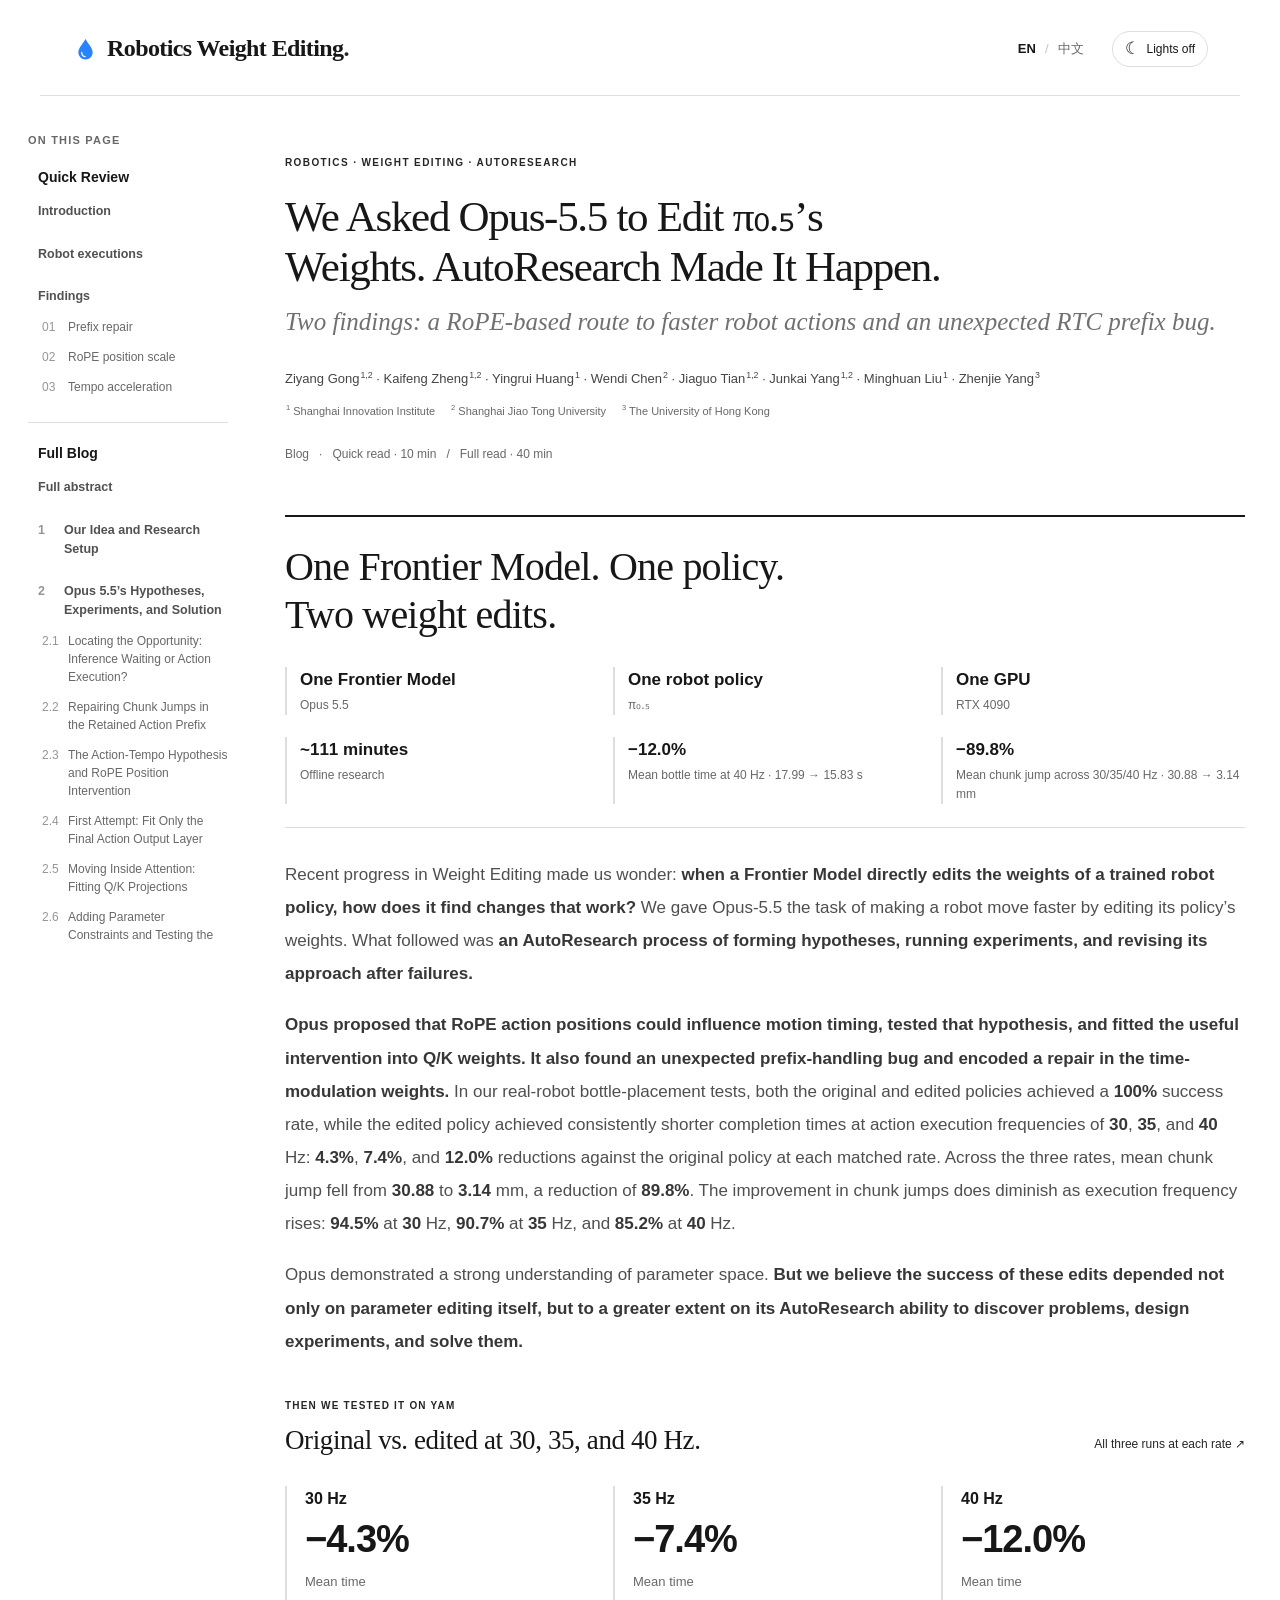
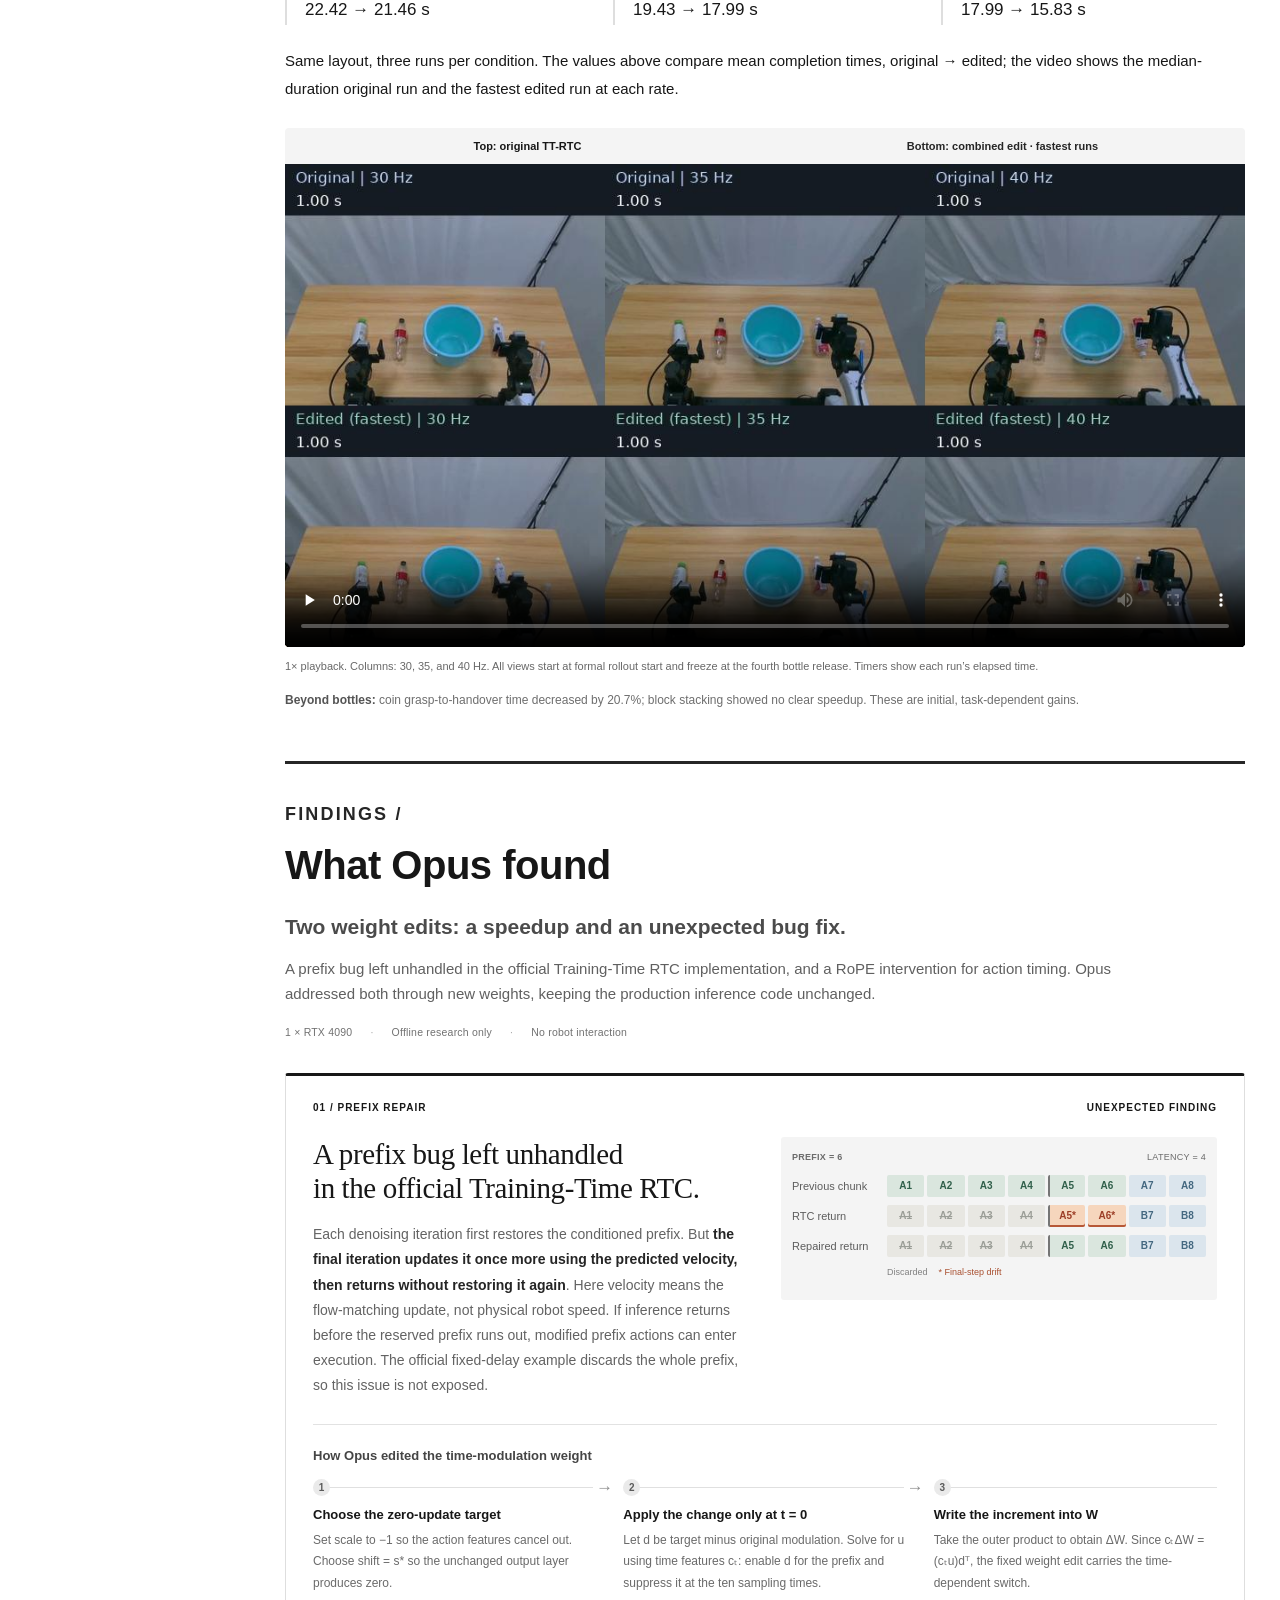
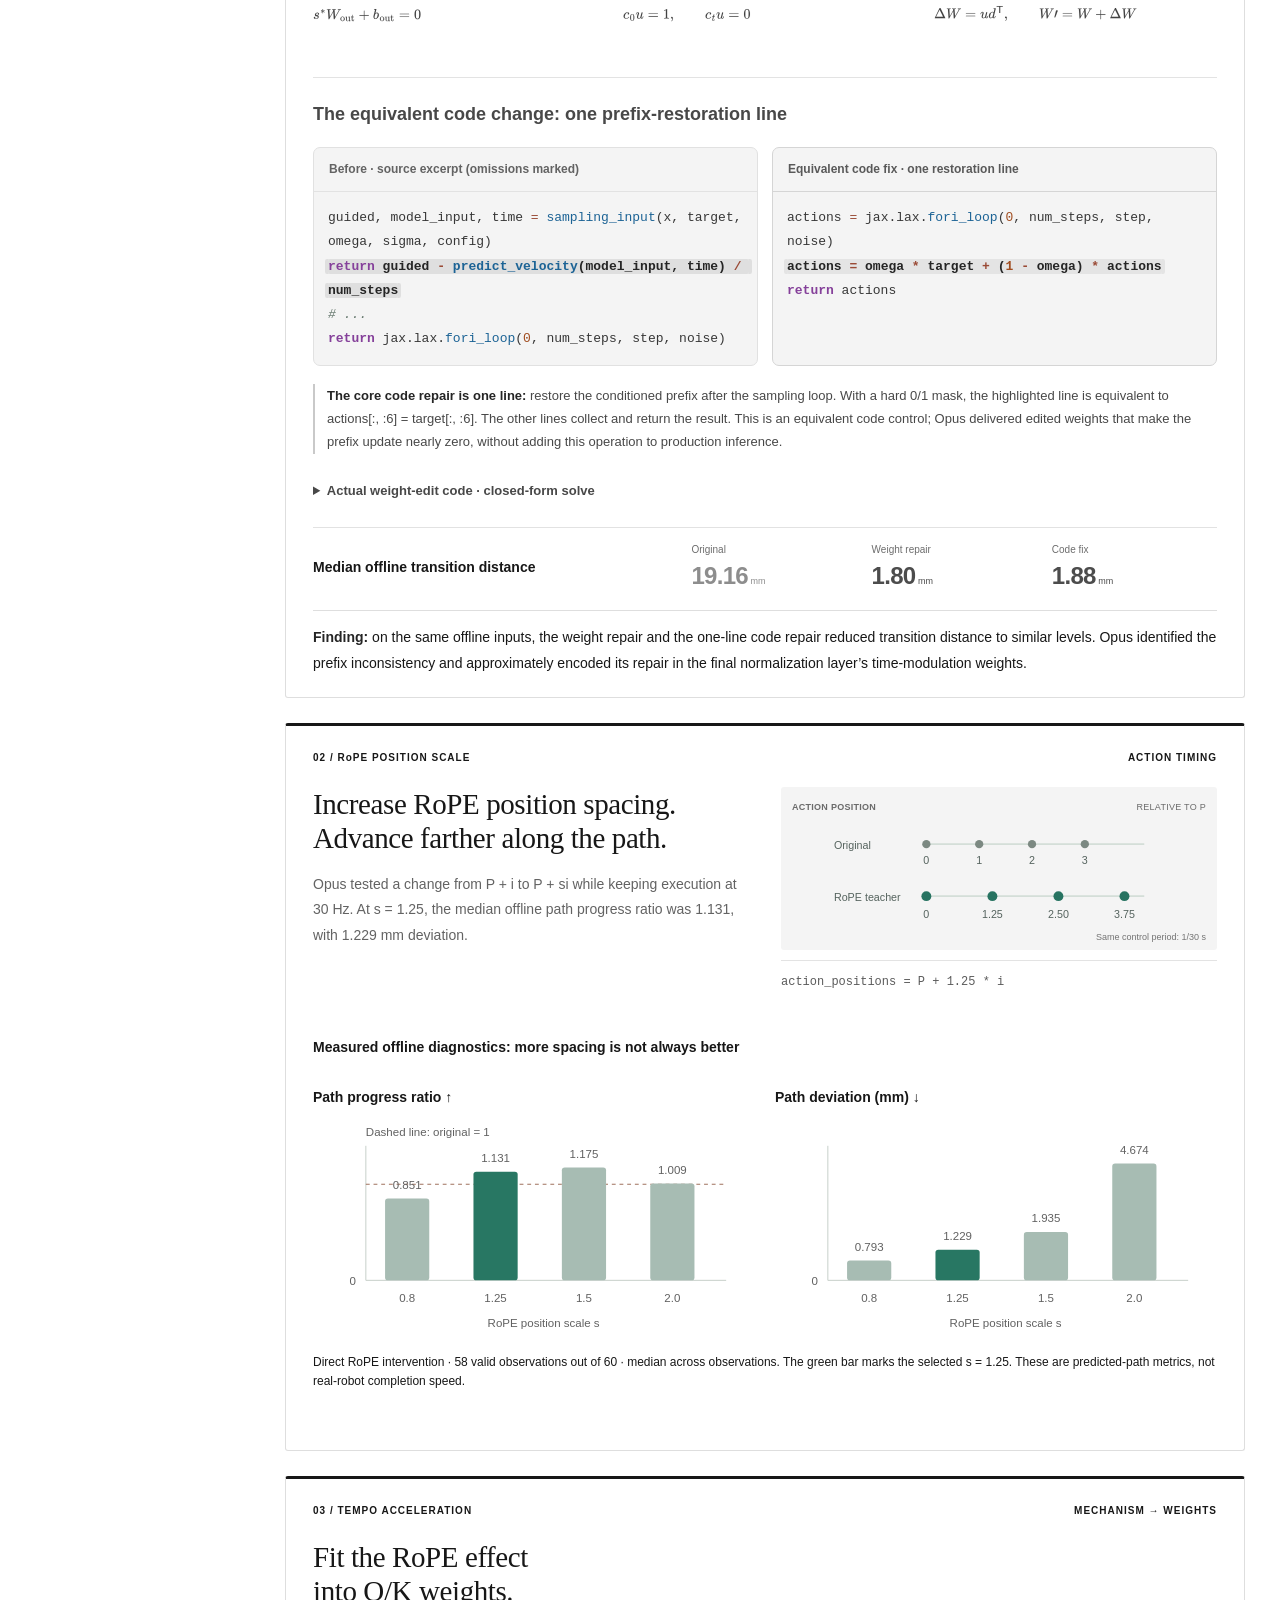
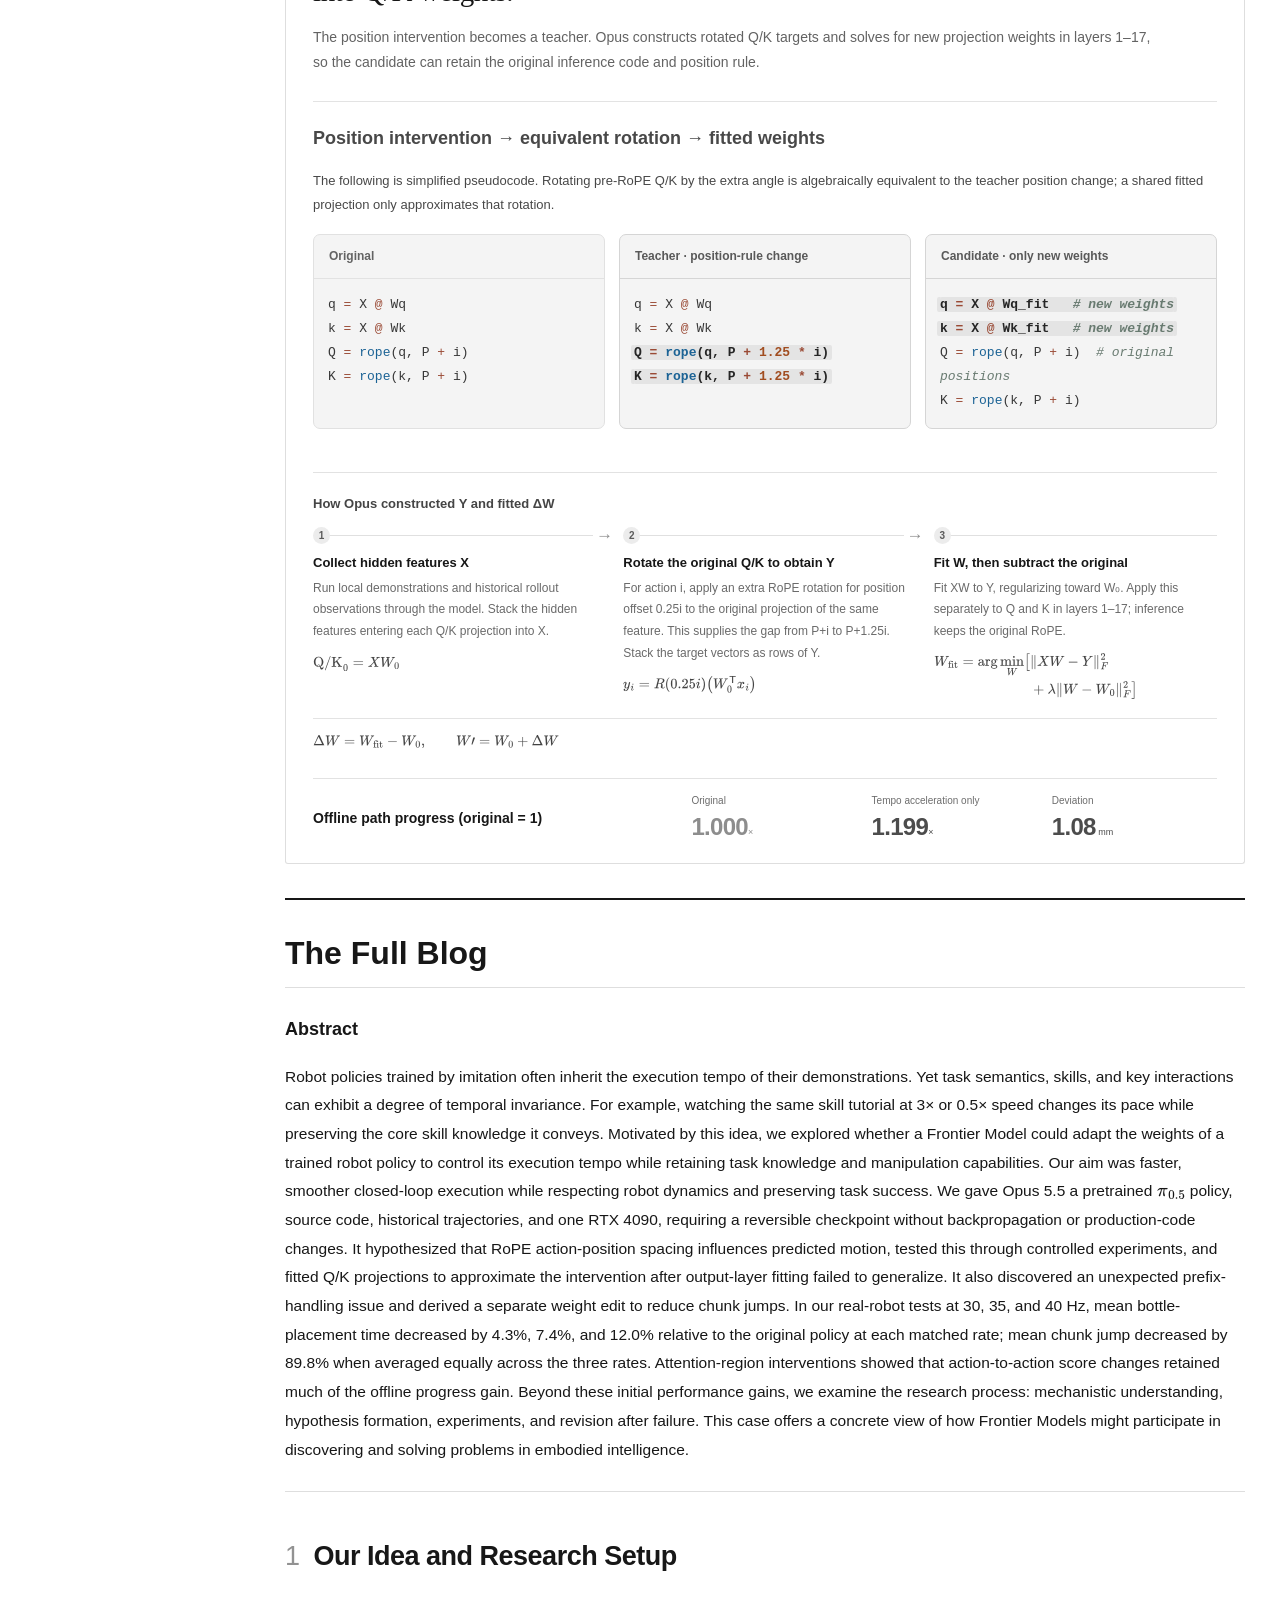
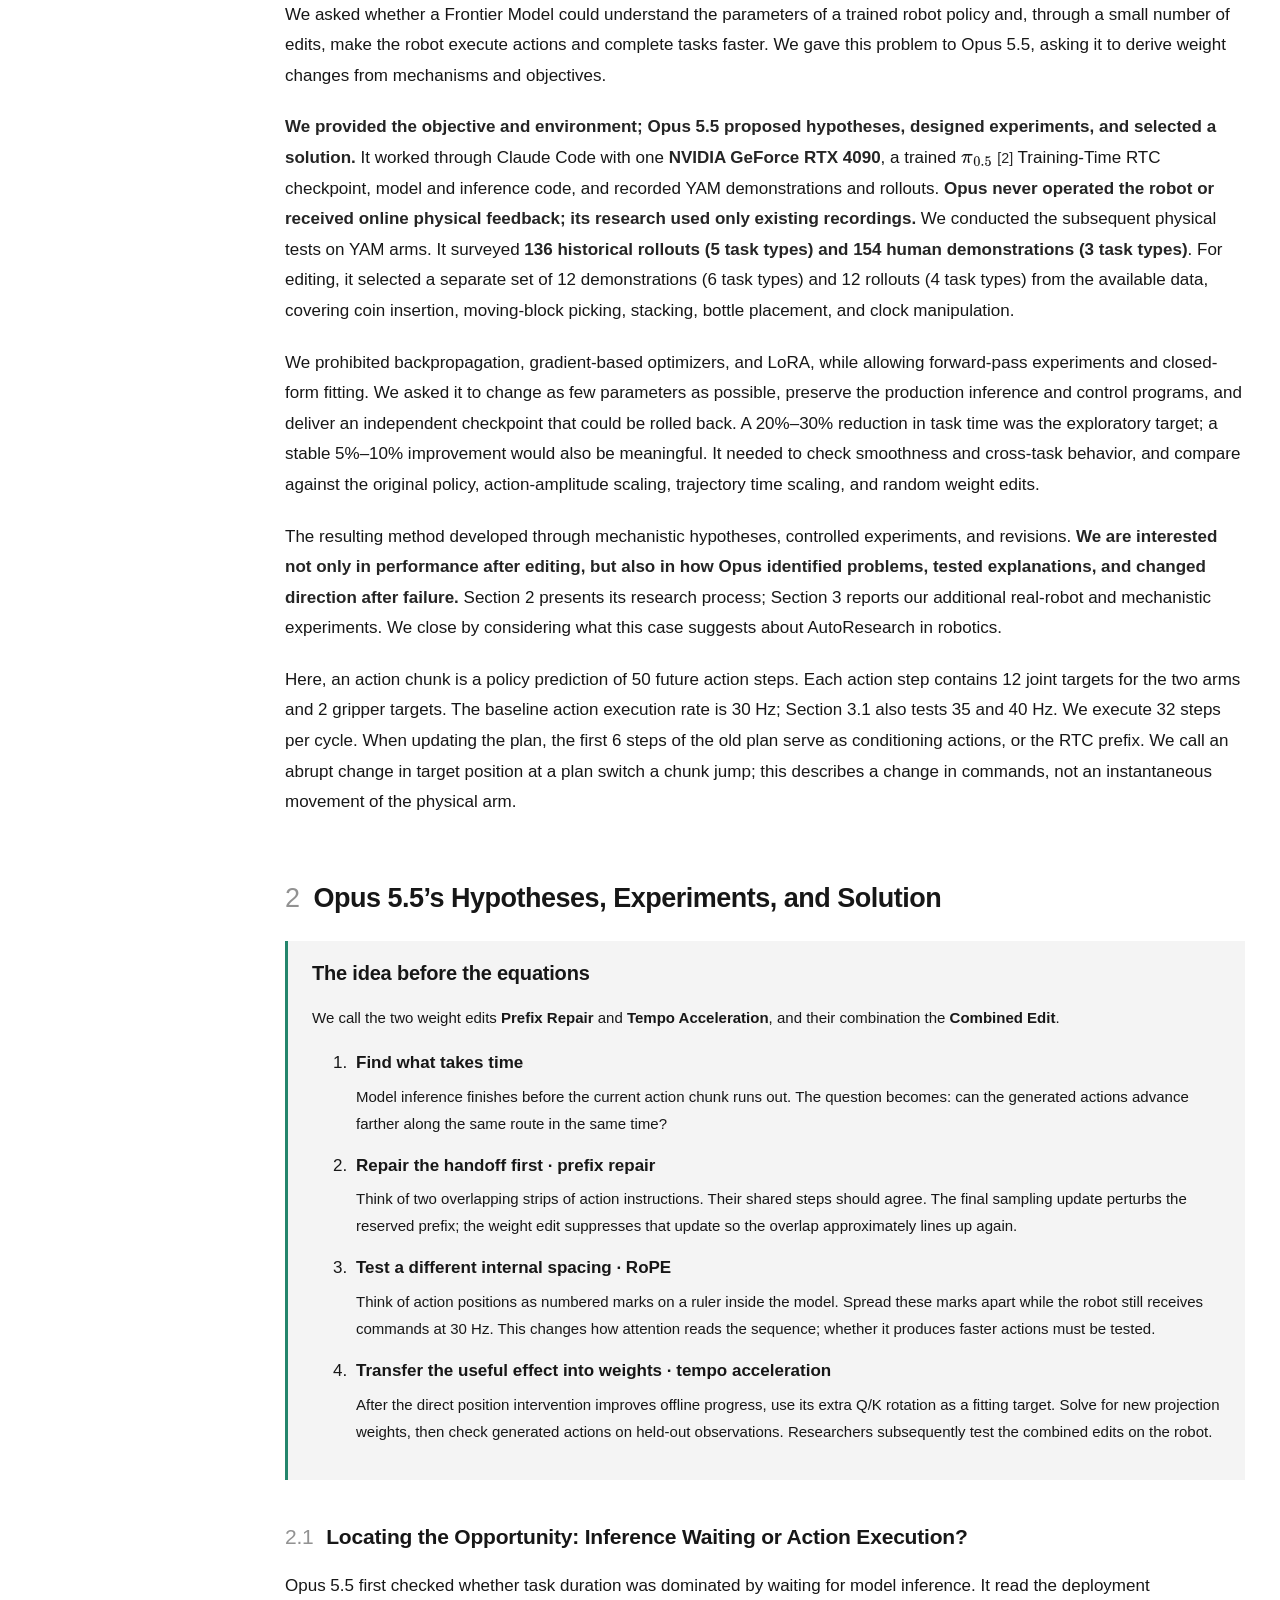
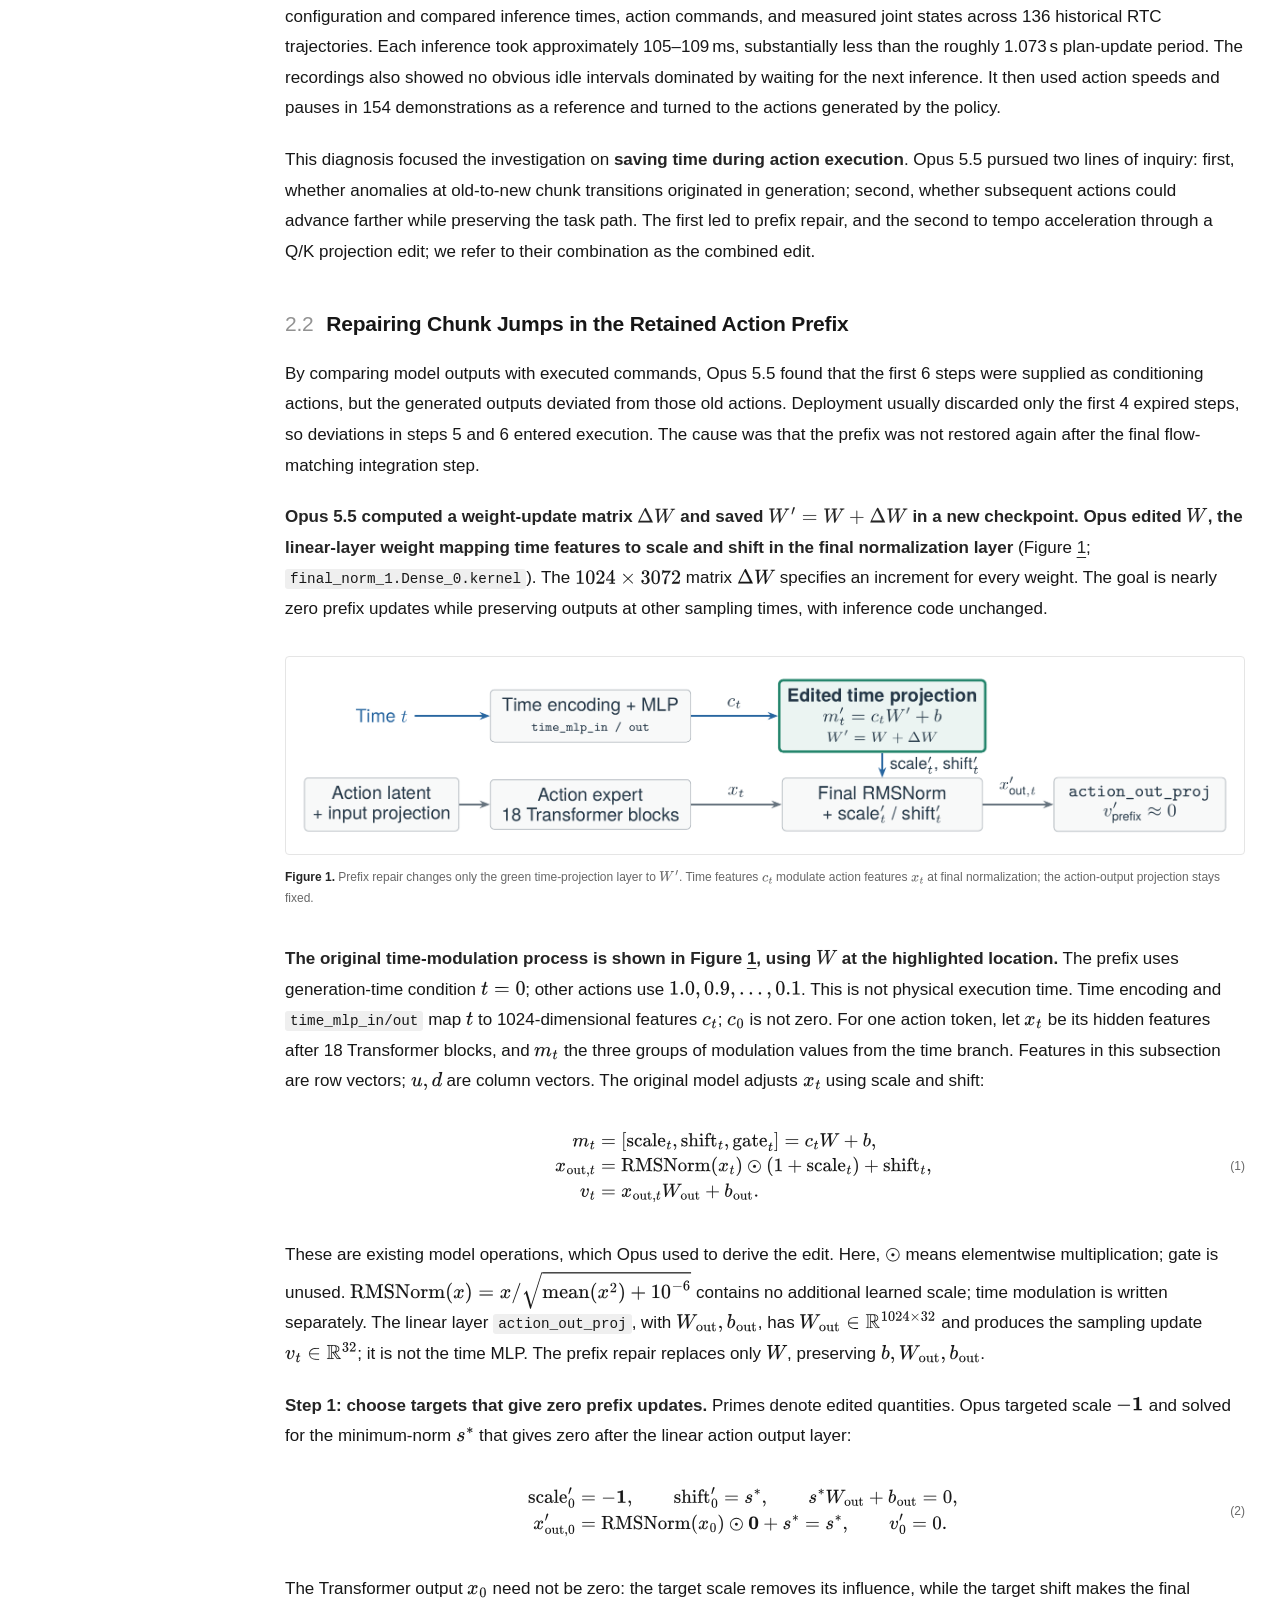
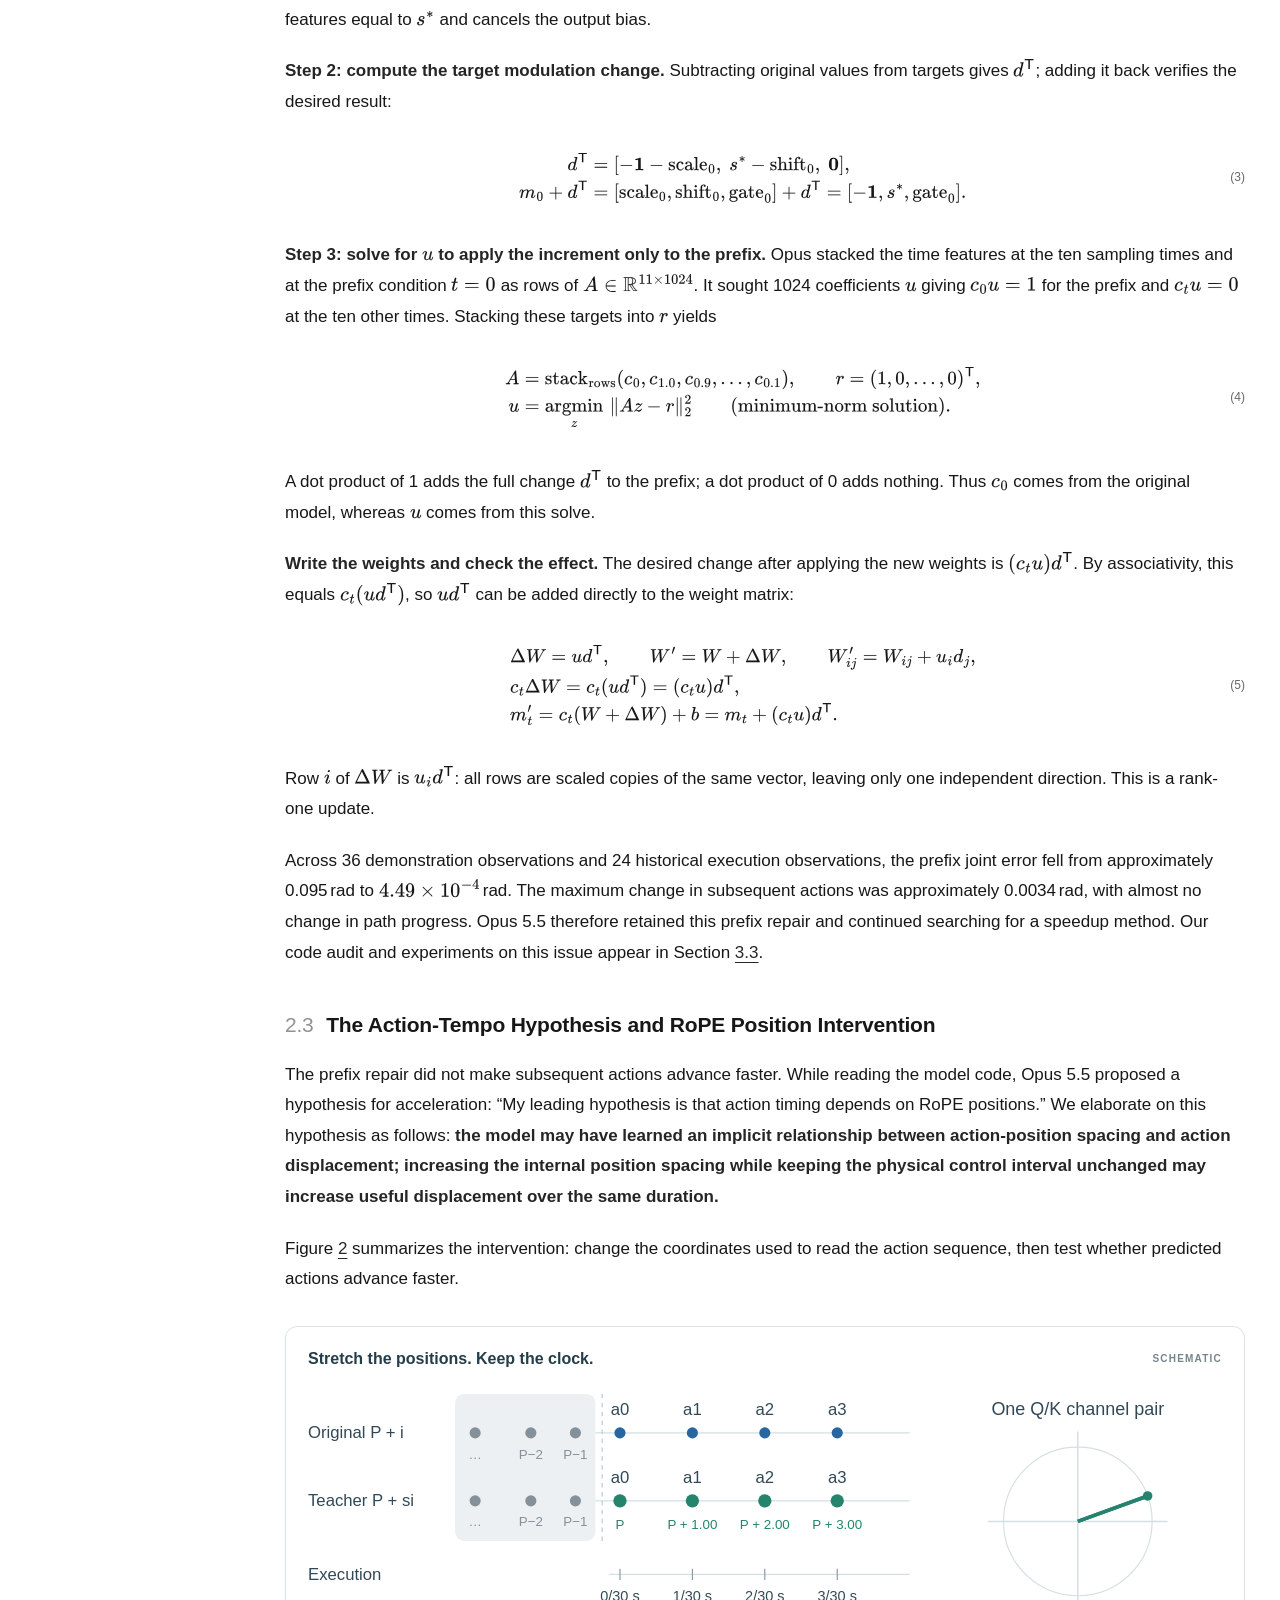
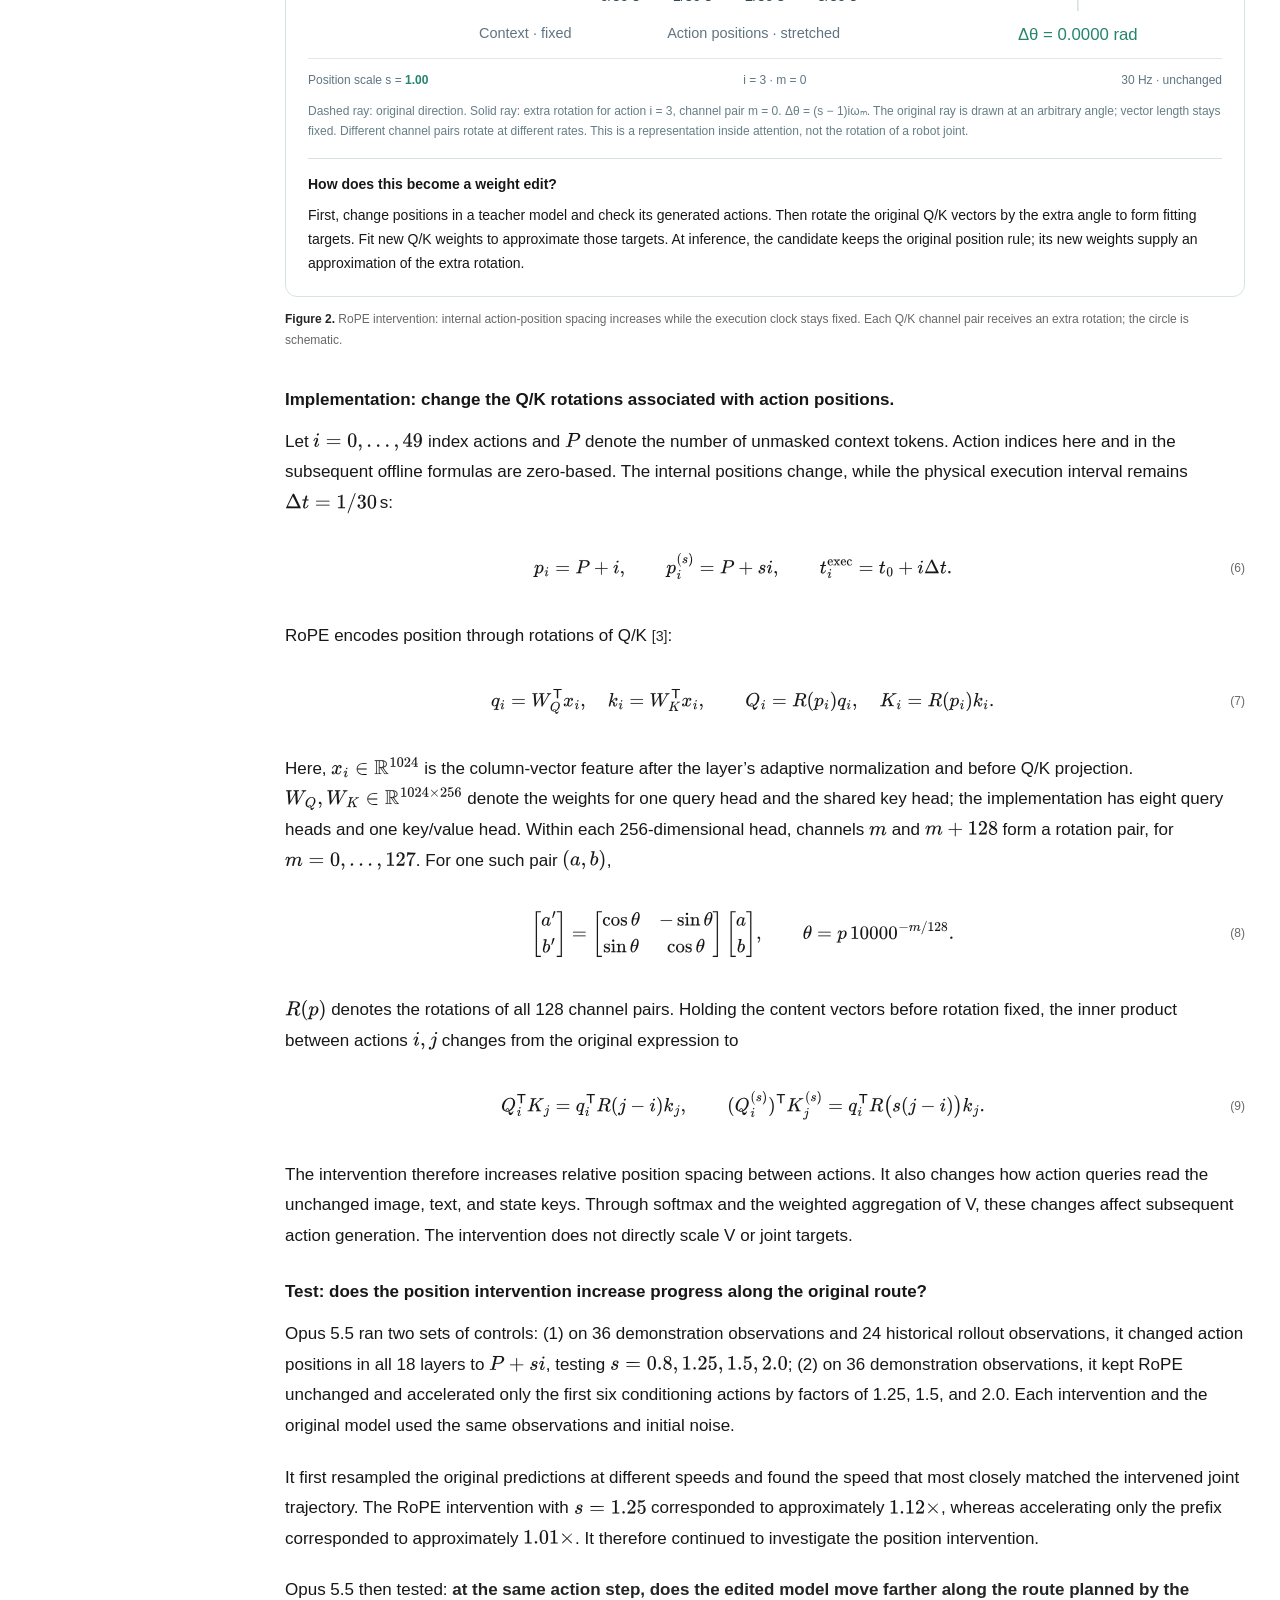
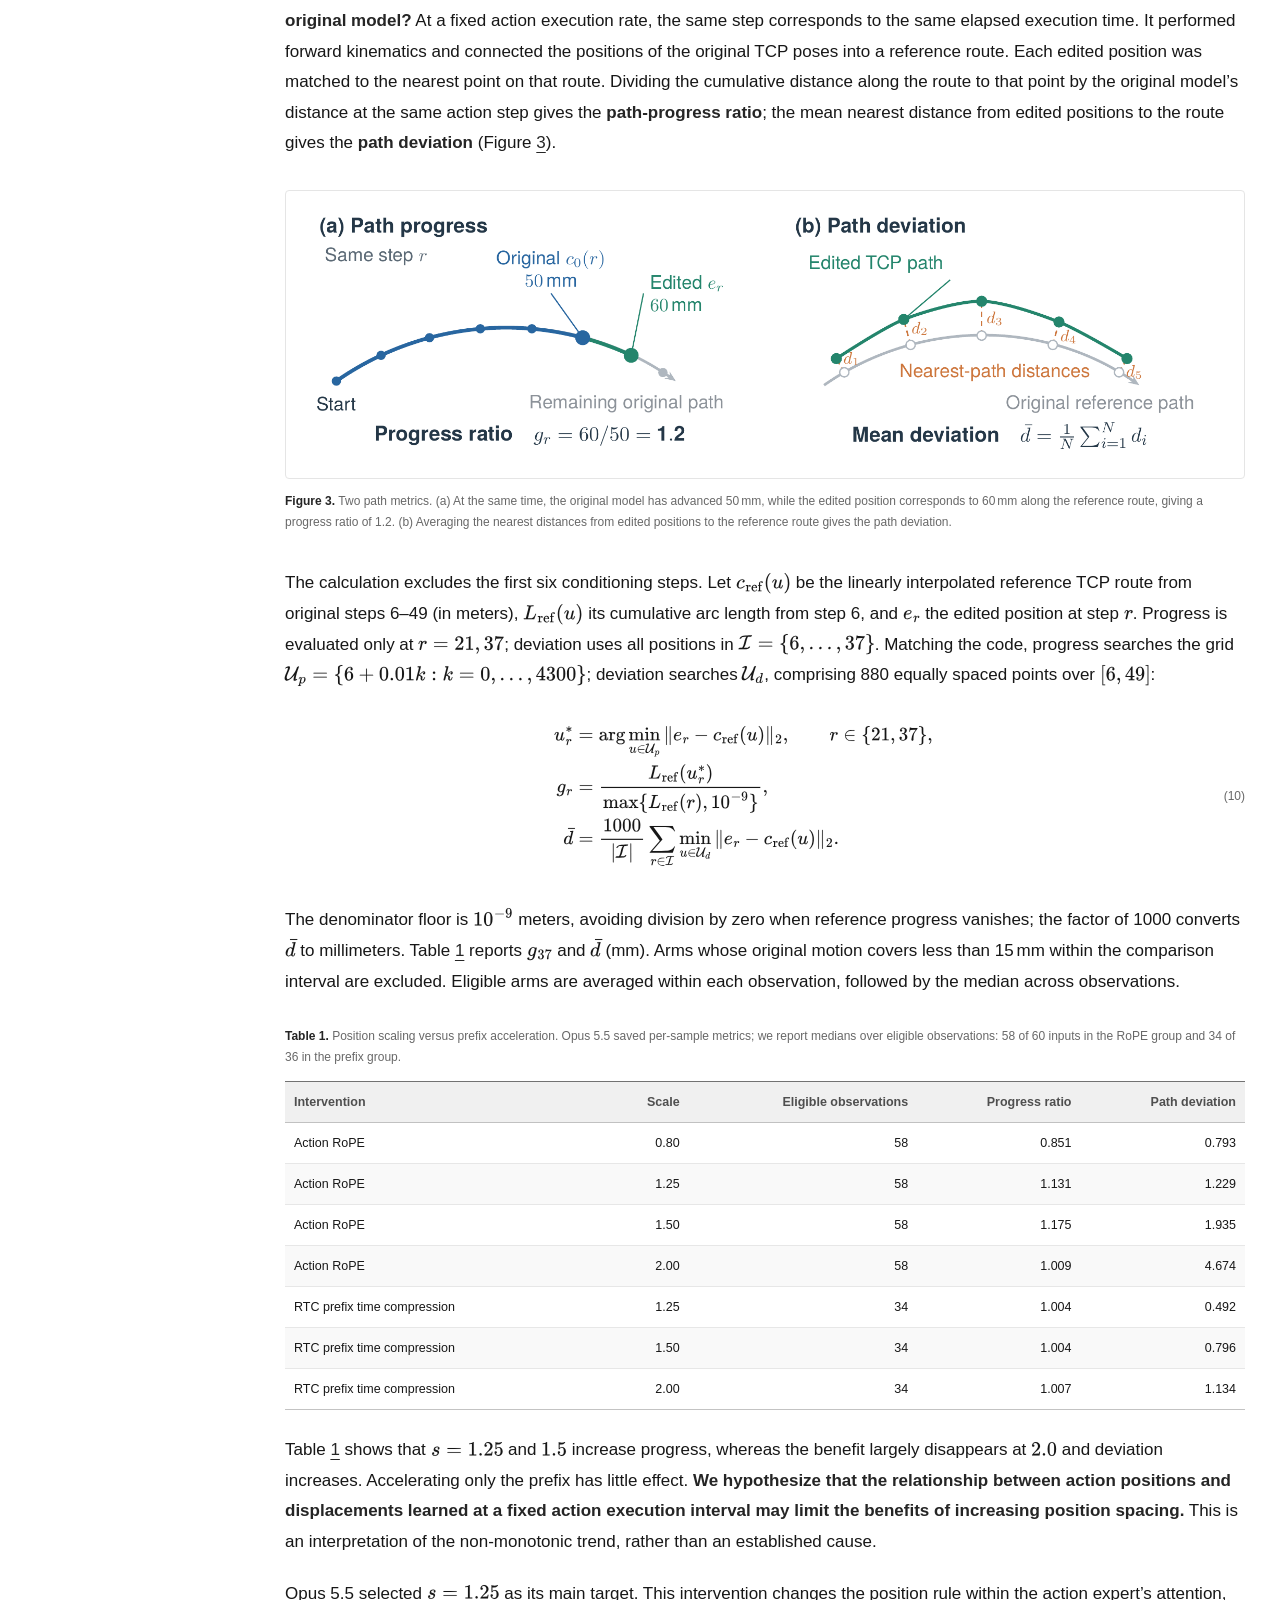
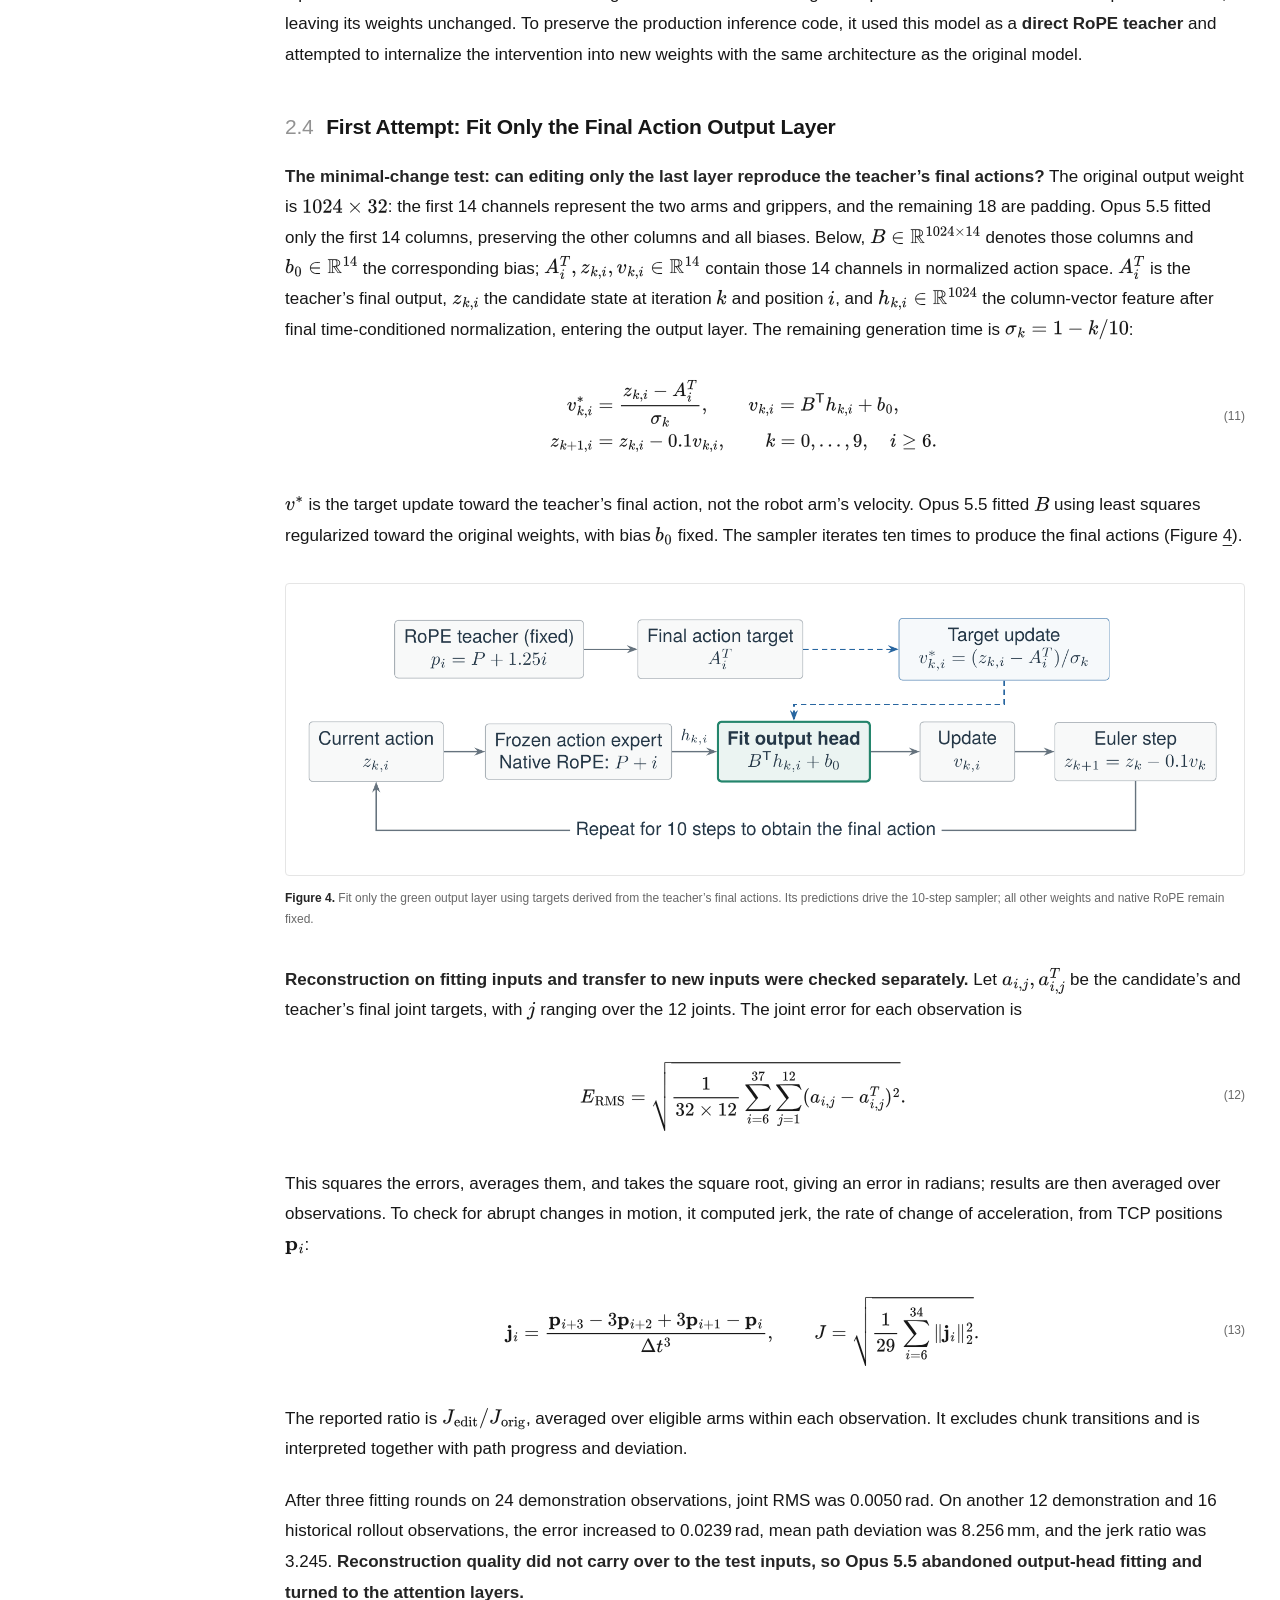
==== commit e74fcb75: "List Shanghai Innovation Institute as first affiliation" ====
--- a/en/index.html
+++ b/en/index.html
@@ -201,7 +201,7 @@
 <div class="page-layout">
 <aside class="sidebar"><nav aria-label="On this page"><p class="toc-label">On this page</p><div class="toc-group"><h2 class="toc-group-title">Quick Review</h2><ol class="toc"><li class="toc-level-1"><a href="#introduction"><span></span>Introduction</a></li><li class="toc-level-1"><a href="#execution"><span></span>Robot executions</a></li><li class="toc-level-1"><a href="#tldr"><span></span>Findings</a></li><li class="toc-level-2"><a href="#rtc-finding-title"><span>01</span>Prefix repair</a></li><li class="toc-level-2"><a href="#rope-finding-title"><span>02</span>RoPE position scale</a></li><li class="toc-level-2"><a href="#qk-finding-title"><span>03</span>Tempo acceleration</a></li></ol></div><div class="toc-group"><h2 class="toc-group-title">Full Blog</h2><ol class="toc"><li class="toc-level-1"><a href="#abstract"><span></span>Full abstract</a></li><li class="toc-level-1"><a href="#s1"><span>1</span>Our Idea and Research Setup</a></li><li class="toc-level-1"><a href="#s2"><span>2</span>Opus 5.5’s Hypotheses, Experiments, and Solution</a></li><li class="toc-level-2"><a href="#s2-1"><span>2.1</span>Locating the Opportunity: Inference Waiting or Action Execution?</a></li><li class="toc-level-2"><a href="#s2-2"><span>2.2</span>Repairing Chunk Jumps in the Retained Action Prefix</a></li><li class="toc-level-2"><a href="#s2-3"><span>2.3</span>The Action-Tempo Hypothesis and RoPE Position Intervention</a></li><li class="toc-level-2"><a href="#s2-4"><span>2.4</span>First Attempt: Fit Only the Final Action Output Layer</a></li><li class="toc-level-2"><a href="#s2-5"><span>2.5</span>Moving Inside Attention: Fitting Q/K Projections</a></li><li class="toc-level-2"><a href="#s2-6"><span>2.6</span>Adding Parameter Constraints and Testing the Combination with Prefix Repair</a></li><li class="toc-level-2"><a href="#s2-7"><span>2.7</span>Deliverables and Research Cost</a></li><li class="toc-level-1"><a href="#s3"><span>3</span>Our Follow-up Experiments and Analysis</a></li><li class="toc-level-2"><a href="#s3-1"><span>3.1</span>Real-Robot Experiments: Task Time and Action Quality</a></li><li class="toc-level-2"><a href="#s3-2"><span>3.2</span>Mechanism Analysis: Which Attention Changes Preserve the Progress Gain?</a></li><li class="toc-level-2"><a href="#s3-3"><span>3.3</span>Repairing Prefix Consistency in Parameter Space</a></li><li class="toc-level-1"><a href="#closing-thoughts"><span></span>Closing Thoughts</a></li><li class="toc-level-1"><a href="#references"><span></span>References</a></li><li class="toc-level-1"><a href="#bibtex"><span></span>BibTeX</a></li></ol></div><a class="back-to-top" href="#top">↑ Back to top</a></nav></aside>
 <main id="article"><article>
-<header class="article-header"><p class="eyebrow">ROBOTICS · WEIGHT EDITING · AUTORESEARCH</p><h1>We Asked Opus-5.5 to Edit π₀.₅’s Weights. AutoResearch Made It Happen.</h1><p class="subtitle"><em>Two findings: a RoPE-based route to faster robot actions and an unexpected RTC prefix bug.</em></p><div class="authors">Ziyang Gong<sup>1,2</sup> · Kaifeng Zheng<sup>1,2</sup> · Yingrui Huang<sup>2</sup> · Wendi Chen<sup>1</sup> · Jiaguo Tian<sup>1,2</sup> · Junkai Yang<sup>1,2</sup> · Minghuan Liu<sup>2</sup> · Zhenjie Yang<sup>3</sup></div><div class="affiliations"><span><sup>1</sup> Shanghai Jiao Tong University</span><span><sup>2</sup> Shanghai Innovation Institute</span><span><sup>3</sup> The University of Hong Kong</span></div><div class="article-meta"><span>Blog</span><span>·</span><span>Quick read · 10 min</span><span>/</span><span>Full read · 40 min</span></div></header>
+<header class="article-header"><p class="eyebrow">ROBOTICS · WEIGHT EDITING · AUTORESEARCH</p><h1>We Asked Opus-5.5 to Edit π₀.₅’s Weights. AutoResearch Made It Happen.</h1><p class="subtitle"><em>Two findings: a RoPE-based route to faster robot actions and an unexpected RTC prefix bug.</em></p><div class="authors">Ziyang Gong<sup>1,2</sup> · Kaifeng Zheng<sup>1,2</sup> · Yingrui Huang<sup>1</sup> · Wendi Chen<sup>2</sup> · Jiaguo Tian<sup>1,2</sup> · Junkai Yang<sup>1,2</sup> · Minghuan Liu<sup>1</sup> · Zhenjie Yang<sup>3</sup></div><div class="affiliations"><span><sup>1</sup> Shanghai Innovation Institute</span><span><sup>2</sup> Shanghai Jiao Tong University</span><span><sup>3</sup> The University of Hong Kong</span></div><div class="article-meta"><span>Blog</span><span>·</span><span>Quick read · 10 min</span><span>/</span><span>Full read · 40 min</span></div></header>
 
 <section class="article-introduction" id="introduction" aria-label="Introduction"><div class="research-opener"><h2>One Frontier Model. One policy. <br>Two weight edits.</h2><div class="research-facts"><div><b>One Frontier Model</b><span>Opus 5.5</span></div><div><b>One robot policy</b><span>π₀.₅</span></div><div><b>One GPU</b><span>RTX 4090</span></div><div><b>~111 minutes</b><span>Offline research</span></div><div><b>−12.0%</b><span>Mean bottle time at 40 Hz · 17.99 → 15.83 s</span></div><div><b>−89.8%</b><span>Mean chunk jump across 30/35/40 Hz · 30.88 → 3.14 mm</span></div></div></div><p>Recent progress in Weight Editing made us wonder: <strong>when a Frontier Model directly edits the weights of a trained robot policy, how does it find changes that work?</strong> We gave Opus-5.5 the task of making a robot move faster by editing its policy’s weights. What followed was <strong>an AutoResearch process of forming hypotheses, running experiments, and revising its approach after failures.</strong></p><p><strong>Opus proposed that RoPE action positions could influence motion timing, tested that hypothesis, and fitted the useful intervention into Q/K weights. It also found an unexpected prefix-handling bug and encoded a repair in the time-modulation weights.</strong> In our real-robot bottle-placement tests, both the original and edited policies achieved a <strong>100%</strong> success rate, while the edited policy achieved consistently shorter completion times at action execution frequencies of <strong>30</strong>, <strong>35</strong>, and <strong>40</strong> Hz: <strong>4.3%</strong>, <strong>7.4%</strong>, and <strong>12.0%</strong> reductions against the original policy at each matched rate. Across the three rates, mean chunk jump fell from <strong>30.88</strong> to <strong>3.14</strong> mm, a reduction of <strong>89.8%</strong>. The improvement in chunk jumps does diminish as execution frequency rises: <strong>94.5%</strong> at <strong>30</strong> Hz, <strong>90.7%</strong> at <strong>35</strong> Hz, and <strong>85.2%</strong> at <strong>40</strong> Hz.</p><p>Opus demonstrated a strong understanding of parameter space. <strong>But we believe the success of these edits depended not only on parameter editing itself, but to a greater extent on its AutoResearch ability to discover problems, design experiments, and solve them.</strong></p></section>
 <div class="findings video-intro"><section class="execution-showcase" id="execution" aria-labelledby="execution-title"><div class="execution-heading"><div><p class="finding-eyebrow">THEN WE TESTED IT ON YAM</p><h3 id="execution-title">Original vs. edited at 30, 35, and 40 Hz.</h3></div><a href="#matched-frequency-videos">All three runs at each rate ↗</a></div>
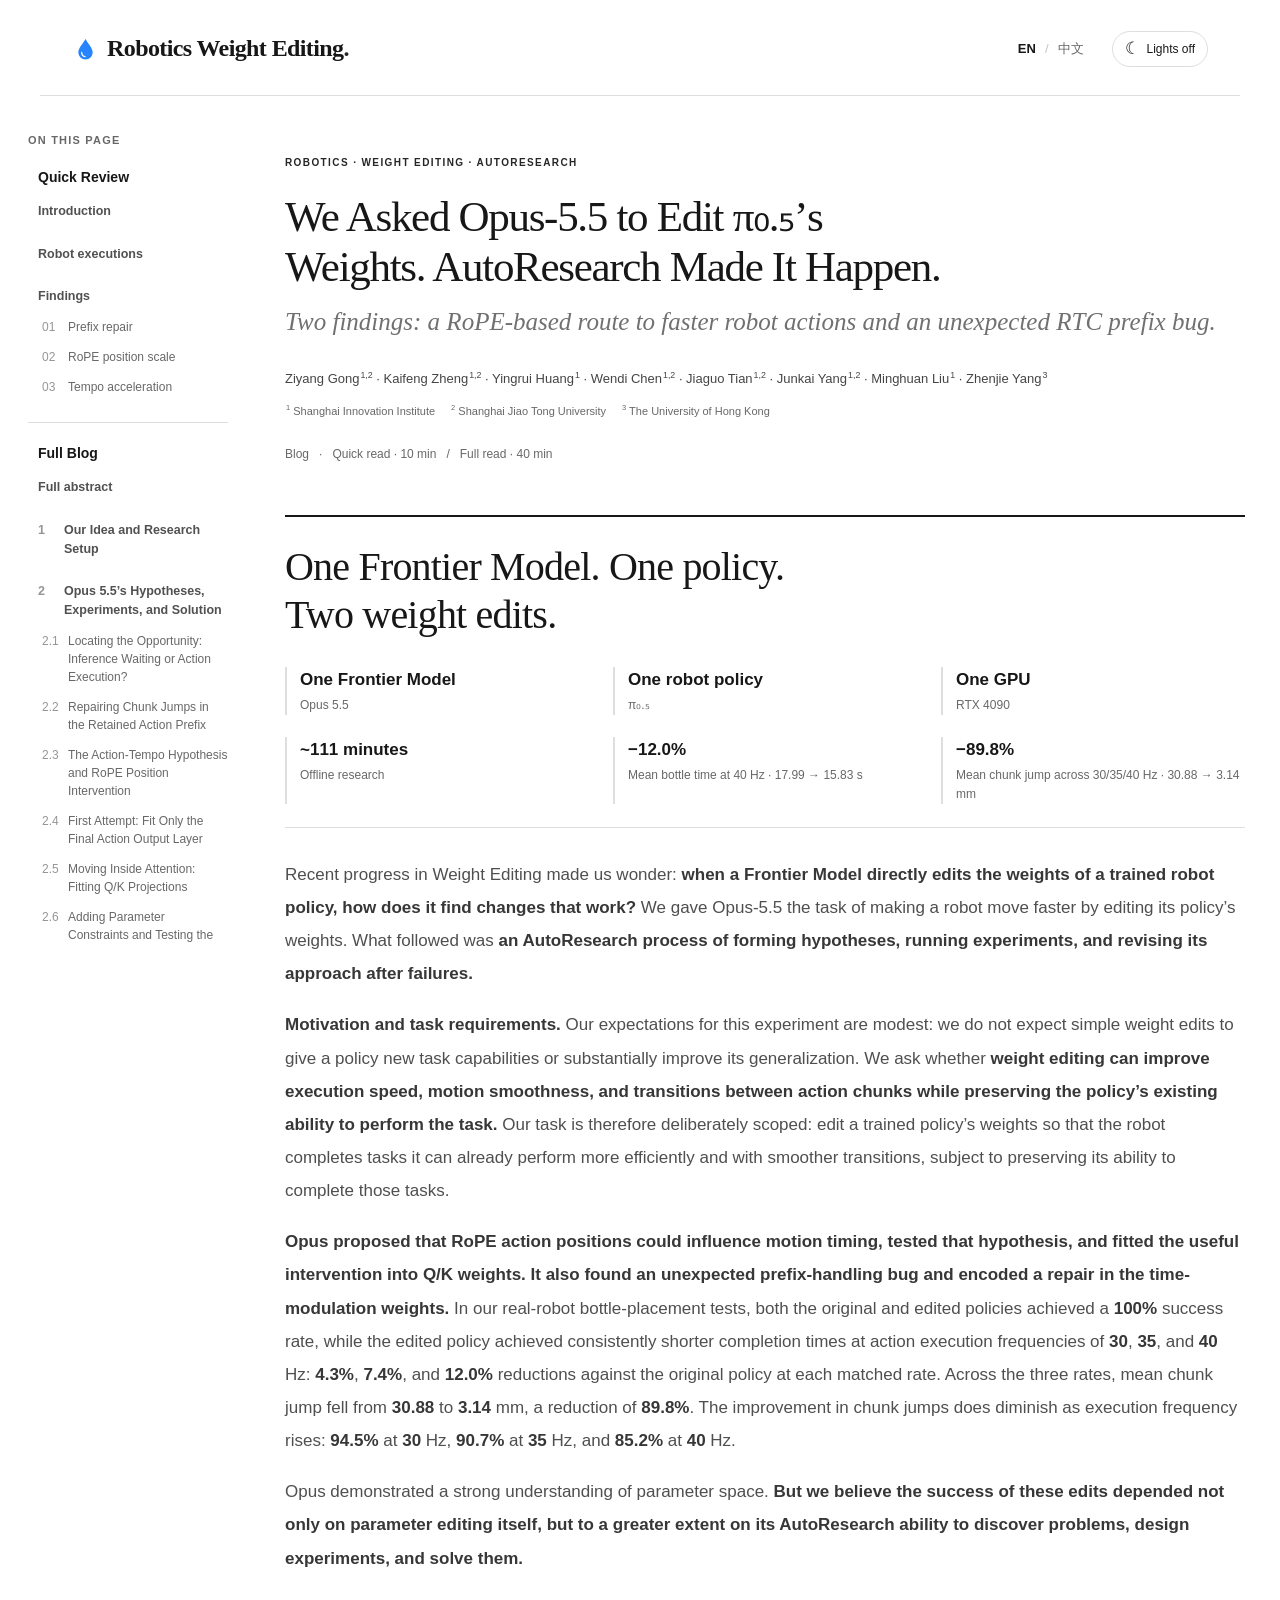
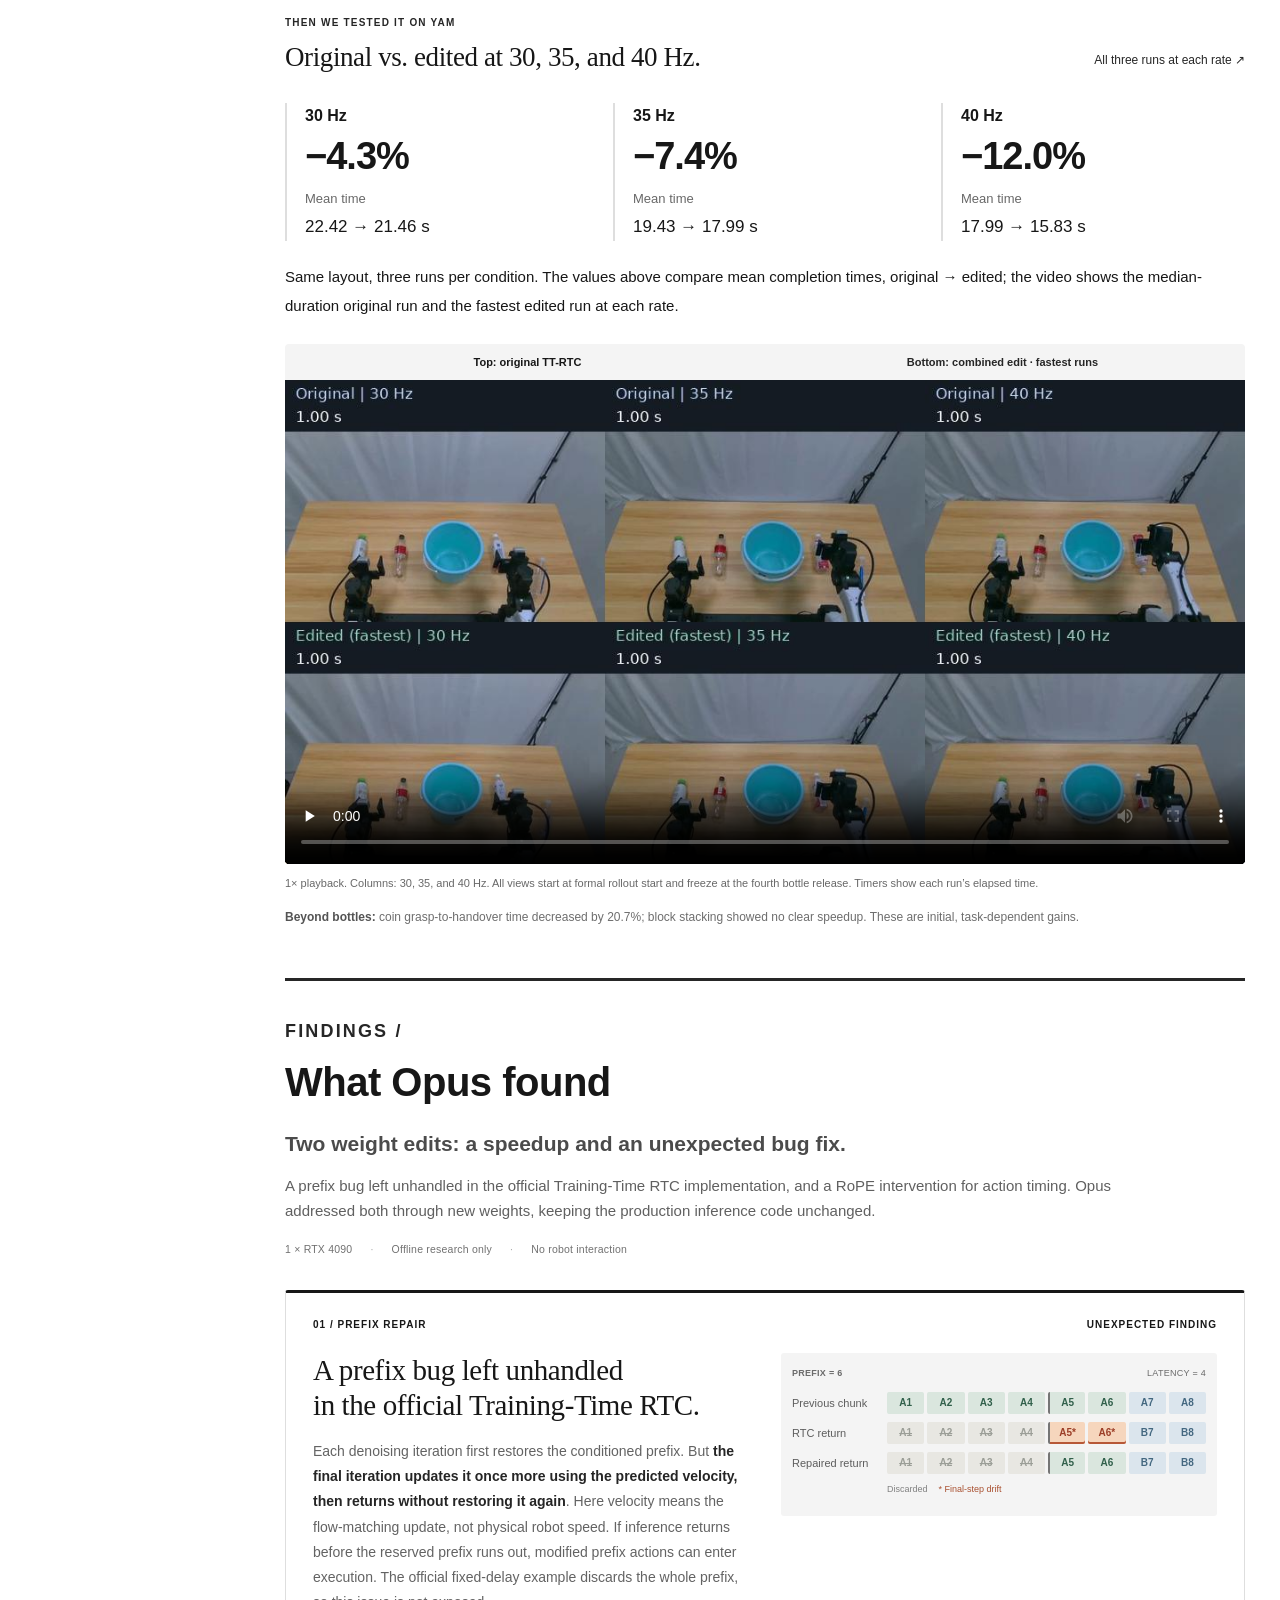
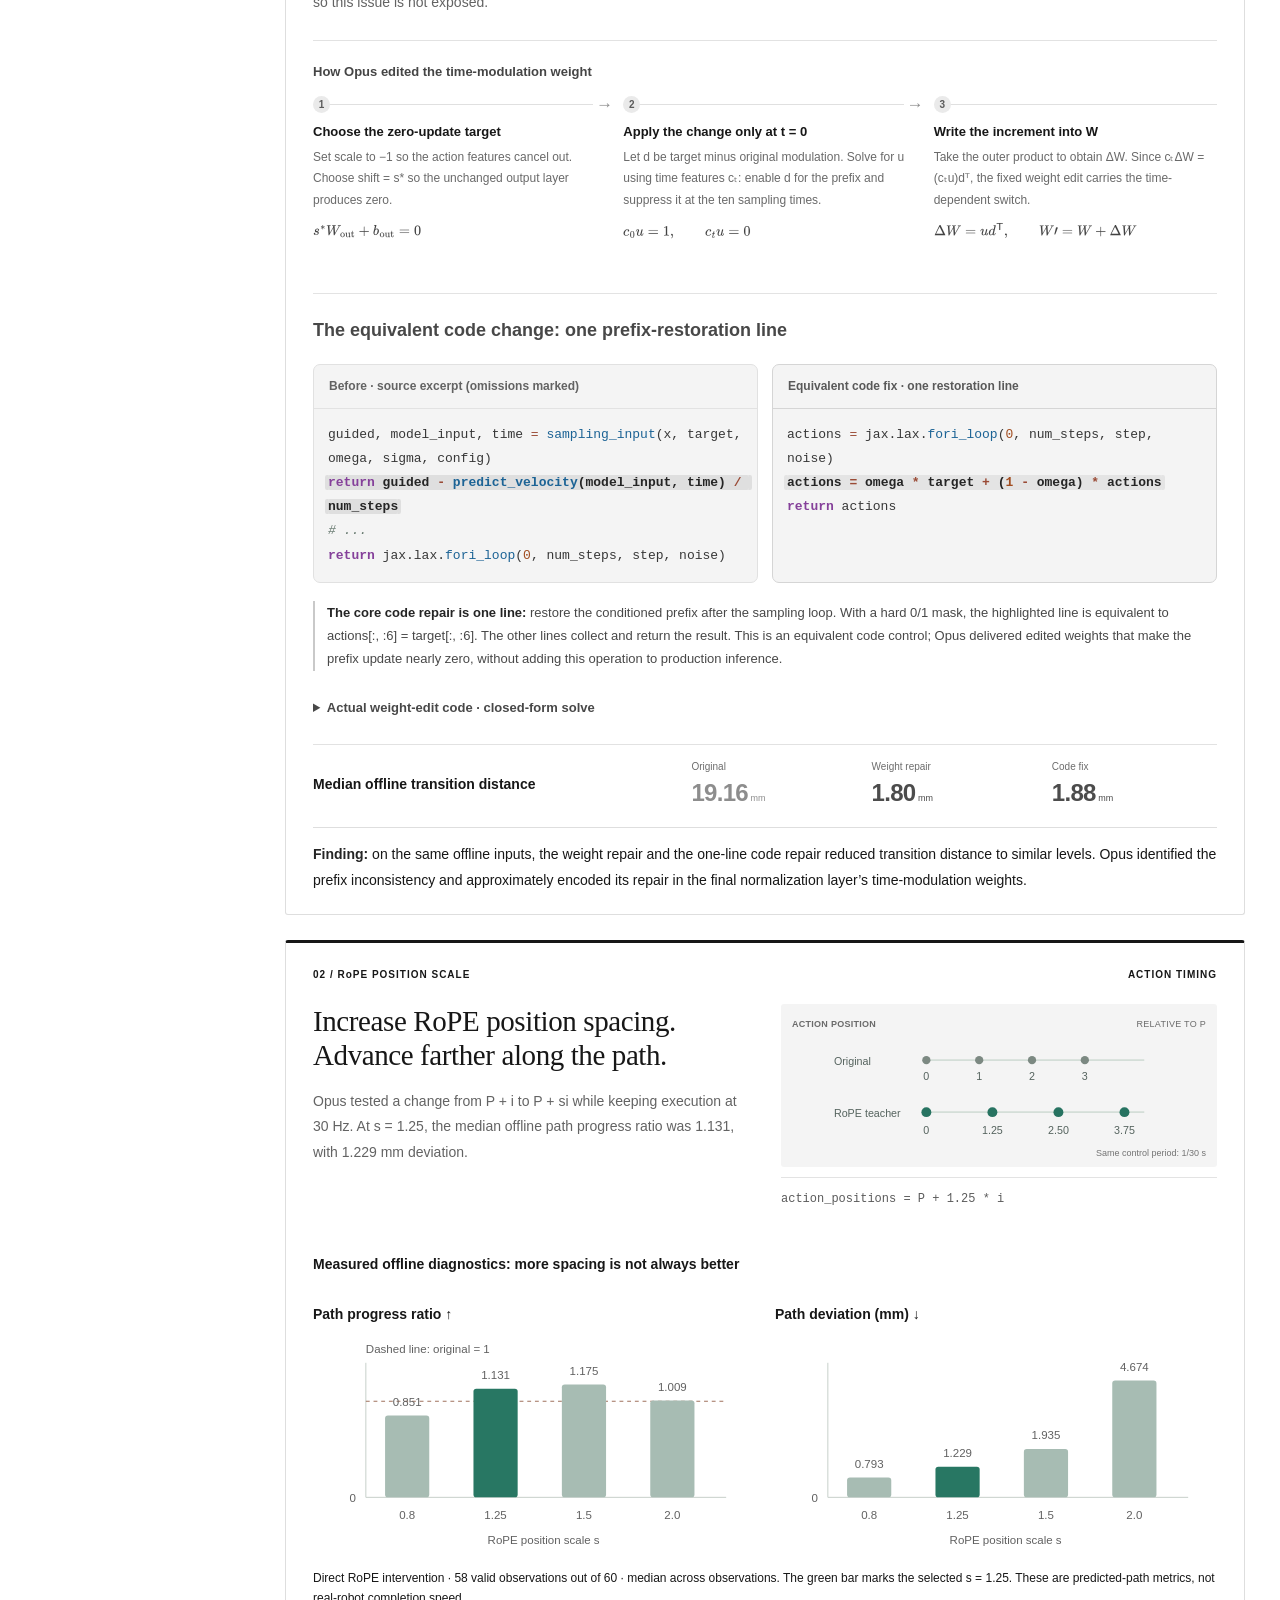
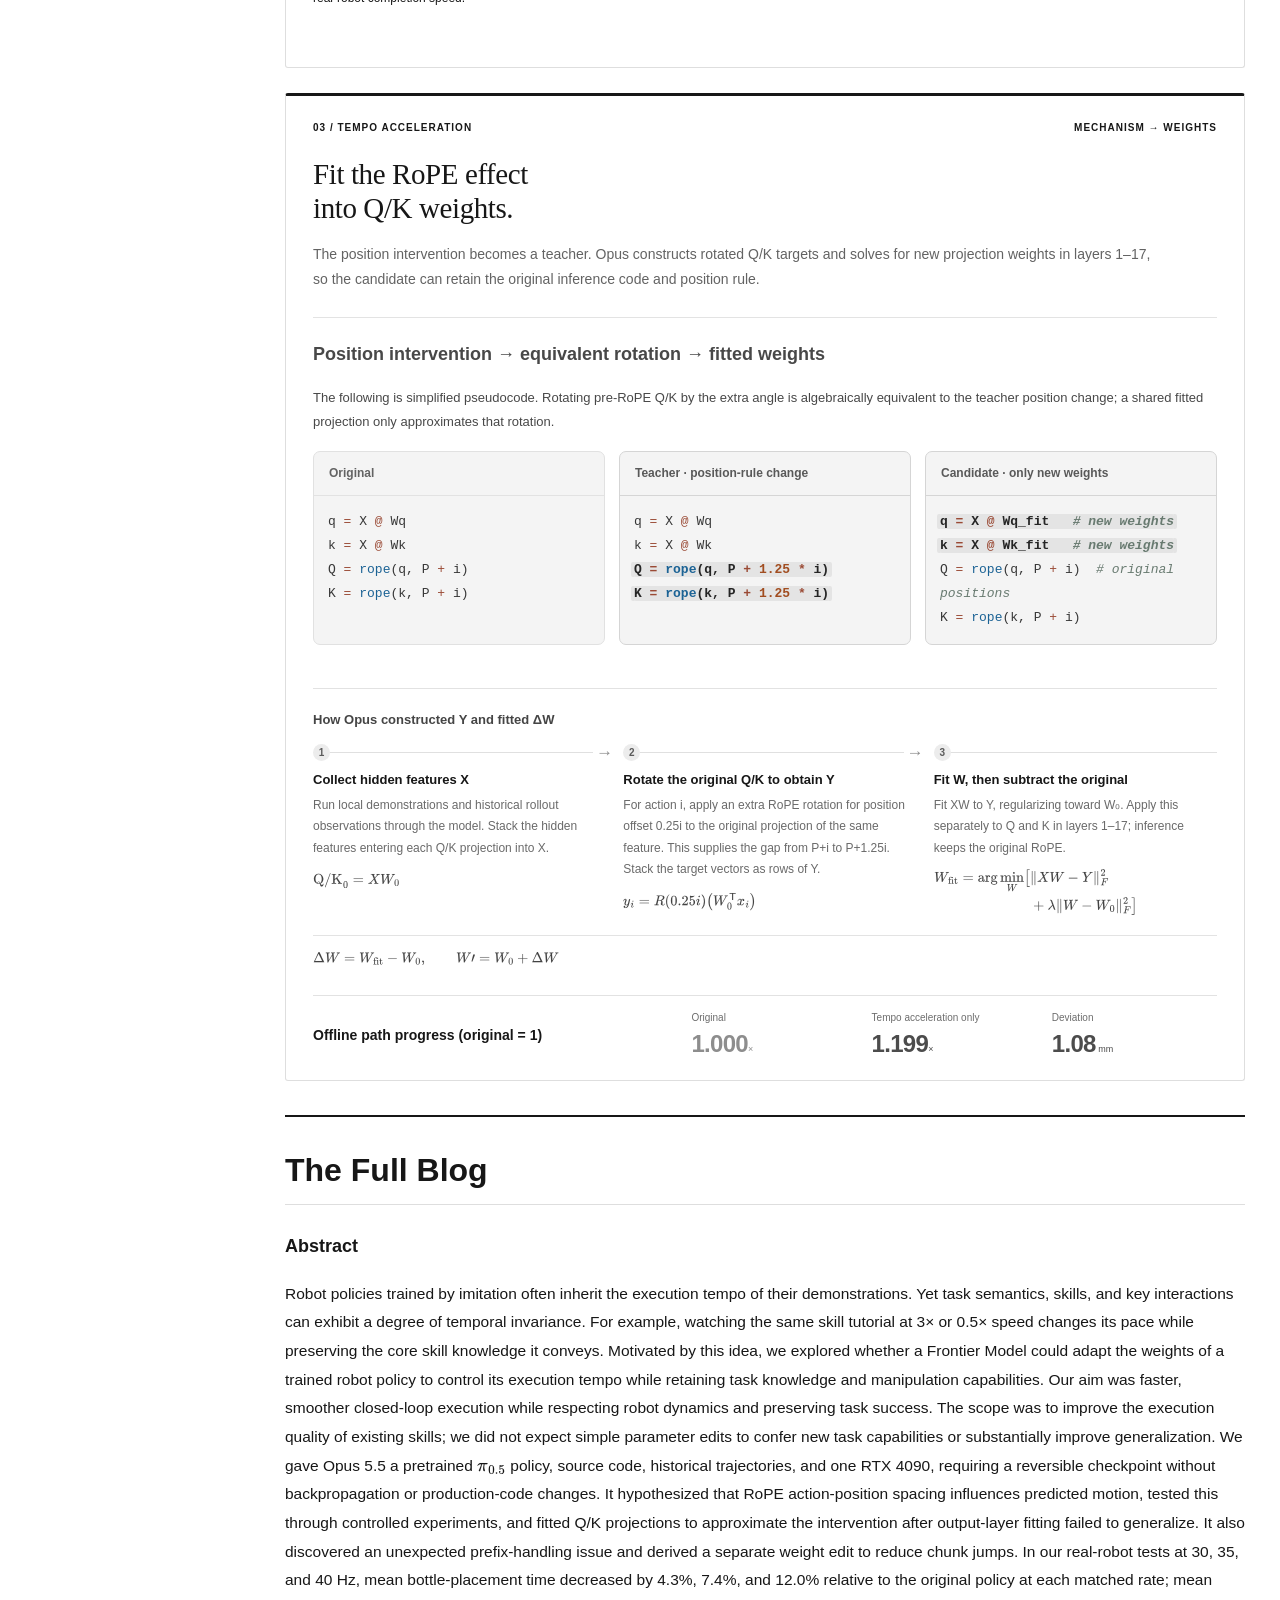
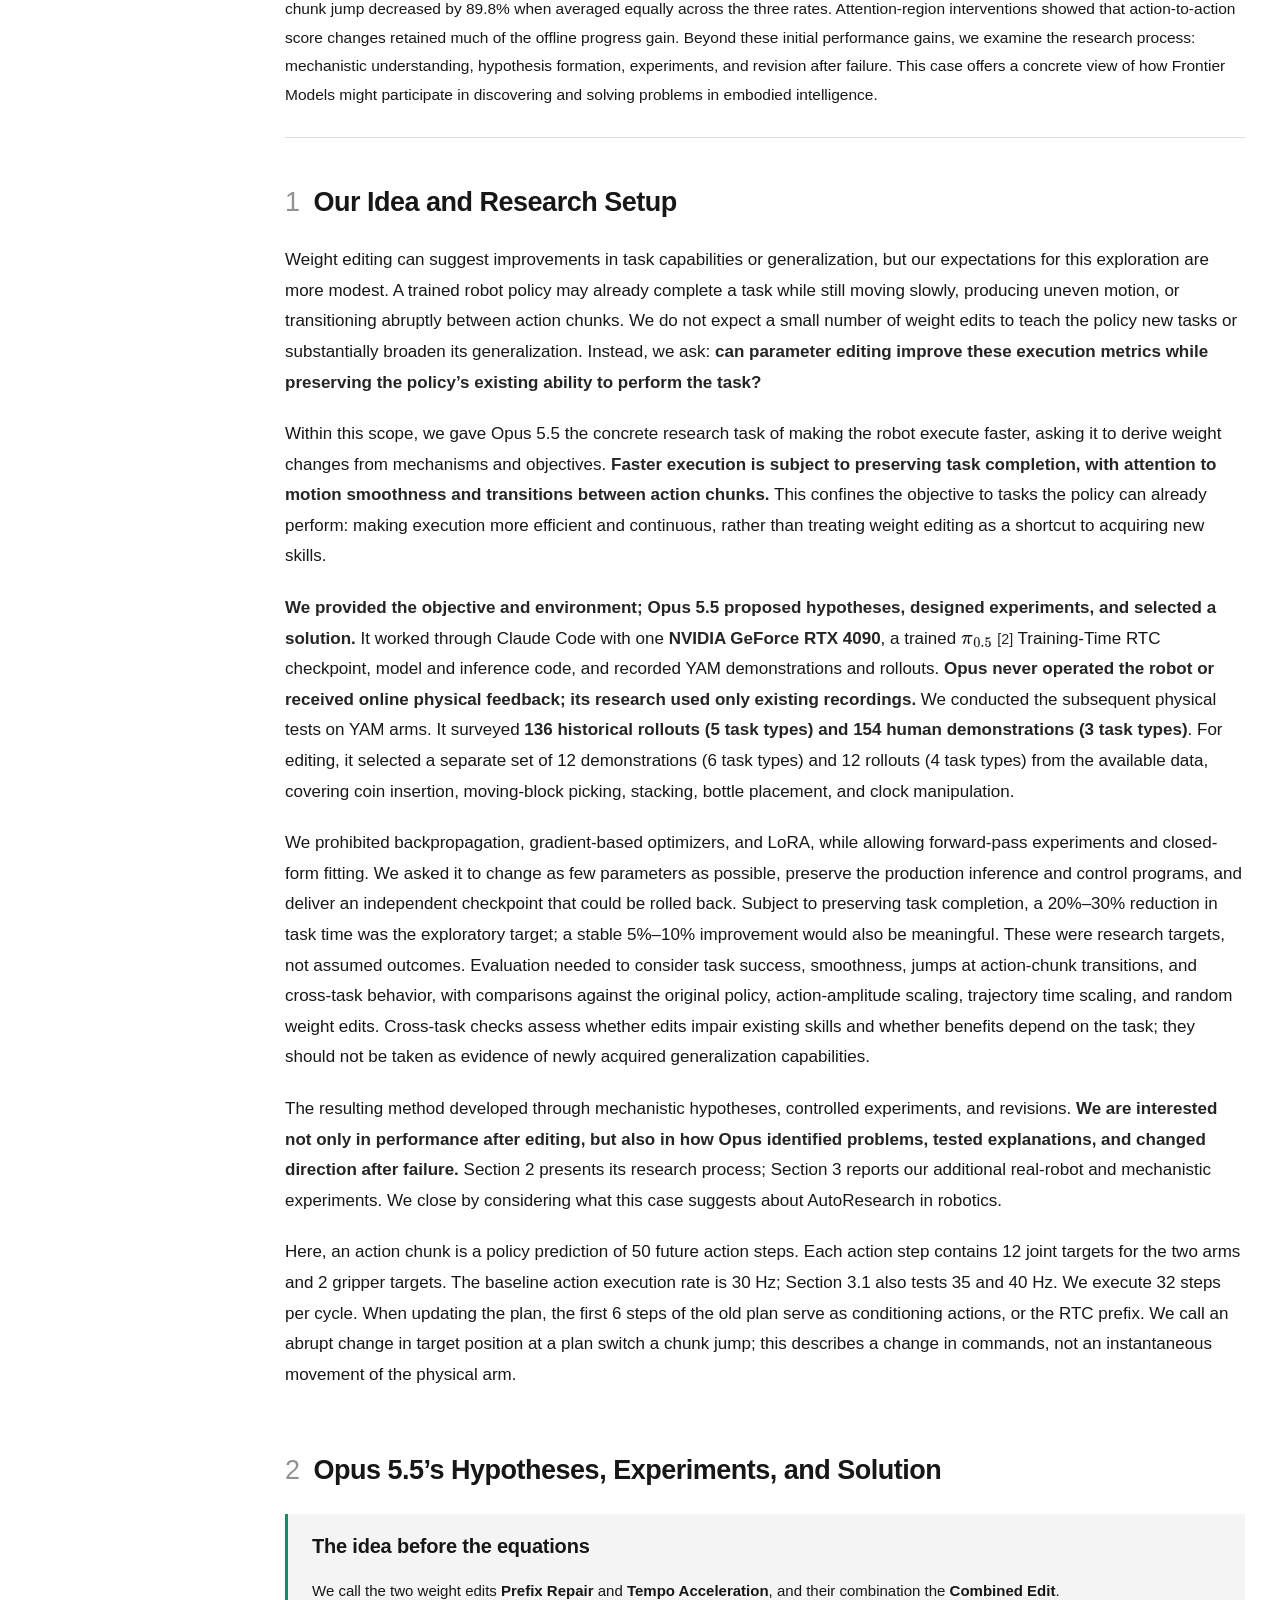
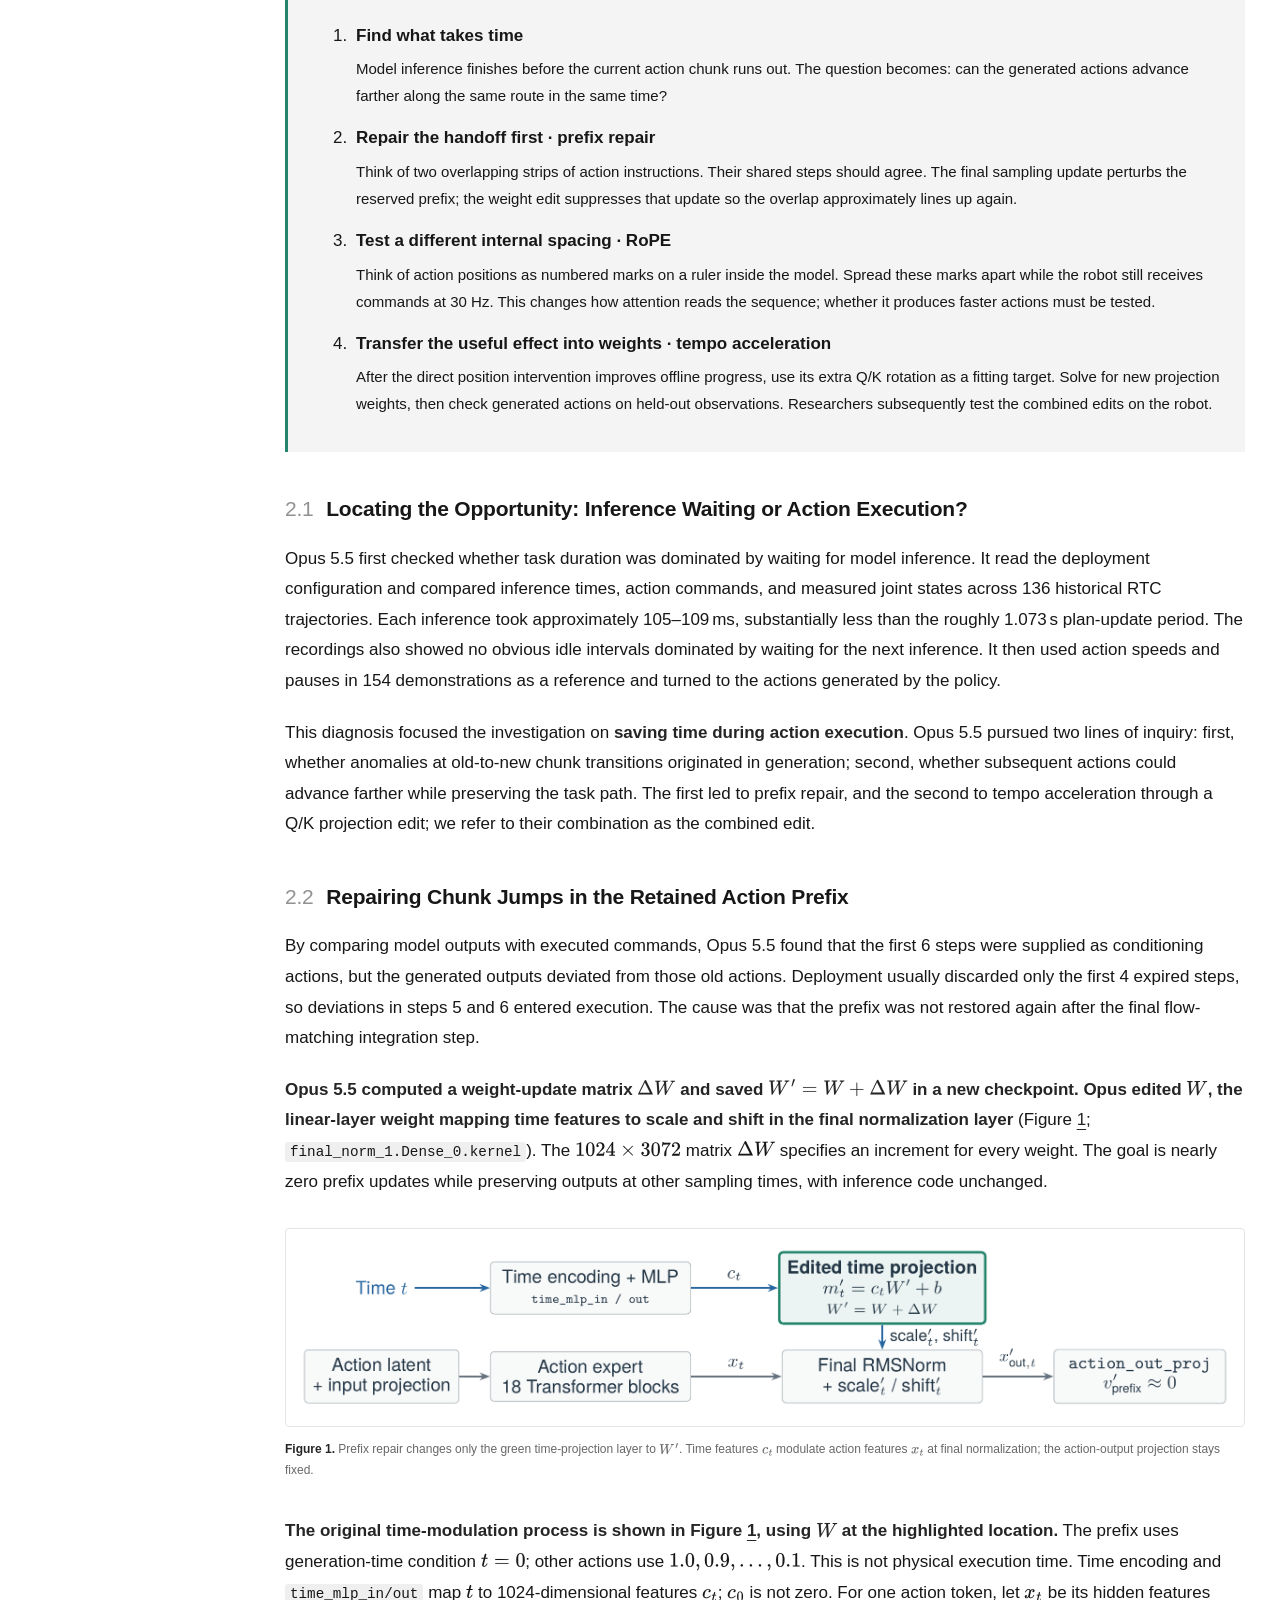
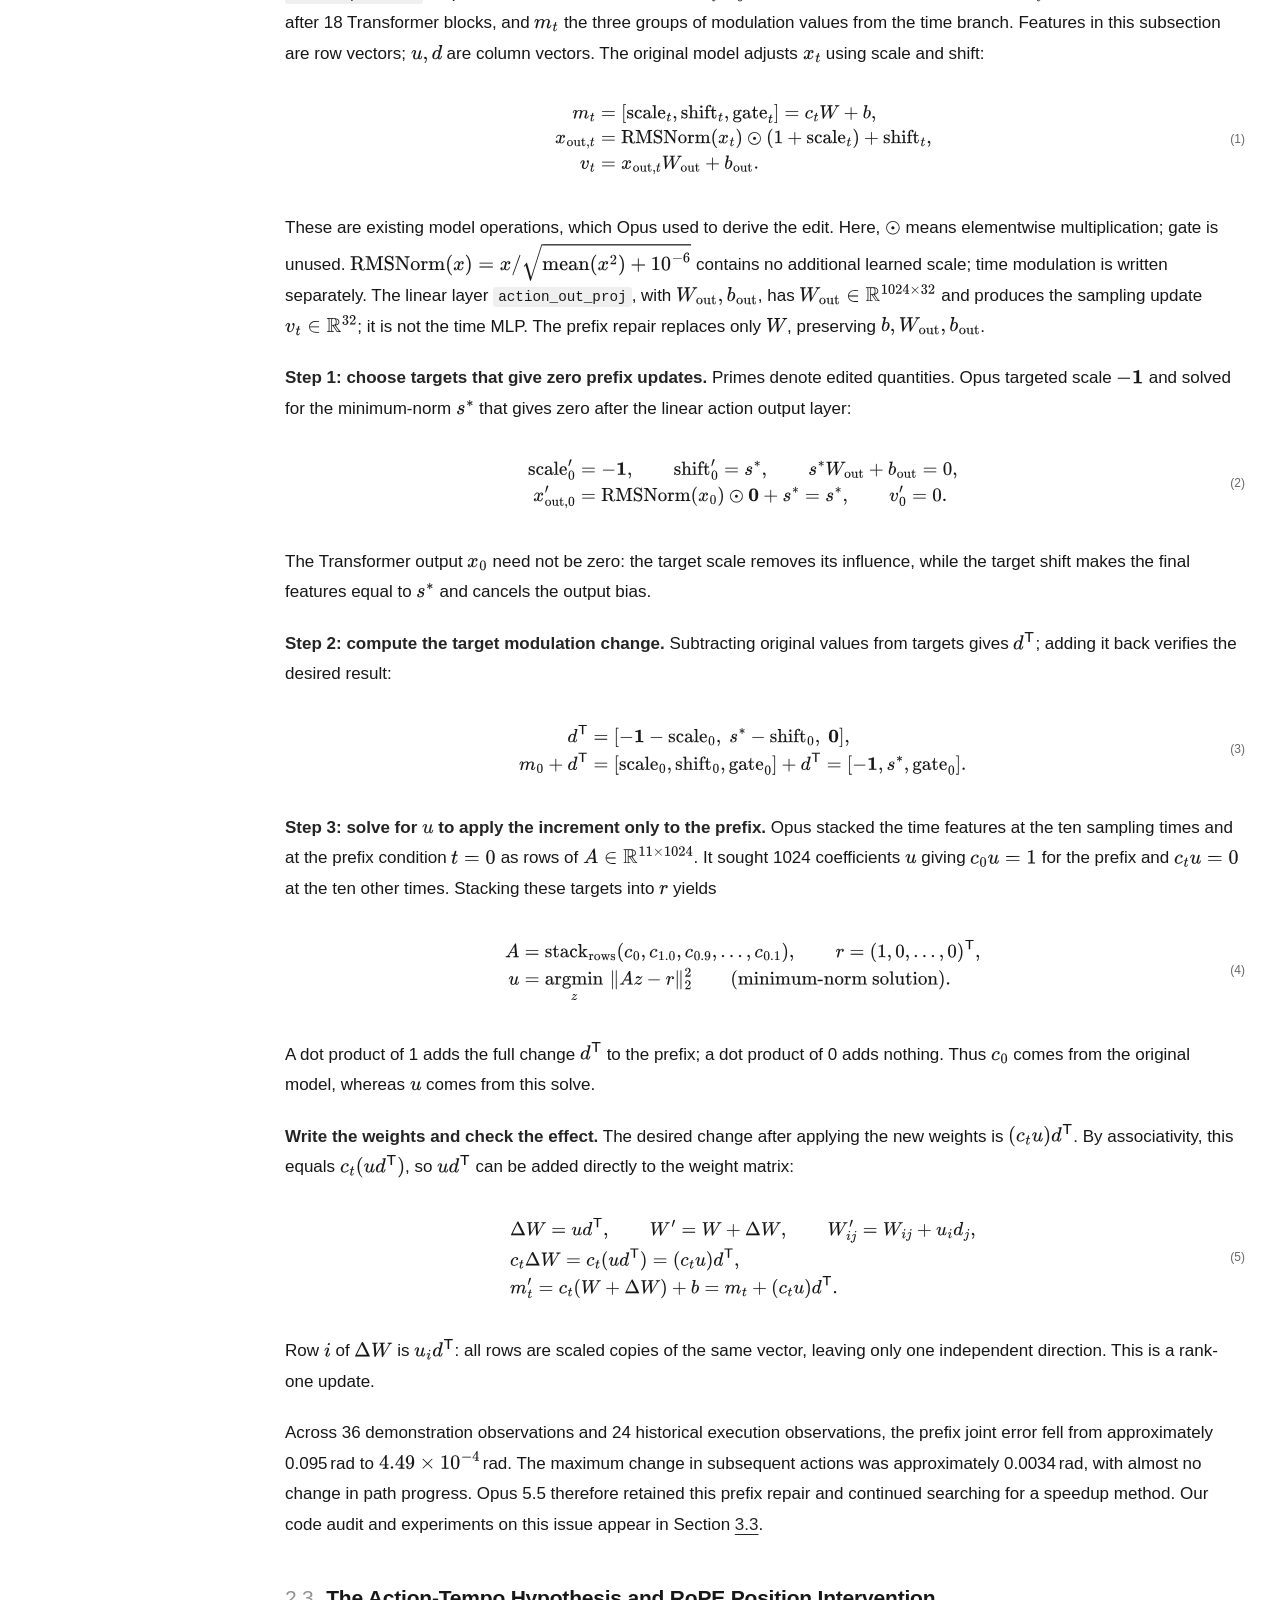
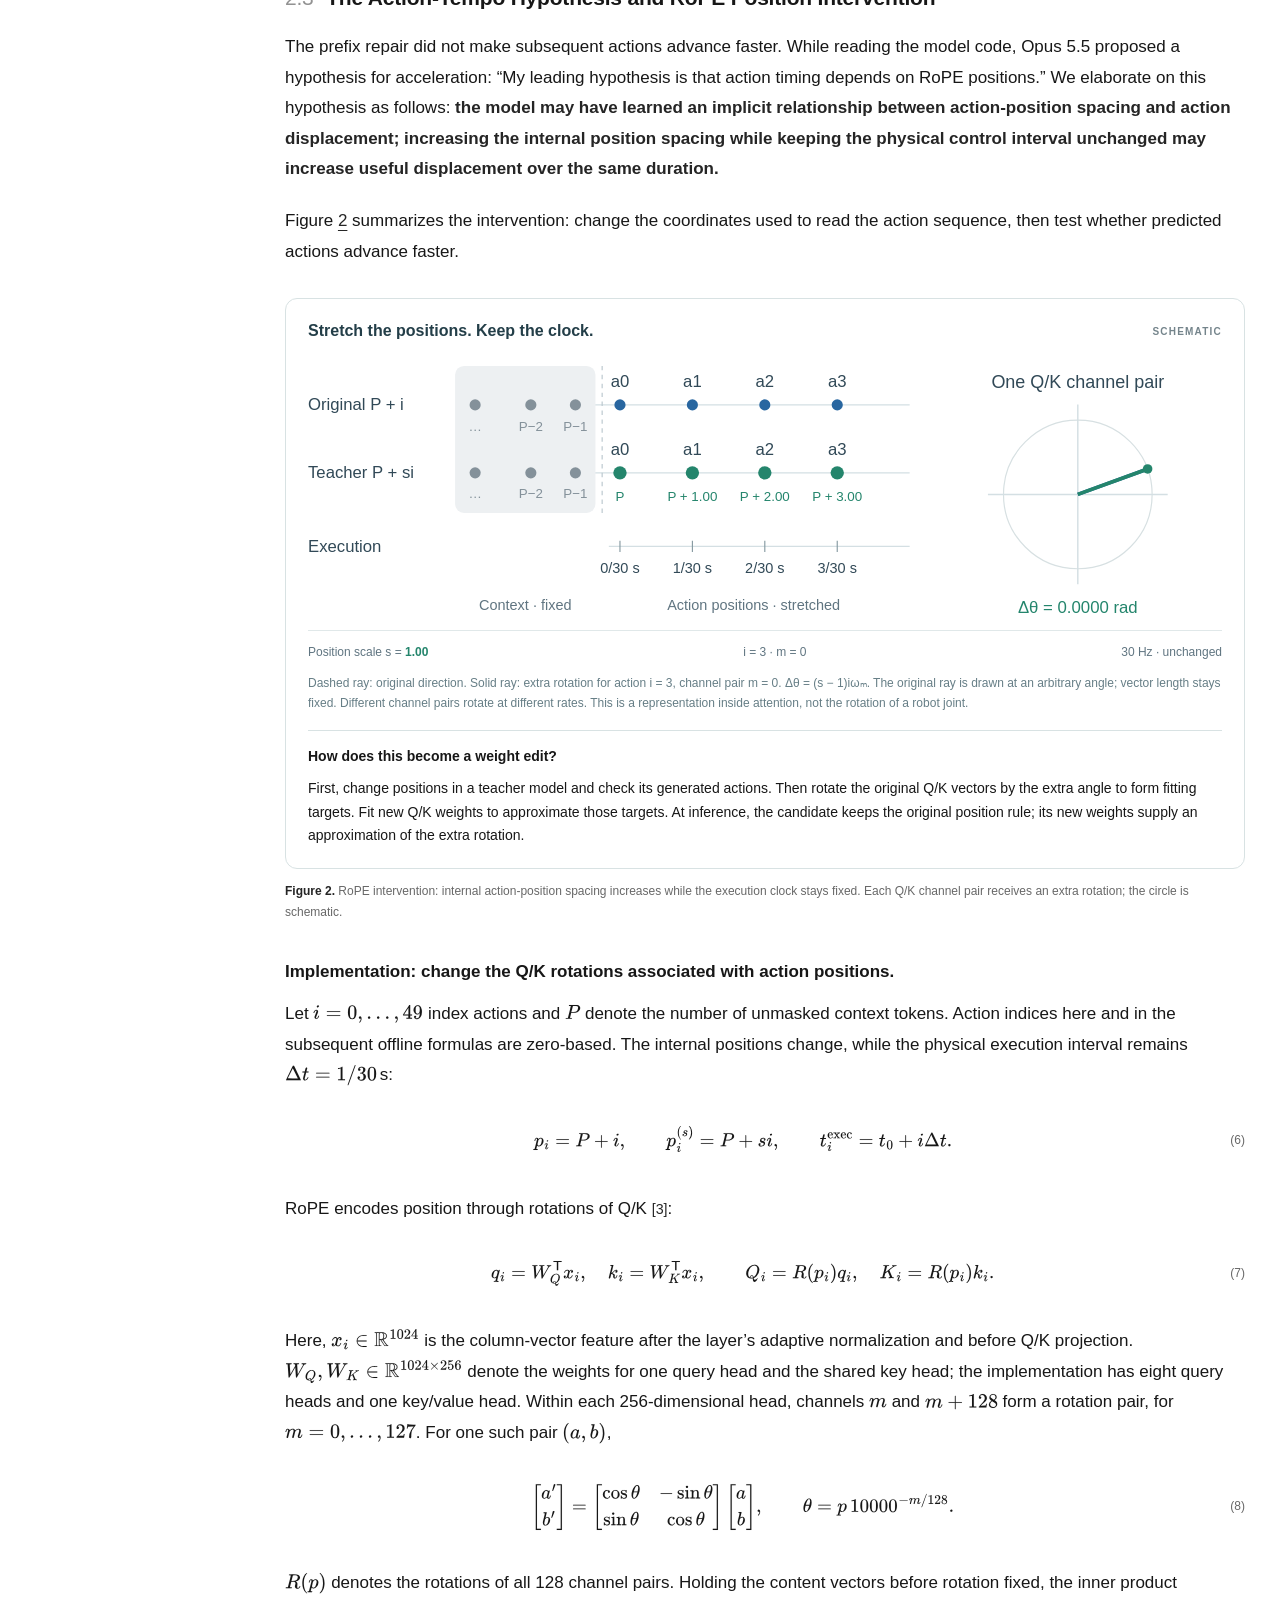
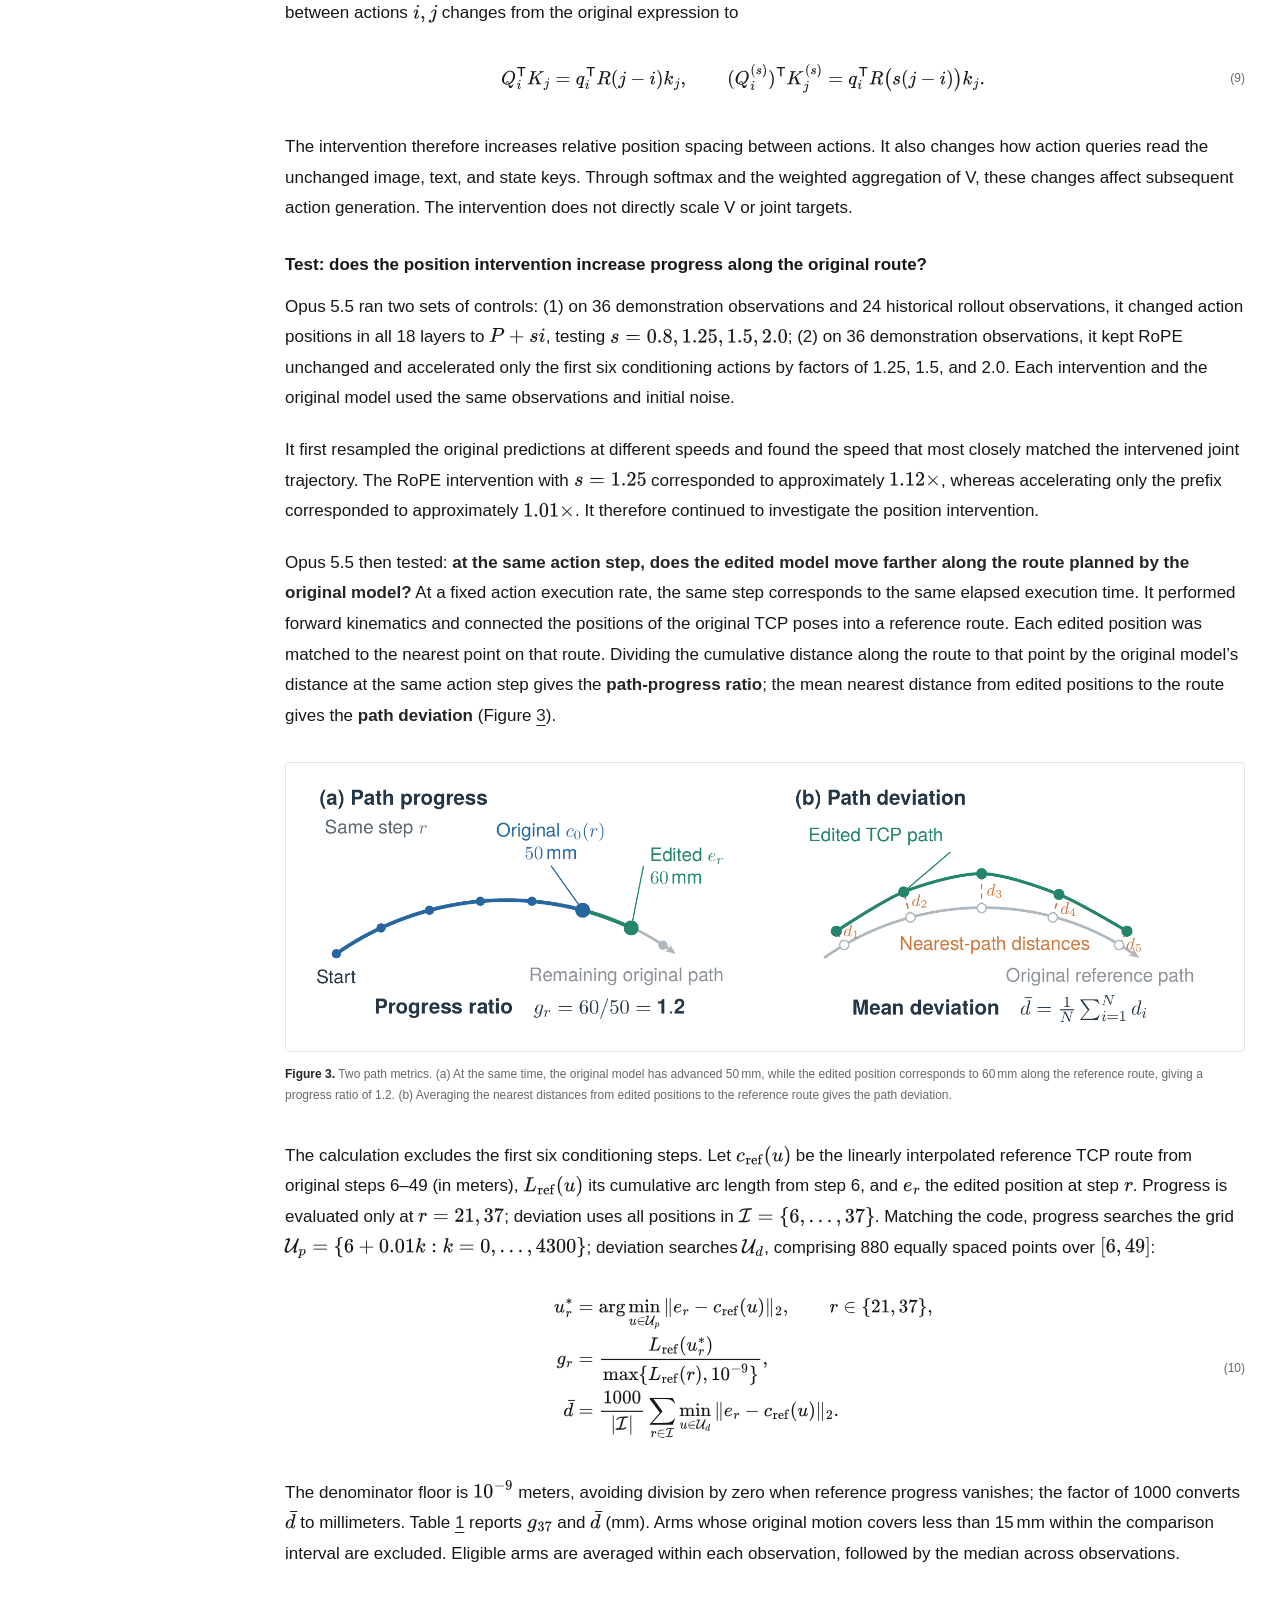
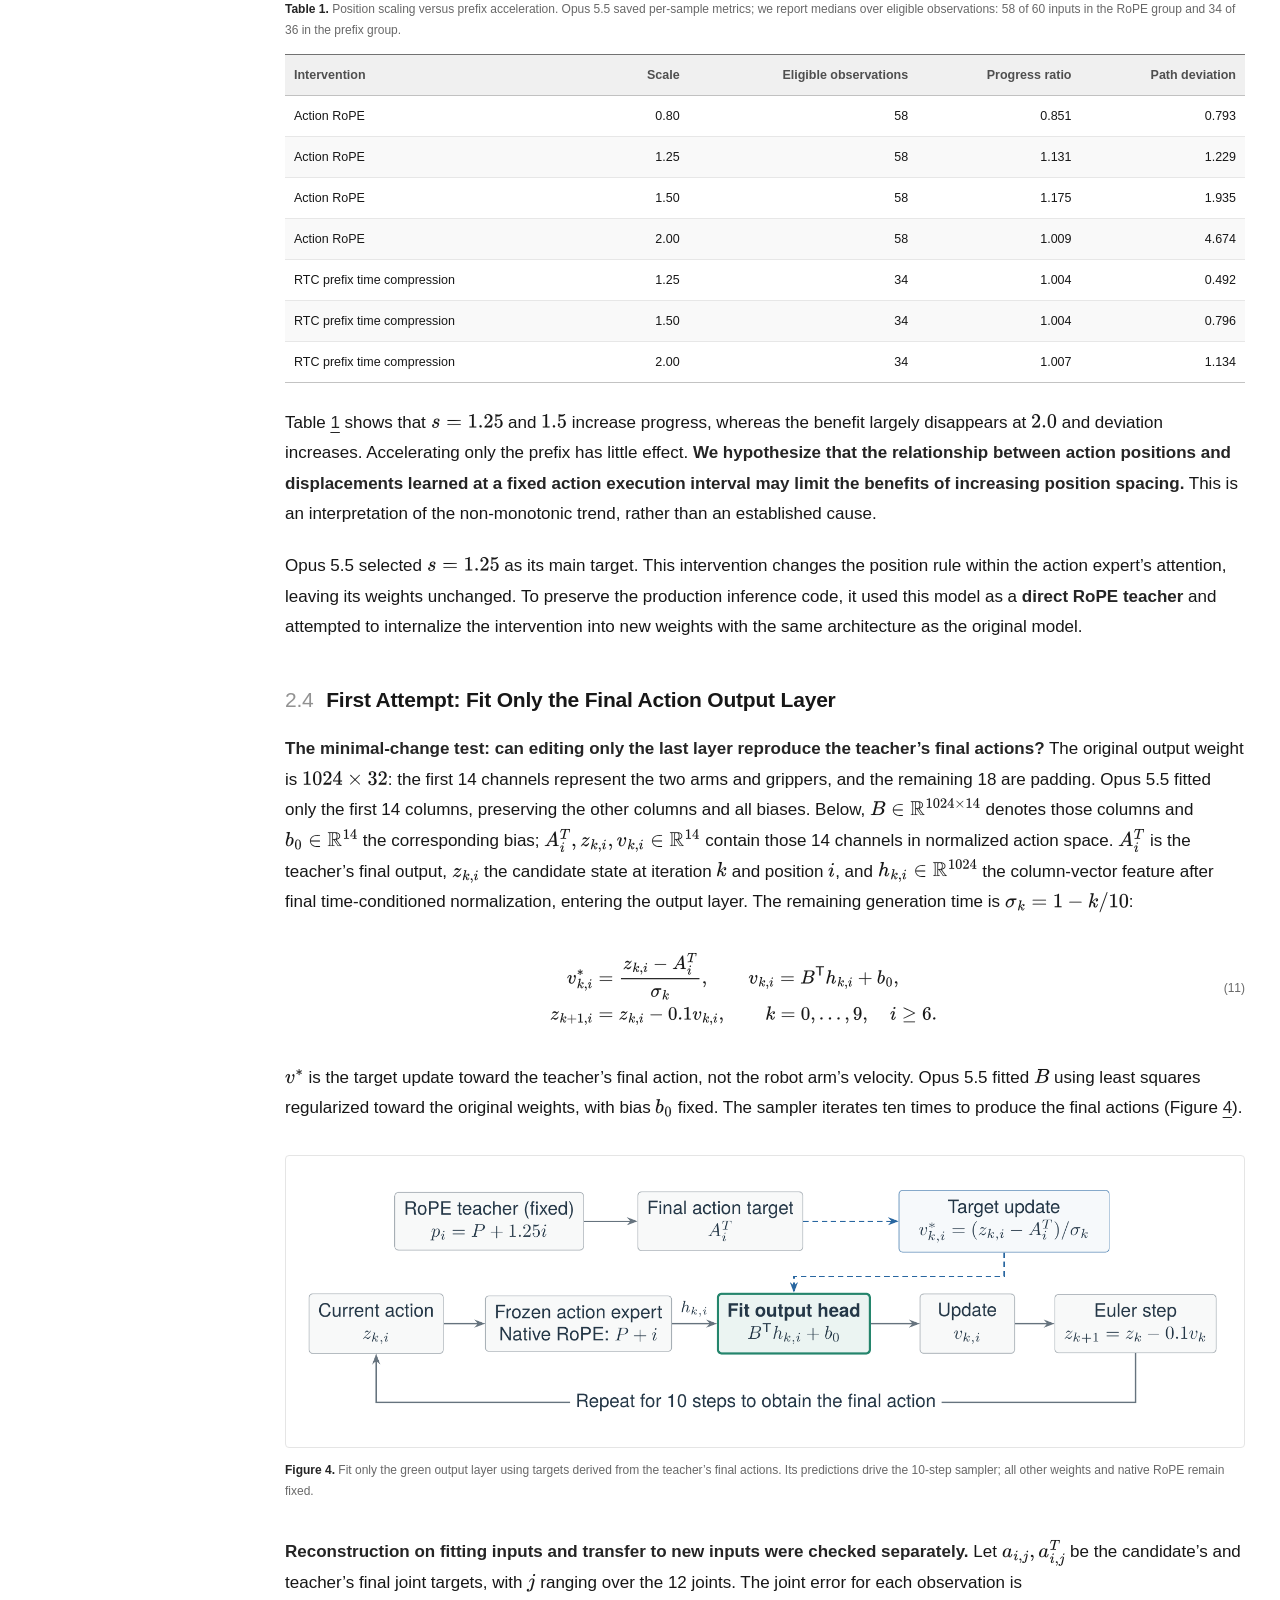
==== commit 865bbd3d: "Clarify weight editing motivation and add SII affiliation" ====
--- a/en/index.html
+++ b/en/index.html
@@ -201,9 +201,9 @@
 <div class="page-layout">
 <aside class="sidebar"><nav aria-label="On this page"><p class="toc-label">On this page</p><div class="toc-group"><h2 class="toc-group-title">Quick Review</h2><ol class="toc"><li class="toc-level-1"><a href="#introduction"><span></span>Introduction</a></li><li class="toc-level-1"><a href="#execution"><span></span>Robot executions</a></li><li class="toc-level-1"><a href="#tldr"><span></span>Findings</a></li><li class="toc-level-2"><a href="#rtc-finding-title"><span>01</span>Prefix repair</a></li><li class="toc-level-2"><a href="#rope-finding-title"><span>02</span>RoPE position scale</a></li><li class="toc-level-2"><a href="#qk-finding-title"><span>03</span>Tempo acceleration</a></li></ol></div><div class="toc-group"><h2 class="toc-group-title">Full Blog</h2><ol class="toc"><li class="toc-level-1"><a href="#abstract"><span></span>Full abstract</a></li><li class="toc-level-1"><a href="#s1"><span>1</span>Our Idea and Research Setup</a></li><li class="toc-level-1"><a href="#s2"><span>2</span>Opus 5.5’s Hypotheses, Experiments, and Solution</a></li><li class="toc-level-2"><a href="#s2-1"><span>2.1</span>Locating the Opportunity: Inference Waiting or Action Execution?</a></li><li class="toc-level-2"><a href="#s2-2"><span>2.2</span>Repairing Chunk Jumps in the Retained Action Prefix</a></li><li class="toc-level-2"><a href="#s2-3"><span>2.3</span>The Action-Tempo Hypothesis and RoPE Position Intervention</a></li><li class="toc-level-2"><a href="#s2-4"><span>2.4</span>First Attempt: Fit Only the Final Action Output Layer</a></li><li class="toc-level-2"><a href="#s2-5"><span>2.5</span>Moving Inside Attention: Fitting Q/K Projections</a></li><li class="toc-level-2"><a href="#s2-6"><span>2.6</span>Adding Parameter Constraints and Testing the Combination with Prefix Repair</a></li><li class="toc-level-2"><a href="#s2-7"><span>2.7</span>Deliverables and Research Cost</a></li><li class="toc-level-1"><a href="#s3"><span>3</span>Our Follow-up Experiments and Analysis</a></li><li class="toc-level-2"><a href="#s3-1"><span>3.1</span>Real-Robot Experiments: Task Time and Action Quality</a></li><li class="toc-level-2"><a href="#s3-2"><span>3.2</span>Mechanism Analysis: Which Attention Changes Preserve the Progress Gain?</a></li><li class="toc-level-2"><a href="#s3-3"><span>3.3</span>Repairing Prefix Consistency in Parameter Space</a></li><li class="toc-level-1"><a href="#closing-thoughts"><span></span>Closing Thoughts</a></li><li class="toc-level-1"><a href="#references"><span></span>References</a></li><li class="toc-level-1"><a href="#bibtex"><span></span>BibTeX</a></li></ol></div><a class="back-to-top" href="#top">↑ Back to top</a></nav></aside>
 <main id="article"><article>
-<header class="article-header"><p class="eyebrow">ROBOTICS · WEIGHT EDITING · AUTORESEARCH</p><h1>We Asked Opus-5.5 to Edit π₀.₅’s Weights. AutoResearch Made It Happen.</h1><p class="subtitle"><em>Two findings: a RoPE-based route to faster robot actions and an unexpected RTC prefix bug.</em></p><div class="authors">Ziyang Gong<sup>1,2</sup> · Kaifeng Zheng<sup>1,2</sup> · Yingrui Huang<sup>1</sup> · Wendi Chen<sup>2</sup> · Jiaguo Tian<sup>1,2</sup> · Junkai Yang<sup>1,2</sup> · Minghuan Liu<sup>1</sup> · Zhenjie Yang<sup>3</sup></div><div class="affiliations"><span><sup>1</sup> Shanghai Innovation Institute</span><span><sup>2</sup> Shanghai Jiao Tong University</span><span><sup>3</sup> The University of Hong Kong</span></div><div class="article-meta"><span>Blog</span><span>·</span><span>Quick read · 10 min</span><span>/</span><span>Full read · 40 min</span></div></header>
-
-<section class="article-introduction" id="introduction" aria-label="Introduction"><div class="research-opener"><h2>One Frontier Model. One policy. <br>Two weight edits.</h2><div class="research-facts"><div><b>One Frontier Model</b><span>Opus 5.5</span></div><div><b>One robot policy</b><span>π₀.₅</span></div><div><b>One GPU</b><span>RTX 4090</span></div><div><b>~111 minutes</b><span>Offline research</span></div><div><b>−12.0%</b><span>Mean bottle time at 40 Hz · 17.99 → 15.83 s</span></div><div><b>−89.8%</b><span>Mean chunk jump across 30/35/40 Hz · 30.88 → 3.14 mm</span></div></div></div><p>Recent progress in Weight Editing made us wonder: <strong>when a Frontier Model directly edits the weights of a trained robot policy, how does it find changes that work?</strong> We gave Opus-5.5 the task of making a robot move faster by editing its policy’s weights. What followed was <strong>an AutoResearch process of forming hypotheses, running experiments, and revising its approach after failures.</strong></p><p><strong>Opus proposed that RoPE action positions could influence motion timing, tested that hypothesis, and fitted the useful intervention into Q/K weights. It also found an unexpected prefix-handling bug and encoded a repair in the time-modulation weights.</strong> In our real-robot bottle-placement tests, both the original and edited policies achieved a <strong>100%</strong> success rate, while the edited policy achieved consistently shorter completion times at action execution frequencies of <strong>30</strong>, <strong>35</strong>, and <strong>40</strong> Hz: <strong>4.3%</strong>, <strong>7.4%</strong>, and <strong>12.0%</strong> reductions against the original policy at each matched rate. Across the three rates, mean chunk jump fell from <strong>30.88</strong> to <strong>3.14</strong> mm, a reduction of <strong>89.8%</strong>. The improvement in chunk jumps does diminish as execution frequency rises: <strong>94.5%</strong> at <strong>30</strong> Hz, <strong>90.7%</strong> at <strong>35</strong> Hz, and <strong>85.2%</strong> at <strong>40</strong> Hz.</p><p>Opus demonstrated a strong understanding of parameter space. <strong>But we believe the success of these edits depended not only on parameter editing itself, but to a greater extent on its AutoResearch ability to discover problems, design experiments, and solve them.</strong></p></section>
+<header class="article-header"><p class="eyebrow">ROBOTICS · WEIGHT EDITING · AUTORESEARCH</p><h1>We Asked Opus-5.5 to Edit π₀.₅’s Weights. AutoResearch Made It Happen.</h1><p class="subtitle"><em>Two findings: a RoPE-based route to faster robot actions and an unexpected RTC prefix bug.</em></p><div class="authors">Ziyang Gong<sup>1,2</sup> · Kaifeng Zheng<sup>1,2</sup> · Yingrui Huang<sup>1</sup> · Wendi Chen<sup>1,2</sup> · Jiaguo Tian<sup>1,2</sup> · Junkai Yang<sup>1,2</sup> · Minghuan Liu<sup>1</sup> · Zhenjie Yang<sup>3</sup></div><div class="affiliations"><span><sup>1</sup> Shanghai Innovation Institute</span><span><sup>2</sup> Shanghai Jiao Tong University</span><span><sup>3</sup> The University of Hong Kong</span></div><div class="article-meta"><span>Blog</span><span>·</span><span>Quick read · 10 min</span><span>/</span><span>Full read · 40 min</span></div></header>
+
+<section class="article-introduction" id="introduction" aria-label="Introduction"><div class="research-opener"><h2>One Frontier Model. One policy. <br>Two weight edits.</h2><div class="research-facts"><div><b>One Frontier Model</b><span>Opus 5.5</span></div><div><b>One robot policy</b><span>π₀.₅</span></div><div><b>One GPU</b><span>RTX 4090</span></div><div><b>~111 minutes</b><span>Offline research</span></div><div><b>−12.0%</b><span>Mean bottle time at 40 Hz · 17.99 → 15.83 s</span></div><div><b>−89.8%</b><span>Mean chunk jump across 30/35/40 Hz · 30.88 → 3.14 mm</span></div></div></div><p>Recent progress in Weight Editing made us wonder: <strong>when a Frontier Model directly edits the weights of a trained robot policy, how does it find changes that work?</strong> We gave Opus-5.5 the task of making a robot move faster by editing its policy’s weights. What followed was <strong>an AutoResearch process of forming hypotheses, running experiments, and revising its approach after failures.</strong></p><p><strong>Motivation and task requirements.</strong> Our expectations for this experiment are modest: we do not expect simple weight edits to give a policy new task capabilities or substantially improve its generalization. We ask whether <strong>weight editing can improve execution speed, motion smoothness, and transitions between action chunks while preserving the policy’s existing ability to perform the task.</strong> Our task is therefore deliberately scoped: edit a trained policy’s weights so that the robot completes tasks it can already perform more efficiently and with smoother transitions, subject to preserving its ability to complete those tasks.</p><p><strong>Opus proposed that RoPE action positions could influence motion timing, tested that hypothesis, and fitted the useful intervention into Q/K weights. It also found an unexpected prefix-handling bug and encoded a repair in the time-modulation weights.</strong> In our real-robot bottle-placement tests, both the original and edited policies achieved a <strong>100%</strong> success rate, while the edited policy achieved consistently shorter completion times at action execution frequencies of <strong>30</strong>, <strong>35</strong>, and <strong>40</strong> Hz: <strong>4.3%</strong>, <strong>7.4%</strong>, and <strong>12.0%</strong> reductions against the original policy at each matched rate. Across the three rates, mean chunk jump fell from <strong>30.88</strong> to <strong>3.14</strong> mm, a reduction of <strong>89.8%</strong>. The improvement in chunk jumps does diminish as execution frequency rises: <strong>94.5%</strong> at <strong>30</strong> Hz, <strong>90.7%</strong> at <strong>35</strong> Hz, and <strong>85.2%</strong> at <strong>40</strong> Hz.</p><p>Opus demonstrated a strong understanding of parameter space. <strong>But we believe the success of these edits depended not only on parameter editing itself, but to a greater extent on its AutoResearch ability to discover problems, design experiments, and solve them.</strong></p></section>
 <div class="findings video-intro"><section class="execution-showcase" id="execution" aria-labelledby="execution-title"><div class="execution-heading"><div><p class="finding-eyebrow">THEN WE TESTED IT ON YAM</p><h3 id="execution-title">Original vs. edited at 30, 35, and 40 Hz.</h3></div><a href="#matched-frequency-videos">All three runs at each rate ↗</a></div>
 <div class="frequency-results"><div><b>30 Hz</b><strong>−4.3%</strong><span>Mean time</span><p>22.42 → 21.46 s</p></div><div><b>35 Hz</b><strong>−7.4%</strong><span>Mean time</span><p>19.43 → 17.99 s</p></div><div><b>40 Hz</b><strong>−12.0%</strong><span>Mean time</span><p>17.99 → 15.83 s</p></div></div>
 <p class="frequency-explanation">Same layout, three runs per condition. The values above compare mean completion times, original → edited; the video shows the median-duration original run and the fastest edited run at each rate.</p>
@@ -274,12 +274,13 @@
 </section>
 <details class="mobile-toc"><summary>On this page</summary><nav aria-label="Table of contents"><div class="toc-group"><h2 class="toc-group-title">Quick Review</h2><ol class="toc"><li class="toc-level-1"><a href="#introduction"><span></span>Introduction</a></li><li class="toc-level-1"><a href="#execution"><span></span>Robot executions</a></li><li class="toc-level-1"><a href="#tldr"><span></span>Findings</a></li><li class="toc-level-2"><a href="#rtc-finding-title"><span>01</span>Prefix repair</a></li><li class="toc-level-2"><a href="#rope-finding-title"><span>02</span>RoPE position scale</a></li><li class="toc-level-2"><a href="#qk-finding-title"><span>03</span>Tempo acceleration</a></li></ol></div><div class="toc-group"><h2 class="toc-group-title">Full Blog</h2><ol class="toc"><li class="toc-level-1"><a href="#abstract"><span></span>Full abstract</a></li><li class="toc-level-1"><a href="#s1"><span>1</span>Our Idea and Research Setup</a></li><li class="toc-level-1"><a href="#s2"><span>2</span>Opus 5.5’s Hypotheses, Experiments, and Solution</a></li><li class="toc-level-2"><a href="#s2-1"><span>2.1</span>Locating the Opportunity: Inference Waiting or Action Execution?</a></li><li class="toc-level-2"><a href="#s2-2"><span>2.2</span>Repairing Chunk Jumps in the Retained Action Prefix</a></li><li class="toc-level-2"><a href="#s2-3"><span>2.3</span>The Action-Tempo Hypothesis and RoPE Position Intervention</a></li><li class="toc-level-2"><a href="#s2-4"><span>2.4</span>First Attempt: Fit Only the Final Action Output Layer</a></li><li class="toc-level-2"><a href="#s2-5"><span>2.5</span>Moving Inside Attention: Fitting Q/K Projections</a></li><li class="toc-level-2"><a href="#s2-6"><span>2.6</span>Adding Parameter Constraints and Testing the Combination with Prefix Repair</a></li><li class="toc-level-2"><a href="#s2-7"><span>2.7</span>Deliverables and Research Cost</a></li><li class="toc-level-1"><a href="#s3"><span>3</span>Our Follow-up Experiments and Analysis</a></li><li class="toc-level-2"><a href="#s3-1"><span>3.1</span>Real-Robot Experiments: Task Time and Action Quality</a></li><li class="toc-level-2"><a href="#s3-2"><span>3.2</span>Mechanism Analysis: Which Attention Changes Preserve the Progress Gain?</a></li><li class="toc-level-2"><a href="#s3-3"><span>3.3</span>Repairing Prefix Consistency in Parameter Space</a></li><li class="toc-level-1"><a href="#closing-thoughts"><span></span>Closing Thoughts</a></li><li class="toc-level-1"><a href="#references"><span></span>References</a></li><li class="toc-level-1"><a href="#bibtex"><span></span>BibTeX</a></li></ol></div></nav></details>
 <section class="full-blog-intro" aria-labelledby="full-blog-title"><h2 id="full-blog-title">The Full Blog</h2></section>
-<section class="abstract" id="abstract" aria-labelledby="abstract-title"><h3 id="abstract-title">Abstract</h3><p>Robot policies trained by imitation often inherit the execution tempo of their demonstrations. Yet task semantics, skills, and key interactions can exhibit a degree of temporal invariance. For example, watching the same skill tutorial at 3× or 0.5× speed changes its pace while preserving the core skill knowledge it conveys. Motivated by this idea, we explored whether a Frontier Model could adapt the weights of a trained robot policy to control its execution tempo while retaining task knowledge and manipulation capabilities. Our aim was faster, smoother closed-loop execution while respecting robot dynamics and preserving task success. We gave Opus 5.5 a pretrained <span class="math inline"><mjx-container class="MathJax" jax="SVG" data-tex="\pi_{0.5}" style="position: relative;"><svg xmlns="http://www.w3.org/2000/svg" width="3.522ex" height="1.35ex" role="img" focusable="false" viewBox="0 -431 1556.7 596.6" xmlns:xlink="http://www.w3.org/1999/xlink" aria-hidden="true" style="vertical-align: -0.375ex;"><g stroke="currentColor" fill="currentColor" stroke-width="0" transform="scale(1,-1)"><g data-mml-node="math"><g data-mml-node="msub"><g data-mml-node="mi"><use data-c="1D70B" xlink:href="#MJX-TEX-I-1D70B"></use></g><g data-mml-node="TeXAtom" transform="translate(603,-150) scale(0.707)" data-mjx-texclass="ORD"><g data-mml-node="mn"><use data-c="30" xlink:href="#MJX-TEX-N-30"></use><use data-c="2E" xlink:href="#MJX-TEX-N-2E" transform="translate(500,0)"></use><use data-c="35" xlink:href="#MJX-TEX-N-35" transform="translate(778,0)"></use></g></g></g></g></g></svg><mjx-assistive-mml unselectable="on" display="inline"><math xmlns="http://www.w3.org/1998/Math/MathML"><msub><mi>π</mi><mrow data-mjx-texclass="ORD"><mn>0.5</mn></mrow></msub></math></mjx-assistive-mml></mjx-container></span> policy, source code, historical trajectories, and one RTX 4090, requiring a reversible checkpoint without backpropagation or production-code changes. It hypothesized that RoPE action-position spacing influences predicted motion, tested this through controlled experiments, and fitted Q/K projections to approximate the intervention after output-layer fitting failed to generalize. It also discovered an unexpected prefix-handling issue and derived a separate weight edit to reduce chunk jumps. In our real-robot tests at 30, 35, and 40 Hz, mean bottle-placement time decreased by 4.3%, 7.4%, and 12.0% relative to the original policy at each matched rate; mean chunk jump decreased by 89.8% when averaged equally across the three rates. Attention-region interventions showed that action-to-action score changes retained much of the offline progress gain. Beyond these initial performance gains, we examine the research process: mechanistic understanding, hypothesis formation, experiments, and revision after failure. This case offers a concrete view of how Frontier Models might participate in discovering and solving problems in embodied intelligence.</p>
+<section class="abstract" id="abstract" aria-labelledby="abstract-title"><h3 id="abstract-title">Abstract</h3><p>Robot policies trained by imitation often inherit the execution tempo of their demonstrations. Yet task semantics, skills, and key interactions can exhibit a degree of temporal invariance. For example, watching the same skill tutorial at 3× or 0.5× speed changes its pace while preserving the core skill knowledge it conveys. Motivated by this idea, we explored whether a Frontier Model could adapt the weights of a trained robot policy to control its execution tempo while retaining task knowledge and manipulation capabilities. Our aim was faster, smoother closed-loop execution while respecting robot dynamics and preserving task success. The scope was to improve the execution quality of existing skills; we did not expect simple parameter edits to confer new task capabilities or substantially improve generalization. We gave Opus 5.5 a pretrained <span class="math inline"><mjx-container class="MathJax" jax="SVG" data-tex="\pi_{0.5}" style="position: relative;"><svg xmlns="http://www.w3.org/2000/svg" width="3.522ex" height="1.35ex" role="img" focusable="false" viewBox="0 -431 1556.7 596.6" xmlns:xlink="http://www.w3.org/1999/xlink" aria-hidden="true" style="vertical-align: -0.375ex;"><g stroke="currentColor" fill="currentColor" stroke-width="0" transform="scale(1,-1)"><g data-mml-node="math"><g data-mml-node="msub"><g data-mml-node="mi"><use data-c="1D70B" xlink:href="#MJX-TEX-I-1D70B"></use></g><g data-mml-node="TeXAtom" transform="translate(603,-150) scale(0.707)" data-mjx-texclass="ORD"><g data-mml-node="mn"><use data-c="30" xlink:href="#MJX-TEX-N-30"></use><use data-c="2E" xlink:href="#MJX-TEX-N-2E" transform="translate(500,0)"></use><use data-c="35" xlink:href="#MJX-TEX-N-35" transform="translate(778,0)"></use></g></g></g></g></g></svg><mjx-assistive-mml unselectable="on" display="inline"><math xmlns="http://www.w3.org/1998/Math/MathML"><msub><mi>π</mi><mrow data-mjx-texclass="ORD"><mn>0.5</mn></mrow></msub></math></mjx-assistive-mml></mjx-container></span> policy, source code, historical trajectories, and one RTX 4090, requiring a reversible checkpoint without backpropagation or production-code changes. It hypothesized that RoPE action-position spacing influences predicted motion, tested this through controlled experiments, and fitted Q/K projections to approximate the intervention after output-layer fitting failed to generalize. It also discovered an unexpected prefix-handling issue and derived a separate weight edit to reduce chunk jumps. In our real-robot tests at 30, 35, and 40 Hz, mean bottle-placement time decreased by 4.3%, 7.4%, and 12.0% relative to the original policy at each matched rate; mean chunk jump decreased by 89.8% when averaged equally across the three rates. Attention-region interventions showed that action-to-action score changes retained much of the offline progress gain. Beyond these initial performance gains, we examine the research process: mechanistic understanding, hypothesis formation, experiments, and revision after failure. This case offers a concrete view of how Frontier Models might participate in discovering and solving problems in embodied intelligence.</p>
 </section>
 <div class="article-content"><h2 id="s1"><span class="section-number">1 </span>Our Idea and Research Setup<a aria-label="Link to section" class="heading-anchor" href="#s1">#</a></h2>
-<p>We asked whether a Frontier Model could understand the parameters of a trained robot policy and, through a small number of edits, make the robot execute actions and complete tasks faster. We gave this problem to Opus 5.5, asking it to derive weight changes from mechanisms and objectives.</p>
+<p>Weight editing can suggest improvements in task capabilities or generalization, but our expectations for this exploration are more modest. A trained robot policy may already complete a task while still moving slowly, producing uneven motion, or transitioning abruptly between action chunks. We do not expect a small number of weight edits to teach the policy new tasks or substantially broaden its generalization. Instead, we ask: <strong>can parameter editing improve these execution metrics while preserving the policy’s existing ability to perform the task?</strong></p>
+<p>Within this scope, we gave Opus 5.5 the concrete research task of making the robot execute faster, asking it to derive weight changes from mechanisms and objectives. <strong>Faster execution is subject to preserving task completion, with attention to motion smoothness and transitions between action chunks.</strong> This confines the objective to tasks the policy can already perform: making execution more efficient and continuous, rather than treating weight editing as a shortcut to acquiring new skills.</p>
 <p><strong>We provided the objective and environment; Opus 5.5 proposed hypotheses, designed experiments, and selected a solution.</strong> It worked through Claude Code with one <strong>NVIDIA GeForce RTX 4090</strong>, a trained <span class="math inline"><mjx-container class="MathJax" jax="SVG" data-tex="\pi_{0.5}" style="position: relative;"><svg xmlns="http://www.w3.org/2000/svg" width="3.522ex" height="1.35ex" role="img" focusable="false" viewBox="0 -431 1556.7 596.6" xmlns:xlink="http://www.w3.org/1999/xlink" aria-hidden="true" style="vertical-align: -0.375ex;"><g stroke="currentColor" fill="currentColor" stroke-width="0" transform="scale(1,-1)"><g data-mml-node="math"><g data-mml-node="msub"><g data-mml-node="mi"><use data-c="1D70B" xlink:href="#MJX-TEX-I-1D70B"></use></g><g data-mml-node="TeXAtom" transform="translate(603,-150) scale(0.707)" data-mjx-texclass="ORD"><g data-mml-node="mn"><use data-c="30" xlink:href="#MJX-TEX-N-30"></use><use data-c="2E" xlink:href="#MJX-TEX-N-2E" transform="translate(500,0)"></use><use data-c="35" xlink:href="#MJX-TEX-N-35" transform="translate(778,0)"></use></g></g></g></g></g></svg><mjx-assistive-mml unselectable="on" display="inline"><math xmlns="http://www.w3.org/1998/Math/MathML"><msub><mi>π</mi><mrow data-mjx-texclass="ORD"><mn>0.5</mn></mrow></msub></math></mjx-assistive-mml></mjx-container></span>&nbsp;<span class="citation" data-cites="pi05"><a href="#ref-pi05" role="doc-biblioref">[2]</a></span> Training-Time RTC checkpoint, model and inference code, and recorded YAM demonstrations and rollouts. <strong>Opus never operated the robot or received online physical feedback; its research used only existing recordings.</strong> We conducted the subsequent physical tests on YAM arms. It surveyed <strong>136 historical rollouts (5 task types) and 154 human demonstrations (3 task types)</strong>. For editing, it selected a separate set of 12 demonstrations (6 task types) and 12 rollouts (4 task types) from the available data, covering coin insertion, moving-block picking, stacking, bottle placement, and clock manipulation.</p>
-<p>We prohibited backpropagation, gradient-based optimizers, and LoRA, while allowing forward-pass experiments and closed-form fitting. We asked it to change as few parameters as possible, preserve the production inference and control programs, and deliver an independent checkpoint that could be rolled back. A 20%–30% reduction in task time was the exploratory target; a stable 5%–10% improvement would also be meaningful. It needed to check smoothness and cross-task behavior, and compare against the original policy, action-amplitude scaling, trajectory time scaling, and random weight edits.</p>
+<p>We prohibited backpropagation, gradient-based optimizers, and LoRA, while allowing forward-pass experiments and closed-form fitting. We asked it to change as few parameters as possible, preserve the production inference and control programs, and deliver an independent checkpoint that could be rolled back. Subject to preserving task completion, a 20%–30% reduction in task time was the exploratory target; a stable 5%–10% improvement would also be meaningful. These were research targets, not assumed outcomes. Evaluation needed to consider task success, smoothness, jumps at action-chunk transitions, and cross-task behavior, with comparisons against the original policy, action-amplitude scaling, trajectory time scaling, and random weight edits. Cross-task checks assess whether edits impair existing skills and whether benefits depend on the task; they should not be taken as evidence of newly acquired generalization capabilities.</p>
 <p>The resulting method developed through mechanistic hypotheses, controlled experiments, and revisions. <strong>We are interested not only in performance after editing, but also in how Opus identified problems, tested explanations, and changed direction after failure.</strong> Section 2 presents its research process; Section 3 reports our additional real-robot and mechanistic experiments. We close by considering what this case suggests about AutoResearch in robotics.</p>
 <p>Here, an action chunk is a policy prediction of 50 future action steps. Each action step contains 12 joint targets for the two arms and 2 gripper targets. The baseline action execution rate is 30 Hz; Section 3.1 also tests 35 and 40 Hz. We execute 32 steps per cycle. When updating the plan, the first 6 steps of the old plan serve as conditioning actions, or the RTC prefix. We call an abrupt change in target position at a plan switch a chunk jump; this describes a change in commands, not an instantaneous movement of the physical arm.</p>
 <h2 id="s2"><span class="section-number">2 </span>Opus 5.5’s Hypotheses, Experiments, and Solution<a aria-label="Link to section" class="heading-anchor" href="#s2">#</a></h2><aside class="method-intro"><h3>The idea before the equations</h3><p>We call the two weight edits <b>Prefix Repair</b> and <b>Tempo Acceleration</b>, and their combination the <b>Combined Edit</b>.</p><ol><li><b>Find what takes time</b><p>Model inference finishes before the current action chunk runs out. The question becomes: can the generated actions advance farther along the same route in the same time?</p></li><li><b>Repair the handoff first · prefix repair</b><p>Think of two overlapping strips of action instructions. Their shared steps should agree. The final sampling update perturbs the reserved prefix; the weight edit suppresses that update so the overlap approximately lines up again.</p></li><li><b>Test a different internal spacing · RoPE</b><p>Think of action positions as numbered marks on a ruler inside the model. Spread these marks apart while the robot still receives commands at 30 Hz. This changes how attention reads the sequence; whether it produces faster actions must be tested.</p></li><li><b>Transfer the useful effect into weights · tempo acceleration</b><p>After the direct position intervention improves offline progress, use its extra Q/K rotation as a fitting target. Solve for new projection weights, then check generated actions on held-out observations. Researchers subsequently test the combined edits on the robot.</p></li></ol></aside>
@@ -938,11 +939,11 @@
 <p>Table&nbsp;<a data-reference="tab:prefix-e0" data-reference-type="ref" href="#tab:prefix-e0">10</a> shows that, compared with the original <strong>19.16 mm</strong>, the prefix weight edit and the code fix that directly restores the prefix reduce the median transition-step distance to <strong>1.80 and 1.88 mm</strong>, respectively, with very small changes to subsequent actions. This supports their approximate equivalence for prefix repair. Shortening the conditioning prefix to four steps also improves this particular comparison, but does not eliminate the same issue when actual latency is shorter than the conditioning length.</p>
 <p><strong>By editing time-modulation weights to make updates to the conditioning prefix close to zero, Opus repaired in parameter space a bug left unhandled by the official public code: when actual latency is shorter than the preset prefix, conditioning actions altered by sampling updates may still enter the execution sequence.</strong> This prefix protection is especially important for deployments requiring IK, where a margin must be reserved for latency fluctuations. We did not specify this defect; Opus discovered it during its research and produced a parameter-level repair under the constraint of leaving inference code unchanged.</p>
 <h2 class="unnumbered" id="closing-thoughts">Closing Thoughts<a aria-label="Link to section" class="heading-anchor" href="#closing-thoughts">#</a></h2>
-<p>We expected a moment of magic: Claude would intuitively change a few weights, and the robot would move faster. That is not what happened. <strong>We believe the key to this Weight Editing result was the Frontier Model’s AutoResearch ability:</strong> understanding mechanisms, finding problems, testing hypotheses, and revising its approach after failure. Its understanding of parameter space made the edits possible; the research process helped it find edits worth making.</p>
+<p>This exploration focuses on improving execution quality while preserving existing task capabilities. The results provide initial evidence of better execution speed and action transitions under the tested tasks and conditions; they do not establish new task capabilities or stronger generalization. <strong>We believe the key to this Weight Editing result was the Frontier Model’s AutoResearch ability:</strong> understanding mechanisms, finding problems, testing hypotheses, and revising its approach after failure. Its understanding of parameter space made the edits possible; the research process helped it find edits worth making.</p>
 <p>This raises a more important question: when Frontier Models can draw on multiple domains to propose hypotheses, design experiments, and revise their methods, what could this AutoResearch capability change about how we discover and solve scientific problems in embodied intelligence?</p>
 <p>As Frontier Models internalize more robotics knowledge, how will the next generation, and the generations after it, <strong>change the way we ask questions, test ideas, and pursue research</strong>? This case cannot answer that yet. But it makes those questions concrete, and leaves us eager to see what comes next.</p>
 <p><strong>One possible shift is that formulating research tasks will become increasingly important.</strong> As models take on more exploration and validation, we need to think more carefully: how can we translate practical robotics needs into well-defined research tasks suited to AutoResearch? And how can we identify more meaningful scientific problems?</p>
-<p>We asked for faster robot execution, yet Opus also found a prefix-consistency issue. This suggests that defining the task need not end when research begins: <strong>models may help us discover new problems as well as solve existing ones.</strong> A direction worth exploring is how to apply this capability to important problems in robotics that have yet to be clearly formulated.</p>
+<p>We set faster robot execution as the concrete objective, subject to preserving existing task capabilities, yet Opus also found a prefix-consistency issue affecting action transitions. This suggests that defining the task need not end when research begins: <strong>models may help us discover new problems as well as solve existing ones.</strong> A direction worth exploring is how to apply this capability to important problems in robotics that have yet to be clearly formulated.</p>
 <p>We hope this article offers a glimpse into <strong>Frontier Models for Robotics</strong>. We are even more curious to see whether the next idea tested by <strong>Frontier Models</strong> might also change our understanding of Robotics Research.</p>
 <h2 id="references">References</h2><ol class="references" role="doc-bibliography"><li id="ref-wsp"><p>Rikiya Takehi, Jayden Teoh, Alex Zhang, Omar Khattab. <em>Sparks of Weight-Space Programming: LLMs can natively read &amp; write neural network weights</em>. MIT CSAIL, 2026. <a href="https://rikiyat.github.io/blog/weight-space-programming/" class="uri">https://rikiyat.github.io/blog/weight-space-programming/</a>.</p>
 </li><li id="ref-pi05"><p>Physical Intelligence et al. <em><span class="math inline"><mjx-container class="MathJax" jax="SVG" data-tex="\pi_{0.5}" style="position: relative;"><svg xmlns="http://www.w3.org/2000/svg" width="3.522ex" height="1.35ex" role="img" focusable="false" viewBox="0 -431 1556.7 596.6" xmlns:xlink="http://www.w3.org/1999/xlink" aria-hidden="true" style="vertical-align: -0.375ex;"><g stroke="currentColor" fill="currentColor" stroke-width="0" transform="scale(1,-1)"><g data-mml-node="math"><g data-mml-node="msub"><g data-mml-node="mi"><use data-c="1D70B" xlink:href="#MJX-TEX-I-1D70B"></use></g><g data-mml-node="TeXAtom" transform="translate(603,-150) scale(0.707)" data-mjx-texclass="ORD"><g data-mml-node="mn"><use data-c="30" xlink:href="#MJX-TEX-N-30"></use><use data-c="2E" xlink:href="#MJX-TEX-N-2E" transform="translate(500,0)"></use><use data-c="35" xlink:href="#MJX-TEX-N-35" transform="translate(778,0)"></use></g></g></g></g></g></svg><mjx-assistive-mml unselectable="on" display="inline"><math xmlns="http://www.w3.org/1998/Math/MathML"><msub><mi>π</mi><mrow data-mjx-texclass="ORD"><mn>0.5</mn></mrow></msub></math></mjx-assistive-mml></mjx-container></span>: a Vision-Language-Action Model with Open-World Generalization</em>. arXiv:2504.16054, 2025. <a href="https://arxiv.org/abs/2504.16054" class="uri">https://arxiv.org/abs/2504.16054</a>.</p>
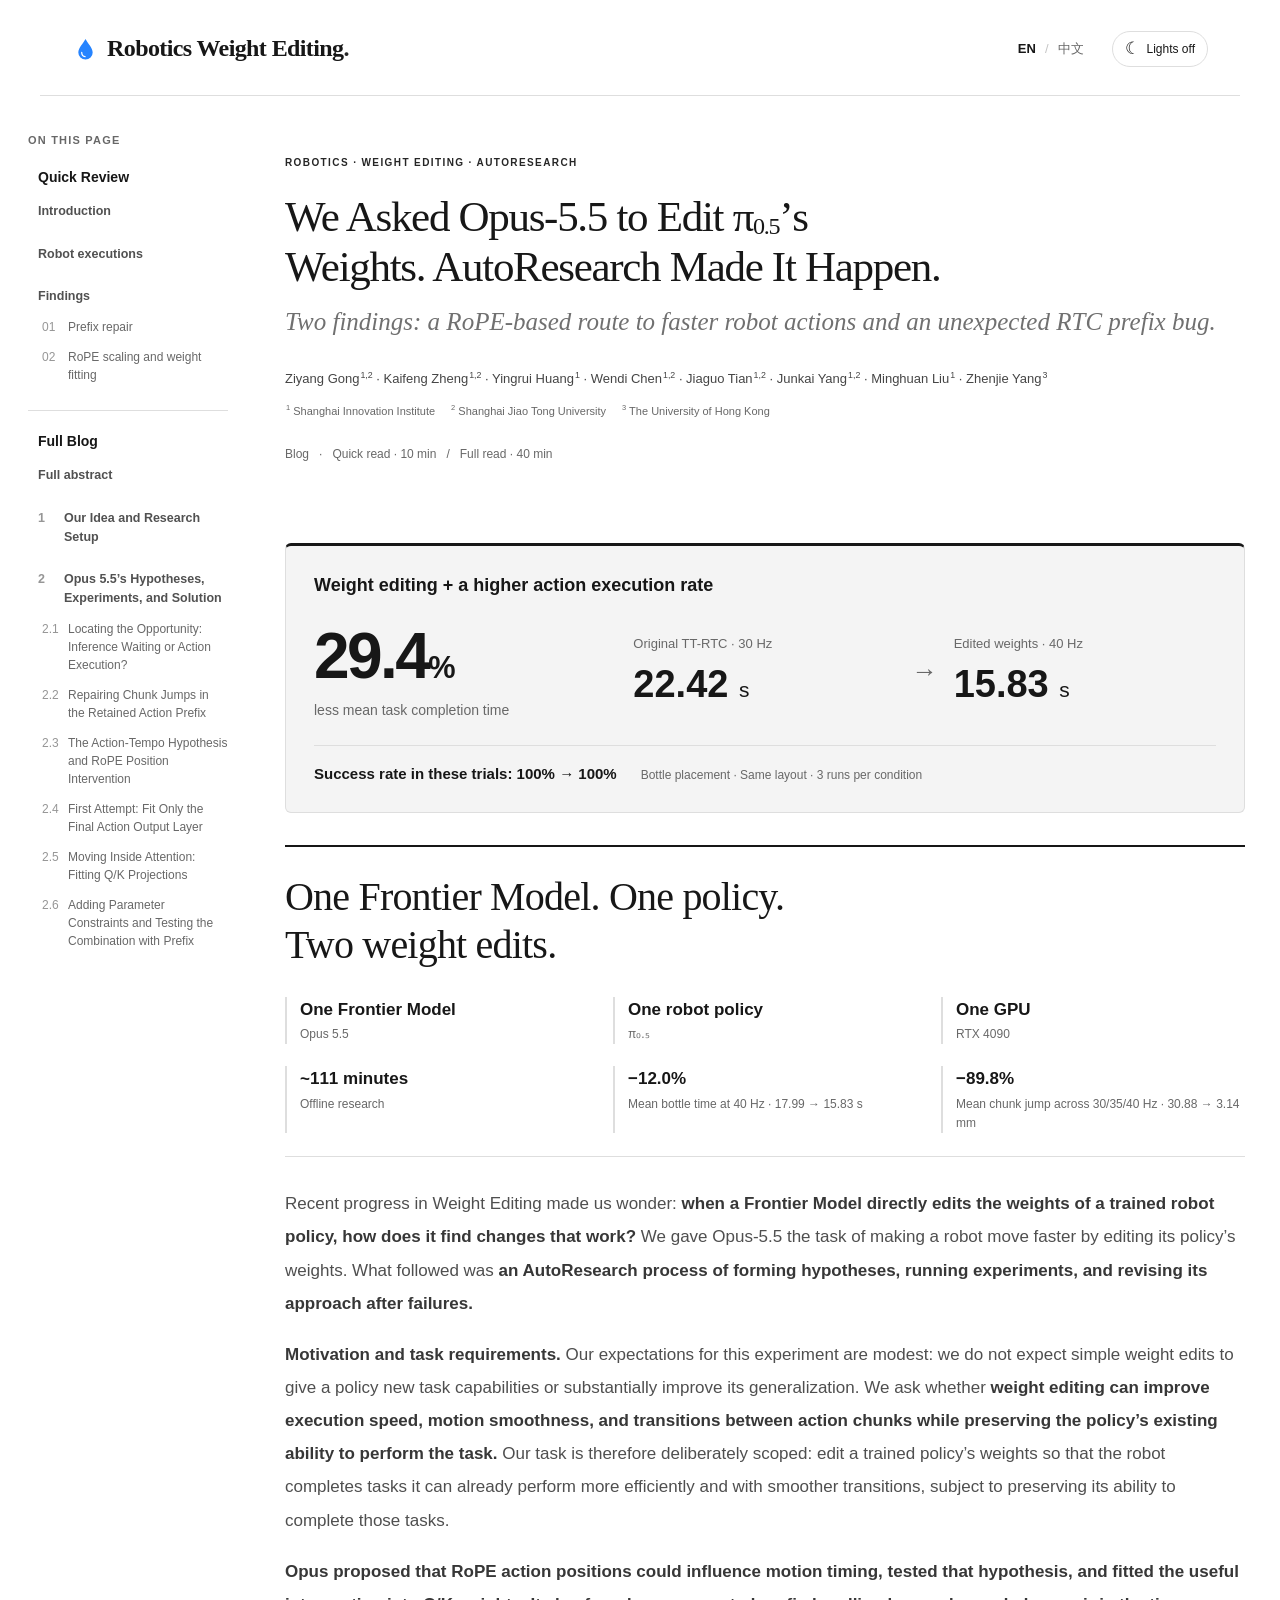
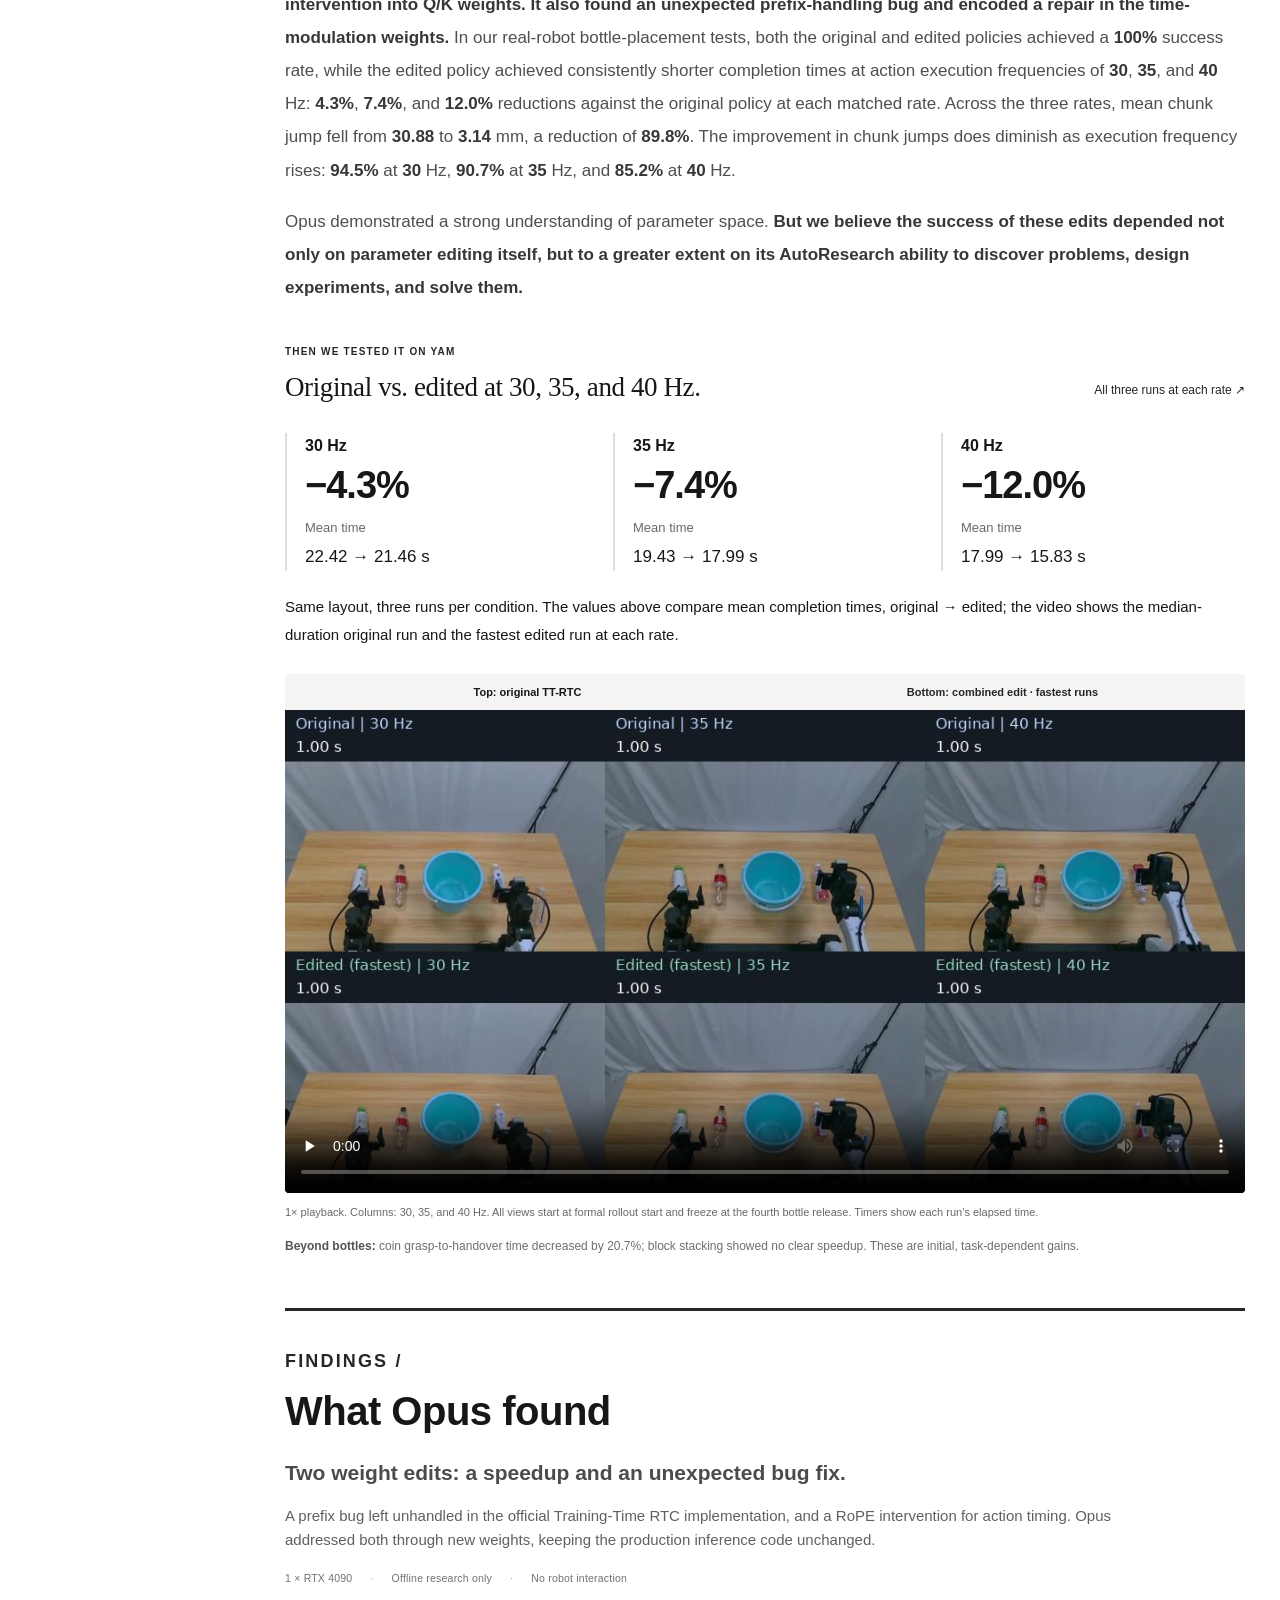
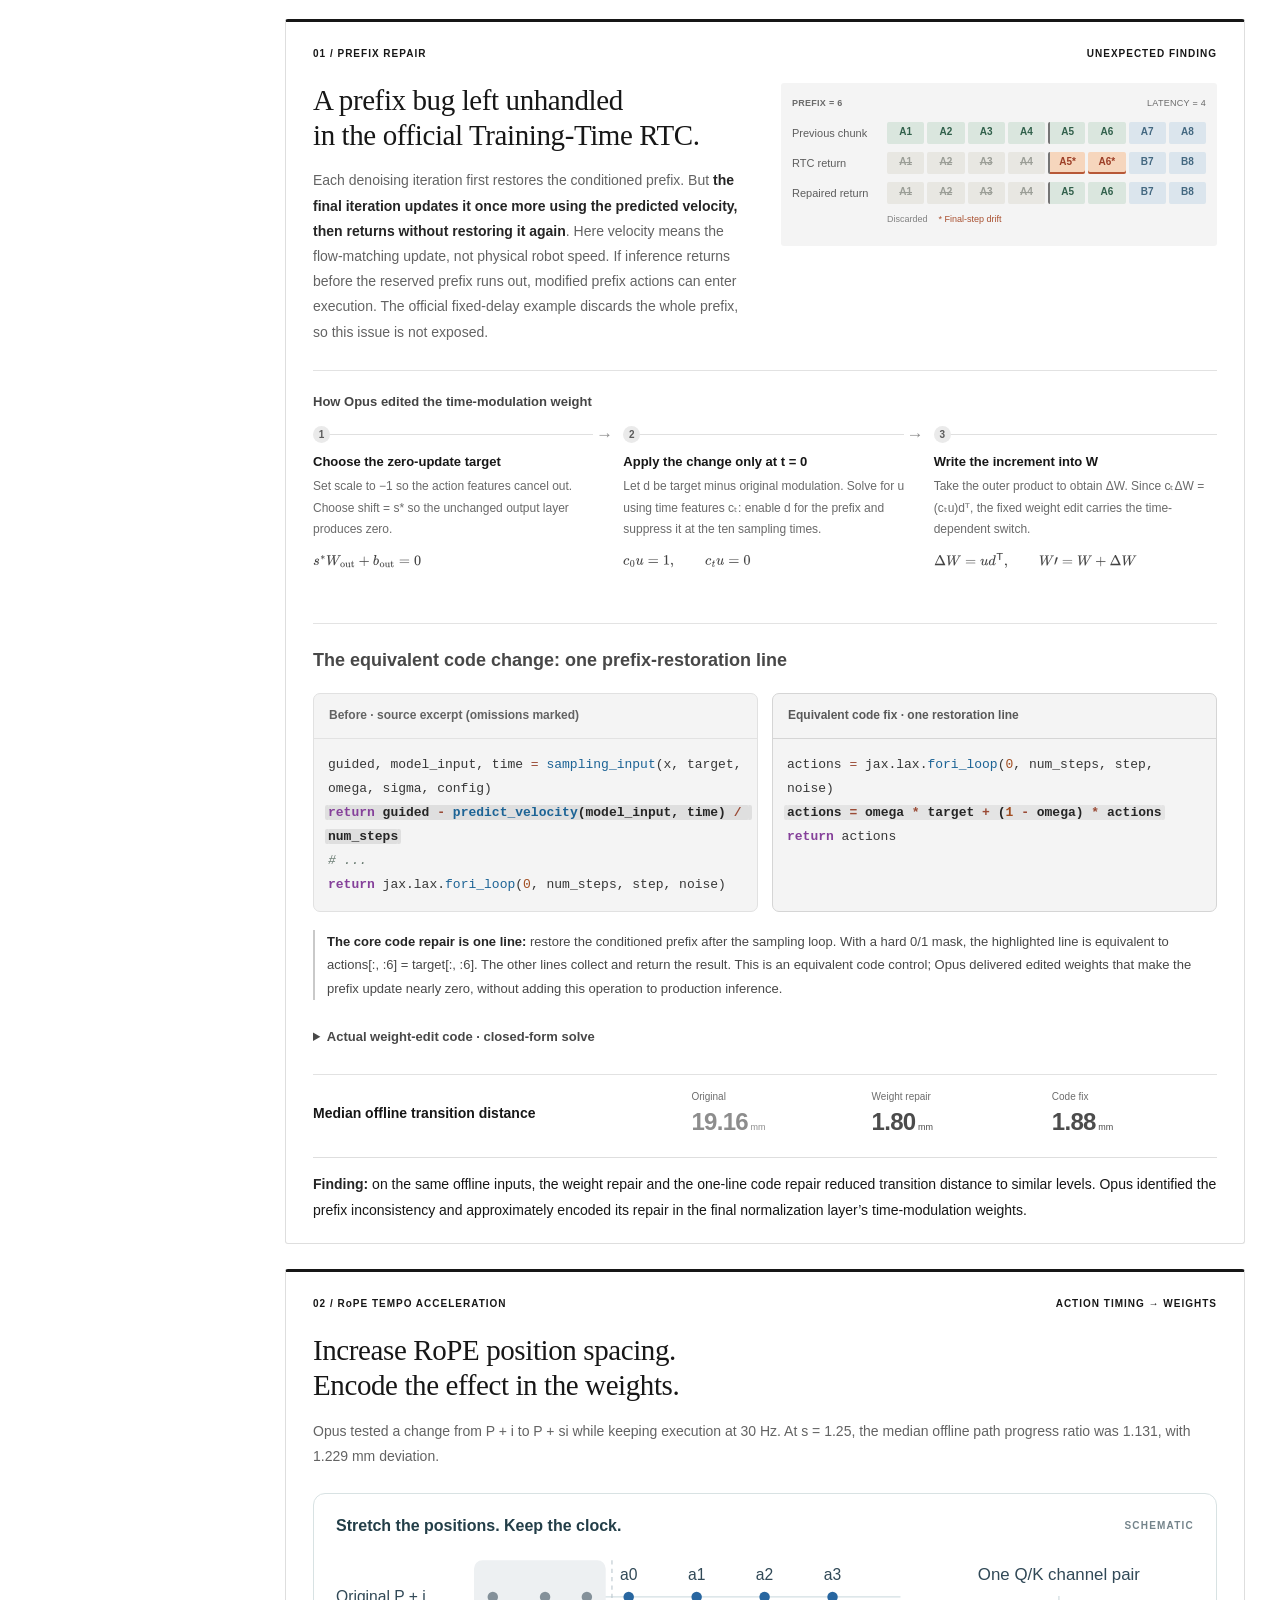
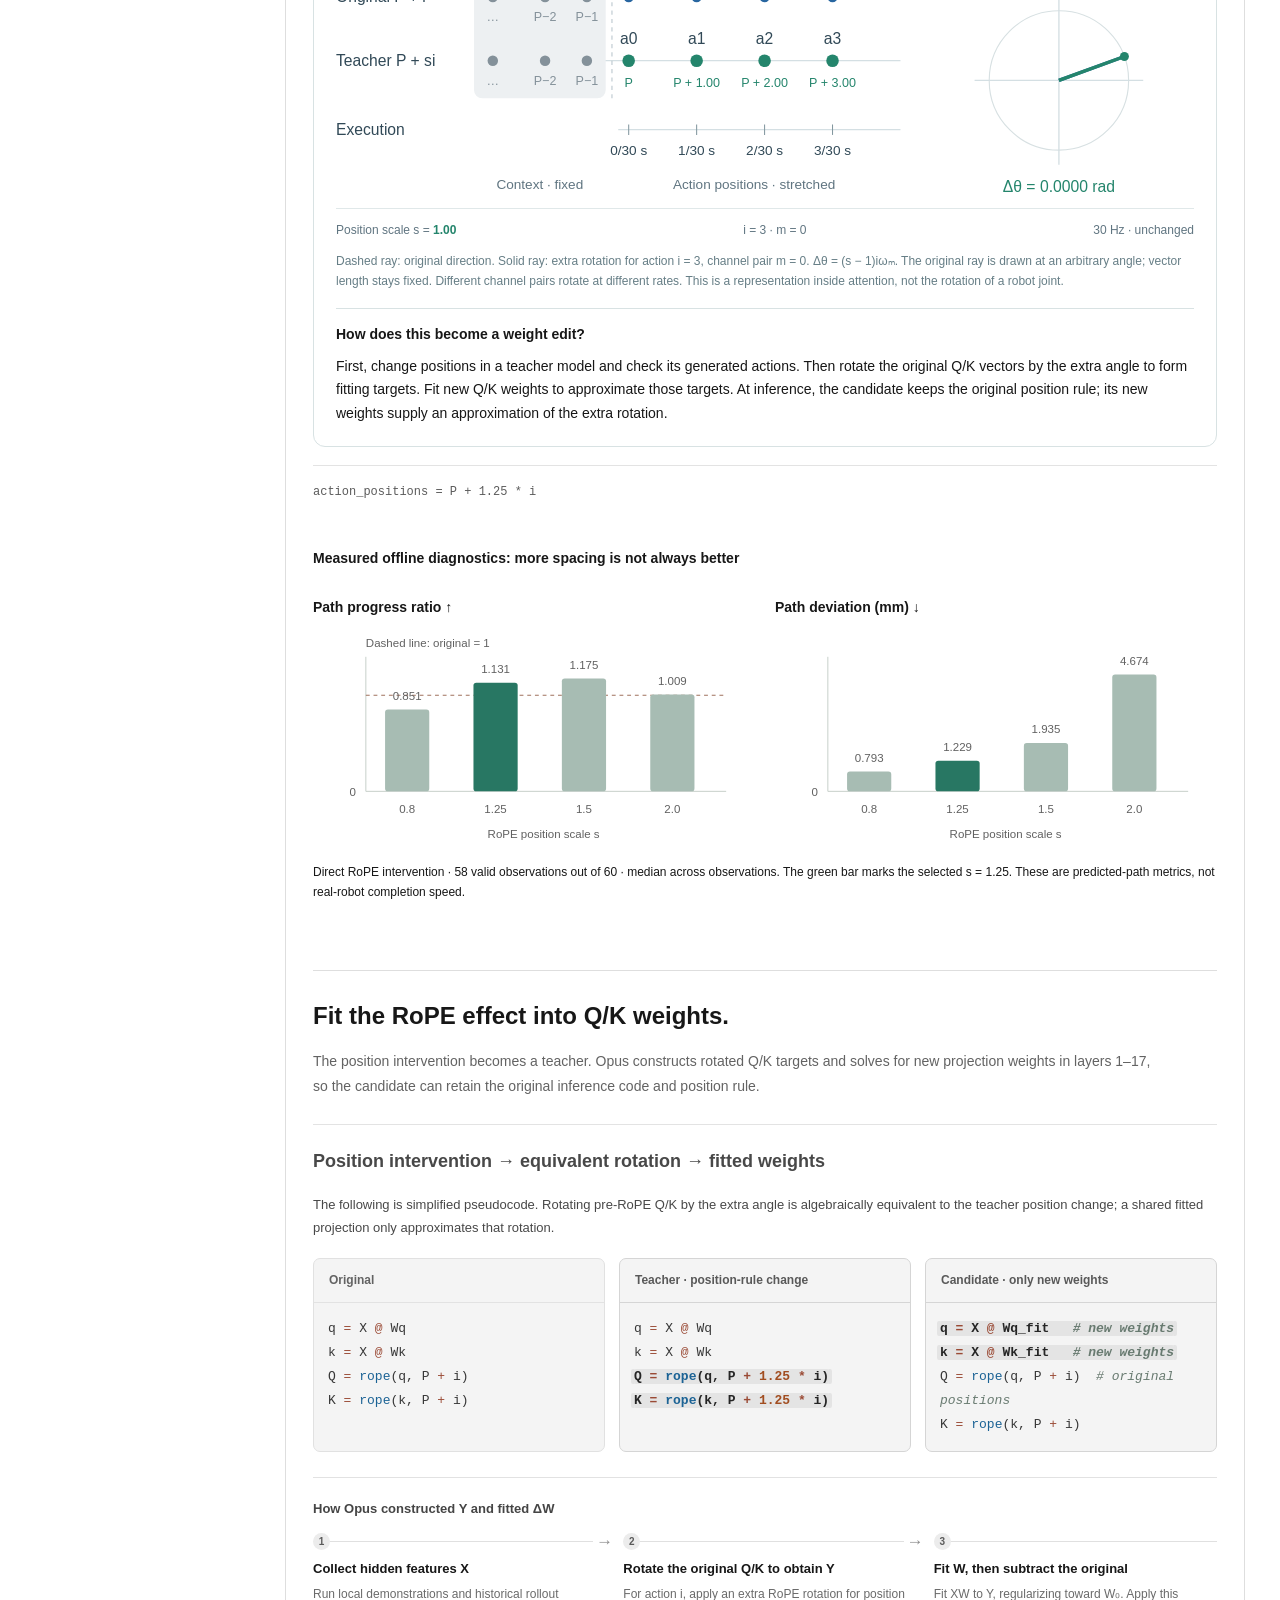
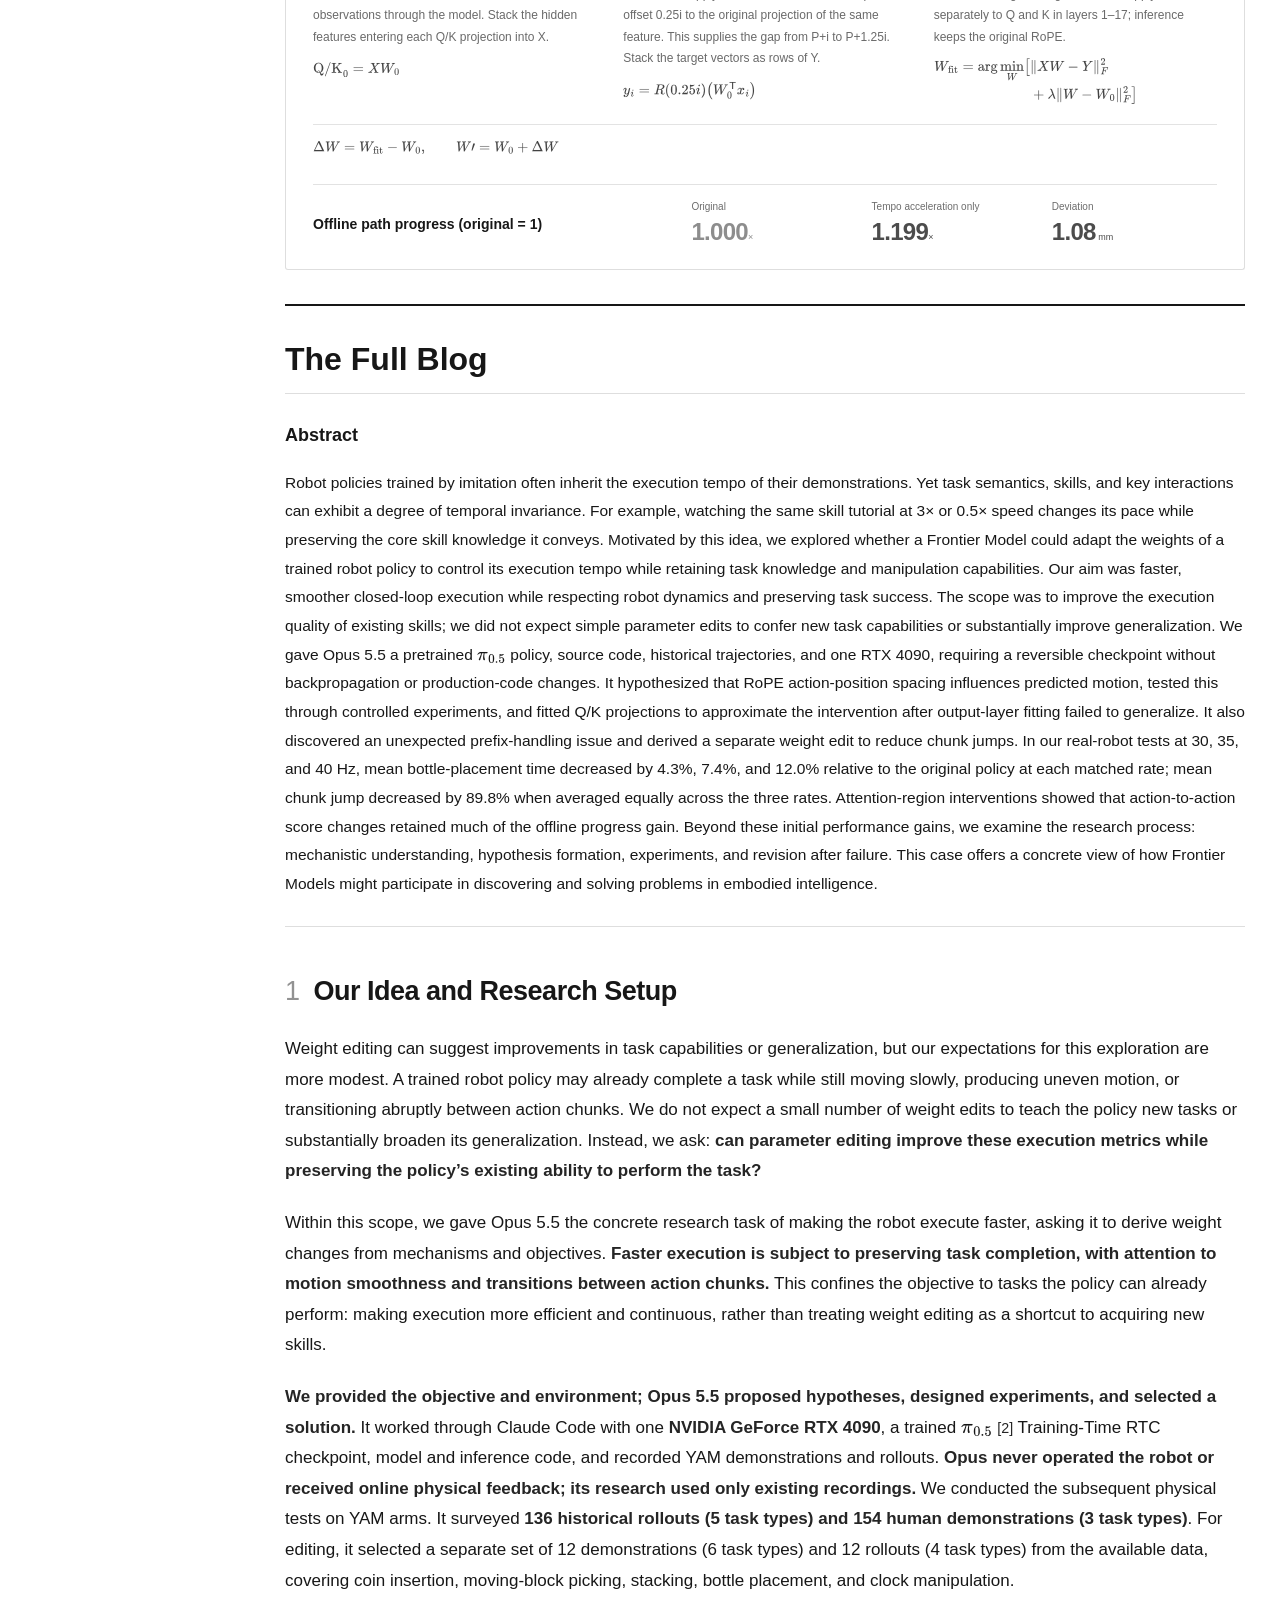
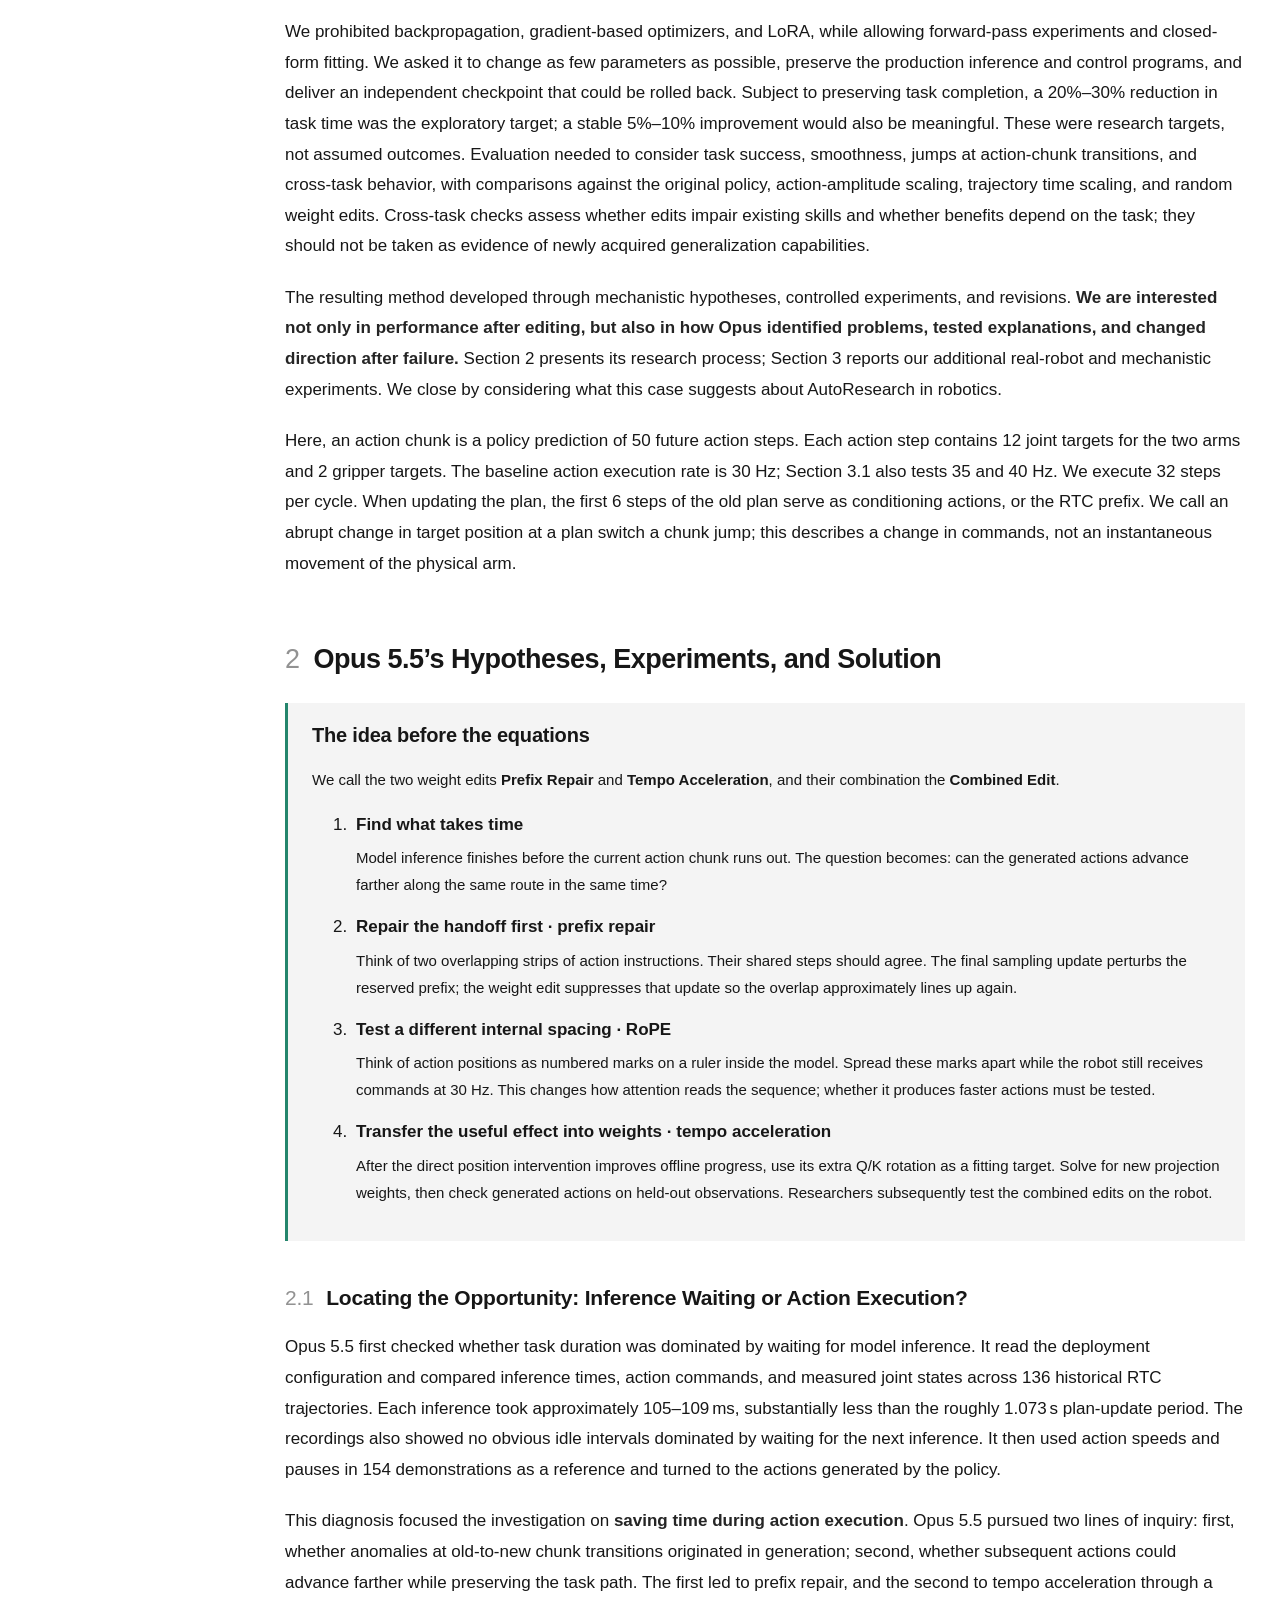
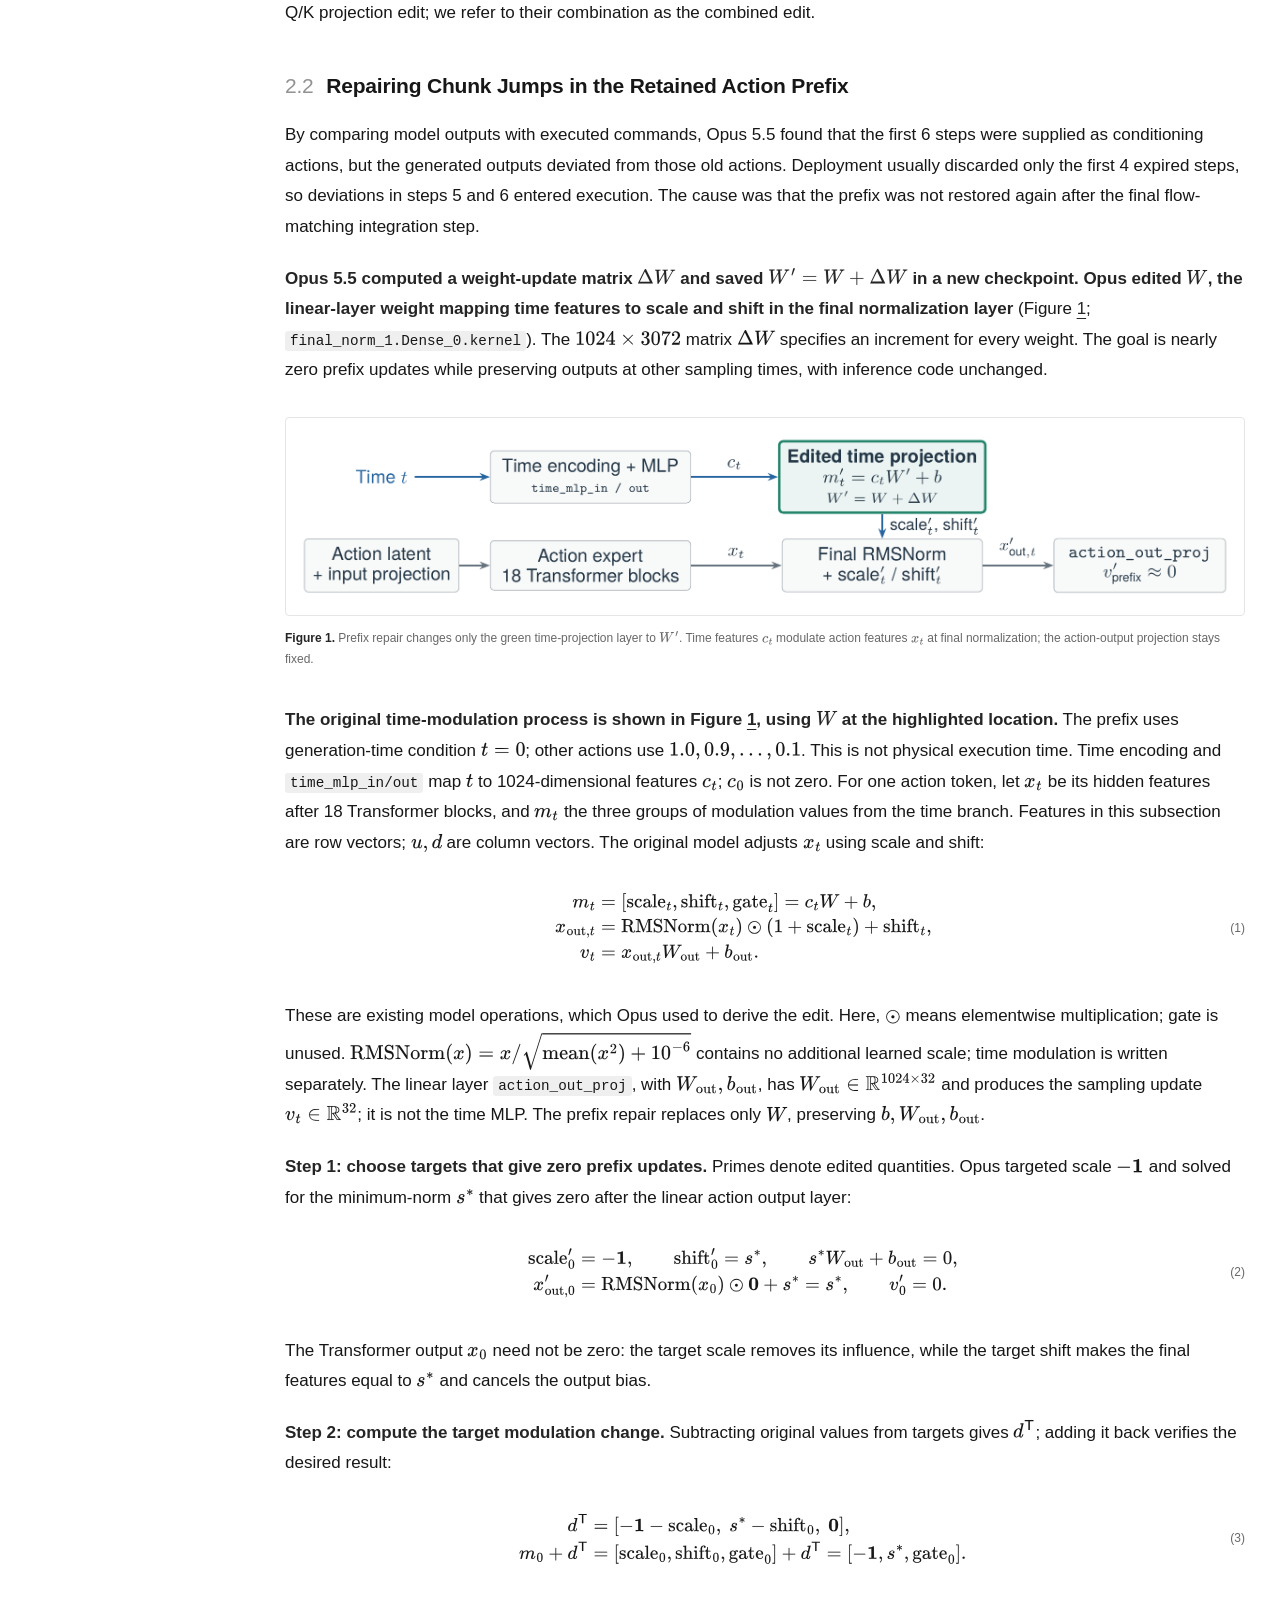
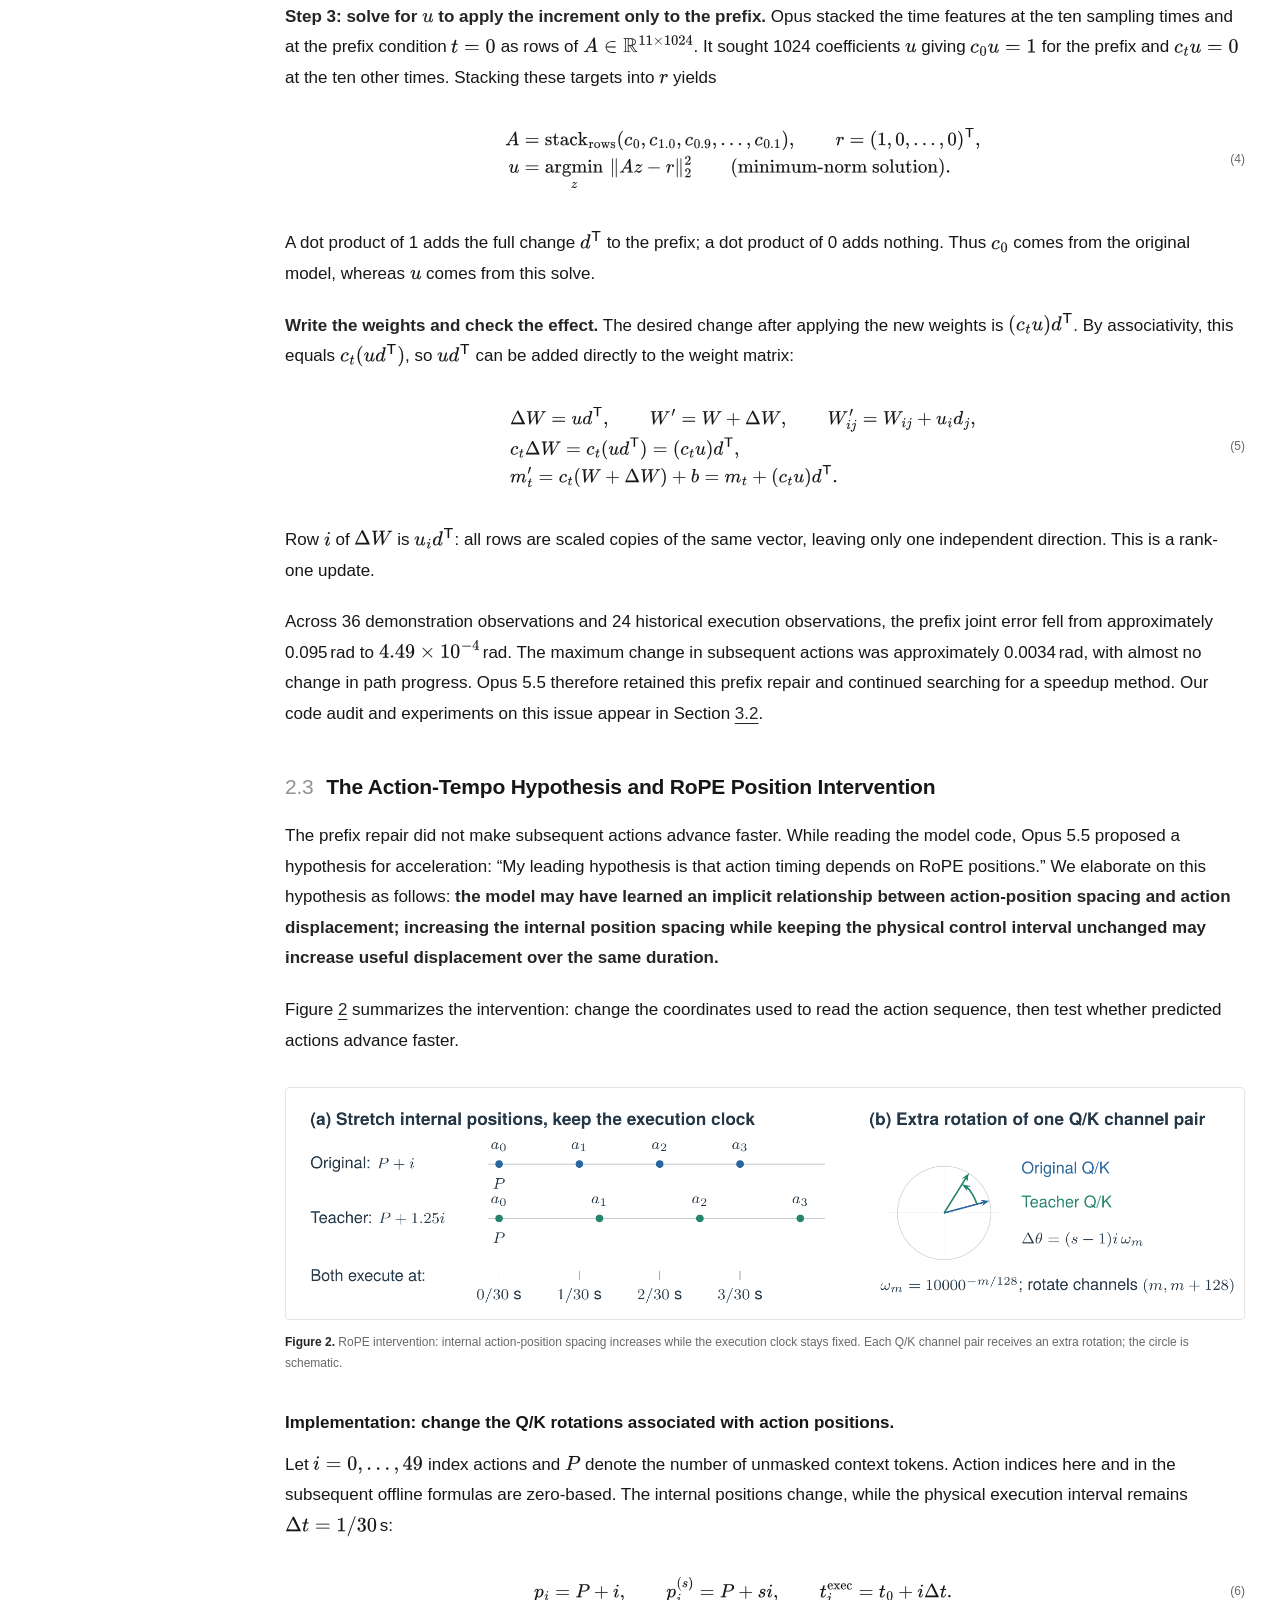
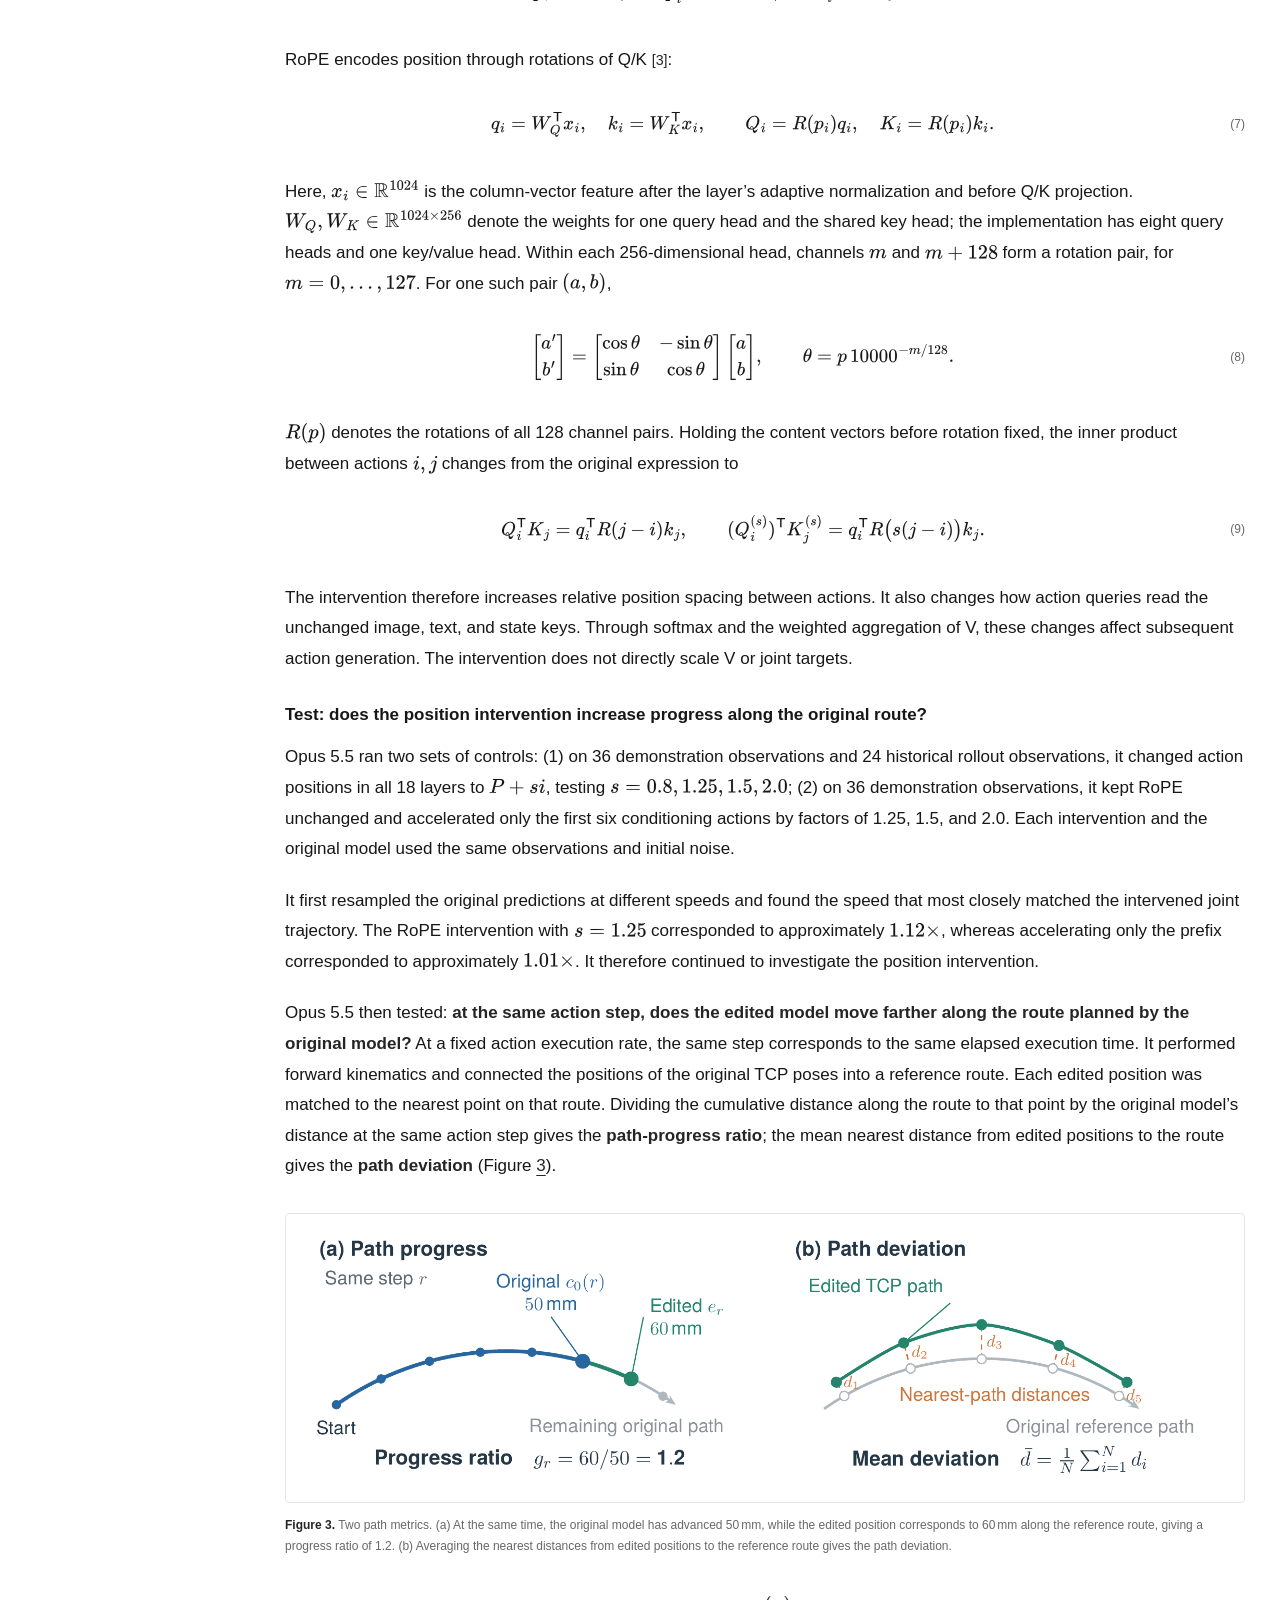
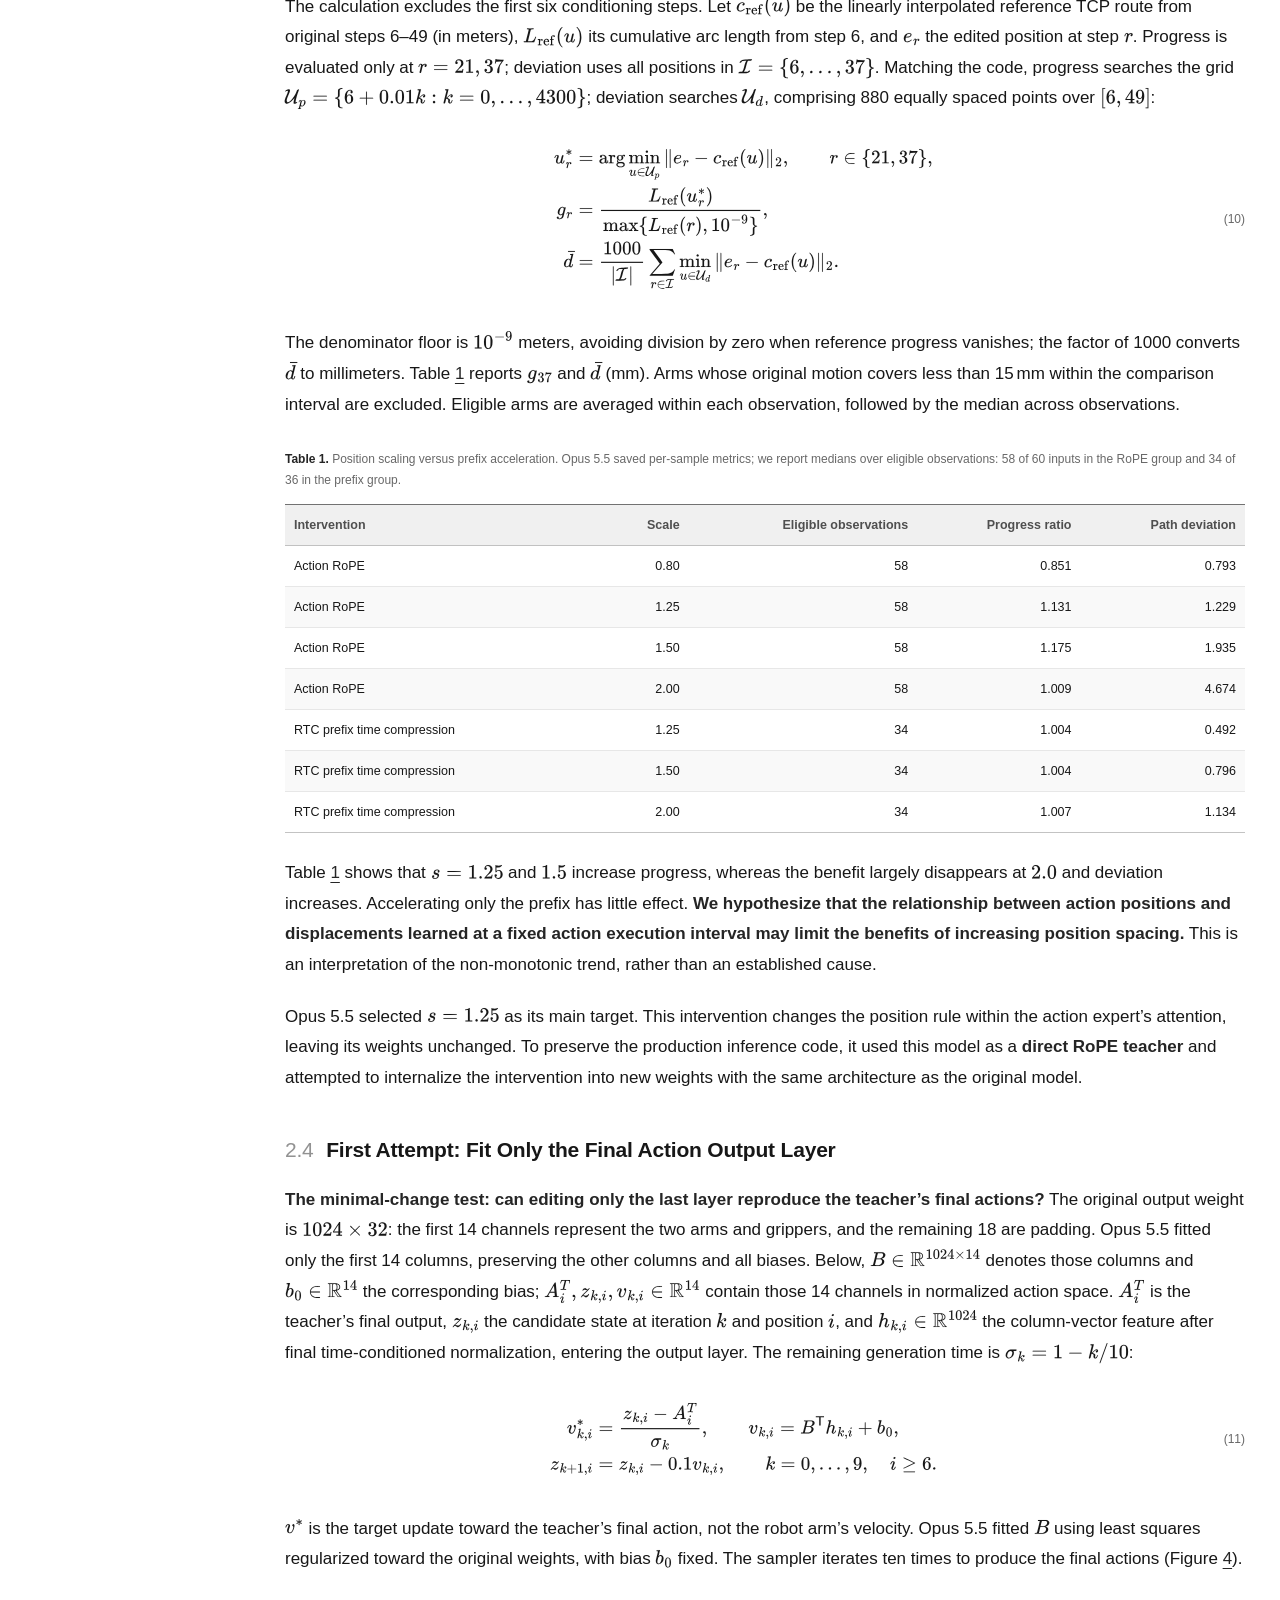
==== commit 7294e2d2: "Lead with combined speedup and consolidate research findings" ====
--- a/en/index.html
+++ b/en/index.html
@@ -8,14 +8,15 @@
 <link rel="icon" href="../assets/favicon.svg?v=waterdrop-blue-2" type="image/svg+xml"><link rel="stylesheet" href="../assets/style.css"><link rel="stylesheet" href="../assets/findings.css"><link rel="stylesheet" href="../assets/method-visuals.css">
 <script type="application/ld+json">{"@context": "https://schema.org", "@type": "ScholarlyArticle", "headline": "We Asked Opus-5.5 to Edit π₀.₅’s Weights. AutoResearch Made It Happen.: Two findings: a RoPE-based route to faster robot actions and an unexpected RTC prefix bug.", "inLanguage": "en", "author": [{"@type": "Person", "name": "Ziyang Gong"}, {"@type": "Person", "name": "Kaifeng Zheng"}, {"@type": "Person", "name": "Yingrui Huang"}, {"@type": "Person", "name": "Wendi Chen"}, {"@type": "Person", "name": "Jiaguo Tian"}, {"@type": "Person", "name": "Junkai Yang"}, {"@type": "Person", "name": "Minghuan Liu"}, {"@type": "Person", "name": "Zhenjie Yang"}], "description": "How Opus 5.5 used mechanistic hypotheses, offline experiments, and closed-form weight edits to change a robot policy—and what we found on real YAM robots."}</script>
 <script defer="" src="../assets/app.js"></script>
-<script defer src="../assets/comparison-videos.js"></script>
+<script defer="" src="../assets/comparison-videos.js"></script>
 <link rel="stylesheet" href="../assets/comparison-videos.css">
 <script defer="" src="../assets/method-visuals.js"></script>
 <link rel="stylesheet" href="../assets/edit-story.css">
 <link rel="stylesheet" href="../assets/theme.css">
 <link rel="stylesheet" href="../assets/navigation.css">
 <link rel="stylesheet" href="../assets/bibtex.css">
-<script defer src="../assets/bibtex.js"></script>
+<link rel="stylesheet" href="../assets/prompt.css">
+<script defer="" src="../assets/bibtex.js"></script>
 
 
 <style type="text/css">.CtxtMenu_InfoClose {  top:.2em; right:.2em;}
@@ -199,16 +200,22 @@
 <div class="reading-progress" aria-hidden="true"><span></span></div>
 <header class="site-header"><a class="site-name" href="../"><svg class="site-mark" viewBox="0 0 64 64" aria-hidden="true"><path d="M32 8C27 18 15 29 15 40a17 17 0 0 0 34 0C49 29 37 18 32 8Z" fill="#2684ff"></path><path d="M23 40c0 5 3 9 8 10" fill="none" stroke="#fff" stroke-width="3" stroke-linecap="round"></path></svg><span>Robotics Weight Editing<span class="site-dot">.</span></span></a><nav class="top-nav" aria-label="Main navigation"><div class="languages" aria-label="Language"><a class="language-link selected" lang="en" hreflang="en" href="../en/" aria-current="page">EN</a><span aria-hidden="true">/</span><a class="language-link " lang="zh-CN" hreflang="zh-CN" href="../zh/">中文</a></div><button class="theme-toggle" type="button" aria-pressed="false" aria-label="Switch to dark background" hidden=""><span class="theme-icon" aria-hidden="true">☾</span><span class="theme-label">Lights off</span></button></nav></header>
 <div class="page-layout">
-<aside class="sidebar"><nav aria-label="On this page"><p class="toc-label">On this page</p><div class="toc-group"><h2 class="toc-group-title">Quick Review</h2><ol class="toc"><li class="toc-level-1"><a href="#introduction"><span></span>Introduction</a></li><li class="toc-level-1"><a href="#execution"><span></span>Robot executions</a></li><li class="toc-level-1"><a href="#tldr"><span></span>Findings</a></li><li class="toc-level-2"><a href="#rtc-finding-title"><span>01</span>Prefix repair</a></li><li class="toc-level-2"><a href="#rope-finding-title"><span>02</span>RoPE position scale</a></li><li class="toc-level-2"><a href="#qk-finding-title"><span>03</span>Tempo acceleration</a></li></ol></div><div class="toc-group"><h2 class="toc-group-title">Full Blog</h2><ol class="toc"><li class="toc-level-1"><a href="#abstract"><span></span>Full abstract</a></li><li class="toc-level-1"><a href="#s1"><span>1</span>Our Idea and Research Setup</a></li><li class="toc-level-1"><a href="#s2"><span>2</span>Opus 5.5’s Hypotheses, Experiments, and Solution</a></li><li class="toc-level-2"><a href="#s2-1"><span>2.1</span>Locating the Opportunity: Inference Waiting or Action Execution?</a></li><li class="toc-level-2"><a href="#s2-2"><span>2.2</span>Repairing Chunk Jumps in the Retained Action Prefix</a></li><li class="toc-level-2"><a href="#s2-3"><span>2.3</span>The Action-Tempo Hypothesis and RoPE Position Intervention</a></li><li class="toc-level-2"><a href="#s2-4"><span>2.4</span>First Attempt: Fit Only the Final Action Output Layer</a></li><li class="toc-level-2"><a href="#s2-5"><span>2.5</span>Moving Inside Attention: Fitting Q/K Projections</a></li><li class="toc-level-2"><a href="#s2-6"><span>2.6</span>Adding Parameter Constraints and Testing the Combination with Prefix Repair</a></li><li class="toc-level-2"><a href="#s2-7"><span>2.7</span>Deliverables and Research Cost</a></li><li class="toc-level-1"><a href="#s3"><span>3</span>Our Follow-up Experiments and Analysis</a></li><li class="toc-level-2"><a href="#s3-1"><span>3.1</span>Real-Robot Experiments: Task Time and Action Quality</a></li><li class="toc-level-2"><a href="#s3-2"><span>3.2</span>Mechanism Analysis: Which Attention Changes Preserve the Progress Gain?</a></li><li class="toc-level-2"><a href="#s3-3"><span>3.3</span>Repairing Prefix Consistency in Parameter Space</a></li><li class="toc-level-1"><a href="#closing-thoughts"><span></span>Closing Thoughts</a></li><li class="toc-level-1"><a href="#references"><span></span>References</a></li><li class="toc-level-1"><a href="#bibtex"><span></span>BibTeX</a></li></ol></div><a class="back-to-top" href="#top">↑ Back to top</a></nav></aside>
+<aside class="sidebar"><nav aria-label="On this page"><p class="toc-label">On this page</p><div class="toc-group"><h2 class="toc-group-title">Quick Review</h2><ol class="toc"><li class="toc-level-1"><a href="#introduction"><span></span>Introduction</a></li><li class="toc-level-1"><a href="#execution"><span></span>Robot executions</a></li><li class="toc-level-1"><a href="#tldr"><span></span>Findings</a></li><li class="toc-level-2"><a href="#rtc-finding-title"><span>01</span>Prefix repair</a></li><li class="toc-level-2"><a href="#rope-finding-title"><span>02</span>RoPE scaling and weight fitting</a></li></ol></div><div class="toc-group"><h2 class="toc-group-title">Full Blog</h2><ol class="toc"><li class="toc-level-1"><a href="#abstract"><span></span>Full abstract</a></li><li class="toc-level-1"><a href="#s1"><span>1</span>Our Idea and Research Setup</a></li><li class="toc-level-1"><a href="#s2"><span>2</span>Opus 5.5’s Hypotheses, Experiments, and Solution</a></li><li class="toc-level-2"><a href="#s2-1"><span>2.1</span>Locating the Opportunity: Inference Waiting or Action Execution?</a></li><li class="toc-level-2"><a href="#s2-2"><span>2.2</span>Repairing Chunk Jumps in the Retained Action Prefix</a></li><li class="toc-level-2"><a href="#s2-3"><span>2.3</span>The Action-Tempo Hypothesis and RoPE Position Intervention</a></li><li class="toc-level-2"><a href="#s2-4"><span>2.4</span>First Attempt: Fit Only the Final Action Output Layer</a></li><li class="toc-level-2"><a href="#s2-5"><span>2.5</span>Moving Inside Attention: Fitting Q/K Projections</a></li><li class="toc-level-2"><a href="#s2-6"><span>2.6</span>Adding Parameter Constraints and Testing the Combination with Prefix Repair</a></li><li class="toc-level-2"><a href="#s2-7"><span>2.7</span>Deliverables and Research Cost</a></li><li class="toc-level-1"><a href="#s3"><span>3</span>Our Follow-up Experiments and Analysis</a></li><li class="toc-level-2"><a href="#s3-1"><span>3.1</span>Real-Robot Experiments: Task Time and Action Quality</a></li><li class="toc-level-2"><a href="#s3-2"><span>3.2</span>Repairing Prefix Consistency in Parameter Space</a></li><li class="toc-level-2"><a href="#s3-3"><span>3.3</span>Mechanism Analysis: Which Attention Changes Preserve the Progress Gain?</a></li><li class="toc-level-1"><a href="#closing-thoughts"><span></span>Closing Thoughts</a></li><li class="toc-level-1"><a href="#references"><span></span>References</a></li><li class="toc-level-1"><a href="#bibtex"><span></span>BibTeX</a></li><li class="toc-level-1"><a href="#original-prompt"><span></span>Original research prompt</a></li></ol></div><a class="back-to-top" href="#top">↑ Back to top</a></nav></aside>
 <main id="article"><article>
-<header class="article-header"><p class="eyebrow">ROBOTICS · WEIGHT EDITING · AUTORESEARCH</p><h1>We Asked Opus-5.5 to Edit π₀.₅’s Weights. AutoResearch Made It Happen.</h1><p class="subtitle"><em>Two findings: a RoPE-based route to faster robot actions and an unexpected RTC prefix bug.</em></p><div class="authors">Ziyang Gong<sup>1,2</sup> · Kaifeng Zheng<sup>1,2</sup> · Yingrui Huang<sup>1</sup> · Wendi Chen<sup>1,2</sup> · Jiaguo Tian<sup>1,2</sup> · Junkai Yang<sup>1,2</sup> · Minghuan Liu<sup>1</sup> · Zhenjie Yang<sup>3</sup></div><div class="affiliations"><span><sup>1</sup> Shanghai Innovation Institute</span><span><sup>2</sup> Shanghai Jiao Tong University</span><span><sup>3</sup> The University of Hong Kong</span></div><div class="article-meta"><span>Blog</span><span>·</span><span>Quick read · 10 min</span><span>/</span><span>Full read · 40 min</span></div></header>
-
+<header class="article-header"><p class="eyebrow">ROBOTICS · WEIGHT EDITING · AUTORESEARCH</p><h1>We Asked Opus-5.5 to Edit <span class="pi">π<sub>0.5</sub></span>’s Weights. AutoResearch Made It Happen.</h1><p class="subtitle"><em>Two findings: a RoPE-based route to faster robot actions and an unexpected RTC prefix bug.</em></p><div class="authors">Ziyang Gong<sup>1,2</sup> · Kaifeng Zheng<sup>1,2</sup> · Yingrui Huang<sup>1</sup> · Wendi Chen<sup>1,2</sup> · Jiaguo Tian<sup>1,2</sup> · Junkai Yang<sup>1,2</sup> · Minghuan Liu<sup>1</sup> · Zhenjie Yang<sup>3</sup></div><div class="affiliations"><span><sup>1</sup> Shanghai Innovation Institute</span><span><sup>2</sup> Shanghai Jiao Tong University</span><span><sup>3</sup> The University of Hong Kong</span></div><div class="article-meta"><span>Blog</span><span>·</span><span>Quick read · 10 min</span><span>/</span><span>Full read · 40 min</span></div></header>
+
+<aside class="combined-gain" id="combined-execution-gain" aria-labelledby="combined-gain-title">
+<h4 id="combined-gain-title">Weight editing + a higher action execution rate</h4>
+<div class="combined-gain-body"><div class="combined-gain-metric"><strong>29.4<small>%</small></strong><span>less mean task completion time</span></div>
+<div class="combined-gain-comparison"><div><span>Original TT-RTC · 30 Hz</span><strong>22.42 <small>s</small></strong></div><span class="combined-gain-arrow" aria-hidden="true">→</span><div><span>Edited weights · 40 Hz</span><strong>15.83 <small>s</small></strong></div></div></div>
+<div class="combined-gain-footer"><strong>Success rate in these trials: 100% → 100%</strong><span>Bottle placement · Same layout · 3 runs per condition</span></div>
+</aside>
 <section class="article-introduction" id="introduction" aria-label="Introduction"><div class="research-opener"><h2>One Frontier Model. One policy. <br>Two weight edits.</h2><div class="research-facts"><div><b>One Frontier Model</b><span>Opus 5.5</span></div><div><b>One robot policy</b><span>π₀.₅</span></div><div><b>One GPU</b><span>RTX 4090</span></div><div><b>~111 minutes</b><span>Offline research</span></div><div><b>−12.0%</b><span>Mean bottle time at 40 Hz · 17.99 → 15.83 s</span></div><div><b>−89.8%</b><span>Mean chunk jump across 30/35/40 Hz · 30.88 → 3.14 mm</span></div></div></div><p>Recent progress in Weight Editing made us wonder: <strong>when a Frontier Model directly edits the weights of a trained robot policy, how does it find changes that work?</strong> We gave Opus-5.5 the task of making a robot move faster by editing its policy’s weights. What followed was <strong>an AutoResearch process of forming hypotheses, running experiments, and revising its approach after failures.</strong></p><p><strong>Motivation and task requirements.</strong> Our expectations for this experiment are modest: we do not expect simple weight edits to give a policy new task capabilities or substantially improve its generalization. We ask whether <strong>weight editing can improve execution speed, motion smoothness, and transitions between action chunks while preserving the policy’s existing ability to perform the task.</strong> Our task is therefore deliberately scoped: edit a trained policy’s weights so that the robot completes tasks it can already perform more efficiently and with smoother transitions, subject to preserving its ability to complete those tasks.</p><p><strong>Opus proposed that RoPE action positions could influence motion timing, tested that hypothesis, and fitted the useful intervention into Q/K weights. It also found an unexpected prefix-handling bug and encoded a repair in the time-modulation weights.</strong> In our real-robot bottle-placement tests, both the original and edited policies achieved a <strong>100%</strong> success rate, while the edited policy achieved consistently shorter completion times at action execution frequencies of <strong>30</strong>, <strong>35</strong>, and <strong>40</strong> Hz: <strong>4.3%</strong>, <strong>7.4%</strong>, and <strong>12.0%</strong> reductions against the original policy at each matched rate. Across the three rates, mean chunk jump fell from <strong>30.88</strong> to <strong>3.14</strong> mm, a reduction of <strong>89.8%</strong>. The improvement in chunk jumps does diminish as execution frequency rises: <strong>94.5%</strong> at <strong>30</strong> Hz, <strong>90.7%</strong> at <strong>35</strong> Hz, and <strong>85.2%</strong> at <strong>40</strong> Hz.</p><p>Opus demonstrated a strong understanding of parameter space. <strong>But we believe the success of these edits depended not only on parameter editing itself, but to a greater extent on its AutoResearch ability to discover problems, design experiments, and solve them.</strong></p></section>
 <div class="findings video-intro"><section class="execution-showcase" id="execution" aria-labelledby="execution-title"><div class="execution-heading"><div><p class="finding-eyebrow">THEN WE TESTED IT ON YAM</p><h3 id="execution-title">Original vs. edited at 30, 35, and 40 Hz.</h3></div><a href="#matched-frequency-videos">All three runs at each rate ↗</a></div>
 <div class="frequency-results"><div><b>30 Hz</b><strong>−4.3%</strong><span>Mean time</span><p>22.42 → 21.46 s</p></div><div><b>35 Hz</b><strong>−7.4%</strong><span>Mean time</span><p>19.43 → 17.99 s</p></div><div><b>40 Hz</b><strong>−12.0%</strong><span>Mean time</span><p>17.99 → 15.83 s</p></div></div>
 <p class="frequency-explanation">Same layout, three runs per condition. The values above compare mean completion times, original → edited; the video shows the median-duration original run and the fastest edited run at each rate.</p>
 <div class="execution-labels"><span>Top: original TT-RTC</span><span>Bottom: combined edit · fastest runs</span></div>
-<figure class="video-figure" id="bottle-video"><video controls playsinline preload="none" poster="../assets/bottles-frequency-fastest-edits.jpg"><source src="../assets/bottles-frequency-fastest-edits.mp4" type="video/mp4"></video><figcaption>1× playback. Columns: 30, 35, and 40 Hz. All views start at formal rollout start and freeze at the fourth bottle release. Timers show each run’s elapsed time.</figcaption></figure>
+<figure class="video-figure" id="bottle-video"><video controls="" playsinline="" preload="none" poster="../assets/bottles-frequency-fastest-edits.jpg"><source src="../assets/bottles-frequency-fastest-edits.mp4" type="video/mp4"></video><figcaption>1× playback. Columns: 30, 35, and 40 Hz. All views start at formal rollout start and freeze at the fourth bottle release. Timers show each run’s elapsed time.</figcaption></figure>
 <p class="other-tasks"><b>Beyond bottles:</b> coin grasp-to-handover time decreased by 20.7%; block stacking showed no clear speedup. These are initial, task-dependent gains.</p>
 </section></div>
 <section class="findings" id="tldr" aria-labelledby="tldr-title">
@@ -241,22 +248,40 @@
 <p class="finding-conclusion"><strong>Finding:</strong> on the same offline inputs, the weight repair and the one-line code repair reduced transition distance to similar levels. Opus identified the prefix inconsistency and approximately encoded its repair in the final normalization layer’s time-modulation weights.</p>
 </section>
 <section class="finding-card rope-card" aria-labelledby="rope-finding-title">
-<div class="finding-index"><span>02 / RoPE POSITION SCALE</span><span>ACTION TIMING</span></div>
-<div class="finding-overview"><div class="finding-problem"><h3 id="rope-finding-title">Increase RoPE position spacing. <br>Advance farther along the path.</h3>
+<div class="finding-index"><span>02 / RoPE TEMPO ACCELERATION</span><span>ACTION TIMING → WEIGHTS</span></div>
+<div class="finding-problem"><h3 id="rope-finding-title">Increase RoPE position spacing. <br>Encode the effect in the weights.</h3>
 <p class="finding-summary">Opus tested a change from P + i to P + si while keeping execution at 30 Hz. At s = 1.25, the median offline path progress ratio was 1.131, with 1.229 mm deviation.</p>
-</div><div class="finding-mechanism"><div class="rope-graphic" role="img" aria-label="Schematic: action-position offsets change from 0, 1, 2, 3 to 0, 1.25, 2.5, 3.75. The physical control period stays at one thirtieth of a second.">
-<div class="diagram-label">ACTION POSITION <span>RELATIVE TO P</span></div>
-<svg viewBox="0 0 400 126" aria-hidden="true"><g font-family="Arial, sans-serif" font-size="13" fill="#55635e"><text x="0" y="28">Original</text><text x="0" y="91">RoPE teacher</text></g><path d="M112 22H376 M112 85H376" stroke="#d4ded8" stroke-width="2"></path>
-<g fill="#7c8982"><circle cx="112" cy="22" r="5"></circle><circle cx="176" cy="22" r="5"></circle><circle cx="240" cy="22" r="5"></circle><circle cx="304" cy="22" r="5"></circle></g>
-<g fill="#277361"><circle cx="112" cy="85" r="6"></circle><circle cx="192" cy="85" r="6"></circle><circle cx="272" cy="85" r="6"></circle><circle cx="352" cy="85" r="6"></circle></g>
-<g font-family="Arial, sans-serif" font-size="13" text-anchor="middle" fill="#55635e"><text x="112" y="46">0</text><text x="176" y="46">1</text><text x="240" y="46">2</text><text x="304" y="46">3</text><text x="112" y="111">0</text><text x="192" y="111">1.25</text><text x="272" y="111">2.50</text><text x="352" y="111">3.75</text></g></svg>
-<p>Same control period: 1/30 s</p></div>
-<div class="code-equivalent"><code>action_positions = P + 1.25 * i</code></div></div></div>
+</div>
+<figure class="rope-animation-figure" id="rope-animation">
+<div class="rope-demo" hidden="">
+<div class="mechanism-heading"><b>Stretch the positions. Keep the clock.</b><span>SCHEMATIC</span></div>
+<div class="rope-demo-visuals">
+<svg class="position-timeline" viewBox="0 0 555 245" role="img" aria-label="Internal action positions expand; execution times do not change.">
+<path class="axis" d="M 140 43 H 540 M 140 104 H 540 M 270 170 H 540"></path>
+<rect class="context-zone" x="132" y="8" width="126" height="132" rx="8"></rect><g class="context-point"><circle cx="150" cy="43" r="5"></circle><text x="150" y="66" text-anchor="middle">…</text></g><g class="context-point"><circle cx="200" cy="43" r="5"></circle><text x="200" y="66" text-anchor="middle">P−2</text></g><g class="context-point"><circle cx="240" cy="43" r="5"></circle><text x="240" y="66" text-anchor="middle">P−1</text></g><g class="context-point"><circle cx="150" cy="104" r="5"></circle><text x="150" y="127" text-anchor="middle">…</text></g><g class="context-point"><circle cx="200" cy="104" r="5"></circle><text x="200" y="127" text-anchor="middle">P−2</text></g><g class="context-point"><circle cx="240" cy="104" r="5"></circle><text x="240" y="127" text-anchor="middle">P−1</text></g><path class="context-boundary" d="M 264 8 V 143"></path><text class="context-label" x="195" y="227" text-anchor="middle">Context · fixed</text><text class="context-label" x="400" y="227" text-anchor="middle">Action positions · stretched</text>
+<text x="0" y="48">Original P + i</text><g class="base-points"><circle cx="280" cy="43" r="5"></circle><text x="280" y="27" text-anchor="middle">a0</text><circle cx="345" cy="43" r="5"></circle><text x="345" y="27" text-anchor="middle">a1</text><circle cx="410" cy="43" r="5"></circle><text x="410" y="27" text-anchor="middle">a2</text><circle cx="475" cy="43" r="5"></circle><text x="475" y="27" text-anchor="middle">a3</text></g>
+<text x="0" y="109">Teacher P + si</text><g class="edited-points"><g data-position="0"><circle cy="104" r="6"></circle><text y="88" text-anchor="middle">a0</text><text class="coordinate" y="129" text-anchor="middle"></text></g><g data-position="1"><circle cy="104" r="6"></circle><text y="88" text-anchor="middle">a1</text><text class="coordinate" y="129" text-anchor="middle"></text></g><g data-position="2"><circle cy="104" r="6"></circle><text y="88" text-anchor="middle">a2</text><text class="coordinate" y="129" text-anchor="middle"></text></g><g data-position="3"><circle cy="104" r="6"></circle><text y="88" text-anchor="middle">a3</text><text class="coordinate" y="129" text-anchor="middle"></text></g></g>
+<text x="0" y="175">Execution</text><g class="clock-ticks"><path d="M 280 165 v 10"></path><text x="280" y="194" text-anchor="middle">0/30 s</text><path d="M 345 165 v 10"></path><text x="345" y="194" text-anchor="middle">1/30 s</text><path d="M 410 165 v 10"></path><text x="410" y="194" text-anchor="middle">2/30 s</text><path d="M 475 165 v 10"></path><text x="475" y="194" text-anchor="middle">3/30 s</text></g>
+</svg>
+<svg class="rotation-pair" viewBox="0 0 240 215" role="img" aria-label="Extra rotation of one Q or K channel pair.">
+<text x="120" y="19" text-anchor="middle">One Q/K channel pair</text>
+<circle class="unit-circle" cx="120" cy="108" r="62"></circle>
+<path class="axis" d="M 45 108 H 195 M 120 33 V 183"></path>
+<path class="base-ray" d="M 120 108 L 178.24 86.74"></path>
+<path class="angle-arc"></path><path class="edit-ray"></path>
+<circle class="edit-tip" r="4"></circle>
+<text x="120" y="207" text-anchor="middle" class="rotation-value">Δθ = 0.75 rad</text>
+</svg></div>
+<div class="rope-status"><span>Position scale s = <output>1.00</output></span><span>i = 3 · m = 0</span><span>30 Hz · unchanged</span></div>
+<p class="rope-demo-note">Dashed ray: original direction. Solid ray: extra rotation for action i = 3, channel pair m = 0. Δθ = (s − 1)iωₘ. The original ray is drawn at an arbitrary angle; vector length stays fixed. Different channel pairs rotate at different rates. This is a representation inside attention, not the rotation of a robot joint.</p>
+<div class="rope-weight-story"><b>How does this become a weight edit?</b><p>First, change positions in a teacher model and check its generated actions. Then rotate the original Q/K vectors by the extra angle to form fitting targets. Fit new Q/K weights to approximate those targets. At inference, the candidate keeps the original position rule; its new weights supply an approximation of the extra rotation.</p></div>
+</div>
+<a class="rope-demo-fallback" href="../assets/rope-position.png"><img src="../assets/rope-position.png" alt="RoPE position spacing increases while the execution clock stays fixed." loading="lazy" decoding="async"></a>
+</figure>
+<div class="code-equivalent"><code>action_positions = P + 1.25 * i</code></div>
 <div class="diagnostic-charts"><h4>Measured offline diagnostics: more spacing is not always better</h4><div class="chart-pair"><div><h5>Path progress ratio ↑</h5><svg viewBox="0 0 460 225" role="img" aria-label="Path progress ratio ↑"><path d="M55 30 V170 H430" stroke="#c5cec8" fill="none"></path><text x="38" y="175">0</text><path d="M55 70 H430" stroke="#9b6b55" stroke-dasharray="4 4"></path><text x="55" y="20">Dashed line: original = 1</text><rect x="75" y="84.9" width="46" height="85.1" rx="3" fill="#a7bcb3"><title>s=0.8: 0.851 ×</title></rect><text x="98" y="74.9" text-anchor="middle">0.851</text><text x="98" y="193" text-anchor="middle">0.8</text><rect x="167" y="56.900000000000006" width="46" height="113.1" rx="3" fill="#287763"><title>s=1.25: 1.131 ×</title></rect><text x="190" y="46.900000000000006" text-anchor="middle">1.131</text><text x="190" y="193" text-anchor="middle">1.25</text><rect x="259" y="52.5" width="46" height="117.5" rx="3" fill="#a7bcb3"><title>s=1.5: 1.175 ×</title></rect><text x="282" y="42.5" text-anchor="middle">1.175</text><text x="282" y="193" text-anchor="middle">1.5</text><rect x="351" y="69.10000000000001" width="46" height="100.89999999999999" rx="3" fill="#a7bcb3"><title>s=2.0: 1.009 ×</title></rect><text x="374" y="59.10000000000001" text-anchor="middle">1.009</text><text x="374" y="193" text-anchor="middle">2.0</text><text x="240" y="219" text-anchor="middle">RoPE position scale s</text></svg></div><div><h5>Path deviation (mm) ↓</h5><svg viewBox="0 0 460 225" role="img" aria-label="Path deviation (mm) ↓"><path d="M55 30 V170 H430" stroke="#c5cec8" fill="none"></path><text x="38" y="175">0</text><rect x="75" y="149.382" width="46" height="20.618000000000002" rx="3" fill="#a7bcb3"><title>s=0.8: 0.793 mm</title></rect><text x="98" y="139.382" text-anchor="middle">0.793</text><text x="98" y="193" text-anchor="middle">0.8</text><rect x="167" y="138.046" width="46" height="31.954" rx="3" fill="#287763"><title>s=1.25: 1.229 mm</title></rect><text x="190" y="128.046" text-anchor="middle">1.229</text><text x="190" y="193" text-anchor="middle">1.25</text><rect x="259" y="119.69" width="46" height="50.31" rx="3" fill="#a7bcb3"><title>s=1.5: 1.935 mm</title></rect><text x="282" y="109.69" text-anchor="middle">1.935</text><text x="282" y="193" text-anchor="middle">1.5</text><rect x="351" y="48.475999999999985" width="46" height="121.52400000000002" rx="3" fill="#a7bcb3"><title>s=2.0: 4.674 mm</title></rect><text x="374" y="38.475999999999985" text-anchor="middle">4.674</text><text x="374" y="193" text-anchor="middle">2.0</text><text x="240" y="219" text-anchor="middle">RoPE position scale s</text></svg></div></div><p>Direct RoPE intervention · 58 valid observations out of 60 · median across observations. The green bar marks the selected s = 1.25. These are predicted-path metrics, not real-robot completion speed.</p></div>
-</section>
-<section class="finding-card qk-card" aria-labelledby="qk-finding-title">
-<div class="finding-index"><span>03 / TEMPO ACCELERATION</span><span>MECHANISM → WEIGHTS</span></div>
-<div class="finding-problem"><h3 id="qk-finding-title">Fit the RoPE effect <br>into Q/K weights.</h3>
+<section class="qk-realization" aria-labelledby="qk-finding-title">
+<div class="finding-problem"><h4 id="qk-finding-title">Fit the RoPE effect into Q/K weights.</h4>
 <p class="finding-summary">The position intervention becomes a teacher. Opus constructs rotated Q/K targets and solves for new projection weights in layers 1–17, so the candidate can retain the original inference code and position rule.</p></div>
 <div class="edit-story" id="qk-code"><h4>Position intervention → equivalent rotation → fitted weights</h4><p>The following is simplified pseudocode. Rotating pre-RoPE Q/K by the extra angle is algebraically equivalent to the teacher position change; a shared fitted projection only approximates that rotation.</p><div class="code-comparison three"><section class="code-panel "><h5>Original</h5><pre><code>q <span class="syntax-operator">=</span> X <span class="syntax-operator">@</span> Wq
 k <span class="syntax-operator">=</span> X <span class="syntax-operator">@</span> Wk
@@ -270,9 +295,9 @@
 K <span class="syntax-operator">=</span> <span class="syntax-function">rope</span>(k, P <span class="syntax-operator">+</span> i)</code></pre></section></div></div>
 <div class="weight-derivation"><h4>How Opus constructed Y and fitted ΔW</h4><ol><li><b>Collect hidden features X</b><p>Run local demonstrations and historical rollout observations through the model. Stack the hidden features entering each Q/K projection into X.</p><span class="derivation-math"><mjx-container class="MathJax" jax="SVG" data-tex="\text{Q/K}_0=XW_0" style="position: relative;"><svg xmlns="http://www.w3.org/2000/svg" width="13.707ex" height="2.378ex" role="img" focusable="false" viewBox="0 -750 6058.7 1050.9" xmlns:xlink="http://www.w3.org/1999/xlink" aria-hidden="true" style="vertical-align: -0.681ex;"><g stroke="currentColor" fill="currentColor" stroke-width="0" transform="scale(1,-1)"><g data-mml-node="math"><g data-mml-node="msub"><g data-mml-node="mtext"><use data-c="51" xlink:href="#MJX-TEX-N-51"></use><use data-c="2F" xlink:href="#MJX-TEX-N-2F" transform="translate(778,0)"></use><use data-c="4B" xlink:href="#MJX-TEX-N-4B" transform="translate(1278,0)"></use></g><g data-mml-node="mn" transform="translate(2089,-285.4) scale(0.707)"><use data-c="30" xlink:href="#MJX-TEX-N-30"></use></g></g><g data-mml-node="mo" transform="translate(2770.3,0)"><use data-c="3D" xlink:href="#MJX-TEX-N-3D"></use></g><g data-mml-node="mi" transform="translate(3826.1,0)"><use data-c="1D44B" xlink:href="#MJX-TEX-I-1D44B"></use></g><g data-mml-node="msub" transform="translate(4678.1,0)"><g data-mml-node="mi"><use data-c="1D44A" xlink:href="#MJX-TEX-I-1D44A"></use></g><g data-mml-node="mn" transform="translate(977,-150) scale(0.707)"><use data-c="30" xlink:href="#MJX-TEX-N-30"></use></g></g></g></g></svg><mjx-assistive-mml unselectable="on" display="inline"><math xmlns="http://www.w3.org/1998/Math/MathML"><msub><mtext>Q/K</mtext><mn>0</mn></msub><mo>=</mo><mi>X</mi><msub><mi>W</mi><mn>0</mn></msub></math></mjx-assistive-mml></mjx-container></span></li><li><b>Rotate the original Q/K to obtain Y</b><p>For action i, apply an extra RoPE rotation for position offset 0.25i to the original projection of the same feature. This supplies the gap from P+i to P+1.25i. Stack the target vectors as rows of Y.</p><span class="derivation-math"><mjx-container class="MathJax" jax="SVG" data-tex="y_i=R(0.25i)\bigl(W_0^{\mathsf T}x_i\bigr)" style="position: relative;"><svg xmlns="http://www.w3.org/2000/svg" width="21.025ex" height="2.713ex" role="img" focusable="false" viewBox="0 -849.5 9293.2 1199" xmlns:xlink="http://www.w3.org/1999/xlink" aria-hidden="true" style="vertical-align: -0.791ex;"><g stroke="currentColor" fill="currentColor" stroke-width="0" transform="scale(1,-1)"><g data-mml-node="math"><g data-mml-node="msub"><g data-mml-node="mi"><use data-c="1D466" xlink:href="#MJX-TEX-I-1D466"></use></g><g data-mml-node="mi" transform="translate(523,-150) scale(0.707)"><use data-c="1D456" xlink:href="#MJX-TEX-I-1D456"></use></g></g><g data-mml-node="mo" transform="translate(1094.7,0)"><use data-c="3D" xlink:href="#MJX-TEX-N-3D"></use></g><g data-mml-node="mi" transform="translate(2150.5,0)"><use data-c="1D445" xlink:href="#MJX-TEX-I-1D445"></use></g><g data-mml-node="mo" transform="translate(2909.5,0)"><use data-c="28" xlink:href="#MJX-TEX-N-28"></use></g><g data-mml-node="mn" transform="translate(3298.5,0)"><use data-c="30" xlink:href="#MJX-TEX-N-30"></use><use data-c="2E" xlink:href="#MJX-TEX-N-2E" transform="translate(500,0)"></use><use data-c="32" xlink:href="#MJX-TEX-N-32" transform="translate(778,0)"></use><use data-c="35" xlink:href="#MJX-TEX-N-35" transform="translate(1278,0)"></use></g><g data-mml-node="mi" transform="translate(5076.5,0)"><use data-c="1D456" xlink:href="#MJX-TEX-I-1D456"></use></g><g data-mml-node="mo" transform="translate(5421.5,0)"><use data-c="29" xlink:href="#MJX-TEX-N-29"></use></g><g data-mml-node="TeXAtom" data-mjx-texclass="OPEN" transform="translate(5810.5,0)"><g data-mml-node="mo" transform="translate(0 -0.5)"><use data-c="28" xlink:href="#MJX-TEX-SO-28"></use></g></g><g data-mml-node="msubsup" transform="translate(6268.5,0)"><g data-mml-node="mi"><use data-c="1D44A" xlink:href="#MJX-TEX-I-1D44A"></use></g><g data-mml-node="TeXAtom" transform="translate(1136.2,363) scale(0.707)" data-mjx-texclass="ORD"><g data-mml-node="TeXAtom" data-mjx-texclass="ORD"><g data-mml-node="mi"><use data-c="1D5B3" xlink:href="#MJX-TEX-SS-1D5B3"></use></g></g></g><g data-mml-node="mn" transform="translate(977,-287.9) scale(0.707)"><use data-c="30" xlink:href="#MJX-TEX-N-30"></use></g></g><g data-mml-node="msub" transform="translate(7936.2,0)"><g data-mml-node="mi"><use data-c="1D465" xlink:href="#MJX-TEX-I-1D465"></use></g><g data-mml-node="mi" transform="translate(605,-150) scale(0.707)"><use data-c="1D456" xlink:href="#MJX-TEX-I-1D456"></use></g></g><g data-mml-node="TeXAtom" data-mjx-texclass="CLOSE" transform="translate(8835.2,0)"><g data-mml-node="mo" transform="translate(0 -0.5)"><use data-c="29" xlink:href="#MJX-TEX-SO-29"></use></g></g></g></g></svg><mjx-assistive-mml unselectable="on" display="inline"><math xmlns="http://www.w3.org/1998/Math/MathML"><msub><mi>y</mi><mi>i</mi></msub><mo>=</mo><mi>R</mi><mo stretchy="false">(</mo><mn>0.25</mn><mi>i</mi><mo stretchy="false">)</mo><mrow data-mjx-texclass="OPEN"><mo minsize="1.2em" maxsize="1.2em">(</mo></mrow><msubsup><mi>W</mi><mn>0</mn><mrow data-mjx-texclass="ORD"><mrow data-mjx-texclass="ORD"><mi mathvariant="sans-serif">T</mi></mrow></mrow></msubsup><msub><mi>x</mi><mi>i</mi></msub><mrow data-mjx-texclass="CLOSE"><mo minsize="1.2em" maxsize="1.2em">)</mo></mrow></math></mjx-assistive-mml></mjx-container></span></li><li><b>Fit W, then subtract the original</b><p>Fit XW to Y, regularizing toward W₀. Apply this separately to Q and K in layers 1–17; inference keeps the original RoPE.</p><span class="derivation-math"><mjx-container class="MathJax" jax="SVG" data-tex="\begin{aligned}W_{\mathrm{fit}}=\arg\min_W\bigl[&amp;\|XW-Y\|_F^2\\&amp;+\lambda\|W-W_0\|_F^2\bigr]\end{aligned}" style="position: relative;"><svg xmlns="http://www.w3.org/2000/svg" width="32.075ex" height="7.201ex" role="img" focusable="false" viewBox="0 -1841.4 14177.3 3182.9" xmlns:xlink="http://www.w3.org/1999/xlink" aria-hidden="true" style="vertical-align: -3.035ex;"><g stroke="currentColor" fill="currentColor" stroke-width="0" transform="scale(1,-1)"><g data-mml-node="math"><g data-mml-node="mtable"><g data-mml-node="mtr" transform="translate(0,957.5)"><g data-mml-node="mtd"><g data-mml-node="msub"><g data-mml-node="mi"><use data-c="1D44A" xlink:href="#MJX-TEX-I-1D44A"></use></g><g data-mml-node="TeXAtom" transform="translate(977,-150) scale(0.707)" data-mjx-texclass="ORD"><g data-mml-node="TeXAtom" data-mjx-texclass="ORD"><g data-mml-node="mi"><use data-c="66" xlink:href="#MJX-TEX-N-66"></use><use data-c="69" xlink:href="#MJX-TEX-N-69" transform="translate(306,0)"></use><use data-c="74" xlink:href="#MJX-TEX-N-74" transform="translate(584,0)"></use></g></g></g></g><g data-mml-node="mo" transform="translate(1992.8,0)"><use data-c="3D" xlink:href="#MJX-TEX-N-3D"></use></g><g data-mml-node="mi" transform="translate(3048.6,0)"><use data-c="61" xlink:href="#MJX-TEX-N-61"></use><use data-c="72" xlink:href="#MJX-TEX-N-72" transform="translate(500,0)"></use><use data-c="67" xlink:href="#MJX-TEX-N-67" transform="translate(892,0)"></use></g><g data-mml-node="mo" transform="translate(4440.6,0)"><use data-c="2061" xlink:href="#MJX-TEX-N-2061"></use></g><g data-mml-node="munder" transform="translate(4607.2,0)"><g data-mml-node="mo"><use data-c="6D" xlink:href="#MJX-TEX-N-6D"></use><use data-c="69" xlink:href="#MJX-TEX-N-69" transform="translate(833,0)"></use><use data-c="6E" xlink:href="#MJX-TEX-N-6E" transform="translate(1111,0)"></use></g><g data-mml-node="mi" transform="translate(463,-650) scale(0.707)"><use data-c="1D44A" xlink:href="#MJX-TEX-I-1D44A"></use></g></g><g data-mml-node="TeXAtom" data-mjx-texclass="OPEN" transform="translate(6274.2,0)"><g data-mml-node="mo" transform="translate(0 -0.5)"><use data-c="5B" xlink:href="#MJX-TEX-SO-5B"></use></g></g></g><g data-mml-node="mtd" transform="translate(6691.2,0)"><g data-mml-node="mi"></g><g data-mml-node="mo"><use data-c="2225" xlink:href="#MJX-TEX-N-2225"></use></g><g data-mml-node="mi" transform="translate(500,0)"><use data-c="1D44B" xlink:href="#MJX-TEX-I-1D44B"></use></g><g data-mml-node="mi" transform="translate(1352,0)"><use data-c="1D44A" xlink:href="#MJX-TEX-I-1D44A"></use></g><g data-mml-node="mo" transform="translate(2622.2,0)"><use data-c="2212" xlink:href="#MJX-TEX-N-2212"></use></g><g data-mml-node="mi" transform="translate(3622.4,0)"><use data-c="1D44C" xlink:href="#MJX-TEX-I-1D44C"></use></g><g data-mml-node="msubsup" transform="translate(4385.4,0)"><g data-mml-node="mo"><use data-c="2225" xlink:href="#MJX-TEX-N-2225"></use></g><g data-mml-node="mn" transform="translate(533,413) scale(0.707)"><use data-c="32" xlink:href="#MJX-TEX-N-32"></use></g><g data-mml-node="mi" transform="translate(533,-247.8) scale(0.707)"><use data-c="1D439" xlink:href="#MJX-TEX-I-1D439"></use></g></g></g></g><g data-mml-node="mtr" transform="translate(0,-991.9)"><g data-mml-node="mtd" transform="translate(6691.2,0)"></g><g data-mml-node="mtd" transform="translate(6691.2,0)"><g data-mml-node="mi"></g><g data-mml-node="mo" transform="translate(222.2,0)"><use data-c="2B" xlink:href="#MJX-TEX-N-2B"></use></g><g data-mml-node="mi" transform="translate(1222.4,0)"><use data-c="1D706" xlink:href="#MJX-TEX-I-1D706"></use></g><g data-mml-node="mo" transform="translate(1805.4,0)"><use data-c="2225" xlink:href="#MJX-TEX-N-2225"></use></g><g data-mml-node="mi" transform="translate(2305.4,0)"><use data-c="1D44A" xlink:href="#MJX-TEX-I-1D44A"></use></g><g data-mml-node="mo" transform="translate(3575.7,0)"><use data-c="2212" xlink:href="#MJX-TEX-N-2212"></use></g><g data-mml-node="msub" transform="translate(4575.9,0)"><g data-mml-node="mi"><use data-c="1D44A" xlink:href="#MJX-TEX-I-1D44A"></use></g><g data-mml-node="mn" transform="translate(977,-150) scale(0.707)"><use data-c="30" xlink:href="#MJX-TEX-N-30"></use></g></g><g data-mml-node="msubsup" transform="translate(5956.4,0)"><g data-mml-node="mo"><use data-c="2225" xlink:href="#MJX-TEX-N-2225"></use></g><g data-mml-node="mn" transform="translate(533,413) scale(0.707)"><use data-c="32" xlink:href="#MJX-TEX-N-32"></use></g><g data-mml-node="mi" transform="translate(533,-247.8) scale(0.707)"><use data-c="1D439" xlink:href="#MJX-TEX-I-1D439"></use></g></g><g data-mml-node="TeXAtom" data-mjx-texclass="CLOSE" transform="translate(7069.1,0)"><g data-mml-node="mo" transform="translate(0 -0.5)"><use data-c="5D" xlink:href="#MJX-TEX-SO-5D"></use></g></g></g></g></g></g></g></svg><mjx-assistive-mml unselectable="on" display="inline"><math xmlns="http://www.w3.org/1998/Math/MathML"><mtable displaystyle="true" columnalign="right left" columnspacing="0em" rowspacing="3pt"><mtr><mtd><msub><mi>W</mi><mrow data-mjx-texclass="ORD"><mrow data-mjx-texclass="ORD"><mi data-mjx-auto-op="false">fit</mi></mrow></mrow></msub><mo>=</mo><mi>arg</mi><mo data-mjx-texclass="NONE">⁡</mo><munder><mo data-mjx-texclass="OP" movablelimits="true">min</mo><mi>W</mi></munder><mrow data-mjx-texclass="OPEN"><mo minsize="1.2em" maxsize="1.2em">[</mo></mrow></mtd><mtd><mi></mi><mo data-mjx-texclass="ORD">∥</mo><mi>X</mi><mi>W</mi><mo>−</mo><mi>Y</mi><msubsup><mo data-mjx-texclass="ORD">∥</mo><mi>F</mi><mn>2</mn></msubsup></mtd></mtr><mtr><mtd></mtd><mtd><mi></mi><mo>+</mo><mi>λ</mi><mo data-mjx-texclass="ORD">∥</mo><mi>W</mi><mo>−</mo><msub><mi>W</mi><mn>0</mn></msub><msubsup><mo data-mjx-texclass="ORD">∥</mo><mi>F</mi><mn>2</mn></msubsup><mrow data-mjx-texclass="CLOSE"><mo minsize="1.2em" maxsize="1.2em">]</mo></mrow></mtd></mtr></mtable></math></mjx-assistive-mml></mjx-container></span></li></ol><div class="derivation-result"><span class="derivation-math"><mjx-container class="MathJax" jax="SVG" data-tex="\Delta W=W_{\mathrm{fit}}-W_0,\qquad W\prime=W_0+\Delta W" style="position: relative;"><svg xmlns="http://www.w3.org/2000/svg" width="38.728ex" height="2.059ex" role="img" focusable="false" viewBox="0 -716 17117.8 910" xmlns:xlink="http://www.w3.org/1999/xlink" aria-hidden="true" style="vertical-align: -0.439ex;"><g stroke="currentColor" fill="currentColor" stroke-width="0" transform="scale(1,-1)"><g data-mml-node="math"><g data-mml-node="mi"><use data-c="394" xlink:href="#MJX-TEX-N-394"></use></g><g data-mml-node="mi" transform="translate(833,0)"><use data-c="1D44A" xlink:href="#MJX-TEX-I-1D44A"></use></g><g data-mml-node="mo" transform="translate(2158.8,0)"><use data-c="3D" xlink:href="#MJX-TEX-N-3D"></use></g><g data-mml-node="msub" transform="translate(3214.6,0)"><g data-mml-node="mi"><use data-c="1D44A" xlink:href="#MJX-TEX-I-1D44A"></use></g><g data-mml-node="TeXAtom" transform="translate(977,-150) scale(0.707)" data-mjx-texclass="ORD"><g data-mml-node="TeXAtom" data-mjx-texclass="ORD"><g data-mml-node="mi"><use data-c="66" xlink:href="#MJX-TEX-N-66"></use><use data-c="69" xlink:href="#MJX-TEX-N-69" transform="translate(306,0)"></use><use data-c="74" xlink:href="#MJX-TEX-N-74" transform="translate(584,0)"></use></g></g></g></g><g data-mml-node="mo" transform="translate(5151.8,0)"><use data-c="2212" xlink:href="#MJX-TEX-N-2212"></use></g><g data-mml-node="msub" transform="translate(6152,0)"><g data-mml-node="mi"><use data-c="1D44A" xlink:href="#MJX-TEX-I-1D44A"></use></g><g data-mml-node="mn" transform="translate(977,-150) scale(0.707)"><use data-c="30" xlink:href="#MJX-TEX-N-30"></use></g></g><g data-mml-node="mo" transform="translate(7532.6,0)"><use data-c="2C" xlink:href="#MJX-TEX-N-2C"></use></g><g data-mml-node="mstyle" transform="translate(7810.6,0)"><g data-mml-node="mspace"></g></g><g data-mml-node="mi" transform="translate(9977.2,0)"><use data-c="1D44A" xlink:href="#MJX-TEX-I-1D44A"></use></g><g data-mml-node="mi" transform="translate(11025.2,0)"><use data-c="2032" xlink:href="#MJX-TEX-V-2032"></use></g><g data-mml-node="mo" transform="translate(11578,0)"><use data-c="3D" xlink:href="#MJX-TEX-N-3D"></use></g><g data-mml-node="msub" transform="translate(12633.8,0)"><g data-mml-node="mi"><use data-c="1D44A" xlink:href="#MJX-TEX-I-1D44A"></use></g><g data-mml-node="mn" transform="translate(977,-150) scale(0.707)"><use data-c="30" xlink:href="#MJX-TEX-N-30"></use></g></g><g data-mml-node="mo" transform="translate(14236.6,0)"><use data-c="2B" xlink:href="#MJX-TEX-N-2B"></use></g><g data-mml-node="mi" transform="translate(15236.8,0)"><use data-c="394" xlink:href="#MJX-TEX-N-394"></use></g><g data-mml-node="mi" transform="translate(16069.8,0)"><use data-c="1D44A" xlink:href="#MJX-TEX-I-1D44A"></use></g></g></g></svg><mjx-assistive-mml unselectable="on" display="inline"><math xmlns="http://www.w3.org/1998/Math/MathML"><mi mathvariant="normal">Δ</mi><mi>W</mi><mo>=</mo><msub><mi>W</mi><mrow data-mjx-texclass="ORD"><mrow data-mjx-texclass="ORD"><mi data-mjx-auto-op="false">fit</mi></mrow></mrow></msub><mo>−</mo><msub><mi>W</mi><mn>0</mn></msub><mo>,</mo><mstyle scriptlevel="0"><mspace width="2em"></mspace></mstyle><mi>W</mi><mi data-mjx-alternate="1">′</mi><mo>=</mo><msub><mi>W</mi><mn>0</mn></msub><mo>+</mo><mi mathvariant="normal">Δ</mi><mi>W</mi></math></mjx-assistive-mml></mjx-container></span></div></div>
 <div class="evidence-strip"><h4>Offline path progress (original = 1)</h4><div><span>Original<b>1.000<small>×</small></b></span><span>Tempo acceleration only<b>1.199<small>×</small></b></span><span>Deviation<b>1.08<small> mm</small></b></span></div></div>
-</section></div>
+</section></section></div>
 </section>
-<details class="mobile-toc"><summary>On this page</summary><nav aria-label="Table of contents"><div class="toc-group"><h2 class="toc-group-title">Quick Review</h2><ol class="toc"><li class="toc-level-1"><a href="#introduction"><span></span>Introduction</a></li><li class="toc-level-1"><a href="#execution"><span></span>Robot executions</a></li><li class="toc-level-1"><a href="#tldr"><span></span>Findings</a></li><li class="toc-level-2"><a href="#rtc-finding-title"><span>01</span>Prefix repair</a></li><li class="toc-level-2"><a href="#rope-finding-title"><span>02</span>RoPE position scale</a></li><li class="toc-level-2"><a href="#qk-finding-title"><span>03</span>Tempo acceleration</a></li></ol></div><div class="toc-group"><h2 class="toc-group-title">Full Blog</h2><ol class="toc"><li class="toc-level-1"><a href="#abstract"><span></span>Full abstract</a></li><li class="toc-level-1"><a href="#s1"><span>1</span>Our Idea and Research Setup</a></li><li class="toc-level-1"><a href="#s2"><span>2</span>Opus 5.5’s Hypotheses, Experiments, and Solution</a></li><li class="toc-level-2"><a href="#s2-1"><span>2.1</span>Locating the Opportunity: Inference Waiting or Action Execution?</a></li><li class="toc-level-2"><a href="#s2-2"><span>2.2</span>Repairing Chunk Jumps in the Retained Action Prefix</a></li><li class="toc-level-2"><a href="#s2-3"><span>2.3</span>The Action-Tempo Hypothesis and RoPE Position Intervention</a></li><li class="toc-level-2"><a href="#s2-4"><span>2.4</span>First Attempt: Fit Only the Final Action Output Layer</a></li><li class="toc-level-2"><a href="#s2-5"><span>2.5</span>Moving Inside Attention: Fitting Q/K Projections</a></li><li class="toc-level-2"><a href="#s2-6"><span>2.6</span>Adding Parameter Constraints and Testing the Combination with Prefix Repair</a></li><li class="toc-level-2"><a href="#s2-7"><span>2.7</span>Deliverables and Research Cost</a></li><li class="toc-level-1"><a href="#s3"><span>3</span>Our Follow-up Experiments and Analysis</a></li><li class="toc-level-2"><a href="#s3-1"><span>3.1</span>Real-Robot Experiments: Task Time and Action Quality</a></li><li class="toc-level-2"><a href="#s3-2"><span>3.2</span>Mechanism Analysis: Which Attention Changes Preserve the Progress Gain?</a></li><li class="toc-level-2"><a href="#s3-3"><span>3.3</span>Repairing Prefix Consistency in Parameter Space</a></li><li class="toc-level-1"><a href="#closing-thoughts"><span></span>Closing Thoughts</a></li><li class="toc-level-1"><a href="#references"><span></span>References</a></li><li class="toc-level-1"><a href="#bibtex"><span></span>BibTeX</a></li></ol></div></nav></details>
+<details class="mobile-toc"><summary>On this page</summary><nav aria-label="Table of contents"><div class="toc-group"><h2 class="toc-group-title">Quick Review</h2><ol class="toc"><li class="toc-level-1"><a href="#introduction"><span></span>Introduction</a></li><li class="toc-level-1"><a href="#execution"><span></span>Robot executions</a></li><li class="toc-level-1"><a href="#tldr"><span></span>Findings</a></li><li class="toc-level-2"><a href="#rtc-finding-title"><span>01</span>Prefix repair</a></li><li class="toc-level-2"><a href="#rope-finding-title"><span>02</span>RoPE scaling and weight fitting</a></li></ol></div><div class="toc-group"><h2 class="toc-group-title">Full Blog</h2><ol class="toc"><li class="toc-level-1"><a href="#abstract"><span></span>Full abstract</a></li><li class="toc-level-1"><a href="#s1"><span>1</span>Our Idea and Research Setup</a></li><li class="toc-level-1"><a href="#s2"><span>2</span>Opus 5.5’s Hypotheses, Experiments, and Solution</a></li><li class="toc-level-2"><a href="#s2-1"><span>2.1</span>Locating the Opportunity: Inference Waiting or Action Execution?</a></li><li class="toc-level-2"><a href="#s2-2"><span>2.2</span>Repairing Chunk Jumps in the Retained Action Prefix</a></li><li class="toc-level-2"><a href="#s2-3"><span>2.3</span>The Action-Tempo Hypothesis and RoPE Position Intervention</a></li><li class="toc-level-2"><a href="#s2-4"><span>2.4</span>First Attempt: Fit Only the Final Action Output Layer</a></li><li class="toc-level-2"><a href="#s2-5"><span>2.5</span>Moving Inside Attention: Fitting Q/K Projections</a></li><li class="toc-level-2"><a href="#s2-6"><span>2.6</span>Adding Parameter Constraints and Testing the Combination with Prefix Repair</a></li><li class="toc-level-2"><a href="#s2-7"><span>2.7</span>Deliverables and Research Cost</a></li><li class="toc-level-1"><a href="#s3"><span>3</span>Our Follow-up Experiments and Analysis</a></li><li class="toc-level-2"><a href="#s3-1"><span>3.1</span>Real-Robot Experiments: Task Time and Action Quality</a></li><li class="toc-level-2"><a href="#s3-2"><span>3.2</span>Repairing Prefix Consistency in Parameter Space</a></li><li class="toc-level-2"><a href="#s3-3"><span>3.3</span>Mechanism Analysis: Which Attention Changes Preserve the Progress Gain?</a></li><li class="toc-level-1"><a href="#closing-thoughts"><span></span>Closing Thoughts</a></li><li class="toc-level-1"><a href="#references"><span></span>References</a></li><li class="toc-level-1"><a href="#bibtex"><span></span>BibTeX</a></li><li class="toc-level-1"><a href="#original-prompt"><span></span>Original research prompt</a></li></ol></div></nav></details>
 <section class="full-blog-intro" aria-labelledby="full-blog-title"><h2 id="full-blog-title">The Full Blog</h2></section>
 <section class="abstract" id="abstract" aria-labelledby="abstract-title"><h3 id="abstract-title">Abstract</h3><p>Robot policies trained by imitation often inherit the execution tempo of their demonstrations. Yet task semantics, skills, and key interactions can exhibit a degree of temporal invariance. For example, watching the same skill tutorial at 3× or 0.5× speed changes its pace while preserving the core skill knowledge it conveys. Motivated by this idea, we explored whether a Frontier Model could adapt the weights of a trained robot policy to control its execution tempo while retaining task knowledge and manipulation capabilities. Our aim was faster, smoother closed-loop execution while respecting robot dynamics and preserving task success. The scope was to improve the execution quality of existing skills; we did not expect simple parameter edits to confer new task capabilities or substantially improve generalization. We gave Opus 5.5 a pretrained <span class="math inline"><mjx-container class="MathJax" jax="SVG" data-tex="\pi_{0.5}" style="position: relative;"><svg xmlns="http://www.w3.org/2000/svg" width="3.522ex" height="1.35ex" role="img" focusable="false" viewBox="0 -431 1556.7 596.6" xmlns:xlink="http://www.w3.org/1999/xlink" aria-hidden="true" style="vertical-align: -0.375ex;"><g stroke="currentColor" fill="currentColor" stroke-width="0" transform="scale(1,-1)"><g data-mml-node="math"><g data-mml-node="msub"><g data-mml-node="mi"><use data-c="1D70B" xlink:href="#MJX-TEX-I-1D70B"></use></g><g data-mml-node="TeXAtom" transform="translate(603,-150) scale(0.707)" data-mjx-texclass="ORD"><g data-mml-node="mn"><use data-c="30" xlink:href="#MJX-TEX-N-30"></use><use data-c="2E" xlink:href="#MJX-TEX-N-2E" transform="translate(500,0)"></use><use data-c="35" xlink:href="#MJX-TEX-N-35" transform="translate(778,0)"></use></g></g></g></g></g></svg><mjx-assistive-mml unselectable="on" display="inline"><math xmlns="http://www.w3.org/1998/Math/MathML"><msub><mi>π</mi><mrow data-mjx-texclass="ORD"><mn>0.5</mn></mrow></msub></math></mjx-assistive-mml></mjx-container></span> policy, source code, historical trajectories, and one RTX 4090, requiring a reversible checkpoint without backpropagation or production-code changes. It hypothesized that RoPE action-position spacing influences predicted motion, tested this through controlled experiments, and fitted Q/K projections to approximate the intervention after output-layer fitting failed to generalize. It also discovered an unexpected prefix-handling issue and derived a separate weight edit to reduce chunk jumps. In our real-robot tests at 30, 35, and 40 Hz, mean bottle-placement time decreased by 4.3%, 7.4%, and 12.0% relative to the original policy at each matched rate; mean chunk jump decreased by 89.8% when averaged equally across the three rates. Attention-region interventions showed that action-to-action score changes retained much of the offline progress gain. Beyond these initial performance gains, we examine the research process: mechanistic understanding, hypothesis formation, experiments, and revision after failure. This case offers a concrete view of how Frontier Models might participate in discovering and solving problems in embodied intelligence.</p>
 </section>
@@ -331,33 +356,11 @@
 \end{aligned}
 
 " style="position: relative;"><svg xmlns="http://www.w3.org/2000/svg" width="55.154ex" height="9.49ex" role="img" focusable="false" viewBox="0 -2347.2 24377.9 4194.5" xmlns:xlink="http://www.w3.org/1999/xlink" aria-hidden="true" style="vertical-align: -4.179ex;"><g stroke="currentColor" fill="currentColor" stroke-width="0" transform="scale(1,-1)"><g data-mml-node="math"><g data-mml-node="mtable"><g data-mml-node="mtr" transform="translate(0,1447.8)"><g data-mml-node="mtd"></g><g data-mml-node="mtd"><g data-mml-node="mi"><use data-c="394" xlink:href="#MJX-TEX-N-394"></use></g><g data-mml-node="mi" transform="translate(833,0)"><use data-c="1D44A" xlink:href="#MJX-TEX-I-1D44A"></use></g><g data-mml-node="mo" transform="translate(2158.8,0)"><use data-c="3D" xlink:href="#MJX-TEX-N-3D"></use></g><g data-mml-node="mi" transform="translate(3214.6,0)"><use data-c="1D462" xlink:href="#MJX-TEX-I-1D462"></use></g><g data-mml-node="msup" transform="translate(3786.6,0)"><g data-mml-node="mi"><use data-c="1D451" xlink:href="#MJX-TEX-I-1D451"></use></g><g data-mml-node="TeXAtom" transform="translate(553,413) scale(0.707)" data-mjx-texclass="ORD"><g data-mml-node="TeXAtom" data-mjx-texclass="ORD"><g data-mml-node="mi"><use data-c="1D5B3" xlink:href="#MJX-TEX-SS-1D5B3"></use></g></g></g></g><g data-mml-node="mo" transform="translate(4871.1,0)"><use data-c="2C" xlink:href="#MJX-TEX-N-2C"></use></g><g data-mml-node="mstyle" transform="translate(5149.1,0)"><g data-mml-node="mspace"></g></g><g data-mml-node="msup" transform="translate(7315.8,0)"><g data-mml-node="mi"><use data-c="1D44A" xlink:href="#MJX-TEX-I-1D44A"></use></g><g data-mml-node="mo" transform="translate(1136.2,413) scale(0.707)"><use data-c="2032" xlink:href="#MJX-TEX-V-2032"></use></g></g><g data-mml-node="mo" transform="translate(8974.2,0)"><use data-c="3D" xlink:href="#MJX-TEX-N-3D"></use></g><g data-mml-node="mi" transform="translate(10030,0)"><use data-c="1D44A" xlink:href="#MJX-TEX-I-1D44A"></use></g><g data-mml-node="mo" transform="translate(11300.2,0)"><use data-c="2B" xlink:href="#MJX-TEX-N-2B"></use></g><g data-mml-node="mi" transform="translate(12300.4,0)"><use data-c="394" xlink:href="#MJX-TEX-N-394"></use></g><g data-mml-node="mi" transform="translate(13133.4,0)"><use data-c="1D44A" xlink:href="#MJX-TEX-I-1D44A"></use></g><g data-mml-node="mo" transform="translate(14181.4,0)"><use data-c="2C" xlink:href="#MJX-TEX-N-2C"></use></g><g data-mml-node="mstyle" transform="translate(14459.4,0)"><g data-mml-node="mspace"></g></g><g data-mml-node="msubsup" transform="translate(16626.1,0)"><g data-mml-node="mi"><use data-c="1D44A" xlink:href="#MJX-TEX-I-1D44A"></use></g><g data-mml-node="mo" transform="translate(1136.2,413) scale(0.707)"><use data-c="2032" xlink:href="#MJX-TEX-V-2032"></use></g><g data-mml-node="TeXAtom" transform="translate(977,-247) scale(0.707)" data-mjx-texclass="ORD"><g data-mml-node="mi"><use data-c="1D456" xlink:href="#MJX-TEX-I-1D456"></use></g><g data-mml-node="mi" transform="translate(345,0)"><use data-c="1D457" xlink:href="#MJX-TEX-I-1D457"></use></g></g></g><g data-mml-node="mo" transform="translate(18466.1,0)"><use data-c="3D" xlink:href="#MJX-TEX-N-3D"></use></g><g data-mml-node="msub" transform="translate(19521.9,0)"><g data-mml-node="mi"><use data-c="1D44A" xlink:href="#MJX-TEX-I-1D44A"></use></g><g data-mml-node="TeXAtom" transform="translate(977,-150) scale(0.707)" data-mjx-texclass="ORD"><g data-mml-node="mi"><use data-c="1D456" xlink:href="#MJX-TEX-I-1D456"></use></g><g data-mml-node="mi" transform="translate(345,0)"><use data-c="1D457" xlink:href="#MJX-TEX-I-1D457"></use></g></g></g><g data-mml-node="mo" transform="translate(21306.4,0)"><use data-c="2B" xlink:href="#MJX-TEX-N-2B"></use></g><g data-mml-node="msub" transform="translate(22306.6,0)"><g data-mml-node="mi"><use data-c="1D462" xlink:href="#MJX-TEX-I-1D462"></use></g><g data-mml-node="mi" transform="translate(605,-150) scale(0.707)"><use data-c="1D456" xlink:href="#MJX-TEX-I-1D456"></use></g></g><g data-mml-node="msub" transform="translate(23205.6,0)"><g data-mml-node="mi"><use data-c="1D451" xlink:href="#MJX-TEX-I-1D451"></use></g><g data-mml-node="mi" transform="translate(553,-150) scale(0.707)"><use data-c="1D457" xlink:href="#MJX-TEX-I-1D457"></use></g></g><g data-mml-node="mo" transform="translate(24099.9,0)"><use data-c="2C" xlink:href="#MJX-TEX-N-2C"></use></g></g></g><g data-mml-node="mtr" transform="translate(0,-143)"><g data-mml-node="mtd"></g><g data-mml-node="mtd"><g data-mml-node="msub"><g data-mml-node="mi"><use data-c="1D450" xlink:href="#MJX-TEX-I-1D450"></use></g><g data-mml-node="mi" transform="translate(466,-150) scale(0.707)"><use data-c="1D461" xlink:href="#MJX-TEX-I-1D461"></use></g></g><g data-mml-node="mi" transform="translate(771.3,0)"><use data-c="394" xlink:href="#MJX-TEX-N-394"></use></g><g data-mml-node="mi" transform="translate(1604.3,0)"><use data-c="1D44A" xlink:href="#MJX-TEX-I-1D44A"></use></g><g data-mml-node="mo" transform="translate(2930,0)"><use data-c="3D" xlink:href="#MJX-TEX-N-3D"></use></g><g data-mml-node="msub" transform="translate(3985.8,0)"><g data-mml-node="mi"><use data-c="1D450" xlink:href="#MJX-TEX-I-1D450"></use></g><g data-mml-node="mi" transform="translate(466,-150) scale(0.707)"><use data-c="1D461" xlink:href="#MJX-TEX-I-1D461"></use></g></g><g data-mml-node="mo" transform="translate(4757.1,0)"><use data-c="28" xlink:href="#MJX-TEX-N-28"></use></g><g data-mml-node="mi" transform="translate(5146.1,0)"><use data-c="1D462" xlink:href="#MJX-TEX-I-1D462"></use></g><g data-mml-node="msup" transform="translate(5718.1,0)"><g data-mml-node="mi"><use data-c="1D451" xlink:href="#MJX-TEX-I-1D451"></use></g><g data-mml-node="TeXAtom" transform="translate(553,413) scale(0.707)" data-mjx-texclass="ORD"><g data-mml-node="TeXAtom" data-mjx-texclass="ORD"><g data-mml-node="mi"><use data-c="1D5B3" xlink:href="#MJX-TEX-SS-1D5B3"></use></g></g></g></g><g data-mml-node="mo" transform="translate(6802.6,0)"><use data-c="29" xlink:href="#MJX-TEX-N-29"></use></g><g data-mml-node="mo" transform="translate(7469.4,0)"><use data-c="3D" xlink:href="#MJX-TEX-N-3D"></use></g><g data-mml-node="mo" transform="translate(8525.2,0)"><use data-c="28" xlink:href="#MJX-TEX-N-28"></use></g><g data-mml-node="msub" transform="translate(8914.2,0)"><g data-mml-node="mi"><use data-c="1D450" xlink:href="#MJX-TEX-I-1D450"></use></g><g data-mml-node="mi" transform="translate(466,-150) scale(0.707)"><use data-c="1D461" xlink:href="#MJX-TEX-I-1D461"></use></g></g><g data-mml-node="mi" transform="translate(9685.4,0)"><use data-c="1D462" xlink:href="#MJX-TEX-I-1D462"></use></g><g data-mml-node="mo" transform="translate(10257.4,0)"><use data-c="29" xlink:href="#MJX-TEX-N-29"></use></g><g data-mml-node="msup" transform="translate(10646.4,0)"><g data-mml-node="mi"><use data-c="1D451" xlink:href="#MJX-TEX-I-1D451"></use></g><g data-mml-node="TeXAtom" transform="translate(553,413) scale(0.707)" data-mjx-texclass="ORD"><g data-mml-node="TeXAtom" data-mjx-texclass="ORD"><g data-mml-node="mi"><use data-c="1D5B3" xlink:href="#MJX-TEX-SS-1D5B3"></use></g></g></g></g><g data-mml-node="mo" transform="translate(11731,0)"><use data-c="2C" xlink:href="#MJX-TEX-N-2C"></use></g></g></g><g data-mml-node="mtr" transform="translate(0,-1592.5)"><g data-mml-node="mtd"></g><g data-mml-node="mtd"><g data-mml-node="msubsup"><g data-mml-node="mi"><use data-c="1D45A" xlink:href="#MJX-TEX-I-1D45A"></use></g><g data-mml-node="mo" transform="translate(911,413) scale(0.707)"><use data-c="2032" xlink:href="#MJX-TEX-V-2032"></use></g><g data-mml-node="mi" transform="translate(911,-247) scale(0.707)"><use data-c="1D461" xlink:href="#MJX-TEX-I-1D461"></use></g></g><g data-mml-node="mo" transform="translate(1494,0)"><use data-c="3D" xlink:href="#MJX-TEX-N-3D"></use></g><g data-mml-node="msub" transform="translate(2549.8,0)"><g data-mml-node="mi"><use data-c="1D450" xlink:href="#MJX-TEX-I-1D450"></use></g><g data-mml-node="mi" transform="translate(466,-150) scale(0.707)"><use data-c="1D461" xlink:href="#MJX-TEX-I-1D461"></use></g></g><g data-mml-node="mo" transform="translate(3321.1,0)"><use data-c="28" xlink:href="#MJX-TEX-N-28"></use></g><g data-mml-node="mi" transform="translate(3710.1,0)"><use data-c="1D44A" xlink:href="#MJX-TEX-I-1D44A"></use></g><g data-mml-node="mo" transform="translate(4980.3,0)"><use data-c="2B" xlink:href="#MJX-TEX-N-2B"></use></g><g data-mml-node="mi" transform="translate(5980.5,0)"><use data-c="394" xlink:href="#MJX-TEX-N-394"></use></g><g data-mml-node="mi" transform="translate(6813.5,0)"><use data-c="1D44A" xlink:href="#MJX-TEX-I-1D44A"></use></g><g data-mml-node="mo" transform="translate(7861.5,0)"><use data-c="29" xlink:href="#MJX-TEX-N-29"></use></g><g data-mml-node="mo" transform="translate(8472.8,0)"><use data-c="2B" xlink:href="#MJX-TEX-N-2B"></use></g><g data-mml-node="mi" transform="translate(9473,0)"><use data-c="1D44F" xlink:href="#MJX-TEX-I-1D44F"></use></g><g data-mml-node="mo" transform="translate(10179.8,0)"><use data-c="3D" xlink:href="#MJX-TEX-N-3D"></use></g><g data-mml-node="msub" transform="translate(11235.5,0)"><g data-mml-node="mi"><use data-c="1D45A" xlink:href="#MJX-TEX-I-1D45A"></use></g><g data-mml-node="mi" transform="translate(911,-150) scale(0.707)"><use data-c="1D461" xlink:href="#MJX-TEX-I-1D461"></use></g></g><g data-mml-node="mo" transform="translate(12674,0)"><use data-c="2B" xlink:href="#MJX-TEX-N-2B"></use></g><g data-mml-node="mo" transform="translate(13674.2,0)"><use data-c="28" xlink:href="#MJX-TEX-N-28"></use></g><g data-mml-node="msub" transform="translate(14063.2,0)"><g data-mml-node="mi"><use data-c="1D450" xlink:href="#MJX-TEX-I-1D450"></use></g><g data-mml-node="mi" transform="translate(466,-150) scale(0.707)"><use data-c="1D461" xlink:href="#MJX-TEX-I-1D461"></use></g></g><g data-mml-node="mi" transform="translate(14834.5,0)"><use data-c="1D462" xlink:href="#MJX-TEX-I-1D462"></use></g><g data-mml-node="mo" transform="translate(15406.5,0)"><use data-c="29" xlink:href="#MJX-TEX-N-29"></use></g><g data-mml-node="msup" transform="translate(15795.5,0)"><g data-mml-node="mi"><use data-c="1D451" xlink:href="#MJX-TEX-I-1D451"></use></g><g data-mml-node="TeXAtom" transform="translate(553,413) scale(0.707)" data-mjx-texclass="ORD"><g data-mml-node="TeXAtom" data-mjx-texclass="ORD"><g data-mml-node="mi"><use data-c="1D5B3" xlink:href="#MJX-TEX-SS-1D5B3"></use></g></g></g></g><g data-mml-node="mo" transform="translate(16880,0)"><use data-c="2E" xlink:href="#MJX-TEX-N-2E"></use></g></g></g></g></g></g></svg><mjx-assistive-mml unselectable="on" display="block"><math xmlns="http://www.w3.org/1998/Math/MathML" display="block"><mtable displaystyle="true" columnalign="right left" columnspacing="0em" rowspacing="3pt"><mtr><mtd></mtd><mtd><mi mathvariant="normal">Δ</mi><mi>W</mi><mo>=</mo><mi>u</mi><msup><mi>d</mi><mrow data-mjx-texclass="ORD"><mrow data-mjx-texclass="ORD"><mi mathvariant="sans-serif">T</mi></mrow></mrow></msup><mo>,</mo><mstyle scriptlevel="0"><mspace width="2em"></mspace></mstyle><msup><mi>W</mi><mo data-mjx-alternate="1">′</mo></msup><mo>=</mo><mi>W</mi><mo>+</mo><mi mathvariant="normal">Δ</mi><mi>W</mi><mo>,</mo><mstyle scriptlevel="0"><mspace width="2em"></mspace></mstyle><msubsup><mi>W</mi><mrow data-mjx-texclass="ORD"><mi>i</mi><mi>j</mi></mrow><mo data-mjx-alternate="1">′</mo></msubsup><mo>=</mo><msub><mi>W</mi><mrow data-mjx-texclass="ORD"><mi>i</mi><mi>j</mi></mrow></msub><mo>+</mo><msub><mi>u</mi><mi>i</mi></msub><msub><mi>d</mi><mi>j</mi></msub><mo>,</mo></mtd></mtr><mtr><mtd></mtd><mtd><msub><mi>c</mi><mi>t</mi></msub><mi mathvariant="normal">Δ</mi><mi>W</mi><mo>=</mo><msub><mi>c</mi><mi>t</mi></msub><mo stretchy="false">(</mo><mi>u</mi><msup><mi>d</mi><mrow data-mjx-texclass="ORD"><mrow data-mjx-texclass="ORD"><mi mathvariant="sans-serif">T</mi></mrow></mrow></msup><mo stretchy="false">)</mo><mo>=</mo><mo stretchy="false">(</mo><msub><mi>c</mi><mi>t</mi></msub><mi>u</mi><mo stretchy="false">)</mo><msup><mi>d</mi><mrow data-mjx-texclass="ORD"><mrow data-mjx-texclass="ORD"><mi mathvariant="sans-serif">T</mi></mrow></mrow></msup><mo>,</mo></mtd></mtr><mtr><mtd></mtd><mtd><msubsup><mi>m</mi><mi>t</mi><mo data-mjx-alternate="1">′</mo></msubsup><mo>=</mo><msub><mi>c</mi><mi>t</mi></msub><mo stretchy="false">(</mo><mi>W</mi><mo>+</mo><mi mathvariant="normal">Δ</mi><mi>W</mi><mo stretchy="false">)</mo><mo>+</mo><mi>b</mi><mo>=</mo><msub><mi>m</mi><mi>t</mi></msub><mo>+</mo><mo stretchy="false">(</mo><msub><mi>c</mi><mi>t</mi></msub><mi>u</mi><mo stretchy="false">)</mo><msup><mi>d</mi><mrow data-mjx-texclass="ORD"><mrow data-mjx-texclass="ORD"><mi mathvariant="sans-serif">T</mi></mrow></mrow></msup><mo>.</mo></mtd></mtr></mtable></math></mjx-assistive-mml></mjx-container></span><a aria-label="Equation 5" class="equation-number" href="#eq:e0-selective">(5)</a></span> Row <span class="math inline"><mjx-container class="MathJax" jax="SVG" data-tex="i" style="position: relative;"><svg xmlns="http://www.w3.org/2000/svg" width="0.781ex" height="1.52ex" role="img" focusable="false" viewBox="0 -661 345 672" xmlns:xlink="http://www.w3.org/1999/xlink" aria-hidden="true" style="vertical-align: -0.025ex;"><g stroke="currentColor" fill="currentColor" stroke-width="0" transform="scale(1,-1)"><g data-mml-node="math"><g data-mml-node="mi"><use data-c="1D456" xlink:href="#MJX-TEX-I-1D456"></use></g></g></g></svg><mjx-assistive-mml unselectable="on" display="inline"><math xmlns="http://www.w3.org/1998/Math/MathML"><mi>i</mi></math></mjx-assistive-mml></mjx-container></span> of <span class="math inline"><mjx-container class="MathJax" jax="SVG" data-tex="\Delta W" style="position: relative;"><svg xmlns="http://www.w3.org/2000/svg" width="4.256ex" height="1.67ex" role="img" focusable="false" viewBox="0 -716 1881 738" xmlns:xlink="http://www.w3.org/1999/xlink" aria-hidden="true" style="vertical-align: -0.05ex;"><g stroke="currentColor" fill="currentColor" stroke-width="0" transform="scale(1,-1)"><g data-mml-node="math"><g data-mml-node="mi"><use data-c="394" xlink:href="#MJX-TEX-N-394"></use></g><g data-mml-node="mi" transform="translate(833,0)"><use data-c="1D44A" xlink:href="#MJX-TEX-I-1D44A"></use></g></g></g></svg><mjx-assistive-mml unselectable="on" display="inline"><math xmlns="http://www.w3.org/1998/Math/MathML"><mi mathvariant="normal">Δ</mi><mi>W</mi></math></mjx-assistive-mml></mjx-container></span> is <span class="math inline"><mjx-container class="MathJax" jax="SVG" data-tex="u_i d^{\mathsf T}" style="position: relative;"><svg xmlns="http://www.w3.org/2000/svg" width="4.488ex" height="2.279ex" role="img" focusable="false" viewBox="0 -849.5 1983.5 1007.3" xmlns:xlink="http://www.w3.org/1999/xlink" aria-hidden="true" style="vertical-align: -0.357ex;"><g stroke="currentColor" fill="currentColor" stroke-width="0" transform="scale(1,-1)"><g data-mml-node="math"><g data-mml-node="msub"><g data-mml-node="mi"><use data-c="1D462" xlink:href="#MJX-TEX-I-1D462"></use></g><g data-mml-node="mi" transform="translate(605,-150) scale(0.707)"><use data-c="1D456" xlink:href="#MJX-TEX-I-1D456"></use></g></g><g data-mml-node="msup" transform="translate(899,0)"><g data-mml-node="mi"><use data-c="1D451" xlink:href="#MJX-TEX-I-1D451"></use></g><g data-mml-node="TeXAtom" transform="translate(553,363) scale(0.707)" data-mjx-texclass="ORD"><g data-mml-node="TeXAtom" data-mjx-texclass="ORD"><g data-mml-node="mi"><use data-c="1D5B3" xlink:href="#MJX-TEX-SS-1D5B3"></use></g></g></g></g></g></g></svg><mjx-assistive-mml unselectable="on" display="inline"><math xmlns="http://www.w3.org/1998/Math/MathML"><msub><mi>u</mi><mi>i</mi></msub><msup><mi>d</mi><mrow data-mjx-texclass="ORD"><mrow data-mjx-texclass="ORD"><mi mathvariant="sans-serif">T</mi></mrow></mrow></msup></math></mjx-assistive-mml></mjx-container></span>: all rows are scaled copies of the same vector, leaving only one independent direction. This is a rank-one update.</p>
-<p>Across 36 demonstration observations and 24 historical execution observations, the prefix joint error fell from approximately 0.095 rad to <span class="math inline"><mjx-container class="MathJax" jax="SVG" data-tex="4.49\times10^{-4}" style="position: relative;"><svg xmlns="http://www.w3.org/2000/svg" width="11.283ex" height="2.022ex" role="img" focusable="false" viewBox="0 -871.8 4987.1 893.8" xmlns:xlink="http://www.w3.org/1999/xlink" aria-hidden="true" style="vertical-align: -0.05ex;"><g stroke="currentColor" fill="currentColor" stroke-width="0" transform="scale(1,-1)"><g data-mml-node="math"><g data-mml-node="mn"><use data-c="34" xlink:href="#MJX-TEX-N-34"></use><use data-c="2E" xlink:href="#MJX-TEX-N-2E" transform="translate(500,0)"></use><use data-c="34" xlink:href="#MJX-TEX-N-34" transform="translate(778,0)"></use><use data-c="39" xlink:href="#MJX-TEX-N-39" transform="translate(1278,0)"></use></g><g data-mml-node="mo" transform="translate(2000.2,0)"><use data-c="D7" xlink:href="#MJX-TEX-N-D7"></use></g><g data-mml-node="msup" transform="translate(3000.4,0)"><g data-mml-node="mn"><use data-c="31" xlink:href="#MJX-TEX-N-31"></use><use data-c="30" xlink:href="#MJX-TEX-N-30" transform="translate(500,0)"></use></g><g data-mml-node="TeXAtom" transform="translate(1033,393.1) scale(0.707)" data-mjx-texclass="ORD"><g data-mml-node="mo"><use data-c="2212" xlink:href="#MJX-TEX-N-2212"></use></g><g data-mml-node="mn" transform="translate(778,0)"><use data-c="34" xlink:href="#MJX-TEX-N-34"></use></g></g></g></g></g></svg><mjx-assistive-mml unselectable="on" display="inline"><math xmlns="http://www.w3.org/1998/Math/MathML"><mn>4.49</mn><mo>×</mo><msup><mn>10</mn><mrow data-mjx-texclass="ORD"><mo>−</mo><mn>4</mn></mrow></msup></math></mjx-assistive-mml></mjx-container></span> rad. The maximum change in subsequent actions was approximately 0.0034 rad, with almost no change in path progress. Opus 5.5 therefore retained this prefix repair and continued searching for a speedup method. Our code audit and experiments on this issue appear in Section&nbsp;<a data-reference="sec:prefix-audit" data-reference-type="ref" href="#s3-3">3.3</a>.</p>
+<p>Across 36 demonstration observations and 24 historical execution observations, the prefix joint error fell from approximately 0.095 rad to <span class="math inline"><mjx-container class="MathJax" jax="SVG" data-tex="4.49\times10^{-4}" style="position: relative;"><svg xmlns="http://www.w3.org/2000/svg" width="11.283ex" height="2.022ex" role="img" focusable="false" viewBox="0 -871.8 4987.1 893.8" xmlns:xlink="http://www.w3.org/1999/xlink" aria-hidden="true" style="vertical-align: -0.05ex;"><g stroke="currentColor" fill="currentColor" stroke-width="0" transform="scale(1,-1)"><g data-mml-node="math"><g data-mml-node="mn"><use data-c="34" xlink:href="#MJX-TEX-N-34"></use><use data-c="2E" xlink:href="#MJX-TEX-N-2E" transform="translate(500,0)"></use><use data-c="34" xlink:href="#MJX-TEX-N-34" transform="translate(778,0)"></use><use data-c="39" xlink:href="#MJX-TEX-N-39" transform="translate(1278,0)"></use></g><g data-mml-node="mo" transform="translate(2000.2,0)"><use data-c="D7" xlink:href="#MJX-TEX-N-D7"></use></g><g data-mml-node="msup" transform="translate(3000.4,0)"><g data-mml-node="mn"><use data-c="31" xlink:href="#MJX-TEX-N-31"></use><use data-c="30" xlink:href="#MJX-TEX-N-30" transform="translate(500,0)"></use></g><g data-mml-node="TeXAtom" transform="translate(1033,393.1) scale(0.707)" data-mjx-texclass="ORD"><g data-mml-node="mo"><use data-c="2212" xlink:href="#MJX-TEX-N-2212"></use></g><g data-mml-node="mn" transform="translate(778,0)"><use data-c="34" xlink:href="#MJX-TEX-N-34"></use></g></g></g></g></g></svg><mjx-assistive-mml unselectable="on" display="inline"><math xmlns="http://www.w3.org/1998/Math/MathML"><mn>4.49</mn><mo>×</mo><msup><mn>10</mn><mrow data-mjx-texclass="ORD"><mo>−</mo><mn>4</mn></mrow></msup></math></mjx-assistive-mml></mjx-container></span> rad. The maximum change in subsequent actions was approximately 0.0034 rad, with almost no change in path progress. Opus 5.5 therefore retained this prefix repair and continued searching for a speedup method. Our code audit and experiments on this issue appear in Section&nbsp;<a data-reference="sec:prefix-audit" data-reference-type="ref" href="#s3-2">3.2</a>.</p>
 <h3 id="s2-3"><span class="section-number">2.3 </span>The Action-Tempo Hypothesis and RoPE Position Intervention<a aria-label="Link to section" class="heading-anchor" href="#s2-3">#</a></h3>
 <p>The prefix repair did not make subsequent actions advance faster. While reading the model code, Opus 5.5 proposed a hypothesis for acceleration: “My leading hypothesis is that action timing depends on RoPE positions.” We elaborate on this hypothesis as follows: <strong>the model may have learned an implicit relationship between action-position spacing and action displacement; increasing the internal position spacing while keeping the physical control interval unchanged may increase useful displacement over the same duration.</strong></p>
 <p>Figure&nbsp;<a data-reference="fig:rope-position" data-reference-type="ref" href="#fig:rope-position">2</a> summarizes the intervention: change the coordinates used to read the action sequence, then test whether predicted actions advance faster.</p>
-<figure data-latex-placement="htbp" id="fig:rope-position"><div class="rope-demo" hidden="">
-<div class="mechanism-heading"><b>Stretch the positions. Keep the clock.</b><span>SCHEMATIC</span></div>
-<div class="rope-demo-visuals">
-<svg aria-label="Internal action positions expand; execution times do not change." class="position-timeline" role="img" viewBox="0 0 555 245">
-<path class="axis" d="M 140 43 H 540 M 140 104 H 540 M 270 170 H 540"></path>
-<rect class="context-zone" height="132" rx="8" width="126" x="132" y="8"></rect><g class="context-point"><circle cx="150" cy="43" r="5"></circle><text text-anchor="middle" x="150" y="66">…</text></g><g class="context-point"><circle cx="200" cy="43" r="5"></circle><text text-anchor="middle" x="200" y="66">P−2</text></g><g class="context-point"><circle cx="240" cy="43" r="5"></circle><text text-anchor="middle" x="240" y="66">P−1</text></g><g class="context-point"><circle cx="150" cy="104" r="5"></circle><text text-anchor="middle" x="150" y="127">…</text></g><g class="context-point"><circle cx="200" cy="104" r="5"></circle><text text-anchor="middle" x="200" y="127">P−2</text></g><g class="context-point"><circle cx="240" cy="104" r="5"></circle><text text-anchor="middle" x="240" y="127">P−1</text></g><path class="context-boundary" d="M 264 8 V 143"></path><text class="context-label" text-anchor="middle" x="195" y="227">Context · fixed</text><text class="context-label" text-anchor="middle" x="400" y="227">Action positions · stretched</text>
-<text x="0" y="48">Original P + i</text><g class="base-points"><circle cx="280" cy="43" r="5"></circle><text text-anchor="middle" x="280" y="27">a0</text><circle cx="345" cy="43" r="5"></circle><text text-anchor="middle" x="345" y="27">a1</text><circle cx="410" cy="43" r="5"></circle><text text-anchor="middle" x="410" y="27">a2</text><circle cx="475" cy="43" r="5"></circle><text text-anchor="middle" x="475" y="27">a3</text></g>
-<text x="0" y="109">Teacher P + si</text><g class="edited-points"><g data-position="0"><circle cy="104" r="6"></circle><text text-anchor="middle" y="88">a0</text><text class="coordinate" text-anchor="middle" y="129"></text></g><g data-position="1"><circle cy="104" r="6"></circle><text text-anchor="middle" y="88">a1</text><text class="coordinate" text-anchor="middle" y="129"></text></g><g data-position="2"><circle cy="104" r="6"></circle><text text-anchor="middle" y="88">a2</text><text class="coordinate" text-anchor="middle" y="129"></text></g><g data-position="3"><circle cy="104" r="6"></circle><text text-anchor="middle" y="88">a3</text><text class="coordinate" text-anchor="middle" y="129"></text></g></g>
-<text x="0" y="175">Execution</text><g class="clock-ticks"><path d="M 280 165 v 10"></path><text text-anchor="middle" x="280" y="194">0/30 s</text><path d="M 345 165 v 10"></path><text text-anchor="middle" x="345" y="194">1/30 s</text><path d="M 410 165 v 10"></path><text text-anchor="middle" x="410" y="194">2/30 s</text><path d="M 475 165 v 10"></path><text text-anchor="middle" x="475" y="194">3/30 s</text></g>
-</svg>
-<svg aria-label="Extra rotation of one Q or K channel pair." class="rotation-pair" role="img" viewBox="0 0 240 215">
-<text text-anchor="middle" x="120" y="19">One Q/K channel pair</text>
-<circle class="unit-circle" cx="120" cy="108" r="62"></circle>
-<path class="axis" d="M 45 108 H 195 M 120 33 V 183"></path>
-<path class="base-ray" d="M 120 108 L 178.24 86.74"></path>
-<path class="angle-arc"></path><path class="edit-ray"></path>
-<circle class="edit-tip" r="4"></circle>
-<text class="rotation-value" text-anchor="middle" x="120" y="207">Δθ = 0.75 rad</text>
-</svg></div>
-<div class="rope-status"><span>Position scale s = <output>1.00</output></span><span>i = 3 · m = 0</span><span>30 Hz · unchanged</span></div>
-<p class="rope-demo-note">Dashed ray: original direction. Solid ray: extra rotation for action i = 3, channel pair m = 0. Δθ = (s − 1)iωₘ. The original ray is drawn at an arbitrary angle; vector length stays fixed. Different channel pairs rotate at different rates. This is a representation inside attention, not the rotation of a robot joint.</p>
-<div class="rope-weight-story"><b>How does this become a weight edit?</b><p>First, change positions in a teacher model and check its generated actions. Then rotate the original Q/K vectors by the extra angle to form fitting targets. Fit new Q/K weights to approximate those targets. At inference, the candidate keeps the original position rule; its new weights supply an approximation of the extra rotation.</p></div>
-</div>
+<figure data-latex-placement="htbp" id="fig:rope-position">
 <a class="figure-link" href="../assets/rope-position.png" rel="noopener" target="_blank" title="Open full-size figure"><img alt="RoPE intervention: internal action-position spacing increases while the execution clock stays fixed. Each Q/K channel pair receives an extra rotation; the circle is schematic." decoding="async" loading="lazy" src="../assets/rope-position.png"></a>
 <figcaption><strong>Figure 2. </strong>RoPE intervention: internal action-position spacing increases while the execution clock stays fixed. Each Q/K channel pair receives an extra rotation; the circle is schematic.</figcaption>
 </figure>
@@ -614,7 +617,7 @@
 </tr>
 </tbody>
 </table></div>
-</div><section class="matched-comparisons" id="matched-frequency-videos" aria-labelledby="matched-video-title"><h4 id="matched-video-title">Original vs. edited at the same execution rate</h4><div class="comparison-rate-controls" role="group" aria-label="Choose execution rate"><button type="button" data-frequency="30" data-src="../assets/bottles-comparison-30hz.mp4" data-poster="../assets/bottles-poster-30hz.jpg" aria-pressed="true">30 Hz</button><button type="button" data-frequency="35" data-src="../assets/bottles-comparison-35hz.mp4" data-poster="../assets/bottles-poster-35hz.jpg" aria-pressed="false">35 Hz</button><button type="button" data-frequency="40" data-src="../assets/bottles-comparison-40hz.mp4" data-poster="../assets/bottles-poster-40hz.jpg" aria-pressed="false">40 Hz</button></div><p class="comparison-current-rate" aria-live="polite"><span data-rate-label>30 Hz</span> · Top: original · Bottom: combined edit</p><figure class="video-figure"><video controls playsinline preload="none" poster="../assets/bottles-poster-30hz.jpg"><source src="../assets/bottles-comparison-30hz.mp4" type="video/mp4"></video><figcaption>1× playback at each selected rate. Three successful runs per policy in the same layout; each view freezes at the fourth bottle release.</figcaption></figure></section>
+</div><section aria-labelledby="matched-video-title" class="matched-comparisons" id="matched-frequency-videos"><h4 id="matched-video-title">Original vs. edited at the same execution rate</h4><div aria-label="Choose execution rate" class="comparison-rate-controls" role="group"><button aria-pressed="true" data-frequency="30" data-poster="../assets/bottles-poster-30hz.jpg" data-src="../assets/bottles-comparison-30hz.mp4" type="button">30 Hz</button><button aria-pressed="false" data-frequency="35" data-poster="../assets/bottles-poster-35hz.jpg" data-src="../assets/bottles-comparison-35hz.mp4" type="button">35 Hz</button><button aria-pressed="false" data-frequency="40" data-poster="../assets/bottles-poster-40hz.jpg" data-src="../assets/bottles-comparison-40hz.mp4" type="button">40 Hz</button></div><p aria-live="polite" class="comparison-current-rate"><span data-rate-label="">30 Hz</span> · Top: original · Bottom: combined edit</p><figure class="video-figure"><video controls="" playsinline="" poster="../assets/bottles-poster-30hz.jpg" preload="none"><source src="../assets/bottles-comparison-30hz.mp4" type="video/mp4"></video><figcaption>1× playback at each selected rate. Three successful runs per policy in the same layout; each view freezes at the fourth bottle release.</figcaption></figure></section>
 <p><strong>Increasing the execution rate accelerated both policies, while the edited policy retained an additional benefit at all three matched rates.</strong> In Table&nbsp;<a data-reference="tab:frequency" data-reference-type="ref" href="#tab:frequency">3</a>, the edited policy at 35 Hz approximately matched the original at 40 Hz. When both ran at 40 Hz, the edited policy still finished 2.15 s earlier on average. This supports a change in how the policy generates actions whose benefit can combine with faster execution. Consistency here means a benefit at every tested rate, not an identical effect size.</p>
 <p><strong>Chunk jumps decreased at all three rates; the overall mean fell from 30.88 to 3.14 mm, a reduction of 89.8%.</strong> We used the same calculation throughout: between formal start and the fourth bottle release, locate adjacent command ticks across each plan switch, compute their TCP distance with forward kinematics, and take the larger value across the two arms. We average within each trial, then equally across the three trials per condition. Initial plan entry and transitions through an empty plan are excluded. This metric measures the command step at a switch. Table&nbsp;<a data-reference="tab:frequency-jump" data-reference-type="ref" href="#tab:frequency-jump">4</a> reports each rate; the aggregate weights all three rates equally rather than averaging percentage reductions.</p>
 <div id="tab:frequency-jump">
@@ -780,7 +783,7 @@
 </tbody>
 </table></div>
 </div>
-<p>Full-task success counts in these six recordings were <strong>0/3</strong> for the original policy and <strong>1/3</strong> for the edited policy. The 20.7% therefore measures the reduction in the stage from grasping to handover release, which we report separately from the full-task completion time in the bottle experiment.</p>
+<p>The 20.7% measures the reduction in the stage from grasping to handover release, which we report separately from the full-task completion time in the bottle experiment.</p>
 <p><strong>(3) Block stacking: no clear speedup was observed.</strong> All 3 tests in each group ultimately succeeded, giving <strong>3/3</strong> successes for both policies. In the original policy’s second execution, a failed stacking attempt was followed by a new grasp and successful completion, resulting in a longer total time of <strong>28.27 s</strong>. Table&nbsp;<a data-reference="tab:stack-completion" data-reference-type="ref" href="#tab:stack-completion">8</a> retains the completion times of all six executions. To compare execution speed without retries, we exclude that run when computing the mean. The remaining 2 original runs and the 3 edited runs averaged <strong>19.46 and 19.28 s</strong>, respectively: a reduction of only <strong>0.19 s (approximately 1.0%)</strong>, with overlapping individual durations.</p>
 <div id="tab:stack-completion">
 <p class="table-caption" id="table-caption-8"><strong>Table 8. </strong>Block-stacking completion times under the same layout. Timing runs from the start of formal execution to video confirmation that the final block has been released and is supported by the stack below. <span class="math inline"><mjx-container class="MathJax" jax="SVG" data-tex="\dagger" style="position: relative;"><svg xmlns="http://www.w3.org/2000/svg" width="1.005ex" height="2.084ex" role="img" focusable="false" viewBox="0 -705 444 921" xmlns:xlink="http://www.w3.org/1999/xlink" aria-hidden="true" style="vertical-align: -0.489ex;"><g stroke="currentColor" fill="currentColor" stroke-width="0" transform="scale(1,-1)"><g data-mml-node="math"><g data-mml-node="mo"><use data-c="2020" xlink:href="#MJX-TEX-N-2020"></use></g></g></g></svg><mjx-assistive-mml unselectable="on" display="inline"><math xmlns="http://www.w3.org/1998/Math/MathML"><mo>†</mo></math></mjx-assistive-mml></mjx-container></span> denotes success after retrying a failed stack: the result is retained but excluded from the mean used for the speed comparison. Repeat numbers indicate order within each group.</p><div aria-labelledby="table-caption-8" class="table-scroll" role="region" tabindex="0"><table>
@@ -822,13 +825,60 @@
 </table></div>
 </div>
 <p><strong>These real-robot results show that Weight Editing did produce gains in our tasks: bottle placement became faster with smaller chunk jumps, and the transport stage in coin insertion also accelerated. However, this remains an initial attempt, with limited speed gains. This is consistent with the hypothesis and offline results in Section&nbsp;<a data-reference="sec:tempo-hypothesis" data-reference-type="ref" href="#s2-3">2.3</a>: the learned relationship between action positions and displacements may provide a way to adjust the pace of actions.</strong></p>
-<h3 id="s3-2"><span class="section-number">3.2 </span>Mechanism Analysis: Which Attention Changes Preserve the Progress Gain?<a aria-label="Link to section" class="heading-anchor" href="#s3-2">#</a></h3>
+<h3 id="s3-2"><span class="section-number">3.2 </span>Repairing Prefix Consistency in Parameter Space<a aria-label="Link to section" class="heading-anchor" href="#s3-2">#</a></h3>
+<p>Unexpectedly, prefix repair brought our attention to a bug left unhandled in the official public Training-Time RTC (TT-RTC) code: when actual latency is shorter than the preset prefix, conditioning actions modified by the final integration step may still enter execution. We first briefly introduce TT-RTC.</p>
+<p><strong>TT-RTC addresses how a robot can keep moving while waiting for inference of the next chunk and then switch smoothly to that chunk.</strong> The top row of Figure&nbsp;<a data-reference="fig:prefix-return" data-reference-type="ref" href="#fig:prefix-return">6</a> shows the remaining actions <span class="math inline"><mjx-container class="MathJax" jax="SVG" data-tex="A_1,A_2,\ldots" style="position: relative;"><svg xmlns="http://www.w3.org/2000/svg" width="10.033ex" height="2.059ex" role="img" focusable="false" viewBox="0 -716 4434.4 910" xmlns:xlink="http://www.w3.org/1999/xlink" aria-hidden="true" style="vertical-align: -0.439ex;"><g stroke="currentColor" fill="currentColor" stroke-width="0" transform="scale(1,-1)"><g data-mml-node="math"><g data-mml-node="msub"><g data-mml-node="mi"><use data-c="1D434" xlink:href="#MJX-TEX-I-1D434"></use></g><g data-mml-node="mn" transform="translate(783,-150) scale(0.707)"><use data-c="31" xlink:href="#MJX-TEX-N-31"></use></g></g><g data-mml-node="mo" transform="translate(1186.6,0)"><use data-c="2C" xlink:href="#MJX-TEX-N-2C"></use></g><g data-mml-node="msub" transform="translate(1631.2,0)"><g data-mml-node="mi"><use data-c="1D434" xlink:href="#MJX-TEX-I-1D434"></use></g><g data-mml-node="mn" transform="translate(783,-150) scale(0.707)"><use data-c="32" xlink:href="#MJX-TEX-N-32"></use></g></g><g data-mml-node="mo" transform="translate(2817.8,0)"><use data-c="2C" xlink:href="#MJX-TEX-N-2C"></use></g><g data-mml-node="mo" transform="translate(3262.4,0)"><use data-c="2026" xlink:href="#MJX-TEX-N-2026"></use></g></g></g></svg><mjx-assistive-mml unselectable="on" display="inline"><math xmlns="http://www.w3.org/1998/Math/MathML"><msub><mi>A</mi><mn>1</mn></msub><mo>,</mo><msub><mi>A</mi><mn>2</mn></msub><mo>,</mo><mo>…</mo></math></mjx-assistive-mml></mjx-container></span> from the previous chunk. When the model starts inferring the next action sequence at <span class="math inline"><mjx-container class="MathJax" jax="SVG" data-tex="A_1" style="position: relative;"><svg xmlns="http://www.w3.org/2000/svg" width="2.685ex" height="1.959ex" role="img" focusable="false" viewBox="0 -716 1186.6 866" xmlns:xlink="http://www.w3.org/1999/xlink" aria-hidden="true" style="vertical-align: -0.339ex;"><g stroke="currentColor" fill="currentColor" stroke-width="0" transform="scale(1,-1)"><g data-mml-node="math"><g data-mml-node="msub"><g data-mml-node="mi"><use data-c="1D434" xlink:href="#MJX-TEX-I-1D434"></use></g><g data-mml-node="mn" transform="translate(783,-150) scale(0.707)"><use data-c="31" xlink:href="#MJX-TEX-N-31"></use></g></g></g></g></svg><mjx-assistive-mml unselectable="on" display="inline"><math xmlns="http://www.w3.org/1998/Math/MathML"><msub><mi>A</mi><mn>1</mn></msub></math></mjx-assistive-mml></mjx-container></span>, the robot continues executing the current chunk. We use the first six steps <span class="math inline"><mjx-container class="MathJax" jax="SVG" data-tex="A_1" style="position: relative;"><svg xmlns="http://www.w3.org/2000/svg" width="2.685ex" height="1.959ex" role="img" focusable="false" viewBox="0 -716 1186.6 866" xmlns:xlink="http://www.w3.org/1999/xlink" aria-hidden="true" style="vertical-align: -0.339ex;"><g stroke="currentColor" fill="currentColor" stroke-width="0" transform="scale(1,-1)"><g data-mml-node="math"><g data-mml-node="msub"><g data-mml-node="mi"><use data-c="1D434" xlink:href="#MJX-TEX-I-1D434"></use></g><g data-mml-node="mn" transform="translate(783,-150) scale(0.707)"><use data-c="31" xlink:href="#MJX-TEX-N-31"></use></g></g></g></g></svg><mjx-assistive-mml unselectable="on" display="inline"><math xmlns="http://www.w3.org/1998/Math/MathML"><msub><mi>A</mi><mn>1</mn></msub></math></mjx-assistive-mml></mjx-container></span>–<span class="math inline"><mjx-container class="MathJax" jax="SVG" data-tex="A_6" style="position: relative;"><svg xmlns="http://www.w3.org/2000/svg" width="2.685ex" height="1.994ex" role="img" focusable="false" viewBox="0 -716 1186.6 881.6" xmlns:xlink="http://www.w3.org/1999/xlink" aria-hidden="true" style="vertical-align: -0.375ex;"><g stroke="currentColor" fill="currentColor" stroke-width="0" transform="scale(1,-1)"><g data-mml-node="math"><g data-mml-node="msub"><g data-mml-node="mi"><use data-c="1D434" xlink:href="#MJX-TEX-I-1D434"></use></g><g data-mml-node="mn" transform="translate(783,-150) scale(0.707)"><use data-c="36" xlink:href="#MJX-TEX-N-36"></use></g></g></g></g></svg><mjx-assistive-mml unselectable="on" display="inline"><math xmlns="http://www.w3.org/1998/Math/MathML"><msub><mi>A</mi><mn>6</mn></msub></math></mjx-assistive-mml></mjx-container></span>, expected to execute during the wait, as the conditioning prefix, allowing the model to generate subsequent new actions <span class="math inline"><mjx-container class="MathJax" jax="SVG" data-tex="B_7,B_8,\ldots" style="position: relative;"><svg xmlns="http://www.w3.org/2000/svg" width="10.073ex" height="1.984ex" role="img" focusable="false" viewBox="0 -683 4452.4 877" xmlns:xlink="http://www.w3.org/1999/xlink" aria-hidden="true" style="vertical-align: -0.439ex;"><g stroke="currentColor" fill="currentColor" stroke-width="0" transform="scale(1,-1)"><g data-mml-node="math"><g data-mml-node="msub"><g data-mml-node="mi"><use data-c="1D435" xlink:href="#MJX-TEX-I-1D435"></use></g><g data-mml-node="mn" transform="translate(792,-150) scale(0.707)"><use data-c="37" xlink:href="#MJX-TEX-N-37"></use></g></g><g data-mml-node="mo" transform="translate(1195.6,0)"><use data-c="2C" xlink:href="#MJX-TEX-N-2C"></use></g><g data-mml-node="msub" transform="translate(1640.2,0)"><g data-mml-node="mi"><use data-c="1D435" xlink:href="#MJX-TEX-I-1D435"></use></g><g data-mml-node="mn" transform="translate(792,-150) scale(0.707)"><use data-c="38" xlink:href="#MJX-TEX-N-38"></use></g></g><g data-mml-node="mo" transform="translate(2835.8,0)"><use data-c="2C" xlink:href="#MJX-TEX-N-2C"></use></g><g data-mml-node="mo" transform="translate(3280.4,0)"><use data-c="2026" xlink:href="#MJX-TEX-N-2026"></use></g></g></g></svg><mjx-assistive-mml unselectable="on" display="inline"><math xmlns="http://www.w3.org/1998/Math/MathML"><msub><mi>B</mi><mn>7</mn></msub><mo>,</mo><msub><mi>B</mi><mn>8</mn></msub><mo>,</mo><mo>…</mo></math></mjx-assistive-mml></mjx-container></span>. The fixed-latency simulation in the official TT-RTC code uses equal conditioning length and latency. Taking the six-step example in Figure&nbsp;<a data-reference="fig:prefix-return" data-reference-type="ref" href="#fig:prefix-return">6</a>(a), the new result arrives just as the old chunk reaches <span class="math inline"><mjx-container class="MathJax" jax="SVG" data-tex="A_6" style="position: relative;"><svg xmlns="http://www.w3.org/2000/svg" width="2.685ex" height="1.994ex" role="img" focusable="false" viewBox="0 -716 1186.6 881.6" xmlns:xlink="http://www.w3.org/1999/xlink" aria-hidden="true" style="vertical-align: -0.375ex;"><g stroke="currentColor" fill="currentColor" stroke-width="0" transform="scale(1,-1)"><g data-mml-node="math"><g data-mml-node="msub"><g data-mml-node="mi"><use data-c="1D434" xlink:href="#MJX-TEX-I-1D434"></use></g><g data-mml-node="mn" transform="translate(783,-150) scale(0.707)"><use data-c="36" xlink:href="#MJX-TEX-N-36"></use></g></g></g></g></svg><mjx-assistive-mml unselectable="on" display="inline"><math xmlns="http://www.w3.org/1998/Math/MathML"><msub><mi>A</mi><mn>6</mn></msub></math></mjx-assistive-mml></mjx-container></span>. The program discards the first six steps of the new output and starts executing at <span class="math inline"><mjx-container class="MathJax" jax="SVG" data-tex="B_7" style="position: relative;"><svg xmlns="http://www.w3.org/2000/svg" width="2.705ex" height="1.92ex" role="img" focusable="false" viewBox="0 -683 1195.6 848.6" xmlns:xlink="http://www.w3.org/1999/xlink" aria-hidden="true" style="vertical-align: -0.375ex;"><g stroke="currentColor" fill="currentColor" stroke-width="0" transform="scale(1,-1)"><g data-mml-node="math"><g data-mml-node="msub"><g data-mml-node="mi"><use data-c="1D435" xlink:href="#MJX-TEX-I-1D435"></use></g><g data-mml-node="mn" transform="translate(792,-150) scale(0.707)"><use data-c="37" xlink:href="#MJX-TEX-N-37"></use></g></g></g></g></svg><mjx-assistive-mml unselectable="on" display="inline"><math xmlns="http://www.w3.org/1998/Math/MathML"><msub><mi>B</mi><mn>7</mn></msub></math></mjx-assistive-mml></mjx-container></span>, completing the chunk transition&nbsp;<span class="citation" data-cites="trainingrtc trainingrtccode"><a href="#ref-trainingrtc" role="doc-biblioref">[4]</a>, <a href="#ref-trainingrtccode" role="doc-biblioref">[5]</a></span>.</p>
+<figure data-latex-placement="!htbp" id="fig:prefix-return">
+<a class="figure-link" href="../assets/prefix-return.png" rel="noopener" target="_blank" title="Open full-size figure"><img alt="Switching from the old chunk to the new one. The top row shows the old plan’s remaining actions when computation starts; the first six are used as conditions. The three rows below show returned action sequences, with arrows marking where execution resumes after the switch. Gray positions are discarded, and asterisks indicate modifications left by the final sampling integration step. (a) A six-step wait: the old plan reaches \(A_6\) , then switches to \(B_7\) . (b) A four-step wait: the old plan reaches \(A_4\) , but switches to modified \(A_5^*,A_6^*\) (red). (c) After repair, the switch still occurs after \(A_4\) , but continues with unchanged \(A_5,A_6\) (green), followed by new actions \(B_7,B_8\) ." decoding="async" loading="lazy" src="../assets/prefix-return.png"></a>
+<figcaption><strong>Figure 6. </strong>Switching from the old chunk to the new one. The top row shows the old plan’s remaining actions when computation starts; the first six are used as conditions. The three rows below show returned action sequences, with arrows marking where execution resumes after the switch. Gray positions are discarded, and asterisks indicate modifications left by the final sampling integration step. (a) A six-step wait: the old plan reaches <span class="math inline"><mjx-container class="MathJax" jax="SVG" data-tex="A_6" style="position: relative;"><svg xmlns="http://www.w3.org/2000/svg" width="2.685ex" height="1.994ex" role="img" focusable="false" viewBox="0 -716 1186.6 881.6" xmlns:xlink="http://www.w3.org/1999/xlink" aria-hidden="true" style="vertical-align: -0.375ex;"><g stroke="currentColor" fill="currentColor" stroke-width="0" transform="scale(1,-1)"><g data-mml-node="math"><g data-mml-node="msub"><g data-mml-node="mi"><use data-c="1D434" xlink:href="#MJX-TEX-I-1D434"></use></g><g data-mml-node="mn" transform="translate(783,-150) scale(0.707)"><use data-c="36" xlink:href="#MJX-TEX-N-36"></use></g></g></g></g></svg><mjx-assistive-mml unselectable="on" display="inline"><math xmlns="http://www.w3.org/1998/Math/MathML"><msub><mi>A</mi><mn>6</mn></msub></math></mjx-assistive-mml></mjx-container></span>, then switches to <span class="math inline"><mjx-container class="MathJax" jax="SVG" data-tex="B_7" style="position: relative;"><svg xmlns="http://www.w3.org/2000/svg" width="2.705ex" height="1.92ex" role="img" focusable="false" viewBox="0 -683 1195.6 848.6" xmlns:xlink="http://www.w3.org/1999/xlink" aria-hidden="true" style="vertical-align: -0.375ex;"><g stroke="currentColor" fill="currentColor" stroke-width="0" transform="scale(1,-1)"><g data-mml-node="math"><g data-mml-node="msub"><g data-mml-node="mi"><use data-c="1D435" xlink:href="#MJX-TEX-I-1D435"></use></g><g data-mml-node="mn" transform="translate(792,-150) scale(0.707)"><use data-c="37" xlink:href="#MJX-TEX-N-37"></use></g></g></g></g></svg><mjx-assistive-mml unselectable="on" display="inline"><math xmlns="http://www.w3.org/1998/Math/MathML"><msub><mi>B</mi><mn>7</mn></msub></math></mjx-assistive-mml></mjx-container></span>. (b) A four-step wait: the old plan reaches <span class="math inline"><mjx-container class="MathJax" jax="SVG" data-tex="A_4" style="position: relative;"><svg xmlns="http://www.w3.org/2000/svg" width="2.685ex" height="1.959ex" role="img" focusable="false" viewBox="0 -716 1186.6 866" xmlns:xlink="http://www.w3.org/1999/xlink" aria-hidden="true" style="vertical-align: -0.339ex;"><g stroke="currentColor" fill="currentColor" stroke-width="0" transform="scale(1,-1)"><g data-mml-node="math"><g data-mml-node="msub"><g data-mml-node="mi"><use data-c="1D434" xlink:href="#MJX-TEX-I-1D434"></use></g><g data-mml-node="mn" transform="translate(783,-150) scale(0.707)"><use data-c="34" xlink:href="#MJX-TEX-N-34"></use></g></g></g></g></svg><mjx-assistive-mml unselectable="on" display="inline"><math xmlns="http://www.w3.org/1998/Math/MathML"><msub><mi>A</mi><mn>4</mn></msub></math></mjx-assistive-mml></mjx-container></span>, but switches to modified <span class="math inline"><mjx-container class="MathJax" jax="SVG" data-tex="A_5^*,A_6^*" style="position: relative;"><svg xmlns="http://www.w3.org/2000/svg" width="6.375ex" height="2.251ex" role="img" focusable="false" viewBox="0 -716 2817.8 994.7" xmlns:xlink="http://www.w3.org/1999/xlink" aria-hidden="true" style="vertical-align: -0.631ex;"><g stroke="currentColor" fill="currentColor" stroke-width="0" transform="scale(1,-1)"><g data-mml-node="math"><g data-mml-node="msubsup"><g data-mml-node="mi"><use data-c="1D434" xlink:href="#MJX-TEX-I-1D434"></use></g><g data-mml-node="mo" transform="translate(783,363) scale(0.707)"><use data-c="2217" xlink:href="#MJX-TEX-N-2217"></use></g><g data-mml-node="mn" transform="translate(783,-263.2) scale(0.707)"><use data-c="35" xlink:href="#MJX-TEX-N-35"></use></g></g><g data-mml-node="mo" transform="translate(1186.6,0)"><use data-c="2C" xlink:href="#MJX-TEX-N-2C"></use></g><g data-mml-node="msubsup" transform="translate(1631.2,0)"><g data-mml-node="mi"><use data-c="1D434" xlink:href="#MJX-TEX-I-1D434"></use></g><g data-mml-node="mo" transform="translate(783,363) scale(0.707)"><use data-c="2217" xlink:href="#MJX-TEX-N-2217"></use></g><g data-mml-node="mn" transform="translate(783,-263.2) scale(0.707)"><use data-c="36" xlink:href="#MJX-TEX-N-36"></use></g></g></g></g></svg><mjx-assistive-mml unselectable="on" display="inline"><math xmlns="http://www.w3.org/1998/Math/MathML"><msubsup><mi>A</mi><mn>5</mn><mo>∗</mo></msubsup><mo>,</mo><msubsup><mi>A</mi><mn>6</mn><mo>∗</mo></msubsup></math></mjx-assistive-mml></mjx-container></span> (red). (c) After repair, the switch still occurs after <span class="math inline"><mjx-container class="MathJax" jax="SVG" data-tex="A_4" style="position: relative;"><svg xmlns="http://www.w3.org/2000/svg" width="2.685ex" height="1.959ex" role="img" focusable="false" viewBox="0 -716 1186.6 866" xmlns:xlink="http://www.w3.org/1999/xlink" aria-hidden="true" style="vertical-align: -0.339ex;"><g stroke="currentColor" fill="currentColor" stroke-width="0" transform="scale(1,-1)"><g data-mml-node="math"><g data-mml-node="msub"><g data-mml-node="mi"><use data-c="1D434" xlink:href="#MJX-TEX-I-1D434"></use></g><g data-mml-node="mn" transform="translate(783,-150) scale(0.707)"><use data-c="34" xlink:href="#MJX-TEX-N-34"></use></g></g></g></g></svg><mjx-assistive-mml unselectable="on" display="inline"><math xmlns="http://www.w3.org/1998/Math/MathML"><msub><mi>A</mi><mn>4</mn></msub></math></mjx-assistive-mml></mjx-container></span>, but continues with unchanged <span class="math inline"><mjx-container class="MathJax" jax="SVG" data-tex="A_5,A_6" style="position: relative;"><svg xmlns="http://www.w3.org/2000/svg" width="6.375ex" height="2.059ex" role="img" focusable="false" viewBox="0 -716 2817.8 910" xmlns:xlink="http://www.w3.org/1999/xlink" aria-hidden="true" style="vertical-align: -0.439ex;"><g stroke="currentColor" fill="currentColor" stroke-width="0" transform="scale(1,-1)"><g data-mml-node="math"><g data-mml-node="msub"><g data-mml-node="mi"><use data-c="1D434" xlink:href="#MJX-TEX-I-1D434"></use></g><g data-mml-node="mn" transform="translate(783,-150) scale(0.707)"><use data-c="35" xlink:href="#MJX-TEX-N-35"></use></g></g><g data-mml-node="mo" transform="translate(1186.6,0)"><use data-c="2C" xlink:href="#MJX-TEX-N-2C"></use></g><g data-mml-node="msub" transform="translate(1631.2,0)"><g data-mml-node="mi"><use data-c="1D434" xlink:href="#MJX-TEX-I-1D434"></use></g><g data-mml-node="mn" transform="translate(783,-150) scale(0.707)"><use data-c="36" xlink:href="#MJX-TEX-N-36"></use></g></g></g></g></svg><mjx-assistive-mml unselectable="on" display="inline"><math xmlns="http://www.w3.org/1998/Math/MathML"><msub><mi>A</mi><mn>5</mn></msub><mo>,</mo><msub><mi>A</mi><mn>6</mn></msub></math></mjx-assistive-mml></mjx-container></span> (green), followed by new actions <span class="math inline"><mjx-container class="MathJax" jax="SVG" data-tex="B_7,B_8" style="position: relative;"><svg xmlns="http://www.w3.org/2000/svg" width="6.416ex" height="1.984ex" role="img" focusable="false" viewBox="0 -683 2835.8 877" xmlns:xlink="http://www.w3.org/1999/xlink" aria-hidden="true" style="vertical-align: -0.439ex;"><g stroke="currentColor" fill="currentColor" stroke-width="0" transform="scale(1,-1)"><g data-mml-node="math"><g data-mml-node="msub"><g data-mml-node="mi"><use data-c="1D435" xlink:href="#MJX-TEX-I-1D435"></use></g><g data-mml-node="mn" transform="translate(792,-150) scale(0.707)"><use data-c="37" xlink:href="#MJX-TEX-N-37"></use></g></g><g data-mml-node="mo" transform="translate(1195.6,0)"><use data-c="2C" xlink:href="#MJX-TEX-N-2C"></use></g><g data-mml-node="msub" transform="translate(1640.2,0)"><g data-mml-node="mi"><use data-c="1D435" xlink:href="#MJX-TEX-I-1D435"></use></g><g data-mml-node="mn" transform="translate(792,-150) scale(0.707)"><use data-c="38" xlink:href="#MJX-TEX-N-38"></use></g></g></g></g></svg><mjx-assistive-mml unselectable="on" display="inline"><math xmlns="http://www.w3.org/1998/Math/MathML"><msub><mi>B</mi><mn>7</mn></msub><mo>,</mo><msub><mi>B</mi><mn>8</mn></msub></math></mjx-assistive-mml></mjx-container></span>.</figcaption>
+</figure>
+<p><strong>Figure&nbsp;<a data-reference="fig:prefix-return" data-reference-type="ref" href="#fig:prefix-return">6</a>(b) shows the problem when the result returns early.</strong> Model computation takes only four action steps, and the robot has reached only <span class="math inline"><mjx-container class="MathJax" jax="SVG" data-tex="A_4" style="position: relative;"><svg xmlns="http://www.w3.org/2000/svg" width="2.685ex" height="1.959ex" role="img" focusable="false" viewBox="0 -716 1186.6 866" xmlns:xlink="http://www.w3.org/1999/xlink" aria-hidden="true" style="vertical-align: -0.339ex;"><g stroke="currentColor" fill="currentColor" stroke-width="0" transform="scale(1,-1)"><g data-mml-node="math"><g data-mml-node="msub"><g data-mml-node="mi"><use data-c="1D434" xlink:href="#MJX-TEX-I-1D434"></use></g><g data-mml-node="mn" transform="translate(783,-150) scale(0.707)"><use data-c="34" xlink:href="#MJX-TEX-N-34"></use></g></g></g></g></svg><mjx-assistive-mml unselectable="on" display="inline"><math xmlns="http://www.w3.org/1998/Math/MathML"><msub><mi>A</mi><mn>4</mn></msub></math></mjx-assistive-mml></mjx-container></span> of the old chunk, so it still needs <span class="math inline"><mjx-container class="MathJax" jax="SVG" data-tex="A_5,A_6" style="position: relative;"><svg xmlns="http://www.w3.org/2000/svg" width="6.375ex" height="2.059ex" role="img" focusable="false" viewBox="0 -716 2817.8 910" xmlns:xlink="http://www.w3.org/1999/xlink" aria-hidden="true" style="vertical-align: -0.439ex;"><g stroke="currentColor" fill="currentColor" stroke-width="0" transform="scale(1,-1)"><g data-mml-node="math"><g data-mml-node="msub"><g data-mml-node="mi"><use data-c="1D434" xlink:href="#MJX-TEX-I-1D434"></use></g><g data-mml-node="mn" transform="translate(783,-150) scale(0.707)"><use data-c="35" xlink:href="#MJX-TEX-N-35"></use></g></g><g data-mml-node="mo" transform="translate(1186.6,0)"><use data-c="2C" xlink:href="#MJX-TEX-N-2C"></use></g><g data-mml-node="msub" transform="translate(1631.2,0)"><g data-mml-node="mi"><use data-c="1D434" xlink:href="#MJX-TEX-I-1D434"></use></g><g data-mml-node="mn" transform="translate(783,-150) scale(0.707)"><use data-c="36" xlink:href="#MJX-TEX-N-36"></use></g></g></g></g></svg><mjx-assistive-mml unselectable="on" display="inline"><math xmlns="http://www.w3.org/1998/Math/MathML"><msub><mi>A</mi><mn>5</mn></msub><mo>,</mo><msub><mi>A</mi><mn>6</mn></msub></math></mjx-assistive-mml></mjx-container></span>. However, the conditioning prefix still participates in integration updates during flow-matching sampling. With the ten sampling iterations we use, prefix changes made by integrations 1–9 are replaced by the supplied old actions before the next iteration. <strong>After the tenth integration, however, the result is returned directly, without another replacement.</strong> Consequently, the new result may contain <span class="math inline"><mjx-container class="MathJax" jax="SVG" data-tex="A_5^*,A_6^*" style="position: relative;"><svg xmlns="http://www.w3.org/2000/svg" width="6.375ex" height="2.251ex" role="img" focusable="false" viewBox="0 -716 2817.8 994.7" xmlns:xlink="http://www.w3.org/1999/xlink" aria-hidden="true" style="vertical-align: -0.631ex;"><g stroke="currentColor" fill="currentColor" stroke-width="0" transform="scale(1,-1)"><g data-mml-node="math"><g data-mml-node="msubsup"><g data-mml-node="mi"><use data-c="1D434" xlink:href="#MJX-TEX-I-1D434"></use></g><g data-mml-node="mo" transform="translate(783,363) scale(0.707)"><use data-c="2217" xlink:href="#MJX-TEX-N-2217"></use></g><g data-mml-node="mn" transform="translate(783,-263.2) scale(0.707)"><use data-c="35" xlink:href="#MJX-TEX-N-35"></use></g></g><g data-mml-node="mo" transform="translate(1186.6,0)"><use data-c="2C" xlink:href="#MJX-TEX-N-2C"></use></g><g data-mml-node="msubsup" transform="translate(1631.2,0)"><g data-mml-node="mi"><use data-c="1D434" xlink:href="#MJX-TEX-I-1D434"></use></g><g data-mml-node="mo" transform="translate(783,363) scale(0.707)"><use data-c="2217" xlink:href="#MJX-TEX-N-2217"></use></g><g data-mml-node="mn" transform="translate(783,-263.2) scale(0.707)"><use data-c="36" xlink:href="#MJX-TEX-N-36"></use></g></g></g></g></svg><mjx-assistive-mml unselectable="on" display="inline"><math xmlns="http://www.w3.org/1998/Math/MathML"><msubsup><mi>A</mi><mn>5</mn><mo>∗</mo></msubsup><mo>,</mo><msubsup><mi>A</mi><mn>6</mn><mo>∗</mo></msubsup></math></mjx-assistive-mml></mjx-container></span> rather than the planned <span class="math inline"><mjx-container class="MathJax" jax="SVG" data-tex="A_5,A_6" style="position: relative;"><svg xmlns="http://www.w3.org/2000/svg" width="6.375ex" height="2.059ex" role="img" focusable="false" viewBox="0 -716 2817.8 910" xmlns:xlink="http://www.w3.org/1999/xlink" aria-hidden="true" style="vertical-align: -0.439ex;"><g stroke="currentColor" fill="currentColor" stroke-width="0" transform="scale(1,-1)"><g data-mml-node="math"><g data-mml-node="msub"><g data-mml-node="mi"><use data-c="1D434" xlink:href="#MJX-TEX-I-1D434"></use></g><g data-mml-node="mn" transform="translate(783,-150) scale(0.707)"><use data-c="35" xlink:href="#MJX-TEX-N-35"></use></g></g><g data-mml-node="mo" transform="translate(1186.6,0)"><use data-c="2C" xlink:href="#MJX-TEX-N-2C"></use></g><g data-mml-node="msub" transform="translate(1631.2,0)"><g data-mml-node="mi"><use data-c="1D434" xlink:href="#MJX-TEX-I-1D434"></use></g><g data-mml-node="mn" transform="translate(783,-150) scale(0.707)"><use data-c="36" xlink:href="#MJX-TEX-N-36"></use></g></g></g></g></svg><mjx-assistive-mml unselectable="on" display="inline"><math xmlns="http://www.w3.org/1998/Math/MathML"><msub><mi>A</mi><mn>5</mn></msub><mo>,</mo><msub><mi>A</mi><mn>6</mn></msub></math></mjx-assistive-mml></mjx-container></span>. Switching chunks at this point sends the robot two modified actions, producing a jump. Under the setup in Figure&nbsp;<a data-reference="fig:prefix-return" data-reference-type="ref" href="#fig:prefix-return">6</a>(a), the official TT-RTC code discards the entire prefix, so this issue is not exposed.</p>
+<p>For deployments requiring IK, we typically reserve a conservatively longer prefix to cover solver-latency fluctuations. Larger fluctuations can also create a larger gap between this reserved length and the latency of a particular inference call. When a result returns early, more conditioning actions remain to be executed. The original OpenWAM&nbsp;<span class="citation" data-cites="openwam"><a href="#ref-openwam" role="doc-biblioref">[6]</a></span> implementation uses <strong>Mink differential IK wrapped by i2rt, solving quadratic programs (QPs) iteratively</strong>. Action decoding, including IK, has a median duration of <strong>22.9 ms</strong> and a maximum of <strong>921.2 ms</strong>. The subsequently used DLS gate adjusts motion regularization according to the Jacobian’s smallest singular value and limits joint changes; its duration still ranges from a median of <strong>49.3 ms</strong> to a maximum of <strong>177.7 ms</strong>.</p>
+<p>Figure&nbsp;<a data-reference="fig:prefix-return" data-reference-type="ref" href="#fig:prefix-return">6</a>(c) shows the repaired transition: even when the new result arrives after <span class="math inline"><mjx-container class="MathJax" jax="SVG" data-tex="A_4" style="position: relative;"><svg xmlns="http://www.w3.org/2000/svg" width="2.685ex" height="1.959ex" role="img" focusable="false" viewBox="0 -716 1186.6 866" xmlns:xlink="http://www.w3.org/1999/xlink" aria-hidden="true" style="vertical-align: -0.339ex;"><g stroke="currentColor" fill="currentColor" stroke-width="0" transform="scale(1,-1)"><g data-mml-node="math"><g data-mml-node="msub"><g data-mml-node="mi"><use data-c="1D434" xlink:href="#MJX-TEX-I-1D434"></use></g><g data-mml-node="mn" transform="translate(783,-150) scale(0.707)"><use data-c="34" xlink:href="#MJX-TEX-N-34"></use></g></g></g></g></svg><mjx-assistive-mml unselectable="on" display="inline"><math xmlns="http://www.w3.org/1998/Math/MathML"><msub><mi>A</mi><mn>4</mn></msub></math></mjx-assistive-mml></mjx-container></span>, the next executed actions are still the planned <span class="math inline"><mjx-container class="MathJax" jax="SVG" data-tex="A_5,A_6" style="position: relative;"><svg xmlns="http://www.w3.org/2000/svg" width="6.375ex" height="2.059ex" role="img" focusable="false" viewBox="0 -716 2817.8 910" xmlns:xlink="http://www.w3.org/1999/xlink" aria-hidden="true" style="vertical-align: -0.439ex;"><g stroke="currentColor" fill="currentColor" stroke-width="0" transform="scale(1,-1)"><g data-mml-node="math"><g data-mml-node="msub"><g data-mml-node="mi"><use data-c="1D434" xlink:href="#MJX-TEX-I-1D434"></use></g><g data-mml-node="mn" transform="translate(783,-150) scale(0.707)"><use data-c="35" xlink:href="#MJX-TEX-N-35"></use></g></g><g data-mml-node="mo" transform="translate(1186.6,0)"><use data-c="2C" xlink:href="#MJX-TEX-N-2C"></use></g><g data-mml-node="msub" transform="translate(1631.2,0)"><g data-mml-node="mi"><use data-c="1D434" xlink:href="#MJX-TEX-I-1D434"></use></g><g data-mml-node="mn" transform="translate(783,-150) scale(0.707)"><use data-c="36" xlink:href="#MJX-TEX-N-36"></use></g></g></g></g></svg><mjx-assistive-mml unselectable="on" display="inline"><math xmlns="http://www.w3.org/1998/Math/MathML"><msub><mi>A</mi><mn>5</mn></msub><mo>,</mo><msub><mi>A</mi><mn>6</mn></msub></math></mjx-assistive-mml></mjx-container></span>. Opus 5.5’s prefix repair makes the sampling updates for these conditioning actions close to zero, greatly reducing the changes introduced by the final integration step. It edits the time-modulation weights of the action expert’s final normalization layer, <code>final_norm_1.Dense_0.kernel</code>. Under the current setup, its effect is nearly equivalent to executing <code>actions[:6] = condition[:6]</code> before returning: restoring the first six steps to the supplied old actions. Opus approximated this operation by editing parameters.</p>
+<p>We subsequently added controls on the same 36 observations (12 local demonstration observations and 24 historical rollout observations), fixing random seeds and sampling steps. We compared shortening the conditioning prefix, using prefix repair alone, and directly restoring the prefix, all without the tempo edit.</p>
+<div id="tab:prefix-e0">
+<p class="table-caption" id="table-caption-9"><strong>Table 9. </strong>Prefix-handling controls on 36 identical observations, assuming four steps are discarded in execution. The transition-step distance is the TCP distance from step 4 of the old plan to step 5 of the new plan, taking the larger value across the two arms and then the median across samples. Subsequent-action difference is the RMS relative to the original model over steps 7–38 and 12 joints, averaged across samples.</p><div aria-labelledby="table-caption-9" class="table-scroll" role="region" tabindex="0"><table>
+
+<thead>
+<tr>
+<th scope="col" style="text-align: left;">Method</th>
+<th scope="col" style="text-align: right;">Transition step (mm)</th>
+<th scope="col" style="text-align: right;">Subsequent difference (rad)</th>
+</tr>
+</thead>
+<tbody>
+<tr>
+<td style="text-align: left;">Original, 6-step conditioning</td>
+<td style="text-align: right;">19.158</td>
+<td style="text-align: right;">0.000000</td>
+</tr>
+<tr>
+<td style="text-align: left;">Original, 4-step conditioning</td>
+<td style="text-align: right;">4.930</td>
+<td style="text-align: right;">0.002228</td>
+</tr>
+<tr>
+<td style="text-align: left;">Prefix repair only, 6-step conditioning</td>
+<td style="text-align: right;"><strong>1.798</strong></td>
+<td style="text-align: right;">0.000375</td>
+</tr>
+<tr>
+<td style="text-align: left;">Code fix: restore 6 steps before return</td>
+<td style="text-align: right;"><strong>1.885</strong></td>
+<td style="text-align: right;">0.000000</td>
+</tr>
+</tbody>
+</table></div>
+</div>
+<p>Table&nbsp;<a data-reference="tab:prefix-e0" data-reference-type="ref" href="#tab:prefix-e0">9</a> shows that, compared with the original <strong>19.16 mm</strong>, the prefix weight edit and the code fix that directly restores the prefix reduce the median transition-step distance to <strong>1.80 and 1.88 mm</strong>, respectively, with very small changes to subsequent actions. This supports their approximate equivalence for prefix repair. Shortening the conditioning prefix to four steps also improves this particular comparison, but does not eliminate the same issue when actual latency is shorter than the conditioning length.</p>
+<p><strong>By editing time-modulation weights to make updates to the conditioning prefix close to zero, Opus repaired in parameter space a bug left unhandled by the official public code: when actual latency is shorter than the preset prefix, conditioning actions altered by sampling updates may still enter the execution sequence.</strong> This prefix protection is especially important for deployments requiring IK, where a margin must be reserved for latency fluctuations. We did not specify this defect; Opus discovered it during its research and produced a parameter-level repair under the constraint of leaving inference code unchanged.</p>
+<h3 id="s3-3"><span class="section-number">3.3 </span>Mechanism Analysis: Which Attention Changes Preserve the Progress Gain?<a aria-label="Link to section" class="heading-anchor" href="#s3-3">#</a></h3>
 <p>We compared the original model, the direct RoPE teacher, and the tempo-edited model on the same eight bottle-task observations, fixing the initial noise, RTC conditions, and number of sampling steps, with prefix repair disabled. First, the tempo-edited model’s attention to context was closer to the teacher’s: its distributional distance, measured by JSD, was 0.00173, below its distance of 0.00792 from the original model (lower means more similar). This supports that fitting preserved part of the position intervention’s internal effect.</p>
 <figure data-latex-placement="htbp" id="fig:attention-regions">
 <a class="figure-link" href="../assets/attention-regions.png" rel="noopener" target="_blank" title="Open full-size figure"><img alt="Attention-score interventions before the shared masked softmax. Rows are queries; columns are keys. Blue: actions reading context. Orange: actions reading actions. Gray: original scores. The upper-right block is masked. Colors denote interventions, not measured magnitudes." decoding="async" loading="lazy" src="../assets/attention-regions.png"></a>
-<figcaption><strong>Figure 6. </strong>Attention-score interventions before the shared masked softmax. Rows are queries; columns are keys. Blue: actions reading context. Orange: actions reading actions. Gray: original scores. The upper-right block is masked. Colors denote interventions, not measured magnitudes.</figcaption>
+<figcaption><strong>Figure 7. </strong>Attention-score interventions before the shared masked softmax. Rows are queries; columns are keys. Blue: actions reading context. Orange: actions reading actions. Gray: original scores. The upper-right block is masked. Colors denote interventions, not measured magnitudes.</figcaption>
 </figure>
-<p>Figure&nbsp;<a data-reference="fig:attention-regions" data-reference-type="ref" href="#fig:attention-regions">6</a> marks two regions: the lower-right block contains actions reading actions, and the lower-left block contains actions reading images, text, and state. At each layer, using the same current hidden features <span class="math inline"><mjx-container class="MathJax" jax="SVG" data-tex="X" style="position: relative;"><svg xmlns="http://www.w3.org/2000/svg" width="1.928ex" height="1.545ex" role="img" focusable="false" viewBox="0 -683 852 683" xmlns:xlink="http://www.w3.org/1999/xlink" aria-hidden="true" style="vertical-align: 0px;"><g stroke="currentColor" fill="currentColor" stroke-width="0" transform="scale(1,-1)"><g data-mml-node="math"><g data-mml-node="mi"><use data-c="1D44B" xlink:href="#MJX-TEX-I-1D44B"></use></g></g></g></svg><mjx-assistive-mml unselectable="on" display="inline"><math xmlns="http://www.w3.org/1998/Math/MathML"><mi>X</mi></math></mjx-assistive-mml></mjx-container></span>, we compute projections with the original (<span class="math inline"><mjx-container class="MathJax" jax="SVG" data-tex="r=0" style="position: relative;"><svg xmlns="http://www.w3.org/2000/svg" width="5.169ex" height="1.692ex" role="img" focusable="false" viewBox="0 -666 2284.6 748" xmlns:xlink="http://www.w3.org/1999/xlink" aria-hidden="true" style="vertical-align: -0.186ex;"><g stroke="currentColor" fill="currentColor" stroke-width="0" transform="scale(1,-1)"><g data-mml-node="math"><g data-mml-node="mi"><use data-c="1D45F" xlink:href="#MJX-TEX-I-1D45F"></use></g><g data-mml-node="mo" transform="translate(728.8,0)"><use data-c="3D" xlink:href="#MJX-TEX-N-3D"></use></g><g data-mml-node="mn" transform="translate(1784.6,0)"><use data-c="30" xlink:href="#MJX-TEX-N-30"></use></g></g></g></svg><mjx-assistive-mml unselectable="on" display="inline"><math xmlns="http://www.w3.org/1998/Math/MathML"><mi>r</mi><mo>=</mo><mn>0</mn></math></mjx-assistive-mml></mjx-container></span>) and edited (<span class="math inline"><mjx-container class="MathJax" jax="SVG" data-tex="r=E" style="position: relative;"><svg xmlns="http://www.w3.org/2000/svg" width="5.766ex" height="1.724ex" role="img" focusable="false" viewBox="0 -680 2548.6 762" xmlns:xlink="http://www.w3.org/1999/xlink" aria-hidden="true" style="vertical-align: -0.186ex;"><g stroke="currentColor" fill="currentColor" stroke-width="0" transform="scale(1,-1)"><g data-mml-node="math"><g data-mml-node="mi"><use data-c="1D45F" xlink:href="#MJX-TEX-I-1D45F"></use></g><g data-mml-node="mo" transform="translate(728.8,0)"><use data-c="3D" xlink:href="#MJX-TEX-N-3D"></use></g><g data-mml-node="mi" transform="translate(1784.6,0)"><use data-c="1D438" xlink:href="#MJX-TEX-I-1D438"></use></g></g></g></svg><mjx-assistive-mml unselectable="on" display="inline"><math xmlns="http://www.w3.org/1998/Math/MathML"><mi>r</mi><mo>=</mo><mi>E</mi></math></mjx-assistive-mml></mjx-container></span>) Q/K weights according to Equation&nbsp;<a data-reference="eq:qk" data-reference-type="eqref" href="#eq:qk">(7)</a> and apply the original RoPE, obtaining the pre-softmax scores: <span class="equation" id="eq:route-scores"><span class="math display"><mjx-container class="MathJax" jax="SVG" display="true" data-tex="
+<p>Figure&nbsp;<a data-reference="fig:attention-regions" data-reference-type="ref" href="#fig:attention-regions">7</a> marks two regions: the lower-right block contains actions reading actions, and the lower-left block contains actions reading images, text, and state. At each layer, using the same current hidden features <span class="math inline"><mjx-container class="MathJax" jax="SVG" data-tex="X" style="position: relative;"><svg xmlns="http://www.w3.org/2000/svg" width="1.928ex" height="1.545ex" role="img" focusable="false" viewBox="0 -683 852 683" xmlns:xlink="http://www.w3.org/1999/xlink" aria-hidden="true" style="vertical-align: 0px;"><g stroke="currentColor" fill="currentColor" stroke-width="0" transform="scale(1,-1)"><g data-mml-node="math"><g data-mml-node="mi"><use data-c="1D44B" xlink:href="#MJX-TEX-I-1D44B"></use></g></g></g></svg><mjx-assistive-mml unselectable="on" display="inline"><math xmlns="http://www.w3.org/1998/Math/MathML"><mi>X</mi></math></mjx-assistive-mml></mjx-container></span>, we compute projections with the original (<span class="math inline"><mjx-container class="MathJax" jax="SVG" data-tex="r=0" style="position: relative;"><svg xmlns="http://www.w3.org/2000/svg" width="5.169ex" height="1.692ex" role="img" focusable="false" viewBox="0 -666 2284.6 748" xmlns:xlink="http://www.w3.org/1999/xlink" aria-hidden="true" style="vertical-align: -0.186ex;"><g stroke="currentColor" fill="currentColor" stroke-width="0" transform="scale(1,-1)"><g data-mml-node="math"><g data-mml-node="mi"><use data-c="1D45F" xlink:href="#MJX-TEX-I-1D45F"></use></g><g data-mml-node="mo" transform="translate(728.8,0)"><use data-c="3D" xlink:href="#MJX-TEX-N-3D"></use></g><g data-mml-node="mn" transform="translate(1784.6,0)"><use data-c="30" xlink:href="#MJX-TEX-N-30"></use></g></g></g></svg><mjx-assistive-mml unselectable="on" display="inline"><math xmlns="http://www.w3.org/1998/Math/MathML"><mi>r</mi><mo>=</mo><mn>0</mn></math></mjx-assistive-mml></mjx-container></span>) and edited (<span class="math inline"><mjx-container class="MathJax" jax="SVG" data-tex="r=E" style="position: relative;"><svg xmlns="http://www.w3.org/2000/svg" width="5.766ex" height="1.724ex" role="img" focusable="false" viewBox="0 -680 2548.6 762" xmlns:xlink="http://www.w3.org/1999/xlink" aria-hidden="true" style="vertical-align: -0.186ex;"><g stroke="currentColor" fill="currentColor" stroke-width="0" transform="scale(1,-1)"><g data-mml-node="math"><g data-mml-node="mi"><use data-c="1D45F" xlink:href="#MJX-TEX-I-1D45F"></use></g><g data-mml-node="mo" transform="translate(728.8,0)"><use data-c="3D" xlink:href="#MJX-TEX-N-3D"></use></g><g data-mml-node="mi" transform="translate(1784.6,0)"><use data-c="1D438" xlink:href="#MJX-TEX-I-1D438"></use></g></g></g></svg><mjx-assistive-mml unselectable="on" display="inline"><math xmlns="http://www.w3.org/1998/Math/MathML"><mi>r</mi><mo>=</mo><mi>E</mi></math></mjx-assistive-mml></mjx-container></span>) Q/K weights according to Equation&nbsp;<a data-reference="eq:qk" data-reference-type="eqref" href="#eq:qk">(7)</a> and apply the original RoPE, obtaining the pre-softmax scores: <span class="equation" id="eq:route-scores"><span class="math display"><mjx-container class="MathJax" jax="SVG" display="true" data-tex="
 L^r_{ij}=\frac{(Q_i^r)^{\mathsf T}K_j^r}{\sqrt d},
 \qquad L^r=[\,L^r_{\rm ctx}\mid L^r_{\rm act}\,],\quad r\in\{0,E\}.
 
@@ -840,7 +890,7 @@
 
 " style="position: relative;"><svg xmlns="http://www.w3.org/2000/svg" width="37.906ex" height="6.305ex" role="img" focusable="false" viewBox="0 -1643.3 16754.6 2786.7" xmlns:xlink="http://www.w3.org/1999/xlink" aria-hidden="true" style="vertical-align: -2.587ex;"><g stroke="currentColor" fill="currentColor" stroke-width="0" transform="scale(1,-1)"><g data-mml-node="math"><g data-mml-node="mtable"><g data-mml-node="mtr" transform="translate(0,749.5)"><g data-mml-node="mtd" transform="translate(19.8,0)"><g data-mml-node="msub"><g data-mml-node="mi"><use data-c="1D434" xlink:href="#MJX-TEX-I-1D434"></use></g><g data-mml-node="TeXAtom" transform="translate(783,-150) scale(0.707)" data-mjx-texclass="ORD"><g data-mml-node="mi"><use data-c="61" xlink:href="#MJX-TEX-N-61"></use></g><g data-mml-node="mi" transform="translate(500,0)"><use data-c="63" xlink:href="#MJX-TEX-N-63"></use></g><g data-mml-node="mi" transform="translate(944,0)"><use data-c="74" xlink:href="#MJX-TEX-N-74"></use></g><g data-mml-node="mtext" transform="translate(1333,0)"><use data-c="2D" xlink:href="#MJX-TEX-N-2D"></use></g><g data-mml-node="mi" transform="translate(1666,0)"><use data-c="6F" xlink:href="#MJX-TEX-N-6F"></use></g><g data-mml-node="mi" transform="translate(2166,0)"><use data-c="6E" xlink:href="#MJX-TEX-N-6E"></use></g><g data-mml-node="mi" transform="translate(2722,0)"><use data-c="6C" xlink:href="#MJX-TEX-N-6C"></use></g><g data-mml-node="mi" transform="translate(3000,0)"><use data-c="79" xlink:href="#MJX-TEX-N-79"></use></g></g></g></g><g data-mml-node="mtd" transform="translate(3347.5,0)"><g data-mml-node="mi"></g><g data-mml-node="mo" transform="translate(277.8,0)"><use data-c="3D" xlink:href="#MJX-TEX-N-3D"></use></g><g data-mml-node="mi" transform="translate(1333.6,0)"><use data-c="73" xlink:href="#MJX-TEX-N-73"></use><use data-c="6F" xlink:href="#MJX-TEX-N-6F" transform="translate(394,0)"></use><use data-c="66" xlink:href="#MJX-TEX-N-66" transform="translate(894,0)"></use><use data-c="74" xlink:href="#MJX-TEX-N-74" transform="translate(1200,0)"></use><use data-c="6D" xlink:href="#MJX-TEX-N-6D" transform="translate(1589,0)"></use><use data-c="61" xlink:href="#MJX-TEX-N-61" transform="translate(2422,0)"></use><use data-c="78" xlink:href="#MJX-TEX-N-78" transform="translate(2922,0)"></use></g><g data-mml-node="mstyle" transform="translate(4783.6,0)"><g data-mml-node="mspace"></g></g><g data-mml-node="mrow" transform="translate(4783.2,0)"><g data-mml-node="mo" transform="translate(0 -0.5)"><use data-c="28" xlink:href="#MJX-TEX-SO-28"></use></g><g data-mml-node="mo" transform="translate(458,0)"><use data-c="5B" xlink:href="#MJX-TEX-N-5B"></use></g><g data-mml-node="mstyle" transform="translate(736,0)"><g data-mml-node="mspace"></g></g><g data-mml-node="msubsup" transform="translate(903,0)"><g data-mml-node="mi"><use data-c="1D43F" xlink:href="#MJX-TEX-I-1D43F"></use></g><g data-mml-node="mn" transform="translate(714,413) scale(0.707)"><use data-c="30" xlink:href="#MJX-TEX-N-30"></use></g><g data-mml-node="TeXAtom" transform="translate(714,-247) scale(0.707)" data-mjx-texclass="ORD"><g data-mml-node="mi"><use data-c="63" xlink:href="#MJX-TEX-N-63"></use></g><g data-mml-node="mi" transform="translate(444,0)"><use data-c="74" xlink:href="#MJX-TEX-N-74"></use></g><g data-mml-node="mi" transform="translate(833,0)"><use data-c="78" xlink:href="#MJX-TEX-N-78"></use></g></g></g><g data-mml-node="mo" transform="translate(2907.2,0)"><use data-c="2223" xlink:href="#MJX-TEX-N-2223"></use></g><g data-mml-node="msubsup" transform="translate(3462.9,0)"><g data-mml-node="mi"><use data-c="1D43F" xlink:href="#MJX-TEX-I-1D43F"></use></g><g data-mml-node="mi" transform="translate(714,413) scale(0.707)"><use data-c="1D438" xlink:href="#MJX-TEX-I-1D438"></use></g><g data-mml-node="TeXAtom" transform="translate(714,-247) scale(0.707)" data-mjx-texclass="ORD"><g data-mml-node="mi"><use data-c="61" xlink:href="#MJX-TEX-N-61"></use></g><g data-mml-node="mi" transform="translate(500,0)"><use data-c="63" xlink:href="#MJX-TEX-N-63"></use></g><g data-mml-node="mi" transform="translate(944,0)"><use data-c="74" xlink:href="#MJX-TEX-N-74"></use></g></g></g><g data-mml-node="mstyle" transform="translate(5169.5,0)"><g data-mml-node="mspace"></g></g><g data-mml-node="mo" transform="translate(5336.5,0)"><use data-c="5D" xlink:href="#MJX-TEX-N-5D"></use></g><g data-mml-node="mo" transform="translate(5836.7,0)"><use data-c="2B" xlink:href="#MJX-TEX-N-2B"></use></g><g data-mml-node="mi" transform="translate(6836.9,0)"><use data-c="1D440" xlink:href="#MJX-TEX-I-1D440"></use></g><g data-mml-node="mo" transform="translate(7887.9,0) translate(0 -0.5)"><use data-c="29" xlink:href="#MJX-TEX-SO-29"></use></g></g><g data-mml-node="mo" transform="translate(13129.2,0)"><use data-c="2C" xlink:href="#MJX-TEX-N-2C"></use></g></g></g><g data-mml-node="mtr" transform="translate(0,-793.8)"><g data-mml-node="mtd"><g data-mml-node="msub"><g data-mml-node="mi"><use data-c="1D434" xlink:href="#MJX-TEX-I-1D434"></use></g><g data-mml-node="TeXAtom" transform="translate(783,-150) scale(0.707)" data-mjx-texclass="ORD"><g data-mml-node="mi"><use data-c="63" xlink:href="#MJX-TEX-N-63"></use></g><g data-mml-node="mi" transform="translate(444,0)"><use data-c="74" xlink:href="#MJX-TEX-N-74"></use></g><g data-mml-node="mi" transform="translate(833,0)"><use data-c="78" xlink:href="#MJX-TEX-N-78"></use></g><g data-mml-node="mtext" transform="translate(1361,0)"><use data-c="2D" xlink:href="#MJX-TEX-N-2D"></use></g><g data-mml-node="mi" transform="translate(1694,0)"><use data-c="6F" xlink:href="#MJX-TEX-N-6F"></use></g><g data-mml-node="mi" transform="translate(2194,0)"><use data-c="6E" xlink:href="#MJX-TEX-N-6E"></use></g><g data-mml-node="mi" transform="translate(2750,0)"><use data-c="6C" xlink:href="#MJX-TEX-N-6C"></use></g><g data-mml-node="mi" transform="translate(3028,0)"><use data-c="79" xlink:href="#MJX-TEX-N-79"></use></g></g></g></g><g data-mml-node="mtd" transform="translate(3347.5,0)"><g data-mml-node="mi"></g><g data-mml-node="mo" transform="translate(277.8,0)"><use data-c="3D" xlink:href="#MJX-TEX-N-3D"></use></g><g data-mml-node="mi" transform="translate(1333.6,0)"><use data-c="73" xlink:href="#MJX-TEX-N-73"></use><use data-c="6F" xlink:href="#MJX-TEX-N-6F" transform="translate(394,0)"></use><use data-c="66" xlink:href="#MJX-TEX-N-66" transform="translate(894,0)"></use><use data-c="74" xlink:href="#MJX-TEX-N-74" transform="translate(1200,0)"></use><use data-c="6D" xlink:href="#MJX-TEX-N-6D" transform="translate(1589,0)"></use><use data-c="61" xlink:href="#MJX-TEX-N-61" transform="translate(2422,0)"></use><use data-c="78" xlink:href="#MJX-TEX-N-78" transform="translate(2922,0)"></use></g><g data-mml-node="mstyle" transform="translate(4783.6,0)"><g data-mml-node="mspace"></g></g><g data-mml-node="mrow" transform="translate(4783.2,0)"><g data-mml-node="mo" transform="translate(0 -0.5)"><use data-c="28" xlink:href="#MJX-TEX-SO-28"></use></g><g data-mml-node="mo" transform="translate(458,0)"><use data-c="5B" xlink:href="#MJX-TEX-N-5B"></use></g><g data-mml-node="mstyle" transform="translate(736,0)"><g data-mml-node="mspace"></g></g><g data-mml-node="msubsup" transform="translate(903,0)"><g data-mml-node="mi"><use data-c="1D43F" xlink:href="#MJX-TEX-I-1D43F"></use></g><g data-mml-node="mi" transform="translate(714,413) scale(0.707)"><use data-c="1D438" xlink:href="#MJX-TEX-I-1D438"></use></g><g data-mml-node="TeXAtom" transform="translate(714,-247) scale(0.707)" data-mjx-texclass="ORD"><g data-mml-node="mi"><use data-c="63" xlink:href="#MJX-TEX-N-63"></use></g><g data-mml-node="mi" transform="translate(444,0)"><use data-c="74" xlink:href="#MJX-TEX-N-74"></use></g><g data-mml-node="mi" transform="translate(833,0)"><use data-c="78" xlink:href="#MJX-TEX-N-78"></use></g></g></g><g data-mml-node="mo" transform="translate(2907.2,0)"><use data-c="2223" xlink:href="#MJX-TEX-N-2223"></use></g><g data-mml-node="msubsup" transform="translate(3462.9,0)"><g data-mml-node="mi"><use data-c="1D43F" xlink:href="#MJX-TEX-I-1D43F"></use></g><g data-mml-node="mn" transform="translate(714,413) scale(0.707)"><use data-c="30" xlink:href="#MJX-TEX-N-30"></use></g><g data-mml-node="TeXAtom" transform="translate(714,-247) scale(0.707)" data-mjx-texclass="ORD"><g data-mml-node="mi"><use data-c="61" xlink:href="#MJX-TEX-N-61"></use></g><g data-mml-node="mi" transform="translate(500,0)"><use data-c="63" xlink:href="#MJX-TEX-N-63"></use></g><g data-mml-node="mi" transform="translate(944,0)"><use data-c="74" xlink:href="#MJX-TEX-N-74"></use></g></g></g><g data-mml-node="mstyle" transform="translate(5169.5,0)"><g data-mml-node="mspace"></g></g><g data-mml-node="mo" transform="translate(5336.5,0)"><use data-c="5D" xlink:href="#MJX-TEX-N-5D"></use></g><g data-mml-node="mo" transform="translate(5836.7,0)"><use data-c="2B" xlink:href="#MJX-TEX-N-2B"></use></g><g data-mml-node="mi" transform="translate(6836.9,0)"><use data-c="1D440" xlink:href="#MJX-TEX-I-1D440"></use></g><g data-mml-node="mo" transform="translate(7887.9,0) translate(0 -0.5)"><use data-c="29" xlink:href="#MJX-TEX-SO-29"></use></g></g><g data-mml-node="mo" transform="translate(13129.2,0)"><use data-c="2E" xlink:href="#MJX-TEX-N-2E"></use></g></g></g></g></g></g></svg><mjx-assistive-mml unselectable="on" display="block"><math xmlns="http://www.w3.org/1998/Math/MathML" display="block"><mtable displaystyle="true" columnalign="right left" columnspacing="0em" rowspacing="3pt"><mtr><mtd><msub><mi>A</mi><mrow data-mjx-texclass="ORD"><mi mathvariant="normal">a</mi><mi mathvariant="normal">c</mi><mi mathvariant="normal">t</mi><mtext>-</mtext><mi mathvariant="normal">o</mi><mi mathvariant="normal">n</mi><mi mathvariant="normal">l</mi><mi mathvariant="normal">y</mi></mrow></msub></mtd><mtd><mi></mi><mo>=</mo><mi>softmax</mi><mstyle scriptlevel="0"><mspace width="-0.167em"></mspace></mstyle><mrow data-mjx-texclass="INNER"><mo data-mjx-texclass="OPEN">(</mo><mo stretchy="false">[</mo><mstyle scriptlevel="0"><mspace width="0.167em"></mspace></mstyle><msubsup><mi>L</mi><mrow data-mjx-texclass="ORD"><mi mathvariant="normal">c</mi><mi mathvariant="normal">t</mi><mi mathvariant="normal">x</mi></mrow><mn>0</mn></msubsup><mo>∣</mo><msubsup><mi>L</mi><mrow data-mjx-texclass="ORD"><mi mathvariant="normal">a</mi><mi mathvariant="normal">c</mi><mi mathvariant="normal">t</mi></mrow><mi>E</mi></msubsup><mstyle scriptlevel="0"><mspace width="0.167em"></mspace></mstyle><mo stretchy="false">]</mo><mo>+</mo><mi>M</mi><mo data-mjx-texclass="CLOSE">)</mo></mrow><mo>,</mo></mtd></mtr><mtr><mtd><msub><mi>A</mi><mrow data-mjx-texclass="ORD"><mi mathvariant="normal">c</mi><mi mathvariant="normal">t</mi><mi mathvariant="normal">x</mi><mtext>-</mtext><mi mathvariant="normal">o</mi><mi mathvariant="normal">n</mi><mi mathvariant="normal">l</mi><mi mathvariant="normal">y</mi></mrow></msub></mtd><mtd><mi></mi><mo>=</mo><mi>softmax</mi><mstyle scriptlevel="0"><mspace width="-0.167em"></mspace></mstyle><mrow data-mjx-texclass="INNER"><mo data-mjx-texclass="OPEN">(</mo><mo stretchy="false">[</mo><mstyle scriptlevel="0"><mspace width="0.167em"></mspace></mstyle><msubsup><mi>L</mi><mrow data-mjx-texclass="ORD"><mi mathvariant="normal">c</mi><mi mathvariant="normal">t</mi><mi mathvariant="normal">x</mi></mrow><mi>E</mi></msubsup><mo>∣</mo><msubsup><mi>L</mi><mrow data-mjx-texclass="ORD"><mi mathvariant="normal">a</mi><mi mathvariant="normal">c</mi><mi mathvariant="normal">t</mi></mrow><mn>0</mn></msubsup><mstyle scriptlevel="0"><mspace width="0.167em"></mspace></mstyle><mo stretchy="false">]</mo><mo>+</mo><mi>M</mi><mo data-mjx-texclass="CLOSE">)</mo></mrow><mo>.</mo></mtd></mtr></mtable></math></mjx-assistive-mml></mjx-container></span><a aria-label="Equation 19" class="equation-number" href="#eq:route-interventions">(19)</a></span> <span class="math inline"><mjx-container class="MathJax" jax="SVG" data-tex="M" style="position: relative;"><svg xmlns="http://www.w3.org/2000/svg" width="2.378ex" height="1.545ex" role="img" focusable="false" viewBox="0 -683 1051 683" xmlns:xlink="http://www.w3.org/1999/xlink" aria-hidden="true" style="vertical-align: 0px;"><g stroke="currentColor" fill="currentColor" stroke-width="0" transform="scale(1,-1)"><g data-mml-node="math"><g data-mml-node="mi"><use data-c="1D440" xlink:href="#MJX-TEX-I-1D440"></use></g></g></g></svg><mjx-assistive-mml unselectable="on" display="inline"><math xmlns="http://www.w3.org/1998/Math/MathML"><mi>M</mi></math></mjx-assistive-mml></mjx-container></span> is the original attention mask (<span class="math inline"><mjx-container class="MathJax" jax="SVG" data-tex="0" style="position: relative;"><svg xmlns="http://www.w3.org/2000/svg" width="1.131ex" height="1.557ex" role="img" focusable="false" viewBox="0 -666 500 688" xmlns:xlink="http://www.w3.org/1999/xlink" aria-hidden="true" style="vertical-align: -0.05ex;"><g stroke="currentColor" fill="currentColor" stroke-width="0" transform="scale(1,-1)"><g data-mml-node="math"><g data-mml-node="mn"><use data-c="30" xlink:href="#MJX-TEX-N-30"></use></g></g></g></svg><mjx-assistive-mml unselectable="on" display="inline"><math xmlns="http://www.w3.org/1998/Math/MathML"><mn>0</mn></math></mjx-assistive-mml></mjx-container></span> at readable positions and <span class="math inline"><mjx-container class="MathJax" jax="SVG" data-tex="-\infty" style="position: relative;"><svg xmlns="http://www.w3.org/2000/svg" width="4.023ex" height="1.505ex" role="img" focusable="false" viewBox="0 -583 1778 665" xmlns:xlink="http://www.w3.org/1999/xlink" aria-hidden="true" style="vertical-align: -0.186ex;"><g stroke="currentColor" fill="currentColor" stroke-width="0" transform="scale(1,-1)"><g data-mml-node="math"><g data-mml-node="mo"><use data-c="2212" xlink:href="#MJX-TEX-N-2212"></use></g><g data-mml-node="mi" transform="translate(778,0)"><use data-c="221E" xlink:href="#MJX-TEX-N-221E"></use></g></g></g></svg><mjx-assistive-mml unselectable="on" display="inline"><math xmlns="http://www.w3.org/1998/Math/MathML"><mo>−</mo><mi mathvariant="normal">∞</mi></math></mjx-assistive-mml></mjx-container></span> at masked positions). The combined scores are normalized together, followed by <span class="math inline"><mjx-container class="MathJax" jax="SVG" data-tex="AV" style="position: relative;"><svg xmlns="http://www.w3.org/2000/svg" width="3.437ex" height="1.67ex" role="img" focusable="false" viewBox="0 -716 1519 738" xmlns:xlink="http://www.w3.org/1999/xlink" aria-hidden="true" style="vertical-align: -0.05ex;"><g stroke="currentColor" fill="currentColor" stroke-width="0" transform="scale(1,-1)"><g data-mml-node="math"><g data-mml-node="mi"><use data-c="1D434" xlink:href="#MJX-TEX-I-1D434"></use></g><g data-mml-node="mi" transform="translate(750,0)"><use data-c="1D449" xlink:href="#MJX-TEX-I-1D449"></use></g></g></g></svg><mjx-assistive-mml unselectable="on" display="inline"><math xmlns="http://www.w3.org/1998/Math/MathML"><mi>A</mi><mi>V</mi></math></mjx-assistive-mml></mjx-container></span> and the remaining forward pass; V projection weights remain unchanged. Because the softmax denominator is shared, changing one block’s scores can also change the other block’s probabilities.</p>
 <div id="tab:attention-routes">
-<p class="table-caption" id="table-caption-9"><strong>Table 9. </strong>Effects of attention-route interventions on predicted actions, reported as medians over eight inputs. Progress is measured along the original path at steps 21 and 37. All variants use the same arms, selected by at least 15 mm of cumulative motion in the original predictions. Prefix repair is disabled throughout, and jerk is measured within chunks. These are geometric quantities of offline plans, not measured completion times.</p><div aria-labelledby="table-caption-9" class="table-scroll" role="region" tabindex="0"><table>
+<p class="table-caption" id="table-caption-10"><strong>Table 10. </strong>Effects of attention-route interventions on predicted actions, reported as medians over eight inputs. Progress is measured along the original path at steps 21 and 37. All variants use the same arms, selected by at least 15 mm of cumulative motion in the original predictions. Prefix repair is disabled throughout, and jerk is measured within chunks. These are geometric quantities of offline plans, not measured completion times.</p><div aria-labelledby="table-caption-10" class="table-scroll" role="region" tabindex="0"><table>
 
 <thead>
 <tr>
@@ -890,70 +940,19 @@
 </tbody>
 </table></div>
 </div>
-<p>Table&nbsp;<a data-reference="tab:attention-routes" data-reference-type="ref" href="#tab:attention-routes">9</a> shows that the step-37 progress ratio changes from 1.140 with the full tempo edit to 1.087 with the action-only intervention and 1.039 with the context-only intervention. <strong>Intervening on scores between actions preserves more of the offline progress gain.</strong></p>
-<h3 id="s3-3"><span class="section-number">3.3 </span>Repairing Prefix Consistency in Parameter Space<a aria-label="Link to section" class="heading-anchor" href="#s3-3">#</a></h3>
-<p>Unexpectedly, prefix repair brought our attention to a bug left unhandled in the official public Training-Time RTC (TT-RTC) code: when actual latency is shorter than the preset prefix, conditioning actions modified by the final integration step may still enter execution. We first briefly introduce TT-RTC.</p>
-<p><strong>TT-RTC addresses how a robot can keep moving while waiting for inference of the next chunk and then switch smoothly to that chunk.</strong> The top row of Figure&nbsp;<a data-reference="fig:prefix-return" data-reference-type="ref" href="#fig:prefix-return">7</a> shows the remaining actions <span class="math inline"><mjx-container class="MathJax" jax="SVG" data-tex="A_1,A_2,\ldots" style="position: relative;"><svg xmlns="http://www.w3.org/2000/svg" width="10.033ex" height="2.059ex" role="img" focusable="false" viewBox="0 -716 4434.4 910" xmlns:xlink="http://www.w3.org/1999/xlink" aria-hidden="true" style="vertical-align: -0.439ex;"><g stroke="currentColor" fill="currentColor" stroke-width="0" transform="scale(1,-1)"><g data-mml-node="math"><g data-mml-node="msub"><g data-mml-node="mi"><use data-c="1D434" xlink:href="#MJX-TEX-I-1D434"></use></g><g data-mml-node="mn" transform="translate(783,-150) scale(0.707)"><use data-c="31" xlink:href="#MJX-TEX-N-31"></use></g></g><g data-mml-node="mo" transform="translate(1186.6,0)"><use data-c="2C" xlink:href="#MJX-TEX-N-2C"></use></g><g data-mml-node="msub" transform="translate(1631.2,0)"><g data-mml-node="mi"><use data-c="1D434" xlink:href="#MJX-TEX-I-1D434"></use></g><g data-mml-node="mn" transform="translate(783,-150) scale(0.707)"><use data-c="32" xlink:href="#MJX-TEX-N-32"></use></g></g><g data-mml-node="mo" transform="translate(2817.8,0)"><use data-c="2C" xlink:href="#MJX-TEX-N-2C"></use></g><g data-mml-node="mo" transform="translate(3262.4,0)"><use data-c="2026" xlink:href="#MJX-TEX-N-2026"></use></g></g></g></svg><mjx-assistive-mml unselectable="on" display="inline"><math xmlns="http://www.w3.org/1998/Math/MathML"><msub><mi>A</mi><mn>1</mn></msub><mo>,</mo><msub><mi>A</mi><mn>2</mn></msub><mo>,</mo><mo>…</mo></math></mjx-assistive-mml></mjx-container></span> from the previous chunk. When the model starts inferring the next action sequence at <span class="math inline"><mjx-container class="MathJax" jax="SVG" data-tex="A_1" style="position: relative;"><svg xmlns="http://www.w3.org/2000/svg" width="2.685ex" height="1.959ex" role="img" focusable="false" viewBox="0 -716 1186.6 866" xmlns:xlink="http://www.w3.org/1999/xlink" aria-hidden="true" style="vertical-align: -0.339ex;"><g stroke="currentColor" fill="currentColor" stroke-width="0" transform="scale(1,-1)"><g data-mml-node="math"><g data-mml-node="msub"><g data-mml-node="mi"><use data-c="1D434" xlink:href="#MJX-TEX-I-1D434"></use></g><g data-mml-node="mn" transform="translate(783,-150) scale(0.707)"><use data-c="31" xlink:href="#MJX-TEX-N-31"></use></g></g></g></g></svg><mjx-assistive-mml unselectable="on" display="inline"><math xmlns="http://www.w3.org/1998/Math/MathML"><msub><mi>A</mi><mn>1</mn></msub></math></mjx-assistive-mml></mjx-container></span>, the robot continues executing the current chunk. We use the first six steps <span class="math inline"><mjx-container class="MathJax" jax="SVG" data-tex="A_1" style="position: relative;"><svg xmlns="http://www.w3.org/2000/svg" width="2.685ex" height="1.959ex" role="img" focusable="false" viewBox="0 -716 1186.6 866" xmlns:xlink="http://www.w3.org/1999/xlink" aria-hidden="true" style="vertical-align: -0.339ex;"><g stroke="currentColor" fill="currentColor" stroke-width="0" transform="scale(1,-1)"><g data-mml-node="math"><g data-mml-node="msub"><g data-mml-node="mi"><use data-c="1D434" xlink:href="#MJX-TEX-I-1D434"></use></g><g data-mml-node="mn" transform="translate(783,-150) scale(0.707)"><use data-c="31" xlink:href="#MJX-TEX-N-31"></use></g></g></g></g></svg><mjx-assistive-mml unselectable="on" display="inline"><math xmlns="http://www.w3.org/1998/Math/MathML"><msub><mi>A</mi><mn>1</mn></msub></math></mjx-assistive-mml></mjx-container></span>–<span class="math inline"><mjx-container class="MathJax" jax="SVG" data-tex="A_6" style="position: relative;"><svg xmlns="http://www.w3.org/2000/svg" width="2.685ex" height="1.994ex" role="img" focusable="false" viewBox="0 -716 1186.6 881.6" xmlns:xlink="http://www.w3.org/1999/xlink" aria-hidden="true" style="vertical-align: -0.375ex;"><g stroke="currentColor" fill="currentColor" stroke-width="0" transform="scale(1,-1)"><g data-mml-node="math"><g data-mml-node="msub"><g data-mml-node="mi"><use data-c="1D434" xlink:href="#MJX-TEX-I-1D434"></use></g><g data-mml-node="mn" transform="translate(783,-150) scale(0.707)"><use data-c="36" xlink:href="#MJX-TEX-N-36"></use></g></g></g></g></svg><mjx-assistive-mml unselectable="on" display="inline"><math xmlns="http://www.w3.org/1998/Math/MathML"><msub><mi>A</mi><mn>6</mn></msub></math></mjx-assistive-mml></mjx-container></span>, expected to execute during the wait, as the conditioning prefix, allowing the model to generate subsequent new actions <span class="math inline"><mjx-container class="MathJax" jax="SVG" data-tex="B_7,B_8,\ldots" style="position: relative;"><svg xmlns="http://www.w3.org/2000/svg" width="10.073ex" height="1.984ex" role="img" focusable="false" viewBox="0 -683 4452.4 877" xmlns:xlink="http://www.w3.org/1999/xlink" aria-hidden="true" style="vertical-align: -0.439ex;"><g stroke="currentColor" fill="currentColor" stroke-width="0" transform="scale(1,-1)"><g data-mml-node="math"><g data-mml-node="msub"><g data-mml-node="mi"><use data-c="1D435" xlink:href="#MJX-TEX-I-1D435"></use></g><g data-mml-node="mn" transform="translate(792,-150) scale(0.707)"><use data-c="37" xlink:href="#MJX-TEX-N-37"></use></g></g><g data-mml-node="mo" transform="translate(1195.6,0)"><use data-c="2C" xlink:href="#MJX-TEX-N-2C"></use></g><g data-mml-node="msub" transform="translate(1640.2,0)"><g data-mml-node="mi"><use data-c="1D435" xlink:href="#MJX-TEX-I-1D435"></use></g><g data-mml-node="mn" transform="translate(792,-150) scale(0.707)"><use data-c="38" xlink:href="#MJX-TEX-N-38"></use></g></g><g data-mml-node="mo" transform="translate(2835.8,0)"><use data-c="2C" xlink:href="#MJX-TEX-N-2C"></use></g><g data-mml-node="mo" transform="translate(3280.4,0)"><use data-c="2026" xlink:href="#MJX-TEX-N-2026"></use></g></g></g></svg><mjx-assistive-mml unselectable="on" display="inline"><math xmlns="http://www.w3.org/1998/Math/MathML"><msub><mi>B</mi><mn>7</mn></msub><mo>,</mo><msub><mi>B</mi><mn>8</mn></msub><mo>,</mo><mo>…</mo></math></mjx-assistive-mml></mjx-container></span>. The fixed-latency simulation in the official TT-RTC code uses equal conditioning length and latency. Taking the six-step example in Figure&nbsp;<a data-reference="fig:prefix-return" data-reference-type="ref" href="#fig:prefix-return">7</a>(a), the new result arrives just as the old chunk reaches <span class="math inline"><mjx-container class="MathJax" jax="SVG" data-tex="A_6" style="position: relative;"><svg xmlns="http://www.w3.org/2000/svg" width="2.685ex" height="1.994ex" role="img" focusable="false" viewBox="0 -716 1186.6 881.6" xmlns:xlink="http://www.w3.org/1999/xlink" aria-hidden="true" style="vertical-align: -0.375ex;"><g stroke="currentColor" fill="currentColor" stroke-width="0" transform="scale(1,-1)"><g data-mml-node="math"><g data-mml-node="msub"><g data-mml-node="mi"><use data-c="1D434" xlink:href="#MJX-TEX-I-1D434"></use></g><g data-mml-node="mn" transform="translate(783,-150) scale(0.707)"><use data-c="36" xlink:href="#MJX-TEX-N-36"></use></g></g></g></g></svg><mjx-assistive-mml unselectable="on" display="inline"><math xmlns="http://www.w3.org/1998/Math/MathML"><msub><mi>A</mi><mn>6</mn></msub></math></mjx-assistive-mml></mjx-container></span>. The program discards the first six steps of the new output and starts executing at <span class="math inline"><mjx-container class="MathJax" jax="SVG" data-tex="B_7" style="position: relative;"><svg xmlns="http://www.w3.org/2000/svg" width="2.705ex" height="1.92ex" role="img" focusable="false" viewBox="0 -683 1195.6 848.6" xmlns:xlink="http://www.w3.org/1999/xlink" aria-hidden="true" style="vertical-align: -0.375ex;"><g stroke="currentColor" fill="currentColor" stroke-width="0" transform="scale(1,-1)"><g data-mml-node="math"><g data-mml-node="msub"><g data-mml-node="mi"><use data-c="1D435" xlink:href="#MJX-TEX-I-1D435"></use></g><g data-mml-node="mn" transform="translate(792,-150) scale(0.707)"><use data-c="37" xlink:href="#MJX-TEX-N-37"></use></g></g></g></g></svg><mjx-assistive-mml unselectable="on" display="inline"><math xmlns="http://www.w3.org/1998/Math/MathML"><msub><mi>B</mi><mn>7</mn></msub></math></mjx-assistive-mml></mjx-container></span>, completing the chunk transition&nbsp;<span class="citation" data-cites="trainingrtc trainingrtccode"><a href="#ref-trainingrtc" role="doc-biblioref">[4]</a>, <a href="#ref-trainingrtccode" role="doc-biblioref">[5]</a></span>.</p>
-<figure data-latex-placement="!htbp" id="fig:prefix-return">
-<a class="figure-link" href="../assets/prefix-return.png" rel="noopener" target="_blank" title="Open full-size figure"><img alt="Switching from the old chunk to the new one. The top row shows the old plan’s remaining actions when computation starts; the first six are used as conditions. The three rows below show returned action sequences, with arrows marking where execution resumes after the switch. Gray positions are discarded, and asterisks indicate modifications left by the final sampling integration step. (a) A six-step wait: the old plan reaches \(A_6\) , then switches to \(B_7\) . (b) A four-step wait: the old plan reaches \(A_4\) , but switches to modified \(A_5^*,A_6^*\) (red). (c) After repair, the switch still occurs after \(A_4\) , but continues with unchanged \(A_5,A_6\) (green), followed by new actions \(B_7,B_8\) ." decoding="async" loading="lazy" src="../assets/prefix-return.png"></a>
-<figcaption><strong>Figure 7. </strong>Switching from the old chunk to the new one. The top row shows the old plan’s remaining actions when computation starts; the first six are used as conditions. The three rows below show returned action sequences, with arrows marking where execution resumes after the switch. Gray positions are discarded, and asterisks indicate modifications left by the final sampling integration step. (a) A six-step wait: the old plan reaches <span class="math inline"><mjx-container class="MathJax" jax="SVG" data-tex="A_6" style="position: relative;"><svg xmlns="http://www.w3.org/2000/svg" width="2.685ex" height="1.994ex" role="img" focusable="false" viewBox="0 -716 1186.6 881.6" xmlns:xlink="http://www.w3.org/1999/xlink" aria-hidden="true" style="vertical-align: -0.375ex;"><g stroke="currentColor" fill="currentColor" stroke-width="0" transform="scale(1,-1)"><g data-mml-node="math"><g data-mml-node="msub"><g data-mml-node="mi"><use data-c="1D434" xlink:href="#MJX-TEX-I-1D434"></use></g><g data-mml-node="mn" transform="translate(783,-150) scale(0.707)"><use data-c="36" xlink:href="#MJX-TEX-N-36"></use></g></g></g></g></svg><mjx-assistive-mml unselectable="on" display="inline"><math xmlns="http://www.w3.org/1998/Math/MathML"><msub><mi>A</mi><mn>6</mn></msub></math></mjx-assistive-mml></mjx-container></span>, then switches to <span class="math inline"><mjx-container class="MathJax" jax="SVG" data-tex="B_7" style="position: relative;"><svg xmlns="http://www.w3.org/2000/svg" width="2.705ex" height="1.92ex" role="img" focusable="false" viewBox="0 -683 1195.6 848.6" xmlns:xlink="http://www.w3.org/1999/xlink" aria-hidden="true" style="vertical-align: -0.375ex;"><g stroke="currentColor" fill="currentColor" stroke-width="0" transform="scale(1,-1)"><g data-mml-node="math"><g data-mml-node="msub"><g data-mml-node="mi"><use data-c="1D435" xlink:href="#MJX-TEX-I-1D435"></use></g><g data-mml-node="mn" transform="translate(792,-150) scale(0.707)"><use data-c="37" xlink:href="#MJX-TEX-N-37"></use></g></g></g></g></svg><mjx-assistive-mml unselectable="on" display="inline"><math xmlns="http://www.w3.org/1998/Math/MathML"><msub><mi>B</mi><mn>7</mn></msub></math></mjx-assistive-mml></mjx-container></span>. (b) A four-step wait: the old plan reaches <span class="math inline"><mjx-container class="MathJax" jax="SVG" data-tex="A_4" style="position: relative;"><svg xmlns="http://www.w3.org/2000/svg" width="2.685ex" height="1.959ex" role="img" focusable="false" viewBox="0 -716 1186.6 866" xmlns:xlink="http://www.w3.org/1999/xlink" aria-hidden="true" style="vertical-align: -0.339ex;"><g stroke="currentColor" fill="currentColor" stroke-width="0" transform="scale(1,-1)"><g data-mml-node="math"><g data-mml-node="msub"><g data-mml-node="mi"><use data-c="1D434" xlink:href="#MJX-TEX-I-1D434"></use></g><g data-mml-node="mn" transform="translate(783,-150) scale(0.707)"><use data-c="34" xlink:href="#MJX-TEX-N-34"></use></g></g></g></g></svg><mjx-assistive-mml unselectable="on" display="inline"><math xmlns="http://www.w3.org/1998/Math/MathML"><msub><mi>A</mi><mn>4</mn></msub></math></mjx-assistive-mml></mjx-container></span>, but switches to modified <span class="math inline"><mjx-container class="MathJax" jax="SVG" data-tex="A_5^*,A_6^*" style="position: relative;"><svg xmlns="http://www.w3.org/2000/svg" width="6.375ex" height="2.251ex" role="img" focusable="false" viewBox="0 -716 2817.8 994.7" xmlns:xlink="http://www.w3.org/1999/xlink" aria-hidden="true" style="vertical-align: -0.631ex;"><g stroke="currentColor" fill="currentColor" stroke-width="0" transform="scale(1,-1)"><g data-mml-node="math"><g data-mml-node="msubsup"><g data-mml-node="mi"><use data-c="1D434" xlink:href="#MJX-TEX-I-1D434"></use></g><g data-mml-node="mo" transform="translate(783,363) scale(0.707)"><use data-c="2217" xlink:href="#MJX-TEX-N-2217"></use></g><g data-mml-node="mn" transform="translate(783,-263.2) scale(0.707)"><use data-c="35" xlink:href="#MJX-TEX-N-35"></use></g></g><g data-mml-node="mo" transform="translate(1186.6,0)"><use data-c="2C" xlink:href="#MJX-TEX-N-2C"></use></g><g data-mml-node="msubsup" transform="translate(1631.2,0)"><g data-mml-node="mi"><use data-c="1D434" xlink:href="#MJX-TEX-I-1D434"></use></g><g data-mml-node="mo" transform="translate(783,363) scale(0.707)"><use data-c="2217" xlink:href="#MJX-TEX-N-2217"></use></g><g data-mml-node="mn" transform="translate(783,-263.2) scale(0.707)"><use data-c="36" xlink:href="#MJX-TEX-N-36"></use></g></g></g></g></svg><mjx-assistive-mml unselectable="on" display="inline"><math xmlns="http://www.w3.org/1998/Math/MathML"><msubsup><mi>A</mi><mn>5</mn><mo>∗</mo></msubsup><mo>,</mo><msubsup><mi>A</mi><mn>6</mn><mo>∗</mo></msubsup></math></mjx-assistive-mml></mjx-container></span> (red). (c) After repair, the switch still occurs after <span class="math inline"><mjx-container class="MathJax" jax="SVG" data-tex="A_4" style="position: relative;"><svg xmlns="http://www.w3.org/2000/svg" width="2.685ex" height="1.959ex" role="img" focusable="false" viewBox="0 -716 1186.6 866" xmlns:xlink="http://www.w3.org/1999/xlink" aria-hidden="true" style="vertical-align: -0.339ex;"><g stroke="currentColor" fill="currentColor" stroke-width="0" transform="scale(1,-1)"><g data-mml-node="math"><g data-mml-node="msub"><g data-mml-node="mi"><use data-c="1D434" xlink:href="#MJX-TEX-I-1D434"></use></g><g data-mml-node="mn" transform="translate(783,-150) scale(0.707)"><use data-c="34" xlink:href="#MJX-TEX-N-34"></use></g></g></g></g></svg><mjx-assistive-mml unselectable="on" display="inline"><math xmlns="http://www.w3.org/1998/Math/MathML"><msub><mi>A</mi><mn>4</mn></msub></math></mjx-assistive-mml></mjx-container></span>, but continues with unchanged <span class="math inline"><mjx-container class="MathJax" jax="SVG" data-tex="A_5,A_6" style="position: relative;"><svg xmlns="http://www.w3.org/2000/svg" width="6.375ex" height="2.059ex" role="img" focusable="false" viewBox="0 -716 2817.8 910" xmlns:xlink="http://www.w3.org/1999/xlink" aria-hidden="true" style="vertical-align: -0.439ex;"><g stroke="currentColor" fill="currentColor" stroke-width="0" transform="scale(1,-1)"><g data-mml-node="math"><g data-mml-node="msub"><g data-mml-node="mi"><use data-c="1D434" xlink:href="#MJX-TEX-I-1D434"></use></g><g data-mml-node="mn" transform="translate(783,-150) scale(0.707)"><use data-c="35" xlink:href="#MJX-TEX-N-35"></use></g></g><g data-mml-node="mo" transform="translate(1186.6,0)"><use data-c="2C" xlink:href="#MJX-TEX-N-2C"></use></g><g data-mml-node="msub" transform="translate(1631.2,0)"><g data-mml-node="mi"><use data-c="1D434" xlink:href="#MJX-TEX-I-1D434"></use></g><g data-mml-node="mn" transform="translate(783,-150) scale(0.707)"><use data-c="36" xlink:href="#MJX-TEX-N-36"></use></g></g></g></g></svg><mjx-assistive-mml unselectable="on" display="inline"><math xmlns="http://www.w3.org/1998/Math/MathML"><msub><mi>A</mi><mn>5</mn></msub><mo>,</mo><msub><mi>A</mi><mn>6</mn></msub></math></mjx-assistive-mml></mjx-container></span> (green), followed by new actions <span class="math inline"><mjx-container class="MathJax" jax="SVG" data-tex="B_7,B_8" style="position: relative;"><svg xmlns="http://www.w3.org/2000/svg" width="6.416ex" height="1.984ex" role="img" focusable="false" viewBox="0 -683 2835.8 877" xmlns:xlink="http://www.w3.org/1999/xlink" aria-hidden="true" style="vertical-align: -0.439ex;"><g stroke="currentColor" fill="currentColor" stroke-width="0" transform="scale(1,-1)"><g data-mml-node="math"><g data-mml-node="msub"><g data-mml-node="mi"><use data-c="1D435" xlink:href="#MJX-TEX-I-1D435"></use></g><g data-mml-node="mn" transform="translate(792,-150) scale(0.707)"><use data-c="37" xlink:href="#MJX-TEX-N-37"></use></g></g><g data-mml-node="mo" transform="translate(1195.6,0)"><use data-c="2C" xlink:href="#MJX-TEX-N-2C"></use></g><g data-mml-node="msub" transform="translate(1640.2,0)"><g data-mml-node="mi"><use data-c="1D435" xlink:href="#MJX-TEX-I-1D435"></use></g><g data-mml-node="mn" transform="translate(792,-150) scale(0.707)"><use data-c="38" xlink:href="#MJX-TEX-N-38"></use></g></g></g></g></svg><mjx-assistive-mml unselectable="on" display="inline"><math xmlns="http://www.w3.org/1998/Math/MathML"><msub><mi>B</mi><mn>7</mn></msub><mo>,</mo><msub><mi>B</mi><mn>8</mn></msub></math></mjx-assistive-mml></mjx-container></span>.</figcaption>
-</figure>
-<p><strong>Figure&nbsp;<a data-reference="fig:prefix-return" data-reference-type="ref" href="#fig:prefix-return">7</a>(b) shows the problem when the result returns early.</strong> Model computation takes only four action steps, and the robot has reached only <span class="math inline"><mjx-container class="MathJax" jax="SVG" data-tex="A_4" style="position: relative;"><svg xmlns="http://www.w3.org/2000/svg" width="2.685ex" height="1.959ex" role="img" focusable="false" viewBox="0 -716 1186.6 866" xmlns:xlink="http://www.w3.org/1999/xlink" aria-hidden="true" style="vertical-align: -0.339ex;"><g stroke="currentColor" fill="currentColor" stroke-width="0" transform="scale(1,-1)"><g data-mml-node="math"><g data-mml-node="msub"><g data-mml-node="mi"><use data-c="1D434" xlink:href="#MJX-TEX-I-1D434"></use></g><g data-mml-node="mn" transform="translate(783,-150) scale(0.707)"><use data-c="34" xlink:href="#MJX-TEX-N-34"></use></g></g></g></g></svg><mjx-assistive-mml unselectable="on" display="inline"><math xmlns="http://www.w3.org/1998/Math/MathML"><msub><mi>A</mi><mn>4</mn></msub></math></mjx-assistive-mml></mjx-container></span> of the old chunk, so it still needs <span class="math inline"><mjx-container class="MathJax" jax="SVG" data-tex="A_5,A_6" style="position: relative;"><svg xmlns="http://www.w3.org/2000/svg" width="6.375ex" height="2.059ex" role="img" focusable="false" viewBox="0 -716 2817.8 910" xmlns:xlink="http://www.w3.org/1999/xlink" aria-hidden="true" style="vertical-align: -0.439ex;"><g stroke="currentColor" fill="currentColor" stroke-width="0" transform="scale(1,-1)"><g data-mml-node="math"><g data-mml-node="msub"><g data-mml-node="mi"><use data-c="1D434" xlink:href="#MJX-TEX-I-1D434"></use></g><g data-mml-node="mn" transform="translate(783,-150) scale(0.707)"><use data-c="35" xlink:href="#MJX-TEX-N-35"></use></g></g><g data-mml-node="mo" transform="translate(1186.6,0)"><use data-c="2C" xlink:href="#MJX-TEX-N-2C"></use></g><g data-mml-node="msub" transform="translate(1631.2,0)"><g data-mml-node="mi"><use data-c="1D434" xlink:href="#MJX-TEX-I-1D434"></use></g><g data-mml-node="mn" transform="translate(783,-150) scale(0.707)"><use data-c="36" xlink:href="#MJX-TEX-N-36"></use></g></g></g></g></svg><mjx-assistive-mml unselectable="on" display="inline"><math xmlns="http://www.w3.org/1998/Math/MathML"><msub><mi>A</mi><mn>5</mn></msub><mo>,</mo><msub><mi>A</mi><mn>6</mn></msub></math></mjx-assistive-mml></mjx-container></span>. However, the conditioning prefix still participates in integration updates during flow-matching sampling. With the ten sampling iterations we use, prefix changes made by integrations 1–9 are replaced by the supplied old actions before the next iteration. <strong>After the tenth integration, however, the result is returned directly, without another replacement.</strong> Consequently, the new result may contain <span class="math inline"><mjx-container class="MathJax" jax="SVG" data-tex="A_5^*,A_6^*" style="position: relative;"><svg xmlns="http://www.w3.org/2000/svg" width="6.375ex" height="2.251ex" role="img" focusable="false" viewBox="0 -716 2817.8 994.7" xmlns:xlink="http://www.w3.org/1999/xlink" aria-hidden="true" style="vertical-align: -0.631ex;"><g stroke="currentColor" fill="currentColor" stroke-width="0" transform="scale(1,-1)"><g data-mml-node="math"><g data-mml-node="msubsup"><g data-mml-node="mi"><use data-c="1D434" xlink:href="#MJX-TEX-I-1D434"></use></g><g data-mml-node="mo" transform="translate(783,363) scale(0.707)"><use data-c="2217" xlink:href="#MJX-TEX-N-2217"></use></g><g data-mml-node="mn" transform="translate(783,-263.2) scale(0.707)"><use data-c="35" xlink:href="#MJX-TEX-N-35"></use></g></g><g data-mml-node="mo" transform="translate(1186.6,0)"><use data-c="2C" xlink:href="#MJX-TEX-N-2C"></use></g><g data-mml-node="msubsup" transform="translate(1631.2,0)"><g data-mml-node="mi"><use data-c="1D434" xlink:href="#MJX-TEX-I-1D434"></use></g><g data-mml-node="mo" transform="translate(783,363) scale(0.707)"><use data-c="2217" xlink:href="#MJX-TEX-N-2217"></use></g><g data-mml-node="mn" transform="translate(783,-263.2) scale(0.707)"><use data-c="36" xlink:href="#MJX-TEX-N-36"></use></g></g></g></g></svg><mjx-assistive-mml unselectable="on" display="inline"><math xmlns="http://www.w3.org/1998/Math/MathML"><msubsup><mi>A</mi><mn>5</mn><mo>∗</mo></msubsup><mo>,</mo><msubsup><mi>A</mi><mn>6</mn><mo>∗</mo></msubsup></math></mjx-assistive-mml></mjx-container></span> rather than the planned <span class="math inline"><mjx-container class="MathJax" jax="SVG" data-tex="A_5,A_6" style="position: relative;"><svg xmlns="http://www.w3.org/2000/svg" width="6.375ex" height="2.059ex" role="img" focusable="false" viewBox="0 -716 2817.8 910" xmlns:xlink="http://www.w3.org/1999/xlink" aria-hidden="true" style="vertical-align: -0.439ex;"><g stroke="currentColor" fill="currentColor" stroke-width="0" transform="scale(1,-1)"><g data-mml-node="math"><g data-mml-node="msub"><g data-mml-node="mi"><use data-c="1D434" xlink:href="#MJX-TEX-I-1D434"></use></g><g data-mml-node="mn" transform="translate(783,-150) scale(0.707)"><use data-c="35" xlink:href="#MJX-TEX-N-35"></use></g></g><g data-mml-node="mo" transform="translate(1186.6,0)"><use data-c="2C" xlink:href="#MJX-TEX-N-2C"></use></g><g data-mml-node="msub" transform="translate(1631.2,0)"><g data-mml-node="mi"><use data-c="1D434" xlink:href="#MJX-TEX-I-1D434"></use></g><g data-mml-node="mn" transform="translate(783,-150) scale(0.707)"><use data-c="36" xlink:href="#MJX-TEX-N-36"></use></g></g></g></g></svg><mjx-assistive-mml unselectable="on" display="inline"><math xmlns="http://www.w3.org/1998/Math/MathML"><msub><mi>A</mi><mn>5</mn></msub><mo>,</mo><msub><mi>A</mi><mn>6</mn></msub></math></mjx-assistive-mml></mjx-container></span>. Switching chunks at this point sends the robot two modified actions, producing a jump. Under the setup in Figure&nbsp;<a data-reference="fig:prefix-return" data-reference-type="ref" href="#fig:prefix-return">7</a>(a), the official TT-RTC code discards the entire prefix, so this issue is not exposed.</p>
-<p>For deployments requiring IK, we typically reserve a conservatively longer prefix to cover solver-latency fluctuations. Larger fluctuations can also create a larger gap between this reserved length and the latency of a particular inference call. When a result returns early, more conditioning actions remain to be executed. The original OpenWAM&nbsp;<span class="citation" data-cites="openwam"><a href="#ref-openwam" role="doc-biblioref">[6]</a></span> implementation uses <strong>Mink differential IK wrapped by i2rt, solving quadratic programs (QPs) iteratively</strong>. Action decoding, including IK, has a median duration of <strong>22.9 ms</strong> and a maximum of <strong>921.2 ms</strong>. The subsequently used DLS gate adjusts motion regularization according to the Jacobian’s smallest singular value and limits joint changes; its duration still ranges from a median of <strong>49.3 ms</strong> to a maximum of <strong>177.7 ms</strong>.</p>
-<p>Figure&nbsp;<a data-reference="fig:prefix-return" data-reference-type="ref" href="#fig:prefix-return">7</a>(c) shows the repaired transition: even when the new result arrives after <span class="math inline"><mjx-container class="MathJax" jax="SVG" data-tex="A_4" style="position: relative;"><svg xmlns="http://www.w3.org/2000/svg" width="2.685ex" height="1.959ex" role="img" focusable="false" viewBox="0 -716 1186.6 866" xmlns:xlink="http://www.w3.org/1999/xlink" aria-hidden="true" style="vertical-align: -0.339ex;"><g stroke="currentColor" fill="currentColor" stroke-width="0" transform="scale(1,-1)"><g data-mml-node="math"><g data-mml-node="msub"><g data-mml-node="mi"><use data-c="1D434" xlink:href="#MJX-TEX-I-1D434"></use></g><g data-mml-node="mn" transform="translate(783,-150) scale(0.707)"><use data-c="34" xlink:href="#MJX-TEX-N-34"></use></g></g></g></g></svg><mjx-assistive-mml unselectable="on" display="inline"><math xmlns="http://www.w3.org/1998/Math/MathML"><msub><mi>A</mi><mn>4</mn></msub></math></mjx-assistive-mml></mjx-container></span>, the next executed actions are still the planned <span class="math inline"><mjx-container class="MathJax" jax="SVG" data-tex="A_5,A_6" style="position: relative;"><svg xmlns="http://www.w3.org/2000/svg" width="6.375ex" height="2.059ex" role="img" focusable="false" viewBox="0 -716 2817.8 910" xmlns:xlink="http://www.w3.org/1999/xlink" aria-hidden="true" style="vertical-align: -0.439ex;"><g stroke="currentColor" fill="currentColor" stroke-width="0" transform="scale(1,-1)"><g data-mml-node="math"><g data-mml-node="msub"><g data-mml-node="mi"><use data-c="1D434" xlink:href="#MJX-TEX-I-1D434"></use></g><g data-mml-node="mn" transform="translate(783,-150) scale(0.707)"><use data-c="35" xlink:href="#MJX-TEX-N-35"></use></g></g><g data-mml-node="mo" transform="translate(1186.6,0)"><use data-c="2C" xlink:href="#MJX-TEX-N-2C"></use></g><g data-mml-node="msub" transform="translate(1631.2,0)"><g data-mml-node="mi"><use data-c="1D434" xlink:href="#MJX-TEX-I-1D434"></use></g><g data-mml-node="mn" transform="translate(783,-150) scale(0.707)"><use data-c="36" xlink:href="#MJX-TEX-N-36"></use></g></g></g></g></svg><mjx-assistive-mml unselectable="on" display="inline"><math xmlns="http://www.w3.org/1998/Math/MathML"><msub><mi>A</mi><mn>5</mn></msub><mo>,</mo><msub><mi>A</mi><mn>6</mn></msub></math></mjx-assistive-mml></mjx-container></span>. Opus 5.5’s prefix repair makes the sampling updates for these conditioning actions close to zero, greatly reducing the changes introduced by the final integration step. It edits the time-modulation weights of the action expert’s final normalization layer, <code>final_norm_1.Dense_0.kernel</code>. Under the current setup, its effect is nearly equivalent to executing <code>actions[:6] = condition[:6]</code> before returning: restoring the first six steps to the supplied old actions. Opus approximated this operation by editing parameters.</p>
-<p>We subsequently added controls on the same 36 observations (12 local demonstration observations and 24 historical rollout observations), fixing random seeds and sampling steps. We compared shortening the conditioning prefix, using prefix repair alone, and directly restoring the prefix, all without the tempo edit.</p>
-<div id="tab:prefix-e0">
-<p class="table-caption" id="table-caption-10"><strong>Table 10. </strong>Prefix-handling controls on 36 identical observations, assuming four steps are discarded in execution. The transition-step distance is the TCP distance from step 4 of the old plan to step 5 of the new plan, taking the larger value across the two arms and then the median across samples. Subsequent-action difference is the RMS relative to the original model over steps 7–38 and 12 joints, averaged across samples.</p><div aria-labelledby="table-caption-10" class="table-scroll" role="region" tabindex="0"><table>
-
-<thead>
-<tr>
-<th scope="col" style="text-align: left;">Method</th>
-<th scope="col" style="text-align: right;">Transition step (mm)</th>
-<th scope="col" style="text-align: right;">Subsequent difference (rad)</th>
-</tr>
-</thead>
-<tbody>
-<tr>
-<td style="text-align: left;">Original, 6-step conditioning</td>
-<td style="text-align: right;">19.158</td>
-<td style="text-align: right;">0.000000</td>
-</tr>
-<tr>
-<td style="text-align: left;">Original, 4-step conditioning</td>
-<td style="text-align: right;">4.930</td>
-<td style="text-align: right;">0.002228</td>
-</tr>
-<tr>
-<td style="text-align: left;">Prefix repair only, 6-step conditioning</td>
-<td style="text-align: right;"><strong>1.798</strong></td>
-<td style="text-align: right;">0.000375</td>
-</tr>
-<tr>
-<td style="text-align: left;">Code fix: restore 6 steps before return</td>
-<td style="text-align: right;"><strong>1.885</strong></td>
-<td style="text-align: right;">0.000000</td>
-</tr>
-</tbody>
-</table></div>
-</div>
-<p>Table&nbsp;<a data-reference="tab:prefix-e0" data-reference-type="ref" href="#tab:prefix-e0">10</a> shows that, compared with the original <strong>19.16 mm</strong>, the prefix weight edit and the code fix that directly restores the prefix reduce the median transition-step distance to <strong>1.80 and 1.88 mm</strong>, respectively, with very small changes to subsequent actions. This supports their approximate equivalence for prefix repair. Shortening the conditioning prefix to four steps also improves this particular comparison, but does not eliminate the same issue when actual latency is shorter than the conditioning length.</p>
-<p><strong>By editing time-modulation weights to make updates to the conditioning prefix close to zero, Opus repaired in parameter space a bug left unhandled by the official public code: when actual latency is shorter than the preset prefix, conditioning actions altered by sampling updates may still enter the execution sequence.</strong> This prefix protection is especially important for deployments requiring IK, where a margin must be reserved for latency fluctuations. We did not specify this defect; Opus discovered it during its research and produced a parameter-level repair under the constraint of leaving inference code unchanged.</p>
+<p>Table&nbsp;<a data-reference="tab:attention-routes" data-reference-type="ref" href="#tab:attention-routes">10</a> shows that the step-37 progress ratio changes from 1.140 with the full tempo edit to 1.087 with the action-only intervention and 1.039 with the context-only intervention. <strong>Intervening on scores between actions preserves more of the offline progress gain.</strong></p>
 <h2 class="unnumbered" id="closing-thoughts">Closing Thoughts<a aria-label="Link to section" class="heading-anchor" href="#closing-thoughts">#</a></h2>
-<p>This exploration focuses on improving execution quality while preserving existing task capabilities. The results provide initial evidence of better execution speed and action transitions under the tested tasks and conditions; they do not establish new task capabilities or stronger generalization. <strong>We believe the key to this Weight Editing result was the Frontier Model’s AutoResearch ability:</strong> understanding mechanisms, finding problems, testing hypotheses, and revising its approach after failure. Its understanding of parameter space made the edits possible; the research process helped it find edits worth making.</p>
-<p>This raises a more important question: when Frontier Models can draw on multiple domains to propose hypotheses, design experiments, and revise their methods, what could this AutoResearch capability change about how we discover and solve scientific problems in embodied intelligence?</p>
-<p>As Frontier Models internalize more robotics knowledge, how will the next generation, and the generations after it, <strong>change the way we ask questions, test ideas, and pursue research</strong>? This case cannot answer that yet. But it makes those questions concrete, and leaves us eager to see what comes next.</p>
-<p><strong>One possible shift is that formulating research tasks will become increasingly important.</strong> As models take on more exploration and validation, we need to think more carefully: how can we translate practical robotics needs into well-defined research tasks suited to AutoResearch? And how can we identify more meaningful scientific problems?</p>
-<p>We set faster robot execution as the concrete objective, subject to preserving existing task capabilities, yet Opus also found a prefix-consistency issue affecting action transitions. This suggests that defining the task need not end when research begins: <strong>models may help us discover new problems as well as solve existing ones.</strong> A direction worth exploring is how to apply this capability to important problems in robotics that have yet to be clearly formulated.</p>
-<p>We hope this article offers a glimpse into <strong>Frontier Models for Robotics</strong>. We are even more curious to see whether the next idea tested by <strong>Frontier Models</strong> might also change our understanding of Robotics Research.</p>
+<p>This exploration focuses on improving execution quality while preserving existing task capabilities. The results provide initial evidence of better execution speed and action transitions under the tested tasks and conditions; they do not establish new task capabilities or stronger generalization. <strong>We believe the success of this Weight Editing experiment fundamentally came from the Frontier Model’s AutoResearch capabilities:</strong> understanding mechanisms, identifying problems, testing hypotheses, and changing course in response to failure. Understanding parameter space made the edits possible; the research process led it to edits worth making.</p>
+<p>This raises a more important question: as Frontier Models increasingly internalize robotics knowledge, how will the next generation, and the generations beyond it, <strong>change the way we ask questions, test ideas, and advance research</strong>? This case cannot yet provide an answer, but it makes these questions concrete and leaves us excited about what comes next. As models take on more exploration and validation, we need to think more carefully: how can we distill robotics needs into research tasks suited to AutoResearch? And how can we identify more meaningful scientific or engineering problems?</p>
+<p>We hope this article offers a glimpse into research on <strong>Frontier Models for Robotics</strong>.</p>
 <h2 id="references">References</h2><ol class="references" role="doc-bibliography"><li id="ref-wsp"><p>Rikiya Takehi, Jayden Teoh, Alex Zhang, Omar Khattab. <em>Sparks of Weight-Space Programming: LLMs can natively read &amp; write neural network weights</em>. MIT CSAIL, 2026. <a href="https://rikiyat.github.io/blog/weight-space-programming/" class="uri">https://rikiyat.github.io/blog/weight-space-programming/</a>.</p>
 </li><li id="ref-pi05"><p>Physical Intelligence et al. <em><span class="math inline"><mjx-container class="MathJax" jax="SVG" data-tex="\pi_{0.5}" style="position: relative;"><svg xmlns="http://www.w3.org/2000/svg" width="3.522ex" height="1.35ex" role="img" focusable="false" viewBox="0 -431 1556.7 596.6" xmlns:xlink="http://www.w3.org/1999/xlink" aria-hidden="true" style="vertical-align: -0.375ex;"><g stroke="currentColor" fill="currentColor" stroke-width="0" transform="scale(1,-1)"><g data-mml-node="math"><g data-mml-node="msub"><g data-mml-node="mi"><use data-c="1D70B" xlink:href="#MJX-TEX-I-1D70B"></use></g><g data-mml-node="TeXAtom" transform="translate(603,-150) scale(0.707)" data-mjx-texclass="ORD"><g data-mml-node="mn"><use data-c="30" xlink:href="#MJX-TEX-N-30"></use><use data-c="2E" xlink:href="#MJX-TEX-N-2E" transform="translate(500,0)"></use><use data-c="35" xlink:href="#MJX-TEX-N-35" transform="translate(778,0)"></use></g></g></g></g></g></svg><mjx-assistive-mml unselectable="on" display="inline"><math xmlns="http://www.w3.org/1998/Math/MathML"><msub><mi>π</mi><mrow data-mjx-texclass="ORD"><mn>0.5</mn></mrow></msub></math></mjx-assistive-mml></mjx-container></span>: a Vision-Language-Action Model with Open-World Generalization</em>. arXiv:2504.16054, 2025. <a href="https://arxiv.org/abs/2504.16054" class="uri">https://arxiv.org/abs/2504.16054</a>.</p>
 </li><li id="ref-rope"><p>Jianlin Su et al. <em>RoFormer: Enhanced Transformer with Rotary Position Embedding</em>. arXiv:2104.09864. <a href="https://arxiv.org/abs/2104.09864" class="uri">https://arxiv.org/abs/2104.09864</a>.</p>
 </li><li id="ref-trainingrtc"><p>Kevin Black, Allen Z. Ren, Michael Equi, Sergey Levine. <em>Training-Time Action Conditioning for Efficient Real-Time Chunking</em>. arXiv:2512.05964v2. <a href="https://arxiv.org/html/2512.05964v2" class="uri">https://arxiv.org/html/2512.05964v2</a>.</p>
 </li><li id="ref-trainingrtccode"><p>Physical Intelligence. <em>real-time-chunking-kinetix</em>, commit <code>9296f31d62d5</code>. <a href="https://github.com/Physical-Intelligence/real-time-chunking-kinetix" class="uri">https://github.com/Physical-Intelligence/real-time-chunking-kinetix</a>. We inspected <code>src/model.py</code> and <code>src/eval_flow.py</code>.</p>
 </li><li id="ref-openwam"><p>Yuran Wang et al. <em>OpenWAM: An Open, Modular Exploration Towards Systematic World-Action Model Pretraining</em>. arXiv:2609.07398, 2026. <a href="https://arxiv.org/abs/2609.07398" class="uri">https://arxiv.org/abs/2609.07398</a>.</p>
-</li></ol>
-<section class="bibtex-section" aria-labelledby="bibtex">
-<div class="bibtex-heading"><h2 id="bibtex">BibTeX</h2><button class="bibtex-copy" type="button" data-copy-bibtex hidden>Copy BibTeX</button></div>
+</li></ol><section class="bibtex-section" aria-labelledby="bibtex">
+<div class="bibtex-heading"><h2 id="bibtex">BibTeX</h2><button class="bibtex-copy" type="button" data-copy-bibtex="" hidden="">Copy BibTeX</button></div>
 <pre><code id="bibtex-code"><span class="bibtex-entry">@misc</span>{gong2026roboticsweightediting,
   <span class="bibtex-field">author</span> = {Gong, Ziyang and Zheng, Kaifeng and Huang, Yingrui and
             Chen, Wendi and Tian, Jiaguo and Yang, Junkai and
@@ -965,6 +964,413 @@
 }</code></pre>
 <p class="bibtex-status" role="status" aria-live="polite"></p>
 </section></div>
+<details class="original-prompt" id="original-prompt">
+<summary>Original research prompt</summary>
+<div class="prompt-content"><a class="prompt-download" href="../assets/source/original-research-prompt.txt" download="">Download English TXT ↓</a><pre tabindex="0" lang="en" aria-label="Original prompt, English translation"><code>
+# Research Task: Autonomous Weight-Space Acceleration for π₀.₅
+
+## Background
+
+We currently have two trained VLA policies:
+
+1. π₀.₅ Latest
+2. π₀.₅ Training-Time RTC
+
+Both policies can already perform some manipulation tasks on a real robot, but there is still room to improve their execution speed.
+
+I would like to explore the **Weight-Space Programming** approach recently proposed by MIT: having a frontier model directly understand and modify neural network weights to improve a VLA policy's real-world execution speed without conventional gradient-based training.
+
+Reference:
+
+https://rikiyat.github.io/blog/weight-space-programming/
+
+This is an exploratory Weight-Space Programming research project, rather than a conventional inference acceleration, runtime optimization, or fine-tuning task.
+
+**The core goal is to make the robot's actions noticeably faster while preserving the original policy's motion smoothness, stability, and task success rate.**
+
+The motion does not need to be smoother than the original, but the speed improvement must not introduce noticeable stuttering, shaking, abrupt stops, or discontinuities.
+
+## Objective
+
+**Can we directly accelerate a pretrained VLA policy through weight-space editing, without gradient-based training, while preserving its original motion smoothness and task performance?**
+
+The aim is to make the policy generate more efficient action trajectories by directly analyzing and modifying π₀.₅'s weights.
+
+Specific goals:
+
+1. **Faster Execution**: Significantly reduce the time the real robot needs to complete a task.
+2. **Preserved Smoothness**: Keep motion smoothness at least close to that of the original policy, without noticeably increasing stuttering, shaking, or action discontinuities.
+3. **Preserved Success Rate**: Preserve or improve the original task success rate as much as possible.
+4. **Minimal Weight Modification**: Modify as few parameters as possible.
+5. **No Runtime Overhead**: Introduce no additional inference modules or deployment latency.
+6. **Generalization**: Investigate whether the acceleration generalizes across tasks, initial states, and object positions.
+
+Prioritize improvements in actual robot execution speed over simply changing action magnitudes.
+
+## Phase 1: Autonomous Investigation
+
+Begin by independently exploring the current codebase, model architecture, and experiment records.
+
+Locate:
+
+- The model weights and configuration for π₀.₅ Latest.
+- The model weights and configuration for π₀.₅ Training-Time RTC.
+- Recent real-robot execution logs.
+- The corresponding robot states, action trajectories, execution times, task success rates, and videos.
+- The current policy's inference pipeline, action expert architecture, and flow matching implementation.
+- The current runtime's action chunking, RTC, action interpolation, smoothing, and execution mechanisms.
+
+Prioritize Training-Time RTC.
+
+Focus on the following questions:
+
+- Which stages account for most of the current policy's task execution time?
+- Are there unnecessary pauses, waits, or periods of slow motion?
+- Are there action paths that could be shortened?
+- Are there velocity discontinuities between action chunks?
+- Is execution speed primarily limited by the policy's predictions or by the runtime/controller?
+- Is the current policy already close to the hardware's safe motion speed limits?
+- Can execution efficiency be improved by changing the distribution of actions produced by the policy?
+
+Pay particular attention to the following:
+
+**Do not equate inference latency reduction with robot execution acceleration.**
+
+Clearly distinguish between:
+
+1. Model Inference Latency
+2. Action Chunk Generation
+3. Runtime Scheduling / Execution
+4. Robot Motion Duration
+5. End-to-end Task Completion Time
+
+Our primary goal is to improve items 4 and 5.
+
+If the main bottleneck lies in the runtime, report that honestly. However, this study should still prioritize exploring the potential of weight-space editing.
+
+## Phase 2: Safe Model Duplication
+
+Before running any experiments:
+
+1. Locate the original Training-Time RTC checkpoint.
+2. Create a separate experimental copy.
+3. Record the original checkpoint's hash, configuration, and version.
+4. Apply all weight edits only to the experimental copy.
+5. Establish mechanisms for saving, loading, comparing, and rolling back weight patches.
+6. Write all new experiment outputs to separate directories.
+
+**Never overwrite, delete, or modify any original model weights, configurations, experiment records, or data.**
+
+Do not modify π₀.₅ Latest for now.
+
+Consider transferring the approach to Latest only after making clear progress on Training-Time RTC.
+
+If loading the model could write to the original checkpoint, eliminate that risk first.
+
+## Phase 3: Weight-Space Investigation
+
+Follow the research approach described in MIT's Weight-Space Programming work:
+
+**Inspect → Hypothesize → Edit → Evaluate → Iterate**
+
+You may independently design analysis tools, including:
+
+- Weight Inspection
+- Activation Inspection
+- Action Expert Investigation
+- Flow Matching Trajectory Analysis
+- Layer-wise Sensitivity Analysis
+- Sparse Weight Editing
+- Low-rank Weight Editing
+- Forward-only Parameter Search
+- Action Distribution Analysis
+- Motion Smoothness Analysis
+
+Focus on the following questions:
+
+### 3.1 Can we identify speed-related directions in weight space?
+
+Can we identify parameter directions in the action expert or other relevant modules that affect the robot's motion speed?
+
+For example:
+
+- Do certain parameters affect action magnitudes?
+- Do certain parameters affect slow phases of a trajectory?
+- Do certain parameters affect the temporal distribution of action chunks?
+- Do certain parameters affect acceleration and deceleration behavior?
+
+Try to identify weight-space directions that change execution speed while preserving the action targets and overall trajectory shape as much as possible.
+
+### 3.2 Can we accelerate motion without introducing jerk?
+
+Can localized weight edits make the policy generate faster trajectories that remain continuous?
+
+We would like to achieve:
+
+\[
+T_{\mathrm{edited}} &lt; T_{\mathrm{original}}
+\]
+
+while satisfying:
+
+\[
+J_{\mathrm{edited}}
+\approx
+J_{\mathrm{original}}
+\]
+
+where:
+
+- \(T\) denotes actual task completion time.
+- \(J\) denotes trajectory jerk or another measure of motion smoothness.
+
+Note that the absolute value of jerk depends on motion speed and timescale, so raw jerk values alone cannot determine whether motion is smoother.
+
+Evaluate velocity, acceleration, jerk, action discontinuities, and actual execution behavior together.
+
+### 3.3 Can we preserve task semantics while accelerating execution?
+
+The policy should still complete the original manipulation tasks correctly.
+
+For example:
+
+- Grasp locations must not shift noticeably as a result of acceleration.
+- The robot must still decelerate appropriately when approaching a target.
+- Contact with objects must not cause pronounced impacts.
+- The timing of gripper opening and closing must remain appropriate.
+- Task completion detection must not trigger prematurely.
+
+**We are aiming for more efficient motion, rather than simply multiplying every action by a factor greater than 1.**
+
+## Phase 4: Autonomous Weight Editing
+
+Independently perform weight-space editing on the separate experimental copy of Training-Time RTC.
+
+You may explore different approaches, including:
+
+- Sparse Parameter Modification
+- Low-rank Weight Updates
+- Selected Layer Editing
+- Action Expert Weight Surgery
+- Behavior-related Circuit Editing
+- Forward-only Weight-Space Search
+
+You do not need to commit to a particular method in advance.
+
+You may propose new editing strategies based on the model architecture, weight distributions, and experimental results.
+
+However, you must follow this restriction:
+
+**Do not use backpropagation, gradient descent, optimizer steps, LoRA fine-tuning, or any other gradient-based training methods.**
+
+You may:
+
+- Read model parameters.
+- Analyze activations.
+- Run forward passes.
+- Compare the action outputs of different weight patches.
+- Use gradient-free search methods.
+- Iterate independently based on experimental feedback.
+
+For every edit, record:
+
+1. The layers/modules modified.
+2. The number and percentage of parameters modified.
+3. The exact form of the weight patch.
+4. Action predictions before and after the edit.
+5. Velocity, acceleration, and jerk before and after the edit.
+6. Estimated task completion time before and after the edit.
+7. Potential effects on task success rate and motion stability.
+
+Do not assume that any particular weight-editing method will work.
+
+Failure is acceptable; use failed experiments to adjust the research direction.
+
+## Phase 5: Evaluation
+
+Prioritize validation using existing experimental records and offline data.
+
+If a simulation environment is available, you may also perform closed-loop evaluation.
+
+Do not automatically start real-robot execution without my explicit confirmation.
+
+### 5.1 Baselines
+
+Compare at least the following:
+
+1. Original Training-Time RTC
+2. Original Policy + Action Scaling
+3. Original Policy + Trajectory Time Scaling
+4. Random Weight Editing
+5. Proposed Weight-Space Editing
+
+Action Scaling and Trajectory Time Scaling are only control experiments and must not be presented as Weight-Space Programming.
+
+You may also independently add other reasonable baselines for speed optimization.
+
+### 5.2 Metrics
+
+**Execution Efficiency**
+
+- End-to-end Task Completion Time
+- Robot Motion Duration
+- Average EEF Velocity
+- Peak EEF Velocity
+- Idle / Pause Duration
+- Trajectory Length
+
+**Motion Smoothness**
+
+- Velocity Continuity
+- Acceleration Continuity
+- Jerk
+- Action Chunk Boundary Discontinuity
+- Oscillation Frequency
+- Unexpected Stops
+
+**Task Performance**
+
+- Task Success Rate
+- Final Position Error
+- Grasp / Placement Accuracy
+- Collision Rate
+- Contact Stability
+
+**Weight Editing**
+
+- Number of Modified Parameters
+- Percentage of Modified Parameters
+- Weight Patch Norm
+- Inference Latency
+- Regression on Other Tasks
+
+### 5.3 Success Criteria
+
+Prioritize exploring whether the following can be achieved:
+
+- Reduce task completion time by **20%–30%**.
+- Keep the task success rate at least as high as the original, allowing for statistical uncertainty.
+- Maintain motion smoothness close to the original.
+- Introduce no noticeable new stuttering, oscillations, or unexpected stops.
+- Do not increase model inference latency.
+- Require no additional runtime controller.
+
+20%–30% is an exploratory target and must not be treated as a mandatory requirement.
+
+Even if the result is only a stable 5%–10% speedup, retain it as long as the improvement can be shown to come from weight editing and there is no noticeable performance degradation.
+
+Without sufficient closed-loop evaluation, do not directly interpret improvements in offline action predictions as improvements in real execution speed.
+
+## Phase 6: Weight-Space Speed Control
+
+If the preceding experiments make progress, you can further explore a question with greater research value:
+
+**Can we discover a controllable speed direction in the weight space of a pretrained VLA?**
+
+Suppose there is a parameter direction:
+
+\[
+\Delta\theta_{\mathrm{speed}}
+\]
+
+Can we then use:
+
+\[
+\theta'=\theta+\alpha\Delta\theta_{\mathrm{speed}}
+\]
+
+to control the policy's motion speed?
+
+For example:
+
+| α | Expected Behavior |
+|---|---|
+| 0 | Original Policy |
+| 0.25 | Slightly Faster |
+| 0.5 | Moderately Faster |
+| 1.0 | Significantly Faster |
+
+Validate the following:
+
+1. Does speed vary approximately monotonically with α?
+2. Do different values of α preserve similar motion trajectories?
+3. Is there a noticeable trade-off between speed and smoothness?
+4. Can this direction generalize to different tasks?
+5. Is there a safe and stable range of α?
+
+Finding a controllable, reusable speed direction would have greater research value than simply obtaining a faster checkpoint.
+
+## Research Principles
+
+This is an open-ended autonomous research task.
+
+You may independently:
+
+- Read the code and model architecture.
+- Analyze weights and activations.
+- Write experimental scripts.
+- Run model inference.
+- Construct and test weight patches.
+- Design new diagnostic experiments.
+- Revise research hypotheses.
+- Try different weight-space editing methods.
+
+You do not need to ask me for confirmation at every step.
+
+However, you must ensure the following:
+
+1. Keep the original checkpoint and experimental data completely safe.
+2. Do not use gradient-based training.
+3. Do not disguise runtime optimization as weight editing.
+4. Do not disguise simple action scaling as a new research method.
+5. Do not sacrifice task success rate or motion stability to improve speed.
+6. Do not start a real robot without authorization.
+7. All conclusions must be supported by reproducible experimental evidence.
+
+Pay particular attention to the following:
+
+**Greater action magnitudes do not mean faster task completion.**
+
+If the robot's actuators have speed limits, control delays, or action saturation, simply scaling up actions may lead to more severe oscillations and task failures.
+
+You must assess whether the speed improvement holds by examining the actual execution pipeline.
+
+## Expected Deliverables
+
+The desired final deliverables are:
+
+1. A separate Training-Time RTC checkpoint with edited weights.
+2. The corresponding weight patch file and reproducible code.
+3. A comparison of action trajectories from the original and modified policies.
+4. Evaluation results for execution speed, motion smoothness, and task performance.
+5. Research conclusions on whether weight-space acceleration is effective.
+6. If it is effective, an analysis of which parameter modifications caused the speed changes.
+7. If it is ineffective, an analysis of the technical bottlenecks and directions worth exploring next.
+8. If a controllable speed direction is discovered, the corresponding parameter patch and control experiments.
+
+Do not make parameter modifications unsupported by evidence merely to deliver a modified checkpoint. If no effective result can be obtained, report that honestly.
+
+## Final Instruction
+
+**Start with Training-Time RTC.**
+
+Autonomously investigate the model architecture, weights, action generation process, and existing execution logs.
+
+Explore whether direct weight-space editing can produce faster robotic motion while preserving the original policy's smoothness and task performance.
+
+Preserve all original artifacts.
+
+Do not overwrite any existing checkpoint.
+
+Do not use gradient-based training.
+
+Do not modify the production runtime or robot controller.
+
+Iterate based on evidence, and prioritize measurable improvements over speculative claims.
+
+**The ultimate goal is not merely to make the robot move faster, but to discover whether execution speed can be directly programmed into the weight space of a pretrained VLA.**
+</code></pre></div>
+</details>
 <footer class="article-footer"><p>Continue reading in <a class="language-link" href="../zh/">中文 →</a></p></footer>
 </article></main></div><footer class="site-footer">Robotics Weight Editing <span>·</span> Ziyang Gong et al.</footer>
 <svg id="MJX-SVG-global-cache" style="display: none;"><defs><path id="MJX-TEX-I-1D460" d="M131 289Q131 321 147 354T203 415T300 442Q362 442 390 415T419 355Q419 323 402 308T364 292Q351 292 340 300T328 326Q328 342 337 354T354 372T367 378Q368 378 368 379Q368 382 361 388T336 399T297 405Q249 405 227 379T204 326Q204 301 223 291T278 274T330 259Q396 230 396 163Q396 135 385 107T352 51T289 7T195 -10Q118 -10 86 19T53 87Q53 126 74 143T118 160Q133 160 146 151T160 120Q160 94 142 76T111 58Q109 57 108 57T107 55Q108 52 115 47T146 34T201 27Q237 27 263 38T301 66T318 97T323 122Q323 150 302 164T254 181T195 196T148 231Q131 256 131 289Z"></path><path id="MJX-TEX-N-2217" d="M229 286Q216 420 216 436Q216 454 240 464Q241 464 245 464T251 465Q263 464 273 456T283 436Q283 419 277 356T270 286L328 328Q384 369 389 372T399 375Q412 375 423 365T435 338Q435 325 425 315Q420 312 357 282T289 250L355 219L425 184Q434 175 434 161Q434 146 425 136T401 125Q393 125 383 131T328 171L270 213Q283 79 283 63Q283 53 276 44T250 35Q231 35 224 44T216 63Q216 80 222 143T229 213L171 171Q115 130 110 127Q106 124 100 124Q87 124 76 134T64 161Q64 166 64 169T67 175T72 181T81 188T94 195T113 204T138 215T170 230T210 250L74 315Q65 324 65 338Q65 353 74 363T98 374Q106 374 116 368T171 328L229 286Z"></path><path id="MJX-TEX-I-1D44A" d="M436 683Q450 683 486 682T553 680Q604 680 638 681T677 682Q695 682 695 674Q695 670 692 659Q687 641 683 639T661 637Q636 636 621 632T600 624T597 615Q597 603 613 377T629 138L631 141Q633 144 637 151T649 170T666 200T690 241T720 295T759 362Q863 546 877 572T892 604Q892 619 873 628T831 637Q817 637 817 647Q817 650 819 660Q823 676 825 679T839 682Q842 682 856 682T895 682T949 681Q1015 681 1034 683Q1048 683 1048 672Q1048 666 1045 655T1038 640T1028 637Q1006 637 988 631T958 617T939 600T927 584L923 578L754 282Q586 -14 585 -15Q579 -22 561 -22Q546 -22 542 -17Q539 -14 523 229T506 480L494 462Q472 425 366 239Q222 -13 220 -15T215 -19Q210 -22 197 -22Q178 -22 176 -15Q176 -12 154 304T131 622Q129 631 121 633T82 637H58Q51 644 51 648Q52 671 64 683H76Q118 680 176 680Q301 680 313 683H323Q329 677 329 674T327 656Q322 641 318 637H297Q236 634 232 620Q262 160 266 136L501 550L499 587Q496 629 489 632Q483 636 447 637Q428 637 422 639T416 648Q416 650 418 660Q419 664 420 669T421 676T424 680T428 682T436 683Z"></path><path id="MJX-TEX-N-6F" d="M28 214Q28 309 93 378T250 448Q340 448 405 380T471 215Q471 120 407 55T250 -10Q153 -10 91 57T28 214ZM250 30Q372 30 372 193V225V250Q372 272 371 288T364 326T348 362T317 390T268 410Q263 411 252 411Q222 411 195 399Q152 377 139 338T126 246V226Q126 130 145 91Q177 30 250 30Z"></path><path id="MJX-TEX-N-75" d="M383 58Q327 -10 256 -10H249Q124 -10 105 89Q104 96 103 226Q102 335 102 348T96 369Q86 385 36 385H25V408Q25 431 27 431L38 432Q48 433 67 434T105 436Q122 437 142 438T172 441T184 442H187V261Q188 77 190 64Q193 49 204 40Q224 26 264 26Q290 26 311 35T343 58T363 90T375 120T379 144Q379 145 379 161T380 201T380 248V315Q380 361 370 372T320 385H302V431Q304 431 378 436T457 442H464V264Q464 84 465 81Q468 61 479 55T524 46H542V0Q540 0 467 -5T390 -11H383V58Z"></path><path id="MJX-TEX-N-74" d="M27 422Q80 426 109 478T141 600V615H181V431H316V385H181V241Q182 116 182 100T189 68Q203 29 238 29Q282 29 292 100Q293 108 293 146V181H333V146V134Q333 57 291 17Q264 -10 221 -10Q187 -10 162 2T124 33T105 68T98 100Q97 107 97 248V385H18V422H27Z"></path><path id="MJX-TEX-N-2B" d="M56 237T56 250T70 270H369V420L370 570Q380 583 389 583Q402 583 409 568V270H707Q722 262 722 250T707 230H409V-68Q401 -82 391 -82H389H387Q375 -82 369 -68V230H70Q56 237 56 250Z"></path><path id="MJX-TEX-I-1D44F" d="M73 647Q73 657 77 670T89 683Q90 683 161 688T234 694Q246 694 246 685T212 542Q204 508 195 472T180 418L176 399Q176 396 182 402Q231 442 283 442Q345 442 383 396T422 280Q422 169 343 79T173 -11Q123 -11 82 27T40 150V159Q40 180 48 217T97 414Q147 611 147 623T109 637Q104 637 101 637H96Q86 637 83 637T76 640T73 647ZM336 325V331Q336 405 275 405Q258 405 240 397T207 376T181 352T163 330L157 322L136 236Q114 150 114 114Q114 66 138 42Q154 26 178 26Q211 26 245 58Q270 81 285 114T318 219Q336 291 336 325Z"></path><path id="MJX-TEX-N-3D" d="M56 347Q56 360 70 367H707Q722 359 722 347Q722 336 708 328L390 327H72Q56 332 56 347ZM56 153Q56 168 72 173H708Q722 163 722 153Q722 140 707 133H70Q56 140 56 153Z"></path><path id="MJX-TEX-N-30" d="M96 585Q152 666 249 666Q297 666 345 640T423 548Q460 465 460 320Q460 165 417 83Q397 41 362 16T301 -15T250 -22Q224 -22 198 -16T137 16T82 83Q39 165 39 320Q39 494 96 585ZM321 597Q291 629 250 629Q208 629 178 597Q153 571 145 525T137 333Q137 175 145 125T181 46Q209 16 250 16Q290 16 318 46Q347 76 354 130T362 333Q362 478 354 524T321 597Z"></path><path id="MJX-TEX-I-1D450" d="M34 159Q34 268 120 355T306 442Q362 442 394 418T427 355Q427 326 408 306T360 285Q341 285 330 295T319 325T330 359T352 380T366 386H367Q367 388 361 392T340 400T306 404Q276 404 249 390Q228 381 206 359Q162 315 142 235T121 119Q121 73 147 50Q169 26 205 26H209Q321 26 394 111Q403 121 406 121Q410 121 419 112T429 98T420 83T391 55T346 25T282 0T202 -11Q127 -11 81 37T34 159Z"></path><path id="MJX-TEX-I-1D462" d="M21 287Q21 295 30 318T55 370T99 420T158 442Q204 442 227 417T250 358Q250 340 216 246T182 105Q182 62 196 45T238 27T291 44T328 78L339 95Q341 99 377 247Q407 367 413 387T427 416Q444 431 463 431Q480 431 488 421T496 402L420 84Q419 79 419 68Q419 43 426 35T447 26Q469 29 482 57T512 145Q514 153 532 153Q551 153 551 144Q550 139 549 130T540 98T523 55T498 17T462 -8Q454 -10 438 -10Q372 -10 347 46Q345 45 336 36T318 21T296 6T267 -6T233 -11Q189 -11 155 7Q103 38 103 113Q103 170 138 262T173 379Q173 380 173 381Q173 390 173 393T169 400T158 404H154Q131 404 112 385T82 344T65 302T57 280Q55 278 41 278H27Q21 284 21 287Z"></path><path id="MJX-TEX-N-31" d="M213 578L200 573Q186 568 160 563T102 556H83V602H102Q149 604 189 617T245 641T273 663Q275 666 285 666Q294 666 302 660V361L303 61Q310 54 315 52T339 48T401 46H427V0H416Q395 3 257 3Q121 3 100 0H88V46H114Q136 46 152 46T177 47T193 50T201 52T207 57T213 61V578Z"></path><path id="MJX-TEX-N-2C" d="M78 35T78 60T94 103T137 121Q165 121 187 96T210 8Q210 -27 201 -60T180 -117T154 -158T130 -185T117 -194Q113 -194 104 -185T95 -172Q95 -168 106 -156T131 -126T157 -76T173 -3V9L172 8Q170 7 167 6T161 3T152 1T140 0Q113 0 96 17Z"></path><path id="MJX-TEX-I-1D461" d="M26 385Q19 392 19 395Q19 399 22 411T27 425Q29 430 36 430T87 431H140L159 511Q162 522 166 540T173 566T179 586T187 603T197 615T211 624T229 626Q247 625 254 615T261 596Q261 589 252 549T232 470L222 433Q222 431 272 431H323Q330 424 330 420Q330 398 317 385H210L174 240Q135 80 135 68Q135 26 162 26Q197 26 230 60T283 144Q285 150 288 151T303 153H307Q322 153 322 145Q322 142 319 133Q314 117 301 95T267 48T216 6T155 -11Q125 -11 98 4T59 56Q57 64 57 83V101L92 241Q127 382 128 383Q128 385 77 385H26Z"></path><path id="MJX-TEX-N-394" d="M51 0Q46 4 46 7Q46 9 215 357T388 709Q391 716 416 716Q439 716 444 709Q447 705 616 357T786 7Q786 4 781 0H51ZM507 344L384 596L137 92L383 91H630Q630 93 507 344Z"></path><path id="MJX-TEX-I-1D451" d="M366 683Q367 683 438 688T511 694Q523 694 523 686Q523 679 450 384T375 83T374 68Q374 26 402 26Q411 27 422 35Q443 55 463 131Q469 151 473 152Q475 153 483 153H487H491Q506 153 506 145Q506 140 503 129Q490 79 473 48T445 8T417 -8Q409 -10 393 -10Q359 -10 336 5T306 36L300 51Q299 52 296 50Q294 48 292 46Q233 -10 172 -10Q117 -10 75 30T33 157Q33 205 53 255T101 341Q148 398 195 420T280 442Q336 442 364 400Q369 394 369 396Q370 400 396 505T424 616Q424 629 417 632T378 637H357Q351 643 351 645T353 664Q358 683 366 683ZM352 326Q329 405 277 405Q242 405 210 374T160 293Q131 214 119 129Q119 126 119 118T118 106Q118 61 136 44T179 26Q233 26 290 98L298 109L352 326Z"></path><path id="MJX-TEX-SS-1D5B3" d="M36 608V688H644V608H518L392 609V0H288V609L162 608H36Z"></path><path id="MJX-TEX-V-2032" d="M79 43Q73 43 52 49T30 61Q30 68 85 293T146 528Q161 560 198 560Q218 560 240 545T262 501Q262 496 260 486Q259 479 173 263T84 45T79 43Z"></path><path id="MJX-TEX-N-51" d="M56 341Q56 499 157 602T388 705Q521 705 621 601T722 341Q722 275 703 218T660 127T603 63T555 25T525 9Q524 8 524 8H523Q524 5 526 -1T537 -21T555 -47T581 -67T615 -76Q653 -76 678 -56T706 -3Q707 10 716 10Q721 10 728 5L727 -13Q727 -88 697 -140T606 -193Q563 -193 538 -166T498 -83Q483 -23 483 -8L471 -11Q459 -14 435 -18T388 -22Q254 -22 155 81T56 341ZM607 339Q607 429 586 496T531 598T461 649T390 665T318 649T248 598T192 496T170 339Q170 143 277 57Q301 39 305 39L304 42Q304 44 304 46Q301 53 301 68Q301 101 325 128T391 155Q454 155 495 70L501 58Q549 91 578 164Q607 234 607 339ZM385 18Q404 18 425 23T459 33T472 40Q471 47 468 57T449 88T412 115Q398 117 386 117Q367 117 353 102T338 67Q338 48 351 33T385 18Z"></path><path id="MJX-TEX-N-2F" d="M423 750Q432 750 438 744T444 730Q444 725 271 248T92 -240Q85 -250 75 -250Q68 -250 62 -245T56 -231Q56 -221 230 257T407 740Q411 750 423 750Z"></path><path id="MJX-TEX-N-4B" d="M128 622Q121 629 117 631T101 634T58 637H25V683H36Q57 680 180 680Q315 680 324 683H335V637H313Q235 637 233 620Q232 618 232 462L233 307L379 449Q425 494 479 546Q518 584 524 591T531 607V608Q531 630 503 636Q501 636 498 636T493 637H489V683H499Q517 680 630 680Q704 680 716 683H722V637H708Q633 633 589 597Q584 592 495 506T406 419T515 254T631 80Q644 60 662 54T715 46H736V0H728Q719 3 615 3Q493 3 472 0H461V46H469Q515 46 515 72Q515 78 512 84L336 351Q332 348 278 296L232 251V156Q232 62 235 58Q243 47 302 46H335V0H324Q303 3 180 3Q45 3 36 0H25V46H58Q100 47 109 49T128 61V622Z"></path><path id="MJX-TEX-I-1D44B" d="M42 0H40Q26 0 26 11Q26 15 29 27Q33 41 36 43T55 46Q141 49 190 98Q200 108 306 224T411 342Q302 620 297 625Q288 636 234 637H206Q200 643 200 645T202 664Q206 677 212 683H226Q260 681 347 681Q380 681 408 681T453 682T473 682Q490 682 490 671Q490 670 488 658Q484 643 481 640T465 637Q434 634 411 620L488 426L541 485Q646 598 646 610Q646 628 622 635Q617 635 609 637Q594 637 594 648Q594 650 596 664Q600 677 606 683H618Q619 683 643 683T697 681T738 680Q828 680 837 683H845Q852 676 852 672Q850 647 840 637H824Q790 636 763 628T722 611T698 593L687 584Q687 585 592 480L505 384Q505 383 536 304T601 142T638 56Q648 47 699 46Q734 46 734 37Q734 35 732 23Q728 7 725 4T711 1Q708 1 678 1T589 2Q528 2 496 2T461 1Q444 1 444 10Q444 11 446 25Q448 35 450 39T455 44T464 46T480 47T506 54Q523 62 523 64Q522 64 476 181L429 299Q241 95 236 84Q232 76 232 72Q232 53 261 47Q262 47 267 47T273 46Q276 46 277 46T280 45T283 42T284 35Q284 26 282 19Q279 6 276 4T261 1Q258 1 243 1T201 2T142 2Q64 2 42 0Z"></path><path id="MJX-TEX-I-1D466" d="M21 287Q21 301 36 335T84 406T158 442Q199 442 224 419T250 355Q248 336 247 334Q247 331 231 288T198 191T182 105Q182 62 196 45T238 27Q261 27 281 38T312 61T339 94Q339 95 344 114T358 173T377 247Q415 397 419 404Q432 431 462 431Q475 431 483 424T494 412T496 403Q496 390 447 193T391 -23Q363 -106 294 -155T156 -205Q111 -205 77 -183T43 -117Q43 -95 50 -80T69 -58T89 -48T106 -45Q150 -45 150 -87Q150 -107 138 -122T115 -142T102 -147L99 -148Q101 -153 118 -160T152 -167H160Q177 -167 186 -165Q219 -156 247 -127T290 -65T313 -9T321 21L315 17Q309 13 296 6T270 -6Q250 -11 231 -11Q185 -11 150 11T104 82Q103 89 103 113Q103 170 138 262T173 379Q173 380 173 381Q173 390 173 393T169 400T158 404H154Q131 404 112 385T82 344T65 302T57 280Q55 278 41 278H27Q21 284 21 287Z"></path><path id="MJX-TEX-I-1D456" d="M184 600Q184 624 203 642T247 661Q265 661 277 649T290 619Q290 596 270 577T226 557Q211 557 198 567T184 600ZM21 287Q21 295 30 318T54 369T98 420T158 442Q197 442 223 419T250 357Q250 340 236 301T196 196T154 83Q149 61 149 51Q149 26 166 26Q175 26 185 29T208 43T235 78T260 137Q263 149 265 151T282 153Q302 153 302 143Q302 135 293 112T268 61T223 11T161 -11Q129 -11 102 10T74 74Q74 91 79 106T122 220Q160 321 166 341T173 380Q173 404 156 404H154Q124 404 99 371T61 287Q60 286 59 284T58 281T56 279T53 278T49 278T41 278H27Q21 284 21 287Z"></path><path id="MJX-TEX-I-1D445" d="M230 637Q203 637 198 638T193 649Q193 676 204 682Q206 683 378 683Q550 682 564 680Q620 672 658 652T712 606T733 563T739 529Q739 484 710 445T643 385T576 351T538 338L545 333Q612 295 612 223Q612 212 607 162T602 80V71Q602 53 603 43T614 25T640 16Q668 16 686 38T712 85Q717 99 720 102T735 105Q755 105 755 93Q755 75 731 36Q693 -21 641 -21H632Q571 -21 531 4T487 82Q487 109 502 166T517 239Q517 290 474 313Q459 320 449 321T378 323H309L277 193Q244 61 244 59Q244 55 245 54T252 50T269 48T302 46H333Q339 38 339 37T336 19Q332 6 326 0H311Q275 2 180 2Q146 2 117 2T71 2T50 1Q33 1 33 10Q33 12 36 24Q41 43 46 45Q50 46 61 46H67Q94 46 127 49Q141 52 146 61Q149 65 218 339T287 628Q287 635 230 637ZM630 554Q630 586 609 608T523 636Q521 636 500 636T462 637H440Q393 637 386 627Q385 624 352 494T319 361Q319 360 388 360Q466 361 492 367Q556 377 592 426Q608 449 619 486T630 554Z"></path><path id="MJX-TEX-N-28" d="M94 250Q94 319 104 381T127 488T164 576T202 643T244 695T277 729T302 750H315H319Q333 750 333 741Q333 738 316 720T275 667T226 581T184 443T167 250T184 58T225 -81T274 -167T316 -220T333 -241Q333 -250 318 -250H315H302L274 -226Q180 -141 137 -14T94 250Z"></path><path id="MJX-TEX-N-2E" d="M78 60Q78 84 95 102T138 120Q162 120 180 104T199 61Q199 36 182 18T139 0T96 17T78 60Z"></path><path id="MJX-TEX-N-32" d="M109 429Q82 429 66 447T50 491Q50 562 103 614T235 666Q326 666 387 610T449 465Q449 422 429 383T381 315T301 241Q265 210 201 149L142 93L218 92Q375 92 385 97Q392 99 409 186V189H449V186Q448 183 436 95T421 3V0H50V19V31Q50 38 56 46T86 81Q115 113 136 137Q145 147 170 174T204 211T233 244T261 278T284 308T305 340T320 369T333 401T340 431T343 464Q343 527 309 573T212 619Q179 619 154 602T119 569T109 550Q109 549 114 549Q132 549 151 535T170 489Q170 464 154 447T109 429Z"></path><path id="MJX-TEX-N-35" d="M164 157Q164 133 148 117T109 101H102Q148 22 224 22Q294 22 326 82Q345 115 345 210Q345 313 318 349Q292 382 260 382H254Q176 382 136 314Q132 307 129 306T114 304Q97 304 95 310Q93 314 93 485V614Q93 664 98 664Q100 666 102 666Q103 666 123 658T178 642T253 634Q324 634 389 662Q397 666 402 666Q410 666 410 648V635Q328 538 205 538Q174 538 149 544L139 546V374Q158 388 169 396T205 412T256 420Q337 420 393 355T449 201Q449 109 385 44T229 -22Q148 -22 99 32T50 154Q50 178 61 192T84 210T107 214Q132 214 148 197T164 157Z"></path><path id="MJX-TEX-N-29" d="M60 749L64 750Q69 750 74 750H86L114 726Q208 641 251 514T294 250Q294 182 284 119T261 12T224 -76T186 -143T145 -194T113 -227T90 -246Q87 -249 86 -250H74Q66 -250 63 -250T58 -247T55 -238Q56 -237 66 -225Q221 -64 221 250T66 725Q56 737 55 738Q55 746 60 749Z"></path><path id="MJX-TEX-SO-28" d="M152 251Q152 646 388 850H416Q422 844 422 841Q422 837 403 816T357 753T302 649T255 482T236 250Q236 124 255 19T301 -147T356 -251T403 -315T422 -340Q422 -343 416 -349H388Q359 -325 332 -296T271 -213T212 -97T170 56T152 251Z"></path><path id="MJX-TEX-I-1D465" d="M52 289Q59 331 106 386T222 442Q257 442 286 424T329 379Q371 442 430 442Q467 442 494 420T522 361Q522 332 508 314T481 292T458 288Q439 288 427 299T415 328Q415 374 465 391Q454 404 425 404Q412 404 406 402Q368 386 350 336Q290 115 290 78Q290 50 306 38T341 26Q378 26 414 59T463 140Q466 150 469 151T485 153H489Q504 153 504 145Q504 144 502 134Q486 77 440 33T333 -11Q263 -11 227 52Q186 -10 133 -10H127Q78 -10 57 16T35 71Q35 103 54 123T99 143Q142 143 142 101Q142 81 130 66T107 46T94 41L91 40Q91 39 97 36T113 29T132 26Q168 26 194 71Q203 87 217 139T245 247T261 313Q266 340 266 352Q266 380 251 392T217 404Q177 404 142 372T93 290Q91 281 88 280T72 278H58Q52 284 52 289Z"></path><path id="MJX-TEX-SO-29" d="M305 251Q305 -145 69 -349H56Q43 -349 39 -347T35 -338Q37 -333 60 -307T108 -239T160 -136T204 27T221 250T204 473T160 636T108 740T60 807T35 839Q35 850 50 850H56H69Q197 743 256 566Q305 425 305 251Z"></path><path id="MJX-TEX-N-66" d="M273 0Q255 3 146 3Q43 3 34 0H26V46H42Q70 46 91 49Q99 52 103 60Q104 62 104 224V385H33V431H104V497L105 564L107 574Q126 639 171 668T266 704Q267 704 275 704T289 705Q330 702 351 679T372 627Q372 604 358 590T321 576T284 590T270 627Q270 647 288 667H284Q280 668 273 668Q245 668 223 647T189 592Q183 572 182 497V431H293V385H185V225Q185 63 186 61T189 57T194 54T199 51T206 49T213 48T222 47T231 47T241 46T251 46H282V0H273Z"></path><path id="MJX-TEX-N-69" d="M69 609Q69 637 87 653T131 669Q154 667 171 652T188 609Q188 579 171 564T129 549Q104 549 87 564T69 609ZM247 0Q232 3 143 3Q132 3 106 3T56 1L34 0H26V46H42Q70 46 91 49Q100 53 102 60T104 102V205V293Q104 345 102 359T88 378Q74 385 41 385H30V408Q30 431 32 431L42 432Q52 433 70 434T106 436Q123 437 142 438T171 441T182 442H185V62Q190 52 197 50T232 46H255V0H247Z"></path><path id="MJX-TEX-N-61" d="M137 305T115 305T78 320T63 359Q63 394 97 421T218 448Q291 448 336 416T396 340Q401 326 401 309T402 194V124Q402 76 407 58T428 40Q443 40 448 56T453 109V145H493V106Q492 66 490 59Q481 29 455 12T400 -6T353 12T329 54V58L327 55Q325 52 322 49T314 40T302 29T287 17T269 6T247 -2T221 -8T190 -11Q130 -11 82 20T34 107Q34 128 41 147T68 188T116 225T194 253T304 268H318V290Q318 324 312 340Q290 411 215 411Q197 411 181 410T156 406T148 403Q170 388 170 359Q170 334 154 320ZM126 106Q126 75 150 51T209 26Q247 26 276 49T315 109Q317 116 318 175Q318 233 317 233Q309 233 296 232T251 223T193 203T147 166T126 106Z"></path><path id="MJX-TEX-N-72" d="M36 46H50Q89 46 97 60V68Q97 77 97 91T98 122T98 161T98 203Q98 234 98 269T98 328L97 351Q94 370 83 376T38 385H20V408Q20 431 22 431L32 432Q42 433 60 434T96 436Q112 437 131 438T160 441T171 442H174V373Q213 441 271 441H277Q322 441 343 419T364 373Q364 352 351 337T313 322Q288 322 276 338T263 372Q263 381 265 388T270 400T273 405Q271 407 250 401Q234 393 226 386Q179 341 179 207V154Q179 141 179 127T179 101T180 81T180 66V61Q181 59 183 57T188 54T193 51T200 49T207 48T216 47T225 47T235 46T245 46H276V0H267Q249 3 140 3Q37 3 28 0H20V46H36Z"></path><path id="MJX-TEX-N-67" d="M329 409Q373 453 429 453Q459 453 472 434T485 396Q485 382 476 371T449 360Q416 360 412 390Q410 404 415 411Q415 412 416 414V415Q388 412 363 393Q355 388 355 386Q355 385 359 381T368 369T379 351T388 325T392 292Q392 230 343 187T222 143Q172 143 123 171Q112 153 112 133Q112 98 138 81Q147 75 155 75T227 73Q311 72 335 67Q396 58 431 26Q470 -13 470 -72Q470 -139 392 -175Q332 -206 250 -206Q167 -206 107 -175Q29 -140 29 -75Q29 -39 50 -15T92 18L103 24Q67 55 67 108Q67 155 96 193Q52 237 52 292Q52 355 102 398T223 442Q274 442 318 416L329 409ZM299 343Q294 371 273 387T221 404Q192 404 171 388T145 343Q142 326 142 292Q142 248 149 227T179 192Q196 182 222 182Q244 182 260 189T283 207T294 227T299 242Q302 258 302 292T299 343ZM403 -75Q403 -50 389 -34T348 -11T299 -2T245 0H218Q151 0 138 -6Q118 -15 107 -34T95 -74Q95 -84 101 -97T122 -127T170 -155T250 -167Q319 -167 361 -139T403 -75Z"></path><path id="MJX-TEX-N-2061" d=""></path><path id="MJX-TEX-N-6D" d="M41 46H55Q94 46 102 60V68Q102 77 102 91T102 122T103 161T103 203Q103 234 103 269T102 328V351Q99 370 88 376T43 385H25V408Q25 431 27 431L37 432Q47 433 65 434T102 436Q119 437 138 438T167 441T178 442H181V402Q181 364 182 364T187 369T199 384T218 402T247 421T285 437Q305 442 336 442Q351 442 364 440T387 434T406 426T421 417T432 406T441 395T448 384T452 374T455 366L457 361L460 365Q463 369 466 373T475 384T488 397T503 410T523 422T546 432T572 439T603 442Q729 442 740 329Q741 322 741 190V104Q741 66 743 59T754 49Q775 46 803 46H819V0H811L788 1Q764 2 737 2T699 3Q596 3 587 0H579V46H595Q656 46 656 62Q657 64 657 200Q656 335 655 343Q649 371 635 385T611 402T585 404Q540 404 506 370Q479 343 472 315T464 232V168V108Q464 78 465 68T468 55T477 49Q498 46 526 46H542V0H534L510 1Q487 2 460 2T422 3Q319 3 310 0H302V46H318Q379 46 379 62Q380 64 380 200Q379 335 378 343Q372 371 358 385T334 402T308 404Q263 404 229 370Q202 343 195 315T187 232V168V108Q187 78 188 68T191 55T200 49Q221 46 249 46H265V0H257L234 1Q210 2 183 2T145 3Q42 3 33 0H25V46H41Z"></path><path id="MJX-TEX-N-6E" d="M41 46H55Q94 46 102 60V68Q102 77 102 91T102 122T103 161T103 203Q103 234 103 269T102 328V351Q99 370 88 376T43 385H25V408Q25 431 27 431L37 432Q47 433 65 434T102 436Q119 437 138 438T167 441T178 442H181V402Q181 364 182 364T187 369T199 384T218 402T247 421T285 437Q305 442 336 442Q450 438 463 329Q464 322 464 190V104Q464 66 466 59T477 49Q498 46 526 46H542V0H534L510 1Q487 2 460 2T422 3Q319 3 310 0H302V46H318Q379 46 379 62Q380 64 380 200Q379 335 378 343Q372 371 358 385T334 402T308 404Q263 404 229 370Q202 343 195 315T187 232V168V108Q187 78 188 68T191 55T200 49Q221 46 249 46H265V0H257L234 1Q210 2 183 2T145 3Q42 3 33 0H25V46H41Z"></path><path id="MJX-TEX-SO-5B" d="M202 -349V850H394V810H242V-309H394V-349H202Z"></path><path id="MJX-TEX-N-2225" d="M133 736Q138 750 153 750Q164 750 170 739Q172 735 172 250T170 -239Q164 -250 152 -250Q144 -250 138 -244L137 -243Q133 -241 133 -179T132 250Q132 731 133 736ZM329 739Q334 750 346 750Q353 750 361 744L362 743Q366 741 366 679T367 250T367 -178T362 -243L361 -244Q355 -250 347 -250Q335 -250 329 -239Q327 -235 327 250T329 739Z"></path><path id="MJX-TEX-N-2212" d="M84 237T84 250T98 270H679Q694 262 694 250T679 230H98Q84 237 84 250Z"></path><path id="MJX-TEX-I-1D44C" d="M66 637Q54 637 49 637T39 638T32 641T30 647T33 664T42 682Q44 683 56 683Q104 680 165 680Q288 680 306 683H316Q322 677 322 674T320 656Q316 643 310 637H298Q242 637 242 624Q242 619 292 477T343 333L346 336Q350 340 358 349T379 373T411 410T454 461Q546 568 561 587T577 618Q577 634 545 637Q528 637 528 647Q528 649 530 661Q533 676 535 679T549 683Q551 683 578 682T657 680Q684 680 713 681T746 682Q763 682 763 673Q763 669 760 657T755 643Q753 637 734 637Q662 632 617 587Q608 578 477 424L348 273L322 169Q295 62 295 57Q295 46 363 46Q379 46 384 45T390 35Q390 33 388 23Q384 6 382 4T366 1Q361 1 324 1T232 2Q170 2 138 2T102 1Q84 1 84 9Q84 14 87 24Q88 27 89 30T90 35T91 39T93 42T96 44T101 45T107 45T116 46T129 46Q168 47 180 50T198 63Q201 68 227 171L252 274L129 623Q128 624 127 625T125 627T122 629T118 631T113 633T105 634T96 635T83 636T66 637Z"></path><path id="MJX-TEX-I-1D439" d="M48 1Q31 1 31 11Q31 13 34 25Q38 41 42 43T65 46Q92 46 125 49Q139 52 144 61Q146 66 215 342T285 622Q285 629 281 629Q273 632 228 634H197Q191 640 191 642T193 659Q197 676 203 680H742Q749 676 749 669Q749 664 736 557T722 447Q720 440 702 440H690Q683 445 683 453Q683 454 686 477T689 530Q689 560 682 579T663 610T626 626T575 633T503 634H480Q398 633 393 631Q388 629 386 623Q385 622 352 492L320 363H375Q378 363 398 363T426 364T448 367T472 374T489 386Q502 398 511 419T524 457T529 475Q532 480 548 480H560Q567 475 567 470Q567 467 536 339T502 207Q500 200 482 200H470Q463 206 463 212Q463 215 468 234T473 274Q473 303 453 310T364 317H309L277 190Q245 66 245 60Q245 46 334 46H359Q365 40 365 39T363 19Q359 6 353 0H336Q295 2 185 2Q120 2 86 2T48 1Z"></path><path id="MJX-TEX-I-1D706" d="M166 673Q166 685 183 694H202Q292 691 316 644Q322 629 373 486T474 207T524 67Q531 47 537 34T546 15T551 6T555 2T556 -2T550 -11H482Q457 3 450 18T399 152L354 277L340 262Q327 246 293 207T236 141Q211 112 174 69Q123 9 111 -1T83 -12Q47 -12 47 20Q47 37 61 52T199 187Q229 216 266 252T321 306L338 322Q338 323 288 462T234 612Q214 657 183 657Q166 657 166 673Z"></path><path id="MJX-TEX-SO-5D" d="M22 810V850H214V-349H22V-309H174V810H22Z"></path><path id="MJX-TEX-I-1D70B" d="M132 -11Q98 -11 98 22V33L111 61Q186 219 220 334L228 358H196Q158 358 142 355T103 336Q92 329 81 318T62 297T53 285Q51 284 38 284Q19 284 19 294Q19 300 38 329T93 391T164 429Q171 431 389 431Q549 431 553 430Q573 423 573 402Q573 371 541 360Q535 358 472 358H408L405 341Q393 269 393 222Q393 170 402 129T421 65T431 37Q431 20 417 5T381 -10Q370 -10 363 -7T347 17T331 77Q330 86 330 121Q330 170 339 226T357 318T367 358H269L268 354Q268 351 249 275T206 114T175 17Q164 -11 132 -11Z"></path><path id="MJX-TEX-N-34" d="M462 0Q444 3 333 3Q217 3 199 0H190V46H221Q241 46 248 46T265 48T279 53T286 61Q287 63 287 115V165H28V211L179 442Q332 674 334 675Q336 677 355 677H373L379 671V211H471V165H379V114Q379 73 379 66T385 54Q393 47 442 46H471V0H462ZM293 211V545L74 212L183 211H293Z"></path><path id="MJX-TEX-N-D7" d="M630 29Q630 9 609 9Q604 9 587 25T493 118L389 222L284 117Q178 13 175 11Q171 9 168 9Q160 9 154 15T147 29Q147 36 161 51T255 146L359 250L255 354Q174 435 161 449T147 471Q147 480 153 485T168 490Q173 490 175 489Q178 487 284 383L389 278L493 382Q570 459 587 475T609 491Q630 491 630 471Q630 464 620 453T522 355L418 250L522 145Q606 61 618 48T630 29Z"></path><path id="MJX-TEX-N-33" d="M127 463Q100 463 85 480T69 524Q69 579 117 622T233 665Q268 665 277 664Q351 652 390 611T430 522Q430 470 396 421T302 350L299 348Q299 347 308 345T337 336T375 315Q457 262 457 175Q457 96 395 37T238 -22Q158 -22 100 21T42 130Q42 158 60 175T105 193Q133 193 151 175T169 130Q169 119 166 110T159 94T148 82T136 74T126 70T118 67L114 66Q165 21 238 21Q293 21 321 74Q338 107 338 175V195Q338 290 274 322Q259 328 213 329L171 330L168 332Q166 335 166 348Q166 366 174 366Q202 366 232 371Q266 376 294 413T322 525V533Q322 590 287 612Q265 626 240 626Q208 626 181 615T143 592T132 580H135Q138 579 143 578T153 573T165 566T175 555T183 540T186 520Q186 498 172 481T127 463Z"></path><path id="MJX-TEX-N-37" d="M55 458Q56 460 72 567L88 674Q88 676 108 676H128V672Q128 662 143 655T195 646T364 644H485V605L417 512Q408 500 387 472T360 435T339 403T319 367T305 330T292 284T284 230T278 162T275 80Q275 66 275 52T274 28V19Q270 2 255 -10T221 -22Q210 -22 200 -19T179 0T168 40Q168 198 265 368Q285 400 349 489L395 552H302Q128 552 119 546Q113 543 108 522T98 479L95 458V455H55V458Z"></path><path id="MJX-TEX-N-39" d="M352 287Q304 211 232 211Q154 211 104 270T44 396Q42 412 42 436V444Q42 537 111 606Q171 666 243 666Q245 666 249 666T257 665H261Q273 665 286 663T323 651T370 619T413 560Q456 472 456 334Q456 194 396 97Q361 41 312 10T208 -22Q147 -22 108 7T68 93T121 149Q143 149 158 135T173 96Q173 78 164 65T148 49T135 44L131 43Q131 41 138 37T164 27T206 22H212Q272 22 313 86Q352 142 352 280V287ZM244 248Q292 248 321 297T351 430Q351 508 343 542Q341 552 337 562T323 588T293 615T246 625Q208 625 181 598Q160 576 154 546T147 441Q147 358 152 329T172 282Q197 248 244 248Z"></path><path id="MJX-TEX-N-2026" d="M78 60Q78 84 95 102T138 120Q162 120 180 104T199 61Q199 36 182 18T139 0T96 17T78 60ZM525 60Q525 84 542 102T585 120Q609 120 627 104T646 61Q646 36 629 18T586 0T543 17T525 60ZM972 60Q972 84 989 102T1032 120Q1056 120 1074 104T1093 61Q1093 36 1076 18T1033 0T990 17T972 60Z"></path><path id="MJX-TEX-I-1D45A" d="M21 287Q22 293 24 303T36 341T56 388T88 425T132 442T175 435T205 417T221 395T229 376L231 369Q231 367 232 367L243 378Q303 442 384 442Q401 442 415 440T441 433T460 423T475 411T485 398T493 385T497 373T500 364T502 357L510 367Q573 442 659 442Q713 442 746 415T780 336Q780 285 742 178T704 50Q705 36 709 31T724 26Q752 26 776 56T815 138Q818 149 821 151T837 153Q857 153 857 145Q857 144 853 130Q845 101 831 73T785 17T716 -10Q669 -10 648 17T627 73Q627 92 663 193T700 345Q700 404 656 404H651Q565 404 506 303L499 291L466 157Q433 26 428 16Q415 -11 385 -11Q372 -11 364 -4T353 8T350 18Q350 29 384 161L420 307Q423 322 423 345Q423 404 379 404H374Q288 404 229 303L222 291L189 157Q156 26 151 16Q138 -11 108 -11Q95 -11 87 -5T76 7T74 17Q74 30 112 181Q151 335 151 342Q154 357 154 369Q154 405 129 405Q107 405 92 377T69 316T57 280Q55 278 41 278H27Q21 284 21 287Z"></path><path id="MJX-TEX-N-5B" d="M118 -250V750H255V710H158V-210H255V-250H118Z"></path><path id="MJX-TEX-N-73" d="M295 316Q295 356 268 385T190 414Q154 414 128 401Q98 382 98 349Q97 344 98 336T114 312T157 287Q175 282 201 278T245 269T277 256Q294 248 310 236T342 195T359 133Q359 71 321 31T198 -10H190Q138 -10 94 26L86 19L77 10Q71 4 65 -1L54 -11H46H42Q39 -11 33 -5V74V132Q33 153 35 157T45 162H54Q66 162 70 158T75 146T82 119T101 77Q136 26 198 26Q295 26 295 104Q295 133 277 151Q257 175 194 187T111 210Q75 227 54 256T33 318Q33 357 50 384T93 424T143 442T187 447H198Q238 447 268 432L283 424L292 431Q302 440 314 448H322H326Q329 448 335 442V310L329 304H301Q295 310 295 316Z"></path><path id="MJX-TEX-N-63" d="M370 305T349 305T313 320T297 358Q297 381 312 396Q317 401 317 402T307 404Q281 408 258 408Q209 408 178 376Q131 329 131 219Q131 137 162 90Q203 29 272 29Q313 29 338 55T374 117Q376 125 379 127T395 129H409Q415 123 415 120Q415 116 411 104T395 71T366 33T318 2T249 -11Q163 -11 99 53T34 214Q34 318 99 383T250 448T370 421T404 357Q404 334 387 320Z"></path><path id="MJX-TEX-N-6C" d="M42 46H56Q95 46 103 60V68Q103 77 103 91T103 124T104 167T104 217T104 272T104 329Q104 366 104 407T104 482T104 542T103 586T103 603Q100 622 89 628T44 637H26V660Q26 683 28 683L38 684Q48 685 67 686T104 688Q121 689 141 690T171 693T182 694H185V379Q185 62 186 60Q190 52 198 49Q219 46 247 46H263V0H255L232 1Q209 2 183 2T145 3T107 3T57 1L34 0H26V46H42Z"></path><path id="MJX-TEX-N-65" d="M28 218Q28 273 48 318T98 391T163 433T229 448Q282 448 320 430T378 380T406 316T415 245Q415 238 408 231H126V216Q126 68 226 36Q246 30 270 30Q312 30 342 62Q359 79 369 104L379 128Q382 131 395 131H398Q415 131 415 121Q415 117 412 108Q393 53 349 21T250 -11Q155 -11 92 58T28 218ZM333 275Q322 403 238 411H236Q228 411 220 410T195 402T166 381T143 340T127 274V267H333V275Z"></path><path id="MJX-TEX-N-68" d="M41 46H55Q94 46 102 60V68Q102 77 102 91T102 124T102 167T103 217T103 272T103 329Q103 366 103 407T103 482T102 542T102 586T102 603Q99 622 88 628T43 637H25V660Q25 683 27 683L37 684Q47 685 66 686T103 688Q120 689 140 690T170 693T181 694H184V367Q244 442 328 442Q451 442 463 329Q464 322 464 190V104Q464 66 466 59T477 49Q498 46 526 46H542V0H534L510 1Q487 2 460 2T422 3Q319 3 310 0H302V46H318Q379 46 379 62Q380 64 380 200Q379 335 378 343Q372 371 358 385T334 402T308 404Q263 404 229 370Q202 343 195 315T187 232V168V108Q187 78 188 68T191 55T200 49Q221 46 249 46H265V0H257L234 1Q210 2 183 2T145 3Q42 3 33 0H25V46H41Z"></path><path id="MJX-TEX-N-5D" d="M22 710V750H159V-250H22V-210H119V710H22Z"></path><path id="MJX-TEX-N-52" d="M130 622Q123 629 119 631T103 634T60 637H27V683H202H236H300Q376 683 417 677T500 648Q595 600 609 517Q610 512 610 501Q610 468 594 439T556 392T511 361T472 343L456 338Q459 335 467 332Q497 316 516 298T545 254T559 211T568 155T578 94Q588 46 602 31T640 16H645Q660 16 674 32T692 87Q692 98 696 101T712 105T728 103T732 90Q732 59 716 27T672 -16Q656 -22 630 -22Q481 -16 458 90Q456 101 456 163T449 246Q430 304 373 320L363 322L297 323H231V192L232 61Q238 51 249 49T301 46H334V0H323Q302 3 181 3Q59 3 38 0H27V46H60Q102 47 111 49T130 61V622ZM491 499V509Q491 527 490 539T481 570T462 601T424 623T362 636Q360 636 340 636T304 637H283Q238 637 234 628Q231 624 231 492V360H289Q390 360 434 378T489 456Q491 467 491 499Z"></path><path id="MJX-TEX-N-4D" d="M132 622Q125 629 121 631T105 634T62 637H29V683H135Q221 683 232 682T249 675Q250 674 354 398L458 124L562 398Q666 674 668 675Q671 681 683 682T781 683H887V637H854Q814 636 803 634T785 622V61Q791 51 802 49T854 46H887V0H876Q855 3 736 3Q605 3 596 0H585V46H618Q660 47 669 49T688 61V347Q688 424 688 461T688 546T688 613L687 632Q454 14 450 7Q446 1 430 1T410 7Q409 9 292 316L176 624V606Q175 588 175 543T175 463T175 356L176 86Q187 50 261 46H278V0H269Q254 3 154 3Q52 3 37 0H29V46H46Q78 48 98 56T122 69T132 86V622Z"></path><path id="MJX-TEX-N-53" d="M55 507Q55 590 112 647T243 704H257Q342 704 405 641L426 672Q431 679 436 687T446 700L449 704Q450 704 453 704T459 705H463Q466 705 472 699V462L466 456H448Q437 456 435 459T430 479Q413 605 329 646Q292 662 254 662Q201 662 168 626T135 542Q135 508 152 480T200 435Q210 431 286 412T370 389Q427 367 463 314T500 191Q500 110 448 45T301 -21Q245 -21 201 -4T140 27L122 41Q118 36 107 21T87 -7T78 -21Q76 -22 68 -22H64Q61 -22 55 -16V101Q55 220 56 222Q58 227 76 227H89Q95 221 95 214Q95 182 105 151T139 90T205 42T305 24Q352 24 386 62T420 155Q420 198 398 233T340 281Q284 295 266 300Q261 301 239 306T206 314T174 325T141 343T112 367T85 402Q55 451 55 507Z"></path><path id="MJX-TEX-N-4E" d="M42 46Q74 48 94 56T118 69T128 86V634H124Q114 637 52 637H25V683H232L235 680Q237 679 322 554T493 303L578 178V598Q572 608 568 613T544 627T492 637H475V683H483Q498 680 600 680Q706 680 715 683H724V637H707Q634 633 622 598L621 302V6L614 0H600Q585 0 582 3T481 150T282 443T171 605V345L172 86Q183 50 257 46H274V0H265Q250 3 150 3Q48 3 33 0H25V46H42Z"></path><path id="MJX-TEX-N-2299" d="M56 250Q56 394 156 488T384 583Q530 583 626 485T722 250Q722 110 625 14T390 -83Q249 -83 153 14T56 250ZM682 250Q682 322 649 387T546 497T381 542Q272 542 184 459T95 250Q95 132 178 45T389 -42Q515 -42 598 45T682 250ZM311 250Q311 285 332 304T375 328Q376 328 382 328T392 329Q424 326 445 305T466 250Q466 217 445 195T389 172Q354 172 333 195T311 250Z"></path><path id="MJX-TEX-I-1D463" d="M173 380Q173 405 154 405Q130 405 104 376T61 287Q60 286 59 284T58 281T56 279T53 278T49 278T41 278H27Q21 284 21 287Q21 294 29 316T53 368T97 419T160 441Q202 441 225 417T249 361Q249 344 246 335Q246 329 231 291T200 202T182 113Q182 86 187 69Q200 26 250 26Q287 26 319 60T369 139T398 222T409 277Q409 300 401 317T383 343T365 361T357 383Q357 405 376 424T417 443Q436 443 451 425T467 367Q467 340 455 284T418 159T347 40T241 -11Q177 -11 139 22Q102 54 102 117Q102 148 110 181T151 298Q173 362 173 380Z"></path><path id="MJX-TEX-LO-221A" d="M1001 1150Q1017 1150 1020 1132Q1020 1127 741 244L460 -643Q453 -650 436 -650H424Q423 -647 423 -645T421 -640T419 -631T415 -617T408 -594T399 -560T385 -512T367 -448T343 -364T312 -259L203 119L138 41L111 67L212 188L264 248L472 -474L983 1140Q988 1150 1001 1150Z"></path><path id="MJX-TEX-N-36" d="M42 313Q42 476 123 571T303 666Q372 666 402 630T432 550Q432 525 418 510T379 495Q356 495 341 509T326 548Q326 592 373 601Q351 623 311 626Q240 626 194 566Q147 500 147 364L148 360Q153 366 156 373Q197 433 263 433H267Q313 433 348 414Q372 400 396 374T435 317Q456 268 456 210V192Q456 169 451 149Q440 90 387 34T253 -22Q225 -22 199 -14T143 16T92 75T56 172T42 313ZM257 397Q227 397 205 380T171 335T154 278T148 216Q148 133 160 97T198 39Q222 21 251 21Q302 21 329 59Q342 77 347 104T352 209Q352 289 347 316T329 361Q302 397 257 397Z"></path><path id="MJX-TEX-N-2208" d="M84 250Q84 372 166 450T360 539Q361 539 377 539T419 540T469 540H568Q583 532 583 520Q583 511 570 501L466 500Q355 499 329 494Q280 482 242 458T183 409T147 354T129 306T124 272V270H568Q583 262 583 250T568 230H124V228Q124 207 134 177T167 112T231 48T328 7Q355 1 466 0H570Q583 -10 583 -20Q583 -32 568 -40H471Q464 -40 446 -40T417 -41Q262 -41 172 45Q84 127 84 250Z"></path><path id="MJX-TEX-D-211D" d="M17 665Q17 672 28 683H221Q415 681 439 677Q461 673 481 667T516 654T544 639T566 623T584 607T597 592T607 578T614 565T618 554L621 548Q626 530 626 497Q626 447 613 419Q578 348 473 326L455 321Q462 310 473 292T517 226T578 141T637 72T686 35Q705 30 705 16Q705 7 693 -1H510Q503 6 404 159L306 310H268V183Q270 67 271 59Q274 42 291 38Q295 37 319 35Q344 35 353 28Q362 17 353 3L346 -1H28Q16 5 16 16Q16 35 55 35Q96 38 101 52Q106 60 106 341T101 632Q95 645 55 648Q17 648 17 665ZM241 35Q238 42 237 45T235 78T233 163T233 337V621L237 635L244 648H133Q136 641 137 638T139 603T141 517T141 341Q141 131 140 89T134 37Q133 36 133 35H241ZM457 496Q457 540 449 570T425 615T400 634T377 643Q374 643 339 648Q300 648 281 635Q271 628 270 610T268 481V346H284Q327 346 375 352Q421 364 439 392T457 496ZM492 537T492 496T488 427T478 389T469 371T464 361Q464 360 465 360Q469 360 497 370Q593 400 593 495Q593 592 477 630L457 637L461 626Q474 611 488 561Q492 537 492 496ZM464 243Q411 317 410 317Q404 317 401 315Q384 315 370 312H346L526 35H619L606 50Q553 109 464 243Z"></path><path id="MJX-TEX-B-1D7CF" d="M481 0L294 3Q136 3 109 0H96V62H227V304Q227 546 225 546Q169 529 97 529H80V591H97Q231 591 308 647L319 655H333Q355 655 359 644Q361 640 361 351V62H494V0H481Z"></path><path id="MJX-TEX-B-1D7CE" d="M266 654H280H282Q500 654 524 418Q529 370 529 320Q529 125 456 52Q397 -10 287 -10Q110 -10 63 154Q45 212 45 316Q45 504 113 585Q140 618 185 636T266 654ZM374 548Q347 604 286 604Q247 604 218 575Q197 552 193 511T188 311Q188 159 196 116Q202 87 225 64T287 41Q339 41 367 87Q379 107 382 152T386 329Q386 518 374 548Z"></path><path id="MJX-TEX-N-A0" d=""></path><path id="MJX-TEX-I-1D434" d="M208 74Q208 50 254 46Q272 46 272 35Q272 34 270 22Q267 8 264 4T251 0Q249 0 239 0T205 1T141 2Q70 2 50 0H42Q35 7 35 11Q37 38 48 46H62Q132 49 164 96Q170 102 345 401T523 704Q530 716 547 716H555H572Q578 707 578 706L606 383Q634 60 636 57Q641 46 701 46Q726 46 726 36Q726 34 723 22Q720 7 718 4T704 0Q701 0 690 0T651 1T578 2Q484 2 455 0H443Q437 6 437 9T439 27Q443 40 445 43L449 46H469Q523 49 533 63L521 213H283L249 155Q208 86 208 74ZM516 260Q516 271 504 416T490 562L463 519Q447 492 400 412L310 260L413 259Q516 259 516 260Z"></path><path id="MJX-TEX-I-1D45F" d="M21 287Q22 290 23 295T28 317T38 348T53 381T73 411T99 433T132 442Q161 442 183 430T214 408T225 388Q227 382 228 382T236 389Q284 441 347 441H350Q398 441 422 400Q430 381 430 363Q430 333 417 315T391 292T366 288Q346 288 334 299T322 328Q322 376 378 392Q356 405 342 405Q286 405 239 331Q229 315 224 298T190 165Q156 25 151 16Q138 -11 108 -11Q95 -11 87 -5T76 7T74 17Q74 30 114 189T154 366Q154 405 128 405Q107 405 92 377T68 316T57 280Q55 278 41 278H27Q21 284 21 287Z"></path><path id="MJX-TEX-N-6B" d="M36 46H50Q89 46 97 60V68Q97 77 97 91T97 124T98 167T98 217T98 272T98 329Q98 366 98 407T98 482T98 542T97 586T97 603Q94 622 83 628T38 637H20V660Q20 683 22 683L32 684Q42 685 61 686T98 688Q115 689 135 690T165 693T176 694H179V463L180 233L240 287Q300 341 304 347Q310 356 310 364Q310 383 289 385H284V431H293Q308 428 412 428Q475 428 484 431H489V385H476Q407 380 360 341Q286 278 286 274Q286 273 349 181T420 79Q434 60 451 53T500 46H511V0H505Q496 3 418 3Q322 3 307 0H299V46H306Q330 48 330 65Q330 72 326 79Q323 84 276 153T228 222L176 176V120V84Q176 65 178 59T189 49Q210 46 238 46H254V0H246Q231 3 137 3T28 0H20V46H36Z"></path><path id="MJX-TEX-N-77" d="M90 368Q84 378 76 380T40 385H18V431H24L43 430Q62 430 84 429T116 428Q206 428 221 431H229V385H215Q177 383 177 368Q177 367 221 239L265 113L339 328L333 345Q323 374 316 379Q308 384 278 385H258V431H264Q270 428 348 428Q439 428 454 431H461V385H452Q404 385 404 369Q404 366 418 324T449 234T481 143L496 100L537 219Q579 341 579 347Q579 363 564 373T530 385H522V431H529Q541 428 624 428Q692 428 698 431H703V385H697Q696 385 691 385T682 384Q635 377 619 334L559 161Q546 124 528 71Q508 12 503 1T487 -11H479Q460 -11 456 -4Q455 -3 407 133L361 267Q359 263 266 -4Q261 -11 243 -11H238Q225 -11 220 -3L90 368Z"></path><path id="MJX-TEX-I-1D467" d="M347 338Q337 338 294 349T231 360Q211 360 197 356T174 346T162 335T155 324L153 320Q150 317 138 317Q117 317 117 325Q117 330 120 339Q133 378 163 406T229 440Q241 442 246 442Q271 442 291 425T329 392T367 375Q389 375 411 408T434 441Q435 442 449 442H462Q468 436 468 434Q468 430 463 420T449 399T432 377T418 358L411 349Q368 298 275 214T160 106L148 94L163 93Q185 93 227 82T290 71Q328 71 360 90T402 140Q406 149 409 151T424 153Q443 153 443 143Q443 138 442 134Q425 72 376 31T278 -11Q252 -11 232 6T193 40T155 57Q111 57 76 -3Q70 -11 59 -11H54H41Q35 -5 35 -2Q35 13 93 84Q132 129 225 214T340 322Q352 338 347 338Z"></path><path id="MJX-TEX-N-2D" d="M11 179V252H277V179H11Z"></path><path id="MJX-TEX-N-20" d=""></path><path id="MJX-TEX-I-1D457" d="M297 596Q297 627 318 644T361 661Q378 661 389 651T403 623Q403 595 384 576T340 557Q322 557 310 567T297 596ZM288 376Q288 405 262 405Q240 405 220 393T185 362T161 325T144 293L137 279Q135 278 121 278H107Q101 284 101 286T105 299Q126 348 164 391T252 441Q253 441 260 441T272 442Q296 441 316 432Q341 418 354 401T367 348V332L318 133Q267 -67 264 -75Q246 -125 194 -164T75 -204Q25 -204 7 -183T-12 -137Q-12 -110 7 -91T53 -71Q70 -71 82 -81T95 -112Q95 -148 63 -167Q69 -168 77 -168Q111 -168 139 -140T182 -74L193 -32Q204 11 219 72T251 197T278 308T289 365Q289 372 288 376Z"></path><path id="MJX-TEX-I-1D443" d="M287 628Q287 635 230 637Q206 637 199 638T192 648Q192 649 194 659Q200 679 203 681T397 683Q587 682 600 680Q664 669 707 631T751 530Q751 453 685 389Q616 321 507 303Q500 302 402 301H307L277 182Q247 66 247 59Q247 55 248 54T255 50T272 48T305 46H336Q342 37 342 35Q342 19 335 5Q330 0 319 0Q316 0 282 1T182 2Q120 2 87 2T51 1Q33 1 33 11Q33 13 36 25Q40 41 44 43T67 46Q94 46 127 49Q141 52 146 61Q149 65 218 339T287 628ZM645 554Q645 567 643 575T634 597T609 619T560 635Q553 636 480 637Q463 637 445 637T416 636T404 636Q391 635 386 627Q384 621 367 550T332 412T314 344Q314 342 395 342H407H430Q542 342 590 392Q617 419 631 471T645 554Z"></path><path id="MJX-TEX-I-1D45D" d="M23 287Q24 290 25 295T30 317T40 348T55 381T75 411T101 433T134 442Q209 442 230 378L240 387Q302 442 358 442Q423 442 460 395T497 281Q497 173 421 82T249 -10Q227 -10 210 -4Q199 1 187 11T168 28L161 36Q160 35 139 -51T118 -138Q118 -144 126 -145T163 -148H188Q194 -155 194 -157T191 -175Q188 -187 185 -190T172 -194Q170 -194 161 -194T127 -193T65 -192Q-5 -192 -24 -194H-32Q-39 -187 -39 -183Q-37 -156 -26 -148H-6Q28 -147 33 -136Q36 -130 94 103T155 350Q156 355 156 364Q156 405 131 405Q109 405 94 377T71 316T59 280Q57 278 43 278H29Q23 284 23 287ZM178 102Q200 26 252 26Q282 26 310 49T356 107Q374 141 392 215T411 325V331Q411 405 350 405Q339 405 328 402T306 393T286 380T269 365T254 350T243 336T235 326L232 322Q232 321 229 308T218 264T204 212Q178 106 178 102Z"></path><path id="MJX-TEX-N-78" d="M201 0Q189 3 102 3Q26 3 17 0H11V46H25Q48 47 67 52T96 61T121 78T139 96T160 122T180 150L226 210L168 288Q159 301 149 315T133 336T122 351T113 363T107 370T100 376T94 379T88 381T80 383Q74 383 44 385H16V431H23Q59 429 126 429Q219 429 229 431H237V385Q201 381 201 369Q201 367 211 353T239 315T268 274L272 270L297 304Q329 345 329 358Q329 364 327 369T322 376T317 380T310 384L307 385H302V431H309Q324 428 408 428Q487 428 493 431H499V385H492Q443 385 411 368Q394 360 377 341T312 257L296 236L358 151Q424 61 429 57T446 50Q464 46 499 46H516V0H510H502Q494 1 482 1T457 2T432 2T414 3Q403 3 377 3T327 1L304 0H295V46H298Q309 46 320 51T331 63Q331 65 291 120L250 175Q249 174 219 133T185 88Q181 83 181 74Q181 63 188 55T206 46Q208 46 208 23V0H201Z"></path><path id="MJX-TEX-I-1D45E" d="M33 157Q33 258 109 349T280 441Q340 441 372 389Q373 390 377 395T388 406T404 418Q438 442 450 442Q454 442 457 439T460 434Q460 425 391 149Q320 -135 320 -139Q320 -147 365 -148H390Q396 -156 396 -157T393 -175Q389 -188 383 -194H370Q339 -192 262 -192Q234 -192 211 -192T174 -192T157 -193Q143 -193 143 -185Q143 -182 145 -170Q149 -154 152 -151T172 -148Q220 -148 230 -141Q238 -136 258 -53T279 32Q279 33 272 29Q224 -10 172 -10Q117 -10 75 30T33 157ZM352 326Q329 405 277 405Q242 405 210 374T160 293Q131 214 119 129Q119 126 119 118T118 106Q118 61 136 44T179 26Q233 26 290 98L298 109L352 326Z"></path><path id="MJX-TEX-I-1D444" d="M399 -80Q399 -47 400 -30T402 -11V-7L387 -11Q341 -22 303 -22Q208 -22 138 35T51 201Q50 209 50 244Q50 346 98 438T227 601Q351 704 476 704Q514 704 524 703Q621 689 680 617T740 435Q740 255 592 107Q529 47 461 16L444 8V3Q444 2 449 -24T470 -66T516 -82Q551 -82 583 -60T625 -3Q631 11 638 11Q647 11 649 2Q649 -6 639 -34T611 -100T557 -165T481 -194Q399 -194 399 -87V-80ZM636 468Q636 523 621 564T580 625T530 655T477 665Q429 665 379 640Q277 591 215 464T153 216Q153 110 207 59Q231 38 236 38V46Q236 86 269 120T347 155Q372 155 390 144T417 114T429 82T435 55L448 64Q512 108 557 185T619 334T636 468ZM314 18Q362 18 404 39L403 49Q399 104 366 115Q354 117 347 117Q344 117 341 117T337 118Q317 118 296 98T274 52Q274 18 314 18Z"></path><path id="MJX-TEX-I-1D458" d="M121 647Q121 657 125 670T137 683Q138 683 209 688T282 694Q294 694 294 686Q294 679 244 477Q194 279 194 272Q213 282 223 291Q247 309 292 354T362 415Q402 442 438 442Q468 442 485 423T503 369Q503 344 496 327T477 302T456 291T438 288Q418 288 406 299T394 328Q394 353 410 369T442 390L458 393Q446 405 434 405H430Q398 402 367 380T294 316T228 255Q230 254 243 252T267 246T293 238T320 224T342 206T359 180T365 147Q365 130 360 106T354 66Q354 26 381 26Q429 26 459 145Q461 153 479 153H483Q499 153 499 144Q499 139 496 130Q455 -11 378 -11Q333 -11 305 15T277 90Q277 108 280 121T283 145Q283 167 269 183T234 206T200 217T182 220H180Q168 178 159 139T145 81T136 44T129 20T122 7T111 -2Q98 -11 83 -11Q66 -11 57 -1T48 16Q48 26 85 176T158 471L195 616Q196 629 188 632T149 637H144Q134 637 131 637T124 640T121 647Z"></path><path id="MJX-TEX-I-1D43E" d="M285 628Q285 635 228 637Q205 637 198 638T191 647Q191 649 193 661Q199 681 203 682Q205 683 214 683H219Q260 681 355 681Q389 681 418 681T463 682T483 682Q500 682 500 674Q500 669 497 660Q496 658 496 654T495 648T493 644T490 641T486 639T479 638T470 637T456 637Q416 636 405 634T387 623L306 305Q307 305 490 449T678 597Q692 611 692 620Q692 635 667 637Q651 637 651 648Q651 650 654 662T659 677Q662 682 676 682Q680 682 711 681T791 680Q814 680 839 681T869 682Q889 682 889 672Q889 650 881 642Q878 637 862 637Q787 632 726 586Q710 576 656 534T556 455L509 418L518 396Q527 374 546 329T581 244Q656 67 661 61Q663 59 666 57Q680 47 717 46H738Q744 38 744 37T741 19Q737 6 731 0H720Q680 3 625 3Q503 3 488 0H478Q472 6 472 9T474 27Q478 40 480 43T491 46H494Q544 46 544 71Q544 75 517 141T485 216L427 354L359 301L291 248L268 155Q245 63 245 58Q245 51 253 49T303 46H334Q340 37 340 35Q340 19 333 5Q328 0 317 0Q314 0 280 1T180 2Q118 2 85 2T49 1Q31 1 31 11Q31 13 34 25Q38 41 42 43T65 46Q92 46 125 49Q139 52 144 61Q147 65 216 339T285 628Z"></path><path id="MJX-TEX-N-38" d="M70 417T70 494T124 618T248 666Q319 666 374 624T429 515Q429 485 418 459T392 417T361 389T335 371T324 363L338 354Q352 344 366 334T382 323Q457 264 457 174Q457 95 399 37T249 -22Q159 -22 101 29T43 155Q43 263 172 335L154 348Q133 361 127 368Q70 417 70 494ZM286 386L292 390Q298 394 301 396T311 403T323 413T334 425T345 438T355 454T364 471T369 491T371 513Q371 556 342 586T275 624Q268 625 242 625Q201 625 165 599T128 534Q128 511 141 492T167 463T217 431Q224 426 228 424L286 386ZM250 21Q308 21 350 55T392 137Q392 154 387 169T375 194T353 216T330 234T301 253T274 270Q260 279 244 289T218 306L210 311Q204 311 181 294T133 239T107 157Q107 98 150 60T250 21Z"></path><path id="MJX-TEX-I-1D44E" d="M33 157Q33 258 109 349T280 441Q331 441 370 392Q386 422 416 422Q429 422 439 414T449 394Q449 381 412 234T374 68Q374 43 381 35T402 26Q411 27 422 35Q443 55 463 131Q469 151 473 152Q475 153 483 153H487Q506 153 506 144Q506 138 501 117T481 63T449 13Q436 0 417 -8Q409 -10 393 -10Q359 -10 336 5T306 36L300 51Q299 52 296 50Q294 48 292 46Q233 -10 172 -10Q117 -10 75 30T33 157ZM351 328Q351 334 346 350T323 385T277 405Q242 405 210 374T160 293Q131 214 119 129Q119 126 119 118T118 106Q118 61 136 44T179 26Q217 26 254 59T298 110Q300 114 325 217T351 328Z"></path><path id="MJX-TEX-S3-5B" d="M247 -949V1450H516V1388H309V-887H516V-949H247Z"></path><path id="MJX-TEX-S3-5D" d="M11 1388V1450H280V-949H11V-887H218V1388H11Z"></path><path id="MJX-TEX-I-1D703" d="M35 200Q35 302 74 415T180 610T319 704Q320 704 327 704T339 705Q393 701 423 656Q462 596 462 495Q462 380 417 261T302 66T168 -10H161Q125 -10 99 10T60 63T41 130T35 200ZM383 566Q383 668 330 668Q294 668 260 623T204 521T170 421T157 371Q206 370 254 370L351 371Q352 372 359 404T375 484T383 566ZM113 132Q113 26 166 26Q181 26 198 36T239 74T287 161T335 307L340 324H145Q145 321 136 286T120 208T113 132Z"></path><path id="MJX-TEX-I-1D43F" d="M228 637Q194 637 192 641Q191 643 191 649Q191 673 202 682Q204 683 217 683Q271 680 344 680Q485 680 506 683H518Q524 677 524 674T522 656Q517 641 513 637H475Q406 636 394 628Q387 624 380 600T313 336Q297 271 279 198T252 88L243 52Q243 48 252 48T311 46H328Q360 46 379 47T428 54T478 72T522 106T564 161Q580 191 594 228T611 270Q616 273 628 273H641Q647 264 647 262T627 203T583 83T557 9Q555 4 553 3T537 0T494 -1Q483 -1 418 -1T294 0H116Q32 0 32 10Q32 17 34 24Q39 43 44 45Q48 46 59 46H65Q92 46 125 49Q139 52 144 61Q147 65 216 339T285 628Q285 635 228 637Z"></path><path id="MJX-TEX-I-1D452" d="M39 168Q39 225 58 272T107 350T174 402T244 433T307 442H310Q355 442 388 420T421 355Q421 265 310 237Q261 224 176 223Q139 223 138 221Q138 219 132 186T125 128Q125 81 146 54T209 26T302 45T394 111Q403 121 406 121Q410 121 419 112T429 98T420 82T390 55T344 24T281 -1T205 -11Q126 -11 83 42T39 168ZM373 353Q367 405 305 405Q272 405 244 391T199 357T170 316T154 280T149 261Q149 260 169 260Q282 260 327 284T373 353Z"></path><path id="MJX-TEX-C-49" d="M174 0H31Q-13 0 -21 2T-30 12Q-30 23 -17 36Q9 60 42 68L155 70Q187 102 214 179T257 333T302 491T366 610L369 614H305Q221 611 188 607T145 596T128 569Q119 543 94 529T47 512Q28 512 28 524Q28 527 32 539Q56 614 159 654Q218 678 312 682Q314 682 339 682T404 682T481 683H632Q642 678 642 671Q642 657 621 641T577 617Q570 615 507 614H444Q427 592 406 542Q382 478 355 366T310 209Q280 123 238 78L230 69H330Q442 70 442 74Q443 74 443 77T447 87T460 105Q490 134 527 137Q545 137 545 125Q545 120 542 112Q531 78 491 49T399 7Q379 2 360 2T174 0Z"></path><path id="MJX-TEX-N-7B" d="M434 -231Q434 -244 428 -250H410Q281 -250 230 -184Q225 -177 222 -172T217 -161T213 -148T211 -133T210 -111T209 -84T209 -47T209 0Q209 21 209 53Q208 142 204 153Q203 154 203 155Q189 191 153 211T82 231Q71 231 68 234T65 250T68 266T82 269Q116 269 152 289T203 345Q208 356 208 377T209 529V579Q209 634 215 656T244 698Q270 724 324 740Q361 748 377 749Q379 749 390 749T408 750H428Q434 744 434 732Q434 719 431 716Q429 713 415 713Q362 710 332 689T296 647Q291 634 291 499V417Q291 370 288 353T271 314Q240 271 184 255L170 250L184 245Q202 239 220 230T262 196T290 137Q291 131 291 1Q291 -134 296 -147Q306 -174 339 -192T415 -213Q429 -213 431 -216Q434 -219 434 -231Z"></path><path id="MJX-TEX-N-7D" d="M65 731Q65 745 68 747T88 750Q171 750 216 725T279 670Q288 649 289 635T291 501Q292 362 293 357Q306 312 345 291T417 269Q428 269 431 266T434 250T431 234T417 231Q380 231 345 210T298 157Q293 143 292 121T291 -28V-79Q291 -134 285 -156T256 -198Q202 -250 89 -250Q71 -250 68 -247T65 -230Q65 -224 65 -223T66 -218T69 -214T77 -213Q91 -213 108 -210T146 -200T183 -177T207 -139Q208 -134 209 3L210 139Q223 196 280 230Q315 247 330 250Q305 257 280 270Q225 304 212 352L210 362L209 498Q208 635 207 640Q195 680 154 696T77 713Q68 713 67 716T65 731Z"></path><path id="MJX-TEX-C-55" d="M8 592Q8 616 70 649T193 683Q246 683 246 631Q246 587 205 492T124 297T83 143Q83 101 100 75T154 48Q202 48 287 135T450 342T560 553Q589 635 593 640Q603 656 626 668T669 683H670Q687 683 687 672T670 616T617 463T547 220Q525 137 521 68Q521 54 522 50T533 42L543 47Q573 61 588 61Q604 61 604 47Q599 16 506 -22Q486 -28 468 -28T436 -18T421 18Q421 92 468 258Q468 259 467 257T459 248Q426 206 391 167T303 81T194 6T83 -22Q66 -22 58 -20Q25 -11 4 19T-17 99Q-17 146 8 220T64 358T120 488T146 586Q146 604 141 608T123 613H120Q99 613 72 597T25 580Q8 580 8 592Z"></path><path id="MJX-TEX-N-3A" d="M78 370Q78 394 95 412T138 430Q162 430 180 414T199 371Q199 346 182 328T139 310T96 327T78 370ZM78 60Q78 84 95 102T138 120Q162 120 180 104T199 61Q199 36 182 18T139 0T96 17T78 60Z"></path><path id="MJX-TEX-I-1D454" d="M311 43Q296 30 267 15T206 0Q143 0 105 45T66 160Q66 265 143 353T314 442Q361 442 401 394L404 398Q406 401 409 404T418 412T431 419T447 422Q461 422 470 413T480 394Q480 379 423 152T363 -80Q345 -134 286 -169T151 -205Q10 -205 10 -137Q10 -111 28 -91T74 -71Q89 -71 102 -80T116 -111Q116 -121 114 -130T107 -144T99 -154T92 -162L90 -164H91Q101 -167 151 -167Q189 -167 211 -155Q234 -144 254 -122T282 -75Q288 -56 298 -13Q311 35 311 43ZM384 328L380 339Q377 350 375 354T369 368T359 382T346 393T328 402T306 405Q262 405 221 352Q191 313 171 233T151 117Q151 38 213 38Q269 38 323 108L331 118L384 328Z"></path><path id="MJX-TEX-N-AF" d="M69 544V590H430V544H69Z"></path><path id="MJX-TEX-N-7C" d="M139 -249H137Q125 -249 119 -235V251L120 737Q130 750 139 750Q152 750 159 735V-235Q151 -249 141 -249H139Z"></path><path id="MJX-TEX-LO-2211" d="M60 948Q63 950 665 950H1267L1325 815Q1384 677 1388 669H1348L1341 683Q1320 724 1285 761Q1235 809 1174 838T1033 881T882 898T699 902H574H543H251L259 891Q722 258 724 252Q725 250 724 246Q721 243 460 -56L196 -356Q196 -357 407 -357Q459 -357 548 -357T676 -358Q812 -358 896 -353T1063 -332T1204 -283T1307 -196Q1328 -170 1348 -124H1388Q1388 -125 1381 -145T1356 -210T1325 -294L1267 -449L666 -450Q64 -450 61 -448Q55 -446 55 -439Q55 -437 57 -433L590 177Q590 178 557 222T452 366T322 544L56 909L55 924Q55 945 60 948Z"></path><path id="MJX-TEX-I-1D435" d="M231 637Q204 637 199 638T194 649Q194 676 205 682Q206 683 335 683Q594 683 608 681Q671 671 713 636T756 544Q756 480 698 429T565 360L555 357Q619 348 660 311T702 219Q702 146 630 78T453 1Q446 0 242 0Q42 0 39 2Q35 5 35 10Q35 17 37 24Q42 43 47 45Q51 46 62 46H68Q95 46 128 49Q142 52 147 61Q150 65 219 339T288 628Q288 635 231 637ZM649 544Q649 574 634 600T585 634Q578 636 493 637Q473 637 451 637T416 636H403Q388 635 384 626Q382 622 352 506Q352 503 351 500L320 374H401Q482 374 494 376Q554 386 601 434T649 544ZM595 229Q595 273 572 302T512 336Q506 337 429 337Q311 337 310 336Q310 334 293 263T258 122L240 52Q240 48 252 48T333 46Q422 46 429 47Q491 54 543 105T595 229Z"></path><path id="MJX-TEX-I-1D447" d="M40 437Q21 437 21 445Q21 450 37 501T71 602L88 651Q93 669 101 677H569H659Q691 677 697 676T704 667Q704 661 687 553T668 444Q668 437 649 437Q640 437 637 437T631 442L629 445Q629 451 635 490T641 551Q641 586 628 604T573 629Q568 630 515 631Q469 631 457 630T439 622Q438 621 368 343T298 60Q298 48 386 46Q418 46 427 45T436 36Q436 31 433 22Q429 4 424 1L422 0Q419 0 415 0Q410 0 363 1T228 2Q99 2 64 0H49Q43 6 43 9T45 27Q49 40 55 46H83H94Q174 46 189 55Q190 56 191 56Q196 59 201 76T241 233Q258 301 269 344Q339 619 339 625Q339 630 310 630H279Q212 630 191 624Q146 614 121 583T67 467Q60 445 57 441T43 437H40Z"></path><path id="MJX-TEX-I-210E" d="M137 683Q138 683 209 688T282 694Q294 694 294 685Q294 674 258 534Q220 386 220 383Q220 381 227 388Q288 442 357 442Q411 442 444 415T478 336Q478 285 440 178T402 50Q403 36 407 31T422 26Q450 26 474 56T513 138Q516 149 519 151T535 153Q555 153 555 145Q555 144 551 130Q535 71 500 33Q466 -10 419 -10H414Q367 -10 346 17T325 74Q325 90 361 192T398 345Q398 404 354 404H349Q266 404 205 306L198 293L164 158Q132 28 127 16Q114 -11 83 -11Q69 -11 59 -2T48 16Q48 30 121 320L195 616Q195 629 188 632T149 637H128Q122 643 122 645T124 664Q129 683 137 683Z"></path><path id="MJX-TEX-I-1D70E" d="M184 -11Q116 -11 74 34T31 147Q31 247 104 333T274 430Q275 431 414 431H552Q553 430 555 429T559 427T562 425T565 422T567 420T569 416T570 412T571 407T572 401Q572 357 507 357Q500 357 490 357T476 358H416L421 348Q439 310 439 263Q439 153 359 71T184 -11ZM361 278Q361 358 276 358Q152 358 115 184Q114 180 114 178Q106 141 106 117Q106 67 131 47T188 26Q242 26 287 73Q316 103 334 153T356 233T361 278Z"></path><path id="MJX-TEX-N-2265" d="M83 616Q83 624 89 630T99 636Q107 636 253 568T543 431T687 361Q694 356 694 346T687 331Q685 329 395 192L107 56H101Q83 58 83 76Q83 77 83 79Q82 86 98 95Q117 105 248 167Q326 204 378 228L626 346L360 472Q291 505 200 548Q112 589 98 597T83 616ZM84 -118Q84 -108 99 -98H678Q694 -104 694 -118Q694 -130 679 -138H98Q84 -131 84 -118Z"></path><path id="MJX-TEX-I-1D438" d="M492 213Q472 213 472 226Q472 230 477 250T482 285Q482 316 461 323T364 330H312Q311 328 277 192T243 52Q243 48 254 48T334 46Q428 46 458 48T518 61Q567 77 599 117T670 248Q680 270 683 272Q690 274 698 274Q718 274 718 261Q613 7 608 2Q605 0 322 0H133Q31 0 31 11Q31 13 34 25Q38 41 42 43T65 46Q92 46 125 49Q139 52 144 61Q146 66 215 342T285 622Q285 629 281 629Q273 632 228 634H197Q191 640 191 642T193 659Q197 676 203 680H757Q764 676 764 669Q764 664 751 557T737 447Q735 440 717 440H705Q698 445 698 453L701 476Q704 500 704 528Q704 558 697 578T678 609T643 625T596 632T532 634H485Q397 633 392 631Q388 629 386 622Q385 619 355 499T324 377Q347 376 372 376H398Q464 376 489 391T534 472Q538 488 540 490T557 493Q562 493 565 493T570 492T572 491T574 487T577 483L544 351Q511 218 508 216Q505 213 492 213Z"></path><path id="MJX-TEX-S4-E001" d="M702 589Q706 601 718 605H1061Q1076 597 1076 585Q1076 572 1061 565H742V0Q734 -14 724 -14H722H720Q708 -14 702 0V589Z"></path><path id="MJX-TEX-S4-23B7" d="M742 -871Q740 -873 737 -876T733 -880T730 -882T724 -884T714 -885H702L222 569L180 484Q138 399 137 399Q131 404 124 412L111 425L265 736L702 -586V168L703 922Q713 935 722 935Q734 935 742 920V-871Z"></path><path id="MJX-TEX-S4-E000" d="M722 -14H720Q708 -14 702 0V306L703 612Q713 625 722 625Q734 625 742 610V0Q734 -14 724 -14H722Z"></path><path id="MJX-TEX-B-1D429" d="M32 442L123 446Q214 450 215 450H221V409Q222 409 229 413T251 423T284 436T328 446T382 450Q480 450 540 388T600 223Q600 128 539 61T361 -6H354Q292 -6 236 28L227 34V-132H296V-194H287Q269 -191 163 -191Q56 -191 38 -194H29V-132H98V113V284Q98 330 97 348T93 370T83 376Q69 380 42 380H29V442H32ZM457 224Q457 303 427 349T350 395Q282 395 235 352L227 345V104L233 97Q274 45 337 45Q383 45 420 86T457 224Z"></path><path id="MJX-TEX-B-1D423" d="M104 610Q104 649 130 672T191 695Q225 693 249 670T273 610Q273 572 249 549T189 525Q152 525 128 548T104 610ZM78 442L173 446L268 450H274V196Q274 -5 274 -37T269 -83Q256 -132 201 -166T71 -200Q10 -200 -30 -173T-71 -102Q-71 -70 -51 -51T-1 -31Q27 -31 48 -49T69 -100Q69 -121 53 -147H56Q66 -149 77 -149H80Q90 -149 100 -146T127 -125T149 -73Q151 -55 151 149V362Q150 364 148 366T145 370T142 373T138 375T133 377T124 378T113 379T97 380H75V442H78Z"></path><path id="MJX-TEX-I-1D43D" d="M447 625Q447 637 354 637H329Q323 642 323 645T325 664Q329 677 335 683H352Q393 681 498 681Q541 681 568 681T605 682T619 682Q633 682 633 672Q633 670 630 658Q626 642 623 640T604 637Q552 637 545 623Q541 610 483 376Q420 128 419 127Q397 64 333 21T195 -22Q137 -22 97 8T57 88Q57 130 80 152T132 174Q177 174 182 130Q182 98 164 80T123 56Q115 54 115 53T122 44Q148 15 197 15Q235 15 271 47T324 130Q328 142 387 380T447 625Z"></path><path id="MJX-TEX-N-64" d="M376 495Q376 511 376 535T377 568Q377 613 367 624T316 637H298V660Q298 683 300 683L310 684Q320 685 339 686T376 688Q393 689 413 690T443 693T454 694H457V390Q457 84 458 81Q461 61 472 55T517 46H535V0Q533 0 459 -5T380 -11H373V44L365 37Q307 -11 235 -11Q158 -11 96 50T34 215Q34 315 97 378T244 442Q319 442 376 393V495ZM373 342Q328 405 260 405Q211 405 173 369Q146 341 139 305T131 211Q131 155 138 120T173 59Q203 26 251 26Q322 26 373 103V342Z"></path><path id="MJX-TEX-I-1D6FF" d="M195 609Q195 656 227 686T302 717Q319 716 351 709T407 697T433 690Q451 682 451 662Q451 644 438 628T403 612Q382 612 348 641T288 671T249 657T235 628Q235 584 334 463Q401 379 401 292Q401 169 340 80T205 -10H198Q127 -10 83 36T36 153Q36 286 151 382Q191 413 252 434Q252 435 245 449T230 481T214 521T201 566T195 609ZM112 130Q112 83 136 55T204 27Q233 27 256 51T291 111T309 178T316 232Q316 267 309 298T295 344T269 400L259 396Q215 381 183 342T137 256T118 179T112 130Z"></path><path id="MJX-TEX-I-1D441" d="M234 637Q231 637 226 637Q201 637 196 638T191 649Q191 676 202 682Q204 683 299 683Q376 683 387 683T401 677Q612 181 616 168L670 381Q723 592 723 606Q723 633 659 637Q635 637 635 648Q635 650 637 660Q641 676 643 679T653 683Q656 683 684 682T767 680Q817 680 843 681T873 682Q888 682 888 672Q888 650 880 642Q878 637 858 637Q787 633 769 597L620 7Q618 0 599 0Q585 0 582 2Q579 5 453 305L326 604L261 344Q196 88 196 79Q201 46 268 46H278Q284 41 284 38T282 19Q278 6 272 0H259Q228 2 151 2Q123 2 100 2T63 2T46 1Q31 1 31 10Q31 14 34 26T39 40Q41 46 62 46Q130 49 150 85Q154 91 221 362L289 634Q287 635 234 637Z"></path><path id="MJX-TEX-N-62" d="M307 -11Q234 -11 168 55L158 37Q156 34 153 28T147 17T143 10L138 1L118 0H98V298Q98 599 97 603Q94 622 83 628T38 637H20V660Q20 683 22 683L32 684Q42 685 61 686T98 688Q115 689 135 690T165 693T176 694H179V543Q179 391 180 391L183 394Q186 397 192 401T207 411T228 421T254 431T286 439T323 442Q401 442 461 379T522 216Q522 115 458 52T307 -11ZM182 98Q182 97 187 90T196 79T206 67T218 55T233 44T250 35T271 29T295 26Q330 26 363 46T412 113Q424 148 424 212Q424 287 412 323Q385 405 300 405Q270 405 239 390T188 347L182 339V98Z"></path><path id="MJX-TEX-I-1D43C" d="M43 1Q26 1 26 10Q26 12 29 24Q34 43 39 45Q42 46 54 46H60Q120 46 136 53Q137 53 138 54Q143 56 149 77T198 273Q210 318 216 344Q286 624 286 626Q284 630 284 631Q274 637 213 637H193Q184 643 189 662Q193 677 195 680T209 683H213Q285 681 359 681Q481 681 487 683H497Q504 676 504 672T501 655T494 639Q491 637 471 637Q440 637 407 634Q393 631 388 623Q381 609 337 432Q326 385 315 341Q245 65 245 59Q245 52 255 50T307 46H339Q345 38 345 37T342 19Q338 6 332 0H316Q279 2 179 2Q143 2 113 2T65 2T43 1Z"></path><path id="MJX-TEX-N-22C5" d="M78 250Q78 274 95 292T138 310Q162 310 180 294T199 251Q199 226 182 208T139 190T96 207T78 250Z"></path><path id="MJX-TEX-I-1D6FC" d="M34 156Q34 270 120 356T309 442Q379 442 421 402T478 304Q484 275 485 237V208Q534 282 560 374Q564 388 566 390T582 393Q603 393 603 385Q603 376 594 346T558 261T497 161L486 147L487 123Q489 67 495 47T514 26Q528 28 540 37T557 60Q559 67 562 68T577 70Q597 70 597 62Q597 56 591 43Q579 19 556 5T512 -10H505Q438 -10 414 62L411 69L400 61Q390 53 370 41T325 18T267 -2T203 -11Q124 -11 79 39T34 156ZM208 26Q257 26 306 47T379 90L403 112Q401 255 396 290Q382 405 304 405Q235 405 183 332Q156 292 139 224T121 120Q121 71 146 49T208 26Z"></path><path id="MJX-TEX-N-B1" d="M56 320T56 333T70 353H369V502Q369 651 371 655Q376 666 388 666Q402 666 405 654T409 596V500V353H707Q722 345 722 333Q722 320 707 313H409V40H707Q722 32 722 20T707 0H70Q56 7 56 20T70 40H369V313H70Q56 320 56 333Z"></path><path id="MJX-TEX-N-25" d="M465 605Q428 605 394 614T340 632T319 641Q332 608 332 548Q332 458 293 403T202 347Q145 347 101 402T56 548Q56 637 101 693T202 750Q241 750 272 719Q359 642 464 642Q580 642 650 732Q662 748 668 749Q670 750 673 750Q682 750 688 743T693 726Q178 -47 170 -52Q166 -56 160 -56Q147 -56 142 -45Q137 -36 142 -27Q143 -24 363 304Q469 462 525 546T581 630Q528 605 465 605ZM207 385Q235 385 263 427T292 548Q292 617 267 664T200 712Q193 712 186 709T167 698T147 668T134 615Q132 595 132 548V527Q132 436 165 403Q183 385 203 385H207ZM500 146Q500 234 544 290T647 347Q699 347 737 292T776 146T737 0T646 -56Q590 -56 545 0T500 146ZM651 -18Q679 -18 707 24T736 146Q736 215 711 262T644 309Q637 309 630 306T611 295T591 265T578 212Q577 200 577 146V124Q577 -18 647 -18H651Z"></path><path id="MJX-TEX-N-2020" d="M182 675Q195 705 222 705Q234 705 243 700T253 691T263 675L262 655Q262 620 252 549T240 454V449Q250 451 288 461T346 472T377 461T389 431Q389 417 379 404T346 390Q327 390 288 401T243 412H240V405Q245 367 250 339T258 301T261 274T263 225Q263 124 255 -41T239 -213Q236 -216 222 -216H217Q206 -216 204 -212T200 -186Q199 -175 199 -168Q181 38 181 225Q181 265 182 280T191 327T204 405V412H201Q196 412 157 401T98 390Q76 390 66 403T55 431T65 458T98 472Q116 472 155 462T205 449Q204 452 204 460T201 490T193 547Q182 619 182 655V675Z"></path><path id="MJX-TEX-I-1D45B" d="M21 287Q22 293 24 303T36 341T56 388T89 425T135 442Q171 442 195 424T225 390T231 369Q231 367 232 367L243 378Q304 442 382 442Q436 442 469 415T503 336T465 179T427 52Q427 26 444 26Q450 26 453 27Q482 32 505 65T540 145Q542 153 560 153Q580 153 580 145Q580 144 576 130Q568 101 554 73T508 17T439 -10Q392 -10 371 17T350 73Q350 92 386 193T423 345Q423 404 379 404H374Q288 404 229 303L222 291L189 157Q156 26 151 16Q138 -11 108 -11Q95 -11 87 -5T76 7T74 17Q74 30 112 180T152 343Q153 348 153 366Q153 405 129 405Q91 405 66 305Q60 285 60 284Q58 278 41 278H27Q21 284 21 287Z"></path><path id="MJX-TEX-N-221A" d="M95 178Q89 178 81 186T72 200T103 230T169 280T207 309Q209 311 212 311H213Q219 311 227 294T281 177Q300 134 312 108L397 -77Q398 -77 501 136T707 565T814 786Q820 800 834 800Q841 800 846 794T853 782V776L620 293L385 -193Q381 -200 366 -200Q357 -200 354 -197Q352 -195 256 15L160 225L144 214Q129 202 113 190T95 178Z"></path><path id="MJX-TEX-N-2223" d="M139 -249H137Q125 -249 119 -235V251L120 737Q130 750 139 750Q152 750 159 735V-235Q151 -249 141 -249H139Z"></path><path id="MJX-TEX-N-79" d="M69 -66Q91 -66 104 -80T118 -116Q118 -134 109 -145T91 -160Q84 -163 97 -166Q104 -168 111 -168Q131 -168 148 -159T175 -138T197 -106T213 -75T225 -43L242 0L170 183Q150 233 125 297Q101 358 96 368T80 381Q79 382 78 382Q66 385 34 385H19V431H26L46 430Q65 430 88 429T122 428Q129 428 142 428T171 429T200 430T224 430L233 431H241V385H232Q183 385 185 366L286 112Q286 113 332 227L376 341V350Q376 365 366 373T348 383T334 385H331V431H337H344Q351 431 361 431T382 430T405 429T422 429Q477 429 503 431H508V385H497Q441 380 422 345Q420 343 378 235T289 9T227 -131Q180 -204 113 -204Q69 -204 44 -177T19 -116Q19 -89 35 -78T69 -66Z"></path><path id="MJX-TEX-I-1D440" d="M289 629Q289 635 232 637Q208 637 201 638T194 648Q194 649 196 659Q197 662 198 666T199 671T201 676T203 679T207 681T212 683T220 683T232 684Q238 684 262 684T307 683Q386 683 398 683T414 678Q415 674 451 396L487 117L510 154Q534 190 574 254T662 394Q837 673 839 675Q840 676 842 678T846 681L852 683H948Q965 683 988 683T1017 684Q1051 684 1051 673Q1051 668 1048 656T1045 643Q1041 637 1008 637Q968 636 957 634T939 623Q936 618 867 340T797 59Q797 55 798 54T805 50T822 48T855 46H886Q892 37 892 35Q892 19 885 5Q880 0 869 0Q864 0 828 1T736 2Q675 2 644 2T609 1Q592 1 592 11Q592 13 594 25Q598 41 602 43T625 46Q652 46 685 49Q699 52 704 61Q706 65 742 207T813 490T848 631L654 322Q458 10 453 5Q451 4 449 3Q444 0 433 0Q418 0 415 7Q413 11 374 317L335 624L267 354Q200 88 200 79Q206 46 272 46H282Q288 41 289 37T286 19Q282 3 278 1Q274 0 267 0Q265 0 255 0T221 1T157 2Q127 2 95 1T58 0Q43 0 39 2T35 11Q35 13 38 25T43 40Q45 46 65 46Q135 46 154 86Q158 92 223 354T289 629Z"></path><path id="MJX-TEX-N-221E" d="M55 217Q55 305 111 373T254 442Q342 442 419 381Q457 350 493 303L507 284L514 294Q618 442 747 442Q833 442 888 374T944 214Q944 128 889 59T743 -11Q657 -11 580 50Q542 81 506 128L492 147L485 137Q381 -11 252 -11Q166 -11 111 57T55 217ZM907 217Q907 285 869 341T761 397Q740 397 720 392T682 378T648 359T619 335T594 310T574 285T559 263T548 246L543 238L574 198Q605 158 622 138T664 94T714 61T765 51Q827 51 867 100T907 217ZM92 214Q92 145 131 89T239 33Q357 33 456 193L425 233Q364 312 334 337Q285 380 233 380Q171 380 132 331T92 214Z"></path><path id="MJX-TEX-I-1D449" d="M52 648Q52 670 65 683H76Q118 680 181 680Q299 680 320 683H330Q336 677 336 674T334 656Q329 641 325 637H304Q282 635 274 635Q245 630 242 620Q242 618 271 369T301 118L374 235Q447 352 520 471T595 594Q599 601 599 609Q599 633 555 637Q537 637 537 648Q537 649 539 661Q542 675 545 679T558 683Q560 683 570 683T604 682T668 681Q737 681 755 683H762Q769 676 769 672Q769 655 760 640Q757 637 743 637Q730 636 719 635T698 630T682 623T670 615T660 608T652 599T645 592L452 282Q272 -9 266 -16Q263 -18 259 -21L241 -22H234Q216 -22 216 -15Q213 -9 177 305Q139 623 138 626Q133 637 76 637H59Q52 642 52 648Z"></path></defs></svg></body></html>
--- a/assets/findings.css
+++ b/assets/findings.css
@@ -24,7 +24,10 @@
 /* Lead with the research question, then physical executions and the three findings. */
 .article-introduction{max-width:800px;margin:0 auto 40px;font-size:17px;line-height:1.95;color:#4f4f4f}
 .article-introduction p{margin:0 0 18px}.article-introduction strong{font-weight:650;color:#373737}
-.video-intro{margin:0 0 50px}.video-intro .execution-showcase{margin-top:0}.qk-card>.finding-problem{max-width:850px}
+.video-intro{margin:0 0 50px}.video-intro .execution-showcase{margin-top:0}.qk-realization{margin-top:30px;padding-top:28px;border-top:1px solid var(--rule);min-width:0}
+.qk-realization>.finding-problem{max-width:850px}
+.qk-realization>.finding-problem>h4{margin:0 0 16px;font-size:24px;font-weight:650;line-height:1.4;color:var(--ink)}
+@media(max-width:600px){.qk-realization{margin-top:24px;padding-top:22px}.qk-realization>.finding-problem>h4{font-size:21px}}
 @media(max-width:600px){.article-introduction{font-size:15px;line-height:1.9;margin-bottom:30px}.video-intro{margin-bottom:35px}}
 
 /* Findings is a full section heading, not an eyebrow label. */
--- a/assets/method-visuals.css
+++ b/assets/method-visuals.css
@@ -1,3 +1,6 @@
+.rope-animation-figure {margin:24px 0 18px}
+.rope-demo-fallback {display:block;border:1px solid var(--rule);background:white;border-radius:4px}
+.rope-demo-fallback img {display:block;width:100%;height:auto}
 .rope-demo {border:1px solid #d8e2e3;border-radius:12px;padding:20px 22px 12px;background:#fafcfc;text-align:left}
 .mechanism-heading {display:flex;justify-content:space-between;gap:15px;align-items:center;margin-bottom:14px;font:600 16px/1.5 var(--sans, sans-serif);color:#233e48}
 .mechanism-heading span {font-size:10px;letter-spacing:.12em;color:#74848b;white-space:nowrap}
@@ -8,15 +11,15 @@
 .clock-ticks path {stroke:#83979f}.clock-ticks text {font-size:13px}
 .unit-circle {stroke:#d7e0e2;fill:none}.base-ray {stroke:#2866a0;stroke-width:3;fill:none}.edit-ray {stroke:#24856c;stroke-width:3;fill:none}.edit-tip {fill:#24856c}
 .angle-arc {stroke:#24856c;stroke-width:1.8;fill:none;stroke-dasharray:3 3}.rotation-value {font-size:14px;fill:#24856c}
-.article-content .rope-demo-note {font-size:12px;line-height:1.65;color:#667e86;margin:12px 0 0}
-.has-rope-demo > .figure-link {display:none}
-@media(max-width:600px){.rope-demo{padding:14px 12px}.mechanism-heading{font-size:14px}.rope-demo-visuals{grid-template-columns:1fr}.rotation-pair{max-width:210px;justify-self:center}.rope-controls{gap:10px}.fixed-clock{display:none}.rope-demo svg{font-size:16px}.article-content .rope-demo-note{font-size:12px}}
-@media print{.rope-demo{display:none!important}.has-rope-demo>.figure-link{display:block}}
+.rope-demo-note {font-size:12px;line-height:1.65;color:#667e86;margin:12px 0 0}
+.has-rope-demo > :is(.figure-link,.rope-demo-fallback) {display:none}
+@media(max-width:600px){.rope-demo{padding:14px 12px}.mechanism-heading{font-size:14px}.rope-demo-visuals{grid-template-columns:1fr}.rotation-pair{max-width:210px;justify-self:center}.rope-controls{gap:10px}.fixed-clock{display:none}.rope-demo svg{font-size:16px}.rope-demo-note{font-size:12px}}
+@media print{.rope-demo{display:none!important}.has-rope-demo>:is(.figure-link,.rope-demo-fallback){display:block}}
 
 .rope-selectors {display:flex;flex-wrap:wrap;gap:12px 24px;margin:8px 0 16px;font:13px/1.6 var(--sans,sans-serif)}
 .rope-selectors select {font:inherit;padding:5px;border:1px solid #b8cecc;border-radius:5px;background:white;color:#233e48}
 .rope-weight-story {border-top:1px solid #d8e2e3;margin-top:16px;padding-top:14px;font-size:14px;line-height:1.7}
-.article-content .rope-weight-story p {font-size:14px;line-height:1.7;margin:8px 0}
+.rope-weight-story p {font-size:14px;line-height:1.7;margin:8px 0}
 .method-intro {border-left:3px solid #24856c;background:#f4f8f6;padding:18px 24px;margin:24px 0 32px}
 .article-content .method-intro h3 {margin:0 0 16px;font-size:20px}
 .method-intro li {margin-bottom:14px;padding-left:4px}
--- a/assets/comparison-videos.css
+++ b/assets/comparison-videos.css
@@ -1,4 +1,19 @@
 .cross-rate-results{grid-template-columns:repeat(2,minmax(0,1fr))}
+.combined-gain{margin:28px 0 32px;padding:26px 28px;border:1px solid var(--rule);border-top:3px solid var(--ink);border-radius:6px;background:var(--soft);color:var(--ink)}
+.combined-gain h4{margin:0 0 22px;font-size:18px;line-height:1.5;color:var(--ink)}
+.combined-gain-body{display:grid;grid-template-columns:minmax(0,1fr) minmax(0,2fr);align-items:center;gap:28px}
+.combined-gain-metric>strong{display:block;font-size:clamp(48px,5vw,68px);line-height:1.1;letter-spacing:-.04em;font-weight:700;color:var(--ink)}
+.combined-gain-metric small{font-size:.48em;letter-spacing:0}
+.combined-gain-metric>span{display:block;margin-top:8px;font-size:14px;line-height:1.5;color:var(--muted)}
+.combined-gain-comparison{display:grid;grid-template-columns:minmax(0,1fr) auto minmax(0,1fr);gap:16px;align-items:center}
+.combined-gain-comparison>div>span{display:block;font-size:13px;line-height:1.5;color:var(--muted)}
+.combined-gain-comparison strong{display:block;margin-top:8px;font-size:clamp(25px,3vw,38px);line-height:1.2;white-space:nowrap;font-variant-numeric:tabular-nums;color:var(--ink)}
+.combined-gain-comparison small{font-size:.55em;font-weight:400}
+.combined-gain-arrow{font-size:26px;color:var(--muted)}
+.combined-gain-footer{display:flex;flex-wrap:wrap;align-items:baseline;gap:8px 24px;margin-top:24px;padding-top:16px;border-top:1px solid var(--rule);line-height:1.6}
+.combined-gain-footer>strong{font-size:15px;color:var(--ink)}
+.combined-gain-footer>span{font-size:12px;color:var(--muted)}
+@media(max-width:700px){.combined-gain{padding:22px 18px}.combined-gain-body{grid-template-columns:1fr;gap:24px}.combined-gain-comparison{gap:12px}.combined-gain h4{font-size:17px}.combined-gain-footer{margin-top:20px}.combined-gain-comparison>div>span{font-size:12px}}
 .matched-comparisons{margin:28px 0 36px;padding:22px 0;border-top:1px solid var(--rule);border-bottom:1px solid var(--rule)}
 .matched-comparisons h4{margin:0 0 16px;font-size:18px}
 .comparison-rate-controls{display:flex;gap:10px;flex-wrap:wrap;margin-bottom:14px}
--- a/assets/theme.css
+++ b/assets/theme.css
@@ -9,7 +9,7 @@
 html[data-theme=dark] .findings{--rust:#b7b7b7;--green:#c2c2c2}
 html[data-theme=dark] :is(strong,.article-introduction strong,.other-tasks b,.weight-realization b,.weight-derivation h4){color:var(--ink)}
 html[data-theme=dark] :is(.subtitle,.authors,.toc-level-1 a,.article-introduction,.findings-section-summary,.finding-lede,.finding-summary,.research-takeaway p,.edit-story,.edit-math,.derivation-math,.mechanism-heading,.mobile-toc summary){color:#d3d3d3}
-html[data-theme=dark] :is(.research-context,.diagram-label,.chunk-name,.chunk-legend,.rope-graphic p,.code-equivalent>span,.weight-realization p,.evidence-strip>span,.evidence-strip>div>span,.evidence-strip p,.other-tasks,.weight-derivation li>p,.target-note,.source-links,.mechanism-heading span,.article-content .rope-demo-note,.rope-status,.section-number,.toc a>span){color:#aaaaaa}
+html[data-theme=dark] :is(.research-context,.diagram-label,.chunk-name,.chunk-legend,.rope-graphic p,.code-equivalent>span,.weight-realization p,.evidence-strip>span,.evidence-strip>div>span,.evidence-strip p,.other-tasks,.weight-derivation li>p,.target-note,.source-links,.mechanism-heading span,.rope-demo-note,.rope-status,.section-number,.toc a>span){color:#aaaaaa}
 html[data-theme=dark] :is(a:hover,.toc a:hover,.toc a.active){color:#e1e1e1}
 html[data-theme=dark] :is(.evidence-strip b,.evidence-strip>div>span:first-child b,td strong,.rope-status output,.code-equivalent code,.rope-card .code-equivalent code){color:var(--accent)}
 html[data-theme=dark] :is(code,th){background:#191919;color:#dfdfdf}
--- a/assets/prompt.css
+++ b/assets/prompt.css
@@ -0,0 +1,45 @@
+.original-prompt {
+  margin: 32px 0 0;
+  border: 1px solid var(--rule);
+  border-radius: 8px;
+  background: var(--paper);
+  color: var(--ink);
+}
+.original-prompt > summary {
+  padding: 20px 24px;
+  cursor: pointer;
+  font-size: 18px;
+  font-weight: 650;
+  line-height: 1.5;
+}
+.original-prompt[open] > summary { border-bottom: 1px solid var(--rule); }
+.prompt-content { padding: 16px 24px 24px; }
+.prompt-download { display: inline-block; margin-bottom: 12px; font-size: 13px; }
+.original-prompt pre {
+  margin: 0;
+  padding: 18px;
+  max-height: 70vh;
+  overflow: auto;
+  overscroll-behavior: contain;
+  white-space: pre-wrap;
+  overflow-wrap: anywhere;
+  background: var(--soft);
+  color: var(--ink);
+  border-radius: 4px;
+  font: 13px/1.8 "SFMono-Regular", Consolas, "Liberation Mono", monospace;
+  tab-size: 2;
+}
+.original-prompt pre code {
+  padding: 0;
+  background: transparent;
+  color: inherit;
+  font: inherit;
+}
+@media (max-width: 600px) {
+  .original-prompt > summary { padding: 16px; font-size: 17px; }
+  .prompt-content { padding: 12px 16px 16px; }
+  .original-prompt pre { padding: 12px; font-size: 12px; }
+}
+@media print {
+  .original-prompt pre { max-height: none; overflow: visible; }
+}
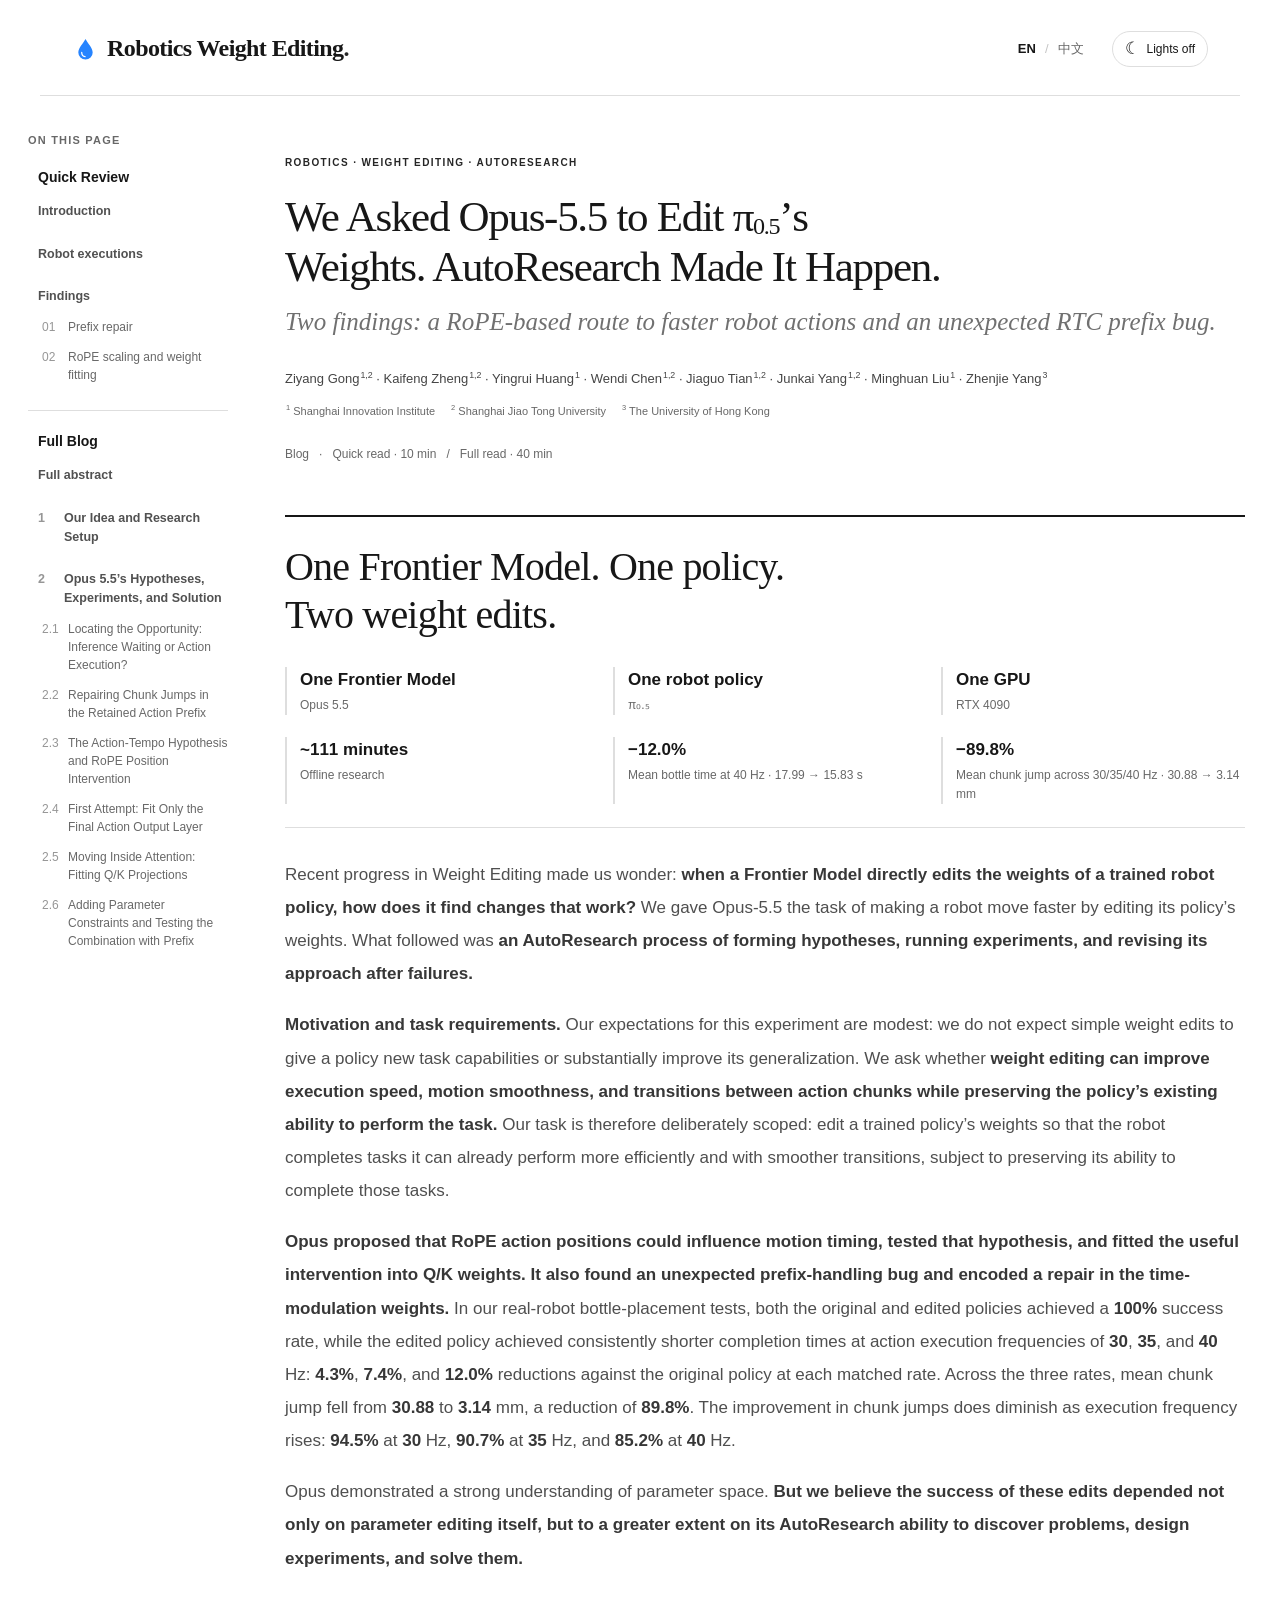
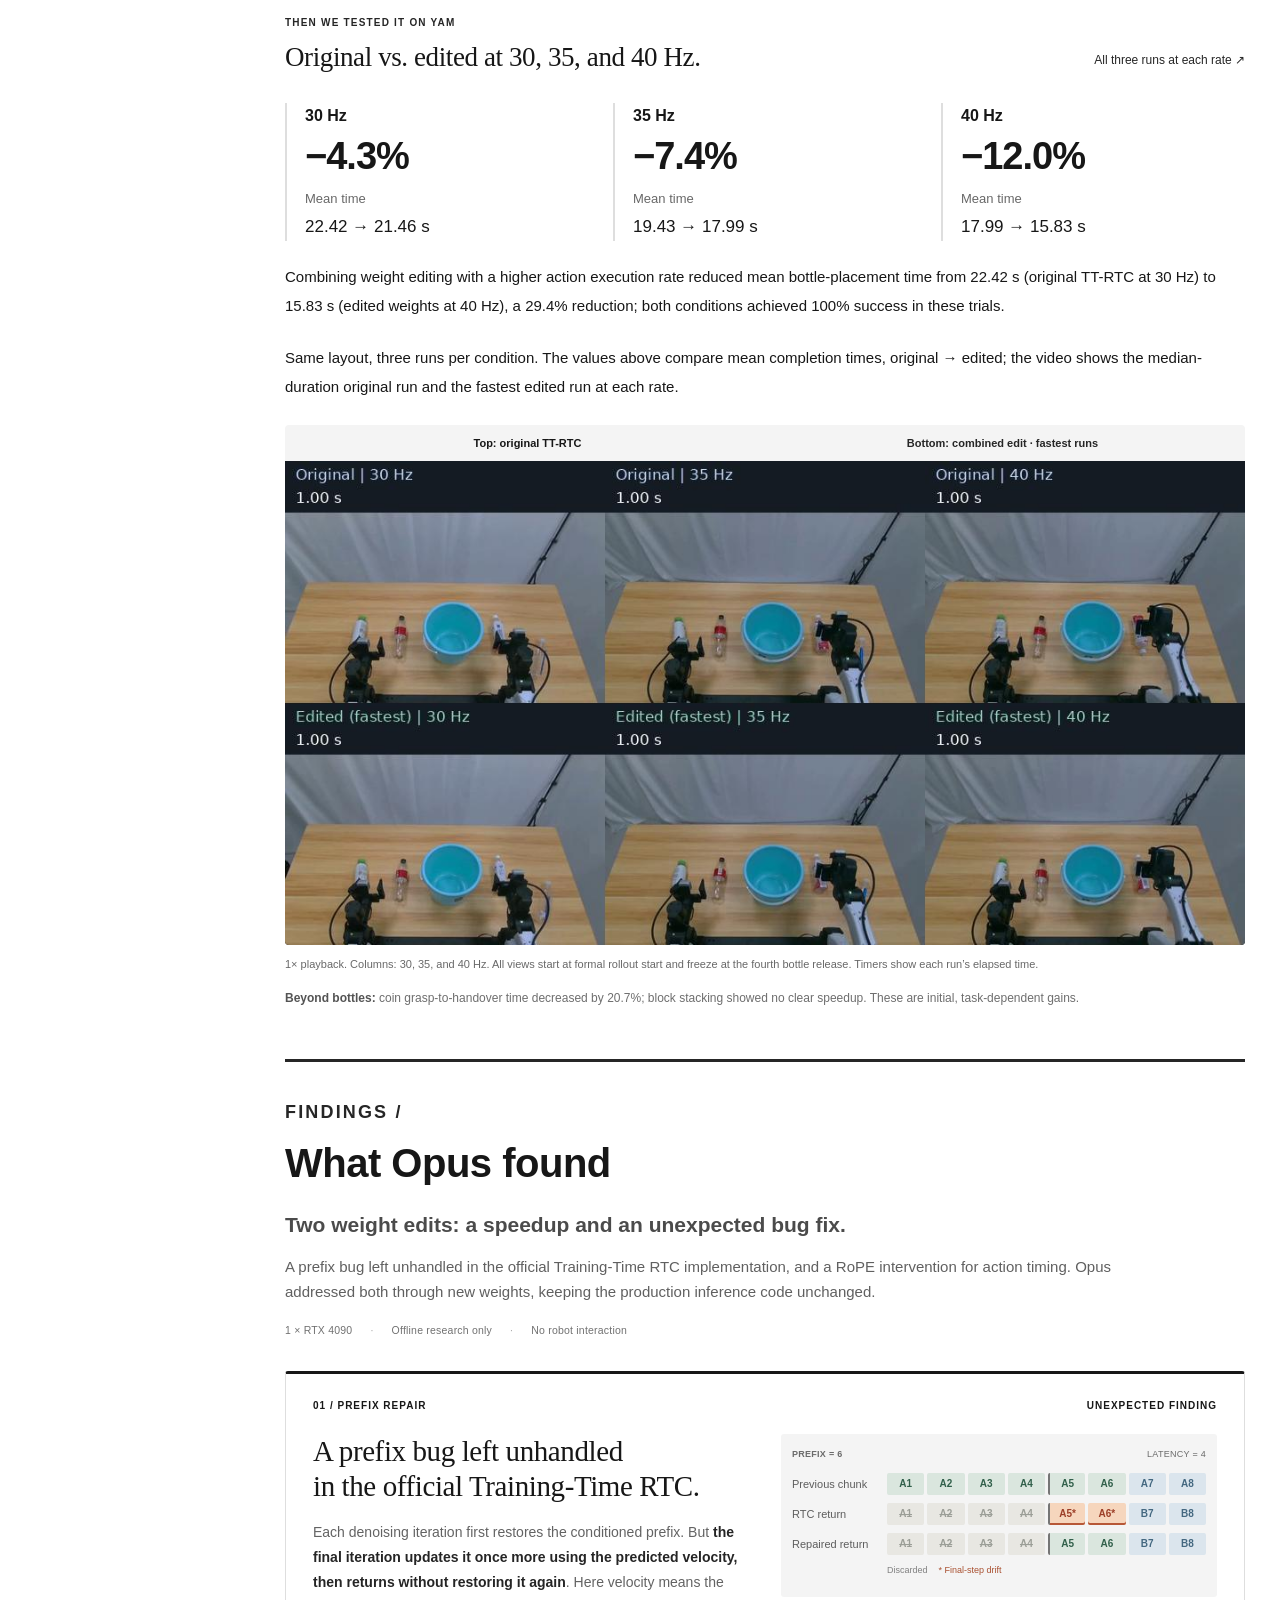
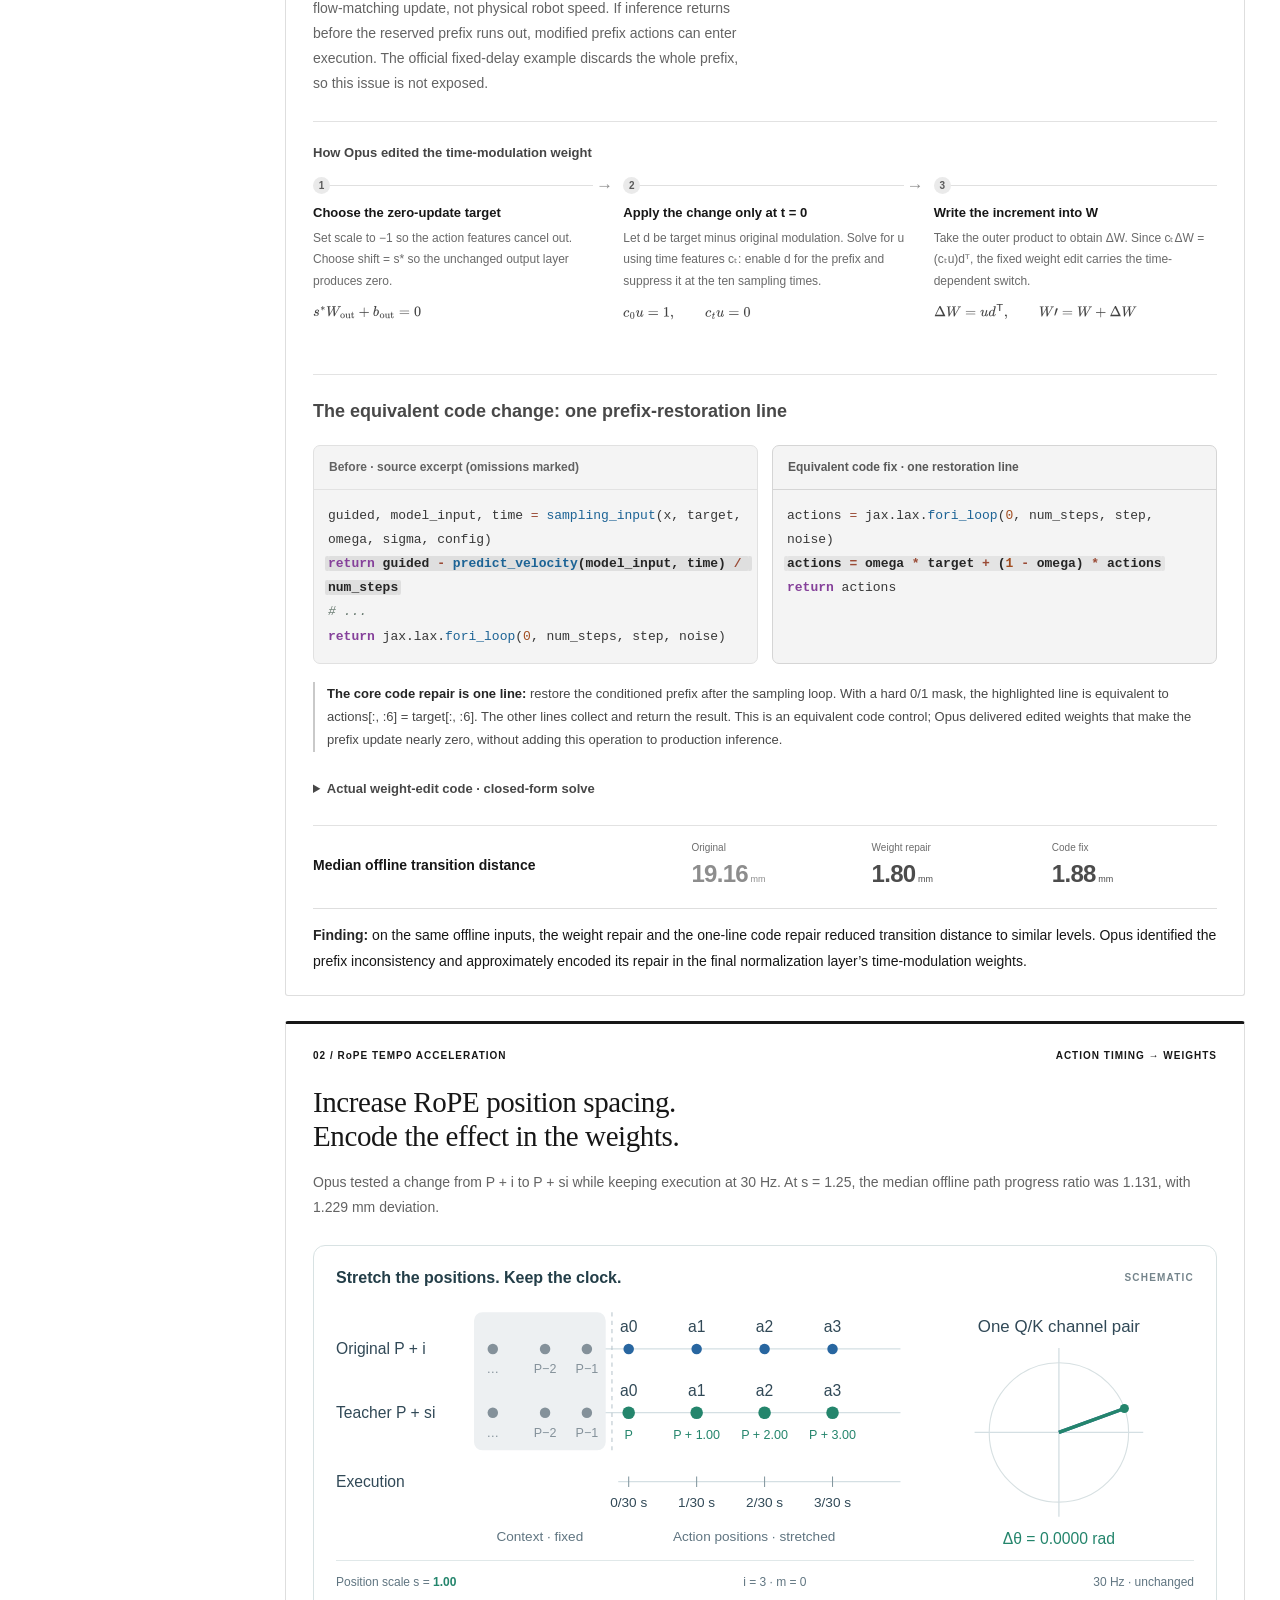
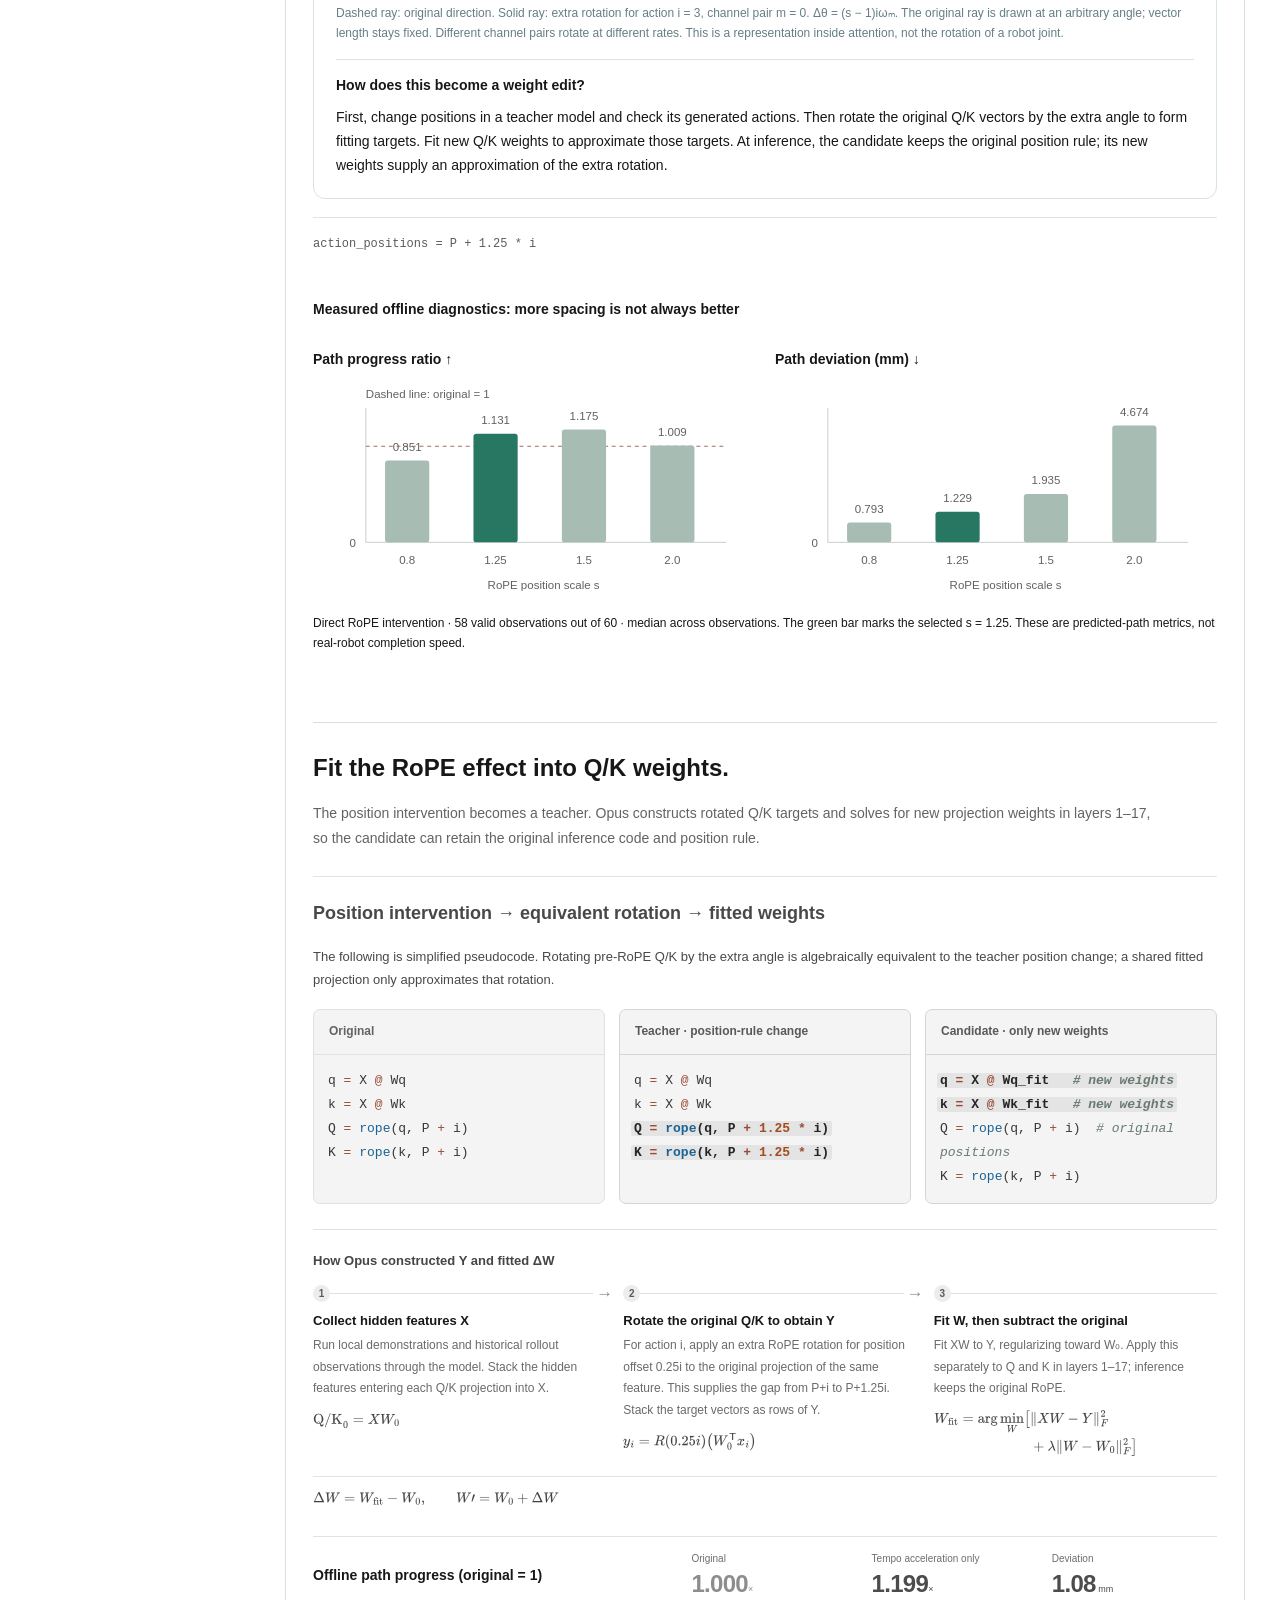
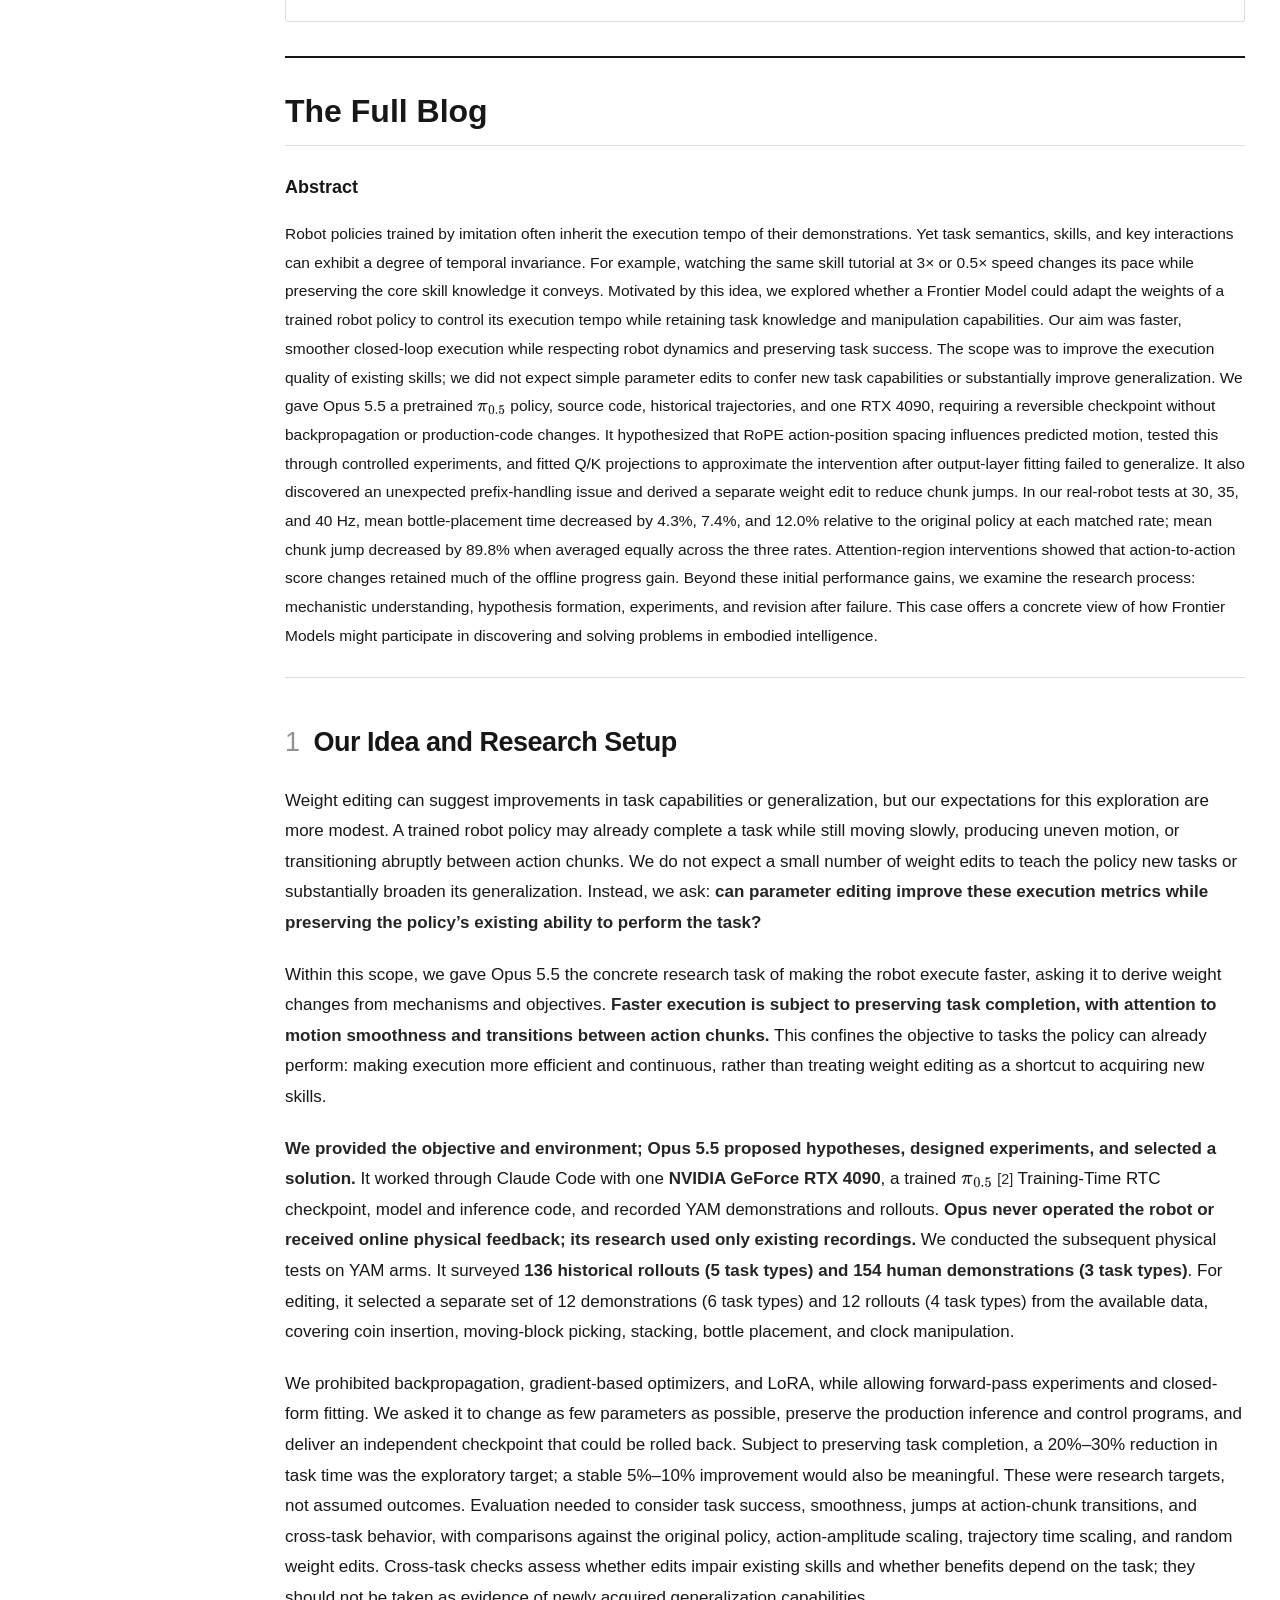
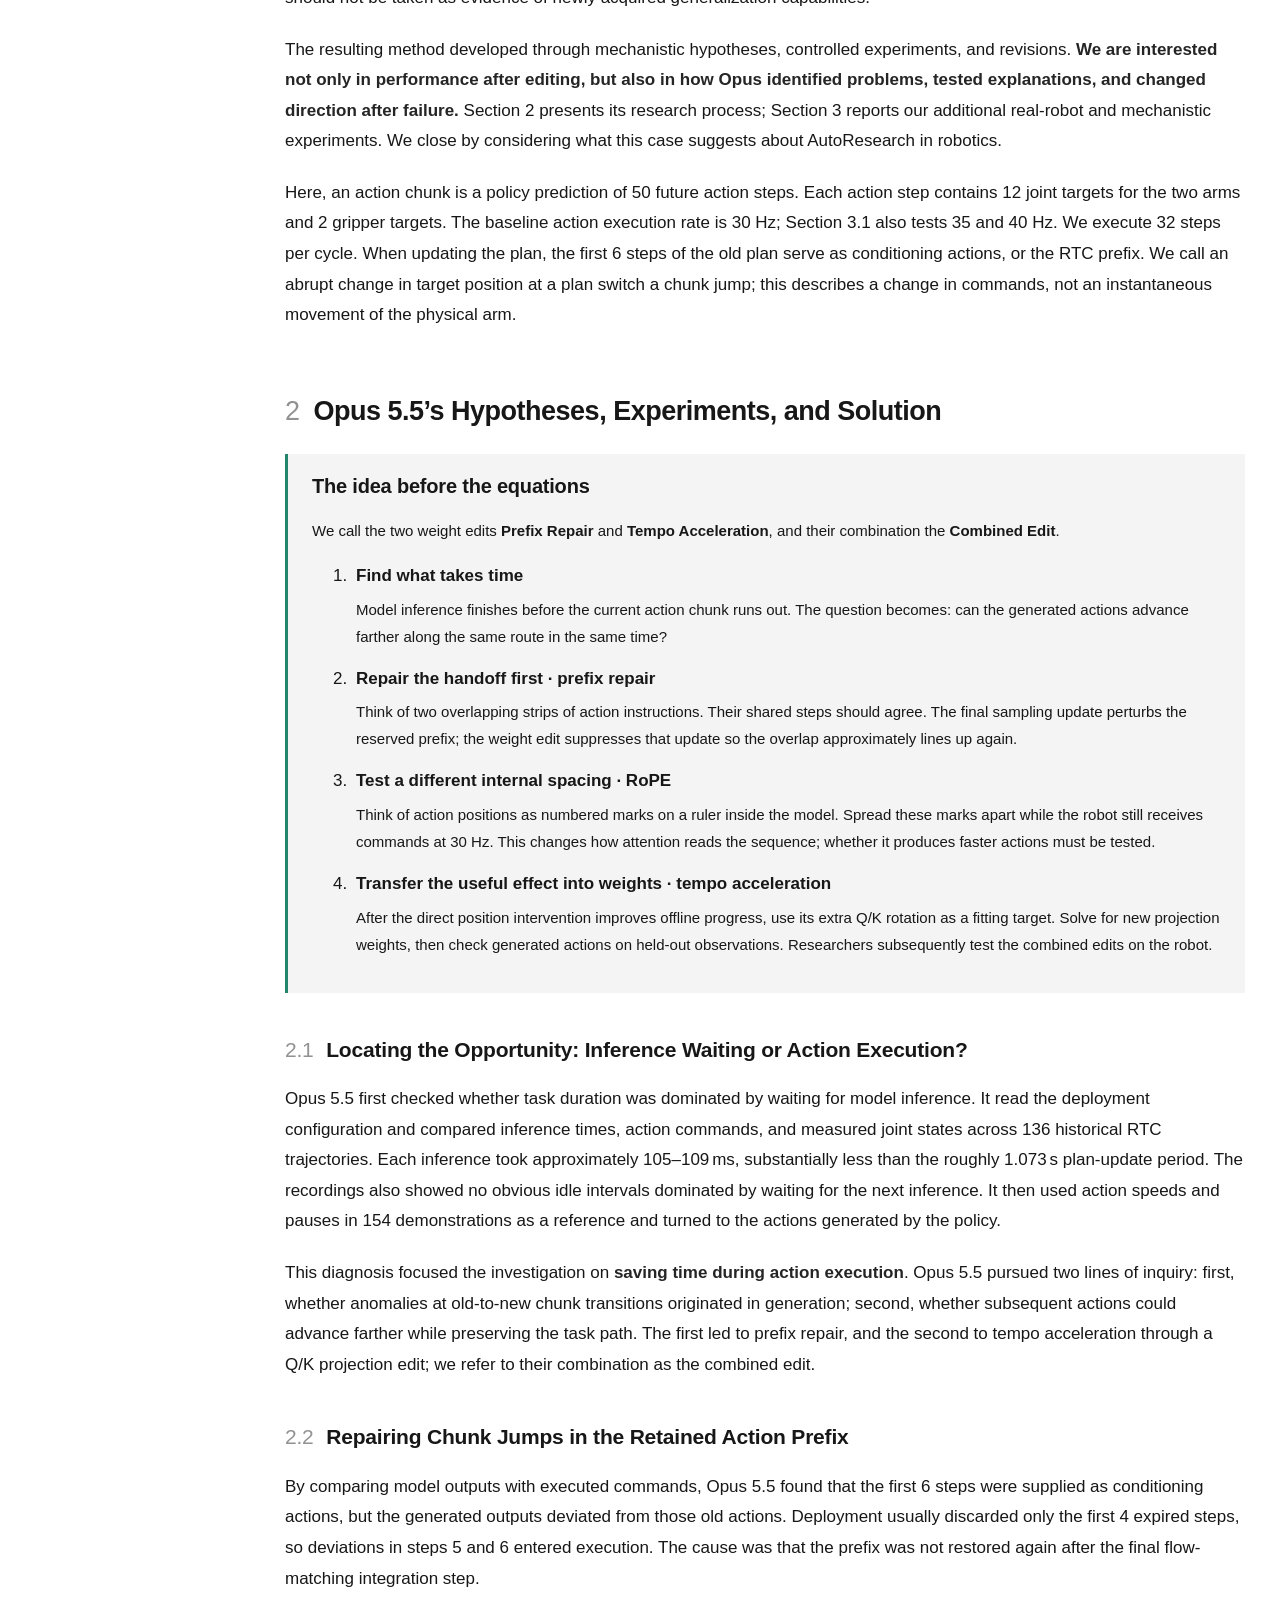
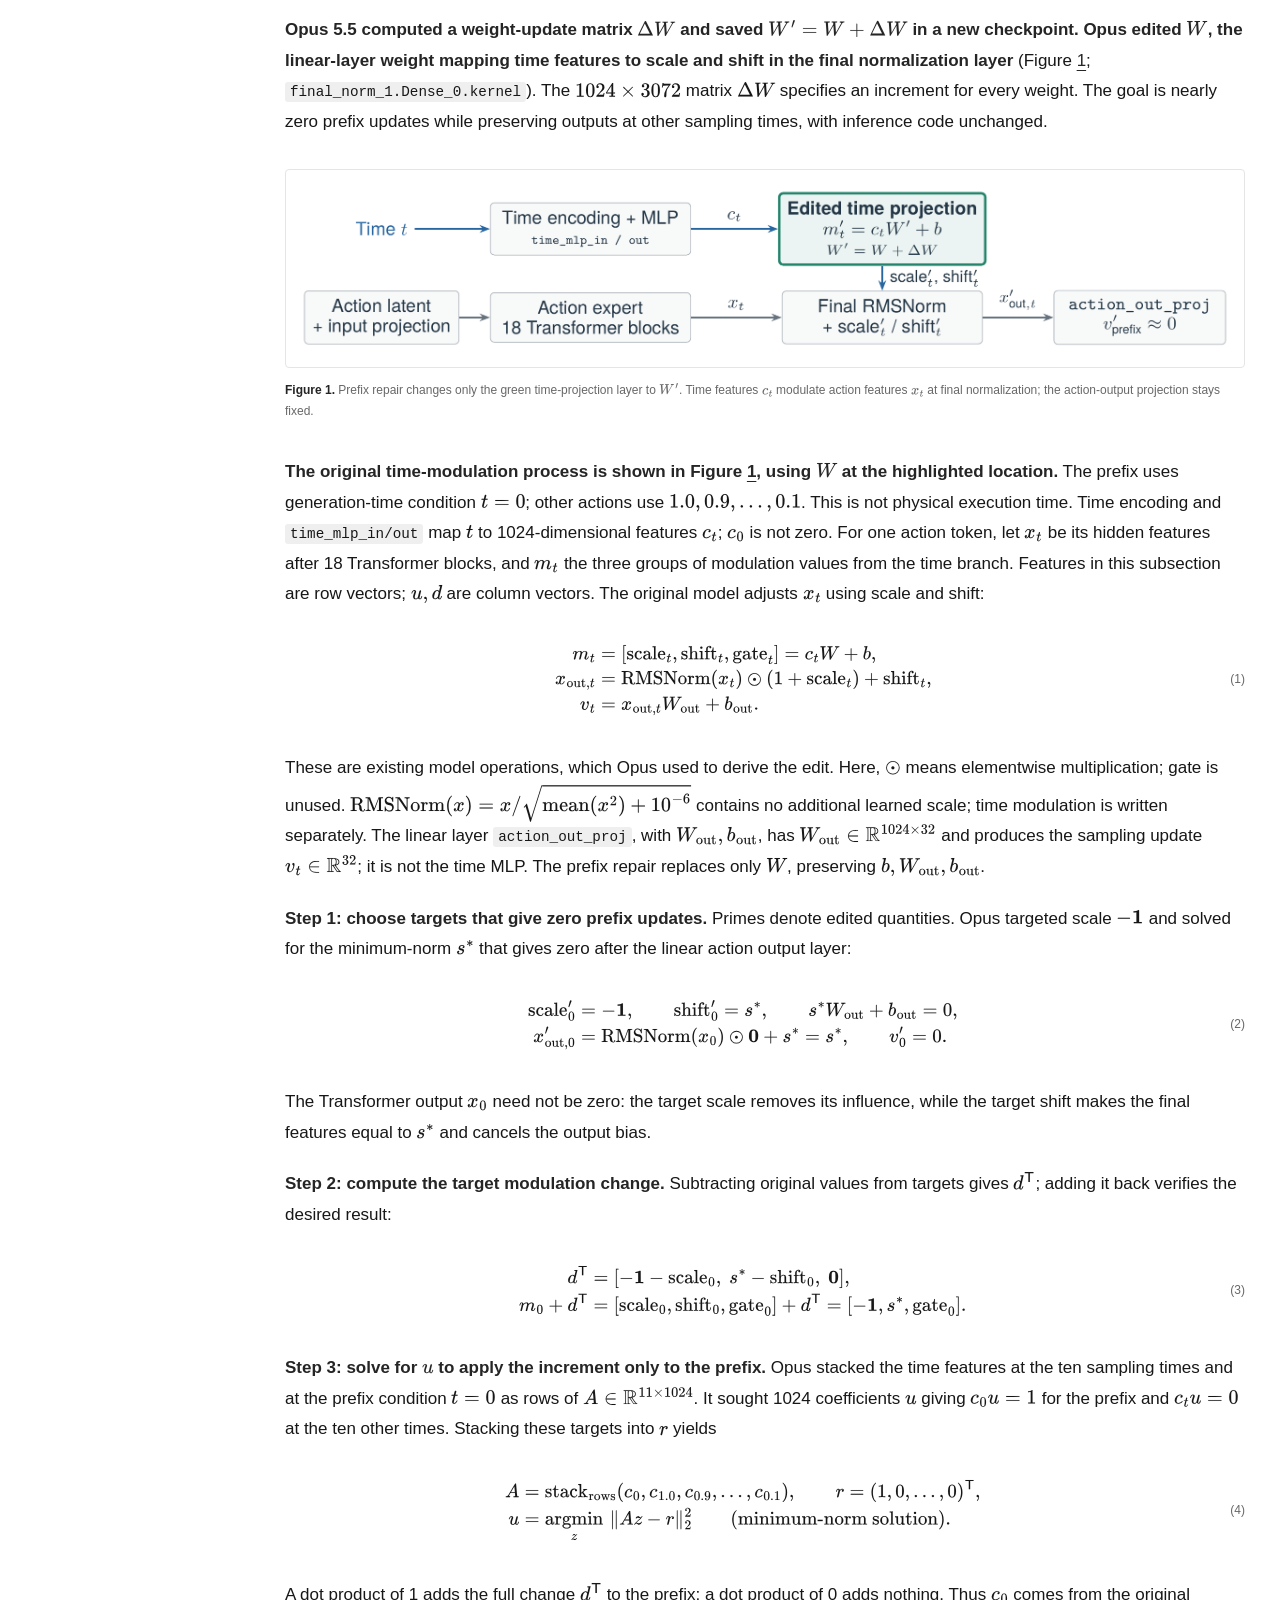
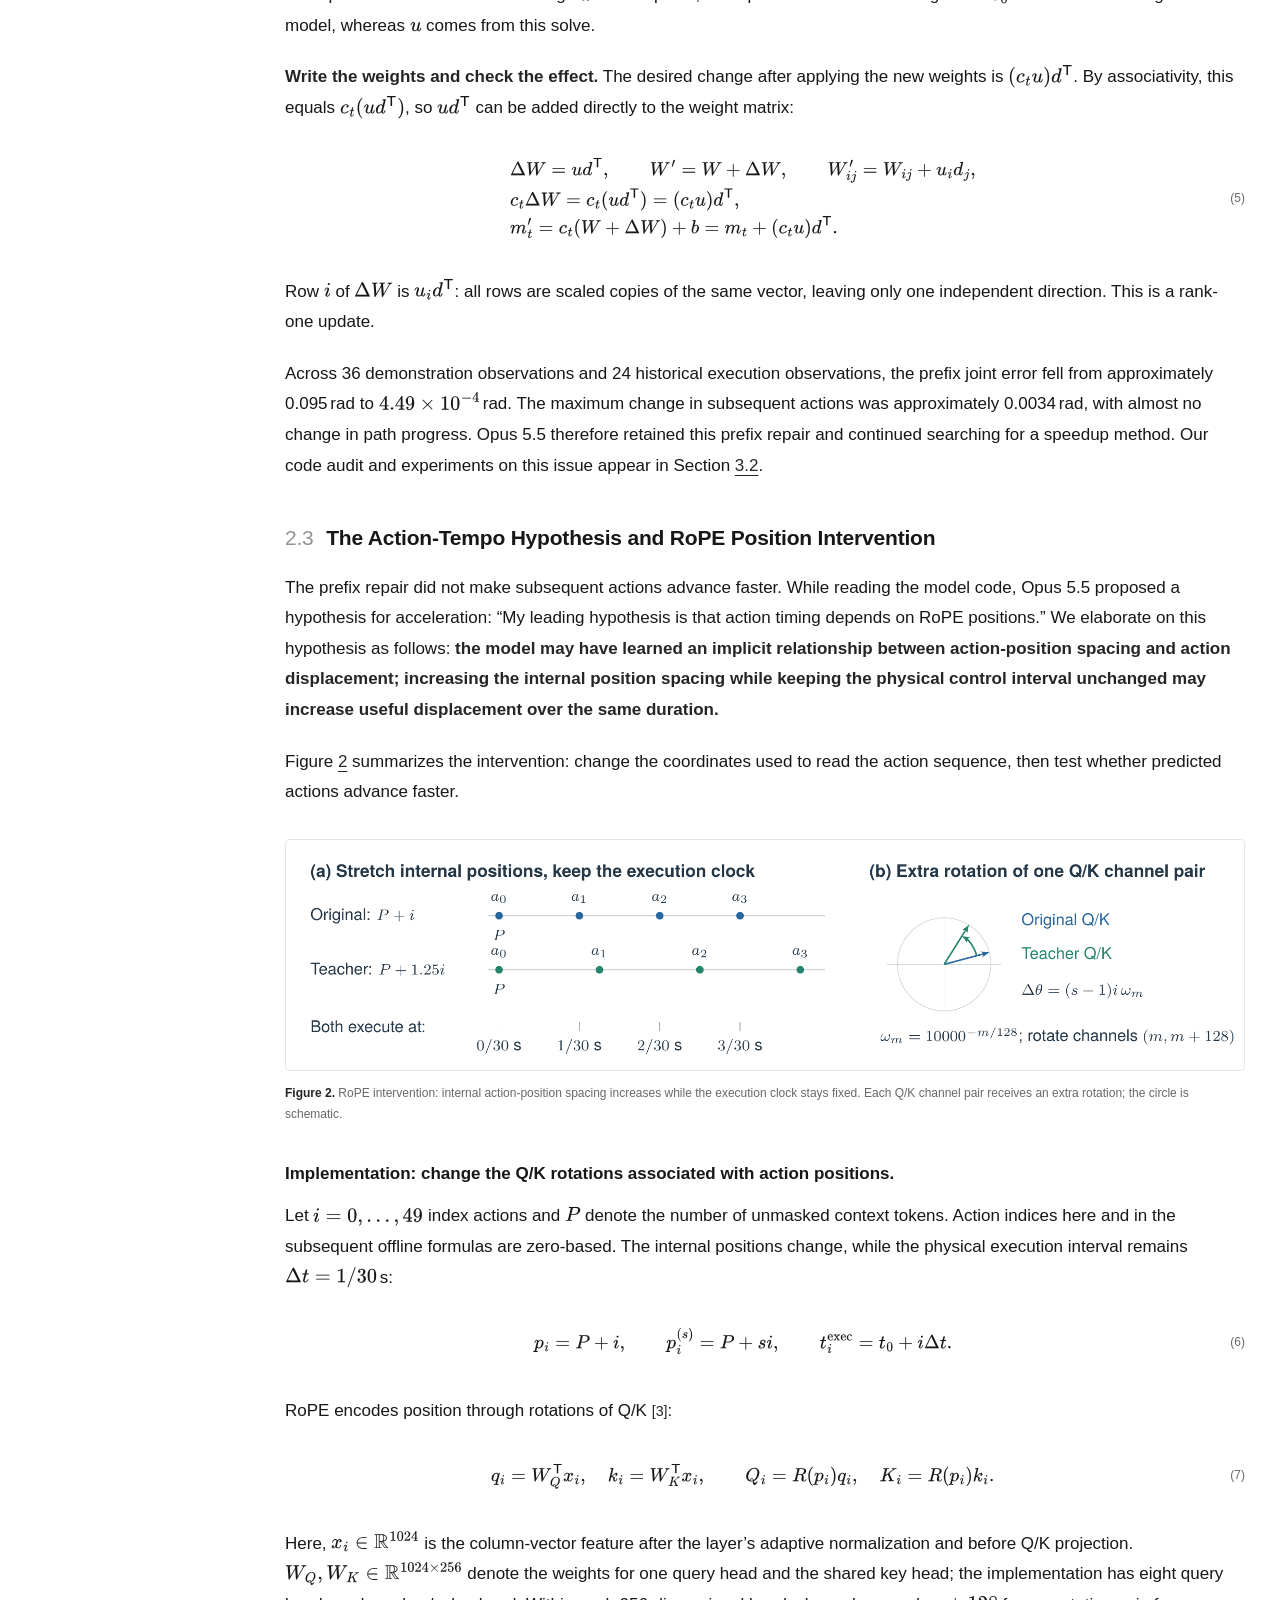
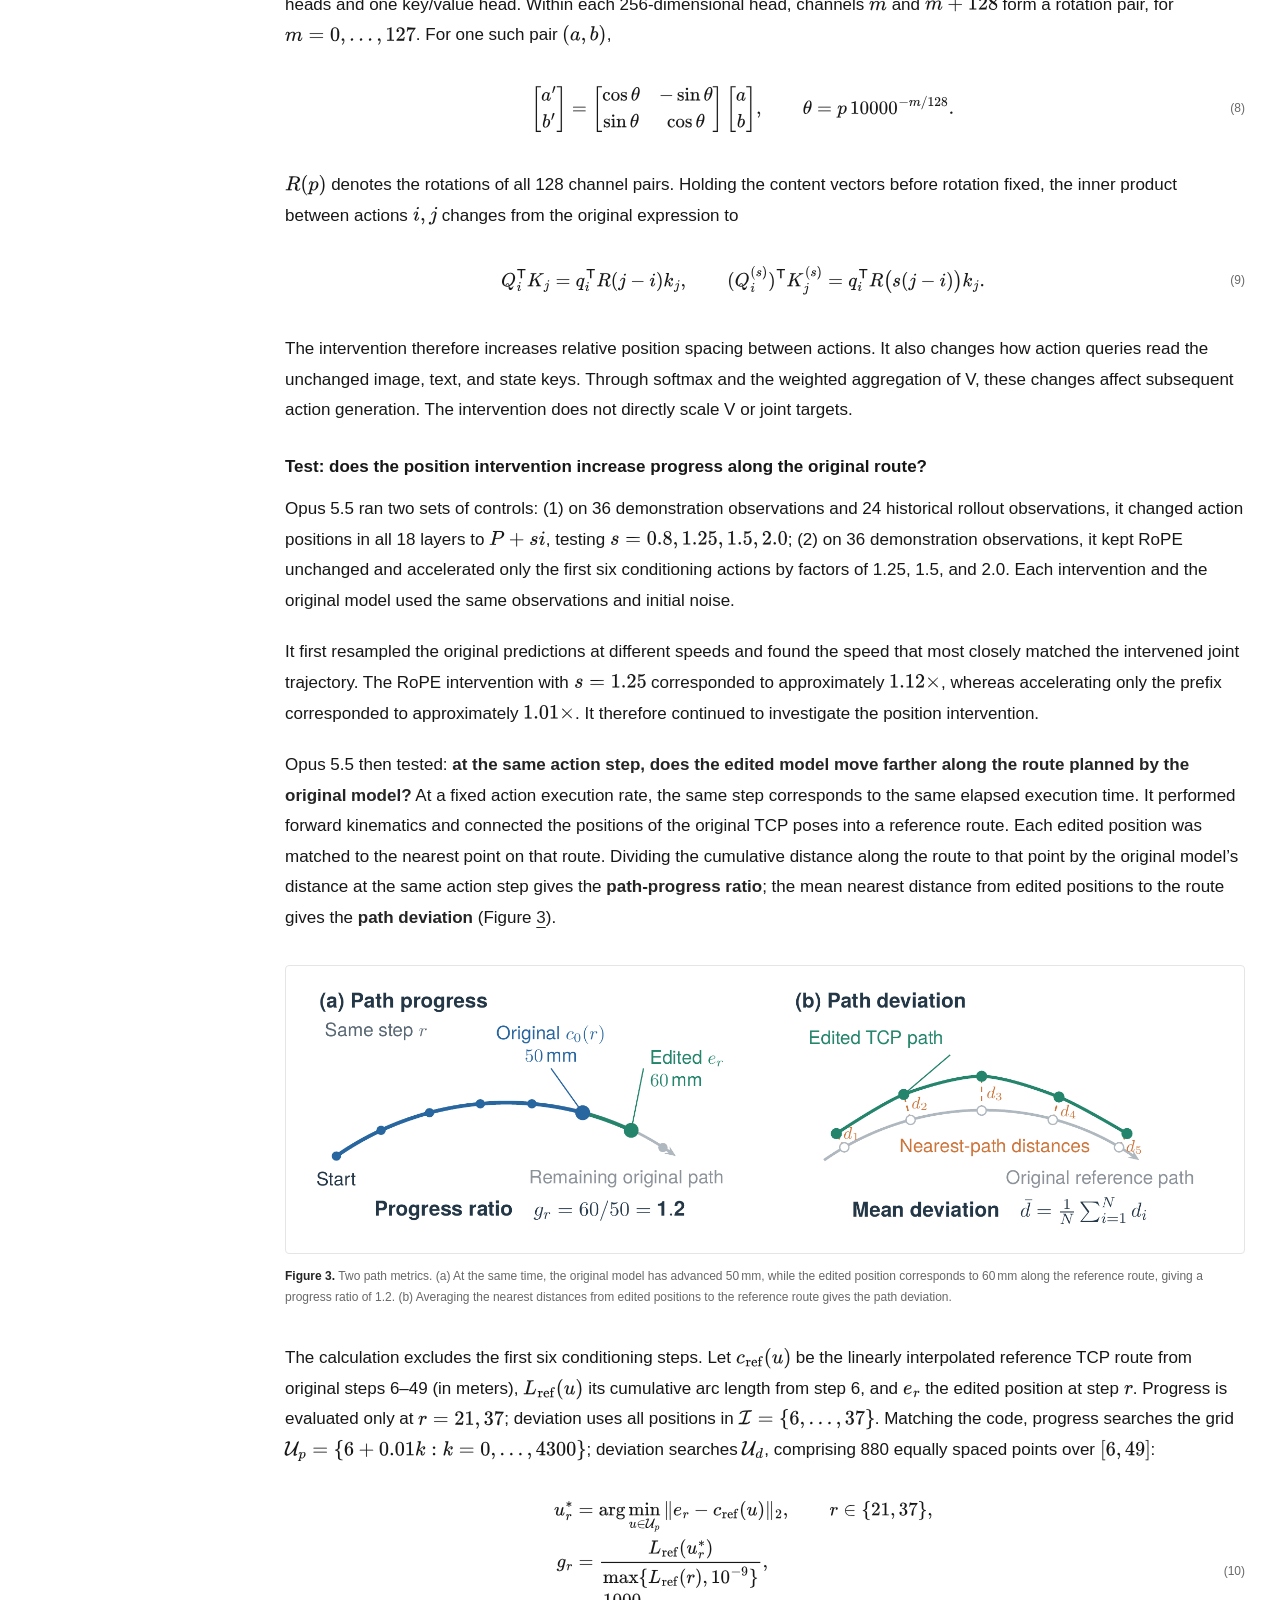
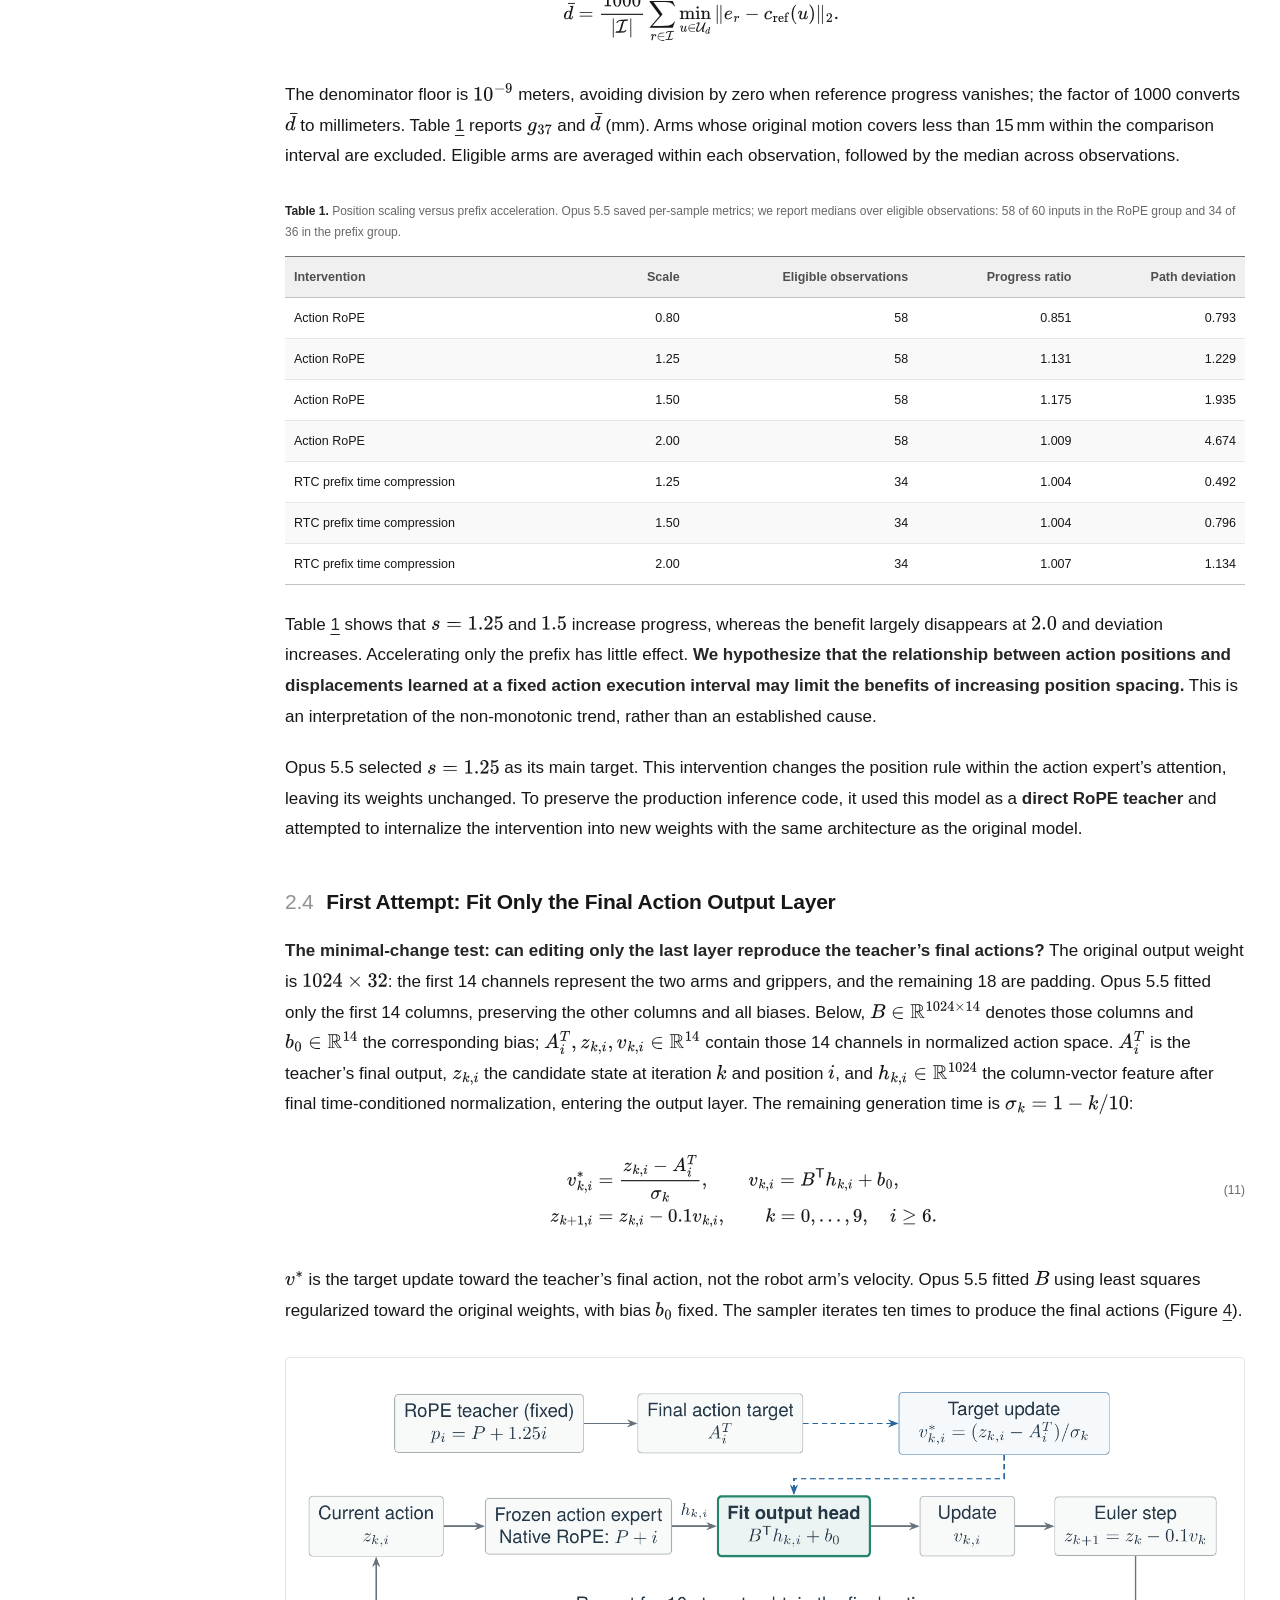
==== commit 1122b50b: "Present combined speedup as a note below frequency results" ====
--- a/en/index.html
+++ b/en/index.html
@@ -204,15 +204,10 @@
 <main id="article"><article>
 <header class="article-header"><p class="eyebrow">ROBOTICS · WEIGHT EDITING · AUTORESEARCH</p><h1>We Asked Opus-5.5 to Edit <span class="pi">π<sub>0.5</sub></span>’s Weights. AutoResearch Made It Happen.</h1><p class="subtitle"><em>Two findings: a RoPE-based route to faster robot actions and an unexpected RTC prefix bug.</em></p><div class="authors">Ziyang Gong<sup>1,2</sup> · Kaifeng Zheng<sup>1,2</sup> · Yingrui Huang<sup>1</sup> · Wendi Chen<sup>1,2</sup> · Jiaguo Tian<sup>1,2</sup> · Junkai Yang<sup>1,2</sup> · Minghuan Liu<sup>1</sup> · Zhenjie Yang<sup>3</sup></div><div class="affiliations"><span><sup>1</sup> Shanghai Innovation Institute</span><span><sup>2</sup> Shanghai Jiao Tong University</span><span><sup>3</sup> The University of Hong Kong</span></div><div class="article-meta"><span>Blog</span><span>·</span><span>Quick read · 10 min</span><span>/</span><span>Full read · 40 min</span></div></header>
 
-<aside class="combined-gain" id="combined-execution-gain" aria-labelledby="combined-gain-title">
-<h4 id="combined-gain-title">Weight editing + a higher action execution rate</h4>
-<div class="combined-gain-body"><div class="combined-gain-metric"><strong>29.4<small>%</small></strong><span>less mean task completion time</span></div>
-<div class="combined-gain-comparison"><div><span>Original TT-RTC · 30 Hz</span><strong>22.42 <small>s</small></strong></div><span class="combined-gain-arrow" aria-hidden="true">→</span><div><span>Edited weights · 40 Hz</span><strong>15.83 <small>s</small></strong></div></div></div>
-<div class="combined-gain-footer"><strong>Success rate in these trials: 100% → 100%</strong><span>Bottle placement · Same layout · 3 runs per condition</span></div>
-</aside>
 <section class="article-introduction" id="introduction" aria-label="Introduction"><div class="research-opener"><h2>One Frontier Model. One policy. <br>Two weight edits.</h2><div class="research-facts"><div><b>One Frontier Model</b><span>Opus 5.5</span></div><div><b>One robot policy</b><span>π₀.₅</span></div><div><b>One GPU</b><span>RTX 4090</span></div><div><b>~111 minutes</b><span>Offline research</span></div><div><b>−12.0%</b><span>Mean bottle time at 40 Hz · 17.99 → 15.83 s</span></div><div><b>−89.8%</b><span>Mean chunk jump across 30/35/40 Hz · 30.88 → 3.14 mm</span></div></div></div><p>Recent progress in Weight Editing made us wonder: <strong>when a Frontier Model directly edits the weights of a trained robot policy, how does it find changes that work?</strong> We gave Opus-5.5 the task of making a robot move faster by editing its policy’s weights. What followed was <strong>an AutoResearch process of forming hypotheses, running experiments, and revising its approach after failures.</strong></p><p><strong>Motivation and task requirements.</strong> Our expectations for this experiment are modest: we do not expect simple weight edits to give a policy new task capabilities or substantially improve its generalization. We ask whether <strong>weight editing can improve execution speed, motion smoothness, and transitions between action chunks while preserving the policy’s existing ability to perform the task.</strong> Our task is therefore deliberately scoped: edit a trained policy’s weights so that the robot completes tasks it can already perform more efficiently and with smoother transitions, subject to preserving its ability to complete those tasks.</p><p><strong>Opus proposed that RoPE action positions could influence motion timing, tested that hypothesis, and fitted the useful intervention into Q/K weights. It also found an unexpected prefix-handling bug and encoded a repair in the time-modulation weights.</strong> In our real-robot bottle-placement tests, both the original and edited policies achieved a <strong>100%</strong> success rate, while the edited policy achieved consistently shorter completion times at action execution frequencies of <strong>30</strong>, <strong>35</strong>, and <strong>40</strong> Hz: <strong>4.3%</strong>, <strong>7.4%</strong>, and <strong>12.0%</strong> reductions against the original policy at each matched rate. Across the three rates, mean chunk jump fell from <strong>30.88</strong> to <strong>3.14</strong> mm, a reduction of <strong>89.8%</strong>. The improvement in chunk jumps does diminish as execution frequency rises: <strong>94.5%</strong> at <strong>30</strong> Hz, <strong>90.7%</strong> at <strong>35</strong> Hz, and <strong>85.2%</strong> at <strong>40</strong> Hz.</p><p>Opus demonstrated a strong understanding of parameter space. <strong>But we believe the success of these edits depended not only on parameter editing itself, but to a greater extent on its AutoResearch ability to discover problems, design experiments, and solve them.</strong></p></section>
 <div class="findings video-intro"><section class="execution-showcase" id="execution" aria-labelledby="execution-title"><div class="execution-heading"><div><p class="finding-eyebrow">THEN WE TESTED IT ON YAM</p><h3 id="execution-title">Original vs. edited at 30, 35, and 40 Hz.</h3></div><a href="#matched-frequency-videos">All three runs at each rate ↗</a></div>
 <div class="frequency-results"><div><b>30 Hz</b><strong>−4.3%</strong><span>Mean time</span><p>22.42 → 21.46 s</p></div><div><b>35 Hz</b><strong>−7.4%</strong><span>Mean time</span><p>19.43 → 17.99 s</p></div><div><b>40 Hz</b><strong>−12.0%</strong><span>Mean time</span><p>17.99 → 15.83 s</p></div></div>
+<p class="frequency-explanation">Combining weight editing with a higher action execution rate reduced mean bottle-placement time from 22.42 s (original TT-RTC at 30 Hz) to 15.83 s (edited weights at 40 Hz), a 29.4% reduction; both conditions achieved 100% success in these trials.</p>
 <p class="frequency-explanation">Same layout, three runs per condition. The values above compare mean completion times, original → edited; the video shows the median-duration original run and the fastest edited run at each rate.</p>
 <div class="execution-labels"><span>Top: original TT-RTC</span><span>Bottom: combined edit · fastest runs</span></div>
 <figure class="video-figure" id="bottle-video"><video controls="" playsinline="" preload="none" poster="../assets/bottles-frequency-fastest-edits.jpg"><source src="../assets/bottles-frequency-fastest-edits.mp4" type="video/mp4"></video><figcaption>1× playback. Columns: 30, 35, and 40 Hz. All views start at formal rollout start and freeze at the fourth bottle release. Timers show each run’s elapsed time.</figcaption></figure>
--- a/assets/comparison-videos.css
+++ b/assets/comparison-videos.css
@@ -1,19 +1,4 @@
 .cross-rate-results{grid-template-columns:repeat(2,minmax(0,1fr))}
-.combined-gain{margin:28px 0 32px;padding:26px 28px;border:1px solid var(--rule);border-top:3px solid var(--ink);border-radius:6px;background:var(--soft);color:var(--ink)}
-.combined-gain h4{margin:0 0 22px;font-size:18px;line-height:1.5;color:var(--ink)}
-.combined-gain-body{display:grid;grid-template-columns:minmax(0,1fr) minmax(0,2fr);align-items:center;gap:28px}
-.combined-gain-metric>strong{display:block;font-size:clamp(48px,5vw,68px);line-height:1.1;letter-spacing:-.04em;font-weight:700;color:var(--ink)}
-.combined-gain-metric small{font-size:.48em;letter-spacing:0}
-.combined-gain-metric>span{display:block;margin-top:8px;font-size:14px;line-height:1.5;color:var(--muted)}
-.combined-gain-comparison{display:grid;grid-template-columns:minmax(0,1fr) auto minmax(0,1fr);gap:16px;align-items:center}
-.combined-gain-comparison>div>span{display:block;font-size:13px;line-height:1.5;color:var(--muted)}
-.combined-gain-comparison strong{display:block;margin-top:8px;font-size:clamp(25px,3vw,38px);line-height:1.2;white-space:nowrap;font-variant-numeric:tabular-nums;color:var(--ink)}
-.combined-gain-comparison small{font-size:.55em;font-weight:400}
-.combined-gain-arrow{font-size:26px;color:var(--muted)}
-.combined-gain-footer{display:flex;flex-wrap:wrap;align-items:baseline;gap:8px 24px;margin-top:24px;padding-top:16px;border-top:1px solid var(--rule);line-height:1.6}
-.combined-gain-footer>strong{font-size:15px;color:var(--ink)}
-.combined-gain-footer>span{font-size:12px;color:var(--muted)}
-@media(max-width:700px){.combined-gain{padding:22px 18px}.combined-gain-body{grid-template-columns:1fr;gap:24px}.combined-gain-comparison{gap:12px}.combined-gain h4{font-size:17px}.combined-gain-footer{margin-top:20px}.combined-gain-comparison>div>span{font-size:12px}}
 .matched-comparisons{margin:28px 0 36px;padding:22px 0;border-top:1px solid var(--rule);border-bottom:1px solid var(--rule)}
 .matched-comparisons h4{margin:0 0 16px;font-size:18px}
 .comparison-rate-controls{display:flex;gap:10px;flex-wrap:wrap;margin-bottom:14px}
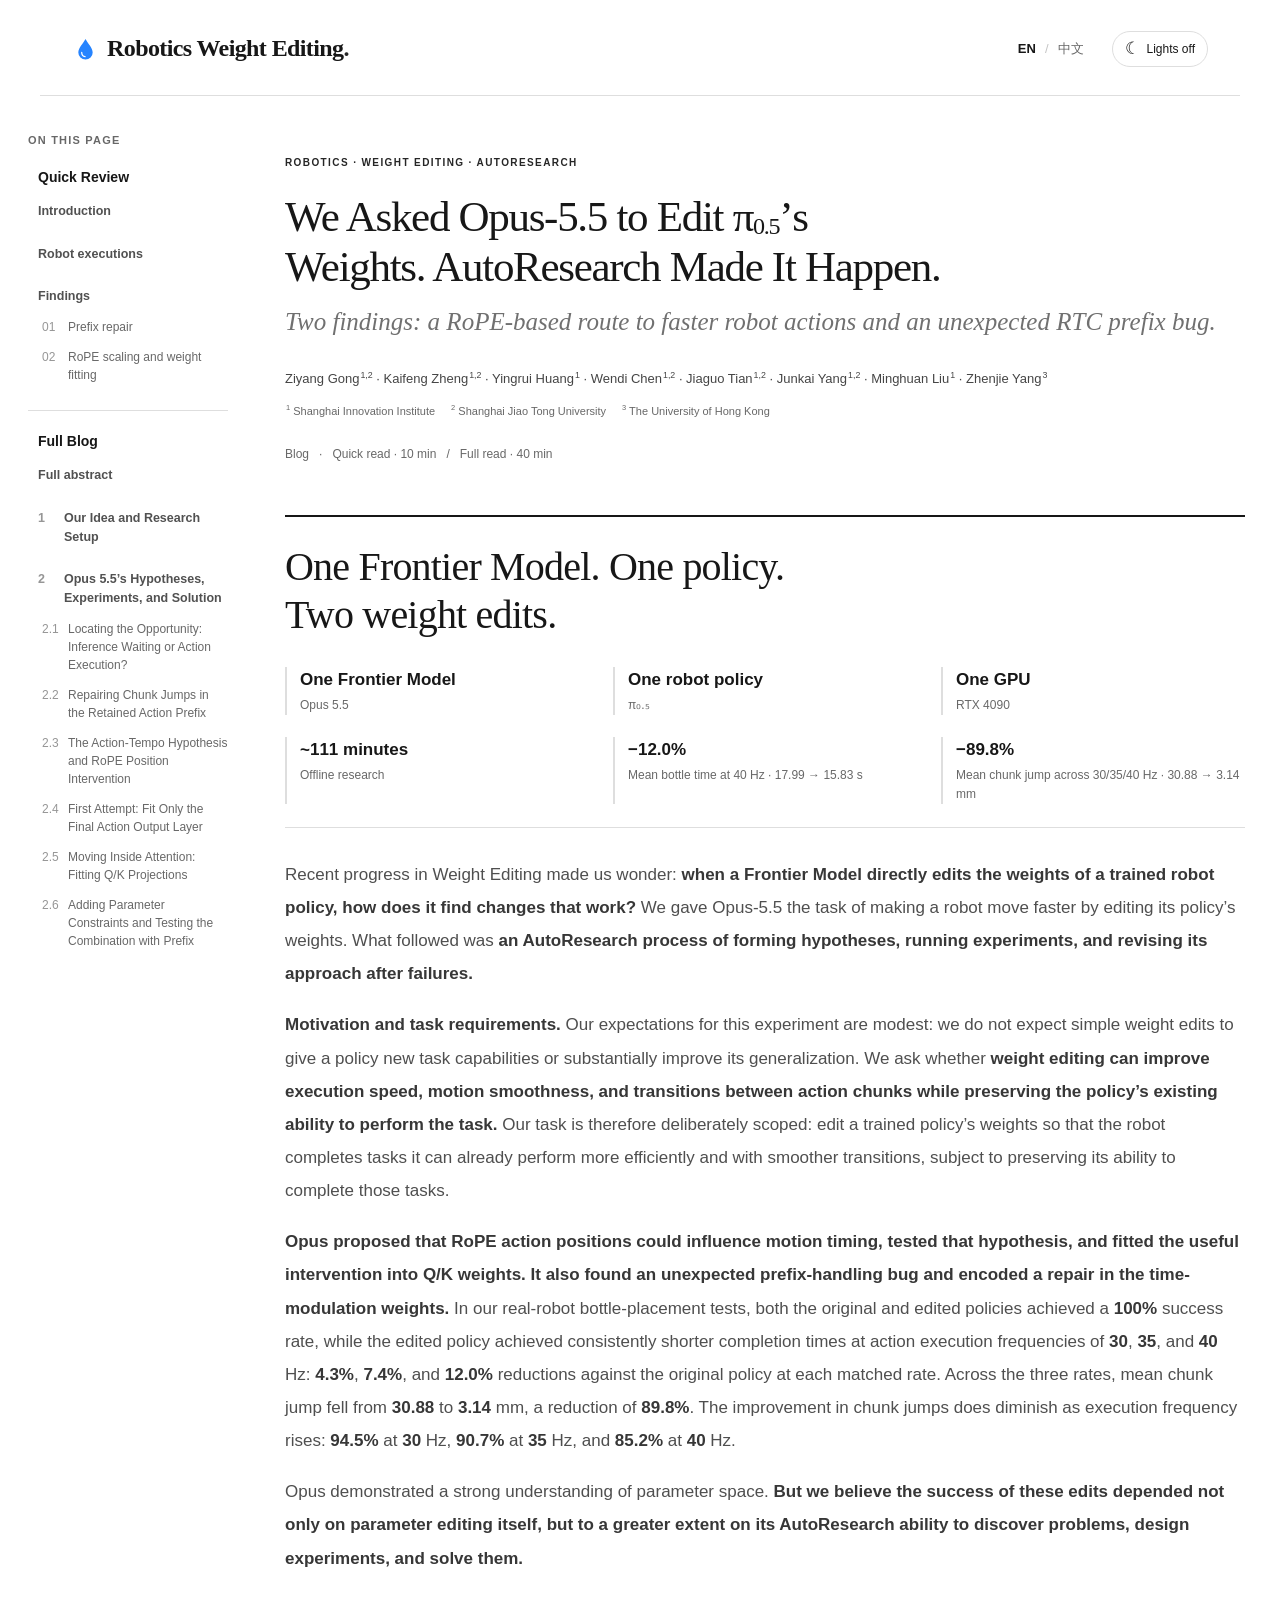
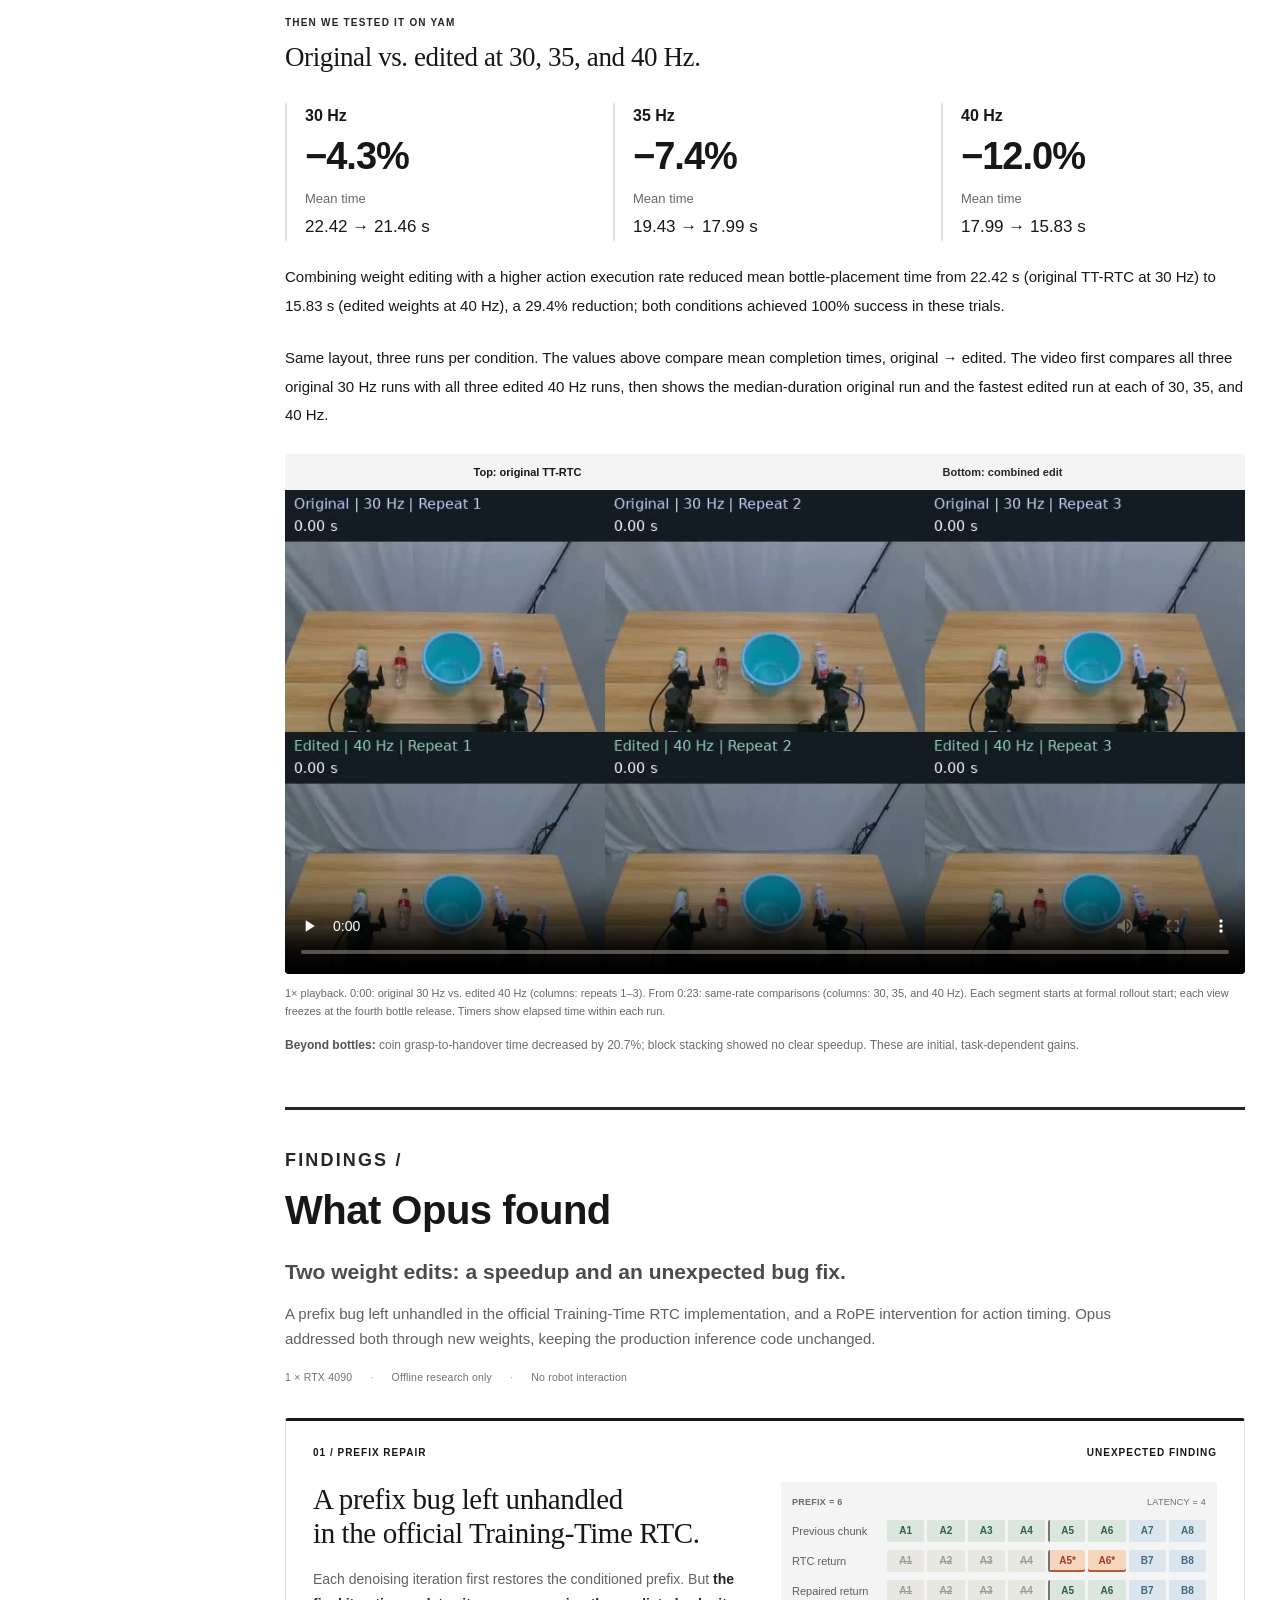
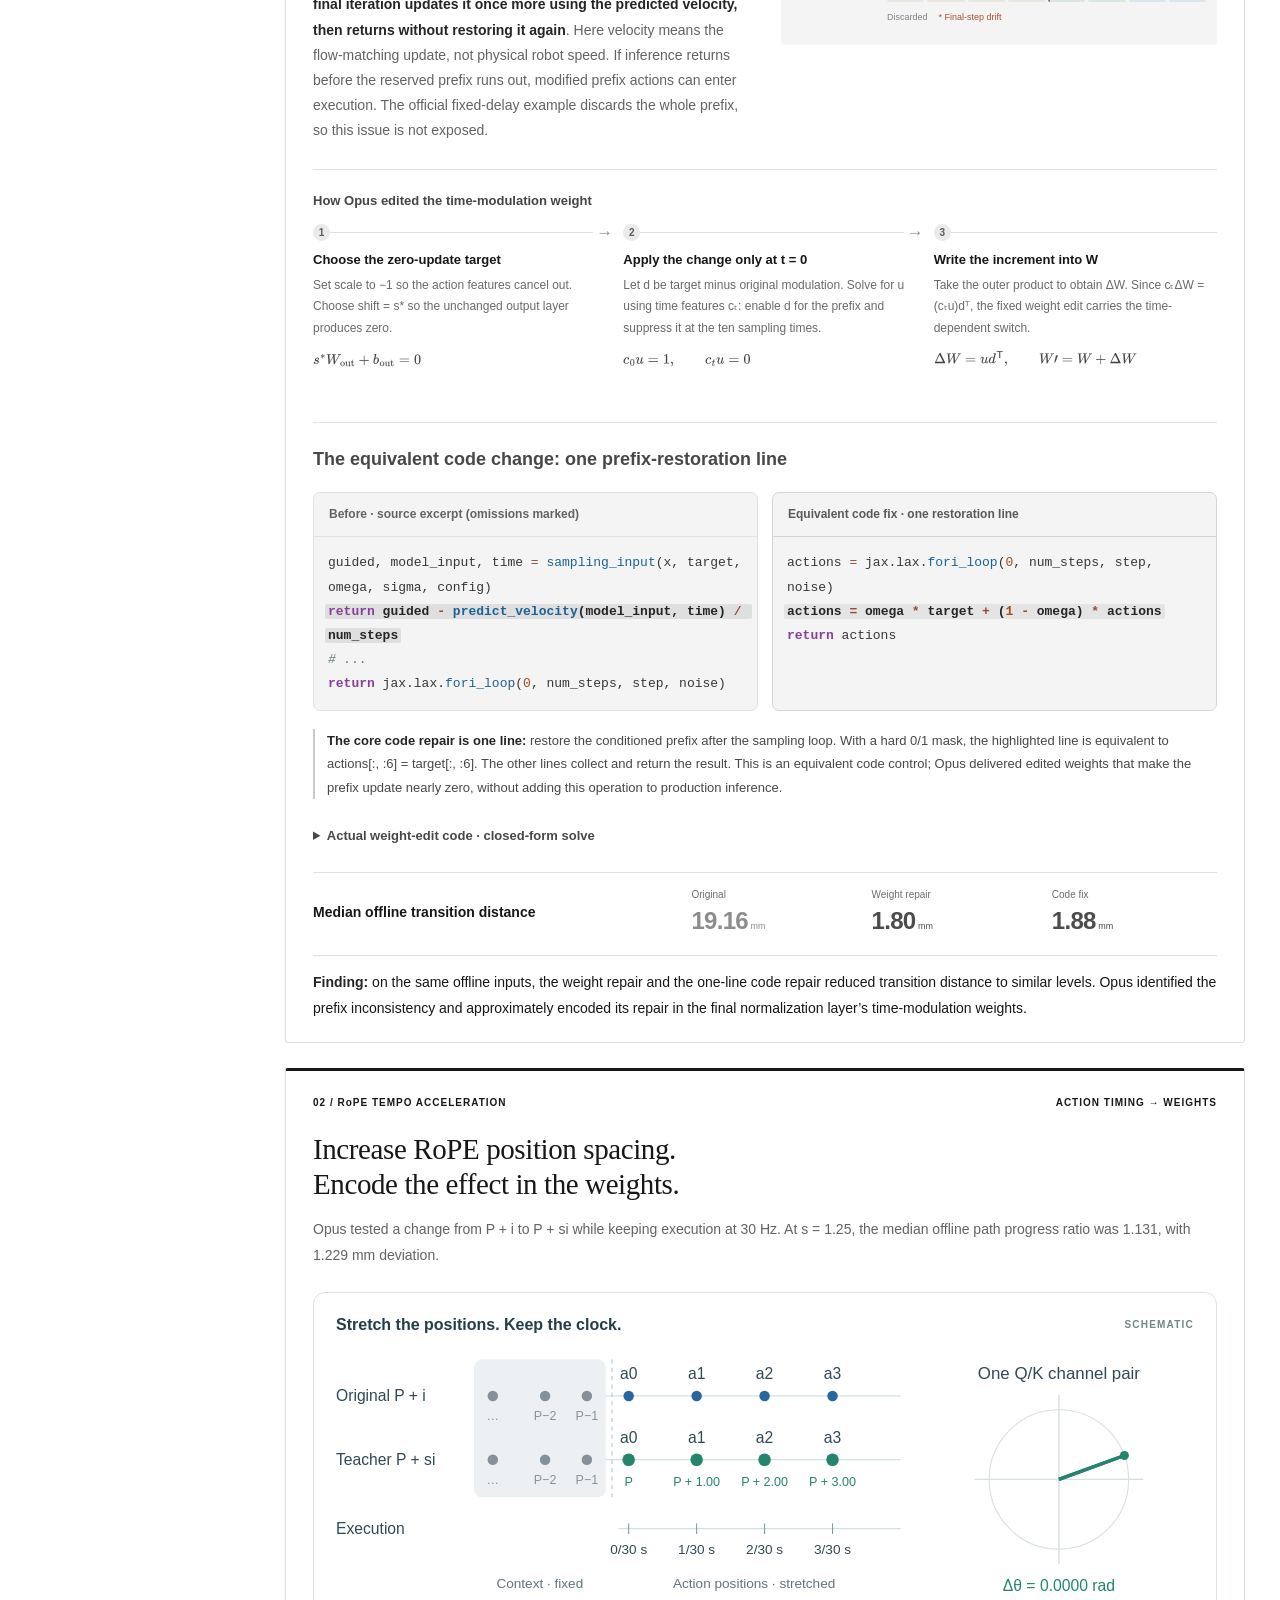
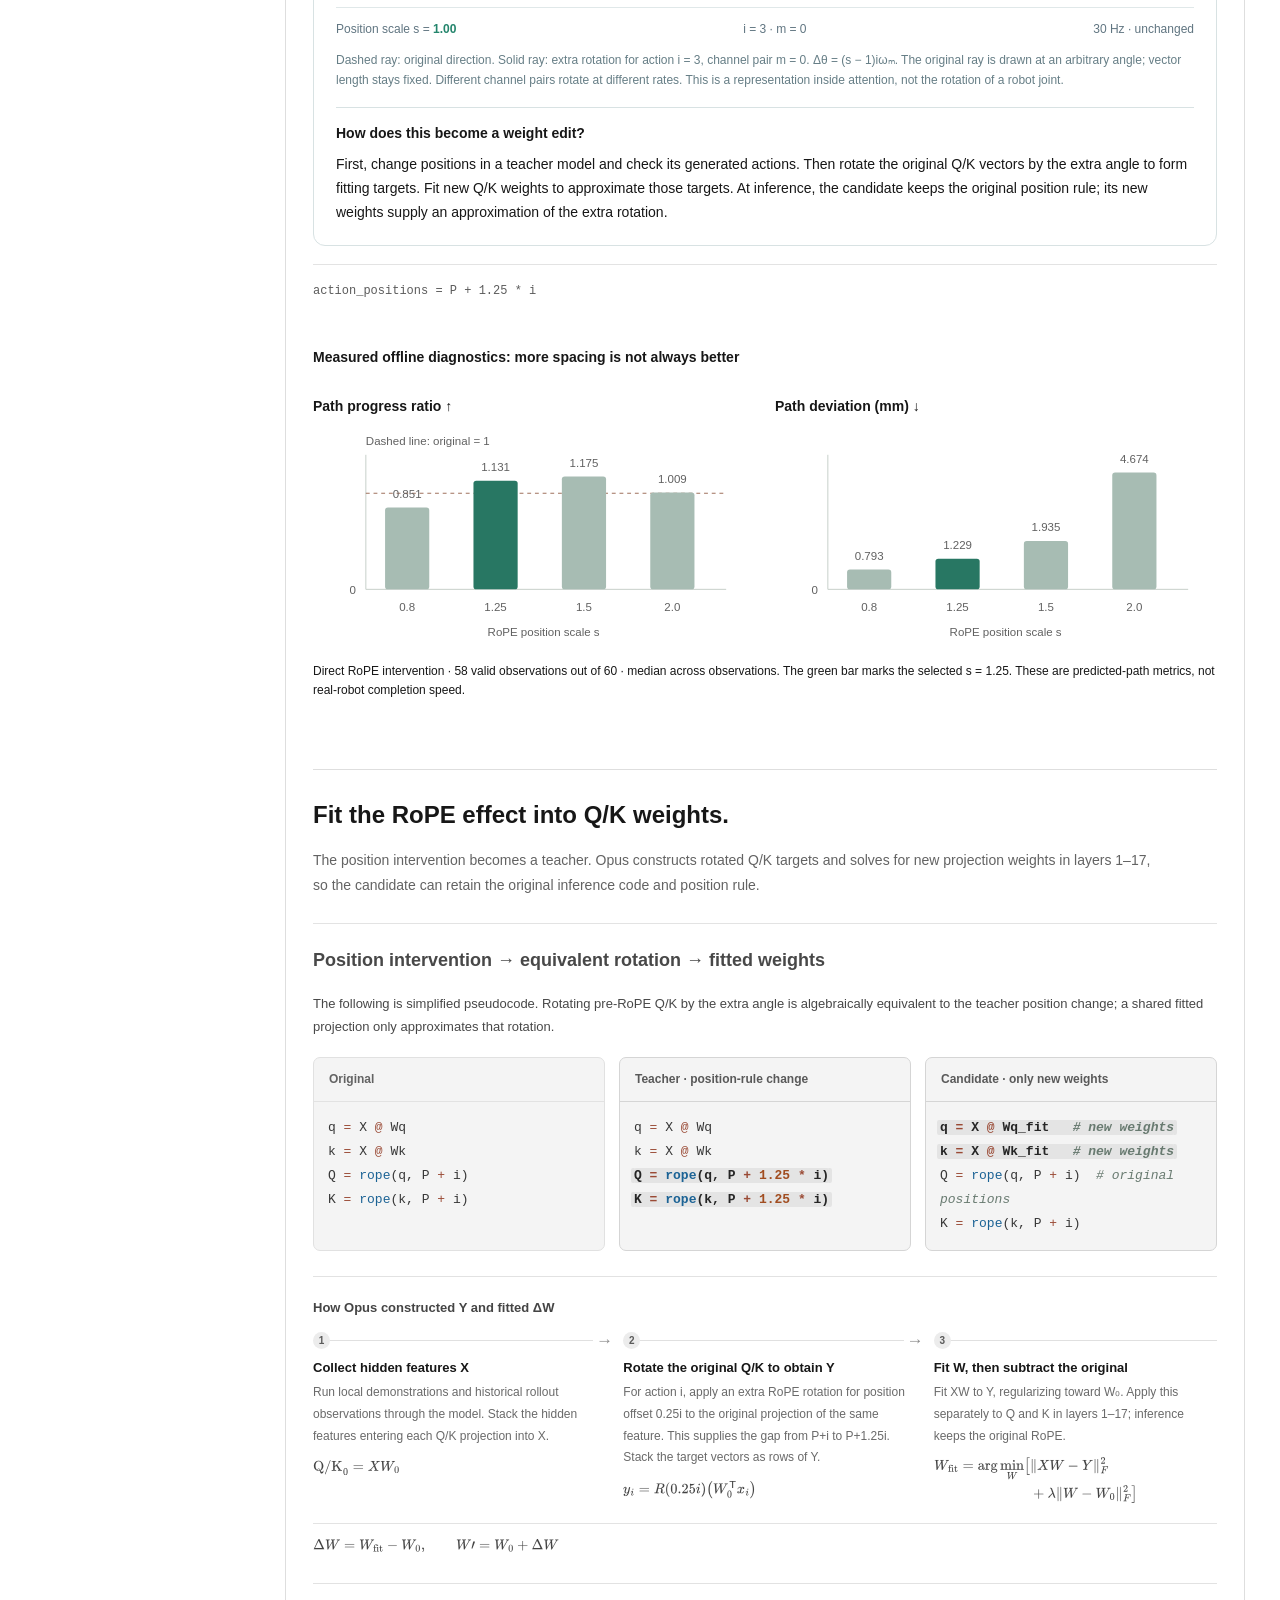
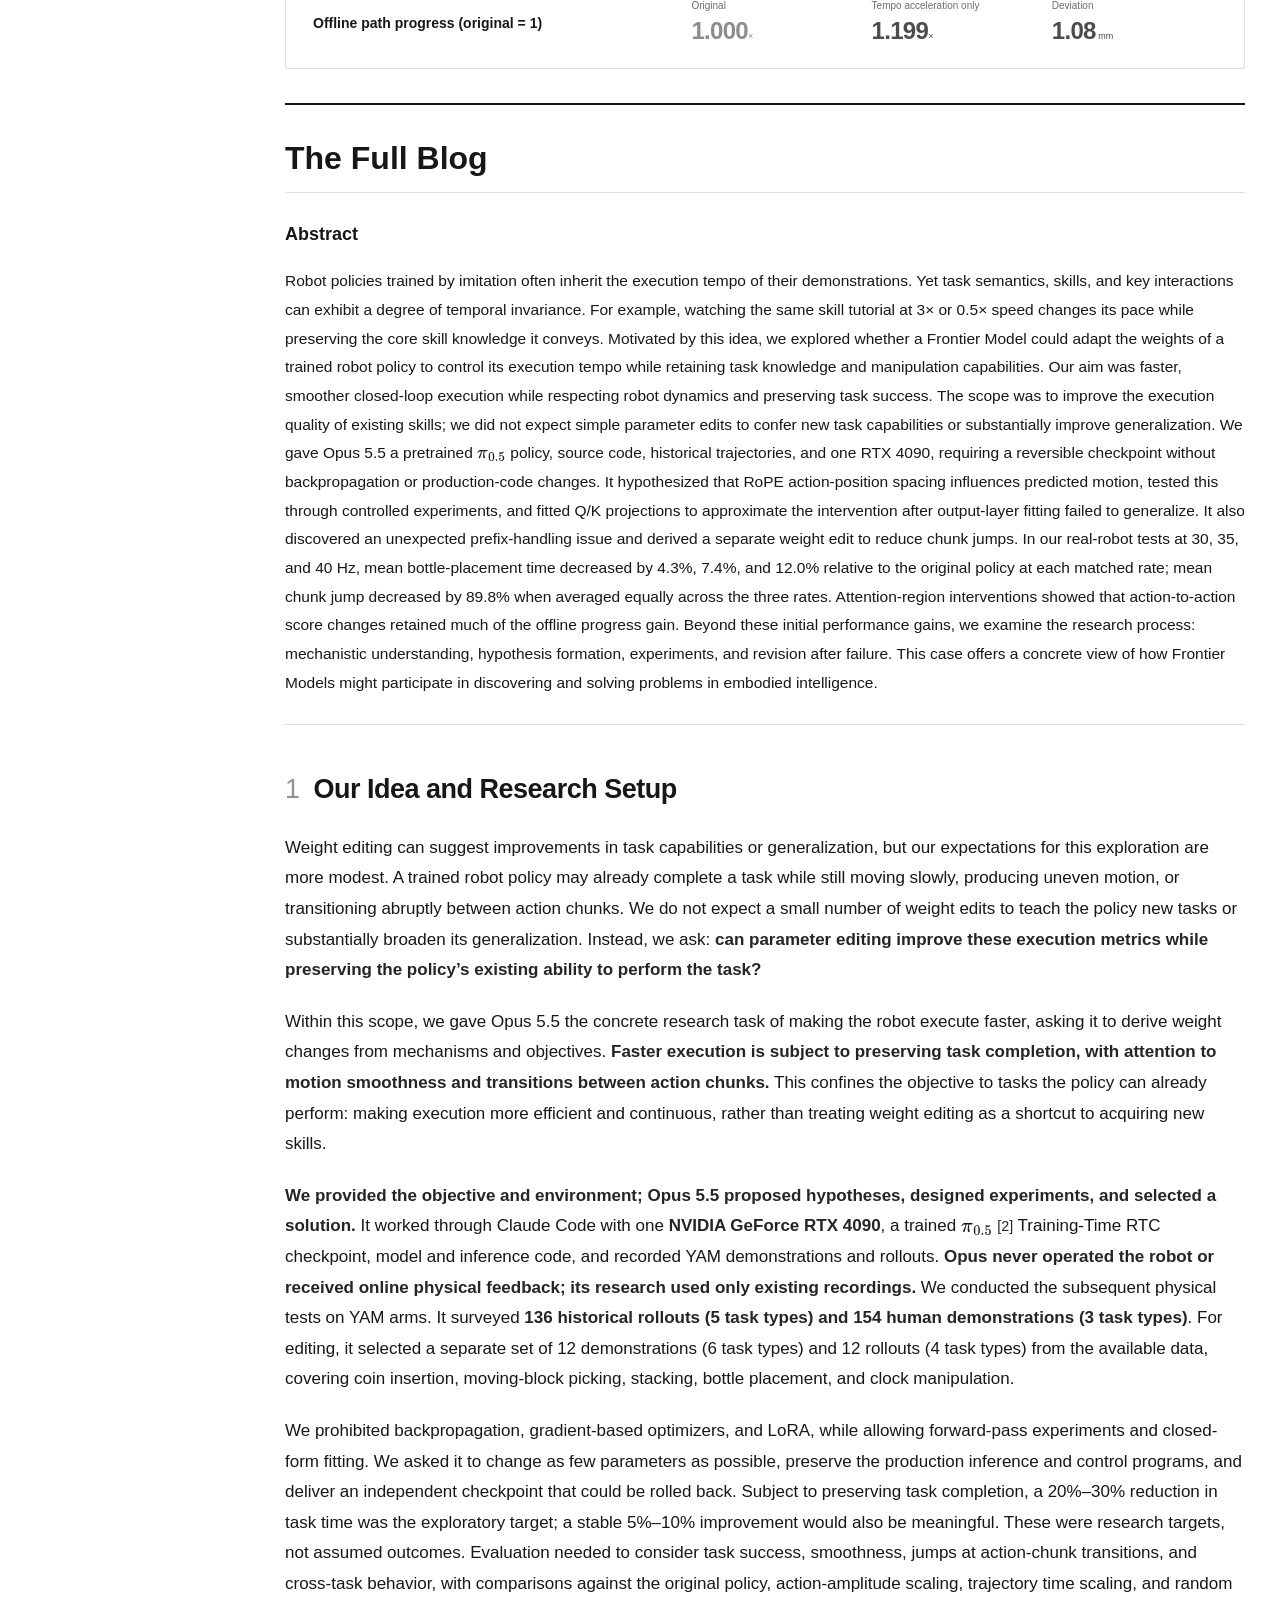
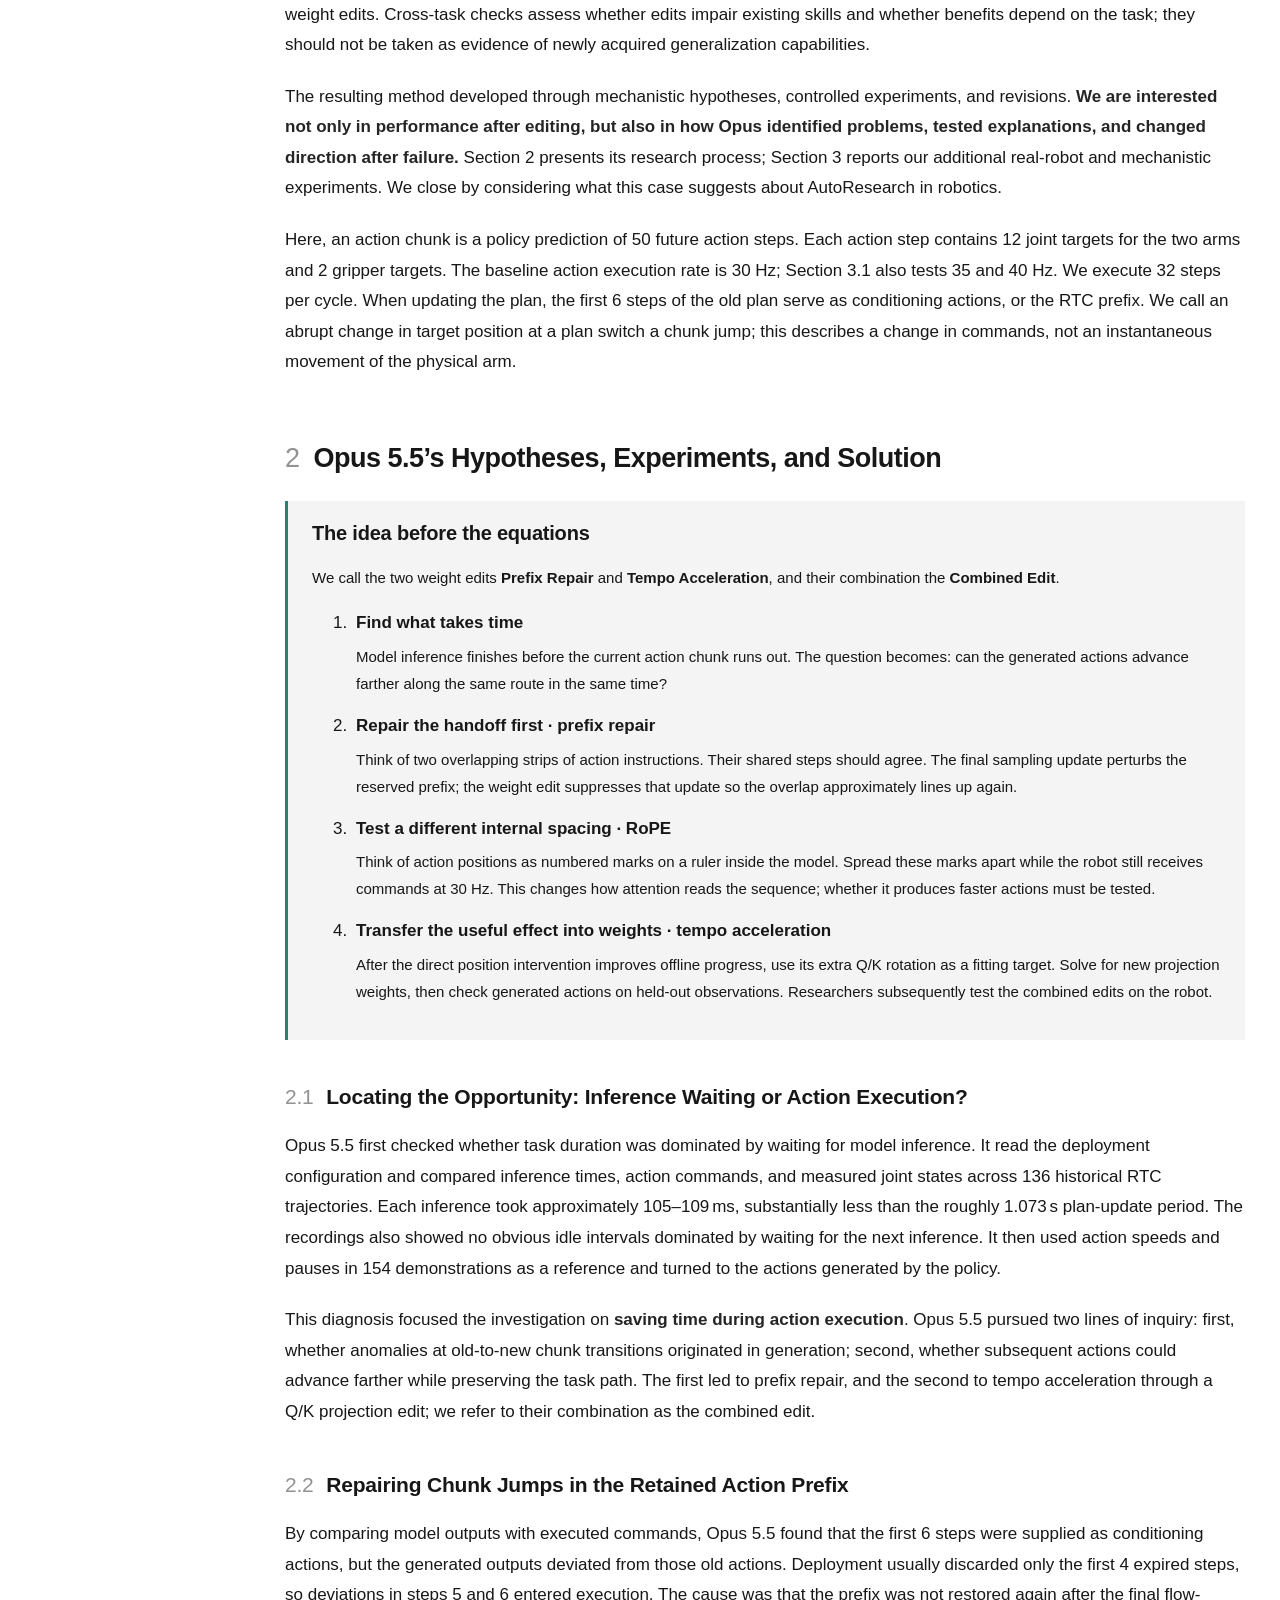
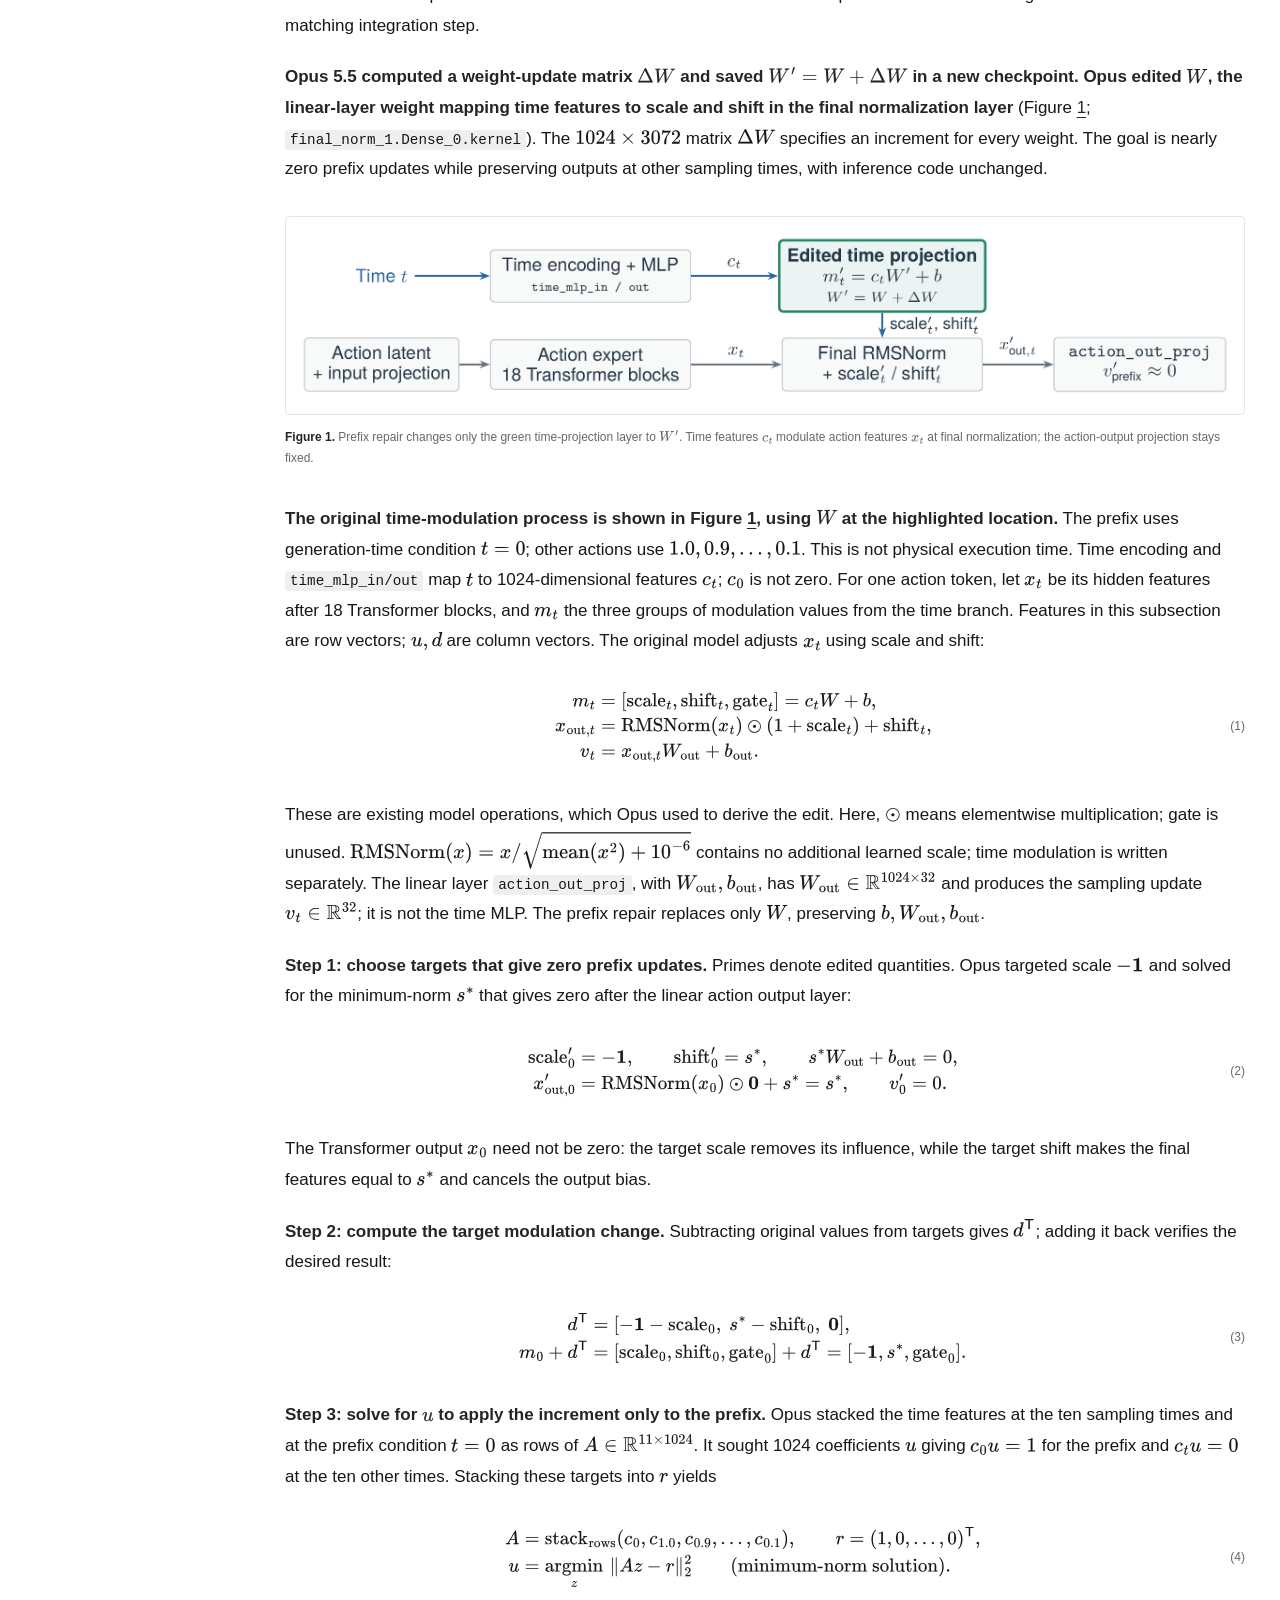
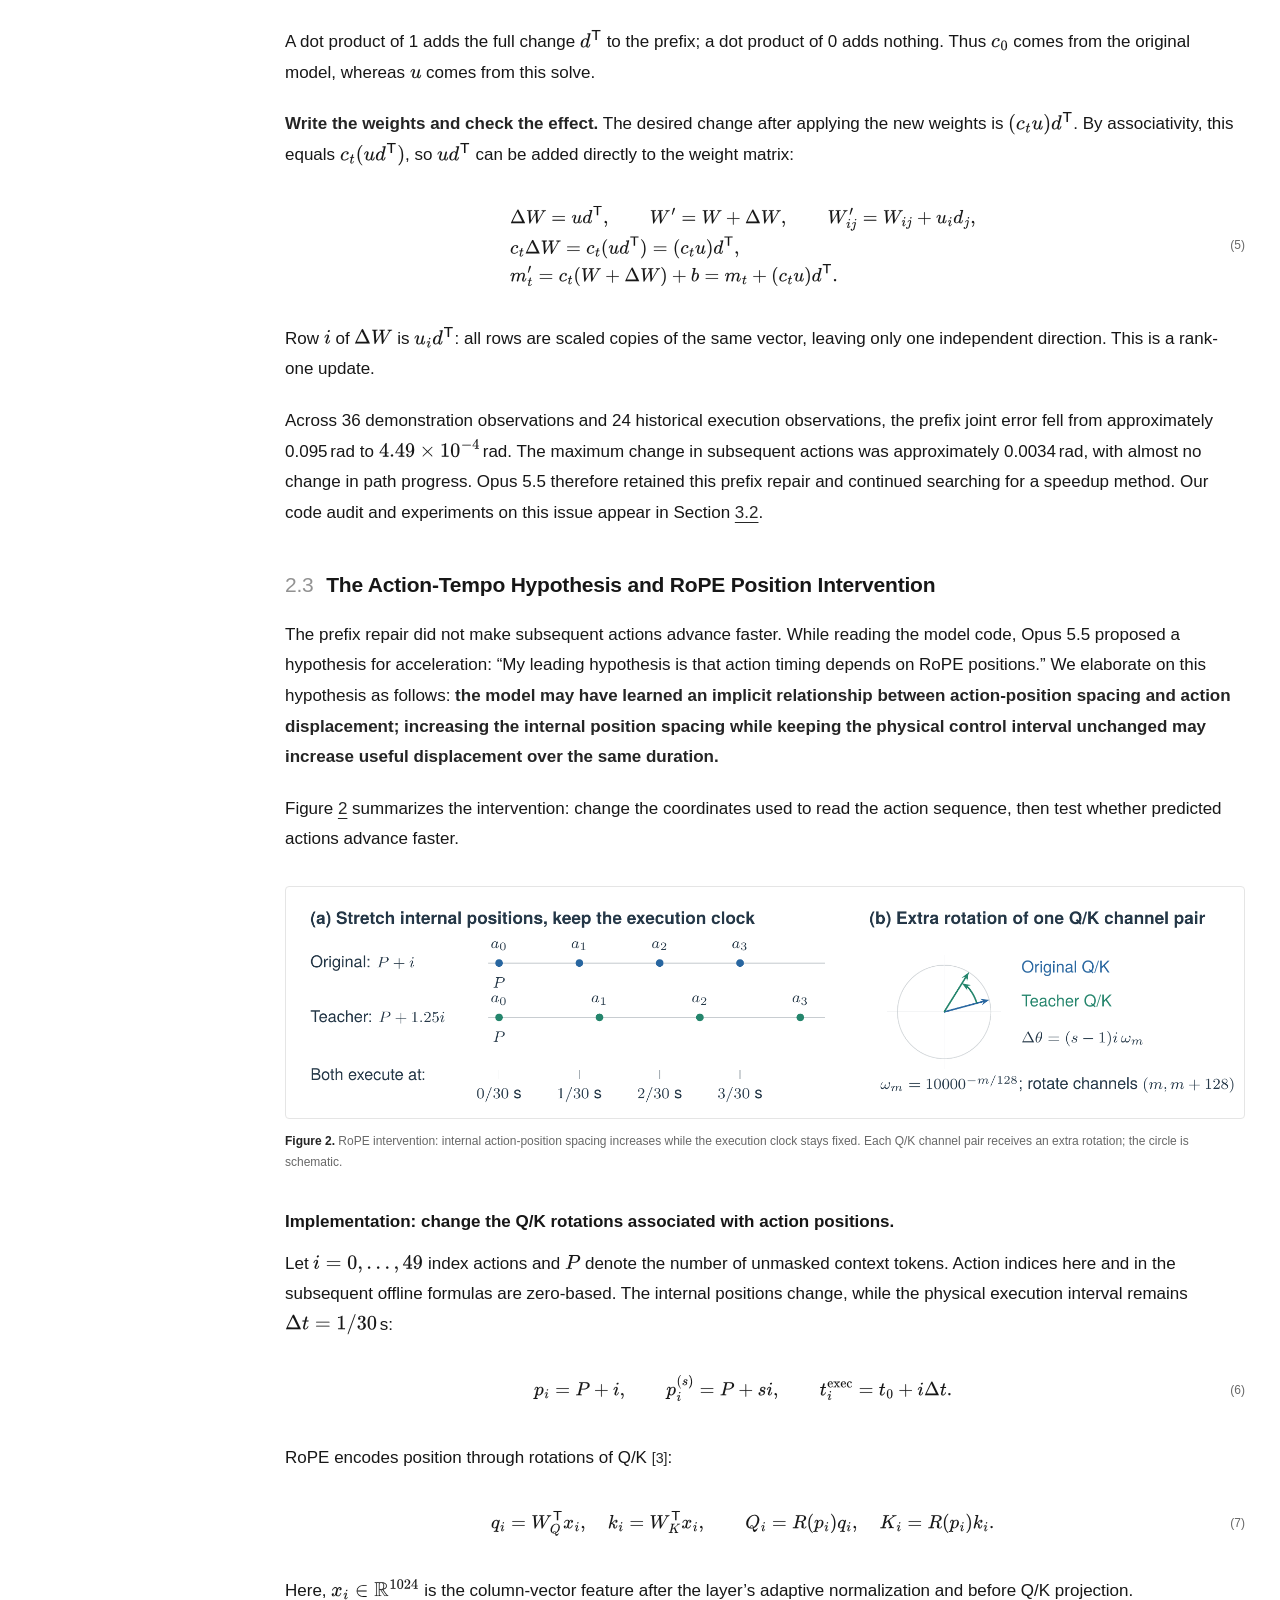
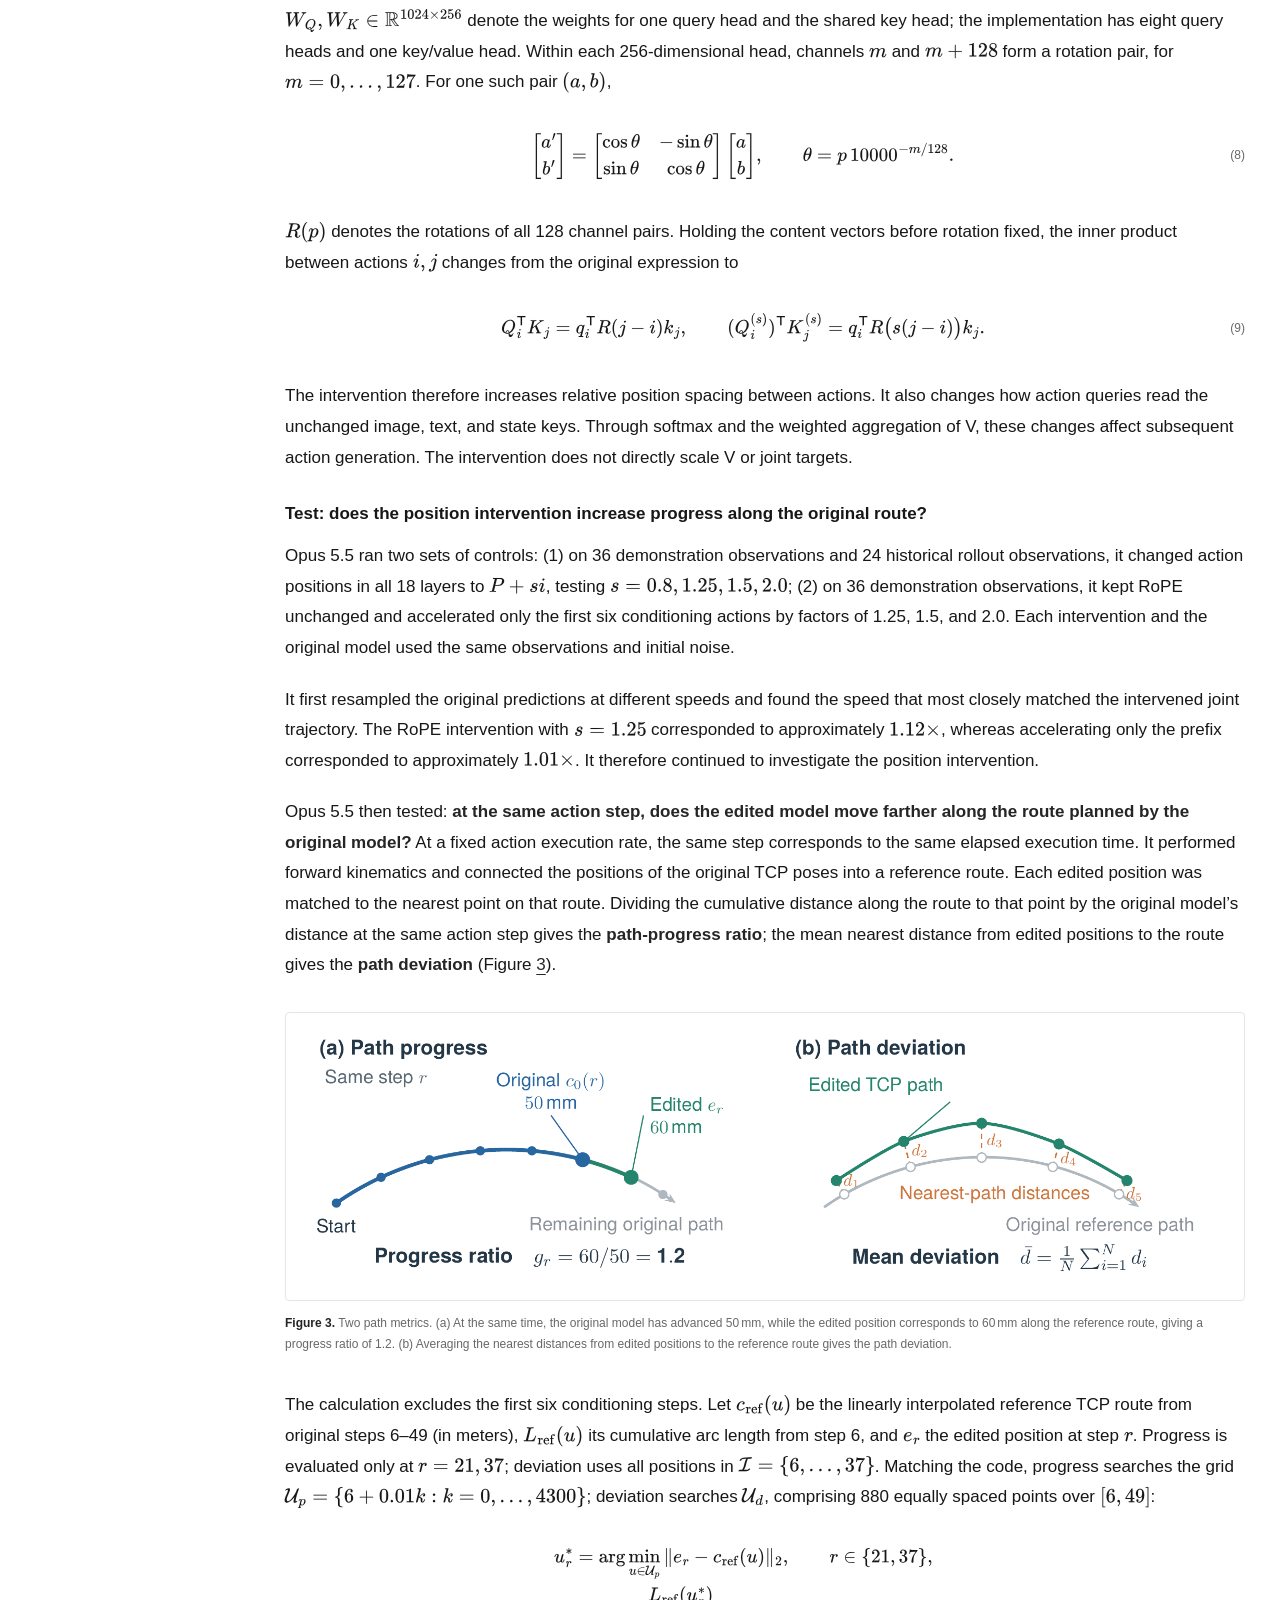
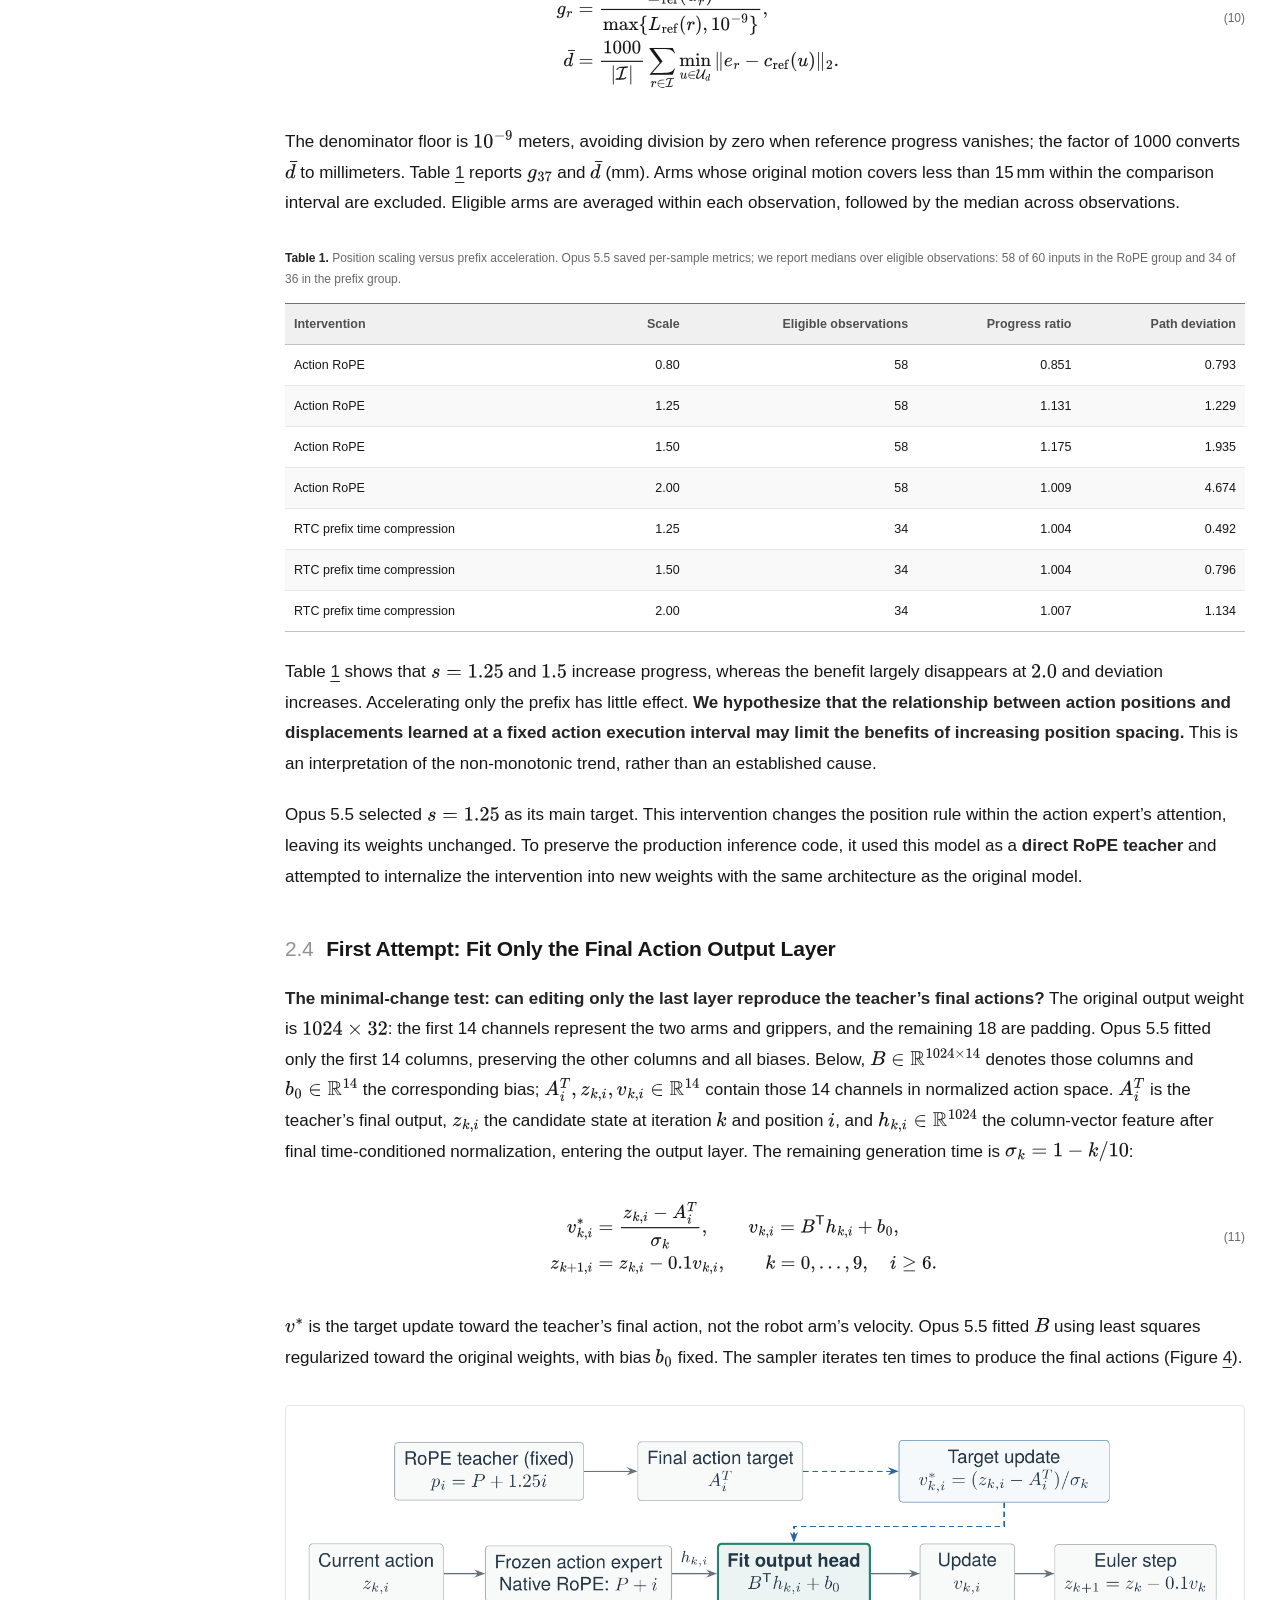
==== commit 0b79e0de: "Combine cross-rate and same-rate comparisons in one opening video" ====
--- a/en/index.html
+++ b/en/index.html
@@ -8,7 +8,6 @@
 <link rel="icon" href="../assets/favicon.svg?v=waterdrop-blue-2" type="image/svg+xml"><link rel="stylesheet" href="../assets/style.css"><link rel="stylesheet" href="../assets/findings.css"><link rel="stylesheet" href="../assets/method-visuals.css">
 <script type="application/ld+json">{"@context": "https://schema.org", "@type": "ScholarlyArticle", "headline": "We Asked Opus-5.5 to Edit π₀.₅’s Weights. AutoResearch Made It Happen.: Two findings: a RoPE-based route to faster robot actions and an unexpected RTC prefix bug.", "inLanguage": "en", "author": [{"@type": "Person", "name": "Ziyang Gong"}, {"@type": "Person", "name": "Kaifeng Zheng"}, {"@type": "Person", "name": "Yingrui Huang"}, {"@type": "Person", "name": "Wendi Chen"}, {"@type": "Person", "name": "Jiaguo Tian"}, {"@type": "Person", "name": "Junkai Yang"}, {"@type": "Person", "name": "Minghuan Liu"}, {"@type": "Person", "name": "Zhenjie Yang"}], "description": "How Opus 5.5 used mechanistic hypotheses, offline experiments, and closed-form weight edits to change a robot policy—and what we found on real YAM robots."}</script>
 <script defer="" src="../assets/app.js"></script>
-<script defer="" src="../assets/comparison-videos.js"></script>
 <link rel="stylesheet" href="../assets/comparison-videos.css">
 <script defer="" src="../assets/method-visuals.js"></script>
 <link rel="stylesheet" href="../assets/edit-story.css">
@@ -205,12 +204,12 @@
 <header class="article-header"><p class="eyebrow">ROBOTICS · WEIGHT EDITING · AUTORESEARCH</p><h1>We Asked Opus-5.5 to Edit <span class="pi">π<sub>0.5</sub></span>’s Weights. AutoResearch Made It Happen.</h1><p class="subtitle"><em>Two findings: a RoPE-based route to faster robot actions and an unexpected RTC prefix bug.</em></p><div class="authors">Ziyang Gong<sup>1,2</sup> · Kaifeng Zheng<sup>1,2</sup> · Yingrui Huang<sup>1</sup> · Wendi Chen<sup>1,2</sup> · Jiaguo Tian<sup>1,2</sup> · Junkai Yang<sup>1,2</sup> · Minghuan Liu<sup>1</sup> · Zhenjie Yang<sup>3</sup></div><div class="affiliations"><span><sup>1</sup> Shanghai Innovation Institute</span><span><sup>2</sup> Shanghai Jiao Tong University</span><span><sup>3</sup> The University of Hong Kong</span></div><div class="article-meta"><span>Blog</span><span>·</span><span>Quick read · 10 min</span><span>/</span><span>Full read · 40 min</span></div></header>
 
 <section class="article-introduction" id="introduction" aria-label="Introduction"><div class="research-opener"><h2>One Frontier Model. One policy. <br>Two weight edits.</h2><div class="research-facts"><div><b>One Frontier Model</b><span>Opus 5.5</span></div><div><b>One robot policy</b><span>π₀.₅</span></div><div><b>One GPU</b><span>RTX 4090</span></div><div><b>~111 minutes</b><span>Offline research</span></div><div><b>−12.0%</b><span>Mean bottle time at 40 Hz · 17.99 → 15.83 s</span></div><div><b>−89.8%</b><span>Mean chunk jump across 30/35/40 Hz · 30.88 → 3.14 mm</span></div></div></div><p>Recent progress in Weight Editing made us wonder: <strong>when a Frontier Model directly edits the weights of a trained robot policy, how does it find changes that work?</strong> We gave Opus-5.5 the task of making a robot move faster by editing its policy’s weights. What followed was <strong>an AutoResearch process of forming hypotheses, running experiments, and revising its approach after failures.</strong></p><p><strong>Motivation and task requirements.</strong> Our expectations for this experiment are modest: we do not expect simple weight edits to give a policy new task capabilities or substantially improve its generalization. We ask whether <strong>weight editing can improve execution speed, motion smoothness, and transitions between action chunks while preserving the policy’s existing ability to perform the task.</strong> Our task is therefore deliberately scoped: edit a trained policy’s weights so that the robot completes tasks it can already perform more efficiently and with smoother transitions, subject to preserving its ability to complete those tasks.</p><p><strong>Opus proposed that RoPE action positions could influence motion timing, tested that hypothesis, and fitted the useful intervention into Q/K weights. It also found an unexpected prefix-handling bug and encoded a repair in the time-modulation weights.</strong> In our real-robot bottle-placement tests, both the original and edited policies achieved a <strong>100%</strong> success rate, while the edited policy achieved consistently shorter completion times at action execution frequencies of <strong>30</strong>, <strong>35</strong>, and <strong>40</strong> Hz: <strong>4.3%</strong>, <strong>7.4%</strong>, and <strong>12.0%</strong> reductions against the original policy at each matched rate. Across the three rates, mean chunk jump fell from <strong>30.88</strong> to <strong>3.14</strong> mm, a reduction of <strong>89.8%</strong>. The improvement in chunk jumps does diminish as execution frequency rises: <strong>94.5%</strong> at <strong>30</strong> Hz, <strong>90.7%</strong> at <strong>35</strong> Hz, and <strong>85.2%</strong> at <strong>40</strong> Hz.</p><p>Opus demonstrated a strong understanding of parameter space. <strong>But we believe the success of these edits depended not only on parameter editing itself, but to a greater extent on its AutoResearch ability to discover problems, design experiments, and solve them.</strong></p></section>
-<div class="findings video-intro"><section class="execution-showcase" id="execution" aria-labelledby="execution-title"><div class="execution-heading"><div><p class="finding-eyebrow">THEN WE TESTED IT ON YAM</p><h3 id="execution-title">Original vs. edited at 30, 35, and 40 Hz.</h3></div><a href="#matched-frequency-videos">All three runs at each rate ↗</a></div>
+<div class="findings video-intro"><section class="execution-showcase" id="execution" aria-labelledby="execution-title"><div class="execution-heading"><div><p class="finding-eyebrow">THEN WE TESTED IT ON YAM</p><h3 id="execution-title">Original vs. edited at 30, 35, and 40 Hz.</h3></div></div>
 <div class="frequency-results"><div><b>30 Hz</b><strong>−4.3%</strong><span>Mean time</span><p>22.42 → 21.46 s</p></div><div><b>35 Hz</b><strong>−7.4%</strong><span>Mean time</span><p>19.43 → 17.99 s</p></div><div><b>40 Hz</b><strong>−12.0%</strong><span>Mean time</span><p>17.99 → 15.83 s</p></div></div>
 <p class="frequency-explanation">Combining weight editing with a higher action execution rate reduced mean bottle-placement time from 22.42 s (original TT-RTC at 30 Hz) to 15.83 s (edited weights at 40 Hz), a 29.4% reduction; both conditions achieved 100% success in these trials.</p>
-<p class="frequency-explanation">Same layout, three runs per condition. The values above compare mean completion times, original → edited; the video shows the median-duration original run and the fastest edited run at each rate.</p>
-<div class="execution-labels"><span>Top: original TT-RTC</span><span>Bottom: combined edit · fastest runs</span></div>
-<figure class="video-figure" id="bottle-video"><video controls="" playsinline="" preload="none" poster="../assets/bottles-frequency-fastest-edits.jpg"><source src="../assets/bottles-frequency-fastest-edits.mp4" type="video/mp4"></video><figcaption>1× playback. Columns: 30, 35, and 40 Hz. All views start at formal rollout start and freeze at the fourth bottle release. Timers show each run’s elapsed time.</figcaption></figure>
+<p class="frequency-explanation">Same layout, three runs per condition. The values above compare mean completion times, original → edited. The video first compares all three original 30 Hz runs with all three edited 40 Hz runs, then shows the median-duration original run and the fastest edited run at each of 30, 35, and 40 Hz.</p>
+<div class="execution-labels"><span>Top: original TT-RTC</span><span>Bottom: combined edit</span></div>
+<figure class="video-figure" id="bottle-video"><video controls="" playsinline="" preload="none" poster="../assets/bottles-combined-comparison.jpg"><source src="../assets/bottles-combined-comparison.mp4" type="video/mp4"></video><figcaption>1× playback. 0:00: original 30 Hz vs. edited 40 Hz (columns: repeats 1–3). From 0:23: same-rate comparisons (columns: 30, 35, and 40 Hz). Each segment starts at formal rollout start; each view freezes at the fourth bottle release. Timers show elapsed time within each run.</figcaption></figure>
 <p class="other-tasks"><b>Beyond bottles:</b> coin grasp-to-handover time decreased by 20.7%; block stacking showed no clear speedup. These are initial, task-dependent gains.</p>
 </section></div>
 <section class="findings" id="tldr" aria-labelledby="tldr-title">
@@ -612,7 +611,7 @@
 </tr>
 </tbody>
 </table></div>
-</div><section aria-labelledby="matched-video-title" class="matched-comparisons" id="matched-frequency-videos"><h4 id="matched-video-title">Original vs. edited at the same execution rate</h4><div aria-label="Choose execution rate" class="comparison-rate-controls" role="group"><button aria-pressed="true" data-frequency="30" data-poster="../assets/bottles-poster-30hz.jpg" data-src="../assets/bottles-comparison-30hz.mp4" type="button">30 Hz</button><button aria-pressed="false" data-frequency="35" data-poster="../assets/bottles-poster-35hz.jpg" data-src="../assets/bottles-comparison-35hz.mp4" type="button">35 Hz</button><button aria-pressed="false" data-frequency="40" data-poster="../assets/bottles-poster-40hz.jpg" data-src="../assets/bottles-comparison-40hz.mp4" type="button">40 Hz</button></div><p aria-live="polite" class="comparison-current-rate"><span data-rate-label="">30 Hz</span> · Top: original · Bottom: combined edit</p><figure class="video-figure"><video controls="" playsinline="" poster="../assets/bottles-poster-30hz.jpg" preload="none"><source src="../assets/bottles-comparison-30hz.mp4" type="video/mp4"></video><figcaption>1× playback at each selected rate. Three successful runs per policy in the same layout; each view freezes at the fourth bottle release.</figcaption></figure></section>
+</div>
 <p><strong>Increasing the execution rate accelerated both policies, while the edited policy retained an additional benefit at all three matched rates.</strong> In Table&nbsp;<a data-reference="tab:frequency" data-reference-type="ref" href="#tab:frequency">3</a>, the edited policy at 35 Hz approximately matched the original at 40 Hz. When both ran at 40 Hz, the edited policy still finished 2.15 s earlier on average. This supports a change in how the policy generates actions whose benefit can combine with faster execution. Consistency here means a benefit at every tested rate, not an identical effect size.</p>
 <p><strong>Chunk jumps decreased at all three rates; the overall mean fell from 30.88 to 3.14 mm, a reduction of 89.8%.</strong> We used the same calculation throughout: between formal start and the fourth bottle release, locate adjacent command ticks across each plan switch, compute their TCP distance with forward kinematics, and take the larger value across the two arms. We average within each trial, then equally across the three trials per condition. Initial plan entry and transitions through an empty plan are excluded. This metric measures the command step at a switch. Table&nbsp;<a data-reference="tab:frequency-jump" data-reference-type="ref" href="#tab:frequency-jump">4</a> reports each rate; the aggregate weights all three rates equally rather than averaging percentage reductions.</p>
 <div id="tab:frequency-jump">
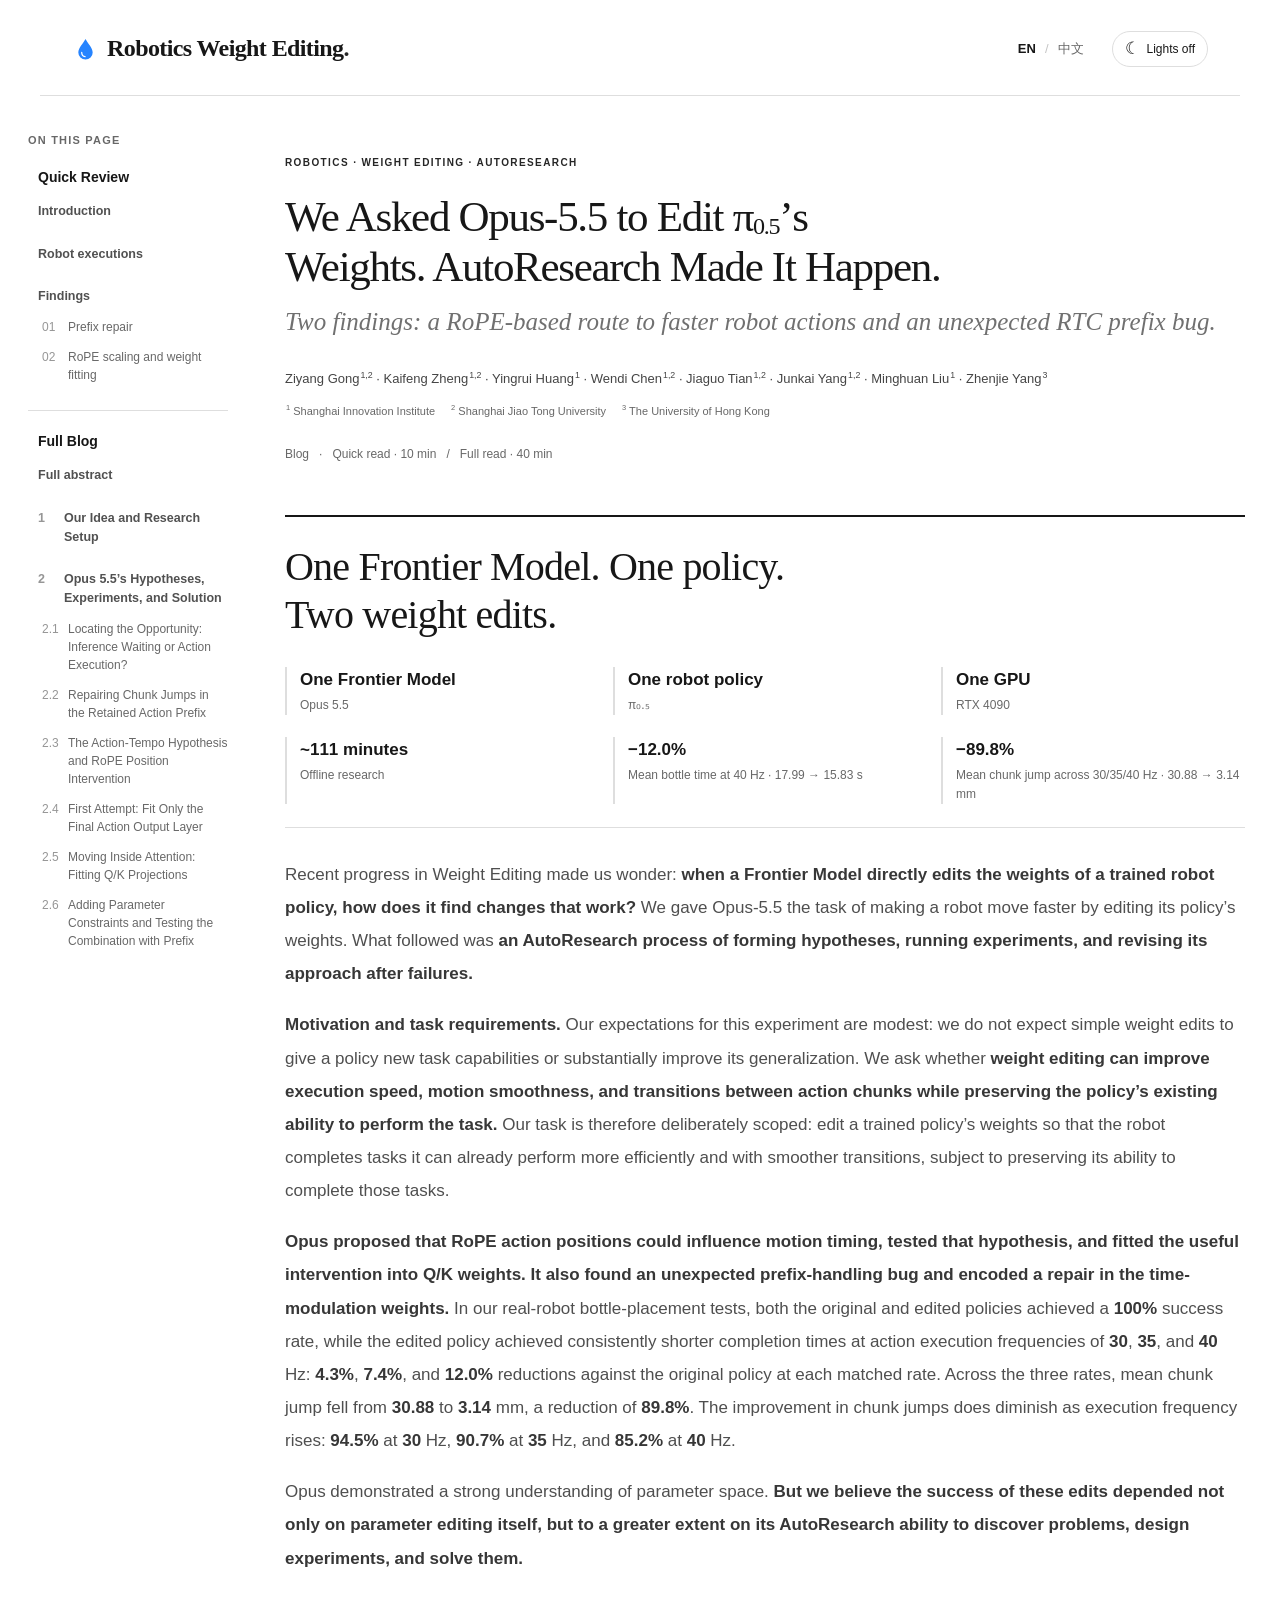
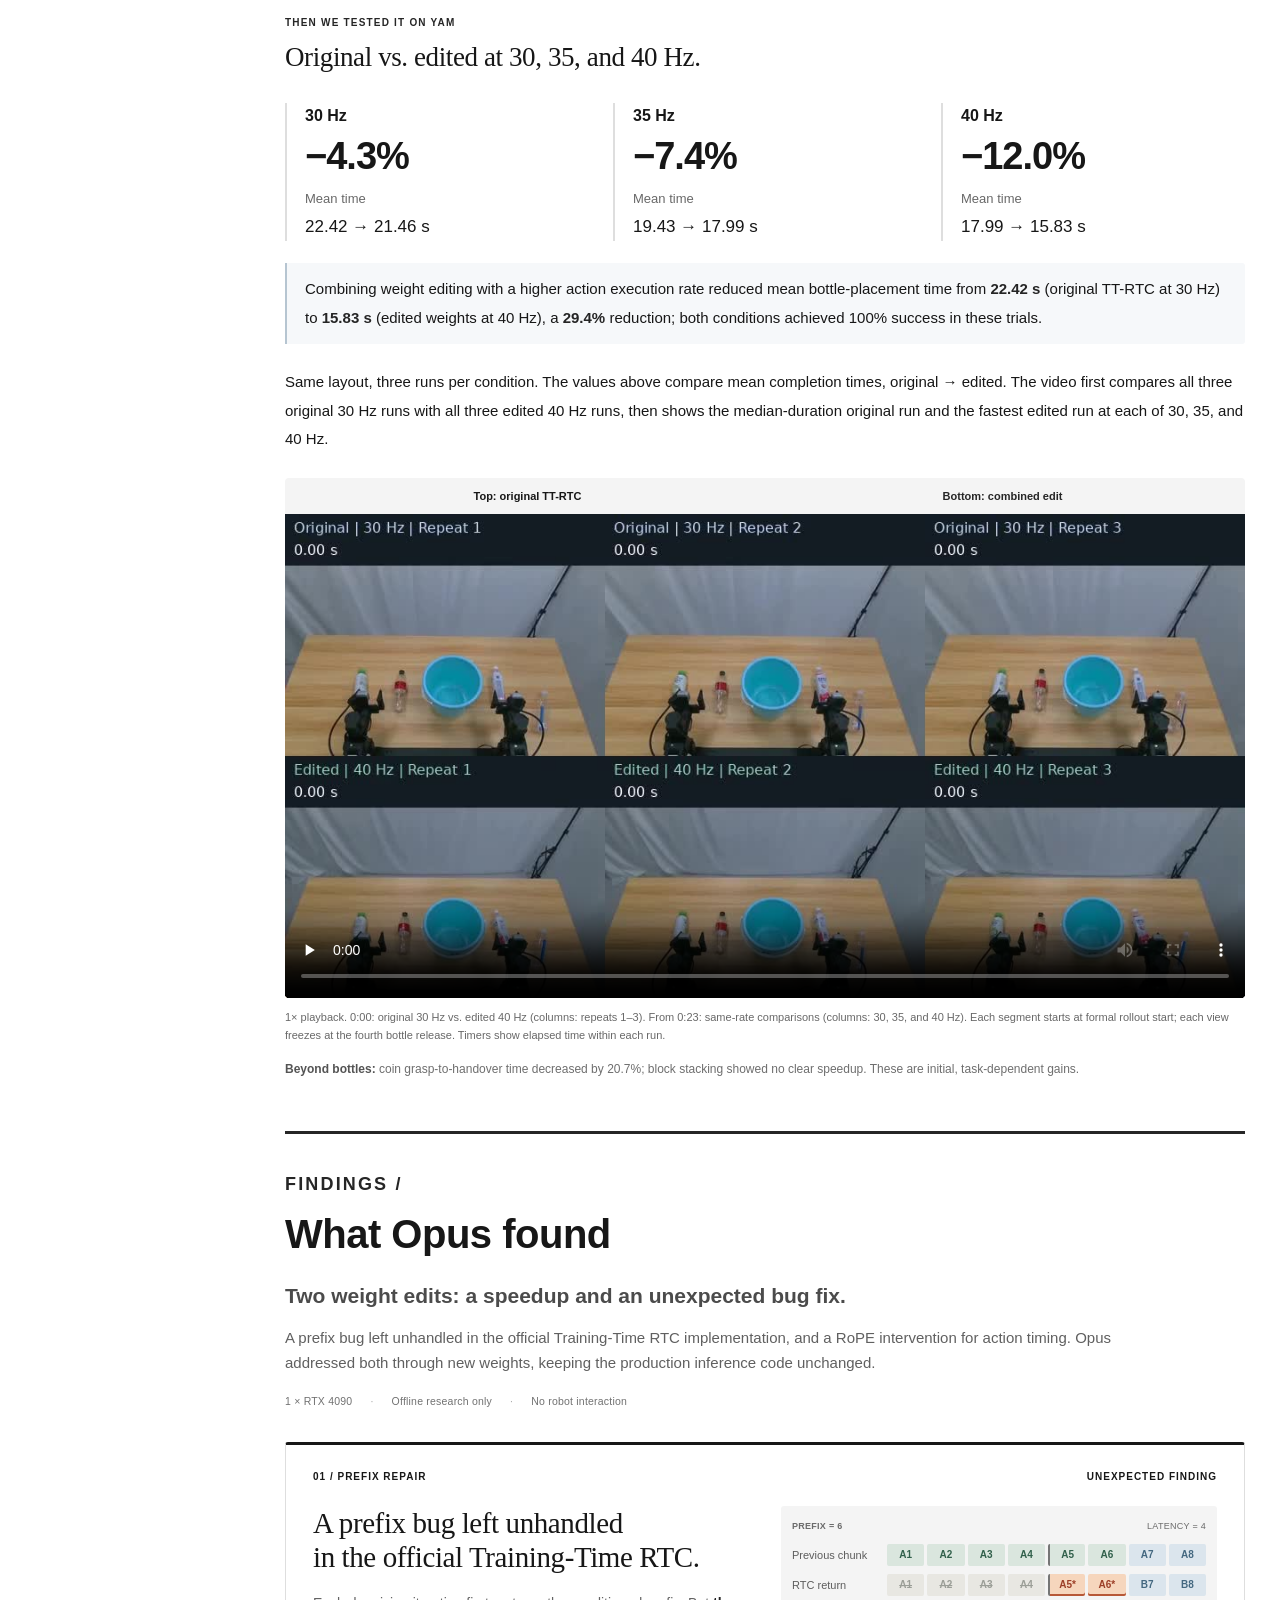
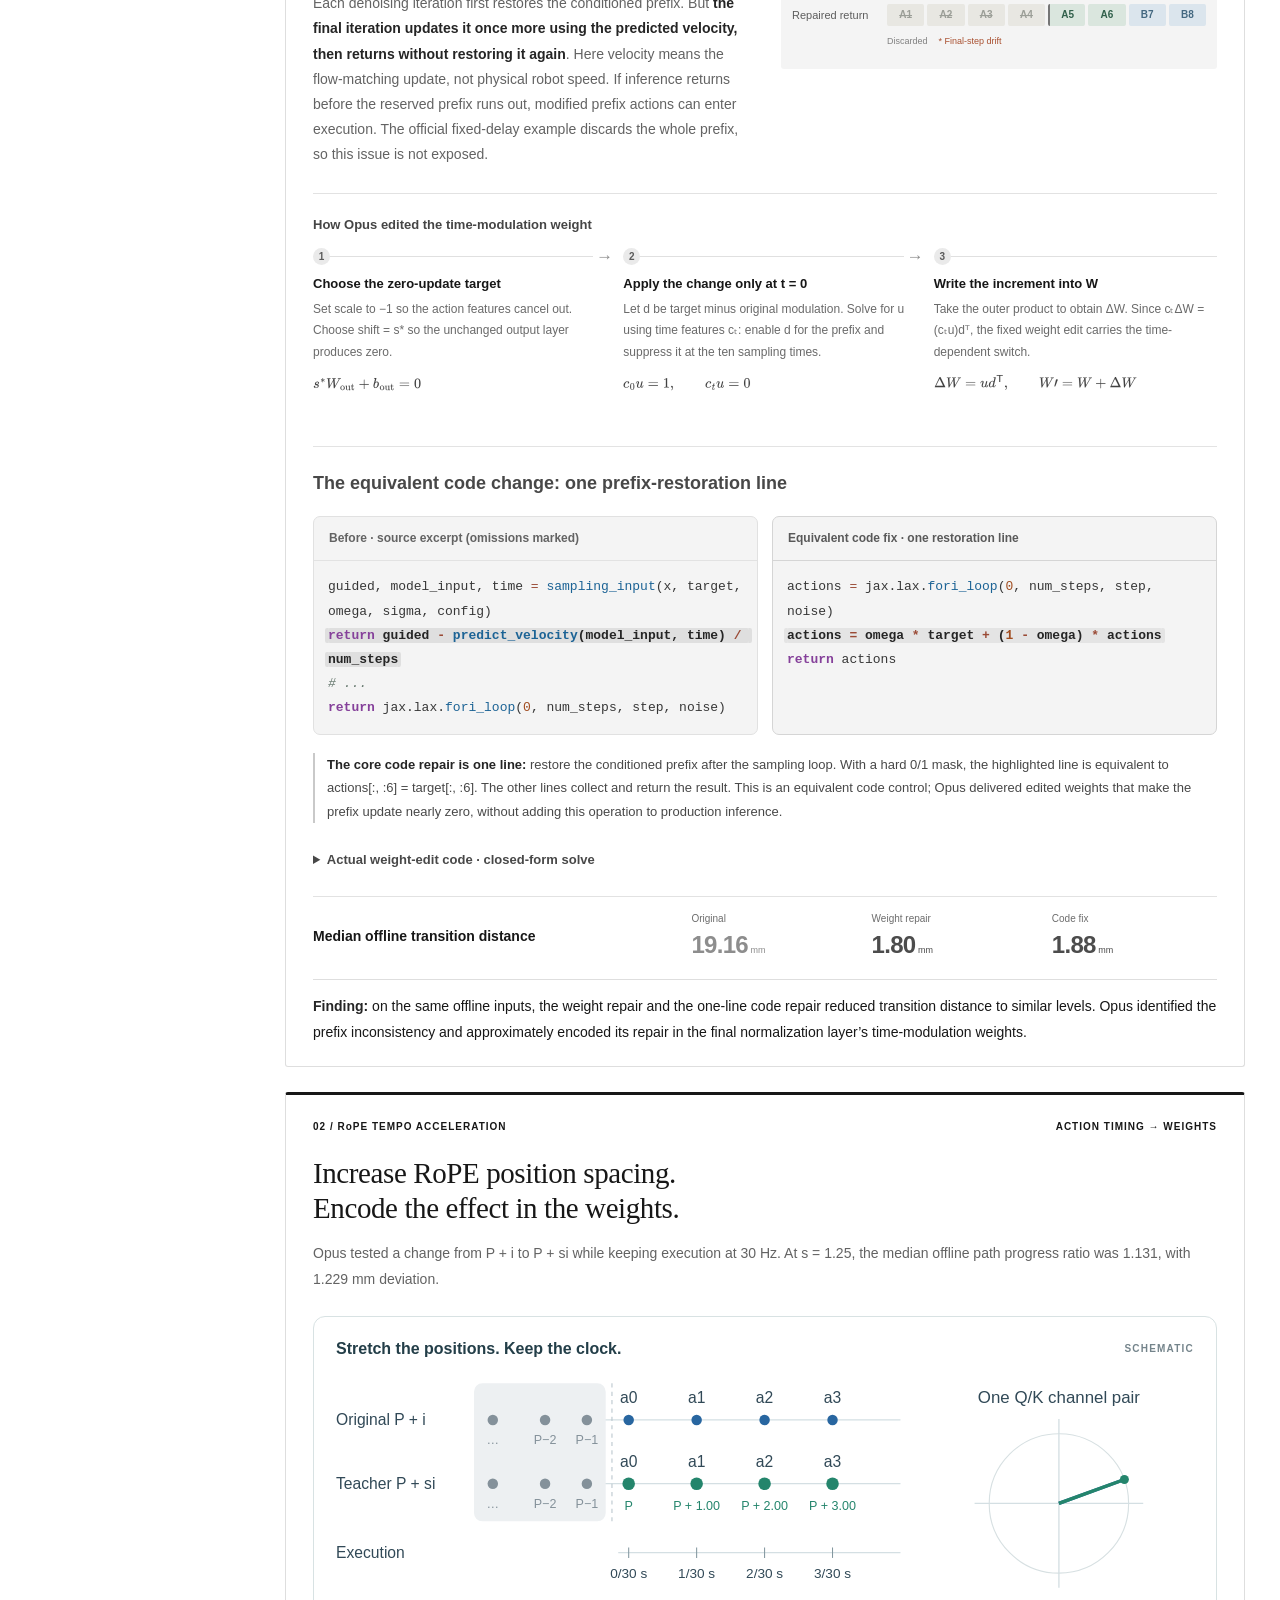
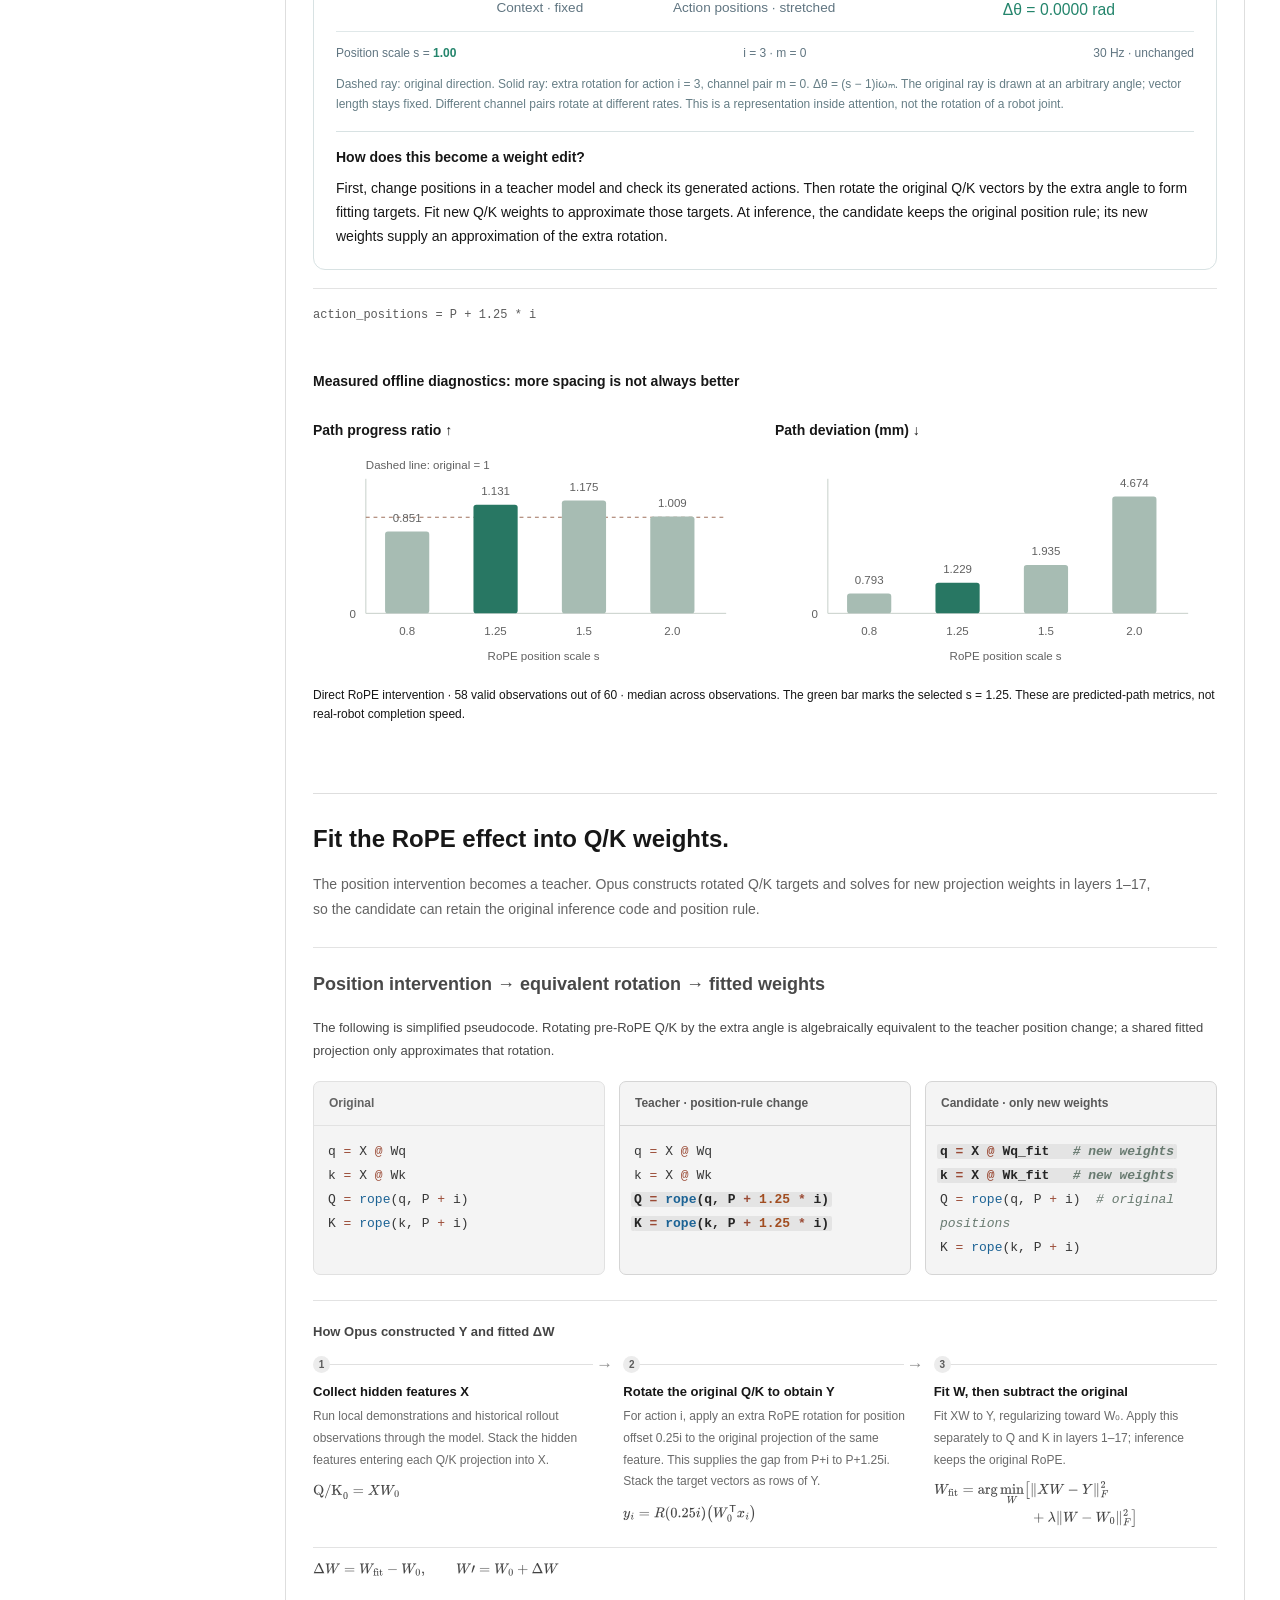
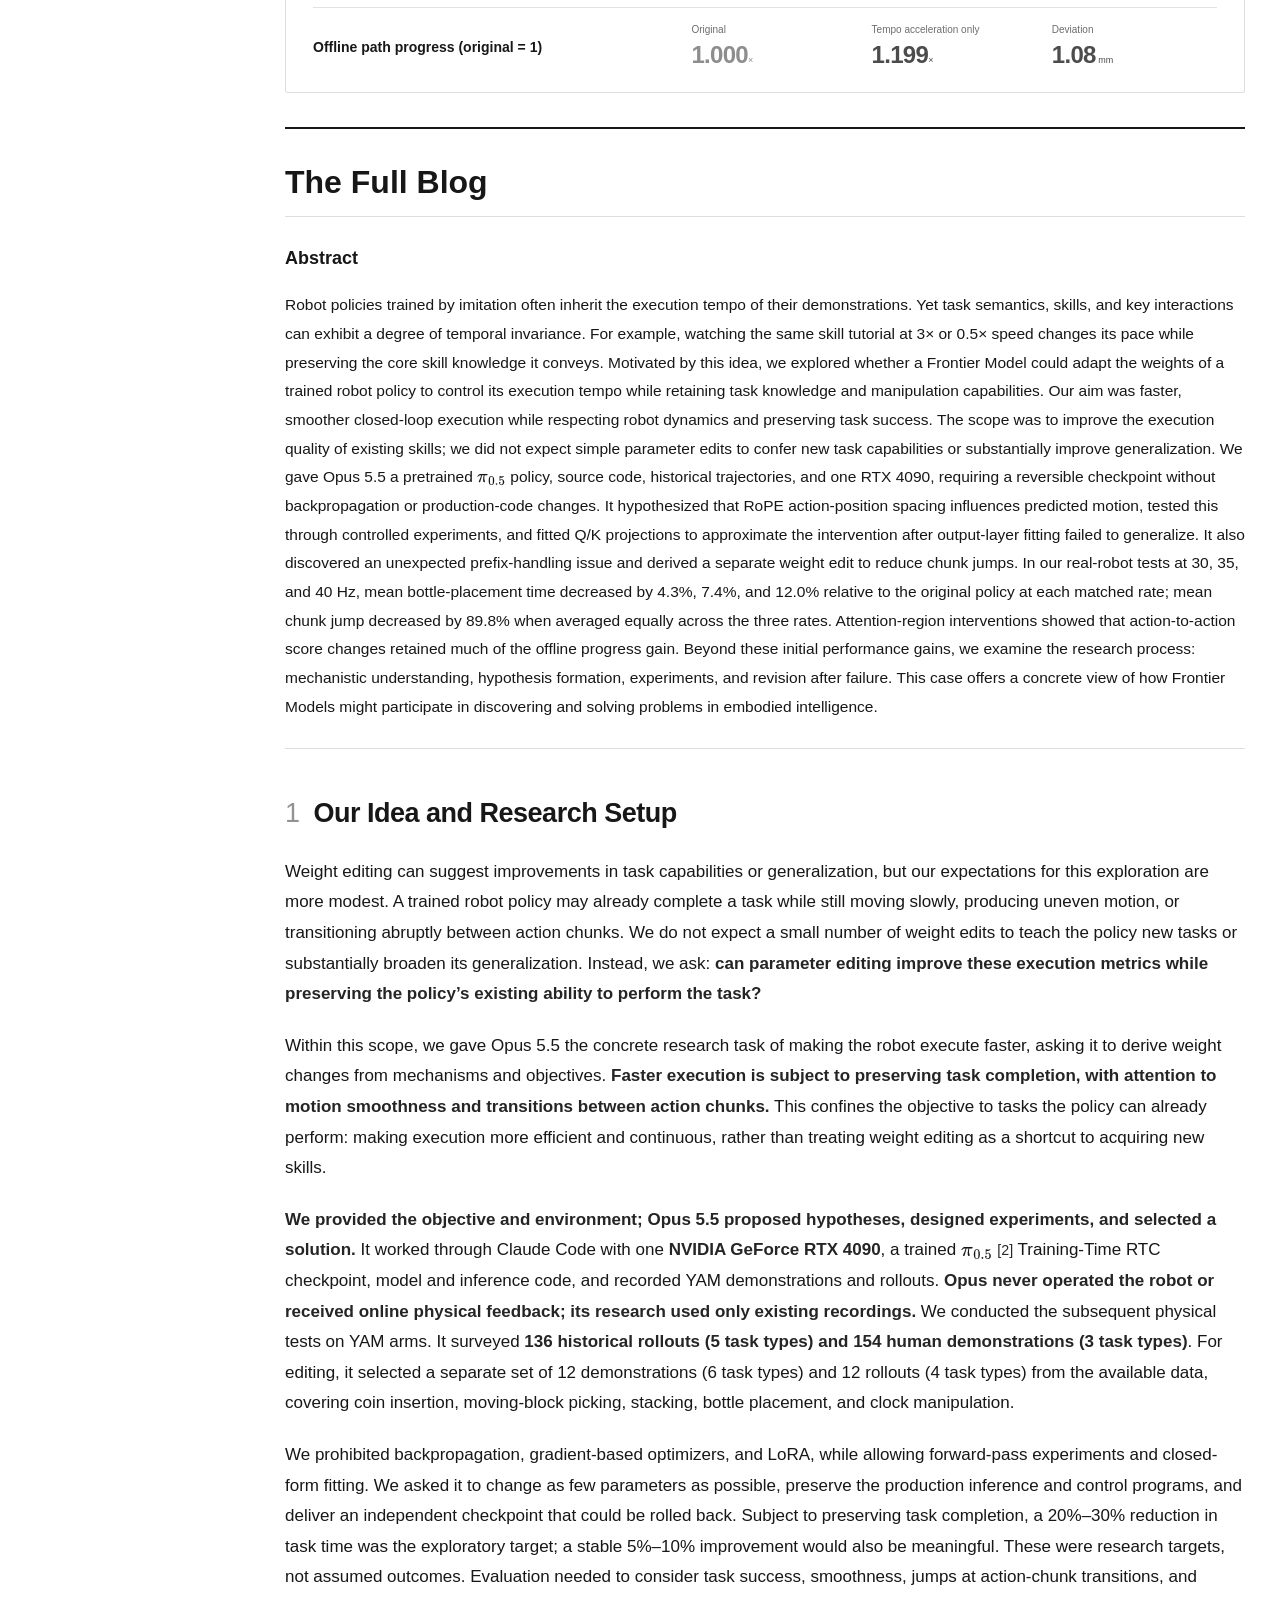
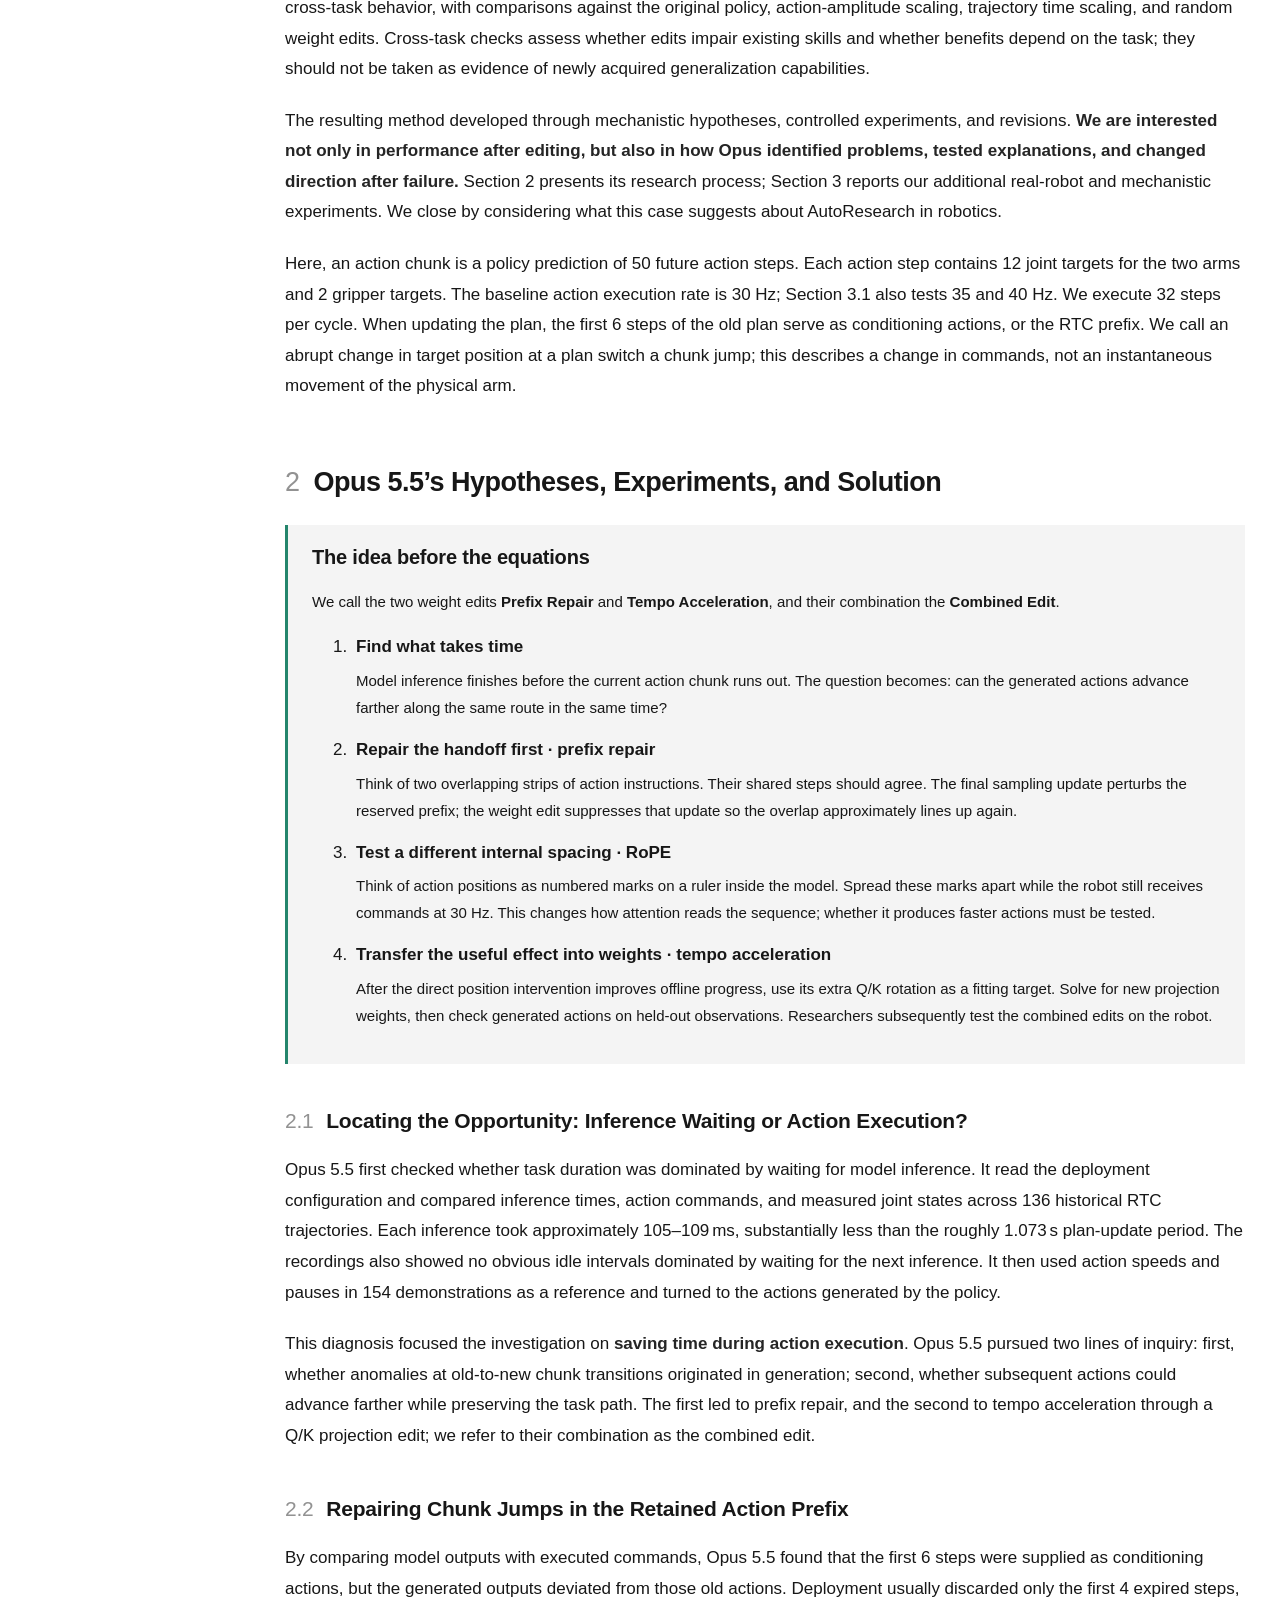
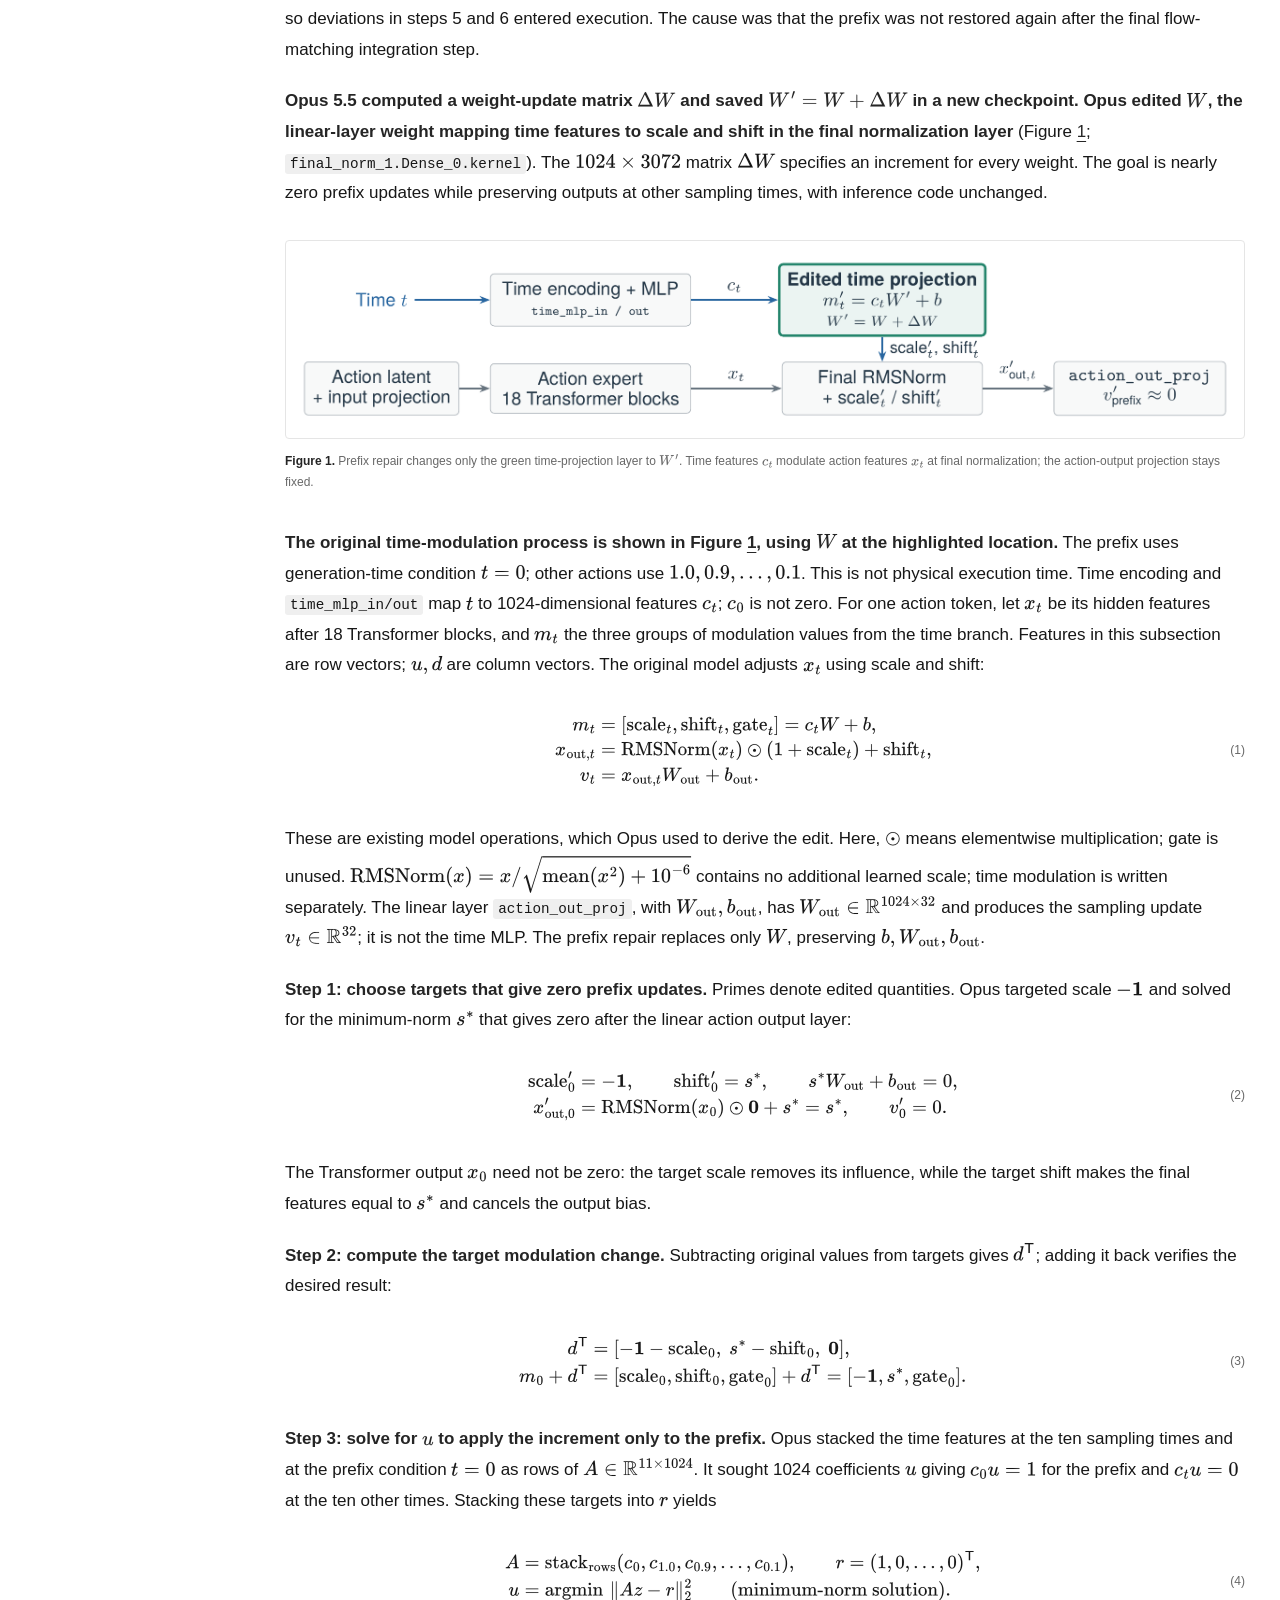
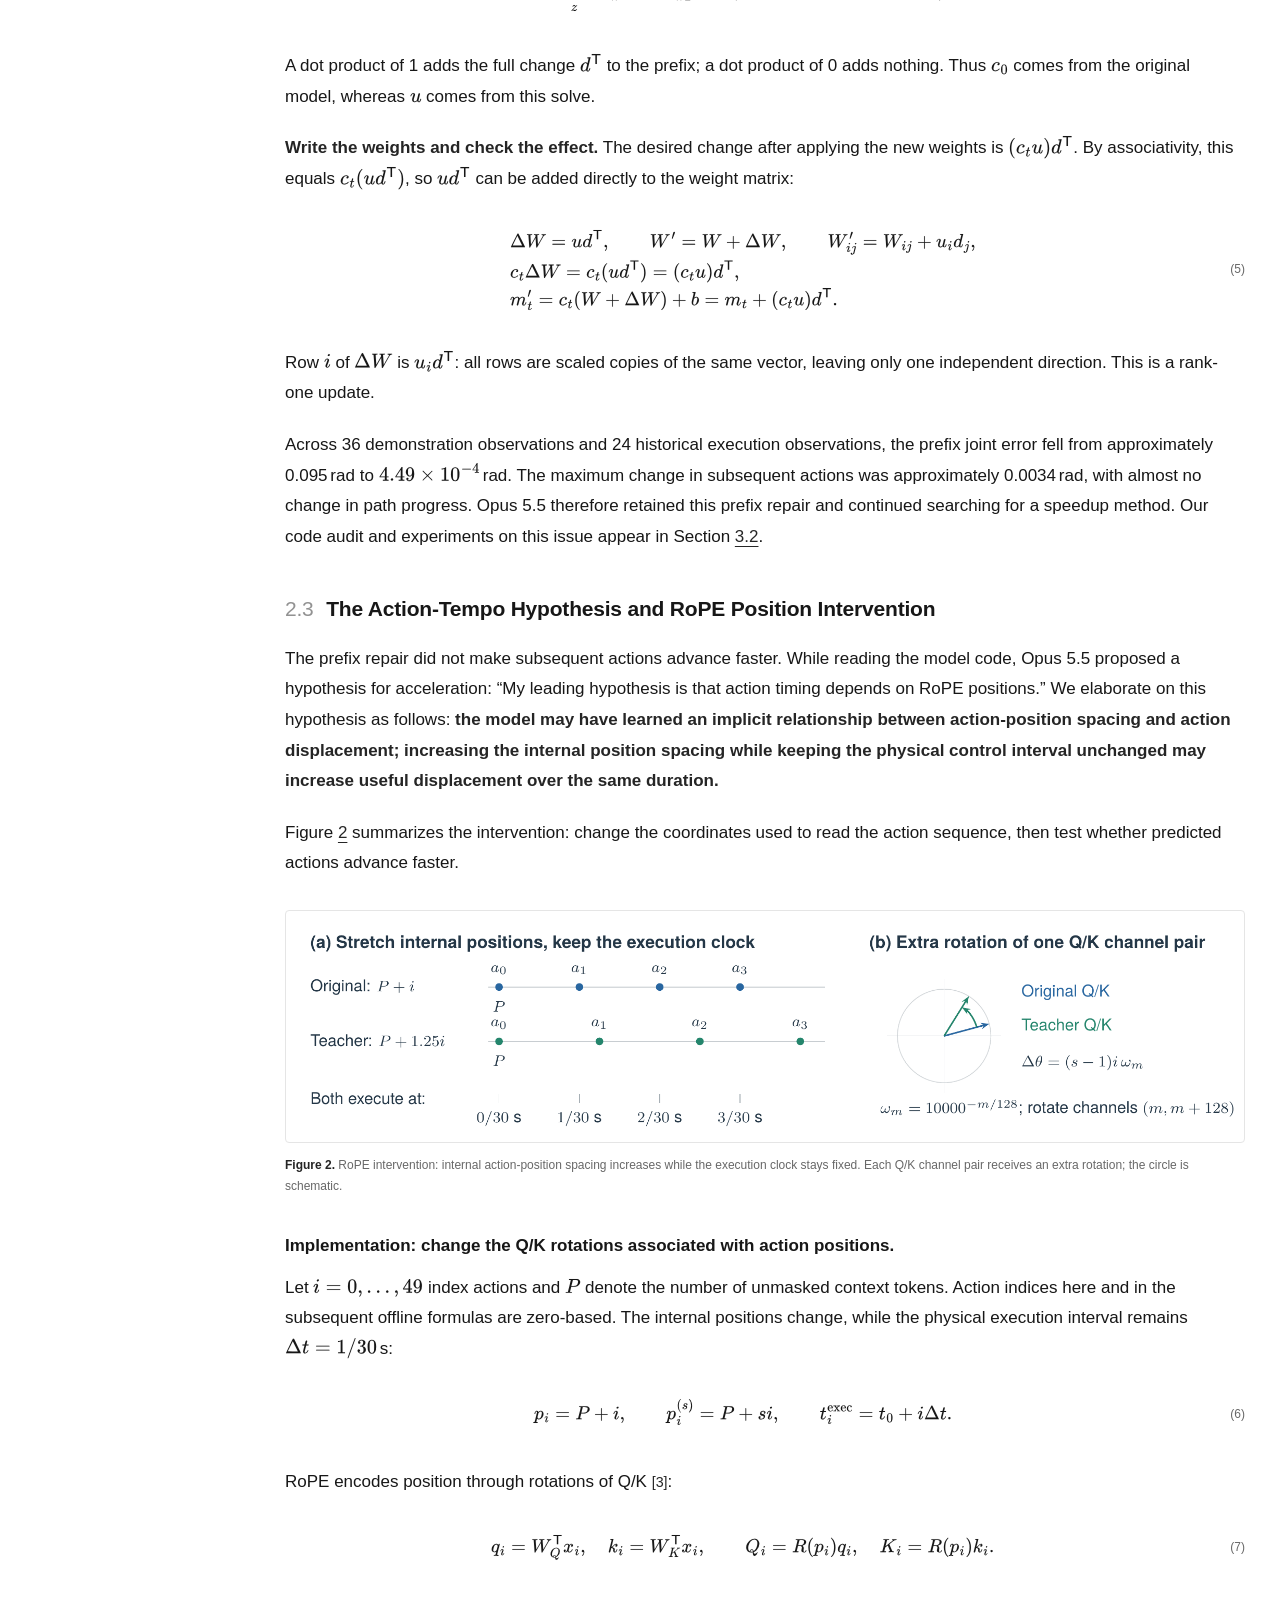
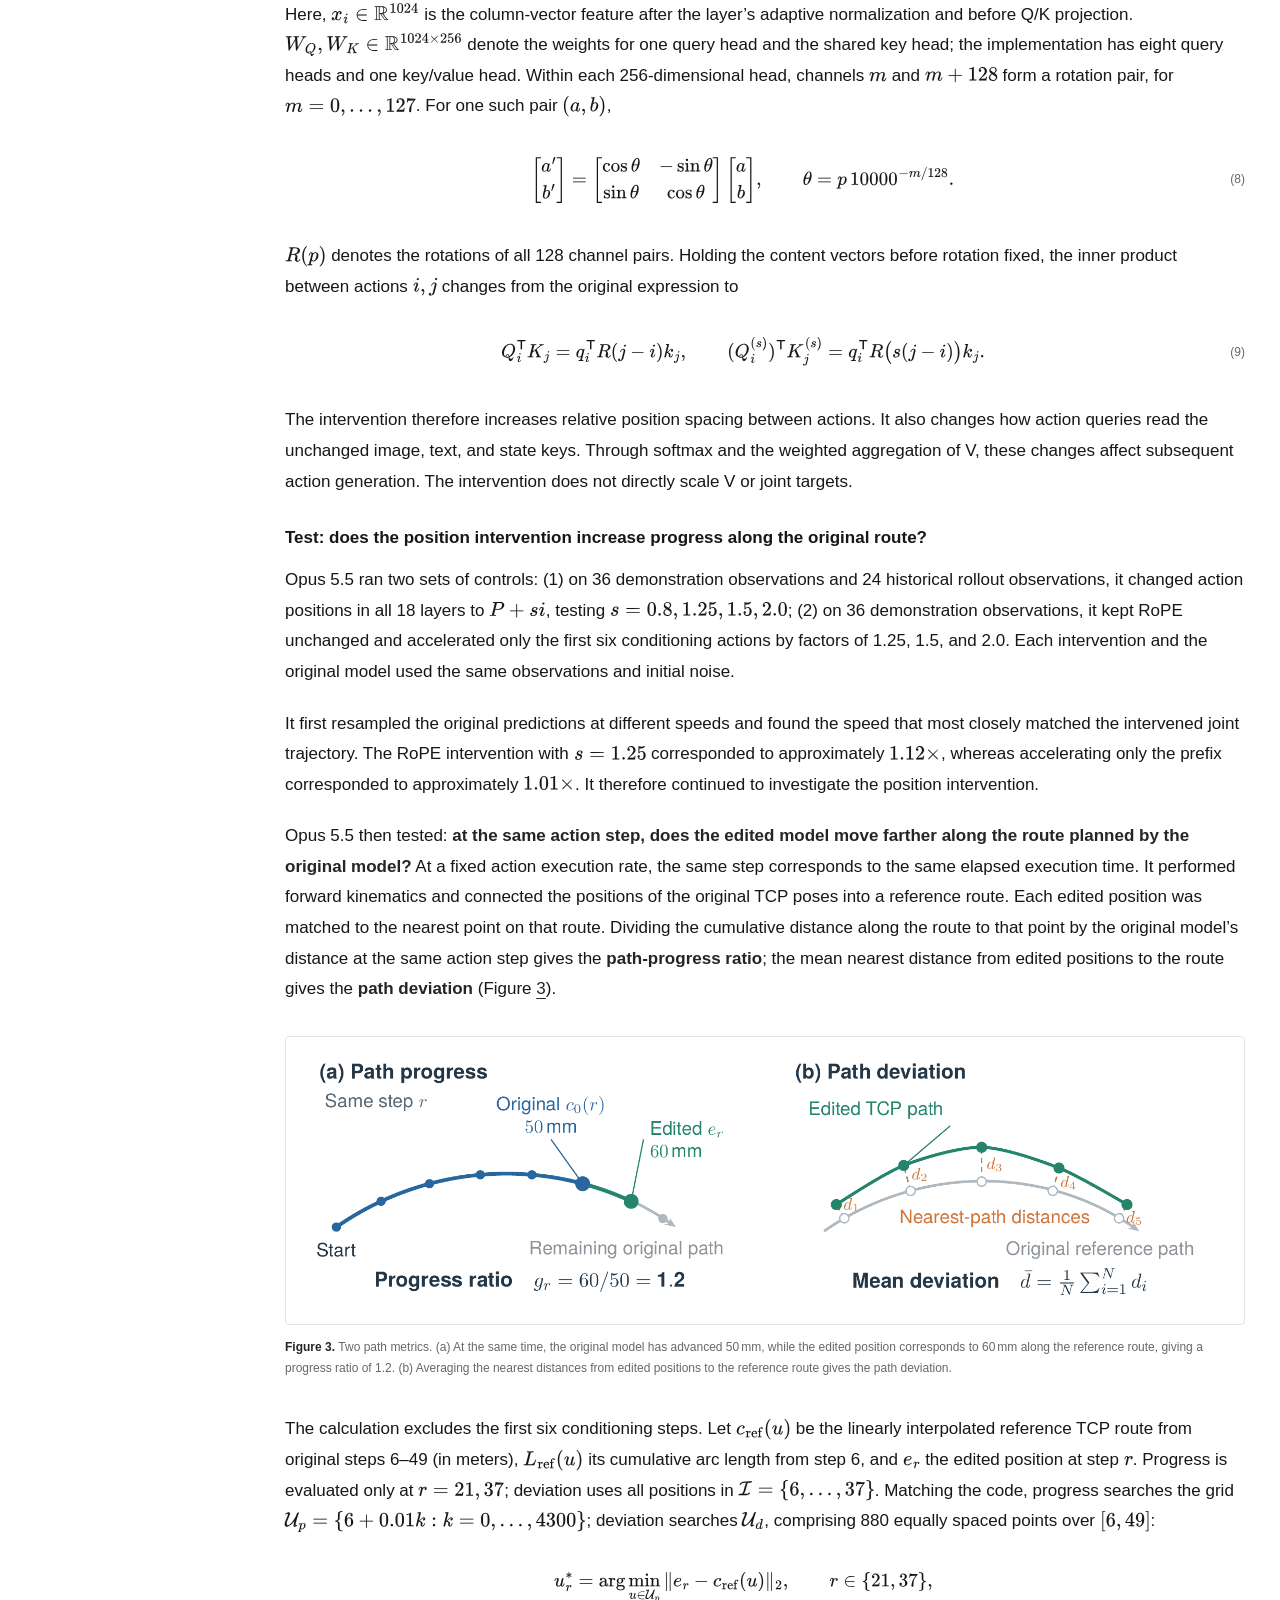
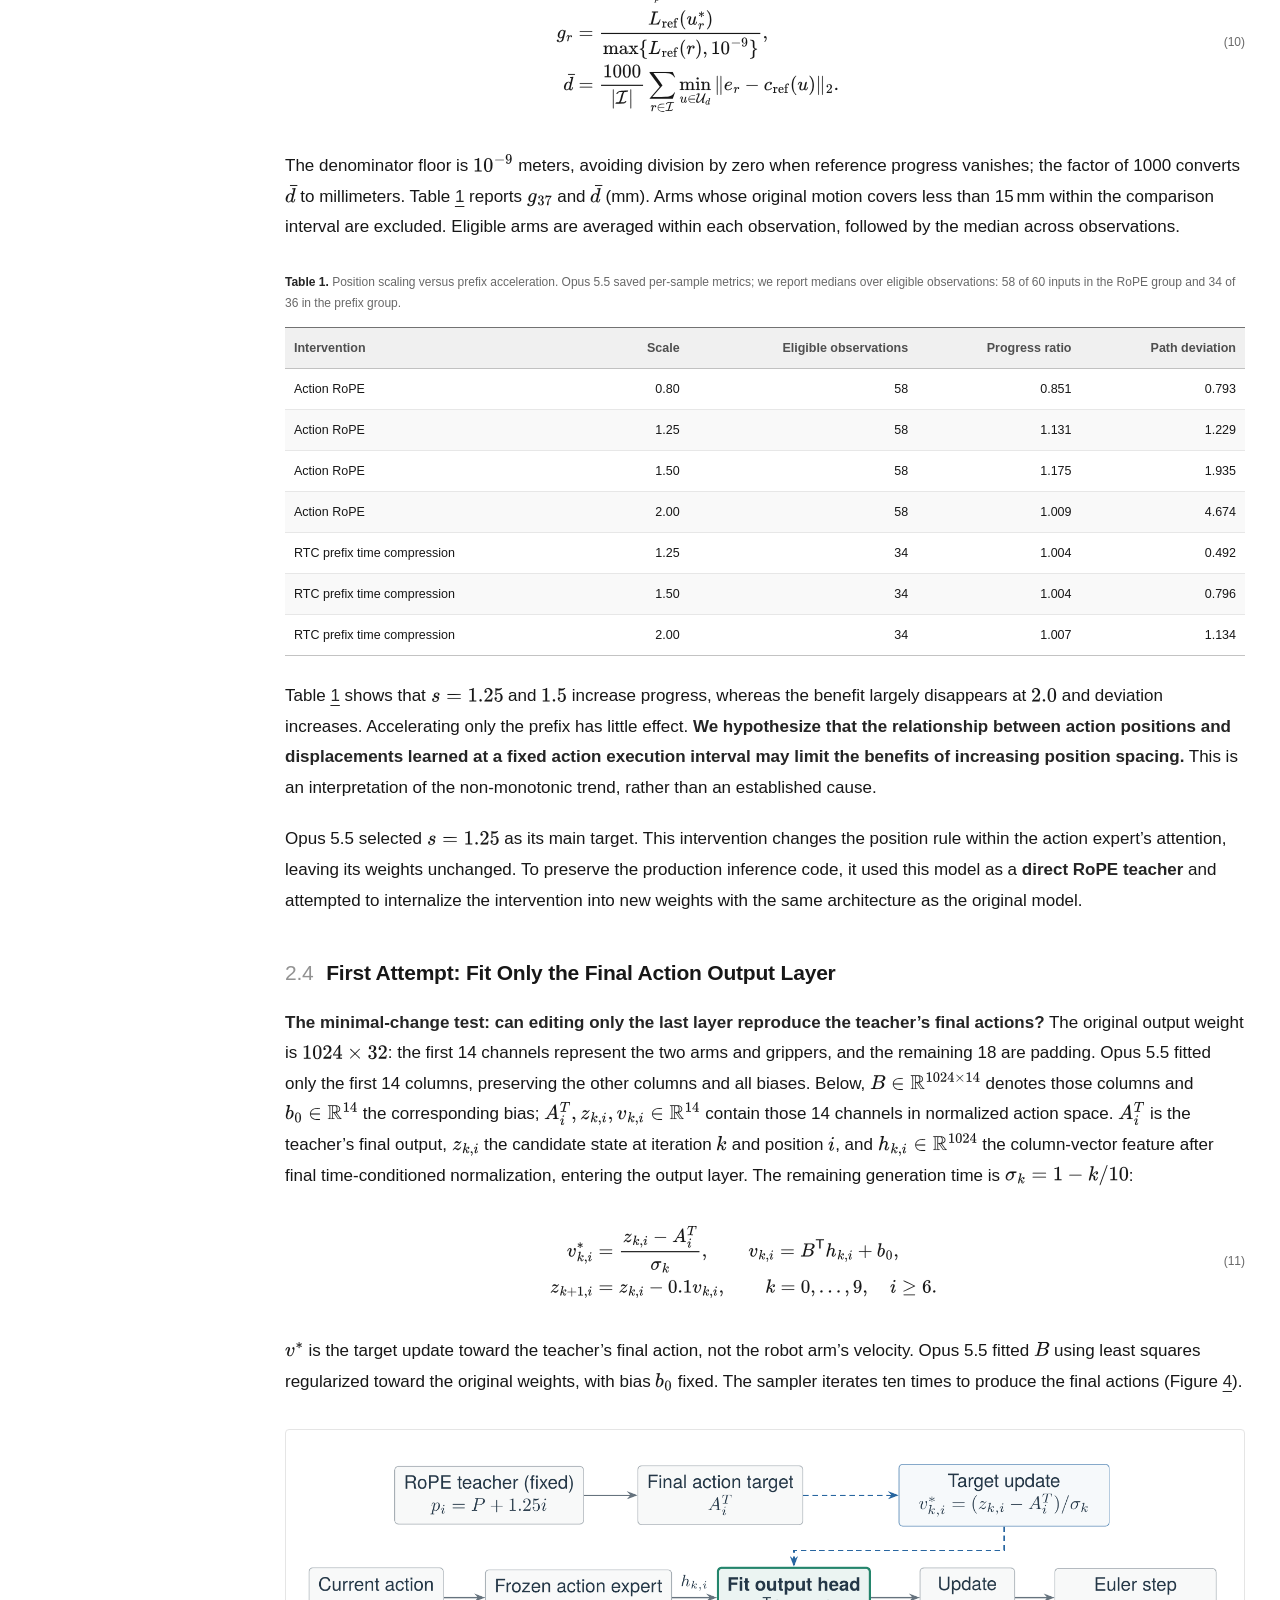
==== commit 6dc3342e: "Subtly highlight combined execution-time result" ====
--- a/en/index.html
+++ b/en/index.html
@@ -8,7 +8,7 @@
 <link rel="icon" href="../assets/favicon.svg?v=waterdrop-blue-2" type="image/svg+xml"><link rel="stylesheet" href="../assets/style.css"><link rel="stylesheet" href="../assets/findings.css"><link rel="stylesheet" href="../assets/method-visuals.css">
 <script type="application/ld+json">{"@context": "https://schema.org", "@type": "ScholarlyArticle", "headline": "We Asked Opus-5.5 to Edit π₀.₅’s Weights. AutoResearch Made It Happen.: Two findings: a RoPE-based route to faster robot actions and an unexpected RTC prefix bug.", "inLanguage": "en", "author": [{"@type": "Person", "name": "Ziyang Gong"}, {"@type": "Person", "name": "Kaifeng Zheng"}, {"@type": "Person", "name": "Yingrui Huang"}, {"@type": "Person", "name": "Wendi Chen"}, {"@type": "Person", "name": "Jiaguo Tian"}, {"@type": "Person", "name": "Junkai Yang"}, {"@type": "Person", "name": "Minghuan Liu"}, {"@type": "Person", "name": "Zhenjie Yang"}], "description": "How Opus 5.5 used mechanistic hypotheses, offline experiments, and closed-form weight edits to change a robot policy—and what we found on real YAM robots."}</script>
 <script defer="" src="../assets/app.js"></script>
-<link rel="stylesheet" href="../assets/comparison-videos.css">
+<link rel="stylesheet" href="../assets/comparison-videos.css?v=cross-rate-note-1">
 <script defer="" src="../assets/method-visuals.js"></script>
 <link rel="stylesheet" href="../assets/edit-story.css">
 <link rel="stylesheet" href="../assets/theme.css">
@@ -206,7 +206,7 @@
 <section class="article-introduction" id="introduction" aria-label="Introduction"><div class="research-opener"><h2>One Frontier Model. One policy. <br>Two weight edits.</h2><div class="research-facts"><div><b>One Frontier Model</b><span>Opus 5.5</span></div><div><b>One robot policy</b><span>π₀.₅</span></div><div><b>One GPU</b><span>RTX 4090</span></div><div><b>~111 minutes</b><span>Offline research</span></div><div><b>−12.0%</b><span>Mean bottle time at 40 Hz · 17.99 → 15.83 s</span></div><div><b>−89.8%</b><span>Mean chunk jump across 30/35/40 Hz · 30.88 → 3.14 mm</span></div></div></div><p>Recent progress in Weight Editing made us wonder: <strong>when a Frontier Model directly edits the weights of a trained robot policy, how does it find changes that work?</strong> We gave Opus-5.5 the task of making a robot move faster by editing its policy’s weights. What followed was <strong>an AutoResearch process of forming hypotheses, running experiments, and revising its approach after failures.</strong></p><p><strong>Motivation and task requirements.</strong> Our expectations for this experiment are modest: we do not expect simple weight edits to give a policy new task capabilities or substantially improve its generalization. We ask whether <strong>weight editing can improve execution speed, motion smoothness, and transitions between action chunks while preserving the policy’s existing ability to perform the task.</strong> Our task is therefore deliberately scoped: edit a trained policy’s weights so that the robot completes tasks it can already perform more efficiently and with smoother transitions, subject to preserving its ability to complete those tasks.</p><p><strong>Opus proposed that RoPE action positions could influence motion timing, tested that hypothesis, and fitted the useful intervention into Q/K weights. It also found an unexpected prefix-handling bug and encoded a repair in the time-modulation weights.</strong> In our real-robot bottle-placement tests, both the original and edited policies achieved a <strong>100%</strong> success rate, while the edited policy achieved consistently shorter completion times at action execution frequencies of <strong>30</strong>, <strong>35</strong>, and <strong>40</strong> Hz: <strong>4.3%</strong>, <strong>7.4%</strong>, and <strong>12.0%</strong> reductions against the original policy at each matched rate. Across the three rates, mean chunk jump fell from <strong>30.88</strong> to <strong>3.14</strong> mm, a reduction of <strong>89.8%</strong>. The improvement in chunk jumps does diminish as execution frequency rises: <strong>94.5%</strong> at <strong>30</strong> Hz, <strong>90.7%</strong> at <strong>35</strong> Hz, and <strong>85.2%</strong> at <strong>40</strong> Hz.</p><p>Opus demonstrated a strong understanding of parameter space. <strong>But we believe the success of these edits depended not only on parameter editing itself, but to a greater extent on its AutoResearch ability to discover problems, design experiments, and solve them.</strong></p></section>
 <div class="findings video-intro"><section class="execution-showcase" id="execution" aria-labelledby="execution-title"><div class="execution-heading"><div><p class="finding-eyebrow">THEN WE TESTED IT ON YAM</p><h3 id="execution-title">Original vs. edited at 30, 35, and 40 Hz.</h3></div></div>
 <div class="frequency-results"><div><b>30 Hz</b><strong>−4.3%</strong><span>Mean time</span><p>22.42 → 21.46 s</p></div><div><b>35 Hz</b><strong>−7.4%</strong><span>Mean time</span><p>19.43 → 17.99 s</p></div><div><b>40 Hz</b><strong>−12.0%</strong><span>Mean time</span><p>17.99 → 15.83 s</p></div></div>
-<p class="frequency-explanation">Combining weight editing with a higher action execution rate reduced mean bottle-placement time from 22.42 s (original TT-RTC at 30 Hz) to 15.83 s (edited weights at 40 Hz), a 29.4% reduction; both conditions achieved 100% success in these trials.</p>
+<p class="frequency-explanation cross-rate-note">Combining weight editing with a higher action execution rate reduced mean bottle-placement time from <strong>22.42 s</strong> (original TT-RTC at 30 Hz) to <strong>15.83 s</strong> (edited weights at 40 Hz), a <strong>29.4%</strong> reduction; both conditions achieved 100% success in these trials.</p>
 <p class="frequency-explanation">Same layout, three runs per condition. The values above compare mean completion times, original → edited. The video first compares all three original 30 Hz runs with all three edited 40 Hz runs, then shows the median-duration original run and the fastest edited run at each of 30, 35, and 40 Hz.</p>
 <div class="execution-labels"><span>Top: original TT-RTC</span><span>Bottom: combined edit</span></div>
 <figure class="video-figure" id="bottle-video"><video controls="" playsinline="" preload="none" poster="../assets/bottles-combined-comparison.jpg"><source src="../assets/bottles-combined-comparison.mp4" type="video/mp4"></video><figcaption>1× playback. 0:00: original 30 Hz vs. edited 40 Hz (columns: repeats 1–3). From 0:23: same-rate comparisons (columns: 30, 35, and 40 Hz). Each segment starts at formal rollout start; each view freezes at the fourth bottle release. Timers show elapsed time within each run.</figcaption></figure>
--- a/assets/comparison-videos.css
+++ b/assets/comparison-videos.css
@@ -12,3 +12,9 @@
 @media(max-width:600px){.cross-rate-results strong{font-size:29px}.comparison-rate-controls button{flex:1;padding:8px 14px}}
 
 @media(max-width:600px){.video-intro .execution-heading{display:block}.video-intro .execution-heading>a{display:inline-block;margin-top:8px}}
+
+/* A quiet emphasis for the combined frequency-and-weight comparison. */
+.execution-showcase .cross-rate-note{padding:12px 18px;border-left:2px solid #b6c5d1;border-radius:0 3px 3px 0;background:#f6f8fa}
+.cross-rate-note strong{font-weight:650;white-space:nowrap}
+html[data-theme=dark] .cross-rate-note{border-left-color:#536674;background:#10171c}
+@media(max-width:600px){.execution-showcase .cross-rate-note{padding:10px 13px}}
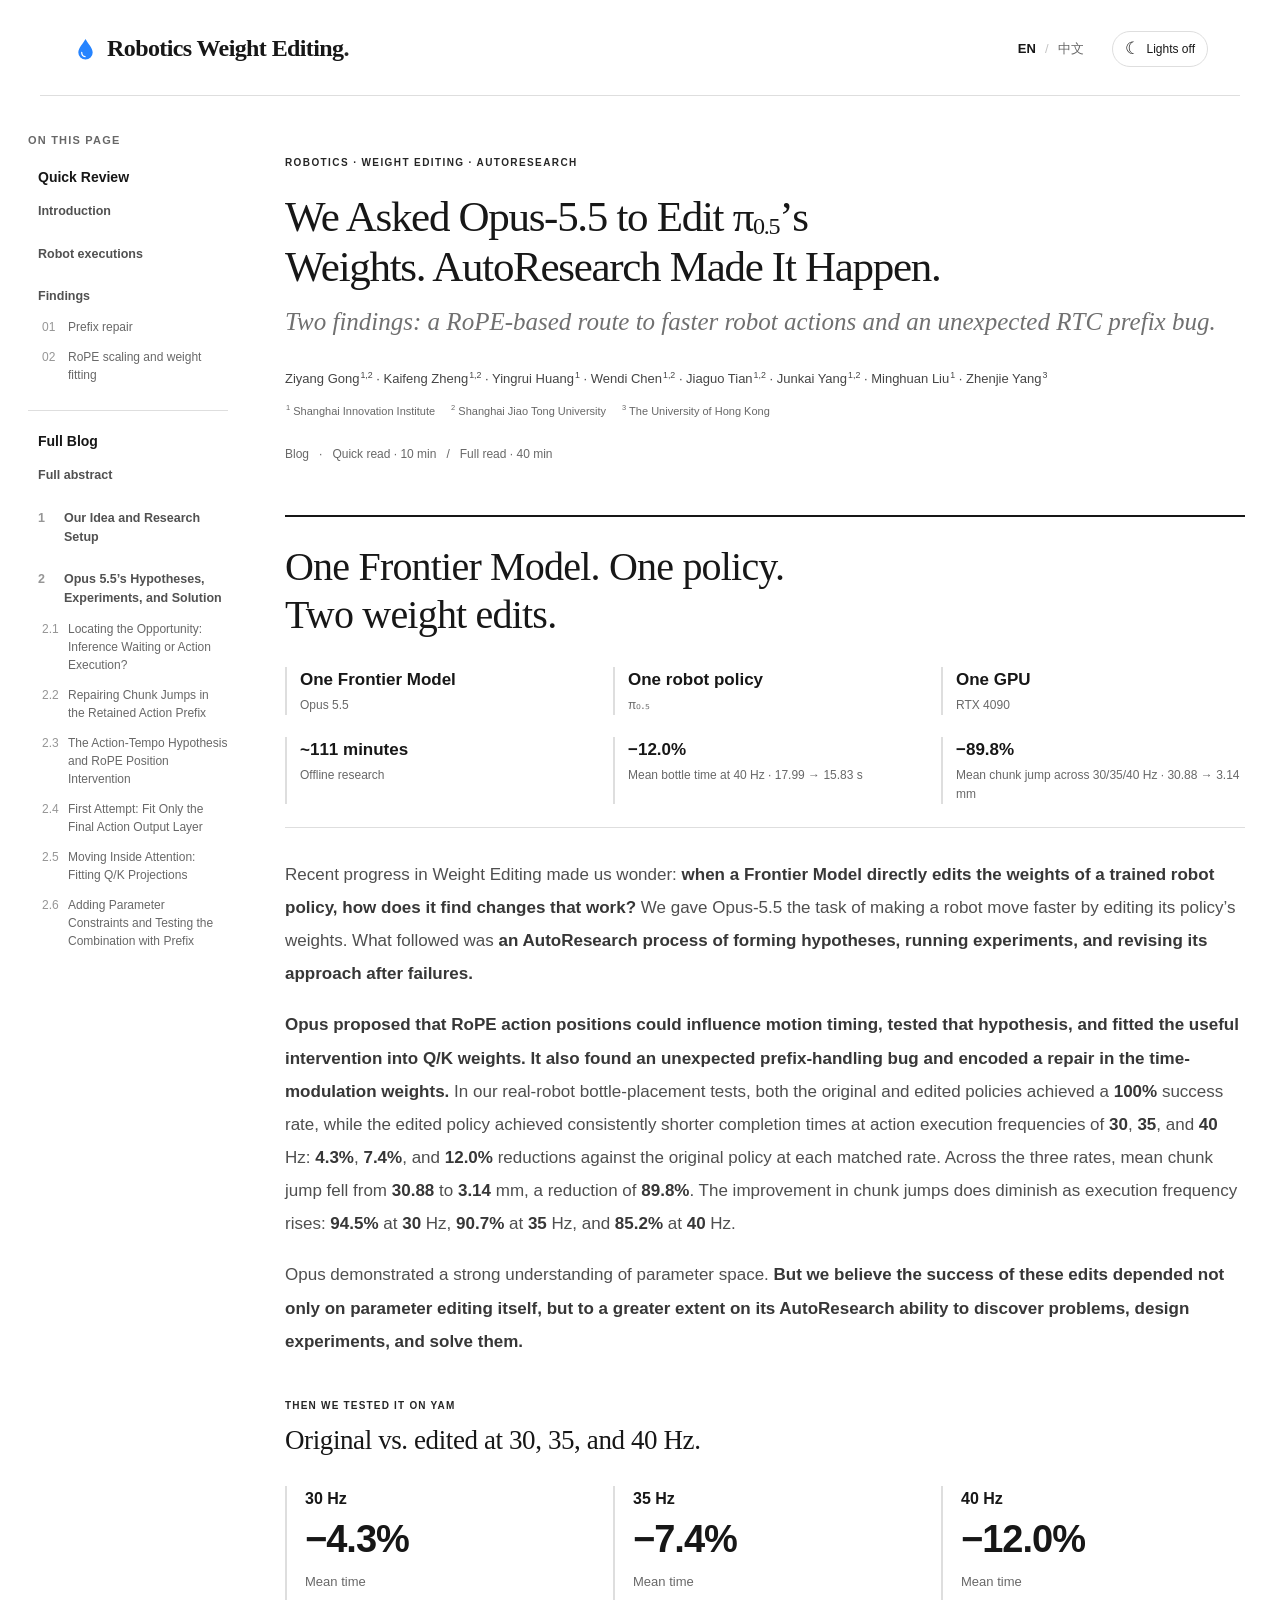
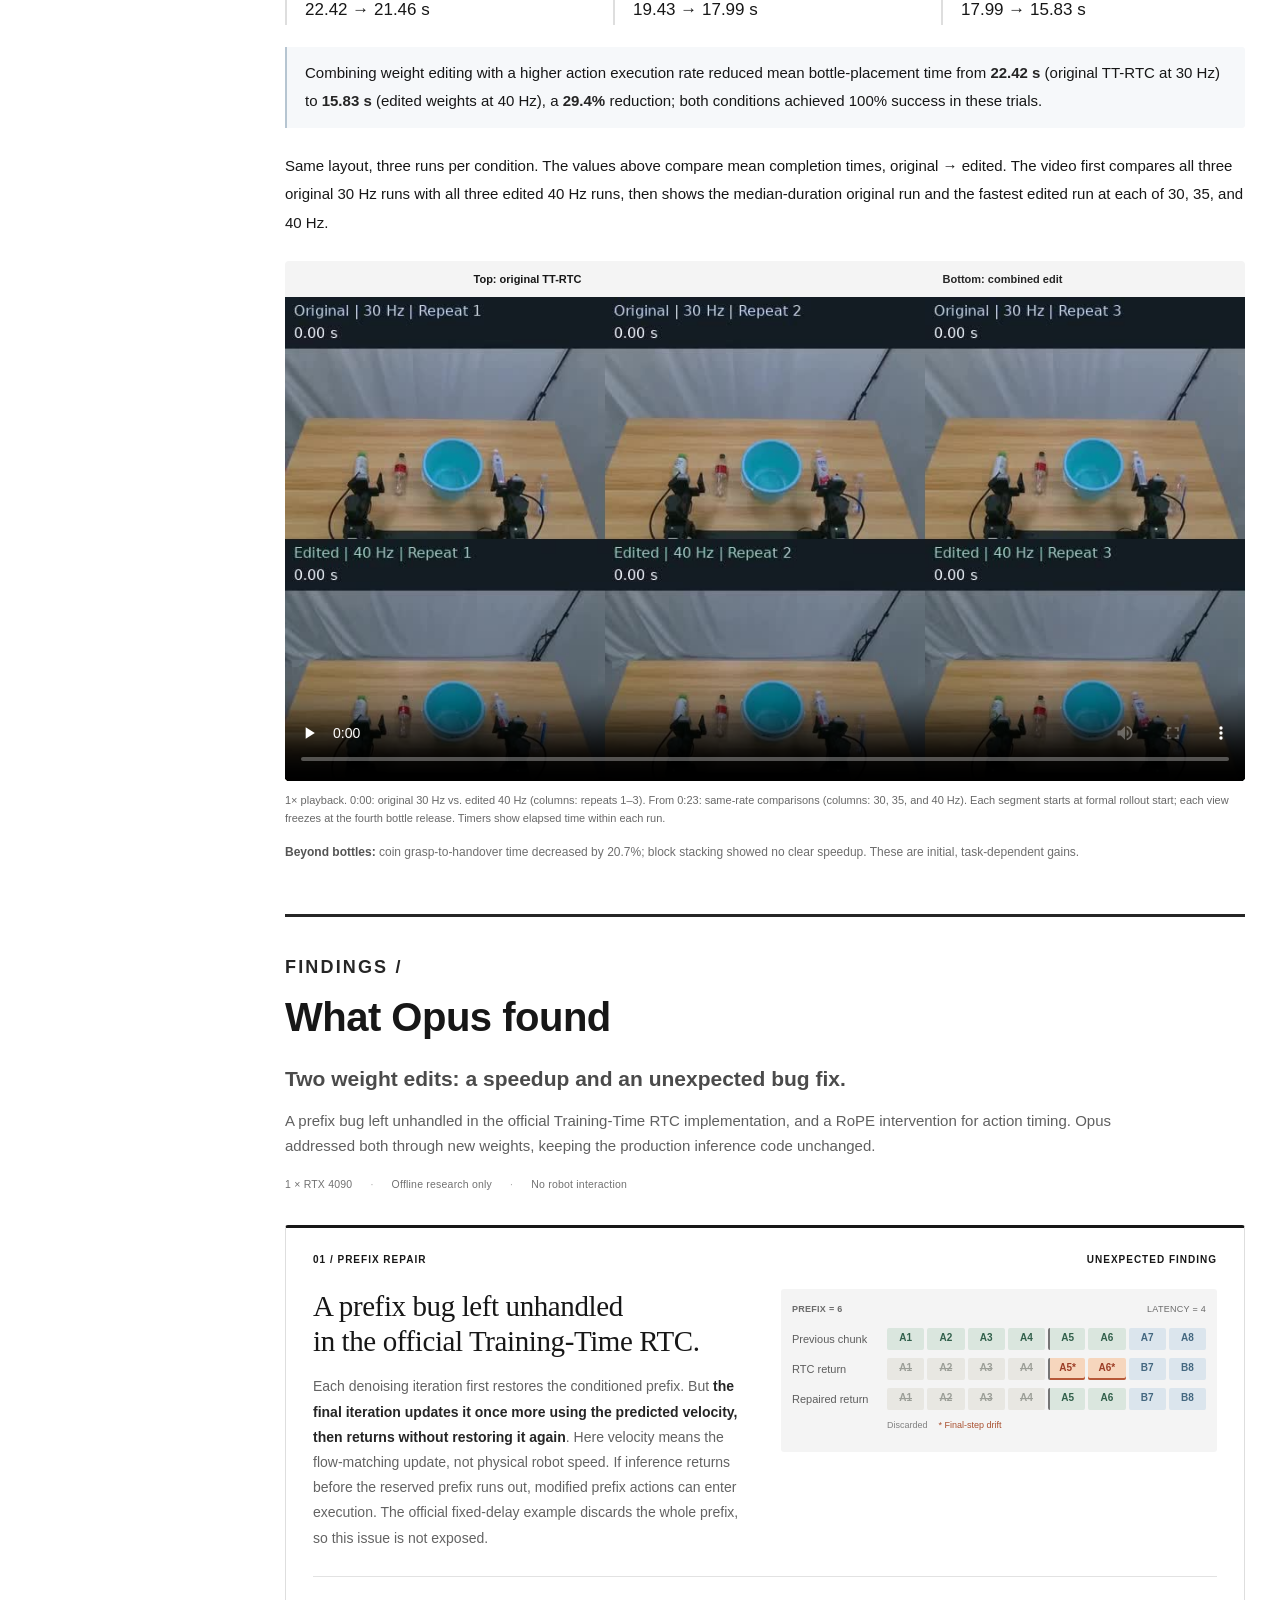
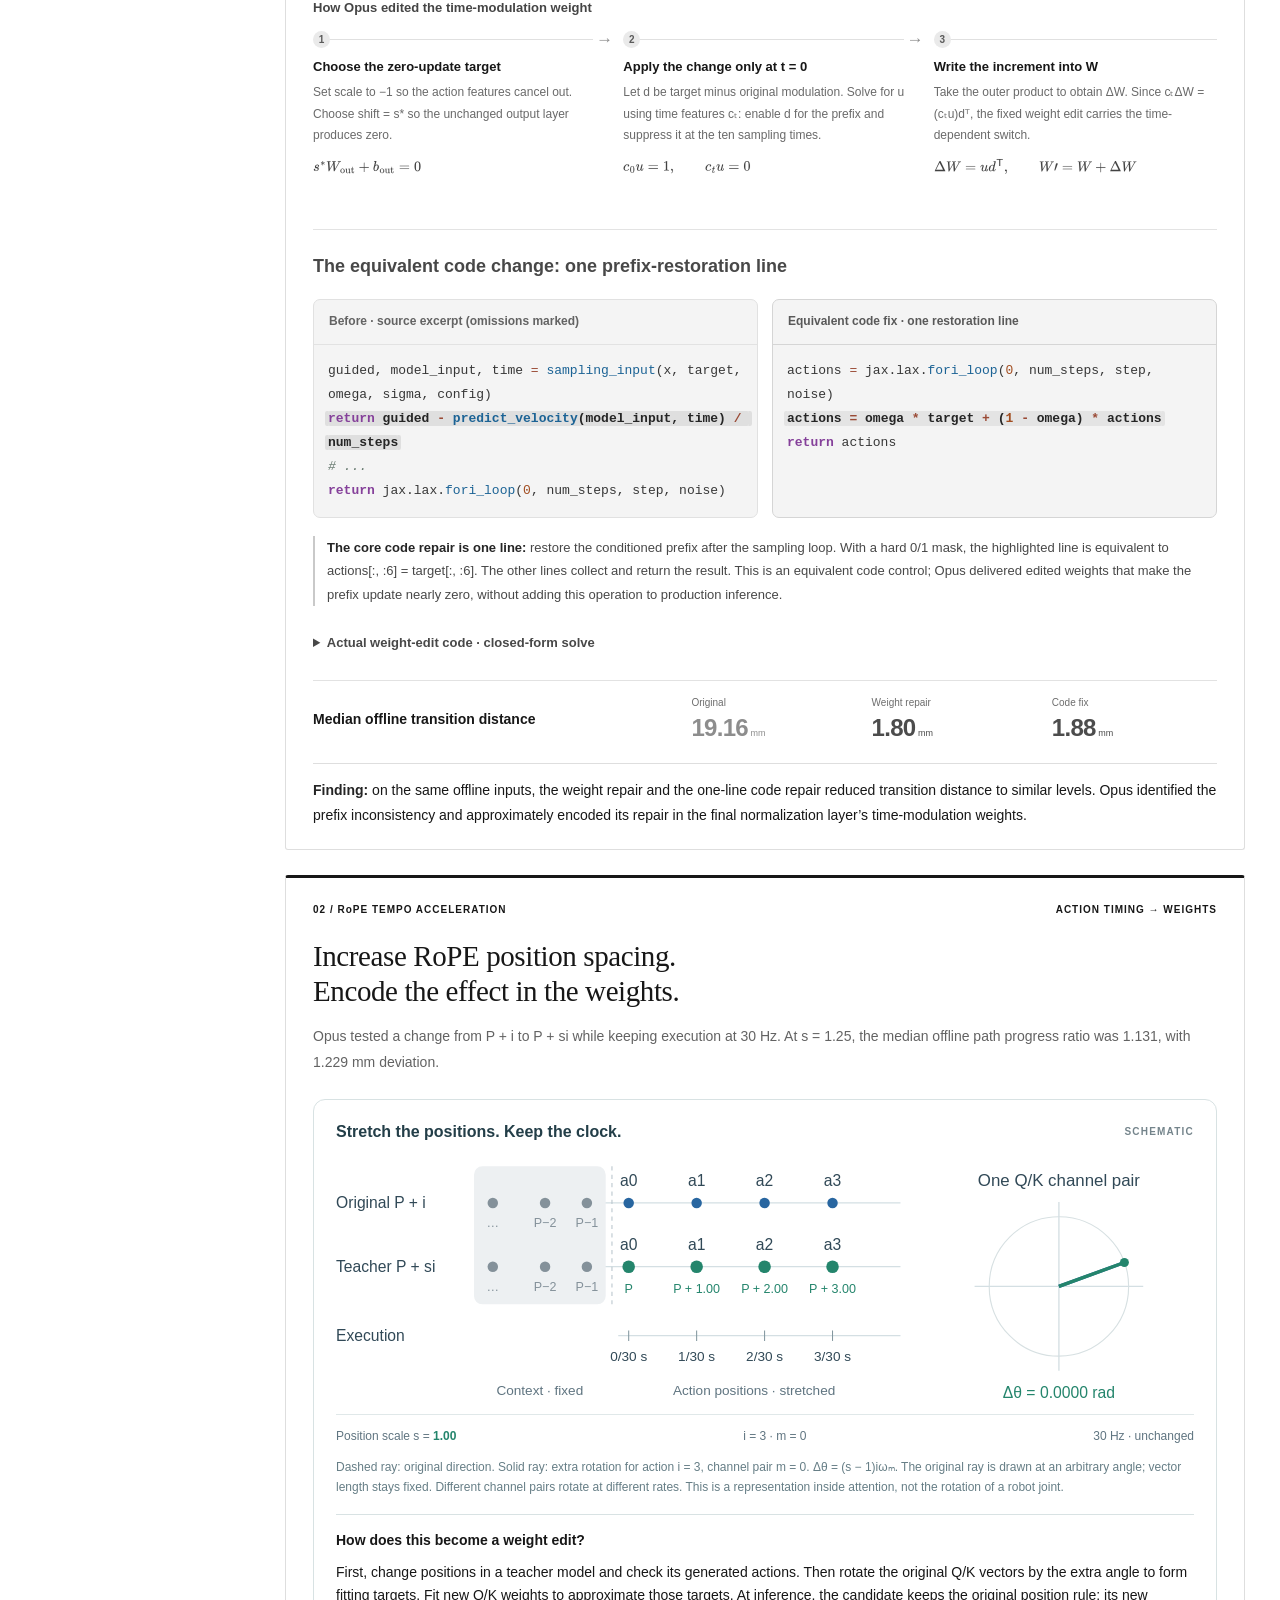
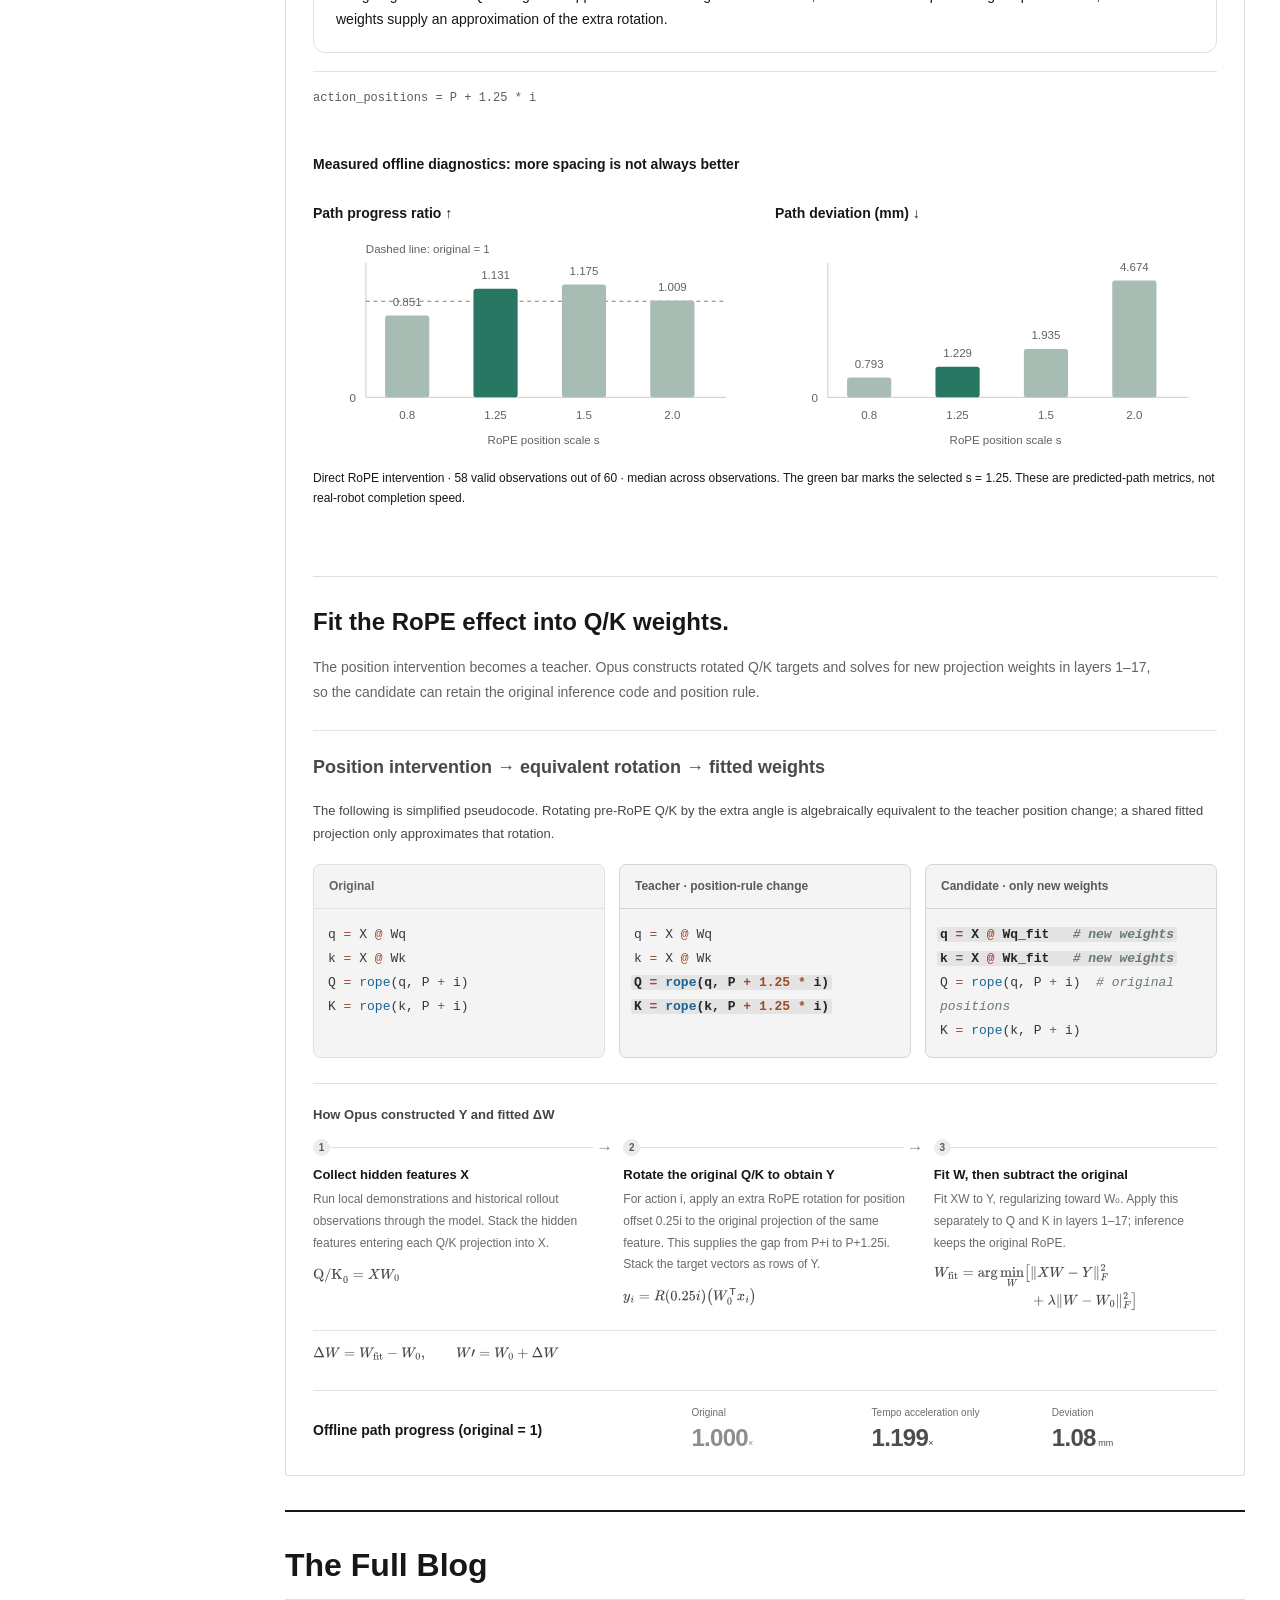
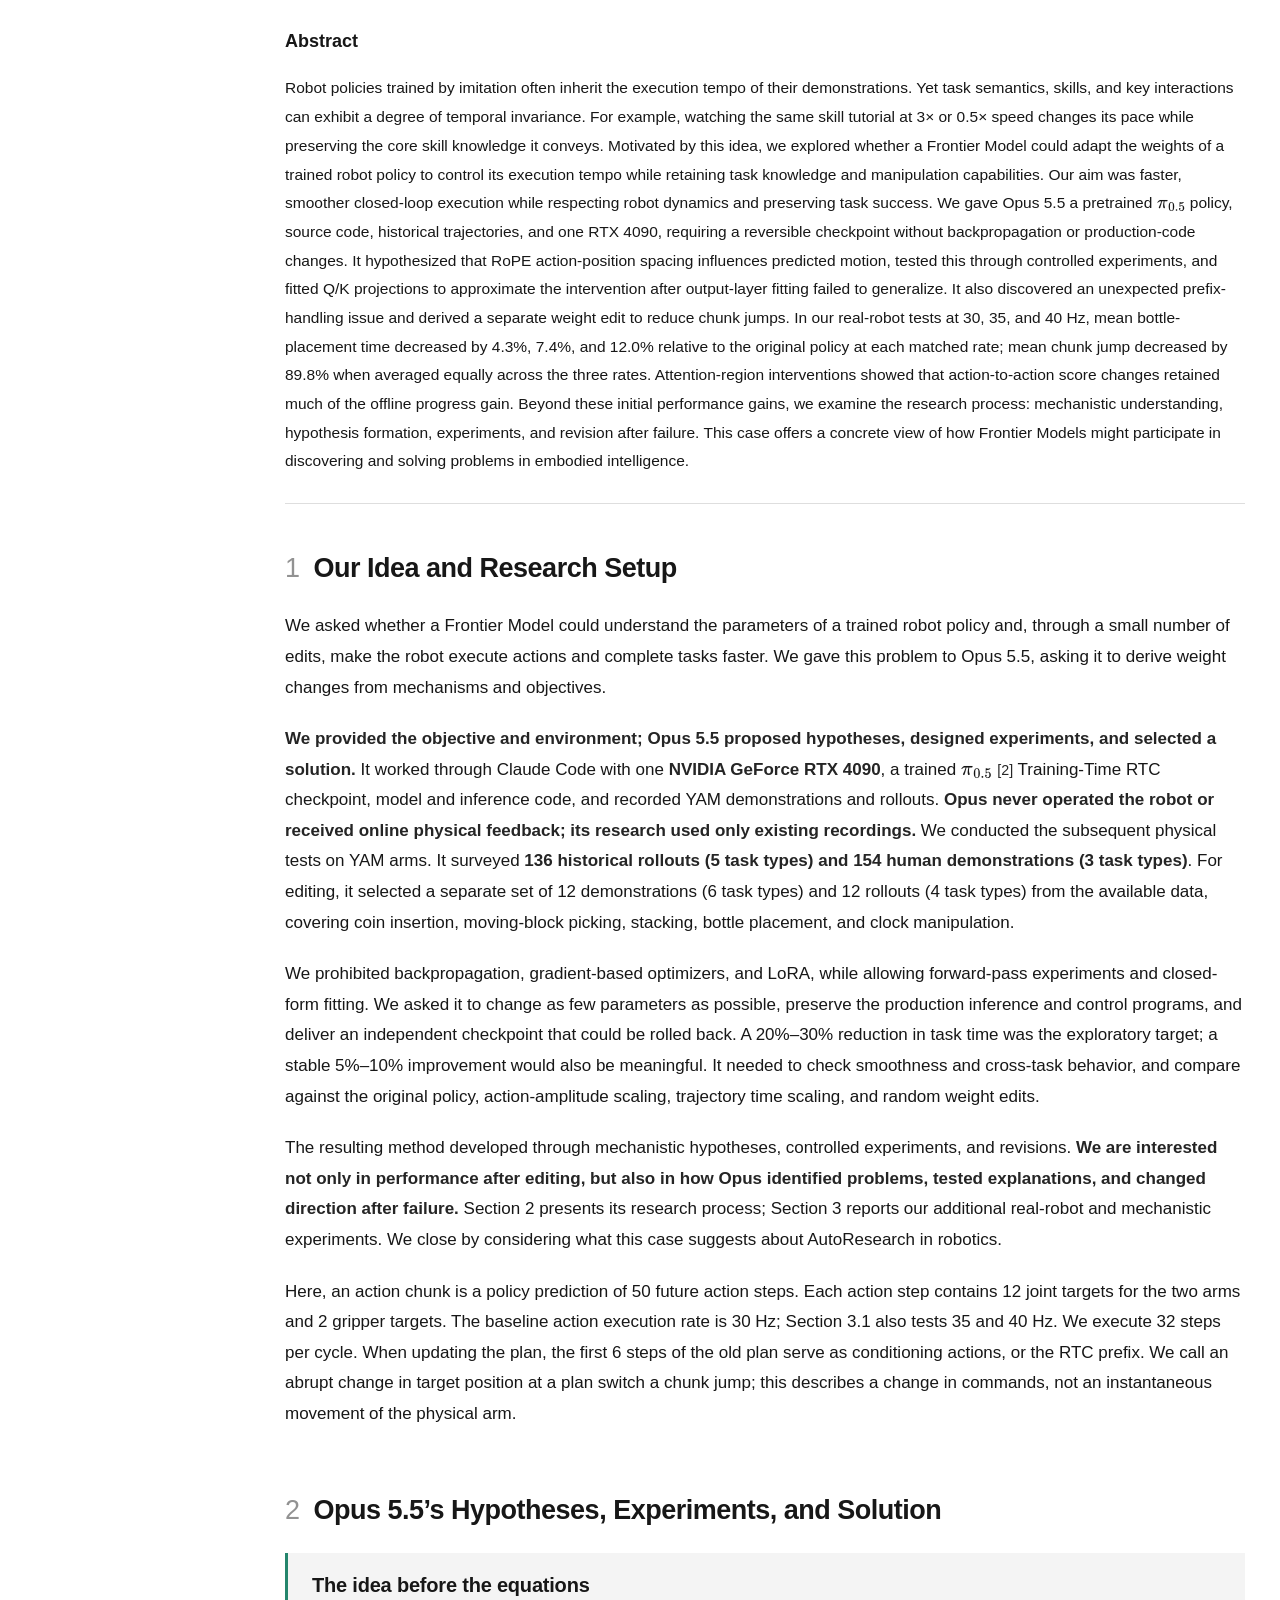
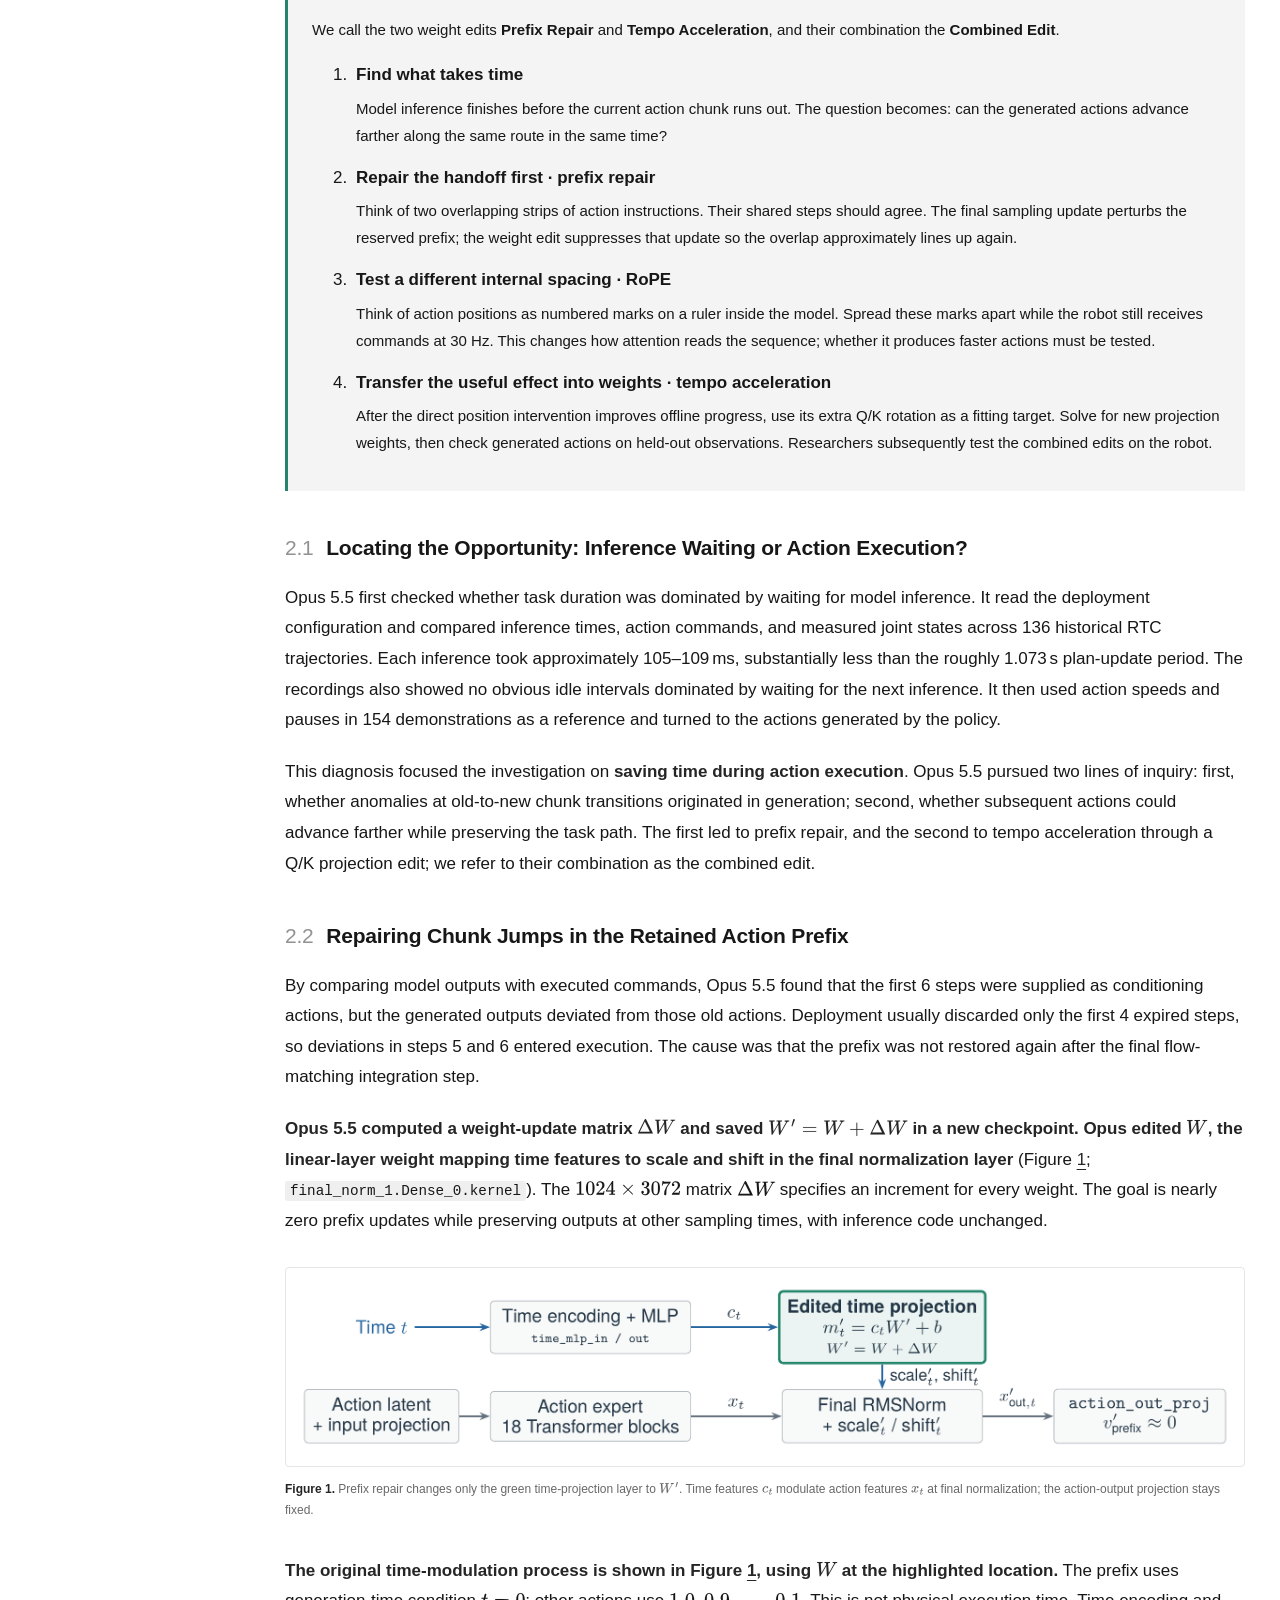
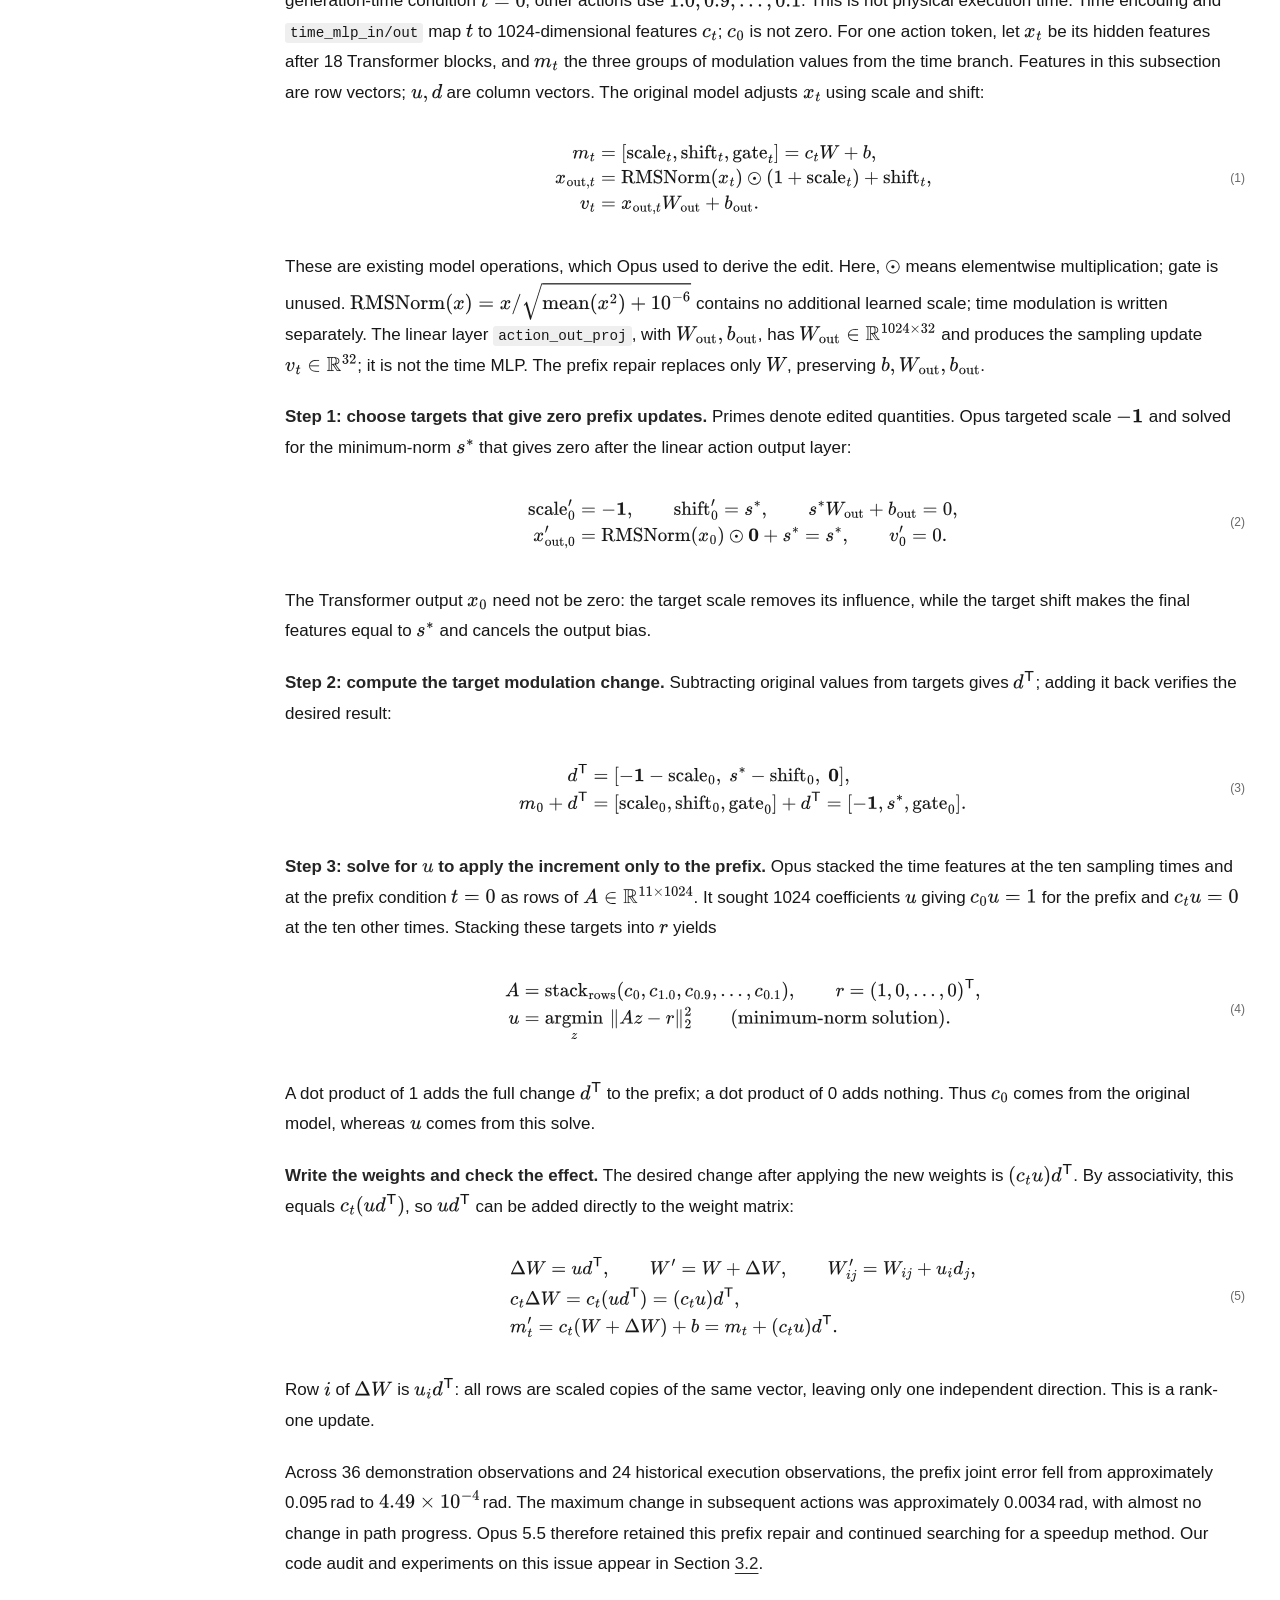
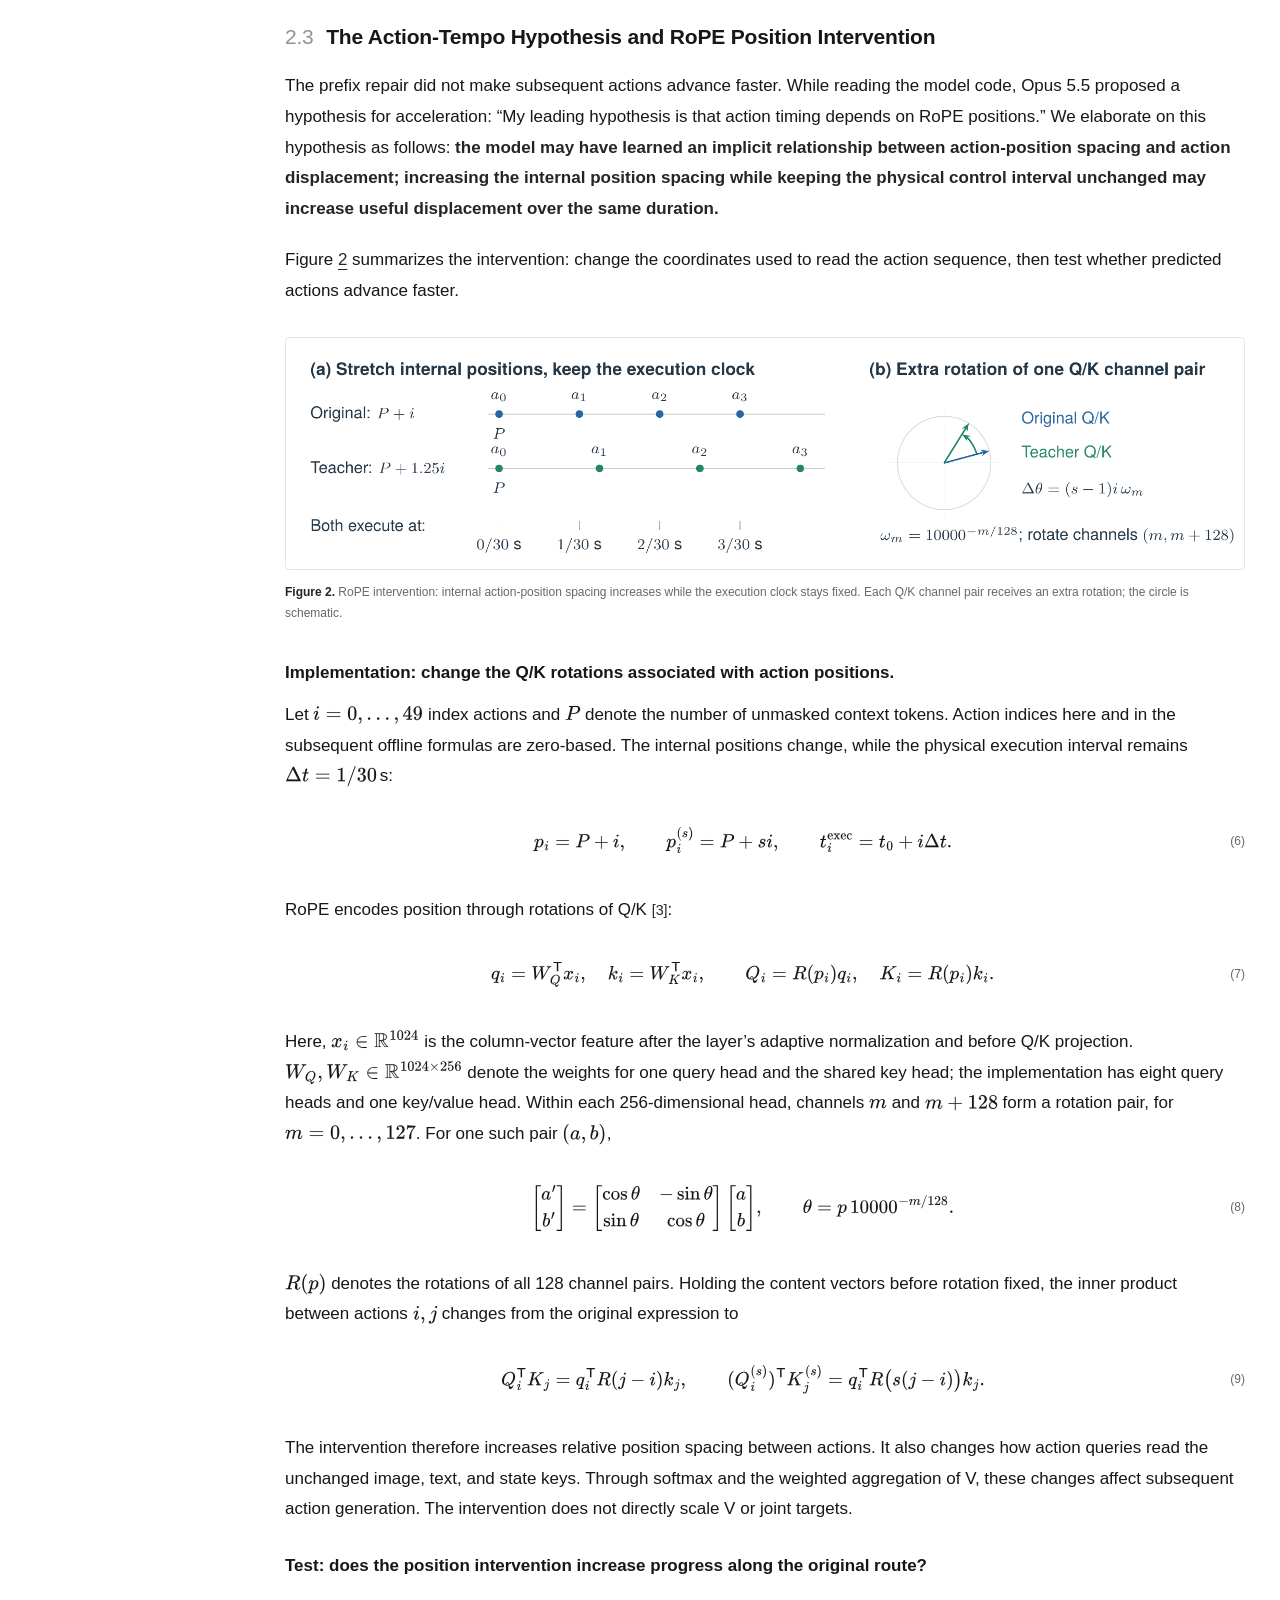
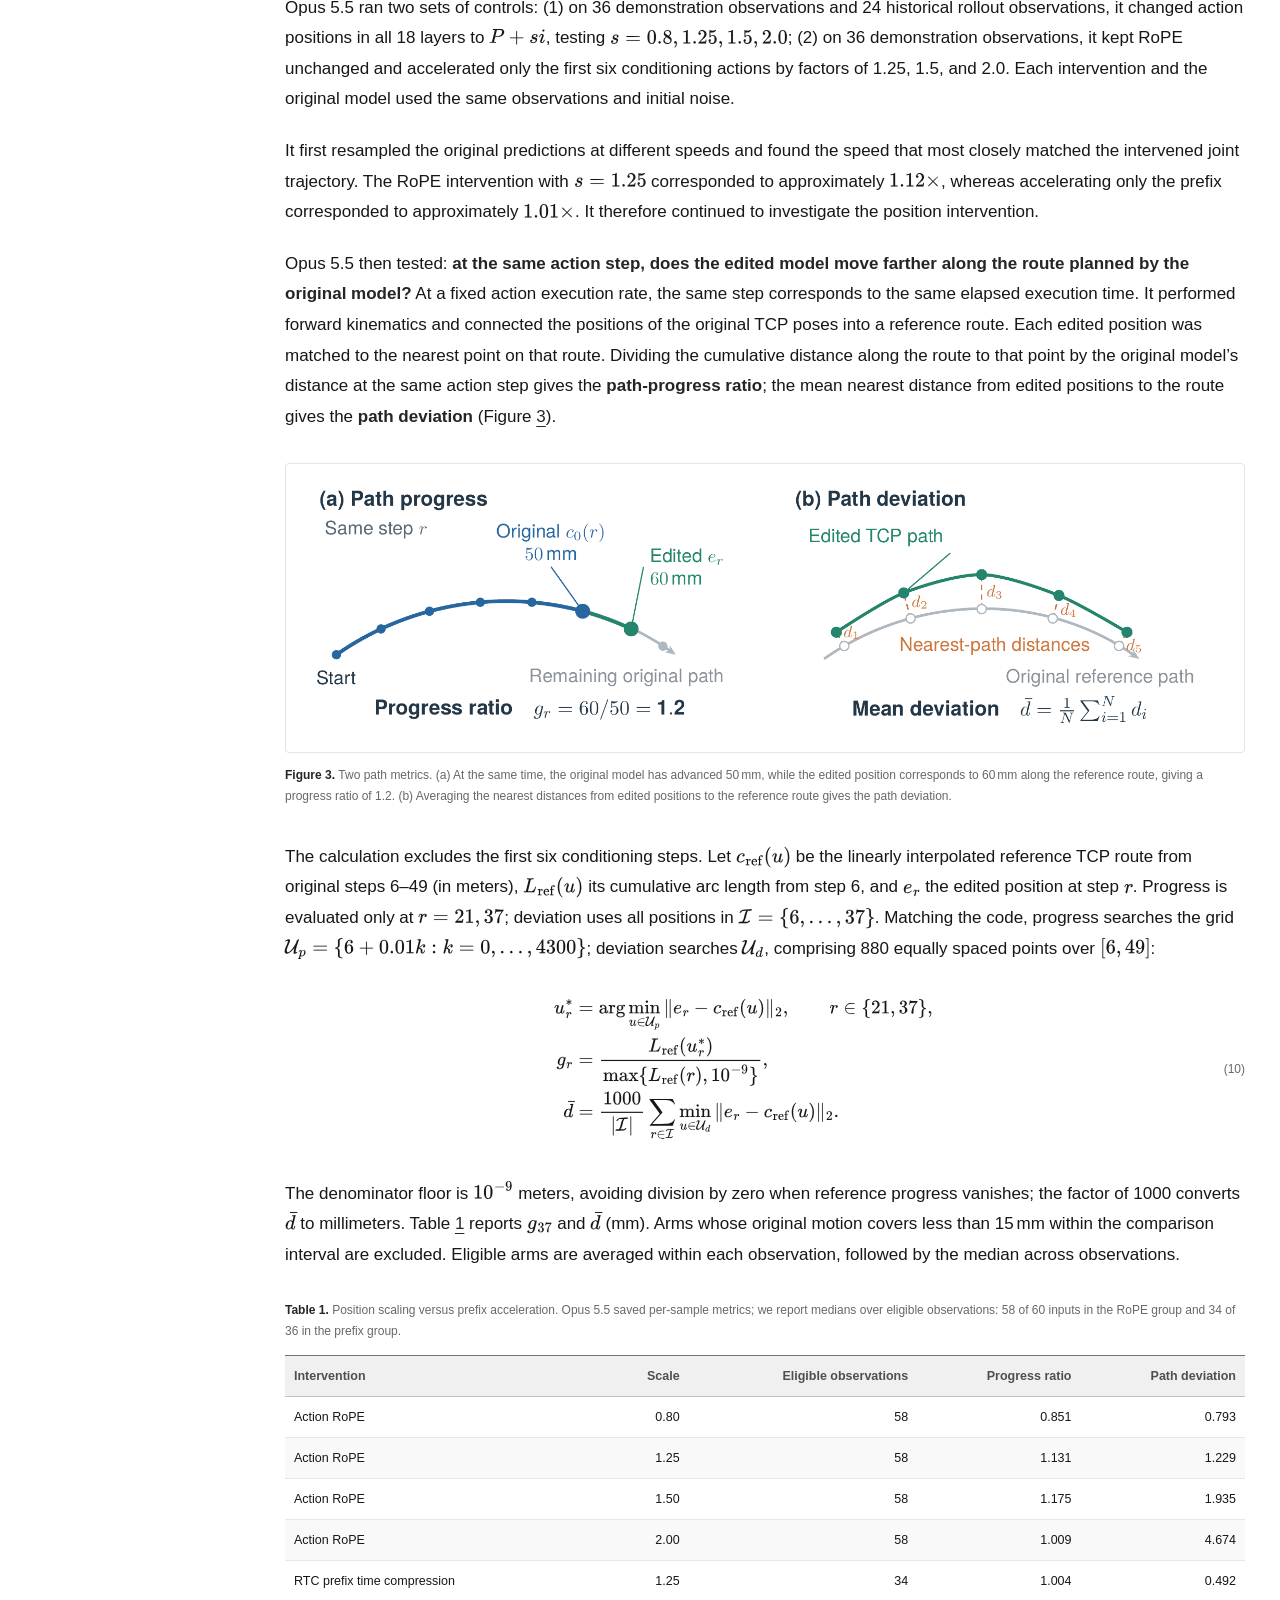
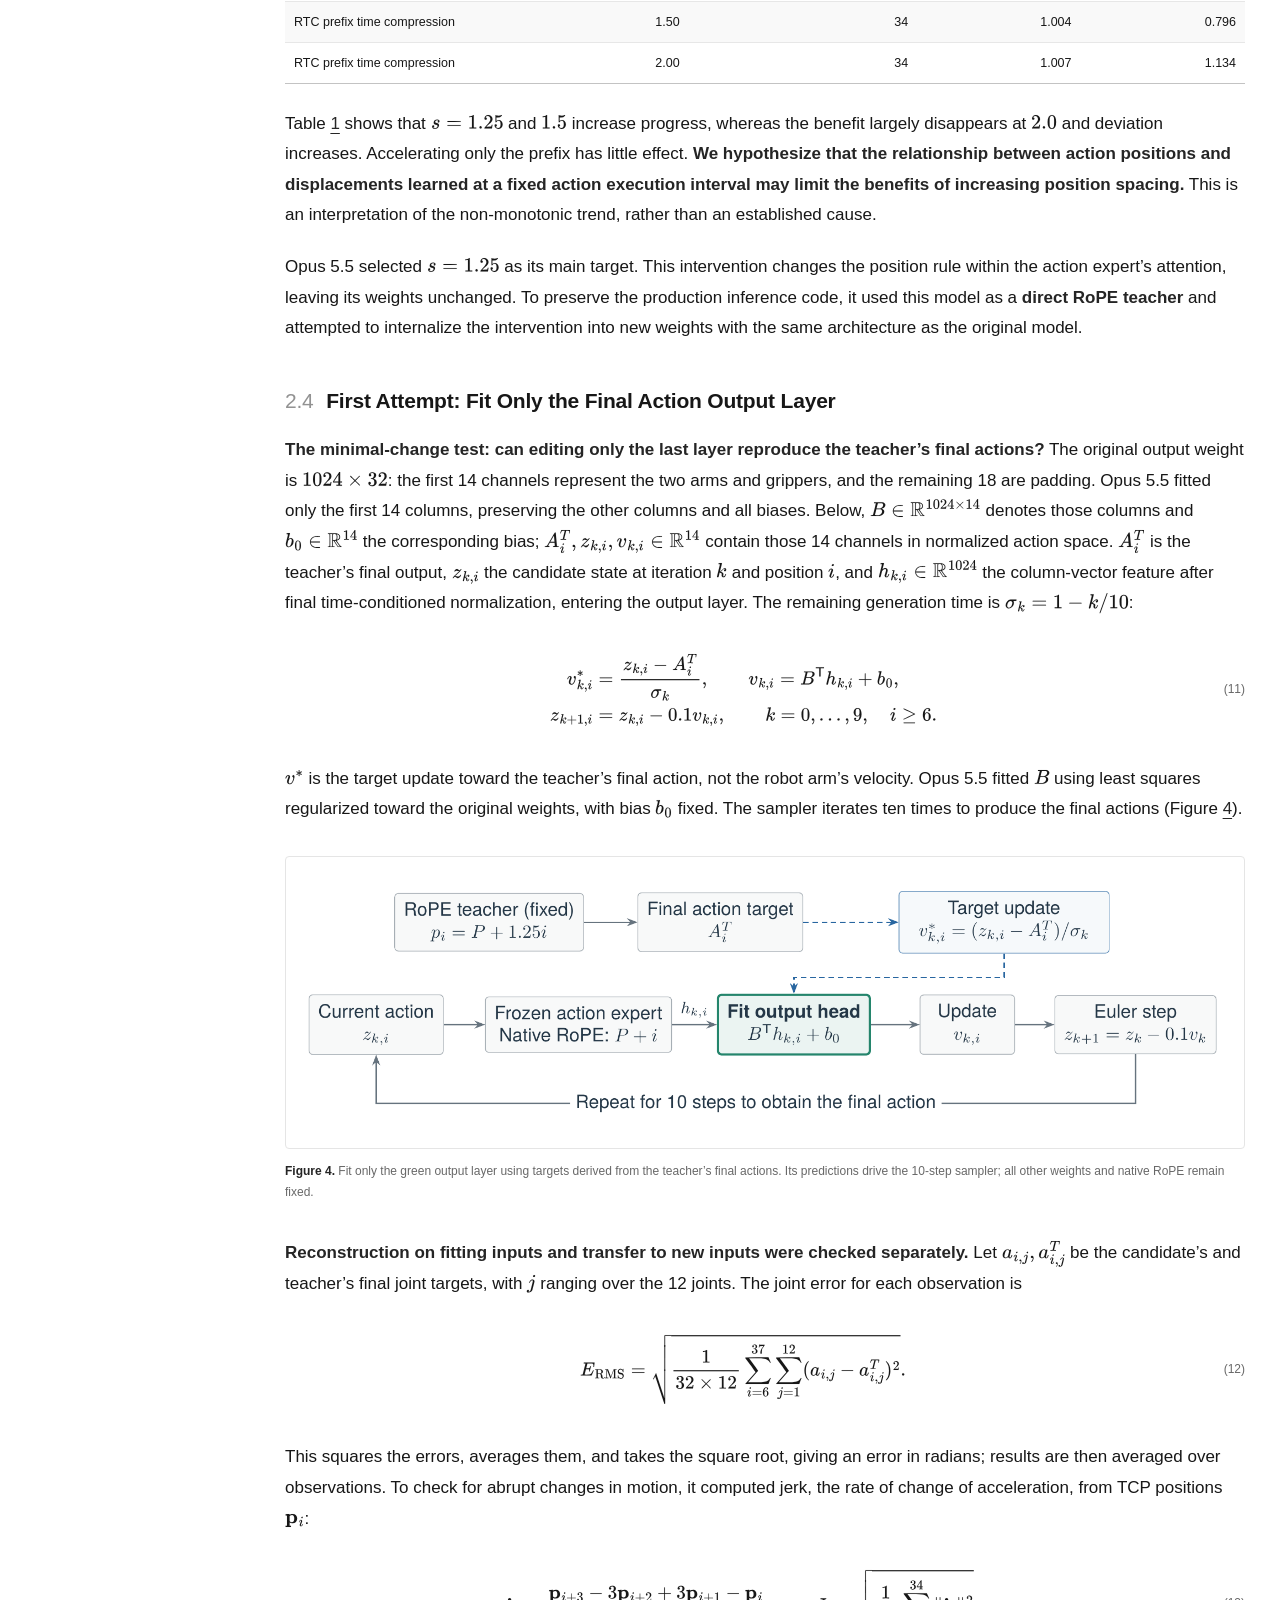
==== commit c0ab0057: "Publish approved wording restorations and remove duplicate RoPE diagram" ====
--- a/en/index.html
+++ b/en/index.html
@@ -203,7 +203,7 @@
 <main id="article"><article>
 <header class="article-header"><p class="eyebrow">ROBOTICS · WEIGHT EDITING · AUTORESEARCH</p><h1>We Asked Opus-5.5 to Edit <span class="pi">π<sub>0.5</sub></span>’s Weights. AutoResearch Made It Happen.</h1><p class="subtitle"><em>Two findings: a RoPE-based route to faster robot actions and an unexpected RTC prefix bug.</em></p><div class="authors">Ziyang Gong<sup>1,2</sup> · Kaifeng Zheng<sup>1,2</sup> · Yingrui Huang<sup>1</sup> · Wendi Chen<sup>1,2</sup> · Jiaguo Tian<sup>1,2</sup> · Junkai Yang<sup>1,2</sup> · Minghuan Liu<sup>1</sup> · Zhenjie Yang<sup>3</sup></div><div class="affiliations"><span><sup>1</sup> Shanghai Innovation Institute</span><span><sup>2</sup> Shanghai Jiao Tong University</span><span><sup>3</sup> The University of Hong Kong</span></div><div class="article-meta"><span>Blog</span><span>·</span><span>Quick read · 10 min</span><span>/</span><span>Full read · 40 min</span></div></header>
 
-<section class="article-introduction" id="introduction" aria-label="Introduction"><div class="research-opener"><h2>One Frontier Model. One policy. <br>Two weight edits.</h2><div class="research-facts"><div><b>One Frontier Model</b><span>Opus 5.5</span></div><div><b>One robot policy</b><span>π₀.₅</span></div><div><b>One GPU</b><span>RTX 4090</span></div><div><b>~111 minutes</b><span>Offline research</span></div><div><b>−12.0%</b><span>Mean bottle time at 40 Hz · 17.99 → 15.83 s</span></div><div><b>−89.8%</b><span>Mean chunk jump across 30/35/40 Hz · 30.88 → 3.14 mm</span></div></div></div><p>Recent progress in Weight Editing made us wonder: <strong>when a Frontier Model directly edits the weights of a trained robot policy, how does it find changes that work?</strong> We gave Opus-5.5 the task of making a robot move faster by editing its policy’s weights. What followed was <strong>an AutoResearch process of forming hypotheses, running experiments, and revising its approach after failures.</strong></p><p><strong>Motivation and task requirements.</strong> Our expectations for this experiment are modest: we do not expect simple weight edits to give a policy new task capabilities or substantially improve its generalization. We ask whether <strong>weight editing can improve execution speed, motion smoothness, and transitions between action chunks while preserving the policy’s existing ability to perform the task.</strong> Our task is therefore deliberately scoped: edit a trained policy’s weights so that the robot completes tasks it can already perform more efficiently and with smoother transitions, subject to preserving its ability to complete those tasks.</p><p><strong>Opus proposed that RoPE action positions could influence motion timing, tested that hypothesis, and fitted the useful intervention into Q/K weights. It also found an unexpected prefix-handling bug and encoded a repair in the time-modulation weights.</strong> In our real-robot bottle-placement tests, both the original and edited policies achieved a <strong>100%</strong> success rate, while the edited policy achieved consistently shorter completion times at action execution frequencies of <strong>30</strong>, <strong>35</strong>, and <strong>40</strong> Hz: <strong>4.3%</strong>, <strong>7.4%</strong>, and <strong>12.0%</strong> reductions against the original policy at each matched rate. Across the three rates, mean chunk jump fell from <strong>30.88</strong> to <strong>3.14</strong> mm, a reduction of <strong>89.8%</strong>. The improvement in chunk jumps does diminish as execution frequency rises: <strong>94.5%</strong> at <strong>30</strong> Hz, <strong>90.7%</strong> at <strong>35</strong> Hz, and <strong>85.2%</strong> at <strong>40</strong> Hz.</p><p>Opus demonstrated a strong understanding of parameter space. <strong>But we believe the success of these edits depended not only on parameter editing itself, but to a greater extent on its AutoResearch ability to discover problems, design experiments, and solve them.</strong></p></section>
+<section class="article-introduction" id="introduction" aria-label="Introduction"><div class="research-opener"><h2>One Frontier Model. One policy. <br>Two weight edits.</h2><div class="research-facts"><div><b>One Frontier Model</b><span>Opus 5.5</span></div><div><b>One robot policy</b><span>π₀.₅</span></div><div><b>One GPU</b><span>RTX 4090</span></div><div><b>~111 minutes</b><span>Offline research</span></div><div><b>−12.0%</b><span>Mean bottle time at 40 Hz · 17.99 → 15.83 s</span></div><div><b>−89.8%</b><span>Mean chunk jump across 30/35/40 Hz · 30.88 → 3.14 mm</span></div></div></div><p>Recent progress in Weight Editing made us wonder: <strong>when a Frontier Model directly edits the weights of a trained robot policy, how does it find changes that work?</strong> We gave Opus-5.5 the task of making a robot move faster by editing its policy’s weights. What followed was <strong>an AutoResearch process of forming hypotheses, running experiments, and revising its approach after failures.</strong></p><p><strong>Opus proposed that RoPE action positions could influence motion timing, tested that hypothesis, and fitted the useful intervention into Q/K weights. It also found an unexpected prefix-handling bug and encoded a repair in the time-modulation weights.</strong> In our real-robot bottle-placement tests, both the original and edited policies achieved a <strong>100%</strong> success rate, while the edited policy achieved consistently shorter completion times at action execution frequencies of <strong>30</strong>, <strong>35</strong>, and <strong>40</strong> Hz: <strong>4.3%</strong>, <strong>7.4%</strong>, and <strong>12.0%</strong> reductions against the original policy at each matched rate. Across the three rates, mean chunk jump fell from <strong>30.88</strong> to <strong>3.14</strong> mm, a reduction of <strong>89.8%</strong>. The improvement in chunk jumps does diminish as execution frequency rises: <strong>94.5%</strong> at <strong>30</strong> Hz, <strong>90.7%</strong> at <strong>35</strong> Hz, and <strong>85.2%</strong> at <strong>40</strong> Hz.</p><p>Opus demonstrated a strong understanding of parameter space. <strong>But we believe the success of these edits depended not only on parameter editing itself, but to a greater extent on its AutoResearch ability to discover problems, design experiments, and solve them.</strong></p></section>
 <div class="findings video-intro"><section class="execution-showcase" id="execution" aria-labelledby="execution-title"><div class="execution-heading"><div><p class="finding-eyebrow">THEN WE TESTED IT ON YAM</p><h3 id="execution-title">Original vs. edited at 30, 35, and 40 Hz.</h3></div></div>
 <div class="frequency-results"><div><b>30 Hz</b><strong>−4.3%</strong><span>Mean time</span><p>22.42 → 21.46 s</p></div><div><b>35 Hz</b><strong>−7.4%</strong><span>Mean time</span><p>19.43 → 17.99 s</p></div><div><b>40 Hz</b><strong>−12.0%</strong><span>Mean time</span><p>17.99 → 15.83 s</p></div></div>
 <p class="frequency-explanation cross-rate-note">Combining weight editing with a higher action execution rate reduced mean bottle-placement time from <strong>22.42 s</strong> (original TT-RTC at 30 Hz) to <strong>15.83 s</strong> (edited weights at 40 Hz), a <strong>29.4%</strong> reduction; both conditions achieved 100% success in these trials.</p>
@@ -270,7 +270,6 @@
 <p class="rope-demo-note">Dashed ray: original direction. Solid ray: extra rotation for action i = 3, channel pair m = 0. Δθ = (s − 1)iωₘ. The original ray is drawn at an arbitrary angle; vector length stays fixed. Different channel pairs rotate at different rates. This is a representation inside attention, not the rotation of a robot joint.</p>
 <div class="rope-weight-story"><b>How does this become a weight edit?</b><p>First, change positions in a teacher model and check its generated actions. Then rotate the original Q/K vectors by the extra angle to form fitting targets. Fit new Q/K weights to approximate those targets. At inference, the candidate keeps the original position rule; its new weights supply an approximation of the extra rotation.</p></div>
 </div>
-<a class="rope-demo-fallback" href="../assets/rope-position.png"><img src="../assets/rope-position.png" alt="RoPE position spacing increases while the execution clock stays fixed." loading="lazy" decoding="async"></a>
 </figure>
 <div class="code-equivalent"><code>action_positions = P + 1.25 * i</code></div>
 <div class="diagnostic-charts"><h4>Measured offline diagnostics: more spacing is not always better</h4><div class="chart-pair"><div><h5>Path progress ratio ↑</h5><svg viewBox="0 0 460 225" role="img" aria-label="Path progress ratio ↑"><path d="M55 30 V170 H430" stroke="#c5cec8" fill="none"></path><text x="38" y="175">0</text><path d="M55 70 H430" stroke="#9b6b55" stroke-dasharray="4 4"></path><text x="55" y="20">Dashed line: original = 1</text><rect x="75" y="84.9" width="46" height="85.1" rx="3" fill="#a7bcb3"><title>s=0.8: 0.851 ×</title></rect><text x="98" y="74.9" text-anchor="middle">0.851</text><text x="98" y="193" text-anchor="middle">0.8</text><rect x="167" y="56.900000000000006" width="46" height="113.1" rx="3" fill="#287763"><title>s=1.25: 1.131 ×</title></rect><text x="190" y="46.900000000000006" text-anchor="middle">1.131</text><text x="190" y="193" text-anchor="middle">1.25</text><rect x="259" y="52.5" width="46" height="117.5" rx="3" fill="#a7bcb3"><title>s=1.5: 1.175 ×</title></rect><text x="282" y="42.5" text-anchor="middle">1.175</text><text x="282" y="193" text-anchor="middle">1.5</text><rect x="351" y="69.10000000000001" width="46" height="100.89999999999999" rx="3" fill="#a7bcb3"><title>s=2.0: 1.009 ×</title></rect><text x="374" y="59.10000000000001" text-anchor="middle">1.009</text><text x="374" y="193" text-anchor="middle">2.0</text><text x="240" y="219" text-anchor="middle">RoPE position scale s</text></svg></div><div><h5>Path deviation (mm) ↓</h5><svg viewBox="0 0 460 225" role="img" aria-label="Path deviation (mm) ↓"><path d="M55 30 V170 H430" stroke="#c5cec8" fill="none"></path><text x="38" y="175">0</text><rect x="75" y="149.382" width="46" height="20.618000000000002" rx="3" fill="#a7bcb3"><title>s=0.8: 0.793 mm</title></rect><text x="98" y="139.382" text-anchor="middle">0.793</text><text x="98" y="193" text-anchor="middle">0.8</text><rect x="167" y="138.046" width="46" height="31.954" rx="3" fill="#287763"><title>s=1.25: 1.229 mm</title></rect><text x="190" y="128.046" text-anchor="middle">1.229</text><text x="190" y="193" text-anchor="middle">1.25</text><rect x="259" y="119.69" width="46" height="50.31" rx="3" fill="#a7bcb3"><title>s=1.5: 1.935 mm</title></rect><text x="282" y="109.69" text-anchor="middle">1.935</text><text x="282" y="193" text-anchor="middle">1.5</text><rect x="351" y="48.475999999999985" width="46" height="121.52400000000002" rx="3" fill="#a7bcb3"><title>s=2.0: 4.674 mm</title></rect><text x="374" y="38.475999999999985" text-anchor="middle">4.674</text><text x="374" y="193" text-anchor="middle">2.0</text><text x="240" y="219" text-anchor="middle">RoPE position scale s</text></svg></div></div><p>Direct RoPE intervention · 58 valid observations out of 60 · median across observations. The green bar marks the selected s = 1.25. These are predicted-path metrics, not real-robot completion speed.</p></div>
@@ -293,13 +292,12 @@
 </section>
 <details class="mobile-toc"><summary>On this page</summary><nav aria-label="Table of contents"><div class="toc-group"><h2 class="toc-group-title">Quick Review</h2><ol class="toc"><li class="toc-level-1"><a href="#introduction"><span></span>Introduction</a></li><li class="toc-level-1"><a href="#execution"><span></span>Robot executions</a></li><li class="toc-level-1"><a href="#tldr"><span></span>Findings</a></li><li class="toc-level-2"><a href="#rtc-finding-title"><span>01</span>Prefix repair</a></li><li class="toc-level-2"><a href="#rope-finding-title"><span>02</span>RoPE scaling and weight fitting</a></li></ol></div><div class="toc-group"><h2 class="toc-group-title">Full Blog</h2><ol class="toc"><li class="toc-level-1"><a href="#abstract"><span></span>Full abstract</a></li><li class="toc-level-1"><a href="#s1"><span>1</span>Our Idea and Research Setup</a></li><li class="toc-level-1"><a href="#s2"><span>2</span>Opus 5.5’s Hypotheses, Experiments, and Solution</a></li><li class="toc-level-2"><a href="#s2-1"><span>2.1</span>Locating the Opportunity: Inference Waiting or Action Execution?</a></li><li class="toc-level-2"><a href="#s2-2"><span>2.2</span>Repairing Chunk Jumps in the Retained Action Prefix</a></li><li class="toc-level-2"><a href="#s2-3"><span>2.3</span>The Action-Tempo Hypothesis and RoPE Position Intervention</a></li><li class="toc-level-2"><a href="#s2-4"><span>2.4</span>First Attempt: Fit Only the Final Action Output Layer</a></li><li class="toc-level-2"><a href="#s2-5"><span>2.5</span>Moving Inside Attention: Fitting Q/K Projections</a></li><li class="toc-level-2"><a href="#s2-6"><span>2.6</span>Adding Parameter Constraints and Testing the Combination with Prefix Repair</a></li><li class="toc-level-2"><a href="#s2-7"><span>2.7</span>Deliverables and Research Cost</a></li><li class="toc-level-1"><a href="#s3"><span>3</span>Our Follow-up Experiments and Analysis</a></li><li class="toc-level-2"><a href="#s3-1"><span>3.1</span>Real-Robot Experiments: Task Time and Action Quality</a></li><li class="toc-level-2"><a href="#s3-2"><span>3.2</span>Repairing Prefix Consistency in Parameter Space</a></li><li class="toc-level-2"><a href="#s3-3"><span>3.3</span>Mechanism Analysis: Which Attention Changes Preserve the Progress Gain?</a></li><li class="toc-level-1"><a href="#closing-thoughts"><span></span>Closing Thoughts</a></li><li class="toc-level-1"><a href="#references"><span></span>References</a></li><li class="toc-level-1"><a href="#bibtex"><span></span>BibTeX</a></li><li class="toc-level-1"><a href="#original-prompt"><span></span>Original research prompt</a></li></ol></div></nav></details>
 <section class="full-blog-intro" aria-labelledby="full-blog-title"><h2 id="full-blog-title">The Full Blog</h2></section>
-<section class="abstract" id="abstract" aria-labelledby="abstract-title"><h3 id="abstract-title">Abstract</h3><p>Robot policies trained by imitation often inherit the execution tempo of their demonstrations. Yet task semantics, skills, and key interactions can exhibit a degree of temporal invariance. For example, watching the same skill tutorial at 3× or 0.5× speed changes its pace while preserving the core skill knowledge it conveys. Motivated by this idea, we explored whether a Frontier Model could adapt the weights of a trained robot policy to control its execution tempo while retaining task knowledge and manipulation capabilities. Our aim was faster, smoother closed-loop execution while respecting robot dynamics and preserving task success. The scope was to improve the execution quality of existing skills; we did not expect simple parameter edits to confer new task capabilities or substantially improve generalization. We gave Opus 5.5 a pretrained <span class="math inline"><mjx-container class="MathJax" jax="SVG" data-tex="\pi_{0.5}" style="position: relative;"><svg xmlns="http://www.w3.org/2000/svg" width="3.522ex" height="1.35ex" role="img" focusable="false" viewBox="0 -431 1556.7 596.6" xmlns:xlink="http://www.w3.org/1999/xlink" aria-hidden="true" style="vertical-align: -0.375ex;"><g stroke="currentColor" fill="currentColor" stroke-width="0" transform="scale(1,-1)"><g data-mml-node="math"><g data-mml-node="msub"><g data-mml-node="mi"><use data-c="1D70B" xlink:href="#MJX-TEX-I-1D70B"></use></g><g data-mml-node="TeXAtom" transform="translate(603,-150) scale(0.707)" data-mjx-texclass="ORD"><g data-mml-node="mn"><use data-c="30" xlink:href="#MJX-TEX-N-30"></use><use data-c="2E" xlink:href="#MJX-TEX-N-2E" transform="translate(500,0)"></use><use data-c="35" xlink:href="#MJX-TEX-N-35" transform="translate(778,0)"></use></g></g></g></g></g></svg><mjx-assistive-mml unselectable="on" display="inline"><math xmlns="http://www.w3.org/1998/Math/MathML"><msub><mi>π</mi><mrow data-mjx-texclass="ORD"><mn>0.5</mn></mrow></msub></math></mjx-assistive-mml></mjx-container></span> policy, source code, historical trajectories, and one RTX 4090, requiring a reversible checkpoint without backpropagation or production-code changes. It hypothesized that RoPE action-position spacing influences predicted motion, tested this through controlled experiments, and fitted Q/K projections to approximate the intervention after output-layer fitting failed to generalize. It also discovered an unexpected prefix-handling issue and derived a separate weight edit to reduce chunk jumps. In our real-robot tests at 30, 35, and 40 Hz, mean bottle-placement time decreased by 4.3%, 7.4%, and 12.0% relative to the original policy at each matched rate; mean chunk jump decreased by 89.8% when averaged equally across the three rates. Attention-region interventions showed that action-to-action score changes retained much of the offline progress gain. Beyond these initial performance gains, we examine the research process: mechanistic understanding, hypothesis formation, experiments, and revision after failure. This case offers a concrete view of how Frontier Models might participate in discovering and solving problems in embodied intelligence.</p>
+<section class="abstract" id="abstract" aria-labelledby="abstract-title"><h3 id="abstract-title">Abstract</h3><p>Robot policies trained by imitation often inherit the execution tempo of their demonstrations. Yet task semantics, skills, and key interactions can exhibit a degree of temporal invariance. For example, watching the same skill tutorial at 3× or 0.5× speed changes its pace while preserving the core skill knowledge it conveys. Motivated by this idea, we explored whether a Frontier Model could adapt the weights of a trained robot policy to control its execution tempo while retaining task knowledge and manipulation capabilities. Our aim was faster, smoother closed-loop execution while respecting robot dynamics and preserving task success. We gave Opus 5.5 a pretrained <span class="math inline"><mjx-container class="MathJax" jax="SVG" data-tex="\pi_{0.5}" style="position: relative;"><svg xmlns="http://www.w3.org/2000/svg" width="3.522ex" height="1.35ex" role="img" focusable="false" viewBox="0 -431 1556.7 596.6" xmlns:xlink="http://www.w3.org/1999/xlink" aria-hidden="true" style="vertical-align: -0.375ex;"><g stroke="currentColor" fill="currentColor" stroke-width="0" transform="scale(1,-1)"><g data-mml-node="math"><g data-mml-node="msub"><g data-mml-node="mi"><use data-c="1D70B" xlink:href="#MJX-TEX-I-1D70B"></use></g><g data-mml-node="TeXAtom" transform="translate(603,-150) scale(0.707)" data-mjx-texclass="ORD"><g data-mml-node="mn"><use data-c="30" xlink:href="#MJX-TEX-N-30"></use><use data-c="2E" xlink:href="#MJX-TEX-N-2E" transform="translate(500,0)"></use><use data-c="35" xlink:href="#MJX-TEX-N-35" transform="translate(778,0)"></use></g></g></g></g></g></svg><mjx-assistive-mml unselectable="on" display="inline"><math xmlns="http://www.w3.org/1998/Math/MathML"><msub><mi>π</mi><mrow data-mjx-texclass="ORD"><mn>0.5</mn></mrow></msub></math></mjx-assistive-mml></mjx-container></span> policy, source code, historical trajectories, and one RTX 4090, requiring a reversible checkpoint without backpropagation or production-code changes. It hypothesized that RoPE action-position spacing influences predicted motion, tested this through controlled experiments, and fitted Q/K projections to approximate the intervention after output-layer fitting failed to generalize. It also discovered an unexpected prefix-handling issue and derived a separate weight edit to reduce chunk jumps. In our real-robot tests at 30, 35, and 40 Hz, mean bottle-placement time decreased by 4.3%, 7.4%, and 12.0% relative to the original policy at each matched rate; mean chunk jump decreased by 89.8% when averaged equally across the three rates. Attention-region interventions showed that action-to-action score changes retained much of the offline progress gain. Beyond these initial performance gains, we examine the research process: mechanistic understanding, hypothesis formation, experiments, and revision after failure. This case offers a concrete view of how Frontier Models might participate in discovering and solving problems in embodied intelligence.</p>
 </section>
 <div class="article-content"><h2 id="s1"><span class="section-number">1 </span>Our Idea and Research Setup<a aria-label="Link to section" class="heading-anchor" href="#s1">#</a></h2>
-<p>Weight editing can suggest improvements in task capabilities or generalization, but our expectations for this exploration are more modest. A trained robot policy may already complete a task while still moving slowly, producing uneven motion, or transitioning abruptly between action chunks. We do not expect a small number of weight edits to teach the policy new tasks or substantially broaden its generalization. Instead, we ask: <strong>can parameter editing improve these execution metrics while preserving the policy’s existing ability to perform the task?</strong></p>
-<p>Within this scope, we gave Opus 5.5 the concrete research task of making the robot execute faster, asking it to derive weight changes from mechanisms and objectives. <strong>Faster execution is subject to preserving task completion, with attention to motion smoothness and transitions between action chunks.</strong> This confines the objective to tasks the policy can already perform: making execution more efficient and continuous, rather than treating weight editing as a shortcut to acquiring new skills.</p>
+<p>We asked whether a Frontier Model could understand the parameters of a trained robot policy and, through a small number of edits, make the robot execute actions and complete tasks faster. We gave this problem to Opus 5.5, asking it to derive weight changes from mechanisms and objectives.</p>
 <p><strong>We provided the objective and environment; Opus 5.5 proposed hypotheses, designed experiments, and selected a solution.</strong> It worked through Claude Code with one <strong>NVIDIA GeForce RTX 4090</strong>, a trained <span class="math inline"><mjx-container class="MathJax" jax="SVG" data-tex="\pi_{0.5}" style="position: relative;"><svg xmlns="http://www.w3.org/2000/svg" width="3.522ex" height="1.35ex" role="img" focusable="false" viewBox="0 -431 1556.7 596.6" xmlns:xlink="http://www.w3.org/1999/xlink" aria-hidden="true" style="vertical-align: -0.375ex;"><g stroke="currentColor" fill="currentColor" stroke-width="0" transform="scale(1,-1)"><g data-mml-node="math"><g data-mml-node="msub"><g data-mml-node="mi"><use data-c="1D70B" xlink:href="#MJX-TEX-I-1D70B"></use></g><g data-mml-node="TeXAtom" transform="translate(603,-150) scale(0.707)" data-mjx-texclass="ORD"><g data-mml-node="mn"><use data-c="30" xlink:href="#MJX-TEX-N-30"></use><use data-c="2E" xlink:href="#MJX-TEX-N-2E" transform="translate(500,0)"></use><use data-c="35" xlink:href="#MJX-TEX-N-35" transform="translate(778,0)"></use></g></g></g></g></g></svg><mjx-assistive-mml unselectable="on" display="inline"><math xmlns="http://www.w3.org/1998/Math/MathML"><msub><mi>π</mi><mrow data-mjx-texclass="ORD"><mn>0.5</mn></mrow></msub></math></mjx-assistive-mml></mjx-container></span>&nbsp;<span class="citation" data-cites="pi05"><a href="#ref-pi05" role="doc-biblioref">[2]</a></span> Training-Time RTC checkpoint, model and inference code, and recorded YAM demonstrations and rollouts. <strong>Opus never operated the robot or received online physical feedback; its research used only existing recordings.</strong> We conducted the subsequent physical tests on YAM arms. It surveyed <strong>136 historical rollouts (5 task types) and 154 human demonstrations (3 task types)</strong>. For editing, it selected a separate set of 12 demonstrations (6 task types) and 12 rollouts (4 task types) from the available data, covering coin insertion, moving-block picking, stacking, bottle placement, and clock manipulation.</p>
-<p>We prohibited backpropagation, gradient-based optimizers, and LoRA, while allowing forward-pass experiments and closed-form fitting. We asked it to change as few parameters as possible, preserve the production inference and control programs, and deliver an independent checkpoint that could be rolled back. Subject to preserving task completion, a 20%–30% reduction in task time was the exploratory target; a stable 5%–10% improvement would also be meaningful. These were research targets, not assumed outcomes. Evaluation needed to consider task success, smoothness, jumps at action-chunk transitions, and cross-task behavior, with comparisons against the original policy, action-amplitude scaling, trajectory time scaling, and random weight edits. Cross-task checks assess whether edits impair existing skills and whether benefits depend on the task; they should not be taken as evidence of newly acquired generalization capabilities.</p>
+<p>We prohibited backpropagation, gradient-based optimizers, and LoRA, while allowing forward-pass experiments and closed-form fitting. We asked it to change as few parameters as possible, preserve the production inference and control programs, and deliver an independent checkpoint that could be rolled back. A 20%–30% reduction in task time was the exploratory target; a stable 5%–10% improvement would also be meaningful. It needed to check smoothness and cross-task behavior, and compare against the original policy, action-amplitude scaling, trajectory time scaling, and random weight edits.</p>
 <p>The resulting method developed through mechanistic hypotheses, controlled experiments, and revisions. <strong>We are interested not only in performance after editing, but also in how Opus identified problems, tested explanations, and changed direction after failure.</strong> Section 2 presents its research process; Section 3 reports our additional real-robot and mechanistic experiments. We close by considering what this case suggests about AutoResearch in robotics.</p>
 <p>Here, an action chunk is a policy prediction of 50 future action steps. Each action step contains 12 joint targets for the two arms and 2 gripper targets. The baseline action execution rate is 30 Hz; Section 3.1 also tests 35 and 40 Hz. We execute 32 steps per cycle. When updating the plan, the first 6 steps of the old plan serve as conditioning actions, or the RTC prefix. We call an abrupt change in target position at a plan switch a chunk jump; this describes a change in commands, not an instantaneous movement of the physical arm.</p>
 <h2 id="s2"><span class="section-number">2 </span>Opus 5.5’s Hypotheses, Experiments, and Solution<a aria-label="Link to section" class="heading-anchor" href="#s2">#</a></h2><aside class="method-intro"><h3>The idea before the equations</h3><p>We call the two weight edits <b>Prefix Repair</b> and <b>Tempo Acceleration</b>, and their combination the <b>Combined Edit</b>.</p><ol><li><b>Find what takes time</b><p>Model inference finishes before the current action chunk runs out. The question becomes: can the generated actions advance farther along the same route in the same time?</p></li><li><b>Repair the handoff first · prefix repair</b><p>Think of two overlapping strips of action instructions. Their shared steps should agree. The final sampling update perturbs the reserved prefix; the weight edit suppresses that update so the overlap approximately lines up again.</p></li><li><b>Test a different internal spacing · RoPE</b><p>Think of action positions as numbered marks on a ruler inside the model. Spread these marks apart while the robot still receives commands at 30 Hz. This changes how attention reads the sequence; whether it produces faster actions must be tested.</p></li><li><b>Transfer the useful effect into weights · tempo acceleration</b><p>After the direct position intervention improves offline progress, use its extra Q/K rotation as a fitting target. Solve for new projection weights, then check generated actions on held-out observations. Researchers subsequently test the combined edits on the robot.</p></li></ol></aside>
@@ -936,7 +934,7 @@
 </div>
 <p>Table&nbsp;<a data-reference="tab:attention-routes" data-reference-type="ref" href="#tab:attention-routes">10</a> shows that the step-37 progress ratio changes from 1.140 with the full tempo edit to 1.087 with the action-only intervention and 1.039 with the context-only intervention. <strong>Intervening on scores between actions preserves more of the offline progress gain.</strong></p>
 <h2 class="unnumbered" id="closing-thoughts">Closing Thoughts<a aria-label="Link to section" class="heading-anchor" href="#closing-thoughts">#</a></h2>
-<p>This exploration focuses on improving execution quality while preserving existing task capabilities. The results provide initial evidence of better execution speed and action transitions under the tested tasks and conditions; they do not establish new task capabilities or stronger generalization. <strong>We believe the success of this Weight Editing experiment fundamentally came from the Frontier Model’s AutoResearch capabilities:</strong> understanding mechanisms, identifying problems, testing hypotheses, and changing course in response to failure. Understanding parameter space made the edits possible; the research process led it to edits worth making.</p>
+<p>We expected a moment of magic: Claude would intuitively change a few weights, and the robot would move faster. That is not what happened. <strong>We believe the key to this Weight Editing result was the Frontier Model’s AutoResearch ability:</strong> understanding mechanisms, finding problems, testing hypotheses, and revising its approach after failure. Its understanding of parameter space made the edits possible; the research process helped it find edits worth making.</p>
 <p>This raises a more important question: as Frontier Models increasingly internalize robotics knowledge, how will the next generation, and the generations beyond it, <strong>change the way we ask questions, test ideas, and advance research</strong>? This case cannot yet provide an answer, but it makes these questions concrete and leaves us excited about what comes next. As models take on more exploration and validation, we need to think more carefully: how can we distill robotics needs into research tasks suited to AutoResearch? And how can we identify more meaningful scientific or engineering problems?</p>
 <p>We hope this article offers a glimpse into research on <strong>Frontier Models for Robotics</strong>.</p>
 <h2 id="references">References</h2><ol class="references" role="doc-bibliography"><li id="ref-wsp"><p>Rikiya Takehi, Jayden Teoh, Alex Zhang, Omar Khattab. <em>Sparks of Weight-Space Programming: LLMs can natively read &amp; write neural network weights</em>. MIT CSAIL, 2026. <a href="https://rikiyat.github.io/blog/weight-space-programming/" class="uri">https://rikiyat.github.io/blog/weight-space-programming/</a>.</p>
